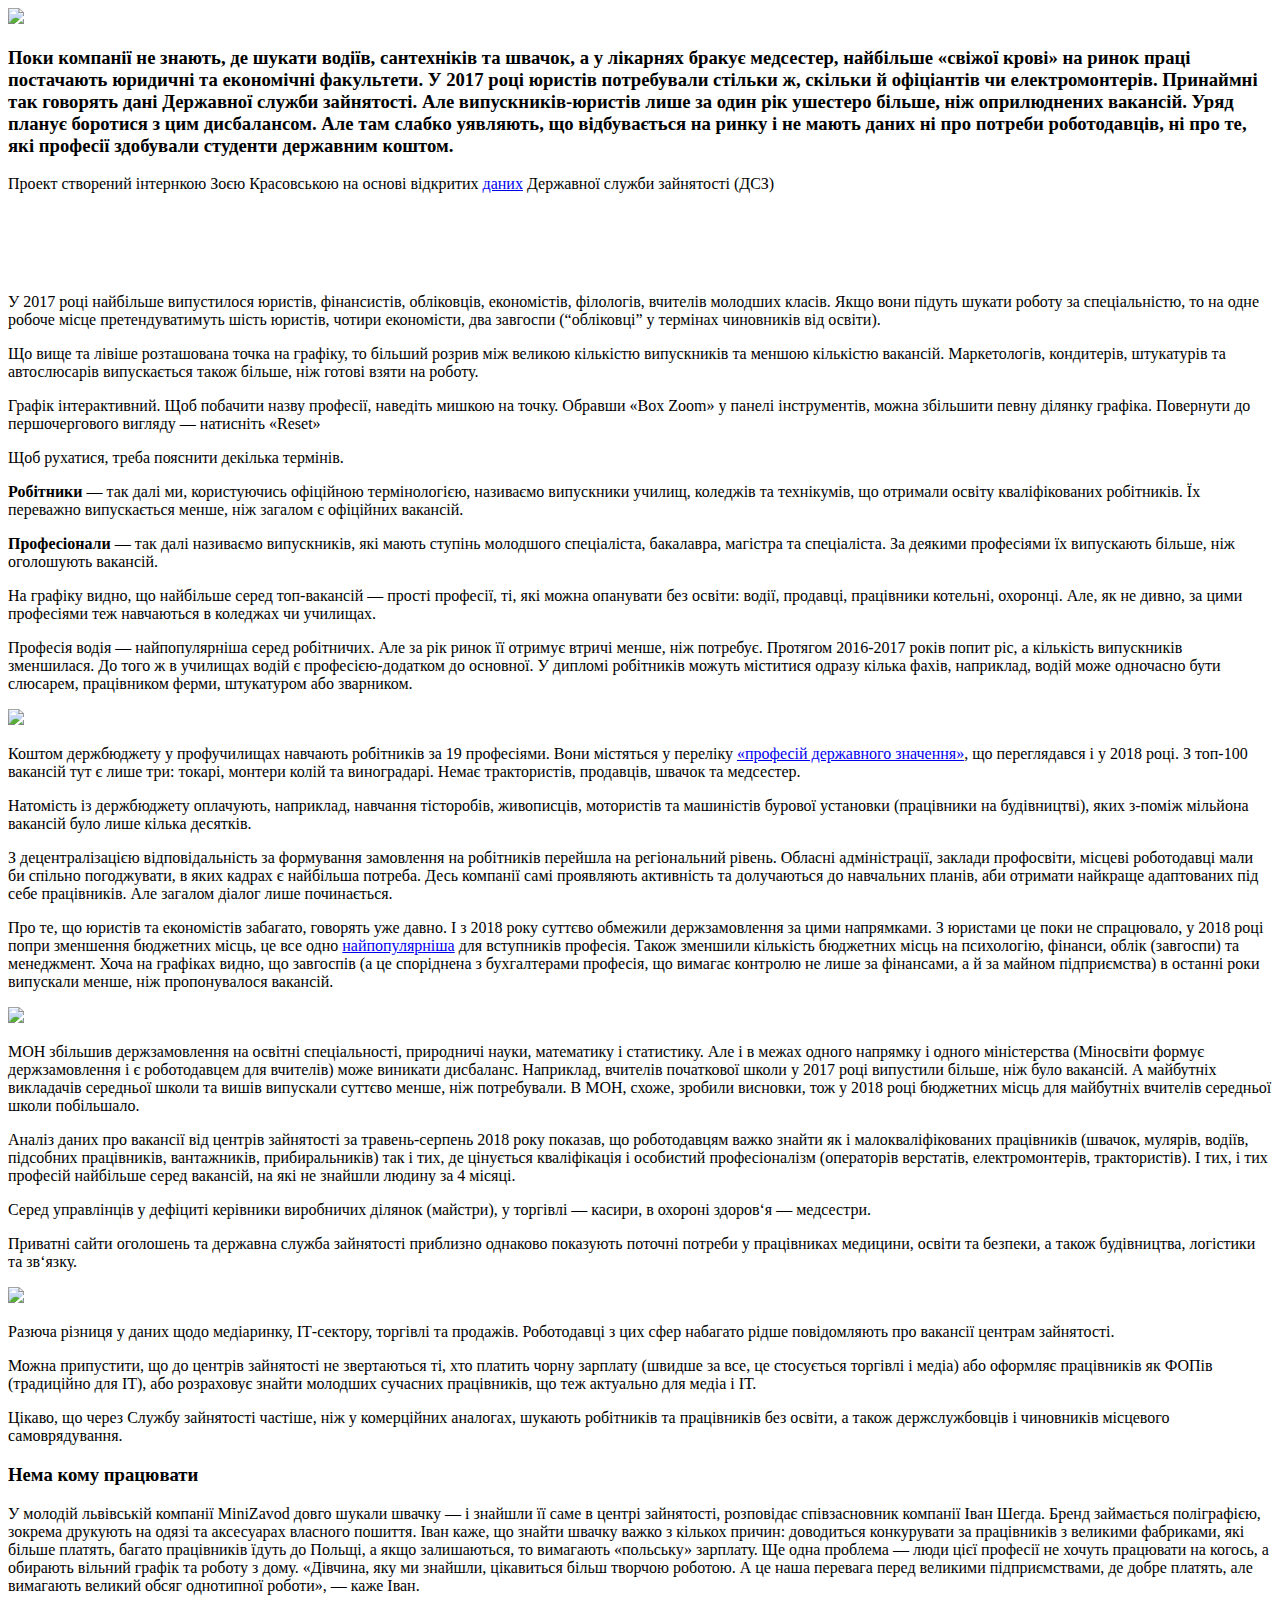
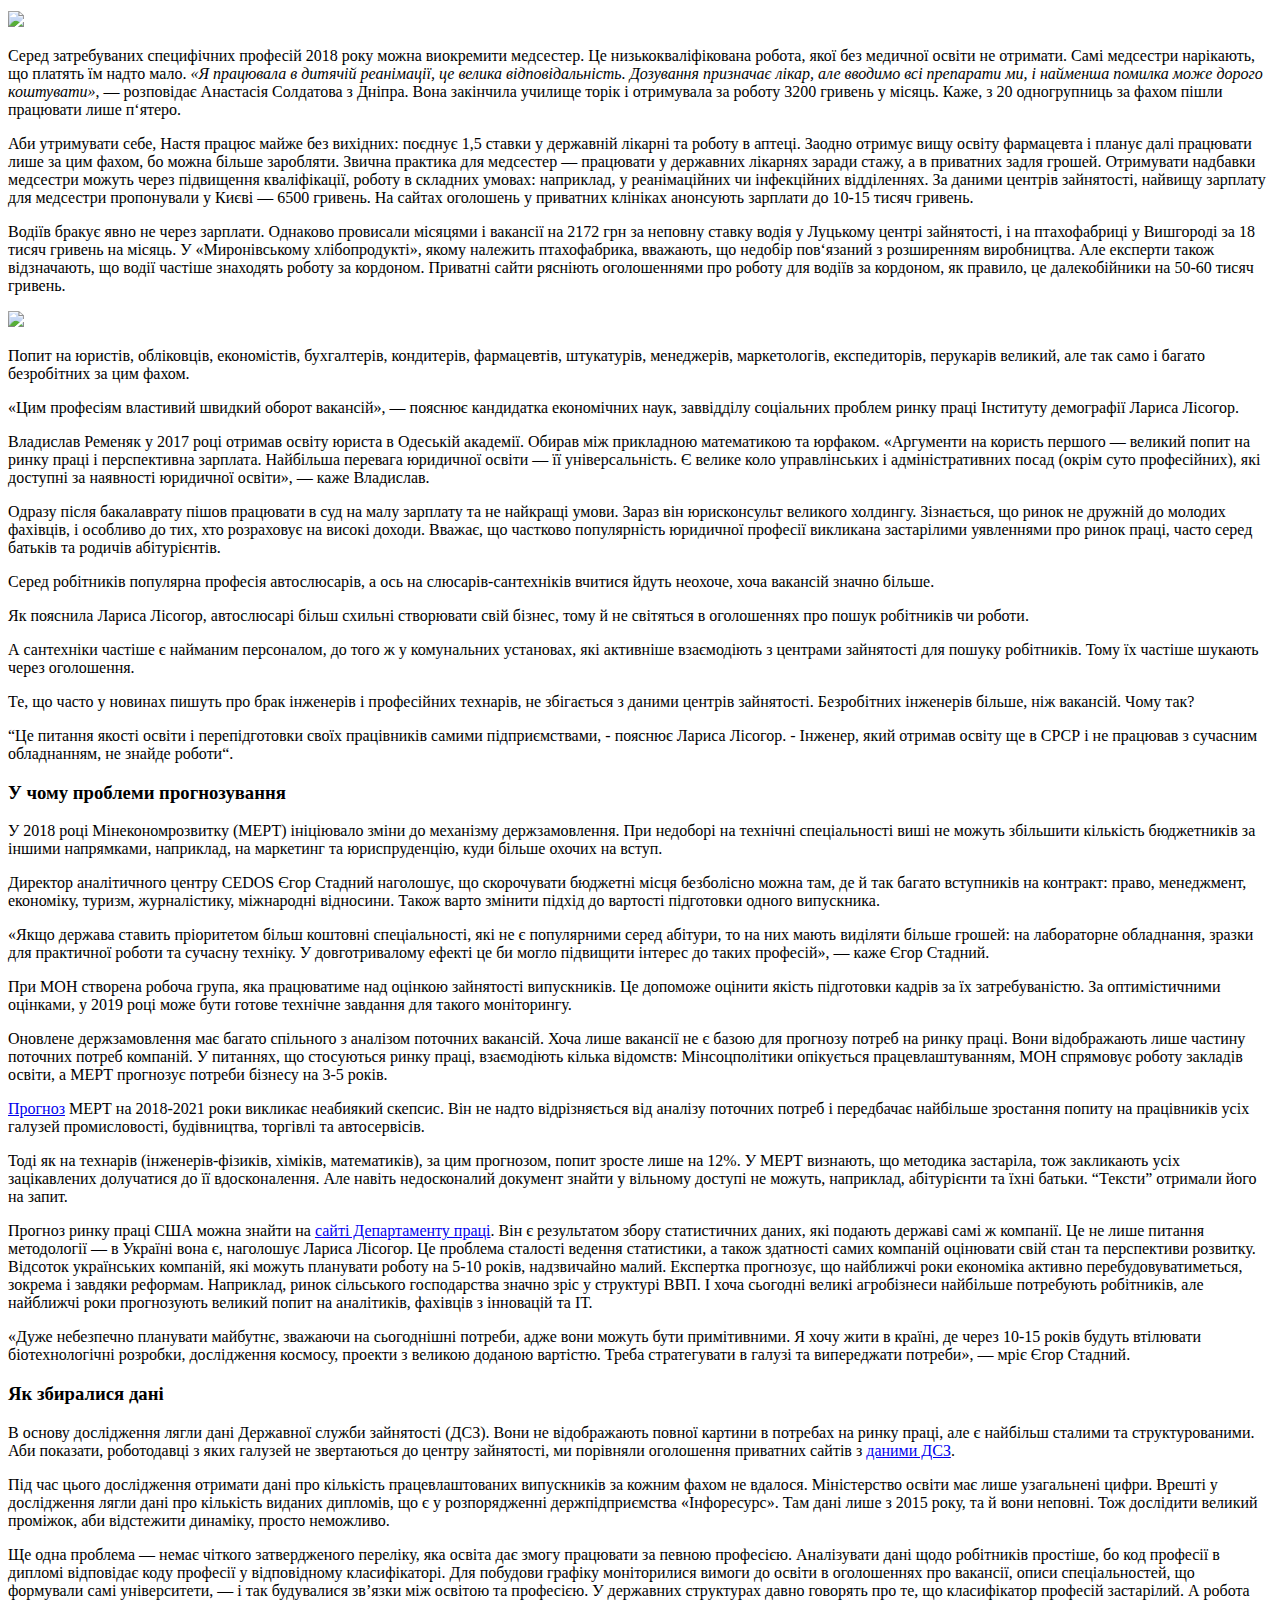
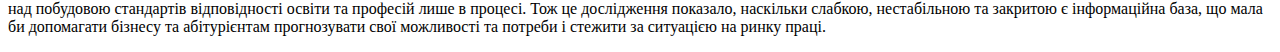
==== upd_labor_1024.htm @ 1f0caf52 "first commit" ====
<!DOCTYPE html>
<html lang="en">
    <head>
        <meta charset="utf-8">
        <title>Total top-vacancies</title>


<link rel="stylesheet" href="css/styles.css" type="text/css" />
<!--<link rel="stylesheet" href="https://cdn.pydata.org/bokeh/release/bokeh-0.12.5.min.css" type="text/css" />-->
<!--<link rel="stylesheet" href="https://cdn.pydata.org/bokeh/release/bokeh-widgets-0.12.5.min.css" type="text/css" />-->
        <!---->
<!--<script type="text/javascript" src="https://cdn.pydata.org/bokeh/release/bokeh-0.12.5.min.js"></script>-->
<!--<script type="text/javascript" src="https://cdn.pydata.org/bokeh/release/bokeh-widgets-0.12.5.min.js"></script>-->
<!--<script type="text/javascript">-->
    <!--Bokeh.set_log_level("info");-->
<!--</script>-->
        <style>

        </style>
    </head>
    <body>

    <img id="cover" src="img/cover.jpg">
    <div class="text-content">

    <h3>Поки компанії не знають, де шукати водіїв, сантехніків та швачок, а у лікарнях бракує медсестер, найбільше «свіжої крові» на ринок праці постачають юридичні та економічні факультети. У 2017 році юристів потребували стільки ж, скільки й офіціантів чи електромонтерів. Принаймні так говорять дані Державної служби зайнятості. Але випускників-юристів лише за один рік ушестеро більше, ніж оприлюднених вакансій. Уряд планує боротися з цим дисбалансом. Але там слабко уявляють, що відбувається на ринку і не мають даних ні про потреби роботодавців, ні про те, які професії здобували студенти державним коштом.</h3>

    <p style="margin-bottom:100px">Проект створений інтернкою Зоєю Красовською на основі відкритих <a href=“http://old.data.gov.ua/users/875“> даних</a> Державної служби зайнятості (ДСЗ)</p>

    <p>У 2017 році найбільше випустилося юристів, фінансистів, обліковців, економістів, філологів, вчителів молодших класів. Якщо вони підуть шукати роботу за спеціальністю, то на одне робоче місце претендуватимуть шість юристів, чотири економісти, два завгоспи (“обліковці” у термінах чиновників від освіти).</p>
    <p>Що вище та лівіше розташована точка на графіку, то більший розрив між великою кількістю випускників та меншою кількістю вакансій. Маркетологів, кондитерів, штукатурів та автослюсарів випускається також більше, ніж готові взяти на роботу.</p>

</div>
    <div class="bk-root">
            <div class="bk-plotdiv" id="2726f00e-922e-4971-b5a1-519e512e0a7d"></div>
        </div>
        
        <!--<script type="text/javascript">-->
            <!--(function() {-->
          <!--var fn = function() {-->
            <!--Bokeh.safely(function() {-->
              <!--var docs_json = {"6c4c0223-845e-4ca0-8950-ccfc5cbcd310":{"roots":{"references":[{"attributes":{"level":"glyph","plot":{"id":"29488960-ef9e-476f-8a47-142a9950f735","subtype":"Figure","type":"Plot"},"render_mode":"css","source":{"id":"c18c7472-2927-477e-8268-bcbbb18a3de6","type":"ColumnDataSource"},"text":{"field":"names"},"text_font_size":{"value":"12px"},"text_font_style":"bold","x":{"field":"weight"},"x_offset":{"value":4},"y":{"field":"height"},"y_offset":{"value":4}},"id":"c0e42bf9-5619-4910-a548-97eaaab97253","type":"LabelSet"},{"attributes":{"plot":null,"size":0},"id":"8c642187-f7eb-4a51-9ed6-7772ee059c5e","type":"VeeHead"},{"attributes":{"fill_alpha":{"value":0.1},"fill_color":{"value":"#1f77b4"},"line_alpha":{"value":0.1},"line_color":{"value":"#1f77b4"},"size":{"units":"screen","value":15},"x":{"field":"un"},"y":{"field":"edu"}},"id":"76b83f5e-70b1-4e63-aea0-77e2d57d20a3","type":"Circle"},{"attributes":{},"id":"b2695dfa-3203-428e-b0de-f496c1f341db","type":"BasicTickFormatter"},{"attributes":{"plot":null,"size":0},"id":"e19b3015-3a60-4718-9a92-1ea7de100b2c","type":"VeeHead"},{"attributes":{},"id":"ef11a79d-1983-44eb-9df3-751aead4a847","type":"BasicTickFormatter"},{"attributes":{"callback":null},"id":"008b22ce-2aa2-46bf-8397-db8670f99eaa","type":"DataRange1d"},{"attributes":{"end":{"id":"8c642187-f7eb-4a51-9ed6-7772ee059c5e","type":"VeeHead"},"line_color":{"value":"teal"},"line_width":{"value":0.5},"plot":{"id":"29488960-ef9e-476f-8a47-142a9950f735","subtype":"Figure","type":"Plot"},"source":null,"start":null,"x_end":{"value":9400},"x_start":{"value":8000},"y_end":{"value":31250},"y_start":{"value":26500}},"id":"98e42a21-14c4-4e6c-bc13-f4638d8def6d","type":"Arrow"},{"attributes":{"text":"<h2 style='text-align:center; color: #647070;'>\u0422\u041e\u041f-100 \u0412\u0410\u041a\u0410\u041d\u0421\u0406\u0419 2017 \u0420\u041e\u041a\u0423</h2><style>.bk-root .bk-widget-box{width: 100% !important;}</style>"},"id":"2e753b67-0e34-4e27-8c6a-a725bc8313c0","type":"Div"},{"attributes":{"level":"glyph","plot":{"id":"29488960-ef9e-476f-8a47-142a9950f735","subtype":"Figure","type":"Plot"},"render_mode":"css","source":{"id":"037a68c8-dced-473c-b786-50ed03a5d5ff","type":"ColumnDataSource"},"text":{"field":"names"},"text_color":{"value":"Teal"},"text_font_size":{"value":"10px"},"text_font_style":"italic","x":{"field":"weight"},"x_offset":{"value":4},"y":{"field":"height"},"y_offset":{"value":1}},"id":"2dda1236-091e-4717-934e-e255f1072152","type":"LabelSet"},{"attributes":{"level":"glyph","plot":{"id":"03e8db8b-92e6-4dcf-b195-ecf3cff632b2","subtype":"Figure","type":"Plot"},"render_mode":"css","source":{"id":"eda3c1c1-4d5e-4cd4-a959-02f125ace086","type":"ColumnDataSource"},"text":{"field":"names"},"text_font_size":{"value":"12px"},"text_font_style":"bold","x":{"field":"weight"},"x_offset":{"value":4},"y":{"field":"height"},"y_offset":{"value":4}},"id":"106a9637-aed9-40a6-b19f-a841e00eed54","type":"LabelSet"},{"attributes":{"callback":null},"id":"7a2ded0c-b92d-4a6f-993e-7a7880cac50b","type":"DataRange1d"},{"attributes":{"end":{"id":"e19b3015-3a60-4718-9a92-1ea7de100b2c","type":"VeeHead"},"line_color":{"value":"teal"},"line_width":{"value":0.5},"plot":{"id":"29488960-ef9e-476f-8a47-142a9950f735","subtype":"Figure","type":"Plot"},"source":null,"start":null,"x_end":{"value":9400},"x_start":{"value":8000},"y_end":{"value":31250},"y_start":{"value":36000}},"id":"8ca6b9c6-93e7-4df3-8eb5-349bc3827da0","type":"Arrow"},{"attributes":{"children":[{"id":"2b441ada-7e83-4138-accc-5a27b58659b3","type":"WidgetBox"},{"id":"71090c21-b3cb-4cd3-a817-c61344ec7739","type":"Column"}]},"id":"3612bd6f-c3c7-4f47-bddc-2b79322f056f","type":"Column"},{"attributes":{},"id":"a7ad7b0f-2202-4194-95e8-77084bd18432","type":"ToolEvents"},{"attributes":{"plot":{"id":"03e8db8b-92e6-4dcf-b195-ecf3cff632b2","subtype":"Figure","type":"Plot"},"text":"\u0414\u0430\u043d\u0456: \u0414\u0421\u0417, \u0414\u041f \"\u0406\u043d\u0444\u043e\u0440\u0435\u0441\u0443\u0440\u0441\"","text_color":{"value":"Grey"},"text_font_size":{"value":"14px"}},"id":"d00dc23d-a32a-46a1-b678-2e51fd911a75","type":"Title"},{"attributes":{"active_drag":"auto","active_scroll":"auto","active_tap":"auto","tools":[{"id":"37b671c8-a563-4b5c-a015-af0f8eefdd2b","type":"PanTool"},{"id":"c9595065-0dda-4595-9260-dfc5f582a948","type":"BoxZoomTool"},{"id":"4e1c7fec-93a5-4c57-902f-068e4584a127","type":"ResetTool"},{"id":"19f1c75c-e376-456a-a4b3-ce545d29343b","type":"HoverTool"}]},"id":"2dfb195a-69df-4886-9bf7-0bd726757865","type":"Toolbar"},{"attributes":{"children":[{"id":"0fc03b93-d3a1-496c-a2a5-336677d530f6","subtype":"Figure","type":"Plot"},{"id":"03e8db8b-92e6-4dcf-b195-ecf3cff632b2","subtype":"Figure","type":"Plot"}]},"id":"71090c21-b3cb-4cd3-a817-c61344ec7739","type":"Column"},{"attributes":{"axis_label":"\u0411\u0435\u0437\u0440\u043e\u0431\u0456\u0442\u043d\u0456, \u0442\u0438\u0441. \u043e\u0441\u0456\u0431","axis_line_color":{"value":null},"formatter":{"id":"ea13232e-8b06-400a-8504-a597d277751c","type":"BasicTickFormatter"},"plot":{"id":"4e64255e-b464-4896-a9ca-ce7a56c8e06e","subtype":"Figure","type":"Plot"},"ticker":{"id":"a92f021a-3947-4654-a8c0-e2152b0d37b2","type":"BasicTicker"}},"id":"ffa7737a-e442-4cd2-b44e-effb5a29603c","type":"LinearAxis"},{"attributes":{"plot":{"id":"abd68494-0d51-45b8-9977-e89aecdc150e","subtype":"Figure","type":"Plot"},"ticker":{"id":"66ac3759-a1f4-4b0a-9e67-dd4efeba08f8","type":"BasicTicker"}},"id":"712e27f6-047f-4690-821d-be165769fb74","type":"Grid"},{"attributes":{"callback":null,"column_names":["code","prof","un","vac","year","edu","level","index"],"data":{"code":{"__ndarray__":"AAAAAAA/vEAAAAAAAH6wQGZmZmZmpqBAAAAAAAADtEAAAAAAANO7QAAAAAAASrxAAAAAAAD/[base64]/QAAAAACARsBAAAAAAADiv0AAAAAAAD6pQAAAAAAANJNAAAAAAABWqEAAAAAAAAy0QAAAAAAA2btAAAAAAADSu0AAAAAAAFyTQAAAAAAAXrBAAAAAAADft0AAAAAAANu/QAAAAAAAELBAAAAAAAB/[base64]","dtype":"float64","shape":[66]},"edu":{"__ndarray__":"AAAAAIBFwUAAAAAAAJyhQAAAAAAAoGhAAAAAAABOpUAAAAAAAAAyQAAAAAAAADpAAAAAAABAgUAAAAAAAAA2QAAAAAAA/[base64]/QAAAAAAAGIFAAAAAAAC1uEAAAAAAALbhQAAAAAAAqtBA","dtype":"float64","shape":[66]},"index":[0,1,2,3,4,5,6,7,8,9,10,11,12,13,14,15,16,17,18,19,20,21,22,23,24,25,26,27,28,29,30,31,32,33,34,35,36,37,38,39,40,41,42,43,44,45,46,47,48,49,50,51,52,53,54,55,56,57,58,59,60,61,62,63,64,65],"level":["\u043f\u0440\u043e\u0444\u043e\u0441\u0432\u0456\u0442\u0430","\u043f\u0440\u043e\u0444\u043e\u0441\u0432\u0456\u0442\u0430","\u0432\u0438\u0449\u0430 \u043e\u0441\u0432\u0456\u0442\u0430","\u043f\u0440\u043e\u0444\u043e\u0441\u0432\u0456\u0442\u0430","\u043f\u0440\u043e\u0444\u043e\u0441\u0432\u0456\u0442\u0430","\u043f\u0440\u043e\u0444\u043e\u0441\u0432\u0456\u0442\u0430","\u043f\u0440\u043e\u0444\u043e\u0441\u0432\u0456\u0442\u0430","\u043f\u0440\u043e\u0444\u043e\u0441\u0432\u0456\u0442\u0430","\u0432\u0438\u0449\u0430 \u043e\u0441\u0432\u0456\u0442\u0430","\u043f\u0440\u043e\u0444\u043e\u0441\u0432\u0456\u0442\u0430","\u0432\u0438\u0449\u0430 \u043e\u0441\u0432\u0456\u0442\u0430","\u043f\u0440\u043e\u0444\u043e\u0441\u0432\u0456\u0442\u0430","\u0432\u0438\u0449\u0430 \u043e\u0441\u0432\u0456\u0442\u0430","\u043f\u0440\u043e\u0444\u043e\u0441\u0432\u0456\u0442\u0430","\u043f\u0440\u043e\u0444\u043e\u0441\u0432\u0456\u0442\u0430","\u043f\u0440\u043e\u0444\u043e\u0441\u0432\u0456\u0442\u0430","\u043f\u0440\u043e\u0444\u043e\u0441\u0432\u0456\u0442\u0430","\u043f\u0440\u043e\u0444\u043e\u0441\u0432\u0456\u0442\u0430","\u043f\u0440\u043e\u0444\u043e\u0441\u0432\u0456\u0442\u0430","\u043f\u0440\u043e\u0444\u043e\u0441\u0432\u0456\u0442\u0430","\u043f\u0440\u043e\u0444\u043e\u0441\u0432\u0456\u0442\u0430","\u043f\u0440\u043e\u0444\u043e\u0441\u0432\u0456\u0442\u0430","\u043f\u0440\u043e\u0444\u043e\u0441\u0432\u0456\u0442\u0430","\u043f\u0440\u043e\u0444\u043e\u0441\u0432\u0456\u0442\u0430","\u0432\u0438\u0449\u0430 \u043e\u0441\u0432\u0456\u0442\u0430","\u043f\u0440\u043e\u0444\u043e\u0441\u0432\u0456\u0442\u0430","\u043f\u0440\u043e\u0444\u043e\u0441\u0432\u0456\u0442\u0430","\u043f\u0440\u043e\u0444\u043e\u0441\u0432\u0456\u0442\u0430","\u043f\u0440\u043e\u0444\u043e\u0441\u0432\u0456\u0442\u0430","\u0432\u0438\u0449\u0430 \u043e\u0441\u0432\u0456\u0442\u0430","\u043f\u0440\u043e\u0444\u043e\u0441\u0432\u0456\u0442\u0430","\u043f\u0440\u043e\u0444\u043e\u0441\u0432\u0456\u0442\u0430","\u043f\u0440\u043e\u0444\u043e\u0441\u0432\u0456\u0442\u0430","\u043f\u0440\u043e\u0444\u043e\u0441\u0432\u0456\u0442\u0430","\u0432\u0438\u0449\u0430 \u043e\u0441\u0432\u0456\u0442\u0430","\u043f\u0440\u043e\u0444\u043e\u0441\u0432\u0456\u0442\u0430","\u043f\u0440\u043e\u0444\u043e\u0441\u0432\u0456\u0442\u0430","\u043f\u0440\u043e\u0444\u043e\u0441\u0432\u0456\u0442\u0430","\u043f\u0440\u043e\u0444\u043e\u0441\u0432\u0456\u0442\u0430","\u043f\u0440\u043e\u0444\u043e\u0441\u0432\u0456\u0442\u0430","\u043f\u0440\u043e\u0444\u043e\u0441\u0432\u0456\u0442\u0430","\u043f\u0440\u043e\u0444\u043e\u0441\u0432\u0456\u0442\u0430","\u043f\u0440\u043e\u0444\u043e\u0441\u0432\u0456\u0442\u0430","\u043f\u0440\u043e\u0444\u043e\u0441\u0432\u0456\u0442\u0430","\u043f\u0440\u043e\u0444\u043e\u0441\u0432\u0456\u0442\u0430","\u043f\u0440\u043e\u0444\u043e\u0441\u0432\u0456\u0442\u0430","\u043f\u0440\u043e\u0444\u043e\u0441\u0432\u0456\u0442\u0430","\u043f\u0440\u043e\u0444\u043e\u0441\u0432\u0456\u0442\u0430","\u043f\u0440\u043e\u0444\u043e\u0441\u0432\u0456\u0442\u0430","\u043f\u0440\u043e\u0444\u043e\u0441\u0432\u0456\u0442\u0430","\u043f\u0440\u043e\u0444\u043e\u0441\u0432\u0456\u0442\u0430","\u043f\u0440\u043e\u0444\u043e\u0441\u0432\u0456\u0442\u0430","\u043f\u0440\u043e\u0444\u043e\u0441\u0432\u0456\u0442\u0430","\u043f\u0440\u043e\u0444\u043e\u0441\u0432\u0456\u0442\u0430","\u043f\u0440\u043e\u0444\u043e\u0441\u0432\u0456\u0442\u0430","\u043f\u0440\u043e\u0444\u043e\u0441\u0432\u0456\u0442\u0430","\u043f\u0440\u043e\u0444\u043e\u0441\u0432\u0456\u0442\u0430","\u0432\u0438\u0449\u0430 \u043e\u0441\u0432\u0456\u0442\u0430","\u043f\u0440\u043e\u0444\u043e\u0441\u0432\u0456\u0442\u0430","\u043f\u0440\u043e\u0444\u043e\u0441\u0432\u0456\u0442\u0430","\u043f\u0440\u043e\u0444\u043e\u0441\u0432\u0456\u0442\u0430","\u0432\u0438\u0449\u0430 \u043e\u0441\u0432\u0456\u0442\u0430","\u043f\u0440\u043e\u0444\u043e\u0441\u0432\u0456\u0442\u0430","\u043f\u0440\u043e\u0444\u043e\u0441\u0432\u0456\u0442\u0430","\u0432\u0438\u0449\u0430 \u043e\u0441\u0432\u0456\u0442\u0430","\u0432\u0438\u0449\u0430 \u043e\u0441\u0432\u0456\u0442\u0430"],"prof":["\u0430\u0432\u0442\u043e\u0441\u043b\u044e\u0441\u0430\u0440","\u0430\u0434\u043c\u0456\u043d\u0456\u0441\u0442\u0440\u0430\u0442\u043e\u0440","\u0430\u0434\u043c\u0456\u043d\u0456\u0441\u0442\u0440\u0430\u0442\u043e\u0440 \u0441\u0438\u0441\u0442\u0435\u043c\u0438","\u0431\u0430\u0440\u043c\u0435\u043d","\u0431\u0435\u0442\u043e\u043d\u044f\u0440","\u0432'\u044f\u0437\u0430\u043b\u044c\u043d\u0438\u043a \u0441\u0445\u0435\u043c\u043d\u0438\u0445 \u0434\u0436\u0433\u0443\u0442\u0456\u0432","\u0432\u0435\u0440\u0441\u0442\u0430\u0442\u043d\u0438\u043a \u0443 \u0434\u0435\u0440\u0435\u0432\u043e\u043e\u0431\u0440\u043e\u0431\u0446\u0456","\u0432\u0438\u043d\u043e\u0433\u0440\u0430\u0434\u0430\u0440","\u0432\u0438\u0445\u043e\u0432\u0430\u0442\u0435\u043b\u044c \u0443 \u0434\u0438\u0442\u0441\u0430\u0434\u043a\u0443","\u0432\u043e\u0434\u0456\u0439","\u0432\u0447\u0438\u0442\u0435\u043b\u044c \u043f\u043e\u0447\u0430\u0442\u043a\u043e\u0432\u043e\u0457 \u0448\u043a\u043e\u043b\u0438","\u0434\u0456\u043b\u043e\u0432\u043e\u0434","\u0435\u043a\u043e\u043d\u043e\u043c\u0456\u0441\u0442","\u0435\u043a\u0441\u043f\u0435\u0434\u0438\u0442\u043e\u0440","\u0435\u043b\u0435\u043a\u0442\u0440\u0438\u043a \u0434\u0456\u043b\u044c\u043d\u0438\u0446\u0456","\u0435\u043b\u0435\u043a\u0442\u0440\u043e\u0433\u0430\u0437\u043e\u0437\u0432\u0430\u0440\u043d\u0438\u043a","\u0435\u043b\u0435\u043a\u0442\u0440\u043e\u043c\u043e\u043d\u0442\u0435\u0440","\u043a\u0430\u0441\u0438\u0440","\u043a\u0430\u0441\u0438\u0440 \u043c\u0430\u0433\u0430\u0437\u0438\u043d\u0443","\u043a\u043e\u043d\u0434\u0438\u0442\u0435\u0440","\u043a\u043e\u043d\u0442\u0440\u043e\u043b\u0435\u0440-\u043a\u0430\u0441\u0438\u0440","\u043a\u0443\u0445\u0430\u0440","\u043b\u0456\u0441\u043e\u0440\u0443\u0431","\u043c\u0430\u043b\u044f\u0440","\u043c\u0430\u0440\u043a\u0435\u0442\u043e\u043b\u043e\u0433","\u043c\u0430\u0448\u0438\u043d\u0456\u0441\u0442 \u0435\u043a\u0441\u043a\u0430\u0432\u0430\u0442\u043e\u0440\u0430","\u043c\u0430\u0448\u0438\u043d\u0456\u0441\u0442 \u043a\u0440\u0430\u043d\u0430","\u043c\u0430\u0448\u0438\u043d\u0456\u0441\u0442-\u043a\u043e\u0447\u0435\u0433\u0430\u0440 \u043a\u043e\u0442\u0435\u043b\u044c\u043d\u043e\u0457","\u043c\u0435\u0434\u0441\u0435\u0441\u0442\u0440\u0430","\u043c\u0435\u043d\u0435\u0434\u0436\u0435\u0440","\u043c\u0435\u0445\u0430\u043d\u0456\u043a","\u043c\u043e\u043b\u043e\u0434\u0448\u0430 \u043c\u0435\u0434\u0441\u0435\u0441\u0442\u0440\u0430","\u043c\u043e\u043d\u0442\u0435\u0440 \u043a\u043e\u043b\u0456\u0457","\u043c\u0443\u043b\u044f\u0440","\u043e\u0431\u043b\u0456\u043a\u043e\u0432\u0435\u0446\u044c","\u043e\u0431\u043b\u0456\u043a\u043e\u0432\u0435\u0446\u044c","\u043e\u0432\u043e\u0447\u0456\u0432\u043d\u0438\u043a","\u043e\u043f\u0435\u0440\u0430\u0442\u043e\u0440 \u0410\u0417\u0421","\u043e\u043f\u0435\u0440\u0430\u0442\u043e\u0440 \u043a\u043e\u043c\u043f'\u044e\u0442\u0435\u0440\u043d\u043e\u0433\u043e \u043d\u0430\u0431\u043e\u0440\u0443","\u043e\u043f\u0435\u0440\u0430\u0442\u043e\u0440 \u043f\u043e\u0448\u0442\u043e\u0432\u043e\u0433\u043e \u0437\u0432'\u044f\u0437\u043a\u0443","\u043e\u0444\u0456\u0446\u0456\u0430\u043d\u0442","\u043e\u0445\u043e\u0440\u043e\u043d\u043d\u0438\u043a","\u043f\u0435\u043a\u0430\u0440","\u043f\u0435\u0440\u0443\u043a\u0430\u0440","\u043f\u043e\u043a\u043e\u0457\u0432\u043a\u0430","\u043f\u043e\u043c\u0456\u0447\u043d\u0438\u043a \u0432\u0438\u0445\u043e\u0432\u0430\u0442\u0435\u043b\u044f","\u043f\u043e\u0448\u0442\u0430\u0440","\u043f\u0440\u0430\u0446\u0456\u0432\u043d\u0438\u043a\u0438 \u0442\u0432\u0430\u0440\u0438\u043d\u043d\u0438\u0446\u0442\u0432\u0430","\u043f\u0440\u043e\u0434\u0430\u0432\u0435\u0446\u044c","\u0440\u043e\u0431\u0456\u0442\u043d\u0438\u043a \u0441\u0456\u043b\u044c\u0433\u043e\u0441\u043f\u0432\u0438\u0440\u043e\u0431\u043d\u0438\u0446\u0442\u0432\u0430","\u0440\u043e\u0431\u0456\u0442\u043d\u0438\u043a \u0444\u0435\u0440\u043c\u0438","\u0440\u043e\u0431\u0456\u0442\u043d\u0438\u043a\u0438 \u043b\u0456\u0441\u043e\u0432\u0456","\u0440\u043e\u0431\u0456\u0442\u043d\u0438\u043a\u0438 \u043d\u0430 \u0431\u0443\u0434\u0456\u0432\u043d\u0438\u0446\u0442\u0432\u0456","\u0441\u0435\u043a\u0440\u0435\u0442\u0430\u0440","\u0441\u043b\u044e\u0441\u0430\u0440-\u0441\u0430\u043d\u0442\u0435\u0445\u043d\u0456\u043a","\u0441\u043b\u044e\u0441\u0430\u0440\u0456","\u0441\u043e\u0446\u0456\u0430\u043b\u044c\u043d\u0438\u0439 \u0440\u043e\u0431\u0456\u0442\u043d\u0438\u043a","\u0441\u043f\u0435\u0446\u0456\u0430\u043b\u0456\u0441\u0442 \u0434\u0435\u0440\u0436\u0441\u043b\u0443\u0436\u0431\u0438","\u0441\u0442\u043e\u043b\u044f\u0440","\u0442\u043e\u043a\u0430\u0440","\u0442\u0440\u0430\u043a\u0442\u043e\u0440\u0438\u0441\u0442","\u0444\u0430\u0440\u043c\u0430\u0446\u0435\u0432\u0442","\u0448\u0432\u0430\u0447\u043a\u0430","\u0448\u0442\u0443\u043a\u0430\u0442\u0443\u0440","\u044e\u0440\u0438\u0441\u0442","\u0456\u043d\u0436\u0435\u043d\u0435\u0440"],"un":[3267,6342,593,3893,1888,383,1747,3938,9590,50717,940,2518,10034,1965,1223,7993,3367,2510,5346,2006,2745,20881,1542,2739,1119,1044,3105,11037,8861,27907,1959,8214,1022,2276,33005,3868,2163,5129,5175,2094,3870,25057,3468,3966,1966,4007,6483,13300,75937,14857,7258,9130,5703,2995,2292,6194,3032,11117,2100,2269,60343,1672,5741,2033,8581,20269],"vac":[3636,6563,569,4191,2048,2197,3236,1780,14674,55265,693,1855,6208,2141,1894,11658,6998,1398,6734,2069,2870,18370,1657,3229,956,1721,4026,14156,12855,20349,1823,7693,1842,2373,25947,2520,1354,4419,2825,2710,5796,20604,4314,2435,1742,4021,3933,6204,72738,7608,2992,5381,4948,1506,4394,7971,3112,11551,2741,3862,40261,2457,11273,1709,5965,18246],"year":[2017,2017,2017,2017,2017,2017,2017,2017,2017,2017,2017,2017,2017,2017,2017,2017,2017,2017,2017,2017,2017,2017,2017,2017,2017,2017,2017,2017,2017,2017,2017,2017,2017,2017,2017,2017,2017,2017,2017,2017,2017,2017,2017,2017,2017,2017,2017,2017,2017,2017,2017,2017,2017,2017,2017,2017,2017,2017,2017,2017,2017,2017,2017,2017,2017,2017]}},"id":"93a7d058-b433-481c-99d4-385042c68b1c","type":"ColumnDataSource"},{"attributes":{"desired_num_ticks":8},"id":"a92f021a-3947-4654-a8c0-e2152b0d37b2","type":"BasicTicker"},{"attributes":{"plot":{"id":"4e64255e-b464-4896-a9ca-ce7a56c8e06e","subtype":"Figure","type":"Plot"},"ticker":{"id":"a92f021a-3947-4654-a8c0-e2152b0d37b2","type":"BasicTicker"}},"id":"34cc5718-62a6-4702-821a-49e48fc7383e","type":"Grid"},{"attributes":{"children":[{"id":"169c6c3b-6a9e-4d32-b0ea-728460926b89","type":"Div"}]},"id":"2b441ada-7e83-4138-accc-5a27b58659b3","type":"WidgetBox"},{"attributes":{"axis_label":"\u0412\u0438\u043f\u0443\u0441\u043a\u043d\u0438\u043a\u0438, \u0442\u0438\u0441. \u043e\u0441\u0456\u0431","axis_line_color":{"value":null},"formatter":{"id":"24cf97e4-8baa-4f00-8fa3-fb32b38b5458","type":"BasicTickFormatter"},"plot":{"id":"4e64255e-b464-4896-a9ca-ce7a56c8e06e","subtype":"Figure","type":"Plot"},"ticker":{"id":"95986034-2f92-490f-811d-dafa6cc9c61a","type":"BasicTicker"}},"id":"ad496b81-1d5f-4437-a1a6-6a72aa4f49b6","type":"LinearAxis"},{"attributes":{"desired_num_ticks":3},"id":"95986034-2f92-490f-811d-dafa6cc9c61a","type":"BasicTicker"},{"attributes":{"dimension":1,"grid_line_color":{"value":null},"plot":{"id":"4e64255e-b464-4896-a9ca-ce7a56c8e06e","subtype":"Figure","type":"Plot"},"ticker":{"id":"95986034-2f92-490f-811d-dafa6cc9c61a","type":"BasicTicker"}},"id":"83edc29d-6a66-483d-8807-23b5f24ab1de","type":"Grid"},{"attributes":{"data_source":{"id":"93a7d058-b433-481c-99d4-385042c68b1c","type":"ColumnDataSource"},"glyph":{"id":"1563f5f0-62ca-406d-9c9c-282e661cf333","type":"Circle"},"hover_glyph":{"id":"a1227f52-bdec-47fe-b8d5-96092be335ca","type":"Circle"},"muted_glyph":null,"nonselection_glyph":{"id":"76b83f5e-70b1-4e63-aea0-77e2d57d20a3","type":"Circle"},"selection_glyph":null},"id":"925fef10-4984-4f34-83ec-bad333745f43","type":"GlyphRenderer"},{"attributes":{"fill_color":{"value":"Wheat"},"line_color":{"value":"Wheat"},"size":{"units":"screen","value":15},"x":{"field":"un"},"y":{"field":"edu"}},"id":"a1227f52-bdec-47fe-b8d5-96092be335ca","type":"Circle"},{"attributes":{"plot":{"id":"4e64255e-b464-4896-a9ca-ce7a56c8e06e","subtype":"Figure","type":"Plot"}},"id":"37b671c8-a563-4b5c-a015-af0f8eefdd2b","type":"PanTool"},{"attributes":{"callback":null},"id":"1708ffcb-c278-4cf5-86b9-8e11562045ce","type":"DataRange1d"},{"attributes":{"overlay":{"id":"b40d007d-db8c-4f82-80a3-b90b1bce43dd","type":"BoxAnnotation"},"plot":{"id":"4e64255e-b464-4896-a9ca-ce7a56c8e06e","subtype":"Figure","type":"Plot"}},"id":"c9595065-0dda-4595-9260-dfc5f582a948","type":"BoxZoomTool"},{"attributes":{"plot":{"id":"4e64255e-b464-4896-a9ca-ce7a56c8e06e","subtype":"Figure","type":"Plot"}},"id":"4e1c7fec-93a5-4c57-902f-068e4584a127","type":"ResetTool"},{"attributes":{"callback":null,"plot":{"id":"4e64255e-b464-4896-a9ca-ce7a56c8e06e","subtype":"Figure","type":"Plot"},"tooltips":[["\u041f\u0440\u043e\u0444\u0435\u0441\u0456\u044f","@prof"],["\u0411\u0435\u0437\u0440\u043e\u0431\u0456\u0442\u043d\u0438\u0445","@un"],["\u0412\u0438\u043f\u0443\u0441\u043a\u043d\u0438\u043a\u0456\u0432","@edu"]]},"id":"19f1c75c-e376-456a-a4b3-ce545d29343b","type":"HoverTool"},{"attributes":{"bottom_units":"screen","fill_alpha":{"value":0.5},"fill_color":{"value":"lightgrey"},"left_units":"screen","level":"overlay","line_alpha":{"value":1.0},"line_color":{"value":"black"},"line_dash":[4,4],"line_width":{"value":2},"plot":null,"render_mode":"css","right_units":"screen","top_units":"screen"},"id":"b40d007d-db8c-4f82-80a3-b90b1bce43dd","type":"BoxAnnotation"},{"attributes":{"align":"center","plot":null,"text":"\u0412\u0438\u043f\u0443\u0441\u043a\u043d\u0438\u043a\u0438 \u0456 \u0440\u0456\u0432\u0435\u043d\u044c \u0431\u0435\u0437\u0440\u043e\u0431\u0456\u0442\u0442\u044f. \u0420\u043e\u0431\u0456\u0442\u043d\u0438\u043a\u0438, \u043c\u0435\u043d\u0435\u0434\u0436\u0435\u0440\u0438, \u043e\u0431\u043b\u0456\u043a\u043e\u0432\u0446\u0456 \u0442\u0430 \u0456\u043d\u0436\u0435\u043d\u0435\u0440\u0438 \u0447\u0430\u0441\u0442\u0456\u0448\u0435 \u043b\u0438\u0448\u0430\u044e\u0442\u044c\u0441\u044f \u0431\u0435\u0437 \u0440\u043e\u0431\u043e\u0442\u0438","text_color":{"value":"Grey"},"text_font_size":{"value":"15px"}},"id":"a82786c4-48d3-4aca-b0d8-76e1b213273d","type":"Title"},{"attributes":{"fill_color":{"value":"Wheat"},"line_color":{"value":"Wheat"},"size":{"units":"screen","value":15},"x":{"field":"vac"},"y":{"field":"edu"}},"id":"59dd05e5-4169-44dd-b7cf-6a438500ea30","type":"Circle"},{"attributes":{},"id":"ea13232e-8b06-400a-8504-a597d277751c","type":"BasicTickFormatter"},{"attributes":{},"id":"24cf97e4-8baa-4f00-8fa3-fb32b38b5458","type":"BasicTickFormatter"},{"attributes":{"children":[{"id":"16c13047-0624-46dd-88ff-5075f88fb158","type":"WidgetBox"},{"id":"4fa0b773-1fff-4e57-9fc2-e66ead5f7ebc","type":"Column"}]},"id":"7ce18463-0eba-45cf-9493-6c4b9a344e5f","type":"Column"},{"attributes":{"label":{"field":"level"},"renderers":[{"id":"4d8532fe-8074-4ced-9979-056b3277013e","type":"GlyphRenderer"}]},"id":"5b276ec5-1fb9-477f-8bc7-4a58263bdc00","type":"LegendItem"},{"attributes":{"items":[{"id":"5b276ec5-1fb9-477f-8bc7-4a58263bdc00","type":"LegendItem"}],"plot":{"id":"9ea8866a-15be-477e-9677-dae6b9d907bb","subtype":"Figure","type":"Plot"}},"id":"ad949704-2276-4405-898b-b910144c8358","type":"Legend"},{"attributes":{"text":"<h2 style='text-align:center; color: #647070;'>\u0422\u041e\u041f-100 \u0412\u0410\u041a\u0410\u041d\u0421\u0406\u0419 2017 \u0420\u041e\u041a\u0423</h2><style>.bk-root .bk-widget-box{width: 100% !important;}</style>"},"id":"fcd416c4-928c-4086-ba95-b325c0063e6c","type":"Div"},{"attributes":{"level":"glyph","plot":{"id":"4e64255e-b464-4896-a9ca-ce7a56c8e06e","subtype":"Figure","type":"Plot"},"render_mode":"css","source":{"id":"eda3c1c1-4d5e-4cd4-a959-02f125ace086","type":"ColumnDataSource"},"text":{"field":"names"},"text_font_size":{"value":"12px"},"text_font_style":"bold","x":{"field":"weight"},"x_offset":{"value":4},"y":{"field":"height"},"y_offset":{"value":4}},"id":"b172b853-0f52-4067-a041-2c291cfb3bc1","type":"LabelSet"},{"attributes":{"children":[{"id":"d033f6bf-5c14-41d2-8236-8b36aee7c782","type":"Div"}]},"id":"16c13047-0624-46dd-88ff-5075f88fb158","type":"WidgetBox"},{"attributes":{"callback":null},"id":"d6ec74f4-0380-4318-bc99-22eecf562668","type":"DataRange1d"},{"attributes":{"plot":{"id":"12dbc33e-01ee-44c0-9eda-5b8f060d810f","subtype":"Figure","type":"Plot"}},"id":"dab73e52-a6d8-4f17-a7bf-6fd3d1304402","type":"ResetTool"},{"attributes":{"plot":{"id":"4e64255e-b464-4896-a9ca-ce7a56c8e06e","subtype":"Figure","type":"Plot"},"text":"\u0414\u0430\u043d\u0456: \u0414\u0421\u0417, \u0414\u041f \"\u0406\u043d\u0444\u043e\u0440\u0435\u0441\u0443\u0440\u0441\"","text_color":{"value":"Grey"},"text_font_size":{"value":"14px"}},"id":"c1287278-bdb8-4397-851b-28561d77329c","type":"Title"},{"attributes":{"ticks":[569,37684,72738]},"id":"cce0f913-fb35-4111-b894-0d4cd3284de0","type":"FixedTicker"},{"attributes":{"children":[{"id":"29488960-ef9e-476f-8a47-142a9950f735","subtype":"Figure","type":"Plot"},{"id":"4e64255e-b464-4896-a9ca-ce7a56c8e06e","subtype":"Figure","type":"Plot"}]},"id":"4fa0b773-1fff-4e57-9fc2-e66ead5f7ebc","type":"Column"},{"attributes":{"below":[{"id":"d04e0df7-d2bb-433c-bcfa-0fd7bcebc11a","type":"LinearAxis"}],"left":[{"id":"5983cedd-5b9d-4c1c-82cf-9468adaa3e79","type":"LinearAxis"}],"plot_height":650,"plot_width":1024,"renderers":[{"id":"d04e0df7-d2bb-433c-bcfa-0fd7bcebc11a","type":"LinearAxis"},{"id":"e818ec54-1a4e-4796-a8b8-7886233cf040","type":"Grid"},{"id":"5983cedd-5b9d-4c1c-82cf-9468adaa3e79","type":"LinearAxis"},{"id":"b9b3229a-a651-4640-be0b-efd980b2f651","type":"Grid"},{"id":"92ff4623-17b5-48d7-8e53-75805a7c4cfb","type":"BoxAnnotation"},{"id":"8fb0660c-89a6-4160-8b7d-be66a7d2572d","type":"Legend"},{"id":"bcbea94c-7724-4720-84c0-c4c2deb9bef5","type":"GlyphRenderer"},{"id":"08783369-e089-47d8-91c4-7ec0944f0ca9","type":"Arrow"},{"id":"996855d8-33b2-46fe-a5c7-19a3ad1fe3c2","type":"Arrow"},{"id":"26b7796b-5118-4f41-abde-01e68c378181","type":"LabelSet"},{"id":"9e823f50-af0c-47bd-9929-eca749b7e3a1","type":"LabelSet"},{"id":"348fddd3-faeb-4b12-9f9d-335da5c3b7f9","type":"LabelSet"}],"title":{"id":"2a93b88a-57ee-4bee-98dd-a5d2d3f5d988","type":"Title"},"tool_events":{"id":"034dcc9b-9ae6-4cd1-90a3-097d9458a5de","type":"ToolEvents"},"toolbar":{"id":"aeab4cc6-b29d-4363-8d88-11fdb4bfa203","type":"Toolbar"},"x_range":{"id":"de05c050-00d1-4538-b95b-20c227e69499","type":"DataRange1d"},"y_range":{"id":"be1ba640-c2ad-4177-97f5-729aadbefb5b","type":"DataRange1d"}},"id":"a94487ad-9cf4-4d38-98ef-918cdb0361e4","subtype":"Figure","type":"Plot"},{"attributes":{"desired_num_ticks":8},"id":"049e0a43-3534-49fd-8d11-28380b76c5e1","type":"BasicTicker"},{"attributes":{"level":"glyph","plot":{"id":"19c6916a-6e91-4f2a-95dd-0367c36cd516","subtype":"Figure","type":"Plot"},"render_mode":"css","source":{"id":"eda3c1c1-4d5e-4cd4-a959-02f125ace086","type":"ColumnDataSource"},"text":{"field":"names"},"text_font_size":{"value":"12px"},"text_font_style":"bold","x":{"field":"weight"},"x_offset":{"value":4},"y":{"field":"height"},"y_offset":{"value":4}},"id":"a4ba06a5-c038-48a0-95b0-67a2a17b245e","type":"LabelSet"},{"attributes":{"axis_label":"\u0412\u0438\u043f\u0443\u0441\u043a\u043d\u0438\u043a\u0438, \u0442\u0438\u0441. \u043e\u0441\u0456\u0431","axis_line_color":{"value":null},"formatter":{"id":"b8459ebf-3415-4c3a-8d81-01222c620fea","type":"BasicTickFormatter"},"plot":{"id":"956bc563-90b1-41cf-a465-2e075cce9054","subtype":"Figure","type":"Plot"},"ticker":{"id":"2055ba58-8db5-4983-bd49-2dc765617839","type":"FixedTicker"}},"id":"a6a82d66-1707-4aeb-bd67-e606d0b4e306","type":"LinearAxis"},{"attributes":{"data_source":{"id":"93a7d058-b433-481c-99d4-385042c68b1c","type":"ColumnDataSource"},"glyph":{"id":"60652a8a-d54c-4773-bfce-082dc8e38c46","type":"Circle"},"hover_glyph":{"id":"c1069ad4-96f1-4ab9-9971-edd4e666eae2","type":"Circle"},"muted_glyph":null,"nonselection_glyph":{"id":"e3aa930a-d4dd-4722-adf4-8287cbee5853","type":"Circle"},"selection_glyph":null},"id":"bcbea94c-7724-4720-84c0-c4c2deb9bef5","type":"GlyphRenderer"},{"attributes":{},"id":"034dcc9b-9ae6-4cd1-90a3-097d9458a5de","type":"ToolEvents"},{"attributes":{"callback":null},"id":"de05c050-00d1-4538-b95b-20c227e69499","type":"DataRange1d"},{"attributes":{"active_drag":"auto","active_scroll":"auto","active_tap":"auto","tools":[{"id":"5b8b61a8-befb-4c94-bd87-e540303f4dd3","type":"PanTool"},{"id":"0355e75b-3df6-4437-a706-5a4fc11cfbf7","type":"BoxZoomTool"},{"id":"8dbe60cf-269c-40d0-833d-6c5b4e483a5e","type":"ResetTool"},{"id":"c3377485-98d0-41c3-bd78-de3d3abdb82b","type":"HoverTool"}]},"id":"aeab4cc6-b29d-4363-8d88-11fdb4bfa203","type":"Toolbar"},{"attributes":{"desired_num_ticks":8},"id":"42ac0f0d-5608-4ecf-a2e2-4d1d3e2f43d0","type":"BasicTicker"},{"attributes":{"fill_alpha":{"value":0.7},"fill_color":{"field":"level","transform":{"id":"8efb8d62-87fb-40aa-92ad-a6e4a2b16591","type":"CategoricalColorMapper"}},"line_alpha":{"value":0.7},"line_color":{"field":"level","transform":{"id":"8efb8d62-87fb-40aa-92ad-a6e4a2b16591","type":"CategoricalColorMapper"}},"size":{"units":"screen","value":15},"x":{"field":"vac"},"y":{"field":"edu"}},"id":"60652a8a-d54c-4773-bfce-082dc8e38c46","type":"Circle"},{"attributes":{"callback":null},"id":"be1ba640-c2ad-4177-97f5-729aadbefb5b","type":"DataRange1d"},{"attributes":{"plot":{"id":"a94487ad-9cf4-4d38-98ef-918cdb0361e4","subtype":"Figure","type":"Plot"},"ticker":{"id":"42ac0f0d-5608-4ecf-a2e2-4d1d3e2f43d0","type":"BasicTicker"}},"id":"e818ec54-1a4e-4796-a8b8-7886233cf040","type":"Grid"},{"attributes":{"axis_label":"\u0412\u0438\u043f\u0443\u0441\u043a\u043d\u0438\u043a\u0438","axis_line_color":{"value":null},"formatter":{"id":"99e0c21b-358a-4d5a-814e-8e0188195b02","type":"BasicTickFormatter"},"plot":{"id":"a94487ad-9cf4-4d38-98ef-918cdb0361e4","subtype":"Figure","type":"Plot"},"ticker":{"id":"7a04feaf-557f-4915-92ba-f61a9fd79cdf","type":"FixedTicker"}},"id":"5983cedd-5b9d-4c1c-82cf-9468adaa3e79","type":"LinearAxis"},{"attributes":{"desired_num_ticks":4},"id":"903f4849-dc58-43d2-9ca8-5601f92bc15e","type":"BasicTicker"},{"attributes":{"dimension":1,"grid_line_color":{"value":null},"plot":{"id":"a94487ad-9cf4-4d38-98ef-918cdb0361e4","subtype":"Figure","type":"Plot"},"ticker":{"id":"903f4849-dc58-43d2-9ca8-5601f92bc15e","type":"BasicTicker"}},"id":"b9b3229a-a651-4640-be0b-efd980b2f651","type":"Grid"},{"attributes":{"fill_alpha":{"value":0.1},"fill_color":{"value":"#1f77b4"},"line_alpha":{"value":0.1},"line_color":{"value":"#1f77b4"},"size":{"units":"screen","value":15},"x":{"field":"vac"},"y":{"field":"edu"}},"id":"e3aa930a-d4dd-4722-adf4-8287cbee5853","type":"Circle"},{"attributes":{"level":"glyph","plot":{"id":"a94487ad-9cf4-4d38-98ef-918cdb0361e4","subtype":"Figure","type":"Plot"},"render_mode":"css","source":{"id":"92ee3114-85f5-4721-aff5-38d43a86baf0","type":"ColumnDataSource"},"text":{"field":"names"},"text_font_size":{"value":"12px"},"x":{"field":"weight"},"x_offset":{"value":4},"y":{"field":"height"},"y_offset":{"value":4}},"id":"9e823f50-af0c-47bd-9929-eca749b7e3a1","type":"LabelSet"},{"attributes":{"fill_color":{"value":"Wheat"},"line_color":{"value":"Wheat"},"size":{"units":"screen","value":15},"x":{"field":"vac"},"y":{"field":"edu"}},"id":"c1069ad4-96f1-4ab9-9971-edd4e666eae2","type":"Circle"},{"attributes":{"plot":{"id":"a94487ad-9cf4-4d38-98ef-918cdb0361e4","subtype":"Figure","type":"Plot"}},"id":"5b8b61a8-befb-4c94-bd87-e540303f4dd3","type":"PanTool"},{"attributes":{"ticks":[18,18127,36272]},"id":"7a04feaf-557f-4915-92ba-f61a9fd79cdf","type":"FixedTicker"},{"attributes":{"overlay":{"id":"92ff4623-17b5-48d7-8e53-75805a7c4cfb","type":"BoxAnnotation"},"plot":{"id":"a94487ad-9cf4-4d38-98ef-918cdb0361e4","subtype":"Figure","type":"Plot"}},"id":"0355e75b-3df6-4437-a706-5a4fc11cfbf7","type":"BoxZoomTool"},{"attributes":{"plot":{"id":"a94487ad-9cf4-4d38-98ef-918cdb0361e4","subtype":"Figure","type":"Plot"}},"id":"8dbe60cf-269c-40d0-833d-6c5b4e483a5e","type":"ResetTool"},{"attributes":{"callback":null,"plot":{"id":"a94487ad-9cf4-4d38-98ef-918cdb0361e4","subtype":"Figure","type":"Plot"},"tooltips":[["\u041f\u0440\u043e\u0444\u0435\u0441\u0456\u044f","@prof"],["\u0412\u0430\u043a\u0430\u043d\u0441\u0456\u0439","@vac"],["\u0412\u0438\u043f\u0443\u0441\u043a\u043d\u0438\u043a\u0456\u0432","@edu"]]},"id":"c3377485-98d0-41c3-bd78-de3d3abdb82b","type":"HoverTool"},{"attributes":{"bottom_units":"screen","fill_alpha":{"value":0.5},"fill_color":{"value":"lightgrey"},"left_units":"screen","level":"overlay","line_alpha":{"value":1.0},"line_color":{"value":"black"},"line_dash":[4,4],"line_width":{"value":2},"plot":null,"render_mode":"css","right_units":"screen","top_units":"screen"},"id":"92ff4623-17b5-48d7-8e53-75805a7c4cfb","type":"BoxAnnotation"},{"attributes":{"align":"center","plot":null,"text":"\u0412\u0438\u043f\u0443\u0441\u043a\u043d\u0438\u043a\u0438 \u0456 \u0432\u0456\u043b\u044c\u043d\u0456 \u0432\u0430\u043a\u0430\u043d\u0441\u0456\u0457. \u041d\u0430\u0439\u0431\u0456\u043b\u044c\u0448 \u0437\u0430\u0442\u0440\u0435\u0431\u0443\u0432\u0430\u043d\u0456 \u043f\u0440\u043e\u0444\u0435\u0441\u0456\u0457 \u043d\u0435 \u0437\u0430\u0432\u0436\u0434\u0438 \u0432\u0438\u043c\u0430\u0433\u0430\u044e\u0442\u044c \u0441\u043f\u0435\u0446\u0456\u0430\u043b\u044c\u043d\u043e\u0457 \u043e\u0441\u0432\u0456\u0442\u0438","text_color":{"value":"Grey"},"text_font_size":{"value":"15px"}},"id":"2a93b88a-57ee-4bee-98dd-a5d2d3f5d988","type":"Title"},{"attributes":{},"id":"224a101f-de6f-4dbb-9153-e49ed3d50bd4","type":"BasicTickFormatter"},{"attributes":{},"id":"99e0c21b-358a-4d5a-814e-8e0188195b02","type":"BasicTickFormatter"},{"attributes":{"callback":null},"id":"986c9170-db99-454a-92c9-1ad8fa4d032d","type":"DataRange1d"},{"attributes":{"items":[{"id":"ce25c0da-84db-4ad4-bb2f-d5db741e5153","type":"LegendItem"}],"plot":{"id":"a94487ad-9cf4-4d38-98ef-918cdb0361e4","subtype":"Figure","type":"Plot"}},"id":"8fb0660c-89a6-4160-8b7d-be66a7d2572d","type":"Legend"},{"attributes":{"plot":{"id":"19c6916a-6e91-4f2a-95dd-0367c36cd516","subtype":"Figure","type":"Plot"},"text":"\u0414\u0430\u043d\u0456: \u0414\u0421\u0417, \u0414\u041f \"\u0406\u043d\u0444\u043e\u0440\u0435\u0441\u0443\u0440\u0441\"","text_color":{"value":"Grey"},"text_font_size":{"value":"14px"}},"id":"fc7d4180-5b26-480f-8353-c1532fc5b27b","type":"Title"},{"attributes":{"label":{"field":"level"},"renderers":[{"id":"bcbea94c-7724-4720-84c0-c4c2deb9bef5","type":"GlyphRenderer"}]},"id":"ce25c0da-84db-4ad4-bb2f-d5db741e5153","type":"LegendItem"},{"attributes":{"align":"center","plot":null,"text":"\u0412\u0438\u043f\u0443\u0441\u043a\u043d\u0438\u043a\u0438 \u0456 \u0432\u0456\u043b\u044c\u043d\u0456 \u0432\u0430\u043a\u0430\u043d\u0441\u0456\u0457. \u041d\u0430\u0439\u0431\u0456\u043b\u044c\u0448 \u0437\u0430\u0442\u0440\u0435\u0431\u0443\u0432\u0430\u043d\u0456 \u043f\u0440\u043e\u0444\u0435\u0441\u0456\u0457 \u043d\u0435 \u0437\u0430\u0432\u0436\u0434\u0438 \u0432\u0438\u043c\u0430\u0433\u0430\u044e\u0442\u044c \u0441\u043f\u0435\u0446\u0456\u0430\u043b\u044c\u043d\u043e\u0457 \u043e\u0441\u0432\u0456\u0442\u0438","text_color":{"value":"Grey"},"text_font_size":{"value":"15px"}},"id":"75bc0954-6a2e-405b-b4af-40440e035945","type":"Title"},{"attributes":{"plot":null,"size":0},"id":"8bca136a-9b5f-48c9-82d3-09fa5cc0fce3","type":"VeeHead"},{"attributes":{"plot":{"id":"956bc563-90b1-41cf-a465-2e075cce9054","subtype":"Figure","type":"Plot"},"ticker":{"id":"049e0a43-3534-49fd-8d11-28380b76c5e1","type":"BasicTicker"}},"id":"def31ff7-b736-44e1-8d4e-7381fd08d845","type":"Grid"},{"attributes":{"level":"glyph","plot":{"id":"a94487ad-9cf4-4d38-98ef-918cdb0361e4","subtype":"Figure","type":"Plot"},"render_mode":"css","source":{"id":"c18c7472-2927-477e-8268-bcbbb18a3de6","type":"ColumnDataSource"},"text":{"field":"names"},"text_font_size":{"value":"12px"},"text_font_style":"bold","x":{"field":"weight"},"x_offset":{"value":4},"y":{"field":"height"},"y_offset":{"value":4}},"id":"26b7796b-5118-4f41-abde-01e68c378181","type":"LabelSet"},{"attributes":{"end":{"id":"8bca136a-9b5f-48c9-82d3-09fa5cc0fce3","type":"VeeHead"},"line_color":{"value":"teal"},"line_width":{"value":0.5},"plot":{"id":"a94487ad-9cf4-4d38-98ef-918cdb0361e4","subtype":"Figure","type":"Plot"},"source":null,"start":null,"x_end":{"value":9400},"x_start":{"value":8000},"y_end":{"value":31250},"y_start":{"value":26500}},"id":"08783369-e089-47d8-91c4-7ec0944f0ca9","type":"Arrow"},{"attributes":{"plot":null,"size":0},"id":"6e6c16c3-128c-469f-b0f7-bf5a32e93db3","type":"VeeHead"},{"attributes":{"end":{"id":"6e6c16c3-128c-469f-b0f7-bf5a32e93db3","type":"VeeHead"},"line_color":{"value":"teal"},"line_width":{"value":0.5},"plot":{"id":"a94487ad-9cf4-4d38-98ef-918cdb0361e4","subtype":"Figure","type":"Plot"},"source":null,"start":null,"x_end":{"value":9400},"x_start":{"value":8000},"y_end":{"value":31250},"y_start":{"value":36000}},"id":"996855d8-33b2-46fe-a5c7-19a3ad1fe3c2","type":"Arrow"},{"attributes":{"axis_label":"\u0412\u0430\u043a\u0430\u043d\u0441\u0456\u0457, \u0442\u0438\u0441.","axis_line_color":{"value":null},"formatter":{"id":"79066eae-bc20-4fec-81f8-bcc783dcebd1","type":"BasicTickFormatter"},"plot":{"id":"956bc563-90b1-41cf-a465-2e075cce9054","subtype":"Figure","type":"Plot"},"ticker":{"id":"dc8e143c-5433-46e6-8ff4-084fdff4dd6c","type":"FixedTicker"}},"id":"ac8ae741-65b7-49ae-83db-729b40230af1","type":"LinearAxis"},{"attributes":{"level":"glyph","plot":{"id":"a94487ad-9cf4-4d38-98ef-918cdb0361e4","subtype":"Figure","type":"Plot"},"render_mode":"css","source":{"id":"037a68c8-dced-473c-b786-50ed03a5d5ff","type":"ColumnDataSource"},"text":{"field":"names"},"text_color":{"value":"Teal"},"text_font_size":{"value":"10px"},"text_font_style":"italic","x":{"field":"weight"},"x_offset":{"value":4},"y":{"field":"height"},"y_offset":{"value":1}},"id":"348fddd3-faeb-4b12-9f9d-335da5c3b7f9","type":"LabelSet"},{"attributes":{"callback":null,"column_names":["height","weight","names"],"data":{"height":[36272,24915,20614,18927,8289,8232],"names":["\u044e\u0440\u0438\u0441\u0442","\u0435\u043a\u043e\u043d\u043e\u043c\u0456\u0441\u0442","\u043c\u0435\u043d\u0435\u0434\u0436\u0435\u0440","\u0432\u043e\u0434\u0456\u0439","\u0442\u0440\u0430\u043a\u0442\u043e\u0440\u0438\u0441\u0442","\u043c\u0435\u0434\u0441\u0435\u0441\u0442\u0440\u0430"],"weight":[8581,10034,27907,50717,60343,8861]}},"id":"b3e2aa10-43c4-4165-97aa-de3ff69ed721","type":"ColumnDataSource"},{"attributes":{"axis_label":"0,018","axis_line_color":{"value":null},"formatter":{"id":"b19d864e-dc9c-4d7f-a450-2bf3c0661563","type":"BasicTickFormatter"},"plot":{"id":"abd68494-0d51-45b8-9977-e89aecdc150e","subtype":"Figure","type":"Plot"},"ticker":{"id":"706f1357-0f5d-465a-a8bd-72342be1466a","type":"FixedTicker"}},"id":"a207d322-c3e8-4c94-8325-50cb15e87324","type":"LinearAxis"},{"attributes":{"overlay":{"id":"ee68c0d3-55dd-4a9e-83bc-78292f2da277","type":"BoxAnnotation"},"plot":{"id":"abd68494-0d51-45b8-9977-e89aecdc150e","subtype":"Figure","type":"Plot"}},"id":"fb6bd601-ac27-449e-9b89-8e9eae8f5817","type":"BoxZoomTool"},{"attributes":{"callback":null,"column_names":["height","weight","names"],"data":{"height":[17064],"names":["\u0456\u043d\u0436\u0435\u043d\u0435\u0440"],"weight":[20269]}},"id":"eda3c1c1-4d5e-4cd4-a959-02f125ace086","type":"ColumnDataSource"},{"attributes":{"desired_num_ticks":4},"id":"604afe31-3148-431a-82a4-81f6f59ef8d6","type":"BasicTicker"},{"attributes":{"plot":{"id":"885a1880-0e30-4c35-b92c-159edfdb01d0","subtype":"Figure","type":"Plot"},"text":"\u0414\u0430\u043d\u0456: \u0414\u0421\u0417, \u0414\u041f \"\u0406\u043d\u0444\u043e\u0440\u0435\u0441\u0443\u0440\u0441\"","text_color":{"value":"Grey"},"text_font_size":{"value":"14px"}},"id":"59c9b4dc-9ad7-4aea-b377-ec92bd69d16d","type":"Title"},{"attributes":{"below":[{"id":"f2c79baf-9b0b-46d9-be28-d8cb4c5d097d","type":"LinearAxis"}],"left":[{"id":"19cdd8aa-340e-4adc-9470-42d2d70ca533","type":"LinearAxis"}],"plot_height":700,"plot_width":1024,"renderers":[{"id":"f2c79baf-9b0b-46d9-be28-d8cb4c5d097d","type":"LinearAxis"},{"id":"ea5d97b9-e280-462c-a4b9-1a4ba3356589","type":"Grid"},{"id":"19cdd8aa-340e-4adc-9470-42d2d70ca533","type":"LinearAxis"},{"id":"150396db-6dfd-4ab6-a5df-90353ea5b88f","type":"Grid"},{"id":"f49a1a38-e8dc-4956-8176-df9725b50d88","type":"BoxAnnotation"},{"id":"3bea65eb-3efe-483b-92d4-31238970d7ac","type":"Legend"},{"id":"37cccee7-b96b-4a65-8ca9-611d8a4795e9","type":"GlyphRenderer"},{"id":"3f50a292-0c8b-4d57-ae82-06b95e21c7d6","type":"Arrow"},{"id":"ece84023-0068-4a4c-8aab-5c1cacc944f6","type":"Arrow"},{"id":"c84236f8-0509-48a0-994c-79b2b9a6ad16","type":"LabelSet"},{"id":"4c7c5384-147a-4525-ac1f-d2332ae52da4","type":"LabelSet"},{"id":"2855a751-6766-4d51-8bc2-bf54f01ae6dc","type":"LabelSet"}],"title":{"id":"91ac92da-5b29-4f1a-9362-495f1fab40b9","type":"Title"},"tool_events":{"id":"87d00c20-a382-4d31-a8c1-af944ff9fefa","type":"ToolEvents"},"toolbar":{"id":"c19c6865-0175-4c18-a022-ab674ee7e308","type":"Toolbar"},"x_range":{"id":"9fcecd02-986f-407d-84c0-83c4a007f15e","type":"DataRange1d"},"y_range":{"id":"986c9170-db99-454a-92c9-1ad8fa4d032d","type":"DataRange1d"}},"id":"8bc02310-cf4b-49b1-8822-1059808a4b48","subtype":"Figure","type":"Plot"},{"attributes":{"ticks":[569,37684,72738]},"id":"a3f7a109-6f69-486a-a37c-e9da84ec8660","type":"FixedTicker"},{"attributes":{"data_source":{"id":"93a7d058-b433-481c-99d4-385042c68b1c","type":"ColumnDataSource"},"glyph":{"id":"04bb421e-775f-43f9-8fa2-14fd63789f3f","type":"Circle"},"hover_glyph":{"id":"2a386362-0054-4534-a970-fc1a647f2d8e","type":"Circle"},"muted_glyph":null,"nonselection_glyph":{"id":"6d2f2096-e10f-4fb8-a150-7355e69edf64","type":"Circle"},"selection_glyph":null},"id":"37cccee7-b96b-4a65-8ca9-611d8a4795e9","type":"GlyphRenderer"},{"attributes":{"callback":null,"column_names":["height","weight","names"],"data":{"height":[17064],"names":["\u0456\u043d\u0436\u0435\u043d\u0435\u0440"],"weight":[18246]}},"id":"c18c7472-2927-477e-8268-bcbbb18a3de6","type":"ColumnDataSource"},{"attributes":{},"id":"87d00c20-a382-4d31-a8c1-af944ff9fefa","type":"ToolEvents"},{"attributes":{"axis_label":"\u0412\u0430\u043a\u0430\u043d\u0441\u0456\u0457","axis_line_color":{"value":null},"formatter":{"id":"1714f12b-e31a-4ffc-9ca2-2cd9616aeef1","type":"BasicTickFormatter"},"plot":{"id":"8bc02310-cf4b-49b1-8822-1059808a4b48","subtype":"Figure","type":"Plot"},"ticker":{"id":"a3f7a109-6f69-486a-a37c-e9da84ec8660","type":"FixedTicker"}},"id":"f2c79baf-9b0b-46d9-be28-d8cb4c5d097d","type":"LinearAxis"},{"attributes":{"active_drag":"auto","active_scroll":"auto","active_tap":"auto","tools":[{"id":"bf06d32b-12e1-4280-9079-5d213e93b151","type":"PanTool"},{"id":"4c8a3ed2-6846-4391-b038-cc9a4ff9ef94","type":"BoxZoomTool"},{"id":"494ce336-b13f-4583-a8d5-05ad6e3e9412","type":"ResetTool"},{"id":"95893739-2067-4f32-8e83-c82dd1e333cb","type":"HoverTool"}]},"id":"c19c6865-0175-4c18-a022-ab674ee7e308","type":"Toolbar"},{"attributes":{"desired_num_ticks":4},"id":"13ca8895-1d21-4246-9bcc-326fa425d83a","type":"BasicTicker"},{"attributes":{"dimension":1,"grid_line_color":{"value":null},"plot":{"id":"8bc02310-cf4b-49b1-8822-1059808a4b48","subtype":"Figure","type":"Plot"},"ticker":{"id":"13ca8895-1d21-4246-9bcc-326fa425d83a","type":"BasicTicker"}},"id":"150396db-6dfd-4ab6-a5df-90353ea5b88f","type":"Grid"},{"attributes":{"fill_alpha":{"value":0.7},"fill_color":{"field":"level","transform":{"id":"8efb8d62-87fb-40aa-92ad-a6e4a2b16591","type":"CategoricalColorMapper"}},"line_alpha":{"value":0.7},"line_color":{"field":"level","transform":{"id":"8efb8d62-87fb-40aa-92ad-a6e4a2b16591","type":"CategoricalColorMapper"}},"size":{"units":"screen","value":15},"x":{"field":"vac"},"y":{"field":"edu"}},"id":"04bb421e-775f-43f9-8fa2-14fd63789f3f","type":"Circle"},{"attributes":{"desired_num_ticks":8},"id":"e9e76f9d-1e3f-4560-be8b-f020debd6b4d","type":"BasicTicker"},{"attributes":{"plot":{"id":"8bc02310-cf4b-49b1-8822-1059808a4b48","subtype":"Figure","type":"Plot"},"ticker":{"id":"e9e76f9d-1e3f-4560-be8b-f020debd6b4d","type":"BasicTicker"}},"id":"ea5d97b9-e280-462c-a4b9-1a4ba3356589","type":"Grid"},{"attributes":{"axis_label":"\u0412\u0438\u043f\u0443\u0441\u043a\u043d\u0438\u043a\u0438","axis_line_color":{"value":null},"formatter":{"id":"77f2ff5c-0ed5-460e-9189-d6eb82cf2e1c","type":"BasicTickFormatter"},"plot":{"id":"8bc02310-cf4b-49b1-8822-1059808a4b48","subtype":"Figure","type":"Plot"},"ticker":{"id":"d6f48185-3ce0-499a-b183-286045dd65c2","type":"FixedTicker"}},"id":"19cdd8aa-340e-4adc-9470-42d2d70ca533","type":"LinearAxis"},{"attributes":{"fill_alpha":{"value":0.1},"fill_color":{"value":"#1f77b4"},"line_alpha":{"value":0.1},"line_color":{"value":"#1f77b4"},"size":{"units":"screen","value":15},"x":{"field":"vac"},"y":{"field":"edu"}},"id":"6d2f2096-e10f-4fb8-a150-7355e69edf64","type":"Circle"},{"attributes":{"level":"glyph","plot":{"id":"8bc02310-cf4b-49b1-8822-1059808a4b48","subtype":"Figure","type":"Plot"},"render_mode":"css","source":{"id":"92ee3114-85f5-4721-aff5-38d43a86baf0","type":"ColumnDataSource"},"text":{"field":"names"},"text_font_size":{"value":"12px"},"x":{"field":"weight"},"x_offset":{"value":4},"y":{"field":"height"},"y_offset":{"value":4}},"id":"4c7c5384-147a-4525-ac1f-d2332ae52da4","type":"LabelSet"},{"attributes":{"fill_color":{"value":"Wheat"},"line_color":{"value":"Wheat"},"size":{"units":"screen","value":15},"x":{"field":"vac"},"y":{"field":"edu"}},"id":"2a386362-0054-4534-a970-fc1a647f2d8e","type":"Circle"},{"attributes":{"plot":{"id":"8bc02310-cf4b-49b1-8822-1059808a4b48","subtype":"Figure","type":"Plot"}},"id":"bf06d32b-12e1-4280-9079-5d213e93b151","type":"PanTool"},{"attributes":{"ticks":[18,18127,36272]},"id":"d6f48185-3ce0-499a-b183-286045dd65c2","type":"FixedTicker"},{"attributes":{"overlay":{"id":"f49a1a38-e8dc-4956-8176-df9725b50d88","type":"BoxAnnotation"},"plot":{"id":"8bc02310-cf4b-49b1-8822-1059808a4b48","subtype":"Figure","type":"Plot"}},"id":"4c8a3ed2-6846-4391-b038-cc9a4ff9ef94","type":"BoxZoomTool"},{"attributes":{"plot":{"id":"8bc02310-cf4b-49b1-8822-1059808a4b48","subtype":"Figure","type":"Plot"}},"id":"494ce336-b13f-4583-a8d5-05ad6e3e9412","type":"ResetTool"},{"attributes":{"callback":null,"plot":{"id":"8bc02310-cf4b-49b1-8822-1059808a4b48","subtype":"Figure","type":"Plot"},"tooltips":[["\u041f\u0440\u043e\u0444\u0435\u0441\u0456\u044f","@prof"],["\u0412\u0430\u043a\u0430\u043d\u0441\u0456\u0439","@vac"],["\u0412\u0438\u043f\u0443\u0441\u043a\u043d\u0438\u043a\u0456\u0432","@edu"]]},"id":"95893739-2067-4f32-8e83-c82dd1e333cb","type":"HoverTool"},{"attributes":{"bottom_units":"screen","fill_alpha":{"value":0.5},"fill_color":{"value":"lightgrey"},"left_units":"screen","level":"overlay","line_alpha":{"value":1.0},"line_color":{"value":"black"},"line_dash":[4,4],"line_width":{"value":2},"plot":null,"render_mode":"css","right_units":"screen","top_units":"screen"},"id":"f49a1a38-e8dc-4956-8176-df9725b50d88","type":"BoxAnnotation"},{"attributes":{"align":"center","plot":null,"text":"\u0412\u0438\u043f\u0443\u0441\u043a\u043d\u0438\u043a\u0438 \u0456 \u0432\u0456\u043b\u044c\u043d\u0456 \u0432\u0430\u043a\u0430\u043d\u0441\u0456\u0457. \u041d\u0430\u0439\u0431\u0456\u043b\u044c\u0448 \u0437\u0430\u0442\u0440\u0435\u0431\u0443\u0432\u0430\u043d\u0456 \u043f\u0440\u043e\u0444\u0435\u0441\u0456\u0457 \u043d\u0435 \u0437\u0430\u0432\u0436\u0434\u0438 \u0432\u0438\u043c\u0430\u0433\u0430\u044e\u0442\u044c \u0441\u043f\u0435\u0446\u0456\u0430\u043b\u044c\u043d\u043e\u0457 \u043e\u0441\u0432\u0456\u0442\u0438","text_color":{"value":"Grey"},"text_font_size":{"value":"15px"}},"id":"91ac92da-5b29-4f1a-9362-495f1fab40b9","type":"Title"},{"attributes":{},"id":"1714f12b-e31a-4ffc-9ca2-2cd9616aeef1","type":"BasicTickFormatter"},{"attributes":{},"id":"77f2ff5c-0ed5-460e-9189-d6eb82cf2e1c","type":"BasicTickFormatter"},{"attributes":{"level":"glyph","plot":{"id":"8bc02310-cf4b-49b1-8822-1059808a4b48","subtype":"Figure","type":"Plot"},"render_mode":"css","source":{"id":"c18c7472-2927-477e-8268-bcbbb18a3de6","type":"ColumnDataSource"},"text":{"field":"names"},"text_font_size":{"value":"12px"},"text_font_style":"bold","x":{"field":"weight"},"x_offset":{"value":4},"y":{"field":"height"},"y_offset":{"value":4}},"id":"c84236f8-0509-48a0-994c-79b2b9a6ad16","type":"LabelSet"},{"attributes":{"items":[{"id":"535b61f7-8df4-4abf-9951-6eccca2e653c","type":"LegendItem"}],"plot":{"id":"8bc02310-cf4b-49b1-8822-1059808a4b48","subtype":"Figure","type":"Plot"}},"id":"3bea65eb-3efe-483b-92d4-31238970d7ac","type":"Legend"},{"attributes":{"children":[{"id":"8bc02310-cf4b-49b1-8822-1059808a4b48","subtype":"Figure","type":"Plot"},{"id":"885a1880-0e30-4c35-b92c-159edfdb01d0","subtype":"Figure","type":"Plot"}]},"id":"0e6d6d96-661a-4211-9bf6-decbadd21aa1","type":"Column"},{"attributes":{"label":{"field":"level"},"renderers":[{"id":"37cccee7-b96b-4a65-8ca9-611d8a4795e9","type":"GlyphRenderer"}]},"id":"535b61f7-8df4-4abf-9951-6eccca2e653c","type":"LegendItem"},{"attributes":{"plot":null,"size":0},"id":"1574ab82-20cb-45b3-ab7d-b5afb8ded95c","type":"VeeHead"},{"attributes":{"text":"<h2 style='text-align:center; color: #647070;'>\u0422\u041e\u041f-100 \u0412\u0410\u041a\u0410\u041d\u0421\u0406\u0419 2017 \u0420\u041e\u041a\u0423</h2><style>.bk-root .bk-widget-box{width: 100% !important;}</style>"},"id":"96c1120a-b192-4c7f-9bcf-c97f56b14e75","type":"Div"},{"attributes":{"end":{"id":"1574ab82-20cb-45b3-ab7d-b5afb8ded95c","type":"VeeHead"},"line_color":{"value":"teal"},"line_width":{"value":0.5},"plot":{"id":"8bc02310-cf4b-49b1-8822-1059808a4b48","subtype":"Figure","type":"Plot"},"source":null,"start":null,"x_end":{"value":9400},"x_start":{"value":8000},"y_end":{"value":31250},"y_start":{"value":26500}},"id":"3f50a292-0c8b-4d57-ae82-06b95e21c7d6","type":"Arrow"},{"attributes":{"plot":null,"size":0},"id":"c8f409f6-67b7-42eb-adac-80947f325d6f","type":"VeeHead"},{"attributes":{"level":"glyph","plot":{"id":"8bc02310-cf4b-49b1-8822-1059808a4b48","subtype":"Figure","type":"Plot"},"render_mode":"css","source":{"id":"037a68c8-dced-473c-b786-50ed03a5d5ff","type":"ColumnDataSource"},"text":{"field":"names"},"text_color":{"value":"Teal"},"text_font_size":{"value":"10px"},"text_font_style":"italic","x":{"field":"weight"},"x_offset":{"value":4},"y":{"field":"height"},"y_offset":{"value":1}},"id":"2855a751-6766-4d51-8bc2-bf54f01ae6dc","type":"LabelSet"},{"attributes":{"below":[{"id":"a69f420b-5fd2-4b1e-8a62-09765e4099e7","type":"LinearAxis"},{"id":"59c9b4dc-9ad7-4aea-b377-ec92bd69d16d","type":"Title"}],"left":[{"id":"ccd2ed96-aa09-4e78-9114-2b98ea17c88f","type":"LinearAxis"}],"plot_height":700,"plot_width":1024,"renderers":[{"id":"a69f420b-5fd2-4b1e-8a62-09765e4099e7","type":"LinearAxis"},{"id":"376e2aaa-d4f0-4c34-bdd2-6158b83c4bb5","type":"Grid"},{"id":"ccd2ed96-aa09-4e78-9114-2b98ea17c88f","type":"LinearAxis"},{"id":"50afbc85-0563-403c-8150-ca2b44ea2409","type":"Grid"},{"id":"eee3ed69-3131-41eb-b453-5f71a28fe46e","type":"BoxAnnotation"},{"id":"dd09b1c5-e160-49aa-972e-8555dfcbe1b5","type":"GlyphRenderer"},{"id":"201c4914-dc8d-4ac4-a7ab-7da586bc1681","type":"LabelSet"},{"id":"a5ecc162-e35c-44cc-9096-4d6669f6b482","type":"LabelSet"},{"id":"59c9b4dc-9ad7-4aea-b377-ec92bd69d16d","type":"Title"}],"title":{"id":"f73899c9-9d59-4569-85d3-e834fb51cdbf","type":"Title"},"tool_events":{"id":"69ab225b-7e7f-40a5-809d-35b47d3c8823","type":"ToolEvents"},"toolbar":{"id":"d30d2c49-ba01-4bf8-a613-088fc3b73573","type":"Toolbar"},"x_range":{"id":"8bbd9f92-30fd-42cf-88a6-228562ab460f","type":"DataRange1d"},"y_range":{"id":"4641e7c6-bc90-4268-930c-01befd571396","type":"DataRange1d"}},"id":"885a1880-0e30-4c35-b92c-159edfdb01d0","subtype":"Figure","type":"Plot"},{"attributes":{"end":{"id":"c8f409f6-67b7-42eb-adac-80947f325d6f","type":"VeeHead"},"line_color":{"value":"teal"},"line_width":{"value":0.5},"plot":{"id":"8bc02310-cf4b-49b1-8822-1059808a4b48","subtype":"Figure","type":"Plot"},"source":null,"start":null,"x_end":{"value":9400},"x_start":{"value":8000},"y_end":{"value":31250},"y_start":{"value":36000}},"id":"ece84023-0068-4a4c-8aab-5c1cacc944f6","type":"Arrow"},{"attributes":{"ticks":[18,18127,36272]},"id":"1f83790a-3eac-4277-87cc-8e7e98b0ed26","type":"FixedTicker"},{"attributes":{"level":"glyph","plot":{"id":"885a1880-0e30-4c35-b92c-159edfdb01d0","subtype":"Figure","type":"Plot"},"render_mode":"css","source":{"id":"eda3c1c1-4d5e-4cd4-a959-02f125ace086","type":"ColumnDataSource"},"text":{"field":"names"},"text_font_size":{"value":"12px"},"text_font_style":"bold","x":{"field":"weight"},"x_offset":{"value":4},"y":{"field":"height"},"y_offset":{"value":4}},"id":"201c4914-dc8d-4ac4-a7ab-7da586bc1681","type":"LabelSet"},{"attributes":{"fill_alpha":{"value":0.7},"fill_color":{"field":"level","transform":{"id":"8efb8d62-87fb-40aa-92ad-a6e4a2b16591","type":"CategoricalColorMapper"}},"line_alpha":{"value":0.7},"line_color":{"field":"level","transform":{"id":"8efb8d62-87fb-40aa-92ad-a6e4a2b16591","type":"CategoricalColorMapper"}},"size":{"units":"screen","value":15},"x":{"field":"un"},"y":{"field":"edu"}},"id":"78737793-a564-440d-9b51-7b50cf8dbee8","type":"Circle"},{"attributes":{},"id":"69ab225b-7e7f-40a5-809d-35b47d3c8823","type":"ToolEvents"},{"attributes":{"active_drag":"auto","active_scroll":"auto","active_tap":"auto","tools":[{"id":"2b78a781-5410-4d95-9ac7-d093d9094d89","type":"PanTool"},{"id":"b9966178-0bc6-4a5b-8eb9-2ecd8ea0cc12","type":"BoxZoomTool"},{"id":"2c496625-63e1-4cc1-960f-5a7f3dc3d0bb","type":"ResetTool"},{"id":"672ef2d1-43c0-4a03-9ada-06357aa2361b","type":"HoverTool"}]},"id":"d30d2c49-ba01-4bf8-a613-088fc3b73573","type":"Toolbar"},{"attributes":{"fill_alpha":{"value":0.1},"fill_color":{"value":"#1f77b4"},"line_alpha":{"value":0.1},"line_color":{"value":"#1f77b4"},"size":{"units":"screen","value":15},"x":{"field":"un"},"y":{"field":"edu"}},"id":"77446e78-60db-4f2f-ad8a-0b2f98f0d17b","type":"Circle"},{"attributes":{"overlay":{"id":"a1ad6796-0994-47b6-a76f-c190a3ea0f61","type":"BoxAnnotation"},"plot":{"id":"7efb836a-e2b1-48cd-bb3c-d9f19f6e98e9","subtype":"Figure","type":"Plot"}},"id":"4aab73df-a270-4fe0-9773-f3cd3fcc3df8","type":"BoxZoomTool"},{"attributes":{"callback":null},"id":"8bbd9f92-30fd-42cf-88a6-228562ab460f","type":"DataRange1d"},{"attributes":{"children":[{"id":"96c1120a-b192-4c7f-9bcf-c97f56b14e75","type":"Div"}]},"id":"88ec987d-3579-414d-93d6-d2c3466f679a","type":"WidgetBox"},{"attributes":{"plot":{"id":"7efb836a-e2b1-48cd-bb3c-d9f19f6e98e9","subtype":"Figure","type":"Plot"}},"id":"8256c93f-bde8-4cbc-98dd-f2c335789fde","type":"ResetTool"},{"attributes":{"callback":null},"id":"4641e7c6-bc90-4268-930c-01befd571396","type":"DataRange1d"},{"attributes":{},"id":"ffa061a2-2439-40d3-a40e-ca11a8ec5a45","type":"ToolEvents"},{"attributes":{"callback":null,"plot":{"id":"7efb836a-e2b1-48cd-bb3c-d9f19f6e98e9","subtype":"Figure","type":"Plot"},"tooltips":[["\u041f\u0440\u043e\u0444\u0435\u0441\u0456\u044f","@prof"],["\u0411\u0435\u0437\u0440\u043e\u0431\u0456\u0442\u043d\u0438\u0445","@un"],["\u0412\u0438\u043f\u0443\u0441\u043a\u043d\u0438\u043a\u0456\u0432","@edu"]]},"id":"0f556ac8-137b-47be-b097-31d4b502795e","type":"HoverTool"},{"attributes":{"ticks":[383,37777,75937]},"id":"a61f2ee2-dcbc-4da1-8a83-afa395c2aa85","type":"FixedTicker"},{"attributes":{"axis_label":"\u0411\u0435\u0437\u0440\u043e\u0431\u0456\u0442\u043d\u0456","axis_line_color":{"value":null},"formatter":{"id":"dbdd4fed-153c-486b-b06f-1bbbf9b44e49","type":"BasicTickFormatter"},"plot":{"id":"885a1880-0e30-4c35-b92c-159edfdb01d0","subtype":"Figure","type":"Plot"},"ticker":{"id":"8881461a-2c05-4a86-afd5-4ba481848a52","type":"FixedTicker"}},"id":"a69f420b-5fd2-4b1e-8a62-09765e4099e7","type":"LinearAxis"},{"attributes":{"desired_num_ticks":8},"id":"09259003-c960-4f25-916a-2a1e3f910ba2","type":"BasicTicker"},{"attributes":{"callback":null},"id":"bd0735c3-a4a0-40ef-920f-05261670c47c","type":"DataRange1d"},{"attributes":{"fill_alpha":{"value":0.1},"fill_color":{"value":"#1f77b4"},"line_alpha":{"value":0.1},"line_color":{"value":"#1f77b4"},"size":{"units":"screen","value":15},"x":{"field":"un"},"y":{"field":"edu"}},"id":"baeccc66-f379-4d45-ae31-ea87b2ca8192","type":"Circle"},{"attributes":{"callback":null},"id":"09114230-8c8f-4efa-919e-d5013769a1cc","type":"DataRange1d"},{"attributes":{"bottom_units":"screen","fill_alpha":{"value":0.5},"fill_color":{"value":"lightgrey"},"left_units":"screen","level":"overlay","line_alpha":{"value":1.0},"line_color":{"value":"black"},"line_dash":[4,4],"line_width":{"value":2},"plot":null,"render_mode":"css","right_units":"screen","top_units":"screen"},"id":"a1ad6796-0994-47b6-a76f-c190a3ea0f61","type":"BoxAnnotation"},{"attributes":{},"id":"d64d0fc3-cd27-4e56-b2e6-76bcfea59e40","type":"ToolEvents"},{"attributes":{"plot":{"id":"885a1880-0e30-4c35-b92c-159edfdb01d0","subtype":"Figure","type":"Plot"},"ticker":{"id":"09259003-c960-4f25-916a-2a1e3f910ba2","type":"BasicTicker"}},"id":"376e2aaa-d4f0-4c34-bdd2-6158b83c4bb5","type":"Grid"},{"attributes":{},"id":"7b8f405a-2ebc-4a85-8ae3-0106be9165ff","type":"BasicTickFormatter"},{"attributes":{"axis_label":"\u0412\u0438\u043f\u0443\u0441\u043a\u043d\u0438\u043a\u0438","axis_line_color":{"value":null},"formatter":{"id":"d6c9082a-c1a0-4207-9f4a-36dbf91a16aa","type":"BasicTickFormatter"},"plot":{"id":"885a1880-0e30-4c35-b92c-159edfdb01d0","subtype":"Figure","type":"Plot"},"ticker":{"id":"1f83790a-3eac-4277-87cc-8e7e98b0ed26","type":"FixedTicker"}},"id":"ccd2ed96-aa09-4e78-9114-2b98ea17c88f","type":"LinearAxis"},{"attributes":{"active_drag":"auto","active_scroll":"auto","active_tap":"auto","tools":[{"id":"ba8e7c15-b8ea-47fe-8691-dc97ad75a717","type":"PanTool"},{"id":"0c46b6af-cbad-4bb8-8c79-dc2dcbd3149f","type":"BoxZoomTool"},{"id":"7030eadb-a9bd-451e-b02b-18d5b3aee7fc","type":"ResetTool"},{"id":"b9e8f2ec-1e46-4ffc-8eaa-f2f4e2688b26","type":"HoverTool"}]},"id":"44290607-ff4c-4292-8802-34bd600c288f","type":"Toolbar"},{"attributes":{"callback":null},"id":"65241a1b-af7f-44fb-ab52-cd62d2fe4d88","type":"DataRange1d"},{"attributes":{},"id":"207a828d-3fcf-4a74-8ef3-ca8ffc6477f8","type":"BasicTickFormatter"},{"attributes":{"desired_num_ticks":3},"id":"c7d18131-84e5-46b4-b20e-e6cfd7ba4086","type":"BasicTicker"},{"attributes":{"axis_label":"\u0411\u0435\u0437\u0440\u043e\u0431\u0456\u0442\u043d\u0456","axis_line_color":{"value":null},"formatter":{"id":"5789dbed-fc94-4cb6-bbfe-c53838c0b36d","type":"BasicTickFormatter"},"plot":{"id":"c598e7b8-c8c8-4899-80ee-6526a1ac6398","subtype":"Figure","type":"Plot"},"ticker":{"id":"bb40ee41-820f-4a1d-b539-5c2b92dea7e5","type":"FixedTicker"}},"id":"5264713e-58ff-4b33-a61f-eee2f7f3b981","type":"LinearAxis"},{"attributes":{"callback":null},"id":"9fcecd02-986f-407d-84c0-83c4a007f15e","type":"DataRange1d"},{"attributes":{"dimension":1,"grid_line_color":{"value":null},"plot":{"id":"885a1880-0e30-4c35-b92c-159edfdb01d0","subtype":"Figure","type":"Plot"},"ticker":{"id":"c7d18131-84e5-46b4-b20e-e6cfd7ba4086","type":"BasicTicker"}},"id":"50afbc85-0563-403c-8150-ca2b44ea2409","type":"Grid"},{"attributes":{"desired_num_ticks":8},"id":"939c18ff-3077-4751-bb86-482f8d7f0787","type":"BasicTicker"},{"attributes":{"data_source":{"id":"93a7d058-b433-481c-99d4-385042c68b1c","type":"ColumnDataSource"},"glyph":{"id":"78737793-a564-440d-9b51-7b50cf8dbee8","type":"Circle"},"hover_glyph":{"id":"160640b9-6132-41d8-9dcb-a9fc86c974a4","type":"Circle"},"muted_glyph":null,"nonselection_glyph":{"id":"77446e78-60db-4f2f-ad8a-0b2f98f0d17b","type":"Circle"},"selection_glyph":null},"id":"dd09b1c5-e160-49aa-972e-8555dfcbe1b5","type":"GlyphRenderer"},{"attributes":{"plot":{"id":"c598e7b8-c8c8-4899-80ee-6526a1ac6398","subtype":"Figure","type":"Plot"},"ticker":{"id":"939c18ff-3077-4751-bb86-482f8d7f0787","type":"BasicTicker"}},"id":"16015fcb-5bab-4fbe-96b4-0b3da5793145","type":"Grid"},{"attributes":{"factors":["\u0432\u0438\u0449\u0430 \u043e\u0441\u0432\u0456\u0442\u0430","\u043f\u0440\u043e\u0444\u043e\u0441\u0432\u0456\u0442\u0430"],"palette":["#008080","#FA8072"]},"id":"8efb8d62-87fb-40aa-92ad-a6e4a2b16591","type":"CategoricalColorMapper"},{"attributes":{"text":"<h2 style='text-align:center; color: #647070;'>\u0422\u041e\u041f-100 \u0412\u0410\u041a\u0410\u041d\u0421\u0406\u0419 2017 \u0420\u041e\u041a\u0423</h2><style>.bk-root .bk-widget-box{width: 100% !important;}</style>"},"id":"02c3c9f3-af36-4497-8d10-45fd70450c70","type":"Div"},{"attributes":{"axis_label":"\u0412\u0438\u043f\u0443\u0441\u043a\u043d\u0438\u043a\u0438","axis_line_color":{"value":null},"formatter":{"id":"299eb4de-35ad-4a1b-9902-e964241a479d","type":"BasicTickFormatter"},"plot":{"id":"c598e7b8-c8c8-4899-80ee-6526a1ac6398","subtype":"Figure","type":"Plot"},"ticker":{"id":"4e0db2f7-907f-4c97-9e86-f6715ed1fc36","type":"FixedTicker"}},"id":"cbf00174-7ddd-4153-b851-83c07338a5d5","type":"LinearAxis"},{"attributes":{"level":"glyph","plot":{"id":"7efb836a-e2b1-48cd-bb3c-d9f19f6e98e9","subtype":"Figure","type":"Plot"},"render_mode":"css","source":{"id":"eda3c1c1-4d5e-4cd4-a959-02f125ace086","type":"ColumnDataSource"},"text":{"field":"names"},"text_font_size":{"value":"12px"},"text_font_style":"bold","x":{"field":"weight"},"x_offset":{"value":4},"y":{"field":"height"},"y_offset":{"value":4}},"id":"40caef9a-dff4-4e44-a8a6-b31bf28e9281","type":"LabelSet"},{"attributes":{"fill_color":{"value":"Wheat"},"line_color":{"value":"Wheat"},"size":{"units":"screen","value":15},"x":{"field":"un"},"y":{"field":"edu"}},"id":"160640b9-6132-41d8-9dcb-a9fc86c974a4","type":"Circle"},{"attributes":{"desired_num_ticks":3},"id":"c1c4bed6-f350-4a97-b44e-0a9e0e27b2fe","type":"BasicTicker"},{"attributes":{"fill_alpha":{"value":0.1},"fill_color":{"value":"#1f77b4"},"line_alpha":{"value":0.1},"line_color":{"value":"#1f77b4"},"size":{"units":"screen","value":15},"x":{"field":"vac"},"y":{"field":"edu"}},"id":"e0252e3a-c8c5-444c-bad5-b7bb1da026bf","type":"Circle"},{"attributes":{"plot":{"id":"885a1880-0e30-4c35-b92c-159edfdb01d0","subtype":"Figure","type":"Plot"}},"id":"2b78a781-5410-4d95-9ac7-d093d9094d89","type":"PanTool"},{"attributes":{"dimension":1,"grid_line_color":{"value":null},"plot":{"id":"c598e7b8-c8c8-4899-80ee-6526a1ac6398","subtype":"Figure","type":"Plot"},"ticker":{"id":"c1c4bed6-f350-4a97-b44e-0a9e0e27b2fe","type":"BasicTicker"}},"id":"717be8d1-4321-44b8-837c-c7f4bea622fe","type":"Grid"},{"attributes":{},"id":"4c63861d-f4ed-4329-87ed-72f29cac0b03","type":"BasicTickFormatter"},{"attributes":{"children":[{"id":"0bd986bd-705f-4b57-84de-2a4878660204","type":"WidgetBox"},{"id":"12a46e3c-3a98-42f0-a345-a87ecafcdea7","type":"Column"}]},"id":"188ba928-c5c2-421d-8ac2-97804183695f","type":"Column"},{"attributes":{"data_source":{"id":"93a7d058-b433-481c-99d4-385042c68b1c","type":"ColumnDataSource"},"glyph":{"id":"25ceb3c0-d85b-4bbc-9b5d-520ba8618f55","type":"Circle"},"hover_glyph":{"id":"72f28e0a-06bd-43db-932b-fc07e591450f","type":"Circle"},"muted_glyph":null,"nonselection_glyph":{"id":"baeccc66-f379-4d45-ae31-ea87b2ca8192","type":"Circle"},"selection_glyph":null},"id":"fca82d47-4bd3-4afe-af29-074fcf54ff29","type":"GlyphRenderer"},{"attributes":{"plot":{"id":"7efb836a-e2b1-48cd-bb3c-d9f19f6e98e9","subtype":"Figure","type":"Plot"},"text":"\u0414\u0430\u043d\u0456: \u0414\u0421\u0417, \u0414\u041f \"\u0406\u043d\u0444\u043e\u0440\u0435\u0441\u0443\u0440\u0441\"","text_color":{"value":"Grey"},"text_font_size":{"value":"14px"}},"id":"920da0c5-f276-4df9-89b0-80c22d96530c","type":"Title"},{"attributes":{"active_drag":"auto","active_scroll":"auto","active_tap":"auto","tools":[{"id":"b82ee7aa-a23f-4529-aa18-b68a2c0f280a","type":"PanTool"},{"id":"bb4e2de1-cede-40f0-9f14-1638648a5710","type":"BoxZoomTool"},{"id":"80b3e4e7-7130-40e3-9270-675c42803cbb","type":"ResetTool"},{"id":"47fa2698-1ccf-4de8-90de-2f34fa30d783","type":"HoverTool"}]},"id":"bd5c0f0c-7f29-4fb0-b7e0-616cf92c076b","type":"Toolbar"},{"attributes":{"overlay":{"id":"eee3ed69-3131-41eb-b453-5f71a28fe46e","type":"BoxAnnotation"},"plot":{"id":"885a1880-0e30-4c35-b92c-159edfdb01d0","subtype":"Figure","type":"Plot"}},"id":"b9966178-0bc6-4a5b-8eb9-2ecd8ea0cc12","type":"BoxZoomTool"},{"attributes":{"fill_alpha":{"value":0.7},"fill_color":{"field":"level","transform":{"id":"8efb8d62-87fb-40aa-92ad-a6e4a2b16591","type":"CategoricalColorMapper"}},"line_alpha":{"value":0.7},"line_color":{"field":"level","transform":{"id":"8efb8d62-87fb-40aa-92ad-a6e4a2b16591","type":"CategoricalColorMapper"}},"size":{"units":"screen","value":15},"x":{"field":"un"},"y":{"field":"edu"}},"id":"25ceb3c0-d85b-4bbc-9b5d-520ba8618f55","type":"Circle"},{"attributes":{"children":[{"id":"9c6dfa7d-2341-4fc8-ba1f-012103d2dca5","subtype":"Figure","type":"Plot"},{"id":"7efb836a-e2b1-48cd-bb3c-d9f19f6e98e9","subtype":"Figure","type":"Plot"}]},"id":"12a46e3c-3a98-42f0-a345-a87ecafcdea7","type":"Column"},{"attributes":{"plot":{"id":"885a1880-0e30-4c35-b92c-159edfdb01d0","subtype":"Figure","type":"Plot"}},"id":"2c496625-63e1-4cc1-960f-5a7f3dc3d0bb","type":"ResetTool"},{"attributes":{"fill_color":{"value":"Wheat"},"line_color":{"value":"Wheat"},"size":{"units":"screen","value":15},"x":{"field":"un"},"y":{"field":"edu"}},"id":"72f28e0a-06bd-43db-932b-fc07e591450f","type":"Circle"},{"attributes":{"callback":null,"plot":{"id":"885a1880-0e30-4c35-b92c-159edfdb01d0","subtype":"Figure","type":"Plot"},"tooltips":[["\u041f\u0440\u043e\u0444\u0435\u0441\u0456\u044f","@prof"],["\u0411\u0435\u0437\u0440\u043e\u0431\u0456\u0442\u043d\u0438\u0445","@un"],["\u0412\u0438\u043f\u0443\u0441\u043a\u043d\u0438\u043a\u0456\u0432","@edu"]]},"id":"672ef2d1-43c0-4a03-9ada-06357aa2361b","type":"HoverTool"},{"attributes":{"plot":{"id":"c598e7b8-c8c8-4899-80ee-6526a1ac6398","subtype":"Figure","type":"Plot"}},"id":"ba8e7c15-b8ea-47fe-8691-dc97ad75a717","type":"PanTool"},{"attributes":{"desired_num_ticks":8},"id":"a154d961-4cf9-477e-83e6-5c03f595a072","type":"BasicTicker"},{"attributes":{"bottom_units":"screen","fill_alpha":{"value":0.5},"fill_color":{"value":"lightgrey"},"left_units":"screen","level":"overlay","line_alpha":{"value":1.0},"line_color":{"value":"black"},"line_dash":[4,4],"line_width":{"value":2},"plot":null,"render_mode":"css","right_units":"screen","top_units":"screen"},"id":"eee3ed69-3131-41eb-b453-5f71a28fe46e","type":"BoxAnnotation"},{"attributes":{"children":[{"id":"2e753b67-0e34-4e27-8c6a-a725bc8313c0","type":"Div"}]},"id":"0bd986bd-705f-4b57-84de-2a4878660204","type":"WidgetBox"},{"attributes":{"align":"center","plot":null,"text":"\u0412\u0438\u043f\u0443\u0441\u043a\u043d\u0438\u043a\u0438 \u0456 \u0440\u0456\u0432\u0435\u043d\u044c \u0431\u0435\u0437\u0440\u043e\u0431\u0456\u0442\u0442\u044f. \u0420\u043e\u0431\u0456\u0442\u043d\u0438\u043a\u0438, \u043c\u0435\u043d\u0435\u0434\u0436\u0435\u0440\u0438, \u043e\u0431\u043b\u0456\u043a\u043e\u0432\u0446\u0456 \u0442\u0430 \u0456\u043d\u0436\u0435\u043d\u0435\u0440\u0438 \u0447\u0430\u0441\u0442\u0456\u0448\u0435 \u043b\u0438\u0448\u0430\u044e\u0442\u044c\u0441\u044f \u0431\u0435\u0437 \u0440\u043e\u0431\u043e\u0442\u0438","text_color":{"value":"Grey"},"text_font_size":{"value":"15px"}},"id":"f73899c9-9d59-4569-85d3-e834fb51cdbf","type":"Title"},{"attributes":{"overlay":{"id":"bdd6b268-ecb7-4109-8e96-88fe18dcda92","type":"BoxAnnotation"},"plot":{"id":"c598e7b8-c8c8-4899-80ee-6526a1ac6398","subtype":"Figure","type":"Plot"}},"id":"0c46b6af-cbad-4bb8-8c79-dc2dcbd3149f","type":"BoxZoomTool"},{"attributes":{},"id":"dbdd4fed-153c-486b-b06f-1bbbf9b44e49","type":"BasicTickFormatter"},{"attributes":{"plot":{"id":"c598e7b8-c8c8-4899-80ee-6526a1ac6398","subtype":"Figure","type":"Plot"}},"id":"7030eadb-a9bd-451e-b02b-18d5b3aee7fc","type":"ResetTool"},{"attributes":{},"id":"d6c9082a-c1a0-4207-9f4a-36dbf91a16aa","type":"BasicTickFormatter"},{"attributes":{"callback":null,"plot":{"id":"c598e7b8-c8c8-4899-80ee-6526a1ac6398","subtype":"Figure","type":"Plot"},"tooltips":[["\u041f\u0440\u043e\u0444\u0435\u0441\u0456\u044f","@prof"],["\u0411\u0435\u0437\u0440\u043e\u0431\u0456\u0442\u043d\u0438\u0445","@un"],["\u0412\u0438\u043f\u0443\u0441\u043a\u043d\u0438\u043a\u0456\u0432","@edu"]]},"id":"b9e8f2ec-1e46-4ffc-8eaa-f2f4e2688b26","type":"HoverTool"},{"attributes":{"children":[{"id":"40af00db-8992-4d0a-80e4-502fff849cc5","type":"WidgetBox"},{"id":"0e6d6d96-661a-4211-9bf6-decbadd21aa1","type":"Column"}]},"id":"2bcbdc18-9c72-4734-8712-818f49e6a380","type":"Column"},{"attributes":{"bottom_units":"screen","fill_alpha":{"value":0.5},"fill_color":{"value":"lightgrey"},"left_units":"screen","level":"overlay","line_alpha":{"value":1.0},"line_color":{"value":"black"},"line_dash":[4,4],"line_width":{"value":2},"plot":null,"render_mode":"css","right_units":"screen","top_units":"screen"},"id":"bdd6b268-ecb7-4109-8e96-88fe18dcda92","type":"BoxAnnotation"},{"attributes":{"ticks":[383,37777,75937]},"id":"8881461a-2c05-4a86-afd5-4ba481848a52","type":"FixedTicker"},{"attributes":{"align":"center","plot":null,"text":"\u0412\u0438\u043f\u0443\u0441\u043a\u043d\u0438\u043a\u0438 \u0456 \u0440\u0456\u0432\u0435\u043d\u044c \u0431\u0435\u0437\u0440\u043e\u0431\u0456\u0442\u0442\u044f. \u0420\u043e\u0431\u0456\u0442\u043d\u0438\u043a\u0438, \u043c\u0435\u043d\u0435\u0434\u0436\u0435\u0440\u0438, \u043e\u0431\u043b\u0456\u043a\u043e\u0432\u0446\u0456 \u0442\u0430 \u0456\u043d\u0436\u0435\u043d\u0435\u0440\u0438 \u0447\u0430\u0441\u0442\u0456\u0448\u0435 \u043b\u0438\u0448\u0430\u044e\u0442\u044c\u0441\u044f \u0431\u0435\u0437 \u0440\u043e\u0431\u043e\u0442\u0438","text_color":{"value":"Grey"},"text_font_size":{"value":"15px"}},"id":"8454df10-177a-49b9-a6c8-6ca07cd53d59","type":"Title"},{"attributes":{"children":[{"id":"5ed5a760-91ba-4849-bf30-bc848bcb5769","type":"Div"}]},"id":"40af00db-8992-4d0a-80e4-502fff849cc5","type":"WidgetBox"},{"attributes":{},"id":"5789dbed-fc94-4cb6-bbfe-c53838c0b36d","type":"BasicTickFormatter"},{"attributes":{"level":"glyph","plot":{"id":"885a1880-0e30-4c35-b92c-159edfdb01d0","subtype":"Figure","type":"Plot"},"source":{"id":"b3e2aa10-43c4-4165-97aa-de3ff69ed721","type":"ColumnDataSource"},"text":{"field":"names"},"text_font_size":{"value":"12px"},"x":{"field":"weight"},"x_offset":{"value":4},"y":{"field":"height"},"y_offset":{"value":4}},"id":"a5ecc162-e35c-44cc-9096-4d6669f6b482","type":"LabelSet"},{"attributes":{},"id":"299eb4de-35ad-4a1b-9902-e964241a479d","type":"BasicTickFormatter"},{"attributes":{"ticks":[383,37777,75937]},"id":"bb40ee41-820f-4a1d-b539-5c2b92dea7e5","type":"FixedTicker"},{"attributes":{"text":"<h2 style='text-align:center; color: #647070;'>\u0422\u041e\u041f-100 \u0412\u0410\u041a\u0410\u041d\u0421\u0406\u0419 2017 \u0420\u041e\u041a\u0423</h2><style>.bk-root .bk-widget-box{width: 100% !important;}</style>"},"id":"7704da27-b3d9-4cb1-8503-1a1d3fe702cc","type":"Div"},{"attributes":{"level":"glyph","plot":{"id":"29488960-ef9e-476f-8a47-142a9950f735","subtype":"Figure","type":"Plot"},"render_mode":"css","source":{"id":"92ee3114-85f5-4721-aff5-38d43a86baf0","type":"ColumnDataSource"},"text":{"field":"names"},"text_font_size":{"value":"12px"},"x":{"field":"weight"},"x_offset":{"value":4},"y":{"field":"height"},"y_offset":{"value":4}},"id":"3e23d769-e3e0-4715-87a9-5a4d6b963b0f","type":"LabelSet"},{"attributes":{},"id":"f6336fbb-7174-406e-91ac-72b14ec47f8a","type":"BasicTickFormatter"},{"attributes":{"level":"glyph","plot":{"id":"c598e7b8-c8c8-4899-80ee-6526a1ac6398","subtype":"Figure","type":"Plot"},"source":{"id":"b3e2aa10-43c4-4165-97aa-de3ff69ed721","type":"ColumnDataSource"},"text":{"field":"names"},"text_font_size":{"value":"12px"},"x":{"field":"weight"},"x_offset":{"value":4},"y":{"field":"height"},"y_offset":{"value":4}},"id":"26ac9804-4ced-473c-ad31-38d1c58a1133","type":"LabelSet"},{"attributes":{"text":"<h2 style='text-align:center; color: #647070;'>\u0422\u041e\u041f-100 \u0412\u0410\u041a\u0410\u041d\u0421\u0406\u0419 2017 \u0420\u041e\u041a\u0423</h2><style>.bk-root .bk-widget-box{width: 100% !important;}</style>"},"id":"d033f6bf-5c14-41d2-8236-8b36aee7c782","type":"Div"},{"attributes":{"fill_alpha":{"value":0.7},"fill_color":{"field":"level","transform":{"id":"8efb8d62-87fb-40aa-92ad-a6e4a2b16591","type":"CategoricalColorMapper"}},"line_alpha":{"value":0.7},"line_color":{"field":"level","transform":{"id":"8efb8d62-87fb-40aa-92ad-a6e4a2b16591","type":"CategoricalColorMapper"}},"size":{"units":"screen","value":15},"x":{"field":"vac"},"y":{"field":"edu"}},"id":"3068570c-97e9-4e26-8301-fab0f17ce2a4","type":"Circle"},{"attributes":{"children":[{"id":"88ec987d-3579-414d-93d6-d2c3466f679a","type":"WidgetBox"},{"id":"8eea038f-6b64-4a35-9e11-bfd8aabe9420","type":"Column"}]},"id":"87ca9308-f095-49ed-ad2e-3977c83e0b37","type":"Column"},{"attributes":{"callback":null,"column_names":["height","weight","names"],"data":{"height":[36272,24915,19027,8289,8232,20614],"names":["\u044e\u0440\u0438\u0441\u0442","\u0435\u043a\u043e\u043d\u043e\u043c\u0456\u0441\u0442","\u0432\u043e\u0434\u0456\u0439","\u0442\u0440\u0430\u043a\u0442\u043e\u0440\u0438\u0441\u0442","\u043c\u0435\u0434\u0441\u0435\u0441\u0442\u0440\u0430","\u043c\u0435\u043d\u0435\u0434\u0436\u0435\u0440"],"weight":[5965,6208,54875,40261,12855,20349]}},"id":"92ee3114-85f5-4721-aff5-38d43a86baf0","type":"ColumnDataSource"},{"attributes":{"dimension":1,"grid_line_color":{"value":null},"plot":{"id":"29488960-ef9e-476f-8a47-142a9950f735","subtype":"Figure","type":"Plot"},"ticker":{"id":"c380a2a3-e50f-4ed7-86d1-71a56a7388ff","type":"BasicTicker"}},"id":"98651982-a7f6-4b74-8b61-0a2231a09faf","type":"Grid"},{"attributes":{"align":"center","plot":null,"text":"\u0412\u0438\u043f\u0443\u0441\u043a\u043d\u0438\u043a\u0438 \u0456 \u0432\u0456\u043b\u044c\u043d\u0456 \u0432\u0430\u043a\u0430\u043d\u0441\u0456\u0457. \u041d\u0430\u0439\u0431\u0456\u043b\u044c\u0448 \u0437\u0430\u0442\u0440\u0435\u0431\u0443\u0432\u0430\u043d\u0456 \u043f\u0440\u043e\u0444\u0435\u0441\u0456\u0457 \u043d\u0435 \u0437\u0430\u0432\u0436\u0434\u0438 \u0432\u0438\u043c\u0430\u0433\u0430\u044e\u0442\u044c \u0441\u043f\u0435\u0446\u0456\u0430\u043b\u044c\u043d\u043e\u0457 \u043e\u0441\u0432\u0456\u0442\u0438","text_color":{"value":"Grey"},"text_font_size":{"value":"15px"}},"id":"65b269af-3b73-438c-8a06-6a96cf996cab","type":"Title"},{"attributes":{"below":[{"id":"ac8ae741-65b7-49ae-83db-729b40230af1","type":"LinearAxis"}],"left":[{"id":"a6a82d66-1707-4aeb-bd67-e606d0b4e306","type":"LinearAxis"}],"plot_width":900,"renderers":[{"id":"ac8ae741-65b7-49ae-83db-729b40230af1","type":"LinearAxis"},{"id":"def31ff7-b736-44e1-8d4e-7381fd08d845","type":"Grid"},{"id":"a6a82d66-1707-4aeb-bd67-e606d0b4e306","type":"LinearAxis"},{"id":"378cd068-78ea-46b1-bc43-4defa5777c9e","type":"Grid"},{"id":"2d808ad9-b6ac-489a-8239-8342550aca74","type":"BoxAnnotation"},{"id":"ff96eb43-f11e-4890-b9ca-58cfc8074be0","type":"Legend"},{"id":"65424aa8-d5f3-4b3a-a8ca-840045c26d3e","type":"GlyphRenderer"},{"id":"d870cf42-fce7-4c39-a036-7aa711d0f03e","type":"Arrow"},{"id":"a3f4cd48-c7b7-4a3b-97a8-1394e1e31a39","type":"Arrow"},{"id":"49c96e83-862f-438e-aef3-68406dbe8af8","type":"LabelSet"},{"id":"2448c9dd-edec-492c-83c7-36a718dd7bb7","type":"LabelSet"},{"id":"803722cc-316f-4af5-a0f1-e254459bb3ba","type":"LabelSet"}],"title":{"id":"7d4a26fe-f676-499e-bbee-846a102c3116","type":"Title"},"tool_events":{"id":"d64d0fc3-cd27-4e56-b2e6-76bcfea59e40","type":"ToolEvents"},"toolbar":{"id":"bd5c0f0c-7f29-4fb0-b7e0-616cf92c076b","type":"Toolbar"},"x_range":{"id":"d6ec74f4-0380-4318-bc99-22eecf562668","type":"DataRange1d"},"y_range":{"id":"1708ffcb-c278-4cf5-86b9-8e11562045ce","type":"DataRange1d"}},"id":"956bc563-90b1-41cf-a465-2e075cce9054","subtype":"Figure","type":"Plot"},{"attributes":{"below":[{"id":"eb49e77d-91f3-4722-b5bd-bfe0ebf3b63b","type":"LinearAxis"}],"left":[{"id":"33db03ae-cc87-442f-ae9b-43e3bb64093b","type":"LinearAxis"}],"plot_width":900,"renderers":[{"id":"eb49e77d-91f3-4722-b5bd-bfe0ebf3b63b","type":"LinearAxis"},{"id":"09fdf87d-db56-4056-b16c-21419f95ae73","type":"Grid"},{"id":"33db03ae-cc87-442f-ae9b-43e3bb64093b","type":"LinearAxis"},{"id":"98651982-a7f6-4b74-8b61-0a2231a09faf","type":"Grid"},{"id":"0a964ef2-f038-4009-b390-5194c8e16e7f","type":"BoxAnnotation"},{"id":"59eb059f-647f-4d4c-b825-85cd5dc532a1","type":"Legend"},{"id":"cf23c28d-7ff6-4a0d-97d3-703fdc895fa8","type":"GlyphRenderer"},{"id":"98e42a21-14c4-4e6c-bc13-f4638d8def6d","type":"Arrow"},{"id":"8ca6b9c6-93e7-4df3-8eb5-349bc3827da0","type":"Arrow"},{"id":"c0e42bf9-5619-4910-a548-97eaaab97253","type":"LabelSet"},{"id":"3e23d769-e3e0-4715-87a9-5a4d6b963b0f","type":"LabelSet"},{"id":"2dda1236-091e-4717-934e-e255f1072152","type":"LabelSet"}],"title":{"id":"65b269af-3b73-438c-8a06-6a96cf996cab","type":"Title"},"tool_events":{"id":"2c0b99ce-cad8-47c4-9575-88089bb00f14","type":"ToolEvents"},"toolbar":{"id":"4ec8ffa2-b5e3-4fa2-ad55-19b044db29e0","type":"Toolbar"},"x_range":{"id":"9146e3df-e6de-4b7c-a2c7-61e8841002d1","type":"DataRange1d"},"y_range":{"id":"165ce212-37e2-407a-8d59-889f0592fc79","type":"DataRange1d"}},"id":"29488960-ef9e-476f-8a47-142a9950f735","subtype":"Figure","type":"Plot"},{"attributes":{"fill_alpha":{"value":0.7},"fill_color":{"field":"level","transform":{"id":"8efb8d62-87fb-40aa-92ad-a6e4a2b16591","type":"CategoricalColorMapper"}},"line_alpha":{"value":0.7},"line_color":{"field":"level","transform":{"id":"8efb8d62-87fb-40aa-92ad-a6e4a2b16591","type":"CategoricalColorMapper"}},"size":{"units":"screen","value":15},"x":{"field":"un"},"y":{"field":"edu"}},"id":"1563f5f0-62ca-406d-9c9c-282e661cf333","type":"Circle"},{"attributes":{},"id":"2c0b99ce-cad8-47c4-9575-88089bb00f14","type":"ToolEvents"},{"attributes":{"callback":null},"id":"9146e3df-e6de-4b7c-a2c7-61e8841002d1","type":"DataRange1d"},{"attributes":{"active_drag":"auto","active_scroll":"auto","active_tap":"auto","tools":[{"id":"3f945c88-e75c-4c92-9ce2-e410e79c47f6","type":"PanTool"},{"id":"7322ebb9-d36d-485c-8197-a2628c1df730","type":"BoxZoomTool"},{"id":"8c7c173e-7d27-403a-afcf-7756b795992a","type":"ResetTool"},{"id":"4bd27cf0-01f2-4f41-bad2-0ac7e5efcf30","type":"HoverTool"}]},"id":"4ec8ffa2-b5e3-4fa2-ad55-19b044db29e0","type":"Toolbar"},{"attributes":{"callback":null},"id":"165ce212-37e2-407a-8d59-889f0592fc79","type":"DataRange1d"},{"attributes":{"data_source":{"id":"93a7d058-b433-481c-99d4-385042c68b1c","type":"ColumnDataSource"},"glyph":{"id":"c912403a-154e-4c0d-8a87-e4e605d09343","type":"Circle"},"hover_glyph":{"id":"59dd05e5-4169-44dd-b7cf-6a438500ea30","type":"Circle"},"muted_glyph":null,"nonselection_glyph":{"id":"ad491d46-5247-459a-8f4e-7730a66214e2","type":"Circle"},"selection_glyph":null},"id":"cf23c28d-7ff6-4a0d-97d3-703fdc895fa8","type":"GlyphRenderer"},{"attributes":{"axis_label":"\u0412\u0430\u043a\u0430\u043d\u0441\u0456\u0457, \u0442\u0438\u0441.","axis_line_color":{"value":null},"formatter":{"id":"4c63861d-f4ed-4329-87ed-72f29cac0b03","type":"BasicTickFormatter"},"plot":{"id":"29488960-ef9e-476f-8a47-142a9950f735","subtype":"Figure","type":"Plot"},"ticker":{"id":"2cd24bfe-8bdd-4f5f-ad6c-cc528a5134b7","type":"BasicTicker"}},"id":"eb49e77d-91f3-4722-b5bd-bfe0ebf3b63b","type":"LinearAxis"},{"attributes":{"desired_num_ticks":8},"id":"2cd24bfe-8bdd-4f5f-ad6c-cc528a5134b7","type":"BasicTicker"},{"attributes":{"callback":null,"plot":{"id":"29488960-ef9e-476f-8a47-142a9950f735","subtype":"Figure","type":"Plot"},"tooltips":[["\u041f\u0440\u043e\u0444\u0435\u0441\u0456\u044f","@prof"],["\u0412\u0430\u043a\u0430\u043d\u0441\u0456\u0439","@vac"],["\u0412\u0438\u043f\u0443\u0441\u043a\u043d\u0438\u043a\u0456\u0432","@edu"]]},"id":"4bd27cf0-01f2-4f41-bad2-0ac7e5efcf30","type":"HoverTool"},{"attributes":{"plot":{"id":"29488960-ef9e-476f-8a47-142a9950f735","subtype":"Figure","type":"Plot"},"ticker":{"id":"2cd24bfe-8bdd-4f5f-ad6c-cc528a5134b7","type":"BasicTicker"}},"id":"09fdf87d-db56-4056-b16c-21419f95ae73","type":"Grid"},{"attributes":{"axis_label":"\u0412\u0438\u043f\u0443\u0441\u043a\u043d\u0438\u043a\u0438, \u0442\u0438\u0441. \u043e\u0441\u0456\u0431","axis_line_color":{"value":null},"formatter":{"id":"f6336fbb-7174-406e-91ac-72b14ec47f8a","type":"BasicTickFormatter"},"plot":{"id":"29488960-ef9e-476f-8a47-142a9950f735","subtype":"Figure","type":"Plot"},"ticker":{"id":"4e2468f3-b89d-49f7-949c-75788e8740e6","type":"FixedTicker"}},"id":"33db03ae-cc87-442f-ae9b-43e3bb64093b","type":"LinearAxis"},{"attributes":{"desired_num_ticks":3},"id":"c380a2a3-e50f-4ed7-86d1-71a56a7388ff","type":"BasicTicker"},{"attributes":{"plot":{"id":"29488960-ef9e-476f-8a47-142a9950f735","subtype":"Figure","type":"Plot"}},"id":"8c7c173e-7d27-403a-afcf-7756b795992a","type":"ResetTool"},{"attributes":{"ticks":[18,20540,41098]},"id":"4e2468f3-b89d-49f7-949c-75788e8740e6","type":"FixedTicker"},{"attributes":{"bottom_units":"screen","fill_alpha":{"value":0.5},"fill_color":{"value":"lightgrey"},"left_units":"screen","level":"overlay","line_alpha":{"value":1.0},"line_color":{"value":"black"},"line_dash":[4,4],"line_width":{"value":2},"plot":null,"render_mode":"css","right_units":"screen","top_units":"screen"},"id":"0a964ef2-f038-4009-b390-5194c8e16e7f","type":"BoxAnnotation"},{"attributes":{"below":[{"id":"ffa7737a-e442-4cd2-b44e-effb5a29603c","type":"LinearAxis"},{"id":"c1287278-bdb8-4397-851b-28561d77329c","type":"Title"}],"left":[{"id":"ad496b81-1d5f-4437-a1a6-6a72aa4f49b6","type":"LinearAxis"}],"plot_width":900,"renderers":[{"id":"ffa7737a-e442-4cd2-b44e-effb5a29603c","type":"LinearAxis"},{"id":"34cc5718-62a6-4702-821a-49e48fc7383e","type":"Grid"},{"id":"ad496b81-1d5f-4437-a1a6-6a72aa4f49b6","type":"LinearAxis"},{"id":"83edc29d-6a66-483d-8807-23b5f24ab1de","type":"Grid"},{"id":"b40d007d-db8c-4f82-80a3-b90b1bce43dd","type":"BoxAnnotation"},{"id":"925fef10-4984-4f34-83ec-bad333745f43","type":"GlyphRenderer"},{"id":"b172b853-0f52-4067-a041-2c291cfb3bc1","type":"LabelSet"},{"id":"28b6e1fc-abc9-42d4-84f3-79b28d0a4d66","type":"LabelSet"},{"id":"c1287278-bdb8-4397-851b-28561d77329c","type":"Title"}],"title":{"id":"a82786c4-48d3-4aca-b0d8-76e1b213273d","type":"Title"},"tool_events":{"id":"a7ad7b0f-2202-4194-95e8-77084bd18432","type":"ToolEvents"},"toolbar":{"id":"2dfb195a-69df-4886-9bf7-0bd726757865","type":"Toolbar"},"x_range":{"id":"008b22ce-2aa2-46bf-8397-db8670f99eaa","type":"DataRange1d"},"y_range":{"id":"7a2ded0c-b92d-4a6f-993e-7a7880cac50b","type":"DataRange1d"}},"id":"4e64255e-b464-4896-a9ca-ce7a56c8e06e","subtype":"Figure","type":"Plot"},{"attributes":{"items":[{"id":"64e1bd3e-c1c6-4ee4-b5ce-5b7e32b7e14a","type":"LegendItem"}],"plot":{"id":"29488960-ef9e-476f-8a47-142a9950f735","subtype":"Figure","type":"Plot"}},"id":"59eb059f-647f-4d4c-b825-85cd5dc532a1","type":"Legend"},{"attributes":{"level":"glyph","plot":{"id":"4e64255e-b464-4896-a9ca-ce7a56c8e06e","subtype":"Figure","type":"Plot"},"source":{"id":"b3e2aa10-43c4-4165-97aa-de3ff69ed721","type":"ColumnDataSource"},"text":{"field":"names"},"text_font_size":{"value":"12px"},"x":{"field":"weight"},"x_offset":{"value":4},"y":{"field":"height"},"y_offset":{"value":4}},"id":"28b6e1fc-abc9-42d4-84f3-79b28d0a4d66","type":"LabelSet"},{"attributes":{"label":{"field":"level"},"renderers":[{"id":"cf23c28d-7ff6-4a0d-97d3-703fdc895fa8","type":"GlyphRenderer"}]},"id":"64e1bd3e-c1c6-4ee4-b5ce-5b7e32b7e14a","type":"LegendItem"},{"attributes":{"plot":{"id":"956bc563-90b1-41cf-a465-2e075cce9054","subtype":"Figure","type":"Plot"}},"id":"b82ee7aa-a23f-4529-aa18-b68a2c0f280a","type":"PanTool"},{"attributes":{"below":[{"id":"8a5059a8-7cc8-4bb9-8d51-5b7cf8b6ef51","type":"LinearAxis"},{"id":"fc7d4180-5b26-480f-8353-c1532fc5b27b","type":"Title"}],"left":[{"id":"5701a281-0636-4360-a196-a9e25129ec42","type":"LinearAxis"}],"plot_height":650,"plot_width":1024,"renderers":[{"id":"8a5059a8-7cc8-4bb9-8d51-5b7cf8b6ef51","type":"LinearAxis"},{"id":"3c2b047c-5b0e-47d2-9a87-1babc38ed20c","type":"Grid"},{"id":"5701a281-0636-4360-a196-a9e25129ec42","type":"LinearAxis"},{"id":"3d97d8ef-9cf6-47b9-9759-6cd077a38e8d","type":"Grid"},{"id":"856bfda0-0e5c-4750-880b-e2793933a647","type":"BoxAnnotation"},{"id":"92e52a27-6b80-4fb1-9b1c-b61ee9d1b06f","type":"GlyphRenderer"},{"id":"a4ba06a5-c038-48a0-95b0-67a2a17b245e","type":"LabelSet"},{"id":"441f082d-6819-401b-b046-fcf46e8eb099","type":"LabelSet"},{"id":"fc7d4180-5b26-480f-8353-c1532fc5b27b","type":"Title"}],"title":{"id":"96d6536f-9de3-400c-851e-7d9f9e65f6ee","type":"Title"},"tool_events":{"id":"b5f7174a-be62-4d46-acb8-0a52666aec6c","type":"ToolEvents"},"toolbar":{"id":"13687ceb-e775-4f33-9e26-a4456ae06089","type":"Toolbar"},"x_range":{"id":"ef705cf4-55eb-4370-8aa5-49c33315f93e","type":"DataRange1d"},"y_range":{"id":"46fa5b43-d8e0-4e88-8ea3-c6a0cfa7059d","type":"DataRange1d"}},"id":"19c6916a-6e91-4f2a-95dd-0367c36cd516","subtype":"Figure","type":"Plot"},{"attributes":{"items":[{"id":"2642f18d-d26a-47f1-9ce6-30cf50e0c41e","type":"LegendItem"}],"plot":{"id":"956bc563-90b1-41cf-a465-2e075cce9054","subtype":"Figure","type":"Plot"}},"id":"ff96eb43-f11e-4890-b9ca-58cfc8074be0","type":"Legend"},{"attributes":{"children":[{"id":"7704da27-b3d9-4cb1-8503-1a1d3fe702cc","type":"Div"}]},"id":"0b8540e7-9426-46aa-acb4-fc88e06bf0ba","type":"WidgetBox"},{"attributes":{"plot":null,"size":0},"id":"5ae685b2-161c-42a4-97c0-610214d97491","type":"VeeHead"},{"attributes":{"data_source":{"id":"93a7d058-b433-481c-99d4-385042c68b1c","type":"ColumnDataSource"},"glyph":{"id":"3068570c-97e9-4e26-8301-fab0f17ce2a4","type":"Circle"},"hover_glyph":{"id":"075ff981-a7ac-4633-b91b-42500ccd5c51","type":"Circle"},"muted_glyph":null,"nonselection_glyph":{"id":"e0252e3a-c8c5-444c-bad5-b7bb1da026bf","type":"Circle"},"selection_glyph":null},"id":"65424aa8-d5f3-4b3a-a8ca-840045c26d3e","type":"GlyphRenderer"},{"attributes":{"end":{"id":"f16d012d-a10d-4b26-82cf-91f94710888b","type":"VeeHead"},"line_color":{"value":"teal"},"line_width":{"value":0.5},"plot":{"id":"436905bd-3237-4f61-ba4c-540fa19f35c4","subtype":"Figure","type":"Plot"},"source":null,"start":null,"x_end":{"value":9400},"x_start":{"value":8000},"y_end":{"value":31250},"y_start":{"value":26500}},"id":"3e4afe05-f90d-406c-a4b0-2686c27f7bae","type":"Arrow"},{"attributes":{"end":{"id":"3b52c1a1-9811-4d86-8cc6-4fe23fd97049","type":"VeeHead"},"line_color":{"value":"teal"},"line_width":{"value":0.5},"plot":{"id":"956bc563-90b1-41cf-a465-2e075cce9054","subtype":"Figure","type":"Plot"},"source":null,"start":null,"x_end":{"value":9400},"x_start":{"value":8000},"y_end":{"value":31250},"y_start":{"value":26500}},"id":"d870cf42-fce7-4c39-a036-7aa711d0f03e","type":"Arrow"},{"attributes":{"data_source":{"id":"93a7d058-b433-481c-99d4-385042c68b1c","type":"ColumnDataSource"},"glyph":{"id":"864962fa-41fb-48d1-bd1b-b54c9bc15fce","type":"Circle"},"hover_glyph":{"id":"3ace0722-2c45-4f2a-906e-0bdeb76d92a7","type":"Circle"},"muted_glyph":null,"nonselection_glyph":{"id":"15c90d08-f738-499a-af77-62a374829565","type":"Circle"},"selection_glyph":null},"id":"92e52a27-6b80-4fb1-9b1c-b61ee9d1b06f","type":"GlyphRenderer"},{"attributes":{"desired_num_ticks":4},"id":"7dec6ead-ad1b-41a0-8881-f9ec5593c01d","type":"BasicTicker"},{"attributes":{"children":[{"id":"0b8540e7-9426-46aa-acb4-fc88e06bf0ba","type":"WidgetBox"},{"id":"296a2340-3c0b-4414-97f8-b60062c4f72b","type":"Column"}]},"id":"24d04deb-0cb0-4b56-9237-d1e020cd8fd0","type":"Column"},{"attributes":{"children":[{"id":"956bc563-90b1-41cf-a465-2e075cce9054","subtype":"Figure","type":"Plot"},{"id":"e390181f-27d5-40ef-a317-e99b35de3646","subtype":"Figure","type":"Plot"}]},"id":"24486058-75f0-4aa1-afd3-1be55c8dafc7","type":"Column"},{"attributes":{},"id":"b5f7174a-be62-4d46-acb8-0a52666aec6c","type":"ToolEvents"},{"attributes":{"plot":null,"size":0},"id":"bba19c36-dfc9-4577-95d5-edcc88d011c7","type":"VeeHead"},{"attributes":{"children":[{"id":"a94487ad-9cf4-4d38-98ef-918cdb0361e4","subtype":"Figure","type":"Plot"},{"id":"19c6916a-6e91-4f2a-95dd-0367c36cd516","subtype":"Figure","type":"Plot"}]},"id":"296a2340-3c0b-4414-97f8-b60062c4f72b","type":"Column"},{"attributes":{"plot":{"id":"956bc563-90b1-41cf-a465-2e075cce9054","subtype":"Figure","type":"Plot"}},"id":"80b3e4e7-7130-40e3-9270-675c42803cbb","type":"ResetTool"},{"attributes":{"callback":null},"id":"ef705cf4-55eb-4370-8aa5-49c33315f93e","type":"DataRange1d"},{"attributes":{"fill_alpha":{"value":0.7},"fill_color":{"field":"level","transform":{"id":"8efb8d62-87fb-40aa-92ad-a6e4a2b16591","type":"CategoricalColorMapper"}},"line_alpha":{"value":0.7},"line_color":{"field":"level","transform":{"id":"8efb8d62-87fb-40aa-92ad-a6e4a2b16591","type":"CategoricalColorMapper"}},"size":{"units":"screen","value":15},"x":{"field":"un"},"y":{"field":"edu"}},"id":"864962fa-41fb-48d1-bd1b-b54c9bc15fce","type":"Circle"},{"attributes":{"plot":{"id":"28e22fb4-7f54-435e-a848-2fa249bd38de","subtype":"Figure","type":"Plot"}},"id":"14ea1c32-a0f8-459d-b81f-70c4d93e637c","type":"ResetTool"},{"attributes":{"plot":{"id":"e390181f-27d5-40ef-a317-e99b35de3646","subtype":"Figure","type":"Plot"},"ticker":{"id":"1204ea4f-cb94-4e16-b7d3-59aeb6514ff8","type":"BasicTicker"}},"id":"4db824ec-30dc-4bac-ae12-10af01e8ac30","type":"Grid"},{"attributes":{"active_drag":"auto","active_scroll":"auto","active_tap":"auto","tools":[{"id":"4ac29edc-a9d0-4ac6-a84a-b22928184748","type":"PanTool"},{"id":"86cf0a54-c367-4ad6-90c0-f8d555735f8d","type":"BoxZoomTool"},{"id":"84178daa-e601-4b6c-a29a-d361b5f6e6ea","type":"ResetTool"},{"id":"f6e3e250-cc81-452f-8634-8be93c7136ba","type":"HoverTool"}]},"id":"13687ceb-e775-4f33-9e26-a4456ae06089","type":"Toolbar"},{"attributes":{"end":{"id":"5ae685b2-161c-42a4-97c0-610214d97491","type":"VeeHead"},"line_color":{"value":"teal"},"line_width":{"value":0.5},"plot":{"id":"436905bd-3237-4f61-ba4c-540fa19f35c4","subtype":"Figure","type":"Plot"},"source":null,"start":null,"x_end":{"value":9400},"x_start":{"value":8000},"y_end":{"value":31250},"y_start":{"value":36000}},"id":"470760e3-4e46-4779-a43b-2d6c365866de","type":"Arrow"},{"attributes":{"ticks":[18,18127,36272]},"id":"2055ba58-8db5-4983-bd49-2dc765617839","type":"FixedTicker"},{"attributes":{"callback":null},"id":"46fa5b43-d8e0-4e88-8ea3-c6a0cfa7059d","type":"DataRange1d"},{"attributes":{"plot":null,"size":0},"id":"3b52c1a1-9811-4d86-8cc6-4fe23fd97049","type":"VeeHead"},{"attributes":{"axis_label":"\u0411\u0435\u0437\u0440\u043e\u0431\u0456\u0442\u043d\u0456","axis_line_color":{"value":null},"formatter":{"id":"c2e28706-d1a3-472b-837f-ba670182276c","type":"BasicTickFormatter"},"plot":{"id":"19c6916a-6e91-4f2a-95dd-0367c36cd516","subtype":"Figure","type":"Plot"},"ticker":{"id":"3b70307f-a479-4f65-8980-60f7b7805900","type":"FixedTicker"}},"id":"8a5059a8-7cc8-4bb9-8d51-5b7cf8b6ef51","type":"LinearAxis"},{"attributes":{"below":[{"id":"fb63e5d8-4cc2-4233-9b92-f68d480e8a5f","type":"LinearAxis"},{"id":"9e1e5954-2ba0-405d-b260-75b9553e8e02","type":"Title"}],"left":[{"id":"1ee01924-d003-46cf-ada1-87aafcc6e641","type":"LinearAxis"}],"plot_height":620,"plot_width":1024,"renderers":[{"id":"fb63e5d8-4cc2-4233-9b92-f68d480e8a5f","type":"LinearAxis"},{"id":"b47c405f-3686-4787-bb2b-8500574b6591","type":"Grid"},{"id":"1ee01924-d003-46cf-ada1-87aafcc6e641","type":"LinearAxis"},{"id":"715cd7ad-5dfc-4ba9-ae0d-7c9f8c788c02","type":"Grid"},{"id":"81433e7f-9602-4e3a-8bd2-8c1d59f159a8","type":"BoxAnnotation"},{"id":"58a496cc-1196-4944-a498-16e1718d1390","type":"GlyphRenderer"},{"id":"4aa50055-53fb-4149-b779-cdfdaf2ae906","type":"LabelSet"},{"id":"ce8f392f-4b93-4086-9939-b13fa5d0a748","type":"LabelSet"},{"id":"9e1e5954-2ba0-405d-b260-75b9553e8e02","type":"Title"}],"title":{"id":"da3729ec-8ebb-4f6e-a3c4-3e8fa18dc7d8","type":"Title"},"tool_events":{"id":"2c23b468-41b9-4453-ad0e-dd28ba225eb4","type":"ToolEvents"},"toolbar":{"id":"8f1f06da-73eb-40ae-b8f4-d24744b69ff3","type":"Toolbar"},"x_range":{"id":"22400d8c-2965-4de7-812f-338cea52cb4b","type":"DataRange1d"},"y_range":{"id":"09114230-8c8f-4efa-919e-d5013769a1cc","type":"DataRange1d"}},"id":"28e22fb4-7f54-435e-a848-2fa249bd38de","subtype":"Figure","type":"Plot"},{"attributes":{"overlay":{"id":"2d808ad9-b6ac-489a-8239-8342550aca74","type":"BoxAnnotation"},"plot":{"id":"956bc563-90b1-41cf-a465-2e075cce9054","subtype":"Figure","type":"Plot"}},"id":"bb4e2de1-cede-40f0-9f14-1638648a5710","type":"BoxZoomTool"},{"attributes":{"desired_num_ticks":8},"id":"6b5eb371-5590-4edf-9564-9bbc7a3f5796","type":"BasicTicker"},{"attributes":{"children":[{"id":"1e6f9c52-6d68-49d1-82cb-e1a44cd2e3b5","type":"WidgetBox"},{"id":"24486058-75f0-4aa1-afd3-1be55c8dafc7","type":"Column"}]},"id":"ff80ac7e-1531-40d9-873b-fbabc5e853d5","type":"Column"},{"attributes":{"plot":{"id":"19c6916a-6e91-4f2a-95dd-0367c36cd516","subtype":"Figure","type":"Plot"},"ticker":{"id":"6b5eb371-5590-4edf-9564-9bbc7a3f5796","type":"BasicTicker"}},"id":"3c2b047c-5b0e-47d2-9a87-1babc38ed20c","type":"Grid"},{"attributes":{"data_source":{"id":"93a7d058-b433-481c-99d4-385042c68b1c","type":"ColumnDataSource"},"glyph":{"id":"fb47b21c-76f0-43b8-b307-f4802a91d8bf","type":"Circle"},"hover_glyph":{"id":"64df57b8-0709-499c-8cab-b2543cfe75ab","type":"Circle"},"muted_glyph":null,"nonselection_glyph":{"id":"33b64ce2-68de-457d-95d9-ee4635049800","type":"Circle"},"selection_glyph":null},"id":"58a496cc-1196-4944-a498-16e1718d1390","type":"GlyphRenderer"},{"attributes":{"callback":null,"plot":{"id":"956bc563-90b1-41cf-a465-2e075cce9054","subtype":"Figure","type":"Plot"},"tooltips":[["\u041f\u0440\u043e\u0444\u0435\u0441\u0456\u044f","@prof"],["\u0412\u0430\u043a\u0430\u043d\u0441\u0456\u0439","@vac"],["\u0412\u0438\u043f\u0443\u0441\u043a\u043d\u0438\u043a\u0456\u0432","@edu"]]},"id":"47fa2698-1ccf-4de8-90de-2f34fa30d783","type":"HoverTool"},{"attributes":{"axis_label":"\u0412\u0438\u043f\u0443\u0441\u043a\u043d\u0438\u043a\u0438","axis_line_color":{"value":null},"formatter":{"id":"417dd698-4637-4318-9b08-a3764196cf49","type":"BasicTickFormatter"},"plot":{"id":"19c6916a-6e91-4f2a-95dd-0367c36cd516","subtype":"Figure","type":"Plot"},"ticker":{"id":"2e8b114d-6c17-4a67-87ae-2f76fc4b0cdc","type":"FixedTicker"}},"id":"5701a281-0636-4360-a196-a9e25129ec42","type":"LinearAxis"},{"attributes":{"plot":{"id":"e390181f-27d5-40ef-a317-e99b35de3646","subtype":"Figure","type":"Plot"},"text":"\u0414\u0430\u043d\u0456: \u0414\u0421\u0417, \u0414\u041f \"\u0406\u043d\u0444\u043e\u0440\u0435\u0441\u0443\u0440\u0441\"","text_color":{"value":"Grey"},"text_font_size":{"value":"14px"}},"id":"74fde3a7-d1ba-446a-bfeb-2d1d621e50ae","type":"Title"},{"attributes":{"desired_num_ticks":3},"id":"329c32fd-8ccf-4a18-a05e-3374a11470a3","type":"BasicTicker"},{"attributes":{"level":"glyph","plot":{"id":"436905bd-3237-4f61-ba4c-540fa19f35c4","subtype":"Figure","type":"Plot"},"render_mode":"css","source":{"id":"037a68c8-dced-473c-b786-50ed03a5d5ff","type":"ColumnDataSource"},"text":{"field":"names"},"text_color":{"value":"Teal"},"text_font_size":{"value":"10px"},"text_font_style":"italic","x":{"field":"weight"},"x_offset":{"value":4},"y":{"field":"height"},"y_offset":{"value":1}},"id":"34f0e03c-5422-4ee5-a542-b640f14223c1","type":"LabelSet"},{"attributes":{"fill_color":{"value":"Wheat"},"line_color":{"value":"Wheat"},"size":{"units":"screen","value":15},"x":{"field":"vac"},"y":{"field":"edu"}},"id":"075ff981-a7ac-4633-b91b-42500ccd5c51","type":"Circle"},{"attributes":{"dimension":1,"grid_line_color":{"value":null},"plot":{"id":"19c6916a-6e91-4f2a-95dd-0367c36cd516","subtype":"Figure","type":"Plot"},"ticker":{"id":"329c32fd-8ccf-4a18-a05e-3374a11470a3","type":"BasicTicker"}},"id":"3d97d8ef-9cf6-47b9-9759-6cd077a38e8d","type":"Grid"},{"attributes":{"bottom_units":"screen","fill_alpha":{"value":0.5},"fill_color":{"value":"lightgrey"},"left_units":"screen","level":"overlay","line_alpha":{"value":1.0},"line_color":{"value":"black"},"line_dash":[4,4],"line_width":{"value":2},"plot":null,"render_mode":"css","right_units":"screen","top_units":"screen"},"id":"2d808ad9-b6ac-489a-8239-8342550aca74","type":"BoxAnnotation"},{"attributes":{"fill_alpha":{"value":0.1},"fill_color":{"value":"#1f77b4"},"line_alpha":{"value":0.1},"line_color":{"value":"#1f77b4"},"size":{"units":"screen","value":15},"x":{"field":"un"},"y":{"field":"edu"}},"id":"15c90d08-f738-499a-af77-62a374829565","type":"Circle"},{"attributes":{"children":[{"id":"436905bd-3237-4f61-ba4c-540fa19f35c4","subtype":"Figure","type":"Plot"},{"id":"28e22fb4-7f54-435e-a848-2fa249bd38de","subtype":"Figure","type":"Plot"}]},"id":"0f65d8ec-5565-48a1-808b-70481d2fff55","type":"Column"},{"attributes":{"end":{"id":"bba19c36-dfc9-4577-95d5-edcc88d011c7","type":"VeeHead"},"line_color":{"value":"teal"},"line_width":{"value":0.5},"plot":{"id":"956bc563-90b1-41cf-a465-2e075cce9054","subtype":"Figure","type":"Plot"},"source":null,"start":null,"x_end":{"value":9400},"x_start":{"value":8000},"y_end":{"value":31250},"y_start":{"value":36000}},"id":"a3f4cd48-c7b7-4a3b-97a8-1394e1e31a39","type":"Arrow"},{"attributes":{"ticks":[18,18127,36272]},"id":"2e8b114d-6c17-4a67-87ae-2f76fc4b0cdc","type":"FixedTicker"},{"attributes":{"level":"glyph","plot":{"id":"956bc563-90b1-41cf-a465-2e075cce9054","subtype":"Figure","type":"Plot"},"render_mode":"css","source":{"id":"c18c7472-2927-477e-8268-bcbbb18a3de6","type":"ColumnDataSource"},"text":{"field":"names"},"text_font_size":{"value":"12px"},"text_font_style":"bold","x":{"field":"weight"},"x_offset":{"value":4},"y":{"field":"height"},"y_offset":{"value":4}},"id":"49c96e83-862f-438e-aef3-68406dbe8af8","type":"LabelSet"},{"attributes":{"fill_color":{"value":"Wheat"},"line_color":{"value":"Wheat"},"size":{"units":"screen","value":15},"x":{"field":"un"},"y":{"field":"edu"}},"id":"3ace0722-2c45-4f2a-906e-0bdeb76d92a7","type":"Circle"},{"attributes":{},"id":"2c23b468-41b9-4453-ad0e-dd28ba225eb4","type":"ToolEvents"},{"attributes":{"plot":null,"size":0},"id":"0d0258bf-72d0-4e23-82e6-5498a2a53038","type":"VeeHead"},{"attributes":{"align":"center","plot":null,"text":"\u0412\u0438\u043f\u0443\u0441\u043a\u043d\u0438\u043a\u0438 \u0456 \u0432\u0456\u043b\u044c\u043d\u0456 \u0432\u0430\u043a\u0430\u043d\u0441\u0456\u0457. \u041d\u0430\u0439\u0431\u0456\u043b\u044c\u0448 \u0437\u0430\u0442\u0440\u0435\u0431\u0443\u0432\u0430\u043d\u0456 \u043f\u0440\u043e\u0444\u0435\u0441\u0456\u0457 \u043d\u0435 \u0437\u0430\u0432\u0436\u0434\u0438 \u0432\u0438\u043c\u0430\u0433\u0430\u044e\u0442\u044c \u0441\u043f\u0435\u0446\u0456\u0430\u043b\u044c\u043d\u043e\u0457 \u043e\u0441\u0432\u0456\u0442\u0438","text_color":{"value":"Grey"},"text_font_size":{"value":"15px"}},"id":"7d4a26fe-f676-499e-bbee-846a102c3116","type":"Title"},{"attributes":{"plot":{"id":"19c6916a-6e91-4f2a-95dd-0367c36cd516","subtype":"Figure","type":"Plot"}},"id":"4ac29edc-a9d0-4ac6-a84a-b22928184748","type":"PanTool"},{"attributes":{"active_drag":"auto","active_scroll":"auto","active_tap":"auto","tools":[{"id":"f0fd486b-0fb6-488f-ade6-c056272e4b83","type":"PanTool"},{"id":"e233c6d0-929f-463f-aea2-1c7f3d8b7971","type":"BoxZoomTool"},{"id":"14ea1c32-a0f8-459d-b81f-70c4d93e637c","type":"ResetTool"},{"id":"c05203a4-b867-48cc-ae13-0fb9394b58ff","type":"HoverTool"}]},"id":"8f1f06da-73eb-40ae-b8f4-d24744b69ff3","type":"Toolbar"},{"attributes":{"below":[{"id":"0af1abc8-1146-4aee-8296-9680fbd3279d","type":"LinearAxis"}],"left":[{"id":"0a2f0764-a811-4e3c-85ac-732d7dbfbb9b","type":"LinearAxis"}],"plot_width":900,"renderers":[{"id":"0af1abc8-1146-4aee-8296-9680fbd3279d","type":"LinearAxis"},{"id":"4fb2dcba-d3f6-4dcc-9bcf-214199669ec6","type":"Grid"},{"id":"0a2f0764-a811-4e3c-85ac-732d7dbfbb9b","type":"LinearAxis"},{"id":"ba9dc380-f197-4124-ac8b-8bb545204e73","type":"Grid"},{"id":"42070342-e11d-4567-a579-a3d69da027af","type":"BoxAnnotation"},{"id":"e82042f3-8ccd-4b0b-b55c-633a8846fea6","type":"Legend"},{"id":"19c6b3bd-7f41-4fa7-a851-28979fbb7f9d","type":"GlyphRenderer"},{"id":"4399d6e8-b95a-453a-982f-c47eab419ed8","type":"Arrow"},{"id":"878d9e9c-a5f6-46b3-bf99-19f1818fcd48","type":"Arrow"},{"id":"313b13c4-e497-45dc-b060-2b212020a495","type":"LabelSet"},{"id":"2b88f112-acd4-43c2-937f-462d55acdc24","type":"LabelSet"},{"id":"68c292be-87ad-4589-9cdc-8cd89c2ad0ac","type":"LabelSet"}],"title":{"id":"2d53d23e-81af-4bdf-994e-eeb80d11fa4a","type":"Title"},"tool_events":{"id":"1f23be13-ba17-42de-9a56-7cabc32ab474","type":"ToolEvents"},"toolbar":{"id":"fa1af5c9-b8b5-4124-b4db-585d2656ccf8","type":"Toolbar"},"x_range":{"id":"8213298d-2cd3-4515-bfa1-1093ca73cf27","type":"DataRange1d"},"y_range":{"id":"1a56b535-e7ea-4feb-b8b7-d63ad5a1f4dd","type":"DataRange1d"}},"id":"9c6dfa7d-2341-4fc8-ba1f-012103d2dca5","subtype":"Figure","type":"Plot"},{"attributes":{"level":"glyph","plot":{"id":"956bc563-90b1-41cf-a465-2e075cce9054","subtype":"Figure","type":"Plot"},"render_mode":"css","source":{"id":"92ee3114-85f5-4721-aff5-38d43a86baf0","type":"ColumnDataSource"},"text":{"field":"names"},"text_font_size":{"value":"12px"},"x":{"field":"weight"},"x_offset":{"value":4},"y":{"field":"height"},"y_offset":{"value":4}},"id":"2448c9dd-edec-492c-83c7-36a718dd7bb7","type":"LabelSet"},{"attributes":{"callback":null},"id":"22400d8c-2965-4de7-812f-338cea52cb4b","type":"DataRange1d"},{"attributes":{"dimension":1,"grid_line_color":{"value":null},"plot":{"id":"956bc563-90b1-41cf-a465-2e075cce9054","subtype":"Figure","type":"Plot"},"ticker":{"id":"7dec6ead-ad1b-41a0-8881-f9ec5593c01d","type":"BasicTicker"}},"id":"378cd068-78ea-46b1-bc43-4defa5777c9e","type":"Grid"},{"attributes":{"overlay":{"id":"856bfda0-0e5c-4750-880b-e2793933a647","type":"BoxAnnotation"},"plot":{"id":"19c6916a-6e91-4f2a-95dd-0367c36cd516","subtype":"Figure","type":"Plot"}},"id":"86cf0a54-c367-4ad6-90c0-f8d555735f8d","type":"BoxZoomTool"},{"attributes":{"fill_alpha":{"value":0.7},"fill_color":{"field":"level","transform":{"id":"8efb8d62-87fb-40aa-92ad-a6e4a2b16591","type":"CategoricalColorMapper"}},"line_alpha":{"value":0.7},"line_color":{"field":"level","transform":{"id":"8efb8d62-87fb-40aa-92ad-a6e4a2b16591","type":"CategoricalColorMapper"}},"size":{"units":"screen","value":15},"x":{"field":"un"},"y":{"field":"edu"}},"id":"fb47b21c-76f0-43b8-b307-f4802a91d8bf","type":"Circle"},{"attributes":{"data_source":{"id":"93a7d058-b433-481c-99d4-385042c68b1c","type":"ColumnDataSource"},"glyph":{"id":"8d627f86-6687-457c-ad4f-b6b395192590","type":"Circle"},"hover_glyph":{"id":"7501a3ff-42d0-4319-a4ae-0f15dd1e8457","type":"Circle"},"muted_glyph":null,"nonselection_glyph":{"id":"17737dfb-465a-4db4-9e38-ac69b2f7a0b7","type":"Circle"},"selection_glyph":null},"id":"19c6b3bd-7f41-4fa7-a851-28979fbb7f9d","type":"GlyphRenderer"},{"attributes":{"ticks":[18,18127,36272]},"id":"9ef1fec7-8572-4d08-8370-06125f28bd41","type":"FixedTicker"},{"attributes":{"plot":{"id":"19c6916a-6e91-4f2a-95dd-0367c36cd516","subtype":"Figure","type":"Plot"}},"id":"84178daa-e601-4b6c-a29a-d361b5f6e6ea","type":"ResetTool"},{"attributes":{},"id":"1f23be13-ba17-42de-9a56-7cabc32ab474","type":"ToolEvents"},{"attributes":{"fill_color":{"value":"Wheat"},"line_color":{"value":"Wheat"},"size":{"units":"screen","value":15},"x":{"field":"un"},"y":{"field":"edu"}},"id":"88c3a55a-3904-4327-a820-f275ad7d7f64","type":"Circle"},{"attributes":{"callback":null,"plot":{"id":"19c6916a-6e91-4f2a-95dd-0367c36cd516","subtype":"Figure","type":"Plot"},"tooltips":[["\u041f\u0440\u043e\u0444\u0435\u0441\u0456\u044f","@prof"],["\u0411\u0435\u0437\u0440\u043e\u0431\u0456\u0442\u043d\u0438\u0445","@un"],["\u0412\u0438\u043f\u0443\u0441\u043a\u043d\u0438\u043a\u0456\u0432","@edu"]]},"id":"f6e3e250-cc81-452f-8634-8be93c7136ba","type":"HoverTool"},{"attributes":{"axis_label":"\u0412\u0438\u043f\u0443\u0441\u043a\u043d\u0438\u043a\u0438","axis_line_color":{"value":null},"formatter":{"id":"2f6597fe-20ed-49f1-8d5b-47d9c084dd14","type":"BasicTickFormatter"},"plot":{"id":"28e22fb4-7f54-435e-a848-2fa249bd38de","subtype":"Figure","type":"Plot"},"ticker":{"id":"729bb199-4d42-412a-9c95-fd8fc294babf","type":"FixedTicker"}},"id":"1ee01924-d003-46cf-ada1-87aafcc6e641","type":"LinearAxis"},{"attributes":{"callback":null},"id":"8213298d-2cd3-4515-bfa1-1093ca73cf27","type":"DataRange1d"},{"attributes":{},"id":"7f928d62-8b32-49da-b162-346d31acddfb","type":"ToolEvents"},{"attributes":{"bottom_units":"screen","fill_alpha":{"value":0.5},"fill_color":{"value":"lightgrey"},"left_units":"screen","level":"overlay","line_alpha":{"value":1.0},"line_color":{"value":"black"},"line_dash":[4,4],"line_width":{"value":2},"plot":null,"render_mode":"css","right_units":"screen","top_units":"screen"},"id":"856bfda0-0e5c-4750-880b-e2793933a647","type":"BoxAnnotation"},{"attributes":{"active_drag":"auto","active_scroll":"auto","active_tap":"auto","tools":[{"id":"1c2591ae-14b6-400f-8068-0b67f8510dbe","type":"PanTool"},{"id":"1d3711e0-7281-41a6-a3e8-ac3cb50ab02a","type":"BoxZoomTool"},{"id":"ce490e9b-b891-45a3-b677-00f0979d191e","type":"ResetTool"},{"id":"fb713dc9-d8af-46d0-9fe8-d8d0667be5f5","type":"HoverTool"}]},"id":"fa1af5c9-b8b5-4124-b4db-585d2656ccf8","type":"Toolbar"},{"attributes":{"label":{"field":"level"},"renderers":[{"id":"65424aa8-d5f3-4b3a-a8ca-840045c26d3e","type":"GlyphRenderer"}]},"id":"2642f18d-d26a-47f1-9ce6-30cf50e0c41e","type":"LegendItem"},{"attributes":{"align":"center","plot":null,"text":"\u0412\u0438\u043f\u0443\u0441\u043a\u043d\u0438\u043a\u0438 \u0456 \u0440\u0456\u0432\u0435\u043d\u044c \u0431\u0435\u0437\u0440\u043e\u0431\u0456\u0442\u0442\u044f. \u0420\u043e\u0431\u0456\u0442\u043d\u0438\u043a\u0438, \u043c\u0435\u043d\u0435\u0434\u0436\u0435\u0440\u0438, \u043e\u0431\u043b\u0456\u043a\u043e\u0432\u0446\u0456 \u0442\u0430 \u0456\u043d\u0436\u0435\u043d\u0435\u0440\u0438 \u0447\u0430\u0441\u0442\u0456\u0448\u0435 \u043b\u0438\u0448\u0430\u044e\u0442\u044c\u0441\u044f \u0431\u0435\u0437 \u0440\u043e\u0431\u043e\u0442\u0438","text_color":{"value":"Grey"},"text_font_size":{"value":"15px"}},"id":"96d6536f-9de3-400c-851e-7d9f9e65f6ee","type":"Title"},{"attributes":{"axis_label":"\u0411\u0435\u0437\u0440\u043e\u0431\u0456\u0442\u043d\u0456","axis_line_color":{"value":null},"formatter":{"id":"4e2ef9b7-6462-42f2-9f06-cd06a44a5abf","type":"BasicTickFormatter"},"plot":{"id":"28e22fb4-7f54-435e-a848-2fa249bd38de","subtype":"Figure","type":"Plot"},"ticker":{"id":"d2c7989c-c7fe-47c3-bc8b-6f2b8b14056f","type":"FixedTicker"}},"id":"fb63e5d8-4cc2-4233-9b92-f68d480e8a5f","type":"LinearAxis"},{"attributes":{"fill_alpha":{"value":0.7},"fill_color":{"field":"level","transform":{"id":"8efb8d62-87fb-40aa-92ad-a6e4a2b16591","type":"CategoricalColorMapper"}},"line_alpha":{"value":0.7},"line_color":{"field":"level","transform":{"id":"8efb8d62-87fb-40aa-92ad-a6e4a2b16591","type":"CategoricalColorMapper"}},"size":{"units":"screen","value":15},"x":{"field":"vac"},"y":{"field":"edu"}},"id":"8d627f86-6687-457c-ad4f-b6b395192590","type":"Circle"},{"attributes":{},"id":"b8459ebf-3415-4c3a-8d81-01222c620fea","type":"BasicTickFormatter"},{"attributes":{},"id":"c2e28706-d1a3-472b-837f-ba670182276c","type":"BasicTickFormatter"},{"attributes":{"callback":null},"id":"1a56b535-e7ea-4feb-b8b7-d63ad5a1f4dd","type":"DataRange1d"},{"attributes":{},"id":"79066eae-bc20-4fec-81f8-bcc783dcebd1","type":"BasicTickFormatter"},{"attributes":{},"id":"417dd698-4637-4318-9b08-a3764196cf49","type":"BasicTickFormatter"},{"attributes":{"plot":{"id":"28e22fb4-7f54-435e-a848-2fa249bd38de","subtype":"Figure","type":"Plot"},"ticker":{"id":"a154d961-4cf9-477e-83e6-5c03f595a072","type":"BasicTicker"}},"id":"b47c405f-3686-4787-bb2b-8500574b6591","type":"Grid"},{"attributes":{"axis_label":"\u0412\u0430\u043a\u0430\u043d\u0441\u0456\u0457, \u0442\u0438\u0441.","axis_line_color":{"value":null},"formatter":{"id":"1682db7d-a0ff-4f12-825b-a85aae687355","type":"BasicTickFormatter"},"plot":{"id":"9c6dfa7d-2341-4fc8-ba1f-012103d2dca5","subtype":"Figure","type":"Plot"},"ticker":{"id":"7597195b-6e9e-4ea1-a5b5-7a5f3828f6ff","type":"BasicTicker"}},"id":"0af1abc8-1146-4aee-8296-9680fbd3279d","type":"LinearAxis"},{"attributes":{"below":[{"id":"3b9120b0-da24-4c1c-bf7f-ab11ce66ec09","type":"LinearAxis"},{"id":"74fde3a7-d1ba-446a-bfeb-2d1d621e50ae","type":"Title"}],"left":[{"id":"e30eae57-504e-4409-b6e3-f01aeeed3cae","type":"LinearAxis"}],"plot_width":900,"renderers":[{"id":"3b9120b0-da24-4c1c-bf7f-ab11ce66ec09","type":"LinearAxis"},{"id":"4db824ec-30dc-4bac-ae12-10af01e8ac30","type":"Grid"},{"id":"e30eae57-504e-4409-b6e3-f01aeeed3cae","type":"LinearAxis"},{"id":"f837c4f9-965c-4515-b326-e5def30f2e1c","type":"Grid"},{"id":"c5d800ac-3334-46d6-9b9d-6d407deedd69","type":"BoxAnnotation"},{"id":"3c2539c2-c28d-4ec9-b29d-9c3d06d71caa","type":"GlyphRenderer"},{"id":"efbb8a2d-905d-4ea7-96e8-61f3513583af","type":"LabelSet"},{"id":"81e10ef5-9c79-4440-8215-19aba32dc0a8","type":"LabelSet"},{"id":"74fde3a7-d1ba-446a-bfeb-2d1d621e50ae","type":"Title"}],"title":{"id":"c01c7373-62ad-4abb-b827-92dcb4c30efe","type":"Title"},"tool_events":{"id":"7f928d62-8b32-49da-b162-346d31acddfb","type":"ToolEvents"},"toolbar":{"id":"f85d37f6-021b-41c5-b8c0-f5600d84ac6a","type":"Toolbar"},"x_range":{"id":"6f71a44a-a969-424a-8964-98edf82aee6b","type":"DataRange1d"},"y_range":{"id":"a07da392-1bbb-4dc2-9c21-a72d4808abfa","type":"DataRange1d"}},"id":"e390181f-27d5-40ef-a317-e99b35de3646","subtype":"Figure","type":"Plot"},{"attributes":{"desired_num_ticks":3},"id":"a1e950ea-b43c-4bf7-9416-d3e56e91153a","type":"BasicTicker"},{"attributes":{"desired_num_ticks":8},"id":"7597195b-6e9e-4ea1-a5b5-7a5f3828f6ff","type":"BasicTicker"},{"attributes":{"level":"glyph","plot":{"id":"956bc563-90b1-41cf-a465-2e075cce9054","subtype":"Figure","type":"Plot"},"render_mode":"css","source":{"id":"037a68c8-dced-473c-b786-50ed03a5d5ff","type":"ColumnDataSource"},"text":{"field":"names"},"text_color":{"value":"Teal"},"text_font_size":{"value":"10px"},"text_font_style":"italic","x":{"field":"weight"},"x_offset":{"value":4},"y":{"field":"height"},"y_offset":{"value":1}},"id":"803722cc-316f-4af5-a0f1-e254459bb3ba","type":"LabelSet"},{"attributes":{"ticks":[383,37777,75937]},"id":"3b70307f-a479-4f65-8980-60f7b7805900","type":"FixedTicker"},{"attributes":{"fill_color":{"value":"Wheat"},"line_color":{"value":"Wheat"},"size":{"units":"screen","value":15},"x":{"field":"un"},"y":{"field":"edu"}},"id":"64df57b8-0709-499c-8cab-b2543cfe75ab","type":"Circle"},{"attributes":{"plot":{"id":"9c6dfa7d-2341-4fc8-ba1f-012103d2dca5","subtype":"Figure","type":"Plot"},"ticker":{"id":"7597195b-6e9e-4ea1-a5b5-7a5f3828f6ff","type":"BasicTicker"}},"id":"4fb2dcba-d3f6-4dcc-9bcf-214199669ec6","type":"Grid"},{"attributes":{"callback":null},"id":"a07da392-1bbb-4dc2-9c21-a72d4808abfa","type":"DataRange1d"},{"attributes":{"dimension":1,"grid_line_color":{"value":null},"plot":{"id":"28e22fb4-7f54-435e-a848-2fa249bd38de","subtype":"Figure","type":"Plot"},"ticker":{"id":"a1e950ea-b43c-4bf7-9416-d3e56e91153a","type":"BasicTicker"}},"id":"715cd7ad-5dfc-4ba9-ae0d-7c9f8c788c02","type":"Grid"},{"attributes":{"axis_label":"\u0412\u0438\u043f\u0443\u0441\u043a\u043d\u0438\u043a\u0438, \u0442\u0438\u0441. \u043e\u0441\u0456\u0431","axis_line_color":{"value":null},"formatter":{"id":"c96d5546-d524-4498-9bb6-623c5a4bc56b","type":"BasicTickFormatter"},"plot":{"id":"9c6dfa7d-2341-4fc8-ba1f-012103d2dca5","subtype":"Figure","type":"Plot"},"ticker":{"id":"e838a7a2-56be-4d6f-aa59-bb3701ab2618","type":"FixedTicker"}},"id":"0a2f0764-a811-4e3c-85ac-732d7dbfbb9b","type":"LinearAxis"},{"attributes":{"text":"<h2 style='text-align:center; color: #647070;'>\u0422\u041e\u041f-100 \u0412\u0410\u041a\u0410\u041d\u0421\u0406\u0419 2017 \u0420\u041e\u041a\u0423</h2><style>.bk-root .bk-widget-box{width: 100% !important;}</style>"},"id":"bc30f7f0-9b70-4855-a632-7901e06ef09f","type":"Div"},{"attributes":{"level":"glyph","plot":{"id":"19c6916a-6e91-4f2a-95dd-0367c36cd516","subtype":"Figure","type":"Plot"},"source":{"id":"b3e2aa10-43c4-4165-97aa-de3ff69ed721","type":"ColumnDataSource"},"text":{"field":"names"},"text_font_size":{"value":"12px"},"x":{"field":"weight"},"x_offset":{"value":4},"y":{"field":"height"},"y_offset":{"value":4}},"id":"441f082d-6819-401b-b046-fcf46e8eb099","type":"LabelSet"},{"attributes":{"fill_alpha":{"value":0.1},"fill_color":{"value":"#1f77b4"},"line_alpha":{"value":0.1},"line_color":{"value":"#1f77b4"},"size":{"units":"screen","value":15},"x":{"field":"un"},"y":{"field":"edu"}},"id":"33b64ce2-68de-457d-95d9-ee4635049800","type":"Circle"},{"attributes":{"desired_num_ticks":4},"id":"6f3121dc-443a-4837-ad05-9c7fc1b641e9","type":"BasicTicker"},{"attributes":{"callback":null,"plot":{"id":"28e22fb4-7f54-435e-a848-2fa249bd38de","subtype":"Figure","type":"Plot"},"tooltips":[["\u041f\u0440\u043e\u0444\u0435\u0441\u0456\u044f","@prof"],["\u0411\u0435\u0437\u0440\u043e\u0431\u0456\u0442\u043d\u0438\u0445","@un"],["\u0412\u0438\u043f\u0443\u0441\u043a\u043d\u0438\u043a\u0456\u0432","@edu"]]},"id":"c05203a4-b867-48cc-ae13-0fb9394b58ff","type":"HoverTool"},{"attributes":{"ticks":[18,18127,36272]},"id":"729bb199-4d42-412a-9c95-fd8fc294babf","type":"FixedTicker"},{"attributes":{"fill_alpha":{"value":0.1},"fill_color":{"value":"#1f77b4"},"line_alpha":{"value":0.1},"line_color":{"value":"#1f77b4"},"size":{"units":"screen","value":15},"x":{"field":"vac"},"y":{"field":"edu"}},"id":"17737dfb-465a-4db4-9e38-ac69b2f7a0b7","type":"Circle"},{"attributes":{"level":"glyph","plot":{"id":"e390181f-27d5-40ef-a317-e99b35de3646","subtype":"Figure","type":"Plot"},"source":{"id":"b3e2aa10-43c4-4165-97aa-de3ff69ed721","type":"ColumnDataSource"},"text":{"field":"names"},"text_font_size":{"value":"12px"},"x":{"field":"weight"},"x_offset":{"value":4},"y":{"field":"height"},"y_offset":{"value":4}},"id":"81e10ef5-9c79-4440-8215-19aba32dc0a8","type":"LabelSet"},{"attributes":{"text":"<h2 style='text-align:center; color: #647070;'>\u0422\u041e\u041f-100 \u0412\u0410\u041a\u0410\u041d\u0421\u0406\u0419 2017 \u0420\u041e\u041a\u0423</h2><style>.bk-root .bk-widget-box{width: 100% !important;}</style>"},"id":"37d61322-633e-4ba2-a1cd-4435b2c5f31a","type":"Div"},{"attributes":{"plot":{"id":"28e22fb4-7f54-435e-a848-2fa249bd38de","subtype":"Figure","type":"Plot"}},"id":"f0fd486b-0fb6-488f-ade6-c056272e4b83","type":"PanTool"},{"attributes":{"level":"glyph","plot":{"id":"9c6dfa7d-2341-4fc8-ba1f-012103d2dca5","subtype":"Figure","type":"Plot"},"render_mode":"css","source":{"id":"c18c7472-2927-477e-8268-bcbbb18a3de6","type":"ColumnDataSource"},"text":{"field":"names"},"text_font_size":{"value":"12px"},"text_font_style":"bold","x":{"field":"weight"},"x_offset":{"value":4},"y":{"field":"height"},"y_offset":{"value":4}},"id":"313b13c4-e497-45dc-b060-2b212020a495","type":"LabelSet"},{"attributes":{"data_source":{"id":"93a7d058-b433-481c-99d4-385042c68b1c","type":"ColumnDataSource"},"glyph":{"id":"f6822555-09dd-4753-8a78-26145ba4e68c","type":"Circle"},"hover_glyph":{"id":"88c3a55a-3904-4327-a820-f275ad7d7f64","type":"Circle"},"muted_glyph":null,"nonselection_glyph":{"id":"7ad6348e-2c5d-4210-8ca8-ab1a74449fcd","type":"Circle"},"selection_glyph":null},"id":"3c2539c2-c28d-4ec9-b29d-9c3d06d71caa","type":"GlyphRenderer"},{"attributes":{"plot":{"id":"28e22fb4-7f54-435e-a848-2fa249bd38de","subtype":"Figure","type":"Plot"},"text":"\u0414\u0430\u043d\u0456: \u0414\u0435\u0440\u0436\u0441\u043b\u0443\u0436\u0431\u0430 \u0437\u0430\u0439\u043d\u044f\u0442\u043e\u0441\u0442\u0456, \u0414\u041f \"\u0406\u043d\u0444\u043e\u0440\u0435\u0441\u0443\u0440\u0441\"","text_color":{"value":"Grey"},"text_font_size":{"value":"14px"}},"id":"9e1e5954-2ba0-405d-b260-75b9553e8e02","type":"Title"},{"attributes":{"fill_color":{"value":"Wheat"},"line_color":{"value":"Wheat"},"size":{"units":"screen","value":15},"x":{"field":"vac"},"y":{"field":"edu"}},"id":"7501a3ff-42d0-4319-a4ae-0f15dd1e8457","type":"Circle"},{"attributes":{"axis_label":"\u0411\u0435\u0437\u0440\u043e\u0431\u0456\u0442\u043d\u0456, \u0442\u0438\u0441. \u043e\u0441\u0456\u0431","axis_line_color":{"value":null},"formatter":{"id":"85bde023-3d1c-4602-a5e2-b890defbe5da","type":"BasicTickFormatter"},"plot":{"id":"e390181f-27d5-40ef-a317-e99b35de3646","subtype":"Figure","type":"Plot"},"ticker":{"id":"a61f2ee2-dcbc-4da1-8a83-afa395c2aa85","type":"FixedTicker"}},"id":"3b9120b0-da24-4c1c-bf7f-ab11ce66ec09","type":"LinearAxis"},{"attributes":{"overlay":{"id":"81433e7f-9602-4e3a-8bd2-8c1d59f159a8","type":"BoxAnnotation"},"plot":{"id":"28e22fb4-7f54-435e-a848-2fa249bd38de","subtype":"Figure","type":"Plot"}},"id":"e233c6d0-929f-463f-aea2-1c7f3d8b7971","type":"BoxZoomTool"},{"attributes":{"plot":{"id":"9c6dfa7d-2341-4fc8-ba1f-012103d2dca5","subtype":"Figure","type":"Plot"}},"id":"1c2591ae-14b6-400f-8068-0b67f8510dbe","type":"PanTool"},{"attributes":{"desired_num_ticks":8},"id":"1204ea4f-cb94-4e16-b7d3-59aeb6514ff8","type":"BasicTicker"},{"attributes":{},"id":"2f6597fe-20ed-49f1-8d5b-47d9c084dd14","type":"BasicTickFormatter"},{"attributes":{"end":{"id":"63420c31-b185-435b-9a0c-b52335be4354","type":"VeeHead"},"line_color":{"value":"teal"},"line_width":{"value":0.5},"plot":{"id":"9c6dfa7d-2341-4fc8-ba1f-012103d2dca5","subtype":"Figure","type":"Plot"},"source":null,"start":null,"x_end":{"value":9400},"x_start":{"value":8000},"y_end":{"value":31250},"y_start":{"value":26500}},"id":"4399d6e8-b95a-453a-982f-c47eab419ed8","type":"Arrow"},{"attributes":{"children":[{"id":"19b70702-3fa1-4822-97cb-76853a62489a","type":"Div"}]},"id":"1e6f9c52-6d68-49d1-82cb-e1a44cd2e3b5","type":"WidgetBox"},{"attributes":{"bottom_units":"screen","fill_alpha":{"value":0.5},"fill_color":{"value":"lightgrey"},"left_units":"screen","level":"overlay","line_alpha":{"value":1.0},"line_color":{"value":"black"},"line_dash":[4,4],"line_width":{"value":2},"plot":null,"render_mode":"css","right_units":"screen","top_units":"screen"},"id":"81433e7f-9602-4e3a-8bd2-8c1d59f159a8","type":"BoxAnnotation"},{"attributes":{"bottom_units":"screen","fill_alpha":{"value":0.5},"fill_color":{"value":"lightgrey"},"left_units":"screen","level":"overlay","line_alpha":{"value":1.0},"line_color":{"value":"black"},"line_dash":[4,4],"line_width":{"value":2},"plot":null,"render_mode":"css","right_units":"screen","top_units":"screen"},"id":"42070342-e11d-4567-a579-a3d69da027af","type":"BoxAnnotation"},{"attributes":{"active_drag":"auto","active_scroll":"auto","active_tap":"auto","tools":[{"id":"c85d3072-20b5-4485-84d0-05d454d61b74","type":"PanTool"},{"id":"2a52043d-025c-450e-b662-4db63ccfbbde","type":"BoxZoomTool"},{"id":"07ecfc4d-78f0-4c0e-a5d6-73ed3ce74a7c","type":"ResetTool"},{"id":"e183d261-6506-4cad-b7f3-f822a709b4fa","type":"HoverTool"}]},"id":"f85d37f6-021b-41c5-b8c0-f5600d84ac6a","type":"Toolbar"},{"attributes":{"align":"center","plot":null,"text":"\u0412\u0438\u043f\u0443\u0441\u043a\u043d\u0438\u043a\u0438 \u0456 \u0440\u0456\u0432\u0435\u043d\u044c \u0431\u0435\u0437\u0440\u043e\u0431\u0456\u0442\u0442\u044f. \u0420\u043e\u0431\u0456\u0442\u043d\u0438\u043a\u0438, \u043c\u0435\u043d\u0435\u0434\u0436\u0435\u0440\u0438, \u043e\u0431\u043b\u0456\u043a\u043e\u0432\u0446\u0456 \u0442\u0430 \u0456\u043d\u0436\u0435\u043d\u0435\u0440\u0438 \u0447\u0430\u0441\u0442\u0456\u0448\u0435 \u043b\u0438\u0448\u0430\u044e\u0442\u044c\u0441\u044f \u0431\u0435\u0437 \u0440\u043e\u0431\u043e\u0442\u0438","text_color":{"value":"Grey"},"text_font_size":{"value":"15px"}},"id":"da3729ec-8ebb-4f6e-a3c4-3e8fa18dc7d8","type":"Title"},{"attributes":{"align":"center","plot":null,"text":"\u0412\u0438\u043f\u0443\u0441\u043a\u043d\u0438\u043a\u0438 \u0456 \u0432\u0456\u043b\u044c\u043d\u0456 \u0432\u0430\u043a\u0430\u043d\u0441\u0456\u0457. \u041d\u0430\u0439\u0431\u0456\u043b\u044c\u0448 \u0437\u0430\u0442\u0440\u0435\u0431\u0443\u0432\u0430\u043d\u0456 \u043f\u0440\u043e\u0444\u0435\u0441\u0456\u0457 \u043d\u0435 \u0437\u0430\u0432\u0436\u0434\u0438 \u0432\u0438\u043c\u0430\u0433\u0430\u044e\u0442\u044c \u0441\u043f\u0435\u0446\u0456\u0430\u043b\u044c\u043d\u043e\u0457 \u043e\u0441\u0432\u0456\u0442\u0438","text_color":{"value":"Grey"},"text_font_size":{"value":"15px"}},"id":"2d53d23e-81af-4bdf-994e-eeb80d11fa4a","type":"Title"},{"attributes":{"fill_alpha":{"value":0.7},"fill_color":{"field":"level","transform":{"id":"8efb8d62-87fb-40aa-92ad-a6e4a2b16591","type":"CategoricalColorMapper"}},"line_alpha":{"value":0.7},"line_color":{"field":"level","transform":{"id":"8efb8d62-87fb-40aa-92ad-a6e4a2b16591","type":"CategoricalColorMapper"}},"size":{"units":"screen","value":15},"x":{"field":"un"},"y":{"field":"edu"}},"id":"f6822555-09dd-4753-8a78-26145ba4e68c","type":"Circle"},{"attributes":{},"id":"4e2ef9b7-6462-42f2-9f06-cd06a44a5abf","type":"BasicTickFormatter"},{"attributes":{},"id":"1682db7d-a0ff-4f12-825b-a85aae687355","type":"BasicTickFormatter"},{"attributes":{"axis_label":"\u0412\u0438\u043f\u0443\u0441\u043a\u043d\u0438\u043a\u0438, \u0442\u0438\u0441. \u043e\u0441\u0456\u0431","axis_line_color":{"value":null},"formatter":{"id":"2ba2649d-2277-48c6-a3cc-3296a2d73660","type":"BasicTickFormatter"},"plot":{"id":"e390181f-27d5-40ef-a317-e99b35de3646","subtype":"Figure","type":"Plot"},"ticker":{"id":"9ef1fec7-8572-4d08-8370-06125f28bd41","type":"FixedTicker"}},"id":"e30eae57-504e-4409-b6e3-f01aeeed3cae","type":"LinearAxis"},{"attributes":{},"id":"c96d5546-d524-4498-9bb6-623c5a4bc56b","type":"BasicTickFormatter"},{"attributes":{"plot":{"id":"518810e2-f270-4ce0-b53e-0f92e8bf525f","subtype":"Figure","type":"Plot"},"text":"\u0414\u0430\u043d\u0456: \u0414\u0421\u0417, \u0414\u041f \"\u0406\u043d\u0444\u043e\u0440\u0435\u0441\u0443\u0440\u0441\"","text_color":{"value":"Grey"},"text_font_size":{"value":"14px"}},"id":"27b4db74-1775-49ef-a186-51d6f35553ec","type":"Title"},{"attributes":{"callback":null},"id":"6f71a44a-a969-424a-8964-98edf82aee6b","type":"DataRange1d"},{"attributes":{"items":[{"id":"247ab94c-a3c5-43f3-add6-8feb2c6776f3","type":"LegendItem"}],"plot":{"id":"9c6dfa7d-2341-4fc8-ba1f-012103d2dca5","subtype":"Figure","type":"Plot"}},"id":"e82042f3-8ccd-4b0b-b55c-633a8846fea6","type":"Legend"},{"attributes":{"fill_alpha":{"value":0.1},"fill_color":{"value":"#1f77b4"},"line_alpha":{"value":0.1},"line_color":{"value":"#1f77b4"},"size":{"units":"screen","value":15},"x":{"field":"un"},"y":{"field":"edu"}},"id":"7ad6348e-2c5d-4210-8ca8-ab1a74449fcd","type":"Circle"},{"attributes":{"plot":null,"size":0},"id":"63420c31-b185-435b-9a0c-b52335be4354","type":"VeeHead"},{"attributes":{"dimension":1,"grid_line_color":{"value":null},"plot":{"id":"e390181f-27d5-40ef-a317-e99b35de3646","subtype":"Figure","type":"Plot"},"ticker":{"id":"1305ba1d-d29e-41ef-9ef7-58a73a03bf7c","type":"BasicTicker"}},"id":"f837c4f9-965c-4515-b326-e5def30f2e1c","type":"Grid"},{"attributes":{"ticks":[383,37777,75937]},"id":"d2c7989c-c7fe-47c3-bc8b-6f2b8b14056f","type":"FixedTicker"},{"attributes":{"label":{"field":"level"},"renderers":[{"id":"19c6b3bd-7f41-4fa7-a851-28979fbb7f9d","type":"GlyphRenderer"}]},"id":"247ab94c-a3c5-43f3-add6-8feb2c6776f3","type":"LegendItem"},{"attributes":{"desired_num_ticks":3},"id":"1305ba1d-d29e-41ef-9ef7-58a73a03bf7c","type":"BasicTicker"},{"attributes":{"children":[{"id":"068e3523-1e96-408c-a461-3bc5f0659994","type":"WidgetBox"},{"id":"0f65d8ec-5565-48a1-808b-70481d2fff55","type":"Column"}]},"id":"b7b22c83-0524-45ea-a03a-29203a0b926e","type":"Column"},{"attributes":{"ticks":[18,18127,36272]},"id":"e838a7a2-56be-4d6f-aa59-bb3701ab2618","type":"FixedTicker"},{"attributes":{"level":"glyph","plot":{"id":"28e22fb4-7f54-435e-a848-2fa249bd38de","subtype":"Figure","type":"Plot"},"source":{"id":"b3e2aa10-43c4-4165-97aa-de3ff69ed721","type":"ColumnDataSource"},"text":{"field":"names"},"text_font_size":{"value":"12px"},"x":{"field":"weight"},"x_offset":{"value":4},"y":{"field":"height"},"y_offset":{"value":4}},"id":"ce8f392f-4b93-4086-9939-b13fa5d0a748","type":"LabelSet"},{"attributes":{"level":"glyph","plot":{"id":"9c6dfa7d-2341-4fc8-ba1f-012103d2dca5","subtype":"Figure","type":"Plot"},"render_mode":"css","source":{"id":"92ee3114-85f5-4721-aff5-38d43a86baf0","type":"ColumnDataSource"},"text":{"field":"names"},"text_font_size":{"value":"12px"},"x":{"field":"weight"},"x_offset":{"value":4},"y":{"field":"height"},"y_offset":{"value":4}},"id":"2b88f112-acd4-43c2-937f-462d55acdc24","type":"LabelSet"},{"attributes":{"overlay":{"id":"c5d800ac-3334-46d6-9b9d-6d407deedd69","type":"BoxAnnotation"},"plot":{"id":"e390181f-27d5-40ef-a317-e99b35de3646","subtype":"Figure","type":"Plot"}},"id":"2a52043d-025c-450e-b662-4db63ccfbbde","type":"BoxZoomTool"},{"attributes":{"below":[{"id":"86193ee3-ad8d-4966-bb86-a75428f81436","type":"LinearAxis"},{"id":"920da0c5-f276-4df9-89b0-80c22d96530c","type":"Title"}],"left":[{"id":"78efba24-c3e3-42db-99f9-9709c9843ab6","type":"LinearAxis"}],"plot_width":900,"renderers":[{"id":"86193ee3-ad8d-4966-bb86-a75428f81436","type":"LinearAxis"},{"id":"d3ab33fb-0cb0-45e9-b5e6-d954382c40df","type":"Grid"},{"id":"78efba24-c3e3-42db-99f9-9709c9843ab6","type":"LinearAxis"},{"id":"c3d2b288-0f92-4659-b8b6-dfb8ac5e58bd","type":"Grid"},{"id":"a1ad6796-0994-47b6-a76f-c190a3ea0f61","type":"BoxAnnotation"},{"id":"a476fb9f-6c42-4932-abfa-712451d146eb","type":"GlyphRenderer"},{"id":"40caef9a-dff4-4e44-a8a6-b31bf28e9281","type":"LabelSet"},{"id":"35d38938-5eab-4857-9d1c-6f450bd5796b","type":"LabelSet"},{"id":"920da0c5-f276-4df9-89b0-80c22d96530c","type":"Title"}],"title":{"id":"1dc44b31-0f9a-40b6-894e-d98b7b42d6f2","type":"Title"},"tool_events":{"id":"3b089ad4-a1b1-40da-80e1-17ef3425de9e","type":"ToolEvents"},"toolbar":{"id":"81de64e3-cd1a-4e96-9ffc-b1728087405f","type":"Toolbar"},"x_range":{"id":"dff7ff69-1f2f-4c62-82f2-a40ece3db511","type":"DataRange1d"},"y_range":{"id":"a163edb1-8b00-4b87-b5cf-45e5655426b8","type":"DataRange1d"}},"id":"7efb836a-e2b1-48cd-bb3c-d9f19f6e98e9","subtype":"Figure","type":"Plot"},{"attributes":{"plot":{"id":"e390181f-27d5-40ef-a317-e99b35de3646","subtype":"Figure","type":"Plot"}},"id":"c85d3072-20b5-4485-84d0-05d454d61b74","type":"PanTool"},{"attributes":{"level":"glyph","plot":{"id":"28e22fb4-7f54-435e-a848-2fa249bd38de","subtype":"Figure","type":"Plot"},"render_mode":"css","source":{"id":"eda3c1c1-4d5e-4cd4-a959-02f125ace086","type":"ColumnDataSource"},"text":{"field":"names"},"text_font_size":{"value":"12px"},"text_font_style":"bold","x":{"field":"weight"},"x_offset":{"value":4},"y":{"field":"height"},"y_offset":{"value":4}},"id":"4aa50055-53fb-4149-b779-cdfdaf2ae906","type":"LabelSet"},{"attributes":{"bottom_units":"screen","fill_alpha":{"value":0.5},"fill_color":{"value":"lightgrey"},"left_units":"screen","level":"overlay","line_alpha":{"value":1.0},"line_color":{"value":"black"},"line_dash":[4,4],"line_width":{"value":2},"plot":null,"render_mode":"css","right_units":"screen","top_units":"screen"},"id":"c5d800ac-3334-46d6-9b9d-6d407deedd69","type":"BoxAnnotation"},{"attributes":{"children":[{"id":"6abc8e79-f306-4e90-b91c-25a047507c64","type":"Div"}]},"id":"068e3523-1e96-408c-a461-3bc5f0659994","type":"WidgetBox"},{"attributes":{"level":"glyph","plot":{"id":"9c6dfa7d-2341-4fc8-ba1f-012103d2dca5","subtype":"Figure","type":"Plot"},"render_mode":"css","source":{"id":"037a68c8-dced-473c-b786-50ed03a5d5ff","type":"ColumnDataSource"},"text":{"field":"names"},"text_color":{"value":"Teal"},"text_font_size":{"value":"10px"},"text_font_style":"italic","x":{"field":"weight"},"x_offset":{"value":4},"y":{"field":"height"},"y_offset":{"value":1}},"id":"68c292be-87ad-4589-9cdc-8cd89c2ad0ac","type":"LabelSet"},{"attributes":{},"id":"2ba2649d-2277-48c6-a3cc-3296a2d73660","type":"BasicTickFormatter"},{"attributes":{"end":{"id":"0d0258bf-72d0-4e23-82e6-5498a2a53038","type":"VeeHead"},"line_color":{"value":"teal"},"line_width":{"value":0.5},"plot":{"id":"9c6dfa7d-2341-4fc8-ba1f-012103d2dca5","subtype":"Figure","type":"Plot"},"source":null,"start":null,"x_end":{"value":9400},"x_start":{"value":8000},"y_end":{"value":31250},"y_start":{"value":36000}},"id":"878d9e9c-a5f6-46b3-bf99-19f1818fcd48","type":"Arrow"},{"attributes":{"callback":null,"plot":{"id":"e390181f-27d5-40ef-a317-e99b35de3646","subtype":"Figure","type":"Plot"},"tooltips":[["\u041f\u0440\u043e\u0444\u0435\u0441\u0456\u044f","@prof"],["\u0411\u0435\u0437\u0440\u043e\u0431\u0456\u0442\u043d\u0438\u0445","@un"],["\u0412\u0438\u043f\u0443\u0441\u043a\u043d\u0438\u043a\u0456\u0432","@edu"]]},"id":"e183d261-6506-4cad-b7f3-f822a709b4fa","type":"HoverTool"},{"attributes":{"align":"center","plot":null,"text":"\u0412\u0438\u043f\u0443\u0441\u043a\u043d\u0438\u043a\u0438 \u0456 \u0440\u0456\u0432\u0435\u043d\u044c \u0431\u0435\u0437\u0440\u043e\u0431\u0456\u0442\u0442\u044f. \u0420\u043e\u0431\u0456\u0442\u043d\u0438\u043a\u0438, \u043c\u0435\u043d\u0435\u0434\u0436\u0435\u0440\u0438, \u043e\u0431\u043b\u0456\u043a\u043e\u0432\u0446\u0456 \u0442\u0430 \u0456\u043d\u0436\u0435\u043d\u0435\u0440\u0438 \u0447\u0430\u0441\u0442\u0456\u0448\u0435 \u043b\u0438\u0448\u0430\u044e\u0442\u044c\u0441\u044f \u0431\u0435\u0437 \u0440\u043e\u0431\u043e\u0442\u0438","text_color":{"value":"Grey"},"text_font_size":{"value":"15px"}},"id":"1dc44b31-0f9a-40b6-894e-d98b7b42d6f2","type":"Title"},{"attributes":{"plot":{"id":"e390181f-27d5-40ef-a317-e99b35de3646","subtype":"Figure","type":"Plot"}},"id":"07ecfc4d-78f0-4c0e-a5d6-73ed3ce74a7c","type":"ResetTool"},{"attributes":{"level":"glyph","plot":{"id":"e390181f-27d5-40ef-a317-e99b35de3646","subtype":"Figure","type":"Plot"},"render_mode":"css","source":{"id":"eda3c1c1-4d5e-4cd4-a959-02f125ace086","type":"ColumnDataSource"},"text":{"field":"names"},"text_font_size":{"value":"12px"},"text_font_style":"bold","x":{"field":"weight"},"x_offset":{"value":4},"y":{"field":"height"},"y_offset":{"value":4}},"id":"efbb8a2d-905d-4ea7-96e8-61f3513583af","type":"LabelSet"},{"attributes":{"ticks":[569,37684,72738]},"id":"dc8e143c-5433-46e6-8ff4-084fdff4dd6c","type":"FixedTicker"},{"attributes":{"fill_color":{"value":"Wheat"},"line_color":{"value":"Wheat"},"size":{"units":"screen","value":15},"x":{"field":"un"},"y":{"field":"edu"}},"id":"5c22ed25-351f-44fb-bace-d45cf20b718c","type":"Circle"},{"attributes":{"align":"center","plot":null,"text":"\u0412\u0438\u043f\u0443\u0441\u043a\u043d\u0438\u043a\u0438 \u0456 \u0440\u0456\u0432\u0435\u043d\u044c \u0431\u0435\u0437\u0440\u043e\u0431\u0456\u0442\u0442\u044f. \u0420\u043e\u0431\u0456\u0442\u043d\u0438\u043a\u0438, \u043c\u0435\u043d\u0435\u0434\u0436\u0435\u0440\u0438, \u043e\u0431\u043b\u0456\u043a\u043e\u0432\u0446\u0456 \u0442\u0430 \u0456\u043d\u0436\u0435\u043d\u0435\u0440\u0438 \u0447\u0430\u0441\u0442\u0456\u0448\u0435 \u043b\u0438\u0448\u0430\u044e\u0442\u044c\u0441\u044f \u0431\u0435\u0437 \u0440\u043e\u0431\u043e\u0442\u0438","text_color":{"value":"Grey"},"text_font_size":{"value":"15px"}},"id":"c01c7373-62ad-4abb-b827-92dcb4c30efe","type":"Title"},{"attributes":{"fill_alpha":{"value":0.7},"fill_color":{"field":"level","transform":{"id":"8efb8d62-87fb-40aa-92ad-a6e4a2b16591","type":"CategoricalColorMapper"}},"line_alpha":{"value":0.7},"line_color":{"field":"level","transform":{"id":"8efb8d62-87fb-40aa-92ad-a6e4a2b16591","type":"CategoricalColorMapper"}},"size":{"units":"screen","value":15},"x":{"field":"vac"},"y":{"field":"edu"}},"id":"2a9c0961-3861-4918-8b5f-ea16446a93ea","type":"Circle"},{"attributes":{},"id":"3b089ad4-a1b1-40da-80e1-17ef3425de9e","type":"ToolEvents"},{"attributes":{"below":[{"id":"cba638b6-5003-4aca-95dc-44b0965c8f65","type":"LinearAxis"}],"left":[{"id":"96ea4f89-3753-40f9-8a8c-fd5624a3ef2a","type":"LinearAxis"}],"plot_width":900,"renderers":[{"id":"cba638b6-5003-4aca-95dc-44b0965c8f65","type":"LinearAxis"},{"id":"291ae9ec-b6d5-4768-8c80-04abebea6444","type":"Grid"},{"id":"96ea4f89-3753-40f9-8a8c-fd5624a3ef2a","type":"LinearAxis"},{"id":"4a1793d3-ddf1-4062-91b9-c81712117629","type":"Grid"},{"id":"6a382a0d-ab36-440b-ab19-35015c08a31b","type":"BoxAnnotation"},{"id":"72cbcc48-d108-433f-8945-305df50555ab","type":"Legend"},{"id":"0944ac01-68f7-4777-b2c0-ec1e9bfef397","type":"GlyphRenderer"},{"id":"8e3025e2-5287-4d4e-9a9c-4ea80150fbcf","type":"Arrow"},{"id":"8013eac1-b3c3-450f-9677-2f0d449b62fc","type":"Arrow"},{"id":"3c4a492b-e6df-4018-a778-8b7fe8f02285","type":"LabelSet"},{"id":"ea465fa0-a407-4f8e-9b2a-731b6c3b8d92","type":"LabelSet"},{"id":"87671f7e-1cbc-43a8-8ad4-11795e7f11cb","type":"LabelSet"}],"title":{"id":"ff49d333-1ce4-4b97-8276-c71101aae4fc","type":"Title"},"tool_events":{"id":"b97a00c8-82b1-47d2-a433-92bf280da49e","type":"ToolEvents"},"toolbar":{"id":"0e66ebfb-0200-4b8c-8158-c2dc3513ba40","type":"Toolbar"},"x_range":{"id":"643329ee-955d-4a99-9294-97e1836ee8d3","type":"DataRange1d"},"y_range":{"id":"c4d49285-263e-4e94-81a6-c0ebc8baf548","type":"DataRange1d"}},"id":"5a86637c-bc9d-4fcd-9647-5e031d260023","subtype":"Figure","type":"Plot"},{"attributes":{"plot":null,"size":0},"id":"acbf0cea-b41c-4637-88aa-dcd2daf545bc","type":"VeeHead"},{"attributes":{"callback":null},"id":"dff7ff69-1f2f-4c62-82f2-a40ece3db511","type":"DataRange1d"},{"attributes":{"level":"glyph","plot":{"id":"5a86637c-bc9d-4fcd-9647-5e031d260023","subtype":"Figure","type":"Plot"},"render_mode":"css","source":{"id":"c18c7472-2927-477e-8268-bcbbb18a3de6","type":"ColumnDataSource"},"text":{"field":"names"},"text_font_size":{"value":"12px"},"text_font_style":"bold","x":{"field":"weight"},"x_offset":{"value":4},"y":{"field":"height"},"y_offset":{"value":4}},"id":"3c4a492b-e6df-4018-a778-8b7fe8f02285","type":"LabelSet"},{"attributes":{"fill_alpha":{"value":0.7},"fill_color":{"field":"level","transform":{"id":"8efb8d62-87fb-40aa-92ad-a6e4a2b16591","type":"CategoricalColorMapper"}},"line_alpha":{"value":0.7},"line_color":{"field":"level","transform":{"id":"8efb8d62-87fb-40aa-92ad-a6e4a2b16591","type":"CategoricalColorMapper"}},"size":{"units":"screen","value":15},"x":{"field":"un"},"y":{"field":"edu"}},"id":"be6bec1f-609b-4e61-bc9e-37455d11ce19","type":"Circle"},{"attributes":{},"id":"b97a00c8-82b1-47d2-a433-92bf280da49e","type":"ToolEvents"},{"attributes":{"active_drag":"auto","active_scroll":"auto","active_tap":"auto","tools":[{"id":"535621d4-5936-4aea-ad53-e8bfda3a9ea6","type":"PanTool"},{"id":"4aab73df-a270-4fe0-9773-f3cd3fcc3df8","type":"BoxZoomTool"},{"id":"8256c93f-bde8-4cbc-98dd-f2c335789fde","type":"ResetTool"},{"id":"0f556ac8-137b-47be-b097-31d4b502795e","type":"HoverTool"}]},"id":"81de64e3-cd1a-4e96-9ffc-b1728087405f","type":"Toolbar"},{"attributes":{"callback":null},"id":"643329ee-955d-4a99-9294-97e1836ee8d3","type":"DataRange1d"},{"attributes":{"callback":null},"id":"a163edb1-8b00-4b87-b5cf-45e5655426b8","type":"DataRange1d"},{"attributes":{"active_drag":"auto","active_scroll":"auto","active_tap":"auto","tools":[{"id":"1732936c-f0dd-4f49-a1f4-f8a5ebc1814d","type":"PanTool"},{"id":"d269a5da-57ab-4406-9f0a-ccc0249c4784","type":"BoxZoomTool"},{"id":"db1029d3-b7e6-459c-bfc2-56c640f2c86a","type":"ResetTool"},{"id":"b371aa27-9675-420d-9f88-8617ca5d7ead","type":"HoverTool"}]},"id":"0e66ebfb-0200-4b8c-8158-c2dc3513ba40","type":"Toolbar"},{"attributes":{"axis_label":"\u0411\u0435\u0437\u0440\u043e\u0431\u0456\u0442\u043d\u0456, \u0442\u0438\u0441. \u043e\u0441\u0456\u0431","axis_line_color":{"value":null},"formatter":{"id":"7b8f405a-2ebc-4a85-8ae3-0106be9165ff","type":"BasicTickFormatter"},"plot":{"id":"7efb836a-e2b1-48cd-bb3c-d9f19f6e98e9","subtype":"Figure","type":"Plot"},"ticker":{"id":"f43bd41b-6782-4871-a493-51e6da5de3e1","type":"BasicTicker"}},"id":"86193ee3-ad8d-4966-bb86-a75428f81436","type":"LinearAxis"},{"attributes":{"dimension":1,"grid_line_color":{"value":null},"plot":{"id":"5a86637c-bc9d-4fcd-9647-5e031d260023","subtype":"Figure","type":"Plot"},"ticker":{"id":"30a5c801-f771-4a8f-91b6-079d30e10d77","type":"BasicTicker"}},"id":"4a1793d3-ddf1-4062-91b9-c81712117629","type":"Grid"},{"attributes":{"desired_num_ticks":8},"id":"f43bd41b-6782-4871-a493-51e6da5de3e1","type":"BasicTicker"},{"attributes":{"callback":null},"id":"c4d49285-263e-4e94-81a6-c0ebc8baf548","type":"DataRange1d"},{"attributes":{"plot":{"id":"7efb836a-e2b1-48cd-bb3c-d9f19f6e98e9","subtype":"Figure","type":"Plot"},"ticker":{"id":"f43bd41b-6782-4871-a493-51e6da5de3e1","type":"BasicTicker"}},"id":"d3ab33fb-0cb0-45e9-b5e6-d954382c40df","type":"Grid"},{"attributes":{"axis_label":"\u0412\u0438\u043f\u0443\u0441\u043a\u043d\u0438\u043a\u0438, \u0442\u0438\u0441. \u043e\u0441\u0456\u0431","axis_line_color":{"value":null},"formatter":{"id":"207a828d-3fcf-4a74-8ef3-ca8ffc6477f8","type":"BasicTickFormatter"},"plot":{"id":"7efb836a-e2b1-48cd-bb3c-d9f19f6e98e9","subtype":"Figure","type":"Plot"},"ticker":{"id":"46faaac7-cd98-4866-8c9f-f853c13000e1","type":"BasicTicker"}},"id":"78efba24-c3e3-42db-99f9-9709c9843ab6","type":"LinearAxis"},{"attributes":{},"id":"85bde023-3d1c-4602-a5e2-b890defbe5da","type":"BasicTickFormatter"},{"attributes":{"plot":null,"size":0},"id":"7f2995f8-2900-45ab-b54a-c823f97ade27","type":"VeeHead"},{"attributes":{"desired_num_ticks":3},"id":"46faaac7-cd98-4866-8c9f-f853c13000e1","type":"BasicTicker"},{"attributes":{"axis_label":"\u0412\u0430\u043a\u0430\u043d\u0441\u0456\u0457, \u0442\u0438\u0441.","axis_line_color":{"value":null},"formatter":{"id":"e679929f-1bb1-491a-ad0b-f6ed50d716ef","type":"BasicTickFormatter"},"plot":{"id":"5a86637c-bc9d-4fcd-9647-5e031d260023","subtype":"Figure","type":"Plot"},"ticker":{"id":"3ae0e271-4434-4cc9-9ae4-72a4ef793358","type":"BasicTicker"}},"id":"cba638b6-5003-4aca-95dc-44b0965c8f65","type":"LinearAxis"},{"attributes":{"dimension":1,"grid_line_color":{"value":null},"plot":{"id":"7efb836a-e2b1-48cd-bb3c-d9f19f6e98e9","subtype":"Figure","type":"Plot"},"ticker":{"id":"46faaac7-cd98-4866-8c9f-f853c13000e1","type":"BasicTicker"}},"id":"c3d2b288-0f92-4659-b8b6-dfb8ac5e58bd","type":"Grid"},{"attributes":{"desired_num_ticks":8},"id":"3ae0e271-4434-4cc9-9ae4-72a4ef793358","type":"BasicTicker"},{"attributes":{"fill_alpha":{"value":0.1},"fill_color":{"value":"#1f77b4"},"line_alpha":{"value":0.1},"line_color":{"value":"#1f77b4"},"size":{"units":"screen","value":15},"x":{"field":"un"},"y":{"field":"edu"}},"id":"b4ccfb63-e4ed-4a51-9188-5658edb7899a","type":"Circle"},{"attributes":{"plot":{"id":"5a86637c-bc9d-4fcd-9647-5e031d260023","subtype":"Figure","type":"Plot"},"ticker":{"id":"3ae0e271-4434-4cc9-9ae4-72a4ef793358","type":"BasicTicker"}},"id":"291ae9ec-b6d5-4768-8c80-04abebea6444","type":"Grid"},{"attributes":{"level":"glyph","plot":{"id":"7efb836a-e2b1-48cd-bb3c-d9f19f6e98e9","subtype":"Figure","type":"Plot"},"source":{"id":"b3e2aa10-43c4-4165-97aa-de3ff69ed721","type":"ColumnDataSource"},"text":{"field":"names"},"text_font_size":{"value":"12px"},"x":{"field":"weight"},"x_offset":{"value":4},"y":{"field":"height"},"y_offset":{"value":4}},"id":"35d38938-5eab-4857-9d1c-6f450bd5796b","type":"LabelSet"},{"attributes":{"axis_label":"\u0412\u0438\u043f\u0443\u0441\u043a\u043d\u0438\u043a\u0438, \u0442\u0438\u0441. \u043e\u0441\u0456\u0431","axis_line_color":{"value":null},"formatter":{"id":"896952d2-8711-478e-bde0-2323dc1a6ee2","type":"BasicTickFormatter"},"plot":{"id":"5a86637c-bc9d-4fcd-9647-5e031d260023","subtype":"Figure","type":"Plot"},"ticker":{"id":"9c8ba165-7740-43bc-ac17-2b235d350b92","type":"FixedTicker"}},"id":"96ea4f89-3753-40f9-8a8c-fd5624a3ef2a","type":"LinearAxis"},{"attributes":{"data_source":{"id":"93a7d058-b433-481c-99d4-385042c68b1c","type":"ColumnDataSource"},"glyph":{"id":"be6bec1f-609b-4e61-bc9e-37455d11ce19","type":"Circle"},"hover_glyph":{"id":"5c22ed25-351f-44fb-bace-d45cf20b718c","type":"Circle"},"muted_glyph":null,"nonselection_glyph":{"id":"b4ccfb63-e4ed-4a51-9188-5658edb7899a","type":"Circle"},"selection_glyph":null},"id":"a476fb9f-6c42-4932-abfa-712451d146eb","type":"GlyphRenderer"},{"attributes":{"desired_num_ticks":4},"id":"30a5c801-f771-4a8f-91b6-079d30e10d77","type":"BasicTicker"},{"attributes":{"plot":{"id":"7efb836a-e2b1-48cd-bb3c-d9f19f6e98e9","subtype":"Figure","type":"Plot"}},"id":"535621d4-5936-4aea-ad53-e8bfda3a9ea6","type":"PanTool"},{"attributes":{"data_source":{"id":"93a7d058-b433-481c-99d4-385042c68b1c","type":"ColumnDataSource"},"glyph":{"id":"2a9c0961-3861-4918-8b5f-ea16446a93ea","type":"Circle"},"hover_glyph":{"id":"d8e21a8b-8dc3-4c01-a018-350afe984a2a","type":"Circle"},"muted_glyph":null,"nonselection_glyph":{"id":"fcbd2828-99cf-4857-8ddd-020804400ff8","type":"Circle"},"selection_glyph":null},"id":"0944ac01-68f7-4777-b2c0-ec1e9bfef397","type":"GlyphRenderer"},{"attributes":{"fill_alpha":{"value":0.1},"fill_color":{"value":"#1f77b4"},"line_alpha":{"value":0.1},"line_color":{"value":"#1f77b4"},"size":{"units":"screen","value":15},"x":{"field":"un"},"y":{"field":"edu"}},"id":"c8fcaff3-9d2f-459e-b871-7e2862730b86","type":"Circle"},{"attributes":{"plot":{"id":"2015b721-e7dc-4eb6-9789-d3fdb1134c96","subtype":"Figure","type":"Plot"}},"id":"14735b53-b1d0-47ae-a4d7-772ad27aed2b","type":"PanTool"},{"attributes":{"fill_alpha":{"value":0.1},"fill_color":{"value":"#1f77b4"},"line_alpha":{"value":0.1},"line_color":{"value":"#1f77b4"},"size":{"units":"screen","value":15},"x":{"field":"vac"},"y":{"field":"edu"}},"id":"fcbd2828-99cf-4857-8ddd-020804400ff8","type":"Circle"},{"attributes":{"callback":null},"id":"86e7bd1e-248a-42e7-b2fb-18fcfeca4405","type":"DataRange1d"},{"attributes":{"axis_label":"\u0411\u0435\u0437\u0440\u043e\u0431\u0456\u0442\u043d\u0456, \u0442\u0438\u0441. \u043e\u0441\u0456\u0431","axis_line_color":{"value":null},"formatter":{"id":"8222209d-4012-4f8f-bfc1-0fe4456323fd","type":"BasicTickFormatter"},"plot":{"id":"ff5e9b46-d3c3-4bc6-a425-eebebad8133c","subtype":"Figure","type":"Plot"},"ticker":{"id":"b108d3cd-1d74-44f7-bc8a-80a9cd096909","type":"BasicTicker"}},"id":"79c49ed3-72d8-4306-8717-88f8dd2212b8","type":"LinearAxis"},{"attributes":{"overlay":{"id":"01d5bbc3-142a-4428-aa19-284e4996df8f","type":"BoxAnnotation"},"plot":{"id":"2015b721-e7dc-4eb6-9789-d3fdb1134c96","subtype":"Figure","type":"Plot"}},"id":"7c15bce6-8c2e-4df5-b09c-bf8b7e73b41c","type":"BoxZoomTool"},{"attributes":{"fill_color":{"value":"Wheat"},"line_color":{"value":"Wheat"},"size":{"units":"screen","value":15},"x":{"field":"vac"},"y":{"field":"edu"}},"id":"d8e21a8b-8dc3-4c01-a018-350afe984a2a","type":"Circle"},{"attributes":{"desired_num_ticks":8},"id":"b108d3cd-1d74-44f7-bc8a-80a9cd096909","type":"BasicTicker"},{"attributes":{"plot":{"id":"2015b721-e7dc-4eb6-9789-d3fdb1134c96","subtype":"Figure","type":"Plot"}},"id":"a0c04b24-5788-4acc-a0fa-84f64d701a0d","type":"ResetTool"},{"attributes":{"plot":{"id":"5a86637c-bc9d-4fcd-9647-5e031d260023","subtype":"Figure","type":"Plot"}},"id":"1732936c-f0dd-4f49-a1f4-f8a5ebc1814d","type":"PanTool"},{"attributes":{"plot":{"id":"ff5e9b46-d3c3-4bc6-a425-eebebad8133c","subtype":"Figure","type":"Plot"},"ticker":{"id":"b108d3cd-1d74-44f7-bc8a-80a9cd096909","type":"BasicTicker"}},"id":"cbdac204-fad2-4b3c-b629-407e804a6e27","type":"Grid"},{"attributes":{"callback":null,"plot":{"id":"2015b721-e7dc-4eb6-9789-d3fdb1134c96","subtype":"Figure","type":"Plot"},"tooltips":[["\u041f\u0440\u043e\u0444\u0435\u0441\u0456\u044f","@prof"],["\u0411\u0435\u0437\u0440\u043e\u0431\u0456\u0442\u043d\u0438\u0445","@un"],["\u0412\u0438\u043f\u0443\u0441\u043a\u043d\u0438\u043a\u0456\u0432","@edu"]]},"id":"c015721d-bf50-4370-bc2a-7eee3760e53c","type":"HoverTool"},{"attributes":{"end":{"id":"7f2995f8-2900-45ab-b54a-c823f97ade27","type":"VeeHead"},"line_color":{"value":"teal"},"line_width":{"value":0.5},"plot":{"id":"5a86637c-bc9d-4fcd-9647-5e031d260023","subtype":"Figure","type":"Plot"},"source":null,"start":null,"x_end":{"value":9400},"x_start":{"value":8000},"y_end":{"value":31250},"y_start":{"value":26500}},"id":"8e3025e2-5287-4d4e-9a9c-4ea80150fbcf","type":"Arrow"},{"attributes":{"axis_label":"\u0412\u0438\u043f\u0443\u0441\u043a\u043d\u0438\u043a\u0438, \u0442\u0438\u0441. \u043e\u0441\u0456\u0431","axis_line_color":{"value":null},"formatter":{"id":"97e55127-59d2-470d-9aef-1ec2549b0832","type":"BasicTickFormatter"},"plot":{"id":"ff5e9b46-d3c3-4bc6-a425-eebebad8133c","subtype":"Figure","type":"Plot"},"ticker":{"id":"f5aff0b2-65cf-4891-a2e3-df0c506238cf","type":"FixedTicker"}},"id":"9e28036d-5815-4d65-8844-aae7f56c5dee","type":"LinearAxis"},{"attributes":{"overlay":{"id":"6a382a0d-ab36-440b-ab19-35015c08a31b","type":"BoxAnnotation"},"plot":{"id":"5a86637c-bc9d-4fcd-9647-5e031d260023","subtype":"Figure","type":"Plot"}},"id":"d269a5da-57ab-4406-9f0a-ccc0249c4784","type":"BoxZoomTool"},{"attributes":{"desired_num_ticks":3},"id":"b2189d82-89ce-4b47-92cf-8d9206db7bd9","type":"BasicTicker"},{"attributes":{"bottom_units":"screen","fill_alpha":{"value":0.5},"fill_color":{"value":"lightgrey"},"left_units":"screen","level":"overlay","line_alpha":{"value":1.0},"line_color":{"value":"black"},"line_dash":[4,4],"line_width":{"value":2},"plot":null,"render_mode":"css","right_units":"screen","top_units":"screen"},"id":"01d5bbc3-142a-4428-aa19-284e4996df8f","type":"BoxAnnotation"},{"attributes":{"plot":{"id":"29488960-ef9e-476f-8a47-142a9950f735","subtype":"Figure","type":"Plot"}},"id":"3f945c88-e75c-4c92-9ce2-e410e79c47f6","type":"PanTool"},{"attributes":{"plot":{"id":"5a86637c-bc9d-4fcd-9647-5e031d260023","subtype":"Figure","type":"Plot"}},"id":"db1029d3-b7e6-459c-bfc2-56c640f2c86a","type":"ResetTool"},{"attributes":{"dimension":1,"grid_line_color":{"value":null},"plot":{"id":"ff5e9b46-d3c3-4bc6-a425-eebebad8133c","subtype":"Figure","type":"Plot"},"ticker":{"id":"b2189d82-89ce-4b47-92cf-8d9206db7bd9","type":"BasicTicker"}},"id":"6cf93bd6-39ba-4a8b-bbcc-7bc7ee6b960c","type":"Grid"},{"attributes":{"data_source":{"id":"93a7d058-b433-481c-99d4-385042c68b1c","type":"ColumnDataSource"},"glyph":{"id":"d40feb93-b49b-4e63-8b44-11c62b30aa5c","type":"Circle"},"hover_glyph":{"id":"7ea1ad68-03ce-4fbd-99a0-424a98c557a0","type":"Circle"},"muted_glyph":null,"nonselection_glyph":{"id":"c8fcaff3-9d2f-459e-b871-7e2862730b86","type":"Circle"},"selection_glyph":null},"id":"84e06bd5-b801-4539-af7b-208c17be7740","type":"GlyphRenderer"},{"attributes":{"callback":null,"plot":{"id":"5a86637c-bc9d-4fcd-9647-5e031d260023","subtype":"Figure","type":"Plot"},"tooltips":[["\u041f\u0440\u043e\u0444\u0435\u0441\u0456\u044f","@prof"],["\u0412\u0430\u043a\u0430\u043d\u0441\u0456\u0439","@vac"],["\u0412\u0438\u043f\u0443\u0441\u043a\u043d\u0438\u043a\u0456\u0432","@edu"]]},"id":"b371aa27-9675-420d-9f88-8617ca5d7ead","type":"HoverTool"},{"attributes":{"children":[{"id":"3623e549-c671-4edd-8a73-eb713ed95697","type":"WidgetBox"},{"id":"e63d68c8-f85b-4fe2-a492-9510d2d3d467","type":"Column"}]},"id":"4b402cc2-c377-449c-9e70-d5478ce74056","type":"Column"},{"attributes":{"text":"<h2 style='text-align:center; color: #647070;'>\u0422\u041e\u041f-100 \u0412\u0410\u041a\u0410\u041d\u0421\u0406\u0419 2017 \u0420\u041e\u041a\u0423</h2><style>.bk-root .bk-widget-box{width: 100% !important;}</style>"},"id":"fa66b30b-4e85-459e-80c1-5d1bb8d62fe6","type":"Div"},{"attributes":{"fill_alpha":{"value":0.7},"fill_color":{"field":"level","transform":{"id":"8efb8d62-87fb-40aa-92ad-a6e4a2b16591","type":"CategoricalColorMapper"}},"line_alpha":{"value":0.7},"line_color":{"field":"level","transform":{"id":"8efb8d62-87fb-40aa-92ad-a6e4a2b16591","type":"CategoricalColorMapper"}},"size":{"units":"screen","value":15},"x":{"field":"vac"},"y":{"field":"edu"}},"id":"4d236f23-e727-4faa-a3e5-e0485dca4aff","type":"Circle"},{"attributes":{"bottom_units":"screen","fill_alpha":{"value":0.5},"fill_color":{"value":"lightgrey"},"left_units":"screen","level":"overlay","line_alpha":{"value":1.0},"line_color":{"value":"black"},"line_dash":[4,4],"line_width":{"value":2},"plot":null,"render_mode":"css","right_units":"screen","top_units":"screen"},"id":"6a382a0d-ab36-440b-ab19-35015c08a31b","type":"BoxAnnotation"},{"attributes":{"plot":{"id":"2015b721-e7dc-4eb6-9789-d3fdb1134c96","subtype":"Figure","type":"Plot"},"text":"\u0414\u0430\u043d\u0456: \u0414\u0421\u0417, \u0414\u041f \"\u0406\u043d\u0444\u043e\u0440\u0435\u0441\u0443\u0440\u0441\"","text_color":{"value":"Grey"},"text_font_size":{"value":"14px"}},"id":"8fae2cd8-a3fc-4d05-8d39-be706add2c27","type":"Title"},{"attributes":{"align":"center","plot":null,"text":"\u0412\u0438\u043f\u0443\u0441\u043a\u043d\u0438\u043a\u0438 \u0456 \u0432\u0456\u043b\u044c\u043d\u0456 \u0432\u0430\u043a\u0430\u043d\u0441\u0456\u0457. \u041d\u0430\u0439\u0431\u0456\u043b\u044c\u0448 \u0437\u0430\u0442\u0440\u0435\u0431\u0443\u0432\u0430\u043d\u0456 \u043f\u0440\u043e\u0444\u0435\u0441\u0456\u0457 \u043d\u0435 \u0437\u0430\u0432\u0436\u0434\u0438 \u0432\u0438\u043c\u0430\u0433\u0430\u044e\u0442\u044c \u0441\u043f\u0435\u0446\u0456\u0430\u043b\u044c\u043d\u043e\u0457 \u043e\u0441\u0432\u0456\u0442\u0438","text_color":{"value":"Grey"},"text_font_size":{"value":"15px"}},"id":"ff49d333-1ce4-4b97-8276-c71101aae4fc","type":"Title"},{"attributes":{"fill_color":{"value":"Wheat"},"line_color":{"value":"Wheat"},"size":{"units":"screen","value":15},"x":{"field":"un"},"y":{"field":"edu"}},"id":"7ea1ad68-03ce-4fbd-99a0-424a98c557a0","type":"Circle"},{"attributes":{"children":[{"id":"abd68494-0d51-45b8-9977-e89aecdc150e","subtype":"Figure","type":"Plot"},{"id":"2015b721-e7dc-4eb6-9789-d3fdb1134c96","subtype":"Figure","type":"Plot"}]},"id":"e63d68c8-f85b-4fe2-a492-9510d2d3d467","type":"Column"},{"attributes":{"fill_alpha":{"value":0.1},"fill_color":{"value":"#1f77b4"},"line_alpha":{"value":0.1},"line_color":{"value":"#1f77b4"},"size":{"units":"screen","value":15},"x":{"field":"vac"},"y":{"field":"edu"}},"id":"ad491d46-5247-459a-8f4e-7730a66214e2","type":"Circle"},{"attributes":{},"id":"e679929f-1bb1-491a-ad0b-f6ed50d716ef","type":"BasicTickFormatter"},{"attributes":{"plot":{"id":"ff5e9b46-d3c3-4bc6-a425-eebebad8133c","subtype":"Figure","type":"Plot"}},"id":"ead6fa8c-d11e-433e-bdf6-dd2d2afcc8c7","type":"PanTool"},{"attributes":{},"id":"896952d2-8711-478e-bde0-2323dc1a6ee2","type":"BasicTickFormatter"},{"attributes":{"overlay":{"id":"f85217d4-27af-402d-a626-bf29224215cc","type":"BoxAnnotation"},"plot":{"id":"2c106c16-8a34-4695-b7f4-6b862e0bcbd8","subtype":"Figure","type":"Plot"}},"id":"ae251b3a-ad78-4a60-8fac-00c222ae1570","type":"BoxZoomTool"},{"attributes":{"overlay":{"id":"523cbcf8-0297-4f84-857c-ada3ef60919d","type":"BoxAnnotation"},"plot":{"id":"ff5e9b46-d3c3-4bc6-a425-eebebad8133c","subtype":"Figure","type":"Plot"}},"id":"a604ea8e-d069-4ede-b27f-080b6d65cb3d","type":"BoxZoomTool"},{"attributes":{"children":[{"id":"bc30f7f0-9b70-4855-a632-7901e06ef09f","type":"Div"}]},"id":"3623e549-c671-4edd-8a73-eb713ed95697","type":"WidgetBox"},{"attributes":{"items":[{"id":"6fbde7b5-2236-4833-b21f-83af3fb20e4c","type":"LegendItem"}],"plot":{"id":"5a86637c-bc9d-4fcd-9647-5e031d260023","subtype":"Figure","type":"Plot"}},"id":"72cbcc48-d108-433f-8945-305df50555ab","type":"Legend"},{"attributes":{"plot":{"id":"ff5e9b46-d3c3-4bc6-a425-eebebad8133c","subtype":"Figure","type":"Plot"}},"id":"9a9a7887-f61c-4ac2-973f-7eb5eeb42095","type":"ResetTool"},{"attributes":{"level":"glyph","plot":{"id":"5a86637c-bc9d-4fcd-9647-5e031d260023","subtype":"Figure","type":"Plot"},"render_mode":"css","source":{"id":"037a68c8-dced-473c-b786-50ed03a5d5ff","type":"ColumnDataSource"},"text":{"field":"names"},"text_color":{"value":"Teal"},"text_font_size":{"value":"10px"},"text_font_style":"italic","x":{"field":"weight"},"x_offset":{"value":4},"y":{"field":"height"},"y_offset":{"value":1}},"id":"87671f7e-1cbc-43a8-8ad4-11795e7f11cb","type":"LabelSet"},{"attributes":{"callback":null,"plot":{"id":"ff5e9b46-d3c3-4bc6-a425-eebebad8133c","subtype":"Figure","type":"Plot"},"tooltips":[["\u041f\u0440\u043e\u0444\u0435\u0441\u0456\u044f","@prof"],["\u0411\u0435\u0437\u0440\u043e\u0431\u0456\u0442\u043d\u0438\u0445","@un"],["\u0412\u0438\u043f\u0443\u0441\u043a\u043d\u0438\u043a\u0456\u0432","@edu"]]},"id":"3ad7a3f1-c7ad-4851-9810-bf69a278d5c5","type":"HoverTool"},{"attributes":{"label":{"field":"level"},"renderers":[{"id":"0944ac01-68f7-4777-b2c0-ec1e9bfef397","type":"GlyphRenderer"}]},"id":"6fbde7b5-2236-4833-b21f-83af3fb20e4c","type":"LegendItem"},{"attributes":{"bottom_units":"screen","fill_alpha":{"value":0.5},"fill_color":{"value":"lightgrey"},"left_units":"screen","level":"overlay","line_alpha":{"value":1.0},"line_color":{"value":"black"},"line_dash":[4,4],"line_width":{"value":2},"plot":null,"render_mode":"css","right_units":"screen","top_units":"screen"},"id":"523cbcf8-0297-4f84-857c-ada3ef60919d","type":"BoxAnnotation"},{"attributes":{"below":[{"id":"e5439f62-a88b-495b-bb29-d30bfa12cb94","type":"LinearAxis"},{"id":"f351f7af-65ba-4bf8-9b84-7c1dc18b8198","type":"Title"}],"left":[{"id":"b9864966-8502-4394-bcbc-dfaa9d6dfbc8","type":"LinearAxis"}],"plot_width":900,"renderers":[{"id":"e5439f62-a88b-495b-bb29-d30bfa12cb94","type":"LinearAxis"},{"id":"d3e9cd59-b2c7-43ec-9267-11bae95bb427","type":"Grid"},{"id":"b9864966-8502-4394-bcbc-dfaa9d6dfbc8","type":"LinearAxis"},{"id":"56da17d9-ca85-41c3-8767-897cd0b96c11","type":"Grid"},{"id":"7e54b81d-0467-410e-8c99-f4971ca9265b","type":"BoxAnnotation"},{"id":"35836653-ec2b-41d1-8bea-aaa1521d0b73","type":"GlyphRenderer"},{"id":"02b8516b-a798-410a-a15b-d0bc5fcc6539","type":"LabelSet"},{"id":"33b8edfe-d381-46ab-9141-43b292c8f05d","type":"LabelSet"},{"id":"f351f7af-65ba-4bf8-9b84-7c1dc18b8198","type":"Title"}],"title":{"id":"6eb2e538-0f13-469d-a2da-070b99111f53","type":"Title"},"tool_events":{"id":"e5bc3da3-d61b-442e-9391-cd3c41f03e22","type":"ToolEvents"},"toolbar":{"id":"fc6ee9a1-4bf2-4cb6-b488-e2ed9753b225","type":"Toolbar"},"x_range":{"id":"8de23afe-73fb-410c-9913-60431f641611","type":"DataRange1d"},"y_range":{"id":"fbc1d3f5-76e7-41f4-937c-fee2909b3176","type":"DataRange1d"}},"id":"ce9c664a-0c43-4e09-a4bb-947af7cbca55","subtype":"Figure","type":"Plot"},{"attributes":{"align":"center","plot":null,"text":"\u0412\u0438\u043f\u0443\u0441\u043a\u043d\u0438\u043a\u0438 \u0456 \u0440\u0456\u0432\u0435\u043d\u044c \u0431\u0435\u0437\u0440\u043e\u0431\u0456\u0442\u0442\u044f. \u0420\u043e\u0431\u0456\u0442\u043d\u0438\u043a\u0438, \u043c\u0435\u043d\u0435\u0434\u0436\u0435\u0440\u0438, \u043e\u0431\u043b\u0456\u043a\u043e\u0432\u0446\u0456 \u0442\u0430 \u0456\u043d\u0436\u0435\u043d\u0435\u0440\u0438 \u0447\u0430\u0441\u0442\u0456\u0448\u0435 \u043b\u0438\u0448\u0430\u044e\u0442\u044c\u0441\u044f \u0431\u0435\u0437 \u0440\u043e\u0431\u043e\u0442\u0438","text_color":{"value":"Grey"},"text_font_size":{"value":"15px"}},"id":"928d7c21-6dea-4a3e-bbc5-201a3c637dfe","type":"Title"},{"attributes":{"children":[{"id":"fcd416c4-928c-4086-ba95-b325c0063e6c","type":"Div"}]},"id":"a7889615-6728-41e9-b62a-f144039dde0b","type":"WidgetBox"},{"attributes":{"below":[{"id":"42a56923-4b8a-4212-b2b1-afaa522e7aa1","type":"LinearAxis"}],"left":[{"id":"518383db-75a8-4ab3-b5aa-0d754fae030e","type":"LinearAxis"}],"plot_width":900,"renderers":[{"id":"42a56923-4b8a-4212-b2b1-afaa522e7aa1","type":"LinearAxis"},{"id":"46c43b0d-d365-4fc7-aa2b-0e6ec43b4628","type":"Grid"},{"id":"518383db-75a8-4ab3-b5aa-0d754fae030e","type":"LinearAxis"},{"id":"49548561-9ec4-41fa-841b-77fae5c2f531","type":"Grid"},{"id":"fc91dfb2-8a7c-47e1-950f-c8be0a3a23f0","type":"BoxAnnotation"},{"id":"67e9ef27-8279-4b4e-b09b-3c36fff91b72","type":"Legend"},{"id":"69d716d6-9b1b-4d3f-8ec0-57e1a050deca","type":"GlyphRenderer"},{"id":"bf175bad-76cd-423f-bc4f-01a596e3fe76","type":"Arrow"},{"id":"04935fcf-0bef-4746-a08e-ad2f0f2d6204","type":"Arrow"},{"id":"d7ff59dc-2203-4592-8510-b67efff29881","type":"LabelSet"},{"id":"90d238dc-f3e0-43ba-b4bc-e81483237a4a","type":"LabelSet"},{"id":"9134d63e-27f8-4b77-b7bc-6b173d3167ea","type":"LabelSet"}],"title":{"id":"7719b981-0b3c-4c99-8e27-1d918e8cf25e","type":"Title"},"tool_events":{"id":"5e2cb360-8293-49b0-9fb7-dceabdaa0375","type":"ToolEvents"},"toolbar":{"id":"46a82231-cb6c-44af-8b68-0eed2bbea80d","type":"Toolbar"},"x_range":{"id":"e76736cb-361a-4a8f-89e3-df9796112e1e","type":"DataRange1d"},"y_range":{"id":"b130cd2b-8132-44f4-8198-440a6e09e984","type":"DataRange1d"}},"id":"0fc03b93-d3a1-496c-a2a5-336677d530f6","subtype":"Figure","type":"Plot"},{"attributes":{},"id":"8222209d-4012-4f8f-bfc1-0fe4456323fd","type":"BasicTickFormatter"},{"attributes":{"end":{"id":"acbf0cea-b41c-4637-88aa-dcd2daf545bc","type":"VeeHead"},"line_color":{"value":"teal"},"line_width":{"value":0.5},"plot":{"id":"5a86637c-bc9d-4fcd-9647-5e031d260023","subtype":"Figure","type":"Plot"},"source":null,"start":null,"x_end":{"value":9400},"x_start":{"value":8000},"y_end":{"value":31250},"y_start":{"value":36000}},"id":"8013eac1-b3c3-450f-9677-2f0d449b62fc","type":"Arrow"},{"attributes":{"callback":null},"id":"687607af-a9b2-4a48-afc8-04c8f7a247d3","type":"DataRange1d"},{"attributes":{},"id":"97e55127-59d2-470d-9aef-1ec2549b0832","type":"BasicTickFormatter"},{"attributes":{"data_source":{"id":"93a7d058-b433-481c-99d4-385042c68b1c","type":"ColumnDataSource"},"glyph":{"id":"fa3a741d-8218-4606-b69d-100a85b7ec1a","type":"Circle"},"hover_glyph":{"id":"89d0020f-548a-4b3d-bab9-d2587e2a5c7c","type":"Circle"},"muted_glyph":null,"nonselection_glyph":{"id":"ea94f92b-33bd-40c6-b3da-236c010be5a9","type":"Circle"},"selection_glyph":null},"id":"69d716d6-9b1b-4d3f-8ec0-57e1a050deca","type":"GlyphRenderer"},{"attributes":{"callback":null},"id":"d8185bdc-f11c-46c4-9e77-73b488e625b8","type":"DataRange1d"},{"attributes":{"callback":null},"id":"50ed81a4-d2c2-4917-8cdd-1f156ed32e14","type":"DataRange1d"},{"attributes":{"data_source":{"id":"93a7d058-b433-481c-99d4-385042c68b1c","type":"ColumnDataSource"},"glyph":{"id":"52c5495b-64ad-4b4f-8ff7-b689778a213c","type":"Circle"},"hover_glyph":{"id":"2db920b3-aa19-42ad-b195-1a7f47335cea","type":"Circle"},"muted_glyph":null,"nonselection_glyph":{"id":"61efce49-fbb1-44a4-acff-d2834288e6cd","type":"Circle"},"selection_glyph":null},"id":"35836653-ec2b-41d1-8bea-aaa1521d0b73","type":"GlyphRenderer"},{"attributes":{},"id":"5e2cb360-8293-49b0-9fb7-dceabdaa0375","type":"ToolEvents"},{"attributes":{"level":"glyph","plot":{"id":"ff5e9b46-d3c3-4bc6-a425-eebebad8133c","subtype":"Figure","type":"Plot"},"source":{"id":"b3e2aa10-43c4-4165-97aa-de3ff69ed721","type":"ColumnDataSource"},"text":{"field":"names"},"text_font_size":{"value":"12px"},"x":{"field":"weight"},"x_offset":{"value":4},"y":{"field":"height"},"y_offset":{"value":4}},"id":"1a7bee8c-83c0-46b9-a865-d844aea8b55f","type":"LabelSet"},{"attributes":{},"id":"e5bc3da3-d61b-442e-9391-cd3c41f03e22","type":"ToolEvents"},{"attributes":{"fill_alpha":{"value":0.7},"fill_color":{"field":"level","transform":{"id":"8efb8d62-87fb-40aa-92ad-a6e4a2b16591","type":"CategoricalColorMapper"}},"line_alpha":{"value":0.7},"line_color":{"field":"level","transform":{"id":"8efb8d62-87fb-40aa-92ad-a6e4a2b16591","type":"CategoricalColorMapper"}},"size":{"units":"screen","value":15},"x":{"field":"vac"},"y":{"field":"edu"}},"id":"fa3a741d-8218-4606-b69d-100a85b7ec1a","type":"Circle"},{"attributes":{"level":"glyph","plot":{"id":"ff5e9b46-d3c3-4bc6-a425-eebebad8133c","subtype":"Figure","type":"Plot"},"render_mode":"css","source":{"id":"eda3c1c1-4d5e-4cd4-a959-02f125ace086","type":"ColumnDataSource"},"text":{"field":"names"},"text_font_size":{"value":"12px"},"text_font_style":"bold","x":{"field":"weight"},"x_offset":{"value":4},"y":{"field":"height"},"y_offset":{"value":4}},"id":"4917c57e-9db0-4f1c-a555-eb6935c383a5","type":"LabelSet"},{"attributes":{"active_drag":"auto","active_scroll":"auto","active_tap":"auto","tools":[{"id":"0cb358a0-2ffa-4447-bc41-d81ef44a694a","type":"PanTool"},{"id":"4cc35180-72f0-4bba-8dbf-0502be536402","type":"BoxZoomTool"},{"id":"e2f0c308-7db9-499a-982a-4a01b5f34ede","type":"ResetTool"},{"id":"e06df85e-3b30-4845-9229-8a056ab6ae64","type":"HoverTool"}]},"id":"46a82231-cb6c-44af-8b68-0eed2bbea80d","type":"Toolbar"},{"attributes":{"level":"glyph","plot":{"id":"2c106c16-8a34-4695-b7f4-6b862e0bcbd8","subtype":"Figure","type":"Plot"},"render_mode":"css","source":{"id":"c18c7472-2927-477e-8268-bcbbb18a3de6","type":"ColumnDataSource"},"text":{"field":"names"},"text_font_size":{"value":"12px"},"text_font_style":"bold","x":{"field":"weight"},"x_offset":{"value":4},"y":{"field":"height"},"y_offset":{"value":4}},"id":"43bd4275-41e6-4345-b5ef-ef9f86adbf2f","type":"LabelSet"},{"attributes":{"level":"glyph","plot":{"id":"518810e2-f270-4ce0-b53e-0f92e8bf525f","subtype":"Figure","type":"Plot"},"render_mode":"css","source":{"id":"eda3c1c1-4d5e-4cd4-a959-02f125ace086","type":"ColumnDataSource"},"text":{"field":"names"},"text_font_size":{"value":"12px"},"text_font_style":"bold","x":{"field":"weight"},"x_offset":{"value":4},"y":{"field":"height"},"y_offset":{"value":4}},"id":"c6bbae89-6eec-4c19-8c74-33b0b3b36371","type":"LabelSet"},{"attributes":{"callback":null},"id":"8de23afe-73fb-410c-9913-60431f641611","type":"DataRange1d"},{"attributes":{"plot":{"id":"0fc03b93-d3a1-496c-a2a5-336677d530f6","subtype":"Figure","type":"Plot"},"ticker":{"id":"bde68549-28d0-4503-b7ca-618f92262ec3","type":"BasicTicker"}},"id":"46c43b0d-d365-4fc7-aa2b-0e6ec43b4628","type":"Grid"},{"attributes":{"text":"<h2 style='text-align:center; color: #647070;'>\u0422\u041e\u041f-100 \u0412\u0410\u041a\u0410\u041d\u0421\u0406\u0419 2017 \u0420\u041e\u041a\u0423</h2><style>.bk-root .bk-widget-box{width: 100% !important;}</style>"},"id":"4a10b857-1f81-41b6-a25c-9b1d919ba933","type":"Div"},{"attributes":{"fill_alpha":{"value":0.7},"fill_color":{"field":"level","transform":{"id":"8efb8d62-87fb-40aa-92ad-a6e4a2b16591","type":"CategoricalColorMapper"}},"line_alpha":{"value":0.7},"line_color":{"field":"level","transform":{"id":"8efb8d62-87fb-40aa-92ad-a6e4a2b16591","type":"CategoricalColorMapper"}},"size":{"units":"screen","value":15},"x":{"field":"un"},"y":{"field":"edu"}},"id":"52c5495b-64ad-4b4f-8ff7-b689778a213c","type":"Circle"},{"attributes":{"axis_label":"\u0412\u0438\u043f\u0443\u0441\u043a\u043d\u0438\u043a\u0438, \u0442\u0438\u0441. \u043e\u0441\u0456\u0431","axis_line_color":{"value":null},"formatter":{"id":"4ac06971-8b90-4d8d-a14e-c12dc4907af1","type":"BasicTickFormatter"},"plot":{"id":"0fc03b93-d3a1-496c-a2a5-336677d530f6","subtype":"Figure","type":"Plot"},"ticker":{"id":"37897b7e-debe-4a7c-9c91-16469c9e0ec9","type":"FixedTicker"}},"id":"518383db-75a8-4ab3-b5aa-0d754fae030e","type":"LinearAxis"},{"attributes":{"children":[{"id":"02c3c9f3-af36-4497-8d10-45fd70450c70","type":"Div"}]},"id":"3e862b35-c365-409a-8065-a2c90e854313","type":"WidgetBox"},{"attributes":{"active_drag":"auto","active_scroll":"auto","active_tap":"auto","tools":[{"id":"b2364895-df5e-4130-bcd4-82eb1fba83e6","type":"PanTool"},{"id":"e5a570bb-cbab-4923-a872-4e502a140387","type":"BoxZoomTool"},{"id":"28c658e2-49b8-4afe-9dd3-1ba56ff61b85","type":"ResetTool"},{"id":"d75e3fee-71b6-49a5-823e-b47541ee19b5","type":"HoverTool"}]},"id":"fc6ee9a1-4bf2-4cb6-b488-e2ed9753b225","type":"Toolbar"},{"attributes":{"desired_num_ticks":4},"id":"3a4dd5db-fe9d-4f28-9ca1-4ea972fe96c6","type":"BasicTicker"},{"attributes":{"axis_label":"\u0412\u0430\u043a\u0430\u043d\u0441\u0456\u0457, \u0442\u0438\u0441.","axis_line_color":{"value":null},"formatter":{"id":"87a39a34-b718-4595-8947-039447ef308a","type":"BasicTickFormatter"},"plot":{"id":"2c106c16-8a34-4695-b7f4-6b862e0bcbd8","subtype":"Figure","type":"Plot"},"ticker":{"id":"8cc1209e-5c3b-471d-9011-a468432840d2","type":"FixedTicker"}},"id":"e7d56922-d3b6-4f6b-a8e0-4d6a28d36be7","type":"LinearAxis"},{"attributes":{"callback":null},"id":"fbc1d3f5-76e7-41f4-937c-fee2909b3176","type":"DataRange1d"},{"attributes":{"dimension":1,"grid_line_color":{"value":null},"plot":{"id":"0fc03b93-d3a1-496c-a2a5-336677d530f6","subtype":"Figure","type":"Plot"},"ticker":{"id":"3a4dd5db-fe9d-4f28-9ca1-4ea972fe96c6","type":"BasicTicker"}},"id":"49548561-9ec4-41fa-841b-77fae5c2f531","type":"Grid"},{"attributes":{"plot":{"id":"ff5e9b46-d3c3-4bc6-a425-eebebad8133c","subtype":"Figure","type":"Plot"},"text":"\u0414\u0430\u043d\u0456: \u0414\u0421\u0417, \u0414\u041f \"\u0406\u043d\u0444\u043e\u0440\u0435\u0441\u0443\u0440\u0441\"","text_color":{"value":"Grey"},"text_font_size":{"value":"14px"}},"id":"de7ee15d-9023-460f-b0cc-4aac1da6ad47","type":"Title"},{"attributes":{"fill_alpha":{"value":0.1},"fill_color":{"value":"#1f77b4"},"line_alpha":{"value":0.1},"line_color":{"value":"#1f77b4"},"size":{"units":"screen","value":15},"x":{"field":"vac"},"y":{"field":"edu"}},"id":"ea94f92b-33bd-40c6-b3da-236c010be5a9","type":"Circle"},{"attributes":{"axis_label":"\u0411\u0435\u0437\u0440\u043e\u0431\u0456\u0442\u043d\u0456, \u0442\u0438\u0441. \u043e\u0441\u0456\u0431","axis_line_color":{"value":null},"formatter":{"id":"7aefc7d6-390d-4ae9-8dbe-37d4388f3c03","type":"BasicTickFormatter"},"plot":{"id":"ce9c664a-0c43-4e09-a4bb-947af7cbca55","subtype":"Figure","type":"Plot"},"ticker":{"id":"b7f59b01-f2d7-426b-87e8-984ab454b229","type":"BasicTicker"}},"id":"e5439f62-a88b-495b-bb29-d30bfa12cb94","type":"LinearAxis"},{"attributes":{"children":[{"id":"615eafff-a0d7-46b9-87e2-8a42a3e9933a","subtype":"Figure","type":"Plot"},{"id":"ff5e9b46-d3c3-4bc6-a425-eebebad8133c","subtype":"Figure","type":"Plot"}]},"id":"6c9ed6e3-2394-4d6f-8d9b-2d0974e9f142","type":"Column"},{"attributes":{"desired_num_ticks":8},"id":"b7f59b01-f2d7-426b-87e8-984ab454b229","type":"BasicTicker"},{"attributes":{"level":"glyph","plot":{"id":"0fc03b93-d3a1-496c-a2a5-336677d530f6","subtype":"Figure","type":"Plot"},"render_mode":"css","source":{"id":"c18c7472-2927-477e-8268-bcbbb18a3de6","type":"ColumnDataSource"},"text":{"field":"names"},"text_font_size":{"value":"12px"},"text_font_style":"bold","x":{"field":"weight"},"x_offset":{"value":4},"y":{"field":"height"},"y_offset":{"value":4}},"id":"d7ff59dc-2203-4592-8510-b67efff29881","type":"LabelSet"},{"attributes":{"data_source":{"id":"93a7d058-b433-481c-99d4-385042c68b1c","type":"ColumnDataSource"},"glyph":{"id":"4d236f23-e727-4faa-a3e5-e0485dca4aff","type":"Circle"},"hover_glyph":{"id":"86cab204-d3f8-48b5-ad27-a26624ad0938","type":"Circle"},"muted_glyph":null,"nonselection_glyph":{"id":"34214cdf-97ec-4ea0-a0ed-020957b0eaf7","type":"Circle"},"selection_glyph":null},"id":"52b5cd8d-8757-4873-bd6d-88c056832ac2","type":"GlyphRenderer"},{"attributes":{"plot":{"id":"ce9c664a-0c43-4e09-a4bb-947af7cbca55","subtype":"Figure","type":"Plot"},"ticker":{"id":"b7f59b01-f2d7-426b-87e8-984ab454b229","type":"BasicTicker"}},"id":"d3e9cd59-b2c7-43ec-9267-11bae95bb427","type":"Grid"},{"attributes":{"fill_color":{"value":"Wheat"},"line_color":{"value":"Wheat"},"size":{"units":"screen","value":15},"x":{"field":"vac"},"y":{"field":"edu"}},"id":"89d0020f-548a-4b3d-bab9-d2587e2a5c7c","type":"Circle"},{"attributes":{"callback":null},"id":"eacecd73-df6a-40bf-87f8-7cbf15c893fa","type":"DataRange1d"},{"attributes":{},"id":"f88a4b4f-54f2-4b62-b368-3a5efb766e34","type":"ToolEvents"},{"attributes":{"axis_label":"\u0412\u0438\u043f\u0443\u0441\u043a\u043d\u0438\u043a\u0438, \u0442\u0438\u0441. \u043e\u0441\u0456\u0431","axis_line_color":{"value":null},"formatter":{"id":"221b0656-a055-4ed5-97a2-0461f629967c","type":"BasicTickFormatter"},"plot":{"id":"ce9c664a-0c43-4e09-a4bb-947af7cbca55","subtype":"Figure","type":"Plot"},"ticker":{"id":"ea0a1d75-ec9b-4058-bfad-d7285cb75ff9","type":"BasicTicker"}},"id":"b9864966-8502-4394-bcbc-dfaa9d6dfbc8","type":"LinearAxis"},{"attributes":{"plot":{"id":"0fc03b93-d3a1-496c-a2a5-336677d530f6","subtype":"Figure","type":"Plot"}},"id":"0cb358a0-2ffa-4447-bc41-d81ef44a694a","type":"PanTool"},{"attributes":{"desired_num_ticks":4},"id":"7acd9844-2daa-4aee-8ee3-aa0654fb6d34","type":"BasicTicker"},{"attributes":{"desired_num_ticks":3},"id":"ea0a1d75-ec9b-4058-bfad-d7285cb75ff9","type":"BasicTicker"},{"attributes":{"fill_alpha":{"value":0.7},"fill_color":{"field":"level","transform":{"id":"8efb8d62-87fb-40aa-92ad-a6e4a2b16591","type":"CategoricalColorMapper"}},"line_alpha":{"value":0.7},"line_color":{"field":"level","transform":{"id":"8efb8d62-87fb-40aa-92ad-a6e4a2b16591","type":"CategoricalColorMapper"}},"size":{"units":"screen","value":15},"x":{"field":"un"},"y":{"field":"edu"}},"id":"4007e1b7-0a8c-4df2-aac6-550bfc1fe84a","type":"Circle"},{"attributes":{"axis_label":"\u0412\u0438\u043f\u0443\u0441\u043a\u043d\u0438\u043a\u0438, \u0442\u0438\u0441. \u043e\u0441\u0456\u0431","axis_line_color":{"value":null},"formatter":{"id":"f5fe756a-aa0d-4039-8cc7-ad46985fb185","type":"BasicTickFormatter"},"plot":{"id":"2c106c16-8a34-4695-b7f4-6b862e0bcbd8","subtype":"Figure","type":"Plot"},"ticker":{"id":"600a68a3-72e7-4661-b5ea-680babe41d49","type":"FixedTicker"}},"id":"337791e2-51e1-4284-808c-3528799483a7","type":"LinearAxis"},{"attributes":{"dimension":1,"grid_line_color":{"value":null},"plot":{"id":"ce9c664a-0c43-4e09-a4bb-947af7cbca55","subtype":"Figure","type":"Plot"},"ticker":{"id":"ea0a1d75-ec9b-4058-bfad-d7285cb75ff9","type":"BasicTicker"}},"id":"56da17d9-ca85-41c3-8767-897cd0b96c11","type":"Grid"},{"attributes":{"overlay":{"id":"fc91dfb2-8a7c-47e1-950f-c8be0a3a23f0","type":"BoxAnnotation"},"plot":{"id":"0fc03b93-d3a1-496c-a2a5-336677d530f6","subtype":"Figure","type":"Plot"}},"id":"4cc35180-72f0-4bba-8dbf-0502be536402","type":"BoxZoomTool"},{"attributes":{"fill_alpha":{"value":0.1},"fill_color":{"value":"#1f77b4"},"line_alpha":{"value":0.1},"line_color":{"value":"#1f77b4"},"size":{"units":"screen","value":15},"x":{"field":"un"},"y":{"field":"edu"}},"id":"61efce49-fbb1-44a4-acff-d2834288e6cd","type":"Circle"},{"attributes":{"plot":{"id":"0fc03b93-d3a1-496c-a2a5-336677d530f6","subtype":"Figure","type":"Plot"}},"id":"e2f0c308-7db9-499a-982a-4a01b5f34ede","type":"ResetTool"},{"attributes":{"fill_alpha":{"value":0.1},"fill_color":{"value":"#1f77b4"},"line_alpha":{"value":0.1},"line_color":{"value":"#1f77b4"},"size":{"units":"screen","value":15},"x":{"field":"vac"},"y":{"field":"edu"}},"id":"34214cdf-97ec-4ea0-a0ed-020957b0eaf7","type":"Circle"},{"attributes":{"level":"glyph","plot":{"id":"ce9c664a-0c43-4e09-a4bb-947af7cbca55","subtype":"Figure","type":"Plot"},"source":{"id":"b3e2aa10-43c4-4165-97aa-de3ff69ed721","type":"ColumnDataSource"},"text":{"field":"names"},"text_font_size":{"value":"12px"},"x":{"field":"weight"},"x_offset":{"value":4},"y":{"field":"height"},"y_offset":{"value":4}},"id":"33b8edfe-d381-46ab-9141-43b292c8f05d","type":"LabelSet"},{"attributes":{"callback":null,"plot":{"id":"0fc03b93-d3a1-496c-a2a5-336677d530f6","subtype":"Figure","type":"Plot"},"tooltips":[["\u041f\u0440\u043e\u0444\u0435\u0441\u0456\u044f","@prof"],["\u0412\u0430\u043a\u0430\u043d\u0441\u0456\u0439","@vac"],["\u0412\u0438\u043f\u0443\u0441\u043a\u043d\u0438\u043a\u0456\u0432","@edu"]]},"id":"e06df85e-3b30-4845-9229-8a056ab6ae64","type":"HoverTool"},{"attributes":{"align":"center","plot":null,"text":"\u0412\u0438\u043f\u0443\u0441\u043a\u043d\u0438\u043a\u0438 \u0456 \u0432\u0456\u043b\u044c\u043d\u0456 \u0432\u0430\u043a\u0430\u043d\u0441\u0456\u0457. \u041d\u0430\u0439\u0431\u0456\u043b\u044c\u0448 \u0437\u0430\u0442\u0440\u0435\u0431\u0443\u0432\u0430\u043d\u0456 \u043f\u0440\u043e\u0444\u0435\u0441\u0456\u0457 \u043d\u0435 \u0437\u0430\u0432\u0436\u0434\u0438 \u0432\u0438\u043c\u0430\u0433\u0430\u044e\u0442\u044c \u0441\u043f\u0435\u0446\u0456\u0430\u043b\u044c\u043d\u043e\u0457 \u043e\u0441\u0432\u0456\u0442\u0438","text_color":{"value":"Grey"},"text_font_size":{"value":"15px"}},"id":"e69c166e-33b3-402c-a4d7-87a05b04e9ed","type":"Title"},{"attributes":{"fill_color":{"value":"Wheat"},"line_color":{"value":"Wheat"},"size":{"units":"screen","value":15},"x":{"field":"un"},"y":{"field":"edu"}},"id":"2db920b3-aa19-42ad-b195-1a7f47335cea","type":"Circle"},{"attributes":{"bottom_units":"screen","fill_alpha":{"value":0.5},"fill_color":{"value":"lightgrey"},"left_units":"screen","level":"overlay","line_alpha":{"value":1.0},"line_color":{"value":"black"},"line_dash":[4,4],"line_width":{"value":2},"plot":null,"render_mode":"css","right_units":"screen","top_units":"screen"},"id":"fc91dfb2-8a7c-47e1-950f-c8be0a3a23f0","type":"BoxAnnotation"},{"attributes":{"items":[{"id":"da388f0c-14e6-4156-9f54-9ba77d9c1d30","type":"LegendItem"}],"plot":{"id":"2c106c16-8a34-4695-b7f4-6b862e0bcbd8","subtype":"Figure","type":"Plot"}},"id":"c0e8715d-2303-4f49-b00e-f674e68cfd82","type":"Legend"},{"attributes":{"plot":{"id":"ce9c664a-0c43-4e09-a4bb-947af7cbca55","subtype":"Figure","type":"Plot"}},"id":"b2364895-df5e-4130-bcd4-82eb1fba83e6","type":"PanTool"},{"attributes":{"align":"center","plot":null,"text":"\u0412\u0438\u043f\u0443\u0441\u043a\u043d\u0438\u043a\u0438 \u0456 \u0432\u0456\u043b\u044c\u043d\u0456 \u0432\u0430\u043a\u0430\u043d\u0441\u0456\u0457. \u041d\u0430\u0439\u0431\u0456\u043b\u044c\u0448 \u0437\u0430\u0442\u0440\u0435\u0431\u0443\u0432\u0430\u043d\u0456 \u043f\u0440\u043e\u0444\u0435\u0441\u0456\u0457 \u043d\u0435 \u0437\u0430\u0432\u0436\u0434\u0438 \u0432\u0438\u043c\u0430\u0433\u0430\u044e\u0442\u044c \u0441\u043f\u0435\u0446\u0456\u0430\u043b\u044c\u043d\u043e\u0457 \u043e\u0441\u0432\u0456\u0442\u0438","text_color":{"value":"Grey"},"text_font_size":{"value":"15px"}},"id":"7719b981-0b3c-4c99-8e27-1d918e8cf25e","type":"Title"},{"attributes":{"level":"glyph","plot":{"id":"2c106c16-8a34-4695-b7f4-6b862e0bcbd8","subtype":"Figure","type":"Plot"},"render_mode":"css","source":{"id":"92ee3114-85f5-4721-aff5-38d43a86baf0","type":"ColumnDataSource"},"text":{"field":"names"},"text_font_size":{"value":"12px"},"x":{"field":"weight"},"x_offset":{"value":4},"y":{"field":"height"},"y_offset":{"value":4}},"id":"e7ad74ac-28fd-49e1-9b2f-8d9711ba9827","type":"LabelSet"},{"attributes":{},"id":"8dfbebb4-392a-4ef2-8699-6a3bf1da1d51","type":"BasicTickFormatter"},{"attributes":{},"id":"f5fe756a-aa0d-4039-8cc7-ad46985fb185","type":"BasicTickFormatter"},{"attributes":{"overlay":{"id":"7e54b81d-0467-410e-8c99-f4971ca9265b","type":"BoxAnnotation"},"plot":{"id":"ce9c664a-0c43-4e09-a4bb-947af7cbca55","subtype":"Figure","type":"Plot"}},"id":"e5a570bb-cbab-4923-a872-4e502a140387","type":"BoxZoomTool"},{"attributes":{},"id":"4ac06971-8b90-4d8d-a14e-c12dc4907af1","type":"BasicTickFormatter"},{"attributes":{"active_drag":"auto","active_scroll":"auto","active_tap":"auto","tools":[{"id":"59aa2bdf-0081-415b-b065-5ae6c56b679c","type":"PanTool"},{"id":"ae251b3a-ad78-4a60-8fac-00c222ae1570","type":"BoxZoomTool"},{"id":"82ec9e2c-fdd5-4c50-9d42-343fc45fd7ad","type":"ResetTool"},{"id":"39a02da6-c8d8-4b56-a4af-f02bb27a8087","type":"HoverTool"}]},"id":"cd4e0eb9-e248-4236-a7bf-103abd53eaae","type":"Toolbar"},{"attributes":{"plot":{"id":"ce9c664a-0c43-4e09-a4bb-947af7cbca55","subtype":"Figure","type":"Plot"}},"id":"28c658e2-49b8-4afe-9dd3-1ba56ff61b85","type":"ResetTool"},{"attributes":{"fill_color":{"value":"Wheat"},"line_color":{"value":"Wheat"},"size":{"units":"screen","value":15},"x":{"field":"un"},"y":{"field":"edu"}},"id":"b4634d9e-d383-452f-9bf7-f62e9cb9480d","type":"Circle"},{"attributes":{"end":{"id":"0e84633f-bcbb-44b2-9162-1b62788eb6dc","type":"VeeHead"},"line_color":{"value":"teal"},"line_width":{"value":0.5},"plot":{"id":"2c106c16-8a34-4695-b7f4-6b862e0bcbd8","subtype":"Figure","type":"Plot"},"source":null,"start":null,"x_end":{"value":9400},"x_start":{"value":8000},"y_end":{"value":31250},"y_start":{"value":36000}},"id":"f4012c54-9868-4f4a-a5d2-1076ae0c8741","type":"Arrow"},{"attributes":{"callback":null,"plot":{"id":"ce9c664a-0c43-4e09-a4bb-947af7cbca55","subtype":"Figure","type":"Plot"},"tooltips":[["\u041f\u0440\u043e\u0444\u0435\u0441\u0456\u044f","@prof"],["\u0411\u0435\u0437\u0440\u043e\u0431\u0456\u0442\u043d\u0438\u0445","@un"],["\u0412\u0438\u043f\u0443\u0441\u043a\u043d\u0438\u043a\u0456\u0432","@edu"]]},"id":"d75e3fee-71b6-49a5-823e-b47541ee19b5","type":"HoverTool"},{"attributes":{"items":[{"id":"ad41ad64-afa1-4c57-a985-4ca8da5ae395","type":"LegendItem"}],"plot":{"id":"0fc03b93-d3a1-496c-a2a5-336677d530f6","subtype":"Figure","type":"Plot"}},"id":"67e9ef27-8279-4b4e-b09b-3c36fff91b72","type":"Legend"},{"attributes":{"below":[{"id":"e7d56922-d3b6-4f6b-a8e0-4d6a28d36be7","type":"LinearAxis"}],"left":[{"id":"337791e2-51e1-4284-808c-3528799483a7","type":"LinearAxis"}],"plot_width":900,"renderers":[{"id":"e7d56922-d3b6-4f6b-a8e0-4d6a28d36be7","type":"LinearAxis"},{"id":"a20df6f6-a1c1-4e79-9afb-5da21706cf2e","type":"Grid"},{"id":"337791e2-51e1-4284-808c-3528799483a7","type":"LinearAxis"},{"id":"40166236-4eb7-43ad-826b-d59ea83875a0","type":"Grid"},{"id":"f85217d4-27af-402d-a626-bf29224215cc","type":"BoxAnnotation"},{"id":"c0e8715d-2303-4f49-b00e-f674e68cfd82","type":"Legend"},{"id":"52b5cd8d-8757-4873-bd6d-88c056832ac2","type":"GlyphRenderer"},{"id":"1eee8322-cc2c-41ea-b218-436fac1a4ac6","type":"Arrow"},{"id":"f4012c54-9868-4f4a-a5d2-1076ae0c8741","type":"Arrow"},{"id":"43bd4275-41e6-4345-b5ef-ef9f86adbf2f","type":"LabelSet"},{"id":"e7ad74ac-28fd-49e1-9b2f-8d9711ba9827","type":"LabelSet"},{"id":"accb3c94-7acb-4256-ae6f-e02e85744d37","type":"LabelSet"}],"title":{"id":"e69c166e-33b3-402c-a4d7-87a05b04e9ed","type":"Title"},"tool_events":{"id":"f88a4b4f-54f2-4b62-b368-3a5efb766e34","type":"ToolEvents"},"toolbar":{"id":"cd4e0eb9-e248-4236-a7bf-103abd53eaae","type":"Toolbar"},"x_range":{"id":"eaf104ec-2a00-4513-82f9-3d3771ceaa03","type":"DataRange1d"},"y_range":{"id":"50ed81a4-d2c2-4917-8cdd-1f156ed32e14","type":"DataRange1d"}},"id":"2c106c16-8a34-4695-b7f4-6b862e0bcbd8","subtype":"Figure","type":"Plot"},{"attributes":{"bottom_units":"screen","fill_alpha":{"value":0.5},"fill_color":{"value":"lightgrey"},"left_units":"screen","level":"overlay","line_alpha":{"value":1.0},"line_color":{"value":"black"},"line_dash":[4,4],"line_width":{"value":2},"plot":null,"render_mode":"css","right_units":"screen","top_units":"screen"},"id":"7e54b81d-0467-410e-8c99-f4971ca9265b","type":"BoxAnnotation"},{"attributes":{},"id":"a960575c-a5d7-4486-b96a-4d2bec12d91f","type":"ToolEvents"},{"attributes":{"bottom_units":"screen","fill_alpha":{"value":0.5},"fill_color":{"value":"lightgrey"},"left_units":"screen","level":"overlay","line_alpha":{"value":1.0},"line_color":{"value":"black"},"line_dash":[4,4],"line_width":{"value":2},"plot":null,"render_mode":"css","right_units":"screen","top_units":"screen"},"id":"f85217d4-27af-402d-a626-bf29224215cc","type":"BoxAnnotation"},{"attributes":{"align":"center","plot":null,"text":"\u0412\u0438\u043f\u0443\u0441\u043a\u043d\u0438\u043a\u0438 \u0456 \u0440\u0456\u0432\u0435\u043d\u044c \u0431\u0435\u0437\u0440\u043e\u0431\u0456\u0442\u0442\u044f. \u0420\u043e\u0431\u0456\u0442\u043d\u0438\u043a\u0438, \u043c\u0435\u043d\u0435\u0434\u0436\u0435\u0440\u0438, \u043e\u0431\u043b\u0456\u043a\u043e\u0432\u0446\u0456 \u0442\u0430 \u0456\u043d\u0436\u0435\u043d\u0435\u0440\u0438 \u0447\u0430\u0441\u0442\u0456\u0448\u0435 \u043b\u0438\u0448\u0430\u044e\u0442\u044c\u0441\u044f \u0431\u0435\u0437 \u0440\u043e\u0431\u043e\u0442\u0438","text_color":{"value":"Grey"},"text_font_size":{"value":"15px"}},"id":"6eb2e538-0f13-469d-a2da-070b99111f53","type":"Title"},{"attributes":{"label":{"field":"level"},"renderers":[{"id":"69d716d6-9b1b-4d3f-8ec0-57e1a050deca","type":"GlyphRenderer"}]},"id":"ad41ad64-afa1-4c57-a985-4ca8da5ae395","type":"LegendItem"},{"attributes":{"fill_alpha":{"value":0.7},"fill_color":{"field":"level","transform":{"id":"8efb8d62-87fb-40aa-92ad-a6e4a2b16591","type":"CategoricalColorMapper"}},"line_alpha":{"value":0.7},"line_color":{"field":"level","transform":{"id":"8efb8d62-87fb-40aa-92ad-a6e4a2b16591","type":"CategoricalColorMapper"}},"size":{"units":"screen","value":15},"x":{"field":"un"},"y":{"field":"edu"}},"id":"b5f626ac-18a8-4818-9c3e-e7c0bfca4886","type":"Circle"},{"attributes":{},"id":"7aefc7d6-390d-4ae9-8dbe-37d4388f3c03","type":"BasicTickFormatter"},{"attributes":{"ticks":[18,20540,41098,42000]},"id":"37897b7e-debe-4a7c-9c91-16469c9e0ec9","type":"FixedTicker"},{"attributes":{"plot":{"id":"2c106c16-8a34-4695-b7f4-6b862e0bcbd8","subtype":"Figure","type":"Plot"}},"id":"59aa2bdf-0081-415b-b065-5ae6c56b679c","type":"PanTool"},{"attributes":{},"id":"221b0656-a055-4ed5-97a2-0461f629967c","type":"BasicTickFormatter"},{"attributes":{"level":"glyph","plot":{"id":"0fc03b93-d3a1-496c-a2a5-336677d530f6","subtype":"Figure","type":"Plot"},"render_mode":"css","source":{"id":"92ee3114-85f5-4721-aff5-38d43a86baf0","type":"ColumnDataSource"},"text":{"field":"names"},"text_font_size":{"value":"12px"},"x":{"field":"weight"},"x_offset":{"value":4},"y":{"field":"height"},"y_offset":{"value":4}},"id":"90d238dc-f3e0-43ba-b4bc-e81483237a4a","type":"LabelSet"},{"attributes":{"callback":null},"id":"e76736cb-361a-4a8f-89e3-df9796112e1e","type":"DataRange1d"},{"attributes":{"children":[{"id":"a7889615-6728-41e9-b62a-f144039dde0b","type":"WidgetBox"},{"id":"ff26ad21-41ec-4318-a76b-6191cdc7fa93","type":"Column"}]},"id":"8e3d1e61-88bb-4f1c-9eae-865391149340","type":"Column"},{"attributes":{"plot":null,"size":0},"id":"a1583820-515b-43e1-b4b0-410a8b5b0542","type":"VeeHead"},{"attributes":{"children":[{"id":"2c106c16-8a34-4695-b7f4-6b862e0bcbd8","subtype":"Figure","type":"Plot"},{"id":"133bd146-3b57-45a2-986d-3228fde7494b","subtype":"Figure","type":"Plot"}]},"id":"10b2133d-fa22-444e-a02d-83181bb8c3ed","type":"Column"},{"attributes":{"level":"glyph","plot":{"id":"133bd146-3b57-45a2-986d-3228fde7494b","subtype":"Figure","type":"Plot"},"source":{"id":"b3e2aa10-43c4-4165-97aa-de3ff69ed721","type":"ColumnDataSource"},"text":{"field":"names"},"text_font_size":{"value":"12px"},"x":{"field":"weight"},"x_offset":{"value":4},"y":{"field":"height"},"y_offset":{"value":4}},"id":"f6ccc77e-3290-4bce-9057-c0b6bfdc2e3e","type":"LabelSet"},{"attributes":{"overlay":{"id":"0a964ef2-f038-4009-b390-5194c8e16e7f","type":"BoxAnnotation"},"plot":{"id":"29488960-ef9e-476f-8a47-142a9950f735","subtype":"Figure","type":"Plot"}},"id":"7322ebb9-d36d-485c-8197-a2628c1df730","type":"BoxZoomTool"},{"attributes":{"desired_num_ticks":8},"id":"16104851-1c2e-4343-9a00-a6801e46fe95","type":"BasicTicker"},{"attributes":{"text":"<h2 style='text-align:center; color: #647070;'>\u0422\u041e\u041f-100 \u0412\u0410\u041a\u0410\u041d\u0421\u0406\u0419 2017 \u0420\u041e\u041a\u0423</h2><style>.bk-root .bk-widget-box{width: 100% !important;}</style>"},"id":"169c6c3b-6a9e-4d32-b0ea-728460926b89","type":"Div"},{"attributes":{"end":{"id":"684dde11-9998-45f3-a8c1-6d6f33dbf420","type":"VeeHead"},"line_color":{"value":"teal"},"line_width":{"value":0.5},"plot":{"id":"2c106c16-8a34-4695-b7f4-6b862e0bcbd8","subtype":"Figure","type":"Plot"},"source":null,"start":null,"x_end":{"value":9400},"x_start":{"value":8000},"y_end":{"value":31250},"y_start":{"value":26500}},"id":"1eee8322-cc2c-41ea-b218-436fac1a4ac6","type":"Arrow"},{"attributes":{"callback":null},"id":"9a24ba4f-4bb6-4bef-937c-f06812b7ef76","type":"DataRange1d"},{"attributes":{"level":"glyph","plot":{"id":"ce9c664a-0c43-4e09-a4bb-947af7cbca55","subtype":"Figure","type":"Plot"},"render_mode":"css","source":{"id":"eda3c1c1-4d5e-4cd4-a959-02f125ace086","type":"ColumnDataSource"},"text":{"field":"names"},"text_font_size":{"value":"12px"},"text_font_style":"bold","x":{"field":"weight"},"x_offset":{"value":4},"y":{"field":"height"},"y_offset":{"value":4}},"id":"02b8516b-a798-410a-a15b-d0bc5fcc6539","type":"LabelSet"},{"attributes":{"plot":null,"size":0},"id":"5fee7f77-e425-4a79-9a80-3adeeb176bee","type":"VeeHead"},{"attributes":{"plot":null,"size":0},"id":"0e84633f-bcbb-44b2-9162-1b62788eb6dc","type":"VeeHead"},{"attributes":{"ticks":[18,20540,41098]},"id":"9c8ba165-7740-43bc-ac17-2b235d350b92","type":"FixedTicker"},{"attributes":{"end":{"id":"a1583820-515b-43e1-b4b0-410a8b5b0542","type":"VeeHead"},"line_color":{"value":"teal"},"line_width":{"value":0.5},"plot":{"id":"0fc03b93-d3a1-496c-a2a5-336677d530f6","subtype":"Figure","type":"Plot"},"source":null,"start":null,"x_end":{"value":9400},"x_start":{"value":8000},"y_end":{"value":31250},"y_start":{"value":26500}},"id":"bf175bad-76cd-423f-bc4f-01a596e3fe76","type":"Arrow"},{"attributes":{"overlay":{"id":"42070342-e11d-4567-a579-a3d69da027af","type":"BoxAnnotation"},"plot":{"id":"9c6dfa7d-2341-4fc8-ba1f-012103d2dca5","subtype":"Figure","type":"Plot"}},"id":"1d3711e0-7281-41a6-a3e8-ac3cb50ab02a","type":"BoxZoomTool"},{"attributes":{},"id":"87a39a34-b718-4595-8947-039447ef308a","type":"BasicTickFormatter"},{"attributes":{"plot":{"id":"ce9c664a-0c43-4e09-a4bb-947af7cbca55","subtype":"Figure","type":"Plot"},"text":"\u0414\u0430\u043d\u0456: \u0414\u0421\u0417, \u0414\u041f \"\u0406\u043d\u0444\u043e\u0440\u0435\u0441\u0443\u0440\u0441\"","text_color":{"value":"Grey"},"text_font_size":{"value":"14px"}},"id":"f351f7af-65ba-4bf8-9b84-7c1dc18b8198","type":"Title"},{"attributes":{"level":"glyph","plot":{"id":"0fc03b93-d3a1-496c-a2a5-336677d530f6","subtype":"Figure","type":"Plot"},"render_mode":"css","source":{"id":"037a68c8-dced-473c-b786-50ed03a5d5ff","type":"ColumnDataSource"},"text":{"field":"names"},"text_color":{"value":"Teal"},"text_font_size":{"value":"10px"},"text_font_style":"italic","x":{"field":"weight"},"x_offset":{"value":4},"y":{"field":"height"},"y_offset":{"value":1}},"id":"9134d63e-27f8-4b77-b7bc-6b173d3167ea","type":"LabelSet"},{"attributes":{"callback":null},"id":"d32b8986-3b67-4ee6-b7ba-5ece4fba4bbd","type":"DataRange1d"},{"attributes":{"children":[{"id":"5a86637c-bc9d-4fcd-9647-5e031d260023","subtype":"Figure","type":"Plot"},{"id":"ce9c664a-0c43-4e09-a4bb-947af7cbca55","subtype":"Figure","type":"Plot"}]},"id":"ff26ad21-41ec-4318-a76b-6191cdc7fa93","type":"Column"},{"attributes":{"below":[{"id":"3ae7a2c7-390b-4291-88f3-b671906087cf","type":"LinearAxis"},{"id":"d00dc23d-a32a-46a1-b678-2e51fd911a75","type":"Title"}],"left":[{"id":"c7220903-ccef-414b-a295-527be3553455","type":"LinearAxis"}],"plot_width":900,"renderers":[{"id":"3ae7a2c7-390b-4291-88f3-b671906087cf","type":"LinearAxis"},{"id":"8836a0d8-2f2f-4637-92b2-d77a58e95462","type":"Grid"},{"id":"c7220903-ccef-414b-a295-527be3553455","type":"LinearAxis"},{"id":"2182265d-9b2b-46d4-88f2-0eb619b368a8","type":"Grid"},{"id":"d6b60607-76d8-4931-b085-b79db022492e","type":"BoxAnnotation"},{"id":"4e852907-a438-4052-a0a8-da09fb92f8a6","type":"GlyphRenderer"},{"id":"106a9637-aed9-40a6-b19f-a841e00eed54","type":"LabelSet"},{"id":"4f5971b7-40f0-4dbb-a48b-a89707f1a521","type":"LabelSet"},{"id":"d00dc23d-a32a-46a1-b678-2e51fd911a75","type":"Title"}],"title":{"id":"d8fbf652-697f-4f7e-9475-f6016fe940ee","type":"Title"},"tool_events":{"id":"a960575c-a5d7-4486-b96a-4d2bec12d91f","type":"ToolEvents"},"toolbar":{"id":"0a3587e4-9865-41ca-bb04-d9e4162d1516","type":"Toolbar"},"x_range":{"id":"687607af-a9b2-4a48-afc8-04c8f7a247d3","type":"DataRange1d"},"y_range":{"id":"59f017d4-bfe7-4208-b918-adf210ad8640","type":"DataRange1d"}},"id":"03e8db8b-92e6-4dcf-b195-ecf3cff632b2","subtype":"Figure","type":"Plot"},{"attributes":{"fill_color":{"value":"Wheat"},"line_color":{"value":"Wheat"},"size":{"units":"screen","value":15},"x":{"field":"vac"},"y":{"field":"edu"}},"id":"86cab204-d3f8-48b5-ad27-a26624ad0938","type":"Circle"},{"attributes":{"end":{"id":"5fee7f77-e425-4a79-9a80-3adeeb176bee","type":"VeeHead"},"line_color":{"value":"teal"},"line_width":{"value":0.5},"plot":{"id":"0fc03b93-d3a1-496c-a2a5-336677d530f6","subtype":"Figure","type":"Plot"},"source":null,"start":null,"x_end":{"value":9400},"x_start":{"value":8000},"y_end":{"value":31250},"y_start":{"value":36000}},"id":"04935fcf-0bef-4746-a08e-ad2f0f2d6204","type":"Arrow"},{"attributes":{"plot":{"id":"133bd146-3b57-45a2-986d-3228fde7494b","subtype":"Figure","type":"Plot"},"text":"\u0414\u0430\u043d\u0456: \u0414\u0421\u0417, \u0414\u041f \"\u0406\u043d\u0444\u043e\u0440\u0435\u0441\u0443\u0440\u0441\"","text_color":{"value":"Grey"},"text_font_size":{"value":"14px"}},"id":"14055c1a-53fe-4d27-900b-1ee0ae3ce5c0","type":"Title"},{"attributes":{"align":"center","plot":null,"text":"\u0412\u0438\u043f\u0443\u0441\u043a\u043d\u0438\u043a\u0438 \u0456 \u0440\u0456\u0432\u0435\u043d\u044c \u0431\u0435\u0437\u0440\u043e\u0431\u0456\u0442\u0442\u044f. \u0420\u043e\u0431\u0456\u0442\u043d\u0438\u043a\u0438, \u043c\u0435\u043d\u0435\u0434\u0436\u0435\u0440\u0438, \u043e\u0431\u043b\u0456\u043a\u043e\u0432\u0446\u0456 \u0442\u0430 \u0456\u043d\u0436\u0435\u043d\u0435\u0440\u0438 \u0447\u0430\u0441\u0442\u0456\u0448\u0435 \u043b\u0438\u0448\u0430\u044e\u0442\u044c\u0441\u044f \u0431\u0435\u0437 \u0440\u043e\u0431\u043e\u0442\u0438","text_color":{"value":"Grey"},"text_font_size":{"value":"15px"}},"id":"d8fbf652-697f-4f7e-9475-f6016fe940ee","type":"Title"},{"attributes":{"dimension":1,"grid_line_color":{"value":null},"plot":{"id":"2c106c16-8a34-4695-b7f4-6b862e0bcbd8","subtype":"Figure","type":"Plot"},"ticker":{"id":"7acd9844-2daa-4aee-8ee3-aa0654fb6d34","type":"BasicTicker"}},"id":"40166236-4eb7-43ad-826b-d59ea83875a0","type":"Grid"},{"attributes":{"fill_alpha":{"value":0.7},"fill_color":{"field":"level","transform":{"id":"8efb8d62-87fb-40aa-92ad-a6e4a2b16591","type":"CategoricalColorMapper"}},"line_alpha":{"value":0.7},"line_color":{"field":"level","transform":{"id":"8efb8d62-87fb-40aa-92ad-a6e4a2b16591","type":"CategoricalColorMapper"}},"size":{"units":"screen","value":15},"x":{"field":"vac"},"y":{"field":"edu"}},"id":"c912403a-154e-4c0d-8a87-e4e605d09343","type":"Circle"},{"attributes":{"active_drag":"auto","active_scroll":"auto","active_tap":"auto","tools":[{"id":"8c741f2f-8ac8-4de3-8069-57dc4f9c9140","type":"PanTool"},{"id":"95e34531-015d-44b0-b538-6b334a6c6162","type":"BoxZoomTool"},{"id":"dbae3696-28cd-4ab0-8068-94a5d68ff467","type":"ResetTool"},{"id":"1204941f-3cb5-4ed4-b2ed-75d9b8f93ac0","type":"HoverTool"}]},"id":"0a3587e4-9865-41ca-bb04-d9e4162d1516","type":"Toolbar"},{"attributes":{"level":"glyph","plot":{"id":"5a86637c-bc9d-4fcd-9647-5e031d260023","subtype":"Figure","type":"Plot"},"render_mode":"css","source":{"id":"92ee3114-85f5-4721-aff5-38d43a86baf0","type":"ColumnDataSource"},"text":{"field":"names"},"text_font_size":{"value":"12px"},"x":{"field":"weight"},"x_offset":{"value":4},"y":{"field":"height"},"y_offset":{"value":4}},"id":"ea465fa0-a407-4f8e-9b2a-731b6c3b8d92","type":"LabelSet"},{"attributes":{"callback":null},"id":"59f017d4-bfe7-4208-b918-adf210ad8640","type":"DataRange1d"},{"attributes":{"axis_label":"\u0411\u0435\u0437\u0440\u043e\u0431\u0456\u0442\u043d\u0456, \u0442\u0438\u0441. \u043e\u0441\u0456\u0431","axis_line_color":{"value":null},"formatter":{"id":"b2695dfa-3203-428e-b0de-f496c1f341db","type":"BasicTickFormatter"},"plot":{"id":"03e8db8b-92e6-4dcf-b195-ecf3cff632b2","subtype":"Figure","type":"Plot"},"ticker":{"id":"db55019b-ba6f-47f2-b14f-1aed213e5bd9","type":"BasicTicker"}},"id":"3ae7a2c7-390b-4291-88f3-b671906087cf","type":"LinearAxis"},{"attributes":{"ticks":[569,37684,75937]},"id":"8cc1209e-5c3b-471d-9011-a468432840d2","type":"FixedTicker"},{"attributes":{"desired_num_ticks":8},"id":"db55019b-ba6f-47f2-b14f-1aed213e5bd9","type":"BasicTicker"},{"attributes":{"axis_label":"\u0411\u0435\u0437\u0440\u043e\u0431\u0456\u0442\u043d\u0456, \u0442\u0438\u0441. \u043e\u0441\u0456\u0431","axis_line_color":{"value":null},"formatter":{"id":"3844bfb4-6971-4c5e-ab0f-3636be72c4d9","type":"BasicTickFormatter"},"plot":{"id":"133bd146-3b57-45a2-986d-3228fde7494b","subtype":"Figure","type":"Plot"},"ticker":{"id":"16104851-1c2e-4343-9a00-a6801e46fe95","type":"BasicTicker"}},"id":"f02c591d-807d-4a80-a163-56862940a764","type":"LinearAxis"},{"attributes":{"plot":{"id":"03e8db8b-92e6-4dcf-b195-ecf3cff632b2","subtype":"Figure","type":"Plot"},"ticker":{"id":"db55019b-ba6f-47f2-b14f-1aed213e5bd9","type":"BasicTicker"}},"id":"8836a0d8-2f2f-4637-92b2-d77a58e95462","type":"Grid"},{"attributes":{"callback":null,"plot":{"id":"2c106c16-8a34-4695-b7f4-6b862e0bcbd8","subtype":"Figure","type":"Plot"},"tooltips":[["\u041f\u0440\u043e\u0444\u0435\u0441\u0456\u044f","@prof"],["\u0412\u0430\u043a\u0430\u043d\u0441\u0456\u0439","@vac"],["\u0412\u0438\u043f\u0443\u0441\u043a\u043d\u0438\u043a\u0456\u0432","@edu"]]},"id":"39a02da6-c8d8-4b56-a4af-f02bb27a8087","type":"HoverTool"},{"attributes":{"axis_label":"\u0412\u0438\u043f\u0443\u0441\u043a\u043d\u0438\u043a\u0438, \u0442\u0438\u0441. \u043e\u0441\u0456\u0431","axis_line_color":{"value":null},"formatter":{"id":"ef11a79d-1983-44eb-9df3-751aead4a847","type":"BasicTickFormatter"},"plot":{"id":"03e8db8b-92e6-4dcf-b195-ecf3cff632b2","subtype":"Figure","type":"Plot"},"ticker":{"id":"948946af-a9d6-4dc0-a7b5-4006d782117b","type":"BasicTicker"}},"id":"c7220903-ccef-414b-a295-527be3553455","type":"LinearAxis"},{"attributes":{"label":{"field":"level"},"renderers":[{"id":"52b5cd8d-8757-4873-bd6d-88c056832ac2","type":"GlyphRenderer"}]},"id":"da388f0c-14e6-4156-9f54-9ba77d9c1d30","type":"LegendItem"},{"attributes":{"desired_num_ticks":3},"id":"948946af-a9d6-4dc0-a7b5-4006d782117b","type":"BasicTicker"},{"attributes":{"plot":{"id":"2c106c16-8a34-4695-b7f4-6b862e0bcbd8","subtype":"Figure","type":"Plot"}},"id":"82ec9e2c-fdd5-4c50-9d42-343fc45fd7ad","type":"ResetTool"},{"attributes":{"dimension":1,"grid_line_color":{"value":null},"plot":{"id":"03e8db8b-92e6-4dcf-b195-ecf3cff632b2","subtype":"Figure","type":"Plot"},"ticker":{"id":"948946af-a9d6-4dc0-a7b5-4006d782117b","type":"BasicTicker"}},"id":"2182265d-9b2b-46d4-88f2-0eb619b368a8","type":"Grid"},{"attributes":{"callback":null},"id":"8d387c04-0bfc-42ef-a5d4-4b1cc42ab46f","type":"DataRange1d"},{"attributes":{"fill_alpha":{"value":0.1},"fill_color":{"value":"#1f77b4"},"line_alpha":{"value":0.1},"line_color":{"value":"#1f77b4"},"size":{"units":"screen","value":15},"x":{"field":"un"},"y":{"field":"edu"}},"id":"2964eef1-86d6-4924-8399-93f0fb1374f7","type":"Circle"},{"attributes":{"below":[{"id":"f02c591d-807d-4a80-a163-56862940a764","type":"LinearAxis"},{"id":"14055c1a-53fe-4d27-900b-1ee0ae3ce5c0","type":"Title"}],"left":[{"id":"349f7f40-e412-47c2-8354-ee61ca2314fa","type":"LinearAxis"}],"plot_width":900,"renderers":[{"id":"f02c591d-807d-4a80-a163-56862940a764","type":"LinearAxis"},{"id":"00bb0f0b-cf26-48b5-afdb-3484bf4245e1","type":"Grid"},{"id":"349f7f40-e412-47c2-8354-ee61ca2314fa","type":"LinearAxis"},{"id":"14bb3569-a1f5-4985-994e-b6eeebe768ed","type":"Grid"},{"id":"8f1cd007-30e4-46d0-8066-4fe067033bb1","type":"BoxAnnotation"},{"id":"e77282a7-3622-4297-ac12-9c5d10e142e0","type":"GlyphRenderer"},{"id":"301cea97-fc54-4580-9402-6126c00966ab","type":"LabelSet"},{"id":"f6ccc77e-3290-4bce-9057-c0b6bfdc2e3e","type":"LabelSet"},{"id":"14055c1a-53fe-4d27-900b-1ee0ae3ce5c0","type":"Title"}],"title":{"id":"0838dd10-fb8e-44bd-9fdc-be733628bf30","type":"Title"},"tool_events":{"id":"a49cda4c-f7b6-41c0-b537-8109f1cf92b7","type":"ToolEvents"},"toolbar":{"id":"ad22e9de-22be-40e3-b045-bd4ebedd36cd","type":"Toolbar"},"x_range":{"id":"d32b8986-3b67-4ee6-b7ba-5ece4fba4bbd","type":"DataRange1d"},"y_range":{"id":"8d387c04-0bfc-42ef-a5d4-4b1cc42ab46f","type":"DataRange1d"}},"id":"133bd146-3b57-45a2-986d-3228fde7494b","subtype":"Figure","type":"Plot"},{"attributes":{"level":"glyph","plot":{"id":"03e8db8b-92e6-4dcf-b195-ecf3cff632b2","subtype":"Figure","type":"Plot"},"source":{"id":"b3e2aa10-43c4-4165-97aa-de3ff69ed721","type":"ColumnDataSource"},"text":{"field":"names"},"text_font_size":{"value":"12px"},"x":{"field":"weight"},"x_offset":{"value":4},"y":{"field":"height"},"y_offset":{"value":4}},"id":"4f5971b7-40f0-4dbb-a48b-a89707f1a521","type":"LabelSet"},{"attributes":{"active_drag":"auto","active_scroll":"auto","active_tap":"auto","tools":[{"id":"914dfb1b-b19c-4e9c-9256-f5ec8c56fcb2","type":"PanTool"},{"id":"5d003b74-0e53-4d9b-b4b9-a9ab1a03b177","type":"BoxZoomTool"},{"id":"64b09b5a-74e1-4ef9-b9ad-f6a37f7e3b4e","type":"ResetTool"},{"id":"578da5db-0ac2-4919-bd8a-71135aac85fe","type":"HoverTool"}]},"id":"ad22e9de-22be-40e3-b045-bd4ebedd36cd","type":"Toolbar"},{"attributes":{"bottom_units":"screen","fill_alpha":{"value":0.5},"fill_color":{"value":"lightgrey"},"left_units":"screen","level":"overlay","line_alpha":{"value":1.0},"line_color":{"value":"black"},"line_dash":[4,4],"line_width":{"value":2},"plot":null,"render_mode":"css","right_units":"screen","top_units":"screen"},"id":"d6b60607-76d8-4931-b085-b79db022492e","type":"BoxAnnotation"},{"attributes":{"ticks":[18,18127,36272]},"id":"600a68a3-72e7-4661-b5ea-680babe41d49","type":"FixedTicker"},{"attributes":{"plot":{"id":"03e8db8b-92e6-4dcf-b195-ecf3cff632b2","subtype":"Figure","type":"Plot"}},"id":"8c741f2f-8ac8-4de3-8069-57dc4f9c9140","type":"PanTool"},{"attributes":{},"id":"a49cda4c-f7b6-41c0-b537-8109f1cf92b7","type":"ToolEvents"},{"attributes":{"data_source":{"id":"93a7d058-b433-481c-99d4-385042c68b1c","type":"ColumnDataSource"},"glyph":{"id":"4007e1b7-0a8c-4df2-aac6-550bfc1fe84a","type":"Circle"},"hover_glyph":{"id":"b4634d9e-d383-452f-9bf7-f62e9cb9480d","type":"Circle"},"muted_glyph":null,"nonselection_glyph":{"id":"2964eef1-86d6-4924-8399-93f0fb1374f7","type":"Circle"},"selection_glyph":null},"id":"4e852907-a438-4052-a0a8-da09fb92f8a6","type":"GlyphRenderer"},{"attributes":{"level":"glyph","plot":{"id":"2c106c16-8a34-4695-b7f4-6b862e0bcbd8","subtype":"Figure","type":"Plot"},"render_mode":"css","source":{"id":"037a68c8-dced-473c-b786-50ed03a5d5ff","type":"ColumnDataSource"},"text":{"field":"names"},"text_color":{"value":"Teal"},"text_font_size":{"value":"10px"},"text_font_style":"italic","x":{"field":"weight"},"x_offset":{"value":4},"y":{"field":"height"},"y_offset":{"value":1}},"id":"accb3c94-7acb-4256-ae6f-e02e85744d37","type":"LabelSet"},{"attributes":{"desired_num_ticks":8},"id":"3b36ed6e-8268-4922-9cb3-e2b6f00c39ff","type":"BasicTicker"},{"attributes":{"overlay":{"id":"d6b60607-76d8-4931-b085-b79db022492e","type":"BoxAnnotation"},"plot":{"id":"03e8db8b-92e6-4dcf-b195-ecf3cff632b2","subtype":"Figure","type":"Plot"}},"id":"95e34531-015d-44b0-b538-6b334a6c6162","type":"BoxZoomTool"},{"attributes":{"plot":null,"size":0},"id":"684dde11-9998-45f3-a8c1-6d6f33dbf420","type":"VeeHead"},{"attributes":{"callback":null,"column_names":["height","weight","names"],"data":{"height":[31000],"names":["\u043d\u0430\u0439\u0431\u0456\u043b\u044c\u0448\u0435 \u0432\u0438\u043f\u0443\u0441\u043a\u043d\u0438\u043a\u0456\u0432 \u0456 \u043d\u0435\u0431\u0430\u0433\u0430\u0442\u043e \u0432\u0430\u043a\u0430\u043d\u0441\u0456\u0439"],"weight":[10100]}},"id":"037a68c8-dced-473c-b786-50ed03a5d5ff","type":"ColumnDataSource"},{"attributes":{"plot":{"id":"03e8db8b-92e6-4dcf-b195-ecf3cff632b2","subtype":"Figure","type":"Plot"}},"id":"dbae3696-28cd-4ab0-8068-94a5d68ff467","type":"ResetTool"},{"attributes":{"level":"glyph","plot":{"id":"133bd146-3b57-45a2-986d-3228fde7494b","subtype":"Figure","type":"Plot"},"render_mode":"css","source":{"id":"eda3c1c1-4d5e-4cd4-a959-02f125ace086","type":"ColumnDataSource"},"text":{"field":"names"},"text_font_size":{"value":"12px"},"text_font_style":"bold","x":{"field":"weight"},"x_offset":{"value":4},"y":{"field":"height"},"y_offset":{"value":4}},"id":"301cea97-fc54-4580-9402-6126c00966ab","type":"LabelSet"},{"attributes":{"callback":null,"plot":{"id":"03e8db8b-92e6-4dcf-b195-ecf3cff632b2","subtype":"Figure","type":"Plot"},"tooltips":[["\u041f\u0440\u043e\u0444\u0435\u0441\u0456\u044f","@prof"],["\u0411\u0435\u0437\u0440\u043e\u0431\u0456\u0442\u043d\u0438\u0445","@un"],["\u0412\u0438\u043f\u0443\u0441\u043a\u043d\u0438\u043a\u0456\u0432","@edu"]]},"id":"1204941f-3cb5-4ed4-b2ed-75d9b8f93ac0","type":"HoverTool"},{"attributes":{"ticks":[18,18127,36272]},"id":"f719dca4-8146-4238-bc5d-9174f1d0cb5f","type":"FixedTicker"},{"attributes":{"end":{"id":"967b297a-4274-4ca0-9bb3-ccb7a3458138","type":"VeeHead"},"line_color":{"value":"teal"},"line_width":{"value":0.5},"plot":{"id":"77d1e8b4-531e-4221-b77d-6af8673a9c21","subtype":"Figure","type":"Plot"},"source":null,"start":null,"x_end":{"value":9400},"x_start":{"value":8000},"y_end":{"value":31250},"y_start":{"value":36000}},"id":"0321877f-186c-419d-a796-aa5e1878121c","type":"Arrow"},{"attributes":{},"id":"ba4de098-3516-4a92-8c31-6e6f98cf8b1a","type":"ToolEvents"},{"attributes":{},"id":"fcd649cf-f0bd-4445-9071-7b470104fcef","type":"BasicTickFormatter"},{"attributes":{"callback":null,"plot":{"id":"77d1e8b4-531e-4221-b77d-6af8673a9c21","subtype":"Figure","type":"Plot"},"tooltips":[["\u041f\u0440\u043e\u0444\u0435\u0441\u0456\u044f","@prof"],["\u0412\u0430\u043a\u0430\u043d\u0441\u0456\u0439","@vac"],["\u0412\u0438\u043f\u0443\u0441\u043a\u043d\u0438\u043a\u0456\u0432","@edu"]]},"id":"3ee6224b-530b-44f9-abd6-198939c90072","type":"HoverTool"},{"attributes":{"align":"center","plot":null,"text":"\u0412\u0438\u043f\u0443\u0441\u043a\u043d\u0438\u043a\u0438 \u0456 \u0432\u0456\u043b\u044c\u043d\u0456 \u0432\u0430\u043a\u0430\u043d\u0441\u0456\u0457. \u041d\u0430\u0439\u0431\u0456\u043b\u044c\u0448 \u0437\u0430\u0442\u0440\u0435\u0431\u0443\u0432\u0430\u043d\u0456 \u043f\u0440\u043e\u0444\u0435\u0441\u0456\u0457 \u043d\u0435 \u0437\u0430\u0432\u0436\u0434\u0438 \u0432\u0438\u043c\u0430\u0433\u0430\u044e\u0442\u044c \u0441\u043f\u0435\u0446\u0456\u0430\u043b\u044c\u043d\u043e\u0457 \u043e\u0441\u0432\u0456\u0442\u0438","text_color":{"value":"Grey"},"text_font_size":{"value":"15px"}},"id":"33941238-501a-4053-b014-058abd79971d","type":"Title"},{"attributes":{"overlay":{"id":"bd69e915-6558-492c-ab5d-9ad0533f3985","type":"BoxAnnotation"},"plot":{"id":"77d1e8b4-531e-4221-b77d-6af8673a9c21","subtype":"Figure","type":"Plot"}},"id":"f38d7dc7-af22-4618-ae06-3f11c0c74082","type":"BoxZoomTool"},{"attributes":{"plot":null,"size":0},"id":"967b297a-4274-4ca0-9bb3-ccb7a3458138","type":"VeeHead"},{"attributes":{"end":{"id":"8bf6f35c-4746-494f-a69d-491e298df2fb","type":"VeeHead"},"line_color":{"value":"teal"},"line_width":{"value":0.5},"plot":{"id":"77d1e8b4-531e-4221-b77d-6af8673a9c21","subtype":"Figure","type":"Plot"},"source":null,"start":null,"x_end":{"value":9400},"x_start":{"value":8000},"y_end":{"value":31250},"y_start":{"value":26500}},"id":"b703c15b-5864-4fa6-a31a-8a6e4484eeac","type":"Arrow"},{"attributes":{"callback":null},"id":"eaf104ec-2a00-4513-82f9-3d3771ceaa03","type":"DataRange1d"},{"attributes":{"active_drag":"auto","active_scroll":"auto","active_tap":"auto","tools":[{"id":"07f69272-c6b7-4f6e-baff-34f785427621","type":"PanTool"},{"id":"0ba7ff35-cfac-4fae-966c-48b53a088544","type":"BoxZoomTool"},{"id":"491f8eb0-18fd-45f1-900e-02f556630e9a","type":"ResetTool"},{"id":"388ecdc0-cedb-4a2e-8f93-970e100e9e9d","type":"HoverTool"}]},"id":"479bae4a-9e64-4fa4-b3b6-0eae8d4613cb","type":"Toolbar"},{"attributes":{"below":[{"id":"060216c0-9093-43ff-93f1-751926e5a6be","type":"LinearAxis"},{"id":"27b4db74-1775-49ef-a186-51d6f35553ec","type":"Title"}],"left":[{"id":"fb168fa0-962f-43ad-b137-ce8b030205b8","type":"LinearAxis"}],"plot_width":900,"renderers":[{"id":"060216c0-9093-43ff-93f1-751926e5a6be","type":"LinearAxis"},{"id":"98a17416-eec9-4327-a2d3-75e2fda7af7a","type":"Grid"},{"id":"fb168fa0-962f-43ad-b137-ce8b030205b8","type":"LinearAxis"},{"id":"8290aec8-d80d-4066-9653-c6160abaf37a","type":"Grid"},{"id":"a081b871-c5e5-48b4-a894-59212335ee46","type":"BoxAnnotation"},{"id":"7b1c478b-b6f7-40b5-9e5d-b8c94a4b4865","type":"GlyphRenderer"},{"id":"c6bbae89-6eec-4c19-8c74-33b0b3b36371","type":"LabelSet"},{"id":"1088b00f-10aa-478a-a8d9-fb5f29f4f8ff","type":"LabelSet"},{"id":"27b4db74-1775-49ef-a186-51d6f35553ec","type":"Title"}],"title":{"id":"4aace28c-7851-4fe3-99f5-9a6d9e5593ba","type":"Title"},"tool_events":{"id":"ba4de098-3516-4a92-8c31-6e6f98cf8b1a","type":"ToolEvents"},"toolbar":{"id":"479bae4a-9e64-4fa4-b3b6-0eae8d4613cb","type":"Toolbar"},"x_range":{"id":"c4cb1b1a-f5a2-4e16-bfd8-a7b89fbbfa77","type":"DataRange1d"},"y_range":{"id":"ef781c9e-2bf7-459d-b86e-46f8e794062d","type":"DataRange1d"}},"id":"518810e2-f270-4ce0-b53e-0f92e8bf525f","subtype":"Figure","type":"Plot"},{"attributes":{"level":"glyph","plot":{"id":"77d1e8b4-531e-4221-b77d-6af8673a9c21","subtype":"Figure","type":"Plot"},"render_mode":"css","source":{"id":"c18c7472-2927-477e-8268-bcbbb18a3de6","type":"ColumnDataSource"},"text":{"field":"names"},"text_font_size":{"value":"12px"},"text_font_style":"bold","x":{"field":"weight"},"x_offset":{"value":4},"y":{"field":"height"},"y_offset":{"value":4}},"id":"c659deee-d3d3-4c16-a09a-78167a2724f0","type":"LabelSet"},{"attributes":{"axis_label":"\u0412\u0438\u043f\u0443\u0441\u043a\u043d\u0438\u043a\u0438, \u0442\u0438\u0441. \u043e\u0441\u0456\u0431","axis_line_color":{"value":null},"formatter":{"id":"6a257ca1-44c0-44cb-95d1-c25a75901423","type":"BasicTickFormatter"},"plot":{"id":"518810e2-f270-4ce0-b53e-0f92e8bf525f","subtype":"Figure","type":"Plot"},"ticker":{"id":"6360264f-07cc-4775-935b-ad5188642d9a","type":"FixedTicker"}},"id":"fb168fa0-962f-43ad-b137-ce8b030205b8","type":"LinearAxis"},{"attributes":{"level":"glyph","plot":{"id":"12dbc33e-01ee-44c0-9eda-5b8f060d810f","subtype":"Figure","type":"Plot"},"render_mode":"css","source":{"id":"c18c7472-2927-477e-8268-bcbbb18a3de6","type":"ColumnDataSource"},"text":{"field":"names"},"text_font_size":{"value":"12px"},"text_font_style":"bold","x":{"field":"weight"},"x_offset":{"value":4},"y":{"field":"height"},"y_offset":{"value":4}},"id":"8528e8b5-d380-4dc0-8b50-cfaf63134471","type":"LabelSet"},{"attributes":{"plot":{"id":"77d1e8b4-531e-4221-b77d-6af8673a9c21","subtype":"Figure","type":"Plot"}},"id":"f29691f3-ccc1-4ab9-81f2-9bad34de5f2e","type":"ResetTool"},{"attributes":{"label":{"field":"level"},"renderers":[{"id":"8e37dfb2-38a4-47bc-a4fc-a9a028773bee","type":"GlyphRenderer"}]},"id":"3076a05c-4b58-4206-8ce2-23a59fbbb716","type":"LegendItem"},{"attributes":{"bottom_units":"screen","fill_alpha":{"value":0.5},"fill_color":{"value":"lightgrey"},"left_units":"screen","level":"overlay","line_alpha":{"value":1.0},"line_color":{"value":"black"},"line_dash":[4,4],"line_width":{"value":2},"plot":null,"render_mode":"css","right_units":"screen","top_units":"screen"},"id":"a081b871-c5e5-48b4-a894-59212335ee46","type":"BoxAnnotation"},{"attributes":{"axis_label":"\u0412\u0430\u043a\u0430\u043d\u0441\u0456\u0457","axis_line_color":{"value":null},"formatter":{"id":"224a101f-de6f-4dbb-9153-e49ed3d50bd4","type":"BasicTickFormatter"},"plot":{"id":"a94487ad-9cf4-4d38-98ef-918cdb0361e4","subtype":"Figure","type":"Plot"},"ticker":{"id":"cce0f913-fb35-4111-b894-0d4cd3284de0","type":"FixedTicker"}},"id":"d04e0df7-d2bb-433c-bcfa-0fd7bcebc11a","type":"LinearAxis"},{"attributes":{"fill_alpha":{"value":0.7},"fill_color":{"field":"level","transform":{"id":"8efb8d62-87fb-40aa-92ad-a6e4a2b16591","type":"CategoricalColorMapper"}},"line_alpha":{"value":0.7},"line_color":{"field":"level","transform":{"id":"8efb8d62-87fb-40aa-92ad-a6e4a2b16591","type":"CategoricalColorMapper"}},"size":{"units":"screen","value":15},"x":{"field":"un"},"y":{"field":"edu"}},"id":"adf0247e-0f0c-44be-a15b-2440193b0610","type":"Circle"},{"attributes":{"callback":null},"id":"c4cb1b1a-f5a2-4e16-bfd8-a7b89fbbfa77","type":"DataRange1d"},{"attributes":{"plot":null,"size":0},"id":"cff5c64e-d2cb-45e1-b7c7-e87f8db9c466","type":"VeeHead"},{"attributes":{"axis_label":"\u0411\u0435\u0437\u0440\u043e\u0431\u0456\u0442\u043d\u0456, \u0442\u0438\u0441. \u043e\u0441\u0456\u0431","axis_line_color":{"value":null},"formatter":{"id":"b1c1e626-42a2-428a-95c9-059df7134757","type":"BasicTickFormatter"},"plot":{"id":"518810e2-f270-4ce0-b53e-0f92e8bf525f","subtype":"Figure","type":"Plot"},"ticker":{"id":"5c1a76c5-0dd8-497e-9ad1-27f115ba5c6a","type":"BasicTicker"}},"id":"060216c0-9093-43ff-93f1-751926e5a6be","type":"LinearAxis"},{"attributes":{"callback":null,"plot":{"id":"518810e2-f270-4ce0-b53e-0f92e8bf525f","subtype":"Figure","type":"Plot"},"tooltips":[["\u041f\u0440\u043e\u0444\u0435\u0441\u0456\u044f","@prof"],["\u0411\u0435\u0437\u0440\u043e\u0431\u0456\u0442\u043d\u0438\u0445","@un"],["\u0412\u0438\u043f\u0443\u0441\u043a\u043d\u0438\u043a\u0456\u0432","@edu"]]},"id":"388ecdc0-cedb-4a2e-8f93-970e100e9e9d","type":"HoverTool"},{"attributes":{"level":"glyph","plot":{"id":"660c423c-59d9-46bc-8cdf-c3c31960bd52","subtype":"Figure","type":"Plot"},"render_mode":"css","source":{"id":"eda3c1c1-4d5e-4cd4-a959-02f125ace086","type":"ColumnDataSource"},"text":{"field":"names"},"text_font_size":{"value":"12px"},"text_font_style":"bold","x":{"field":"weight"},"x_offset":{"value":4},"y":{"field":"height"},"y_offset":{"value":4}},"id":"be3ba4ca-ef20-4613-a911-b7c2c9aaa871","type":"LabelSet"},{"attributes":{"fill_alpha":{"value":0.1},"fill_color":{"value":"#1f77b4"},"line_alpha":{"value":0.1},"line_color":{"value":"#1f77b4"},"size":{"units":"screen","value":15},"x":{"field":"un"},"y":{"field":"edu"}},"id":"de4e0e42-9e36-4f03-b6b5-34e23eb51a3f","type":"Circle"},{"attributes":{"text":"<h2 style='text-align:center; color: #647070;'>\u0422\u041e\u041f-100 \u0412\u0410\u041a\u0410\u041d\u0421\u0406\u0419 2017 \u0420\u041e\u041a\u0423</h2><style>.bk-root .bk-widget-box{width: 100% !important;}</style>"},"id":"19b70702-3fa1-4822-97cb-76853a62489a","type":"Div"},{"attributes":{"plot":{"id":"2c106c16-8a34-4695-b7f4-6b862e0bcbd8","subtype":"Figure","type":"Plot"},"ticker":{"id":"14b84324-f2bb-419a-a04e-e99f7e14e057","type":"BasicTicker"}},"id":"a20df6f6-a1c1-4e79-9afb-5da21706cf2e","type":"Grid"},{"attributes":{"plot":{"id":"518810e2-f270-4ce0-b53e-0f92e8bf525f","subtype":"Figure","type":"Plot"},"ticker":{"id":"5c1a76c5-0dd8-497e-9ad1-27f115ba5c6a","type":"BasicTicker"}},"id":"98a17416-eec9-4327-a2d3-75e2fda7af7a","type":"Grid"},{"attributes":{"callback":null},"id":"d353ccbc-4e8a-4b5b-a6cf-fa4ca3831809","type":"DataRange1d"},{"attributes":{"plot":null,"size":0},"id":"8bf6f35c-4746-494f-a69d-491e298df2fb","type":"VeeHead"},{"attributes":{"callback":null},"id":"ef781c9e-2bf7-459d-b86e-46f8e794062d","type":"DataRange1d"},{"attributes":{"desired_num_ticks":8},"id":"5c1a76c5-0dd8-497e-9ad1-27f115ba5c6a","type":"BasicTicker"},{"attributes":{"callback":null},"id":"a18661f4-f80f-4d1f-81ba-ae8cdec5c49a","type":"DataRange1d"},{"attributes":{"level":"glyph","plot":{"id":"77d1e8b4-531e-4221-b77d-6af8673a9c21","subtype":"Figure","type":"Plot"},"render_mode":"css","source":{"id":"037a68c8-dced-473c-b786-50ed03a5d5ff","type":"ColumnDataSource"},"text":{"field":"names"},"text_color":{"value":"Teal"},"text_font_size":{"value":"10px"},"text_font_style":"italic","x":{"field":"weight"},"x_offset":{"value":4},"y":{"field":"height"},"y_offset":{"value":1}},"id":"c885fe9c-8d23-4921-9d75-cb5b5898b084","type":"LabelSet"},{"attributes":{"children":[{"id":"77d1e8b4-531e-4221-b77d-6af8673a9c21","subtype":"Figure","type":"Plot"},{"id":"518810e2-f270-4ce0-b53e-0f92e8bf525f","subtype":"Figure","type":"Plot"}]},"id":"96fff8b8-e987-4e8a-a311-85f262895035","type":"Column"},{"attributes":{"label":{"field":"level"},"renderers":[{"id":"8efc4bb7-7839-438e-835a-20b47bf7a1fa","type":"GlyphRenderer"}]},"id":"17c92b6b-cbd1-4bb5-a271-364a7b1ebdf2","type":"LegendItem"},{"attributes":{"fill_color":{"value":"Wheat"},"line_color":{"value":"Wheat"},"size":{"units":"screen","value":15},"x":{"field":"un"},"y":{"field":"edu"}},"id":"c5191a46-851b-41ad-85ed-2361fff9b2dc","type":"Circle"},{"attributes":{"desired_num_ticks":3},"id":"e3510621-aa2f-4cdf-bbfb-d1d382180121","type":"BasicTicker"},{"attributes":{"plot":null,"size":0},"id":"a222f3ed-9336-49ca-885b-a5bd8fc692a2","type":"VeeHead"},{"attributes":{"align":"center","plot":null,"text":"\u0412\u0438\u043f\u0443\u0441\u043a\u043d\u0438\u043a\u0438 \u0456 \u0440\u0456\u0432\u0435\u043d\u044c \u0431\u0435\u0437\u0440\u043e\u0431\u0456\u0442\u0442\u044f. \u0420\u043e\u0431\u0456\u0442\u043d\u0438\u043a\u0438, \u043c\u0435\u043d\u0435\u0434\u0436\u0435\u0440\u0438, \u043e\u0431\u043b\u0456\u043a\u043e\u0432\u0446\u0456 \u0442\u0430 \u0456\u043d\u0436\u0435\u043d\u0435\u0440\u0438 \u0447\u0430\u0441\u0442\u0456\u0448\u0435 \u043b\u0438\u0448\u0430\u044e\u0442\u044c\u0441\u044f \u0431\u0435\u0437 \u0440\u043e\u0431\u043e\u0442\u0438","text_color":{"value":"Grey"},"text_font_size":{"value":"15px"}},"id":"4aace28c-7851-4fe3-99f5-9a6d9e5593ba","type":"Title"},{"attributes":{"below":[{"id":"38df68a7-27f6-4875-9da8-a5731d314418","type":"LinearAxis"}],"left":[{"id":"281abded-5791-45d6-bb30-a711d7060b67","type":"LinearAxis"}],"plot_width":900,"renderers":[{"id":"38df68a7-27f6-4875-9da8-a5731d314418","type":"LinearAxis"},{"id":"35e11f16-cd32-4062-93a4-c1731ae9fe7d","type":"Grid"},{"id":"281abded-5791-45d6-bb30-a711d7060b67","type":"LinearAxis"},{"id":"1f088840-42fb-494a-9cb1-c14ca52ba398","type":"Grid"},{"id":"3828cb92-7c03-4ce7-9f9f-d03c0d029780","type":"BoxAnnotation"},{"id":"10af5391-bbd1-4752-8156-bcef325d0583","type":"Legend"},{"id":"5fc9f072-1bbf-43df-8f93-93fdb4e29040","type":"GlyphRenderer"},{"id":"64836c7f-e795-43ce-9899-5313e0a4c44a","type":"Arrow"},{"id":"89818165-3508-4a10-8dca-384346ac7a03","type":"Arrow"},{"id":"dd7484fd-053b-4ee1-b3ab-25f9aad26871","type":"LabelSet"},{"id":"f3ecedca-7139-43d2-bc29-d88935665345","type":"LabelSet"},{"id":"362e693a-2ed8-49ee-95de-b1fdacaf60a9","type":"LabelSet"}],"title":{"id":"1ba83e95-e819-48dd-82fc-3e967737421e","type":"Title"},"tool_events":{"id":"4e0ce967-b623-43e7-b993-f6e1ee411561","type":"ToolEvents"},"toolbar":{"id":"5ced441b-c888-431e-a0af-844cabc3d7e2","type":"Toolbar"},"x_range":{"id":"eacecd73-df6a-40bf-87f8-7cbf15c893fa","type":"DataRange1d"},"y_range":{"id":"d8185bdc-f11c-46c4-9e77-73b488e625b8","type":"DataRange1d"}},"id":"615eafff-a0d7-46b9-87e2-8a42a3e9933a","subtype":"Figure","type":"Plot"},{"attributes":{"plot":{"id":"518810e2-f270-4ce0-b53e-0f92e8bf525f","subtype":"Figure","type":"Plot"}},"id":"07f69272-c6b7-4f6e-baff-34f785427621","type":"PanTool"},{"attributes":{"ticks":[18,18127,36272]},"id":"6360264f-07cc-4775-935b-ad5188642d9a","type":"FixedTicker"},{"attributes":{"data_source":{"id":"93a7d058-b433-481c-99d4-385042c68b1c","type":"ColumnDataSource"},"glyph":{"id":"adad1c07-bc1c-45eb-95fb-86201d111547","type":"Circle"},"hover_glyph":{"id":"7502aaf9-57d7-47ff-8082-b35a5aee4091","type":"Circle"},"muted_glyph":null,"nonselection_glyph":{"id":"5a734401-5d68-48d1-85f6-5665ae344519","type":"Circle"},"selection_glyph":null},"id":"5fc9f072-1bbf-43df-8f93-93fdb4e29040","type":"GlyphRenderer"},{"attributes":{},"id":"b1c1e626-42a2-428a-95c9-059df7134757","type":"BasicTickFormatter"},{"attributes":{"children":[{"id":"9ea8866a-15be-477e-9677-dae6b9d907bb","subtype":"Figure","type":"Plot"},{"id":"c598e7b8-c8c8-4899-80ee-6526a1ac6398","subtype":"Figure","type":"Plot"}]},"id":"8eea038f-6b64-4a35-9e11-bfd8aabe9420","type":"Column"},{"attributes":{},"id":"4e0ce967-b623-43e7-b993-f6e1ee411561","type":"ToolEvents"},{"attributes":{"dimension":1,"grid_line_color":{"value":null},"plot":{"id":"518810e2-f270-4ce0-b53e-0f92e8bf525f","subtype":"Figure","type":"Plot"},"ticker":{"id":"e3510621-aa2f-4cdf-bbfb-d1d382180121","type":"BasicTicker"}},"id":"8290aec8-d80d-4066-9653-c6160abaf37a","type":"Grid"},{"attributes":{"below":[{"id":"0f0f60f6-7eeb-46ed-8740-39bd04b09029","type":"LinearAxis"}],"left":[{"id":"d08493fa-67f9-4d94-ba81-3e1ccd1a767a","type":"LinearAxis"}],"plot_width":1024,"renderers":[{"id":"0f0f60f6-7eeb-46ed-8740-39bd04b09029","type":"LinearAxis"},{"id":"c8037933-3e78-4663-a63f-fbc8974ab356","type":"Grid"},{"id":"d08493fa-67f9-4d94-ba81-3e1ccd1a767a","type":"LinearAxis"},{"id":"b7fa2c46-d31a-4ebf-a9cc-3024bf602203","type":"Grid"},{"id":"80f3b845-e1e0-45ca-bb0d-90b21f721ef2","type":"BoxAnnotation"},{"id":"ad949704-2276-4405-898b-b910144c8358","type":"Legend"},{"id":"4d8532fe-8074-4ced-9979-056b3277013e","type":"GlyphRenderer"},{"id":"813d3eb8-5b6a-4bf8-aaaa-c6a921bb2508","type":"Arrow"},{"id":"64712444-cb5c-4bcb-a1b9-4c26ccdc3492","type":"Arrow"},{"id":"27110eed-d4fa-4e48-84c5-32faaf97f812","type":"LabelSet"},{"id":"49e542d1-df50-436a-a1f2-840711338113","type":"LabelSet"},{"id":"4642c4d9-d29d-4cbb-ba85-e2d9211e0d28","type":"LabelSet"}],"title":{"id":"8b483b2f-1a28-4205-9011-f73f66b9a183","type":"Title"},"tool_events":{"id":"64b14bf1-3756-48b4-bdc0-64e5fb1d90ad","type":"ToolEvents"},"toolbar":{"id":"364bd1c5-f3dc-47b9-b3bf-0e691d4187da","type":"Toolbar"},"x_range":{"id":"fc3cb0e7-8244-45a7-9289-65a0d710fe04","type":"DataRange1d"},"y_range":{"id":"47bfb7b7-90f0-4ea6-ae0e-294bdbed0406","type":"DataRange1d"}},"id":"9ea8866a-15be-477e-9677-dae6b9d907bb","subtype":"Figure","type":"Plot"},{"attributes":{"axis_label":"\u0412\u0430\u043a\u0430\u043d\u0441\u0456\u0457, \u0442\u0438\u0441.","axis_line_color":{"value":null},"formatter":{"id":"6ef4f23e-e4fd-4505-8186-7dabb4da9239","type":"BasicTickFormatter"},"plot":{"id":"615eafff-a0d7-46b9-87e2-8a42a3e9933a","subtype":"Figure","type":"Plot"},"ticker":{"id":"98737c19-1d6d-44c5-abf0-05d644b668fc","type":"BasicTicker"}},"id":"38df68a7-27f6-4875-9da8-a5731d314418","type":"LinearAxis"},{"attributes":{"below":[{"id":"b955d3d2-f1b3-463b-b976-f2c993973714","type":"LinearAxis"}],"left":[{"id":"7f1022d5-edfc-4392-bc0a-3c4461dcbefd","type":"LinearAxis"}],"plot_width":900,"renderers":[{"id":"b955d3d2-f1b3-463b-b976-f2c993973714","type":"LinearAxis"},{"id":"22f5e3c3-a231-4567-a036-1bf6ca01793d","type":"Grid"},{"id":"7f1022d5-edfc-4392-bc0a-3c4461dcbefd","type":"LinearAxis"},{"id":"f0112f13-172c-4e90-af73-f8c4569039d8","type":"Grid"},{"id":"bd69e915-6558-492c-ab5d-9ad0533f3985","type":"BoxAnnotation"},{"id":"9aa73543-1e94-43b9-99d8-c74944a65b98","type":"Legend"},{"id":"8efc4bb7-7839-438e-835a-20b47bf7a1fa","type":"GlyphRenderer"},{"id":"b703c15b-5864-4fa6-a31a-8a6e4484eeac","type":"Arrow"},{"id":"0321877f-186c-419d-a796-aa5e1878121c","type":"Arrow"},{"id":"c659deee-d3d3-4c16-a09a-78167a2724f0","type":"LabelSet"},{"id":"edd44c4f-1936-4d07-9978-77a0b524b4c4","type":"LabelSet"},{"id":"c885fe9c-8d23-4921-9d75-cb5b5898b084","type":"LabelSet"}],"title":{"id":"33941238-501a-4053-b014-058abd79971d","type":"Title"},"tool_events":{"id":"8ca265a4-e19a-4a71-93d0-db058ddacac6","type":"ToolEvents"},"toolbar":{"id":"6f699679-cf4a-4c32-8472-6dbe7a845703","type":"Toolbar"},"x_range":{"id":"587bad3f-36bc-476a-8757-1d8347f0a2b1","type":"DataRange1d"},"y_range":{"id":"907cb3f1-7196-4d3e-bd84-3a0516814f12","type":"DataRange1d"}},"id":"77d1e8b4-531e-4221-b77d-6af8673a9c21","subtype":"Figure","type":"Plot"},{"attributes":{"ticks":[18,18127,36272]},"id":"57030bae-ff1f-4f41-b4f1-2bd9a234a07b","type":"FixedTicker"},{"attributes":{"active_drag":"auto","active_scroll":"auto","active_tap":"auto","tools":[{"id":"338a2a88-4feb-4794-acf9-82df58ebe77f","type":"PanTool"},{"id":"c052cf5b-0084-4609-ac7e-9004ab641241","type":"BoxZoomTool"},{"id":"86665292-3f9c-4c51-abb3-453efcb78233","type":"ResetTool"},{"id":"6271ff4f-1aeb-427d-ba01-faa4f87f3a72","type":"HoverTool"}]},"id":"5ced441b-c888-431e-a0af-844cabc3d7e2","type":"Toolbar"},{"attributes":{"dimension":1,"grid_line_color":{"value":null},"plot":{"id":"77d1e8b4-531e-4221-b77d-6af8673a9c21","subtype":"Figure","type":"Plot"},"ticker":{"id":"d05d64fd-5f95-42c8-8283-1c6b515f3556","type":"BasicTicker"}},"id":"f0112f13-172c-4e90-af73-f8c4569039d8","type":"Grid"},{"attributes":{"data_source":{"id":"93a7d058-b433-481c-99d4-385042c68b1c","type":"ColumnDataSource"},"glyph":{"id":"628fece8-c0a1-41c3-b896-d1af34bc4cc5","type":"Circle"},"hover_glyph":{"id":"69c3524d-d45c-4623-acc4-91371d4c8a6e","type":"Circle"},"muted_glyph":null,"nonselection_glyph":{"id":"b7bd5e7d-710f-4000-a9eb-cd3de6ea2e26","type":"Circle"},"selection_glyph":null},"id":"4d8532fe-8074-4ced-9979-056b3277013e","type":"GlyphRenderer"},{"attributes":{"callback":null},"id":"c6c4c5d4-2019-4278-baca-1ff62153b516","type":"DataRange1d"},{"attributes":{"dimension":1,"grid_line_color":{"value":null},"plot":{"id":"615eafff-a0d7-46b9-87e2-8a42a3e9933a","subtype":"Figure","type":"Plot"},"ticker":{"id":"4c652e70-a790-476b-889b-df84933cfa96","type":"BasicTicker"}},"id":"1f088840-42fb-494a-9cb1-c14ca52ba398","type":"Grid"},{"attributes":{},"id":"972e084b-7ba3-42db-a8fe-e7dce740d912","type":"BasicTickFormatter"},{"attributes":{},"id":"64b14bf1-3756-48b4-bdc0-64e5fb1d90ad","type":"ToolEvents"},{"attributes":{"fill_alpha":{"value":0.1},"fill_color":{"value":"#1f77b4"},"line_alpha":{"value":0.1},"line_color":{"value":"#1f77b4"},"size":{"units":"screen","value":15},"x":{"field":"vac"},"y":{"field":"edu"}},"id":"5a734401-5d68-48d1-85f6-5665ae344519","type":"Circle"},{"attributes":{},"id":"21bf2e1d-b2c4-40ad-987c-2c3fdfe7cf51","type":"BasicTickFormatter"},{"attributes":{"callback":null},"id":"fc3cb0e7-8244-45a7-9289-65a0d710fe04","type":"DataRange1d"},{"attributes":{"fill_alpha":{"value":0.7},"fill_color":{"field":"level","transform":{"id":"8efb8d62-87fb-40aa-92ad-a6e4a2b16591","type":"CategoricalColorMapper"}},"line_alpha":{"value":0.7},"line_color":{"field":"level","transform":{"id":"8efb8d62-87fb-40aa-92ad-a6e4a2b16591","type":"CategoricalColorMapper"}},"size":{"units":"screen","value":15},"x":{"field":"vac"},"y":{"field":"edu"}},"id":"adad1c07-bc1c-45eb-95fb-86201d111547","type":"Circle"},{"attributes":{"bottom_units":"screen","fill_alpha":{"value":0.5},"fill_color":{"value":"lightgrey"},"left_units":"screen","level":"overlay","line_alpha":{"value":1.0},"line_color":{"value":"black"},"line_dash":[4,4],"line_width":{"value":2},"plot":null,"render_mode":"css","right_units":"screen","top_units":"screen"},"id":"bd69e915-6558-492c-ab5d-9ad0533f3985","type":"BoxAnnotation"},{"attributes":{"active_drag":"auto","active_scroll":"auto","active_tap":"auto","tools":[{"id":"c0aabd91-2fc3-4bae-9a46-10d5854ee1f9","type":"PanTool"},{"id":"985ae69f-d67c-45b4-b638-cfaefe50d157","type":"BoxZoomTool"},{"id":"907d1825-e773-4e9b-a2a8-730e5acc1fa9","type":"ResetTool"},{"id":"d9cfc7f0-9acb-4f31-8aaf-a08517d6a92d","type":"HoverTool"}]},"id":"364bd1c5-f3dc-47b9-b3bf-0e691d4187da","type":"Toolbar"},{"attributes":{"desired_num_ticks":8},"id":"98737c19-1d6d-44c5-abf0-05d644b668fc","type":"BasicTicker"},{"attributes":{"fill_color":{"value":"Wheat"},"line_color":{"value":"Wheat"},"size":{"units":"screen","value":15},"x":{"field":"vac"},"y":{"field":"edu"}},"id":"b1d60dd7-63be-4ef8-a637-c61003e669b2","type":"Circle"},{"attributes":{"fill_alpha":{"value":0.7},"fill_color":{"field":"level","transform":{"id":"8efb8d62-87fb-40aa-92ad-a6e4a2b16591","type":"CategoricalColorMapper"}},"line_alpha":{"value":0.7},"line_color":{"field":"level","transform":{"id":"8efb8d62-87fb-40aa-92ad-a6e4a2b16591","type":"CategoricalColorMapper"}},"size":{"units":"screen","value":15},"x":{"field":"vac"},"y":{"field":"edu"}},"id":"628fece8-c0a1-41c3-b896-d1af34bc4cc5","type":"Circle"},{"attributes":{"plot":{"id":"615eafff-a0d7-46b9-87e2-8a42a3e9933a","subtype":"Figure","type":"Plot"},"ticker":{"id":"98737c19-1d6d-44c5-abf0-05d644b668fc","type":"BasicTicker"}},"id":"35e11f16-cd32-4062-93a4-c1731ae9fe7d","type":"Grid"},{"attributes":{"plot":{"id":"77d1e8b4-531e-4221-b77d-6af8673a9c21","subtype":"Figure","type":"Plot"}},"id":"979acb91-588e-491e-a0fe-efbb301b74b1","type":"PanTool"},{"attributes":{"callback":null},"id":"47bfb7b7-90f0-4ea6-ae0e-294bdbed0406","type":"DataRange1d"},{"attributes":{"axis_label":"\u0412\u0438\u043f\u0443\u0441\u043a\u043d\u0438\u043a\u0438, \u0442\u0438\u0441. \u043e\u0441\u0456\u0431","axis_line_color":{"value":null},"formatter":{"id":"53fafc1c-5fbf-43ea-9d1d-67c73a74e2b2","type":"BasicTickFormatter"},"plot":{"id":"615eafff-a0d7-46b9-87e2-8a42a3e9933a","subtype":"Figure","type":"Plot"},"ticker":{"id":"1eb0b58e-570f-437f-b311-64da53c06af5","type":"FixedTicker"}},"id":"281abded-5791-45d6-bb30-a711d7060b67","type":"LinearAxis"},{"attributes":{"axis_label":"\u0412\u0430\u043a\u0430\u043d\u0441\u0456\u0457","axis_line_color":{"value":null},"formatter":{"id":"a3663b26-6cf1-4ea9-9e3f-e044cd636c61","type":"BasicTickFormatter"},"plot":{"id":"9ea8866a-15be-477e-9677-dae6b9d907bb","subtype":"Figure","type":"Plot"},"ticker":{"id":"53cf2fb2-35b7-4b01-958b-73d4d61a4b5f","type":"FixedTicker"}},"id":"0f0f60f6-7eeb-46ed-8740-39bd04b09029","type":"LinearAxis"},{"attributes":{"desired_num_ticks":4},"id":"4c652e70-a790-476b-889b-df84933cfa96","type":"BasicTicker"},{"attributes":{"items":[{"id":"17c92b6b-cbd1-4bb5-a271-364a7b1ebdf2","type":"LegendItem"}],"plot":{"id":"77d1e8b4-531e-4221-b77d-6af8673a9c21","subtype":"Figure","type":"Plot"}},"id":"9aa73543-1e94-43b9-99d8-c74944a65b98","type":"Legend"},{"attributes":{"desired_num_ticks":8},"id":"8e88efa0-118c-487b-abbe-30060e4f421b","type":"BasicTicker"},{"attributes":{"level":"glyph","plot":{"id":"615eafff-a0d7-46b9-87e2-8a42a3e9933a","subtype":"Figure","type":"Plot"},"render_mode":"css","source":{"id":"c18c7472-2927-477e-8268-bcbbb18a3de6","type":"ColumnDataSource"},"text":{"field":"names"},"text_font_size":{"value":"12px"},"text_font_style":"bold","x":{"field":"weight"},"x_offset":{"value":4},"y":{"field":"height"},"y_offset":{"value":4}},"id":"dd7484fd-053b-4ee1-b3ab-25f9aad26871","type":"LabelSet"},{"attributes":{"plot":{"id":"9ea8866a-15be-477e-9677-dae6b9d907bb","subtype":"Figure","type":"Plot"},"ticker":{"id":"8e88efa0-118c-487b-abbe-30060e4f421b","type":"BasicTicker"}},"id":"c8037933-3e78-4663-a63f-fbc8974ab356","type":"Grid"},{"attributes":{"fill_color":{"value":"Wheat"},"line_color":{"value":"Wheat"},"size":{"units":"screen","value":15},"x":{"field":"vac"},"y":{"field":"edu"}},"id":"7502aaf9-57d7-47ff-8082-b35a5aee4091","type":"Circle"},{"attributes":{"axis_label":"\u0412\u0438\u043f\u0443\u0441\u043a\u043d\u0438\u043a\u0438","axis_line_color":{"value":null},"formatter":{"id":"76d31807-436f-43f0-8eca-dae19cd11942","type":"BasicTickFormatter"},"plot":{"id":"9ea8866a-15be-477e-9677-dae6b9d907bb","subtype":"Figure","type":"Plot"},"ticker":{"id":"57030bae-ff1f-4f41-b4f1-2bd9a234a07b","type":"FixedTicker"}},"id":"d08493fa-67f9-4d94-ba81-3e1ccd1a767a","type":"LinearAxis"},{"attributes":{"plot":{"id":"615eafff-a0d7-46b9-87e2-8a42a3e9933a","subtype":"Figure","type":"Plot"}},"id":"338a2a88-4feb-4794-acf9-82df58ebe77f","type":"PanTool"},{"attributes":{"desired_num_ticks":4},"id":"1c37b23d-2089-4a20-9a6c-e02399d00eed","type":"BasicTicker"},{"attributes":{"overlay":{"id":"f5b4bedd-6d13-4368-94d5-9e70f26404dc","type":"BoxAnnotation"},"plot":{"id":"12dbc33e-01ee-44c0-9eda-5b8f060d810f","subtype":"Figure","type":"Plot"}},"id":"a92f531b-80b5-44e8-9fbd-7630dbc9985a","type":"BoxZoomTool"},{"attributes":{"end":{"id":"25603e9f-6eaf-443a-afb0-eaea83bb36d5","type":"VeeHead"},"line_color":{"value":"teal"},"line_width":{"value":0.5},"plot":{"id":"615eafff-a0d7-46b9-87e2-8a42a3e9933a","subtype":"Figure","type":"Plot"},"source":null,"start":null,"x_end":{"value":9400},"x_start":{"value":8000},"y_end":{"value":31250},"y_start":{"value":26500}},"id":"64836c7f-e795-43ce-9899-5313e0a4c44a","type":"Arrow"},{"attributes":{},"id":"8ca265a4-e19a-4a71-93d0-db058ddacac6","type":"ToolEvents"},{"attributes":{"dimension":1,"grid_line_color":{"value":null},"plot":{"id":"9ea8866a-15be-477e-9677-dae6b9d907bb","subtype":"Figure","type":"Plot"},"ticker":{"id":"1c37b23d-2089-4a20-9a6c-e02399d00eed","type":"BasicTicker"}},"id":"b7fa2c46-d31a-4ebf-a9cc-3024bf602203","type":"Grid"},{"attributes":{"overlay":{"id":"3828cb92-7c03-4ce7-9f9f-d03c0d029780","type":"BoxAnnotation"},"plot":{"id":"615eafff-a0d7-46b9-87e2-8a42a3e9933a","subtype":"Figure","type":"Plot"}},"id":"c052cf5b-0084-4609-ac7e-9004ab641241","type":"BoxZoomTool"},{"attributes":{"fill_alpha":{"value":0.1},"fill_color":{"value":"#1f77b4"},"line_alpha":{"value":0.1},"line_color":{"value":"#1f77b4"},"size":{"units":"screen","value":15},"x":{"field":"vac"},"y":{"field":"edu"}},"id":"b7bd5e7d-710f-4000-a9eb-cd3de6ea2e26","type":"Circle"},{"attributes":{"ticks":[18,18127,36272]},"id":"e2af5c11-fc49-4f88-915b-3e5101dc545d","type":"FixedTicker"},{"attributes":{"dimension":1,"grid_line_color":{"value":null},"plot":{"id":"12dbc33e-01ee-44c0-9eda-5b8f060d810f","subtype":"Figure","type":"Plot"},"ticker":{"id":"505a528a-2333-4736-a584-004c6a55c27f","type":"BasicTicker"}},"id":"c6e21b2d-797d-40ac-ad41-99c88478d7c4","type":"Grid"},{"attributes":{"plot":{"id":"615eafff-a0d7-46b9-87e2-8a42a3e9933a","subtype":"Figure","type":"Plot"}},"id":"86665292-3f9c-4c51-abb3-453efcb78233","type":"ResetTool"},{"attributes":{"axis_label":"\u0412\u0430\u043a\u0430\u043d\u0441\u0456\u0457, \u0442\u0438\u0441.","axis_line_color":{"value":null},"formatter":{"id":"972e084b-7ba3-42db-a8fe-e7dce740d912","type":"BasicTickFormatter"},"plot":{"id":"77d1e8b4-531e-4221-b77d-6af8673a9c21","subtype":"Figure","type":"Plot"},"ticker":{"id":"c5a275a4-1e0d-4786-834e-3c4eca419581","type":"FixedTicker"}},"id":"b955d3d2-f1b3-463b-b976-f2c993973714","type":"LinearAxis"},{"attributes":{"level":"glyph","plot":{"id":"9ea8866a-15be-477e-9677-dae6b9d907bb","subtype":"Figure","type":"Plot"},"render_mode":"css","source":{"id":"92ee3114-85f5-4721-aff5-38d43a86baf0","type":"ColumnDataSource"},"text":{"field":"names"},"text_font_size":{"value":"12px"},"x":{"field":"weight"},"x_offset":{"value":4},"y":{"field":"height"},"y_offset":{"value":4}},"id":"49e542d1-df50-436a-a1f2-840711338113","type":"LabelSet"},{"attributes":{"callback":null,"plot":{"id":"615eafff-a0d7-46b9-87e2-8a42a3e9933a","subtype":"Figure","type":"Plot"},"tooltips":[["\u041f\u0440\u043e\u0444\u0435\u0441\u0456\u044f","@prof"],["\u0412\u0430\u043a\u0430\u043d\u0441\u0456\u0439","@vac"],["\u0412\u0438\u043f\u0443\u0441\u043a\u043d\u0438\u043a\u0456\u0432","@edu"]]},"id":"6271ff4f-1aeb-427d-ba01-faa4f87f3a72","type":"HoverTool"},{"attributes":{"desired_num_ticks":8},"id":"89425c3d-9814-4295-a29d-78e4cf23353f","type":"BasicTicker"},{"attributes":{"fill_color":{"value":"Wheat"},"line_color":{"value":"Wheat"},"size":{"units":"screen","value":15},"x":{"field":"vac"},"y":{"field":"edu"}},"id":"69c3524d-d45c-4623-acc4-91371d4c8a6e","type":"Circle"},{"attributes":{"plot":{"id":"12dbc33e-01ee-44c0-9eda-5b8f060d810f","subtype":"Figure","type":"Plot"},"ticker":{"id":"3b36ed6e-8268-4922-9cb3-e2b6f00c39ff","type":"BasicTicker"}},"id":"9a4915a7-fca9-4343-ae95-baf58421329c","type":"Grid"},{"attributes":{"bottom_units":"screen","fill_alpha":{"value":0.5},"fill_color":{"value":"lightgrey"},"left_units":"screen","level":"overlay","line_alpha":{"value":1.0},"line_color":{"value":"black"},"line_dash":[4,4],"line_width":{"value":2},"plot":null,"render_mode":"css","right_units":"screen","top_units":"screen"},"id":"3828cb92-7c03-4ce7-9f9f-d03c0d029780","type":"BoxAnnotation"},{"attributes":{"plot":{"id":"77d1e8b4-531e-4221-b77d-6af8673a9c21","subtype":"Figure","type":"Plot"},"ticker":{"id":"89425c3d-9814-4295-a29d-78e4cf23353f","type":"BasicTicker"}},"id":"22f5e3c3-a231-4567-a036-1bf6ca01793d","type":"Grid"},{"attributes":{"plot":{"id":"9ea8866a-15be-477e-9677-dae6b9d907bb","subtype":"Figure","type":"Plot"}},"id":"c0aabd91-2fc3-4bae-9a46-10d5854ee1f9","type":"PanTool"},{"attributes":{"align":"center","plot":null,"text":"\u0412\u0438\u043f\u0443\u0441\u043a\u043d\u0438\u043a\u0438 \u0456 \u0432\u0456\u043b\u044c\u043d\u0456 \u0432\u0430\u043a\u0430\u043d\u0441\u0456\u0457. \u041d\u0430\u0439\u0431\u0456\u043b\u044c\u0448 \u0437\u0430\u0442\u0440\u0435\u0431\u0443\u0432\u0430\u043d\u0456 \u043f\u0440\u043e\u0444\u0435\u0441\u0456\u0457 \u043d\u0435 \u0437\u0430\u0432\u0436\u0434\u0438 \u0432\u0438\u043c\u0430\u0433\u0430\u044e\u0442\u044c \u0441\u043f\u0435\u0446\u0456\u0430\u043b\u044c\u043d\u043e\u0457 \u043e\u0441\u0432\u0456\u0442\u0438","text_color":{"value":"Grey"},"text_font_size":{"value":"15px"}},"id":"1ba83e95-e819-48dd-82fc-3e967737421e","type":"Title"},{"attributes":{"overlay":{"id":"a081b871-c5e5-48b4-a894-59212335ee46","type":"BoxAnnotation"},"plot":{"id":"518810e2-f270-4ce0-b53e-0f92e8bf525f","subtype":"Figure","type":"Plot"}},"id":"0ba7ff35-cfac-4fae-966c-48b53a088544","type":"BoxZoomTool"},{"attributes":{"level":"glyph","plot":{"id":"9ea8866a-15be-477e-9677-dae6b9d907bb","subtype":"Figure","type":"Plot"},"render_mode":"css","source":{"id":"c18c7472-2927-477e-8268-bcbbb18a3de6","type":"ColumnDataSource"},"text":{"field":"names"},"text_font_size":{"value":"12px"},"text_font_style":"bold","x":{"field":"weight"},"x_offset":{"value":4},"y":{"field":"height"},"y_offset":{"value":4}},"id":"27110eed-d4fa-4e48-84c5-32faaf97f812","type":"LabelSet"},{"attributes":{"below":[{"id":"13047b1e-34ba-4070-a2f2-1a4c3307e5f8","type":"LinearAxis"}],"left":[{"id":"c5ba69e1-c9af-4529-816f-8d2fe28c244f","type":"LinearAxis"}],"plot_height":620,"plot_width":1024,"renderers":[{"id":"13047b1e-34ba-4070-a2f2-1a4c3307e5f8","type":"LinearAxis"},{"id":"9a4915a7-fca9-4343-ae95-baf58421329c","type":"Grid"},{"id":"c5ba69e1-c9af-4529-816f-8d2fe28c244f","type":"LinearAxis"},{"id":"c6e21b2d-797d-40ac-ad41-99c88478d7c4","type":"Grid"},{"id":"f5b4bedd-6d13-4368-94d5-9e70f26404dc","type":"BoxAnnotation"},{"id":"08358d7d-38dc-4e50-a668-f87f8de2b61d","type":"Legend"},{"id":"8e37dfb2-38a4-47bc-a4fc-a9a028773bee","type":"GlyphRenderer"},{"id":"c000cbb4-fae5-45ed-ab36-128baeffd56b","type":"Arrow"},{"id":"95b452fd-ceae-465d-86cb-283978b85c96","type":"Arrow"},{"id":"8528e8b5-d380-4dc0-8b50-cfaf63134471","type":"LabelSet"},{"id":"319a9916-4a72-4117-bb1d-d28674f4dfa1","type":"LabelSet"},{"id":"36fd0292-89d0-47f0-a364-0bbe7ace2187","type":"LabelSet"}],"title":{"id":"75bc0954-6a2e-405b-b4af-40440e035945","type":"Title"},"tool_events":{"id":"095ea848-307c-414d-b273-3dd7462fe13a","type":"ToolEvents"},"toolbar":{"id":"6bbaabb1-5c83-4f96-a9cd-a08fdc4d2ead","type":"Toolbar"},"x_range":{"id":"9a24ba4f-4bb6-4bef-937c-f06812b7ef76","type":"DataRange1d"},"y_range":{"id":"64b13dbd-7a66-4c74-a155-ab4780001b8a","type":"DataRange1d"}},"id":"12dbc33e-01ee-44c0-9eda-5b8f060d810f","subtype":"Figure","type":"Plot"},{"attributes":{},"id":"6ef4f23e-e4fd-4505-8186-7dabb4da9239","type":"BasicTickFormatter"},{"attributes":{"desired_num_ticks":8},"id":"14b84324-f2bb-419a-a04e-e99f7e14e057","type":"BasicTicker"},{"attributes":{"data_source":{"id":"93a7d058-b433-481c-99d4-385042c68b1c","type":"ColumnDataSource"},"glyph":{"id":"adf0247e-0f0c-44be-a15b-2440193b0610","type":"Circle"},"hover_glyph":{"id":"c5191a46-851b-41ad-85ed-2361fff9b2dc","type":"Circle"},"muted_glyph":null,"nonselection_glyph":{"id":"de4e0e42-9e36-4f03-b6b5-34e23eb51a3f","type":"Circle"},"selection_glyph":null},"id":"7b1c478b-b6f7-40b5-9e5d-b8c94a4b4865","type":"GlyphRenderer"},{"attributes":{},"id":"53fafc1c-5fbf-43ea-9d1d-67c73a74e2b2","type":"BasicTickFormatter"},{"attributes":{"ticks":[383,37777,75937]},"id":"c5a275a4-1e0d-4786-834e-3c4eca419581","type":"FixedTicker"},{"attributes":{"overlay":{"id":"80f3b845-e1e0-45ca-bb0d-90b21f721ef2","type":"BoxAnnotation"},"plot":{"id":"9ea8866a-15be-477e-9677-dae6b9d907bb","subtype":"Figure","type":"Plot"}},"id":"985ae69f-d67c-45b4-b638-cfaefe50d157","type":"BoxZoomTool"},{"attributes":{"plot":{"id":"9ea8866a-15be-477e-9677-dae6b9d907bb","subtype":"Figure","type":"Plot"}},"id":"907d1825-e773-4e9b-a2a8-730e5acc1fa9","type":"ResetTool"},{"attributes":{"desired_num_ticks":4},"id":"d05d64fd-5f95-42c8-8283-1c6b515f3556","type":"BasicTicker"},{"attributes":{"callback":null,"plot":{"id":"9ea8866a-15be-477e-9677-dae6b9d907bb","subtype":"Figure","type":"Plot"},"tooltips":[["\u041f\u0440\u043e\u0444\u0435\u0441\u0456\u044f","@prof"],["\u0412\u0430\u043a\u0430\u043d\u0441\u0456\u0439","@vac"],["\u0412\u0438\u043f\u0443\u0441\u043a\u043d\u0438\u043a\u0456\u0432","@edu"]]},"id":"d9cfc7f0-9acb-4f31-8aaf-a08517d6a92d","type":"HoverTool"},{"attributes":{"data_source":{"id":"93a7d058-b433-481c-99d4-385042c68b1c","type":"ColumnDataSource"},"glyph":{"id":"4275e58e-53a3-4129-a821-4df7898911ab","type":"Circle"},"hover_glyph":{"id":"49e48204-631b-486c-8218-f4b0ffe13baf","type":"Circle"},"muted_glyph":null,"nonselection_glyph":{"id":"5a63eecd-34b9-4e4f-9c75-2ae6f548007a","type":"Circle"},"selection_glyph":null},"id":"8e37dfb2-38a4-47bc-a4fc-a9a028773bee","type":"GlyphRenderer"},{"attributes":{"items":[{"id":"a6170dd7-2fa1-4a34-8190-1cd5d6aea5d9","type":"LegendItem"}],"plot":{"id":"615eafff-a0d7-46b9-87e2-8a42a3e9933a","subtype":"Figure","type":"Plot"}},"id":"10af5391-bbd1-4752-8156-bcef325d0583","type":"Legend"},{"attributes":{"level":"glyph","plot":{"id":"77d1e8b4-531e-4221-b77d-6af8673a9c21","subtype":"Figure","type":"Plot"},"render_mode":"css","source":{"id":"92ee3114-85f5-4721-aff5-38d43a86baf0","type":"ColumnDataSource"},"text":{"field":"names"},"text_font_size":{"value":"12px"},"x":{"field":"weight"},"x_offset":{"value":4},"y":{"field":"height"},"y_offset":{"value":4}},"id":"edd44c4f-1936-4d07-9978-77a0b524b4c4","type":"LabelSet"},{"attributes":{"bottom_units":"screen","fill_alpha":{"value":0.5},"fill_color":{"value":"lightgrey"},"left_units":"screen","level":"overlay","line_alpha":{"value":1.0},"line_color":{"value":"black"},"line_dash":[4,4],"line_width":{"value":2},"plot":null,"render_mode":"css","right_units":"screen","top_units":"screen"},"id":"80f3b845-e1e0-45ca-bb0d-90b21f721ef2","type":"BoxAnnotation"},{"attributes":{"fill_alpha":{"value":0.7},"fill_color":{"field":"level","transform":{"id":"8efb8d62-87fb-40aa-92ad-a6e4a2b16591","type":"CategoricalColorMapper"}},"line_alpha":{"value":0.7},"line_color":{"field":"level","transform":{"id":"8efb8d62-87fb-40aa-92ad-a6e4a2b16591","type":"CategoricalColorMapper"}},"size":{"units":"screen","value":15},"x":{"field":"vac"},"y":{"field":"edu"}},"id":"4275e58e-53a3-4129-a821-4df7898911ab","type":"Circle"},{"attributes":{"children":[{"id":"3e862b35-c365-409a-8065-a2c90e854313","type":"WidgetBox"},{"id":"6c9ed6e3-2394-4d6f-8d9b-2d0974e9f142","type":"Column"}]},"id":"1763543e-a62b-4564-ae3e-1c25cbaca9b8","type":"Column"},{"attributes":{"axis_label":"\u0412\u0438\u043f\u0443\u0441\u043a\u043d\u0438\u043a\u0438, \u0442\u0438\u0441. \u043e\u0441\u0456\u0431","axis_line_color":{"value":null},"formatter":{"id":"21bf2e1d-b2c4-40ad-987c-2c3fdfe7cf51","type":"BasicTickFormatter"},"plot":{"id":"77d1e8b4-531e-4221-b77d-6af8673a9c21","subtype":"Figure","type":"Plot"},"ticker":{"id":"a7723e0a-bc95-4955-bbb7-06421337d206","type":"FixedTicker"}},"id":"7f1022d5-edfc-4392-bc0a-3c4461dcbefd","type":"LinearAxis"},{"attributes":{"align":"center","plot":null,"text":"\u0412\u0438\u043f\u0443\u0441\u043a\u043d\u0438\u043a\u0438 \u0456 \u0432\u0456\u043b\u044c\u043d\u0456 \u0432\u0430\u043a\u0430\u043d\u0441\u0456\u0457. \u041d\u0430\u0439\u0431\u0456\u043b\u044c\u0448 \u0437\u0430\u0442\u0440\u0435\u0431\u0443\u0432\u0430\u043d\u0456 \u043f\u0440\u043e\u0444\u0435\u0441\u0456\u0457 \u043d\u0435 \u0437\u0430\u0432\u0436\u0434\u0438 \u0432\u0438\u043c\u0430\u0433\u0430\u044e\u0442\u044c \u0441\u043f\u0435\u0446\u0456\u0430\u043b\u044c\u043d\u043e\u0457 \u043e\u0441\u0432\u0456\u0442\u0438","text_color":{"value":"Grey"},"text_font_size":{"value":"15px"}},"id":"8b483b2f-1a28-4205-9011-f73f66b9a183","type":"Title"},{"attributes":{"label":{"field":"level"},"renderers":[{"id":"5fc9f072-1bbf-43df-8f93-93fdb4e29040","type":"GlyphRenderer"}]},"id":"a6170dd7-2fa1-4a34-8190-1cd5d6aea5d9","type":"LegendItem"},{"attributes":{},"id":"a3663b26-6cf1-4ea9-9e3f-e044cd636c61","type":"BasicTickFormatter"},{"attributes":{"active_drag":"auto","active_scroll":"auto","active_tap":"auto","tools":[{"id":"0de668fc-ecc2-463a-9b37-0da2d27b6199","type":"PanTool"},{"id":"a92f531b-80b5-44e8-9fbd-7630dbc9985a","type":"BoxZoomTool"},{"id":"dab73e52-a6d8-4f17-a7bf-6fd3d1304402","type":"ResetTool"},{"id":"8dc713ad-aaaa-40c8-a39a-30141eb7d456","type":"HoverTool"}]},"id":"6bbaabb1-5c83-4f96-a9cd-a08fdc4d2ead","type":"Toolbar"},{"attributes":{"callback":null},"id":"64b13dbd-7a66-4c74-a155-ab4780001b8a","type":"DataRange1d"},{"attributes":{"ticks":[18,18127,36272]},"id":"1eb0b58e-570f-437f-b311-64da53c06af5","type":"FixedTicker"},{"attributes":{},"id":"76d31807-436f-43f0-8eca-dae19cd11942","type":"BasicTickFormatter"},{"attributes":{"axis_label":"\u0412\u0438\u043f\u0443\u0441\u043a\u043d\u0438\u043a\u0438","axis_line_color":{"value":null},"formatter":{"id":"afef9725-a842-4c36-afad-0179d102239f","type":"BasicTickFormatter"},"plot":{"id":"12dbc33e-01ee-44c0-9eda-5b8f060d810f","subtype":"Figure","type":"Plot"},"ticker":{"id":"e2af5c11-fc49-4f88-915b-3e5101dc545d","type":"FixedTicker"}},"id":"c5ba69e1-c9af-4529-816f-8d2fe28c244f","type":"LinearAxis"},{"attributes":{"level":"glyph","plot":{"id":"615eafff-a0d7-46b9-87e2-8a42a3e9933a","subtype":"Figure","type":"Plot"},"render_mode":"css","source":{"id":"92ee3114-85f5-4721-aff5-38d43a86baf0","type":"ColumnDataSource"},"text":{"field":"names"},"text_font_size":{"value":"12px"},"x":{"field":"weight"},"x_offset":{"value":4},"y":{"field":"height"},"y_offset":{"value":4}},"id":"f3ecedca-7139-43d2-bc29-d88935665345","type":"LabelSet"},{"attributes":{"level":"glyph","plot":{"id":"518810e2-f270-4ce0-b53e-0f92e8bf525f","subtype":"Figure","type":"Plot"},"source":{"id":"b3e2aa10-43c4-4165-97aa-de3ff69ed721","type":"ColumnDataSource"},"text":{"field":"names"},"text_font_size":{"value":"12px"},"x":{"field":"weight"},"x_offset":{"value":4},"y":{"field":"height"},"y_offset":{"value":4}},"id":"1088b00f-10aa-478a-a8d9-fb5f29f4f8ff","type":"LabelSet"},{"attributes":{"plot":null,"size":0},"id":"f3c34f4e-1aa6-4f20-b230-cc859f9fa9b1","type":"VeeHead"},{"attributes":{"level":"glyph","plot":{"id":"12dbc33e-01ee-44c0-9eda-5b8f060d810f","subtype":"Figure","type":"Plot"},"render_mode":"css","source":{"id":"92ee3114-85f5-4721-aff5-38d43a86baf0","type":"ColumnDataSource"},"text":{"field":"names"},"text_font_size":{"value":"12px"},"x":{"field":"weight"},"x_offset":{"value":4},"y":{"field":"height"},"y_offset":{"value":4}},"id":"319a9916-4a72-4117-bb1d-d28674f4dfa1","type":"LabelSet"},{"attributes":{"below":[{"id":"79c49ed3-72d8-4306-8717-88f8dd2212b8","type":"LinearAxis"},{"id":"de7ee15d-9023-460f-b0cc-4aac1da6ad47","type":"Title"}],"left":[{"id":"9e28036d-5815-4d65-8844-aae7f56c5dee","type":"LinearAxis"}],"plot_width":900,"renderers":[{"id":"79c49ed3-72d8-4306-8717-88f8dd2212b8","type":"LinearAxis"},{"id":"cbdac204-fad2-4b3c-b629-407e804a6e27","type":"Grid"},{"id":"9e28036d-5815-4d65-8844-aae7f56c5dee","type":"LinearAxis"},{"id":"6cf93bd6-39ba-4a8b-bbcc-7bc7ee6b960c","type":"Grid"},{"id":"523cbcf8-0297-4f84-857c-ada3ef60919d","type":"BoxAnnotation"},{"id":"84e06bd5-b801-4539-af7b-208c17be7740","type":"GlyphRenderer"},{"id":"4917c57e-9db0-4f1c-a555-eb6935c383a5","type":"LabelSet"},{"id":"1a7bee8c-83c0-46b9-a865-d844aea8b55f","type":"LabelSet"},{"id":"de7ee15d-9023-460f-b0cc-4aac1da6ad47","type":"Title"}],"title":{"id":"928d7c21-6dea-4a3e-bbc5-201a3c637dfe","type":"Title"},"tool_events":{"id":"845b1afa-1b38-4ae2-bc1e-25b390c8cb49","type":"ToolEvents"},"toolbar":{"id":"b76e0ce7-c253-43d5-a006-e0dcc2797a01","type":"Toolbar"},"x_range":{"id":"53e8b093-02e8-43c6-ab6c-2c04f16e807e","type":"DataRange1d"},"y_range":{"id":"86e7bd1e-248a-42e7-b2fb-18fcfeca4405","type":"DataRange1d"}},"id":"ff5e9b46-d3c3-4bc6-a425-eebebad8133c","subtype":"Figure","type":"Plot"},{"attributes":{"ticks":[18,18127,36272]},"id":"a7723e0a-bc95-4955-bbb7-06421337d206","type":"FixedTicker"},{"attributes":{"plot":{"id":"c598e7b8-c8c8-4899-80ee-6526a1ac6398","subtype":"Figure","type":"Plot"},"text":"\u0414\u0430\u043d\u0456: \u0414\u0421\u0417, \u0414\u041f \"\u0406\u043d\u0444\u043e\u0440\u0435\u0441\u0443\u0440\u0441\"","text_color":{"value":"Grey"},"text_font_size":{"value":"14px"}},"id":"358bbad3-37ea-4f5f-bf43-79ed326e2c6b","type":"Title"},{"attributes":{"plot":null,"size":0},"id":"25603e9f-6eaf-443a-afb0-eaea83bb36d5","type":"VeeHead"},{"attributes":{"plot":{"id":"518810e2-f270-4ce0-b53e-0f92e8bf525f","subtype":"Figure","type":"Plot"}},"id":"491f8eb0-18fd-45f1-900e-02f556630e9a","type":"ResetTool"},{"attributes":{"desired_num_ticks":4},"id":"505a528a-2333-4736-a584-004c6a55c27f","type":"BasicTicker"},{"attributes":{"fill_alpha":{"value":0.1},"fill_color":{"value":"#1f77b4"},"line_alpha":{"value":0.1},"line_color":{"value":"#1f77b4"},"size":{"units":"screen","value":15},"x":{"field":"vac"},"y":{"field":"edu"}},"id":"5a63eecd-34b9-4e4f-9c75-2ae6f548007a","type":"Circle"},{"attributes":{"level":"glyph","plot":{"id":"615eafff-a0d7-46b9-87e2-8a42a3e9933a","subtype":"Figure","type":"Plot"},"render_mode":"css","source":{"id":"037a68c8-dced-473c-b786-50ed03a5d5ff","type":"ColumnDataSource"},"text":{"field":"names"},"text_color":{"value":"Teal"},"text_font_size":{"value":"10px"},"text_font_style":"italic","x":{"field":"weight"},"x_offset":{"value":4},"y":{"field":"height"},"y_offset":{"value":1}},"id":"362e693a-2ed8-49ee-95de-b1fdacaf60a9","type":"LabelSet"},{"attributes":{"children":[{"id":"147fe9b8-0e75-44eb-97a4-fdd8dabb0e0b","type":"Div"}]},"id":"f7005125-46d8-4f96-bdb4-635354e97421","type":"WidgetBox"},{"attributes":{"ticks":[569,37684,72738]},"id":"53cf2fb2-35b7-4b01-958b-73d4d61a4b5f","type":"FixedTicker"},{"attributes":{"end":{"id":"a222f3ed-9336-49ca-885b-a5bd8fc692a2","type":"VeeHead"},"line_color":{"value":"teal"},"line_width":{"value":0.5},"plot":{"id":"615eafff-a0d7-46b9-87e2-8a42a3e9933a","subtype":"Figure","type":"Plot"},"source":null,"start":null,"x_end":{"value":9400},"x_start":{"value":8000},"y_end":{"value":31250},"y_start":{"value":36000}},"id":"89818165-3508-4a10-8dca-384346ac7a03","type":"Arrow"},{"attributes":{"fill_alpha":{"value":0.7},"fill_color":{"field":"level","transform":{"id":"8efb8d62-87fb-40aa-92ad-a6e4a2b16591","type":"CategoricalColorMapper"}},"line_alpha":{"value":0.7},"line_color":{"field":"level","transform":{"id":"8efb8d62-87fb-40aa-92ad-a6e4a2b16591","type":"CategoricalColorMapper"}},"size":{"units":"screen","value":15},"x":{"field":"vac"},"y":{"field":"edu"}},"id":"9c759a4a-ee0c-4154-95f1-7f58adfe11d3","type":"Circle"},{"attributes":{"plot":null,"size":0},"id":"6d81171c-6ef4-49eb-b765-694ef3beba5b","type":"VeeHead"},{"attributes":{"fill_color":{"value":"Wheat"},"line_color":{"value":"Wheat"},"size":{"units":"screen","value":15},"x":{"field":"vac"},"y":{"field":"edu"}},"id":"49e48204-631b-486c-8218-f4b0ffe13baf","type":"Circle"},{"attributes":{"fill_alpha":{"value":0.7},"fill_color":{"field":"level","transform":{"id":"8efb8d62-87fb-40aa-92ad-a6e4a2b16591","type":"CategoricalColorMapper"}},"line_alpha":{"value":0.7},"line_color":{"field":"level","transform":{"id":"8efb8d62-87fb-40aa-92ad-a6e4a2b16591","type":"CategoricalColorMapper"}},"size":{"units":"screen","value":15},"x":{"field":"un"},"y":{"field":"edu"}},"id":"d40feb93-b49b-4e63-8b44-11c62b30aa5c","type":"Circle"},{"attributes":{"fill_alpha":{"value":0.1},"fill_color":{"value":"#1f77b4"},"line_alpha":{"value":0.1},"line_color":{"value":"#1f77b4"},"size":{"units":"screen","value":15},"x":{"field":"vac"},"y":{"field":"edu"}},"id":"8b1c8fbb-ad96-449e-80cf-064061b07a1e","type":"Circle"},{"attributes":{"end":{"id":"f3c34f4e-1aa6-4f20-b230-cc859f9fa9b1","type":"VeeHead"},"line_color":{"value":"teal"},"line_width":{"value":0.5},"plot":{"id":"9ea8866a-15be-477e-9677-dae6b9d907bb","subtype":"Figure","type":"Plot"},"source":null,"start":null,"x_end":{"value":9400},"x_start":{"value":8000},"y_end":{"value":31250},"y_start":{"value":26500}},"id":"813d3eb8-5b6a-4bf8-aaaa-c6a921bb2508","type":"Arrow"},{"attributes":{"plot":{"id":"12dbc33e-01ee-44c0-9eda-5b8f060d810f","subtype":"Figure","type":"Plot"}},"id":"0de668fc-ecc2-463a-9b37-0da2d27b6199","type":"PanTool"},{"attributes":{"axis_label":"\u0412\u0430\u043a\u0430\u043d\u0441\u0456\u0457","axis_line_color":{"value":null},"formatter":{"id":"0533af42-d373-4b8d-9c2e-3db83bb25b8d","type":"BasicTickFormatter"},"plot":{"id":"12dbc33e-01ee-44c0-9eda-5b8f060d810f","subtype":"Figure","type":"Plot"},"ticker":{"id":"cd0dcded-c034-4173-a9bc-262686a68125","type":"FixedTicker"}},"id":"13047b1e-34ba-4070-a2f2-1a4c3307e5f8","type":"LinearAxis"},{"attributes":{"callback":null,"plot":{"id":"12dbc33e-01ee-44c0-9eda-5b8f060d810f","subtype":"Figure","type":"Plot"},"tooltips":[["\u041f\u0440\u043e\u0444\u0435\u0441\u0456\u044f","@prof"],["\u0412\u0430\u043a\u0430\u043d\u0441\u0456\u0439","@vac"],["\u0412\u0438\u043f\u0443\u0441\u043a\u043d\u0438\u043a\u0456\u0432","@edu"]]},"id":"8dc713ad-aaaa-40c8-a39a-30141eb7d456","type":"HoverTool"},{"attributes":{},"id":"afef9725-a842-4c36-afad-0179d102239f","type":"BasicTickFormatter"},{"attributes":{"ticks":[18,18127,36272]},"id":"f5aff0b2-65cf-4891-a2e3-df0c506238cf","type":"FixedTicker"},{"attributes":{},"id":"6a257ca1-44c0-44cb-95d1-c25a75901423","type":"BasicTickFormatter"},{"attributes":{"level":"glyph","plot":{"id":"9ea8866a-15be-477e-9677-dae6b9d907bb","subtype":"Figure","type":"Plot"},"render_mode":"css","source":{"id":"037a68c8-dced-473c-b786-50ed03a5d5ff","type":"ColumnDataSource"},"text":{"field":"names"},"text_color":{"value":"Teal"},"text_font_size":{"value":"10px"},"text_font_style":"italic","x":{"field":"weight"},"x_offset":{"value":4},"y":{"field":"height"},"y_offset":{"value":1}},"id":"4642c4d9-d29d-4cbb-ba85-e2d9211e0d28","type":"LabelSet"},{"attributes":{},"id":"845b1afa-1b38-4ae2-bc1e-25b390c8cb49","type":"ToolEvents"},{"attributes":{"data_source":{"id":"93a7d058-b433-481c-99d4-385042c68b1c","type":"ColumnDataSource"},"glyph":{"id":"9c759a4a-ee0c-4154-95f1-7f58adfe11d3","type":"Circle"},"hover_glyph":{"id":"b1d60dd7-63be-4ef8-a637-c61003e669b2","type":"Circle"},"muted_glyph":null,"nonselection_glyph":{"id":"8b1c8fbb-ad96-449e-80cf-064061b07a1e","type":"Circle"},"selection_glyph":null},"id":"8efc4bb7-7839-438e-835a-20b47bf7a1fa","type":"GlyphRenderer"},{"attributes":{"below":[{"id":"5264713e-58ff-4b33-a61f-eee2f7f3b981","type":"LinearAxis"},{"id":"358bbad3-37ea-4f5f-bf43-79ed326e2c6b","type":"Title"}],"left":[{"id":"cbf00174-7ddd-4153-b851-83c07338a5d5","type":"LinearAxis"}],"plot_width":1024,"renderers":[{"id":"5264713e-58ff-4b33-a61f-eee2f7f3b981","type":"LinearAxis"},{"id":"16015fcb-5bab-4fbe-96b4-0b3da5793145","type":"Grid"},{"id":"cbf00174-7ddd-4153-b851-83c07338a5d5","type":"LinearAxis"},{"id":"717be8d1-4321-44b8-837c-c7f4bea622fe","type":"Grid"},{"id":"bdd6b268-ecb7-4109-8e96-88fe18dcda92","type":"BoxAnnotation"},{"id":"fca82d47-4bd3-4afe-af29-074fcf54ff29","type":"GlyphRenderer"},{"id":"10f1019b-f608-4ebe-87a3-e992cccdc32b","type":"LabelSet"},{"id":"26ac9804-4ced-473c-ad31-38d1c58a1133","type":"LabelSet"},{"id":"358bbad3-37ea-4f5f-bf43-79ed326e2c6b","type":"Title"}],"title":{"id":"8454df10-177a-49b9-a6c8-6ca07cd53d59","type":"Title"},"tool_events":{"id":"ffa061a2-2439-40d3-a40e-ca11a8ec5a45","type":"ToolEvents"},"toolbar":{"id":"44290607-ff4c-4292-8802-34bd600c288f","type":"Toolbar"},"x_range":{"id":"bd0735c3-a4a0-40ef-920f-05261670c47c","type":"DataRange1d"},"y_range":{"id":"65241a1b-af7f-44fb-ab52-cd62d2fe4d88","type":"DataRange1d"}},"id":"c598e7b8-c8c8-4899-80ee-6526a1ac6398","subtype":"Figure","type":"Plot"},{"attributes":{"bottom_units":"screen","fill_alpha":{"value":0.5},"fill_color":{"value":"lightgrey"},"left_units":"screen","level":"overlay","line_alpha":{"value":1.0},"line_color":{"value":"black"},"line_dash":[4,4],"line_width":{"value":2},"plot":null,"render_mode":"css","right_units":"screen","top_units":"screen"},"id":"f5b4bedd-6d13-4368-94d5-9e70f26404dc","type":"BoxAnnotation"},{"attributes":{"dimension":1,"grid_line_color":{"value":null},"plot":{"id":"9c6dfa7d-2341-4fc8-ba1f-012103d2dca5","subtype":"Figure","type":"Plot"},"ticker":{"id":"6f3121dc-443a-4837-ad05-9c7fc1b641e9","type":"BasicTicker"}},"id":"ba9dc380-f197-4124-ac8b-8bb545204e73","type":"Grid"},{"attributes":{"active_drag":"auto","active_scroll":"auto","active_tap":"auto","tools":[{"id":"979acb91-588e-491e-a0fe-efbb301b74b1","type":"PanTool"},{"id":"f38d7dc7-af22-4618-ae06-3f11c0c74082","type":"BoxZoomTool"},{"id":"f29691f3-ccc1-4ab9-81f2-9bad34de5f2e","type":"ResetTool"},{"id":"3ee6224b-530b-44f9-abd6-198939c90072","type":"HoverTool"}]},"id":"6f699679-cf4a-4c32-8472-6dbe7a845703","type":"Toolbar"},{"attributes":{"end":{"id":"6d81171c-6ef4-49eb-b765-694ef3beba5b","type":"VeeHead"},"line_color":{"value":"teal"},"line_width":{"value":0.5},"plot":{"id":"9ea8866a-15be-477e-9677-dae6b9d907bb","subtype":"Figure","type":"Plot"},"source":null,"start":null,"x_end":{"value":9400},"x_start":{"value":8000},"y_end":{"value":31250},"y_start":{"value":36000}},"id":"64712444-cb5c-4bcb-a1b9-4c26ccdc3492","type":"Arrow"},{"attributes":{"callback":null},"id":"53e8b093-02e8-43c6-ab6c-2c04f16e807e","type":"DataRange1d"},{"attributes":{"children":[{"id":"f7005125-46d8-4f96-bdb4-635354e97421","type":"WidgetBox"},{"id":"96fff8b8-e987-4e8a-a311-85f262895035","type":"Column"}]},"id":"f8fadaf4-d709-4cd9-83ba-220f6ea7f7b4","type":"Column"},{"attributes":{"ticks":[18,18127,36272]},"id":"4e0db2f7-907f-4c97-9e86-f6715ed1fc36","type":"FixedTicker"},{"attributes":{},"id":"0533af42-d373-4b8d-9c2e-3db83bb25b8d","type":"BasicTickFormatter"},{"attributes":{"active_drag":"auto","active_scroll":"auto","active_tap":"auto","tools":[{"id":"ead6fa8c-d11e-433e-bdf6-dd2d2afcc8c7","type":"PanTool"},{"id":"a604ea8e-d069-4ede-b27f-080b6d65cb3d","type":"BoxZoomTool"},{"id":"9a9a7887-f61c-4ac2-973f-7eb5eeb42095","type":"ResetTool"},{"id":"3ad7a3f1-c7ad-4851-9810-bf69a278d5c5","type":"HoverTool"}]},"id":"b76e0ce7-c253-43d5-a006-e0dcc2797a01","type":"Toolbar"},{"attributes":{"level":"glyph","plot":{"id":"c598e7b8-c8c8-4899-80ee-6526a1ac6398","subtype":"Figure","type":"Plot"},"render_mode":"css","source":{"id":"eda3c1c1-4d5e-4cd4-a959-02f125ace086","type":"ColumnDataSource"},"text":{"field":"names"},"text_font_size":{"value":"12px"},"text_font_style":"bold","x":{"field":"weight"},"x_offset":{"value":4},"y":{"field":"height"},"y_offset":{"value":4}},"id":"10f1019b-f608-4ebe-87a3-e992cccdc32b","type":"LabelSet"},{"attributes":{"plot":null,"size":0},"id":"e7815de1-b83c-4062-8813-1a4e99f6ba6c","type":"VeeHead"},{"attributes":{"items":[{"id":"3076a05c-4b58-4206-8ce2-23a59fbbb716","type":"LegendItem"}],"plot":{"id":"12dbc33e-01ee-44c0-9eda-5b8f060d810f","subtype":"Figure","type":"Plot"}},"id":"08358d7d-38dc-4e50-a668-f87f8de2b61d","type":"Legend"},{"attributes":{"callback":null},"id":"22310572-b4f9-46b6-89d9-ef9b6a3abacb","type":"DataRange1d"},{"attributes":{},"id":"d445a4f1-e27b-4c84-b0eb-a45ba8141512","type":"BasicTickFormatter"},{"attributes":{},"id":"48eb8c72-381e-4fe6-86f0-b5445cf1bccd","type":"BasicTickFormatter"},{"attributes":{"end":{"id":"cff5c64e-d2cb-45e1-b7c7-e87f8db9c466","type":"VeeHead"},"line_color":{"value":"teal"},"line_width":{"value":0.5},"plot":{"id":"12dbc33e-01ee-44c0-9eda-5b8f060d810f","subtype":"Figure","type":"Plot"},"source":null,"start":null,"x_end":{"value":9400},"x_start":{"value":8000},"y_end":{"value":31250},"y_start":{"value":26500}},"id":"c000cbb4-fae5-45ed-ab36-128baeffd56b","type":"Arrow"},{"attributes":{"plot":{"id":"133bd146-3b57-45a2-986d-3228fde7494b","subtype":"Figure","type":"Plot"}},"id":"64b09b5a-74e1-4ef9-b9ad-f6a37f7e3b4e","type":"ResetTool"},{"attributes":{"below":[{"id":"d8377f48-9380-41ec-a393-cb0e96dea3e9","type":"LinearAxis"}],"left":[{"id":"169b3df6-0cf2-46b6-a049-2ec639eca68f","type":"LinearAxis"}],"plot_width":900,"renderers":[{"id":"d8377f48-9380-41ec-a393-cb0e96dea3e9","type":"LinearAxis"},{"id":"a49ba8dd-e289-4293-b785-404678e216f3","type":"Grid"},{"id":"169b3df6-0cf2-46b6-a049-2ec639eca68f","type":"LinearAxis"},{"id":"44bfe92f-0f70-4622-b17a-9fa05bc61857","type":"Grid"},{"id":"f16d65c4-d607-4571-9e6e-24789d24848a","type":"BoxAnnotation"},{"id":"560940d6-c6e2-4f08-a2bf-1946a3830cff","type":"Legend"},{"id":"0ed71ec0-af4c-493f-80e7-73591f8134f6","type":"GlyphRenderer"},{"id":"47aa1e86-6aec-4aae-8866-8b849c6eb04d","type":"Arrow"},{"id":"91e6f21d-c084-4bf1-af1b-29c9d8fe71e5","type":"Arrow"},{"id":"3c187643-d4aa-4bdf-8959-b955cdcee4d7","type":"LabelSet"},{"id":"8bea5bd3-d94f-485a-9be6-4d595c582e03","type":"LabelSet"},{"id":"1e2be203-383a-496a-af16-d8f6ad9da111","type":"LabelSet"}],"title":{"id":"0c34941c-837f-4b41-9fb0-cee8bc17c0db","type":"Title"},"tool_events":{"id":"ffab7779-b6c5-415f-bbcf-280c3bea3ea3","type":"ToolEvents"},"toolbar":{"id":"7696fa00-5deb-4599-89ad-911cdf147fa0","type":"Toolbar"},"x_range":{"id":"a18661f4-f80f-4d1f-81ba-ae8cdec5c49a","type":"DataRange1d"},"y_range":{"id":"d353ccbc-4e8a-4b5b-a6cf-fa4ca3831809","type":"DataRange1d"}},"id":"990b5bde-69e5-4d62-9809-798f1d265a77","subtype":"Figure","type":"Plot"},{"attributes":{"overlay":{"id":"8f1cd007-30e4-46d0-8066-4fe067033bb1","type":"BoxAnnotation"},"plot":{"id":"133bd146-3b57-45a2-986d-3228fde7494b","subtype":"Figure","type":"Plot"}},"id":"5d003b74-0e53-4d9b-b4b9-a9ab1a03b177","type":"BoxZoomTool"},{"attributes":{"plot":{"id":"65a3a9ac-ba66-4fad-976a-89587cca3ec1","subtype":"Figure","type":"Plot"},"text":"\u0414\u0430\u043d\u0456: \u0414\u0421\u0417, \u0414\u041f \"\u0406\u043d\u0444\u043e\u0440\u0435\u0441\u0443\u0440\u0441\"","text_color":{"value":"Grey"},"text_font_size":{"value":"14px"}},"id":"a58ffbf0-cbae-4e58-9f13-e0f46e1b79fa","type":"Title"},{"attributes":{"level":"glyph","plot":{"id":"12dbc33e-01ee-44c0-9eda-5b8f060d810f","subtype":"Figure","type":"Plot"},"render_mode":"css","source":{"id":"037a68c8-dced-473c-b786-50ed03a5d5ff","type":"ColumnDataSource"},"text":{"field":"names"},"text_color":{"value":"Teal"},"text_font_size":{"value":"10px"},"text_font_style":"italic","x":{"field":"weight"},"x_offset":{"value":4},"y":{"field":"height"},"y_offset":{"value":1}},"id":"36fd0292-89d0-47f0-a364-0bbe7ace2187","type":"LabelSet"},{"attributes":{"text":"<h2 style='text-align:center; color: #647070;'>\u0422\u041e\u041f-100 \u0412\u0410\u041a\u0410\u041d\u0421\u0406\u0419 2017 \u0420\u041e\u041a\u0423</h2><style>.bk-root .bk-widget-box{width: 100% !important;}</style>"},"id":"147fe9b8-0e75-44eb-97a4-fdd8dabb0e0b","type":"Div"},{"attributes":{"data_source":{"id":"93a7d058-b433-481c-99d4-385042c68b1c","type":"ColumnDataSource"},"glyph":{"id":"22e319ce-9bb4-49ed-8ebc-4a738c9d817d","type":"Circle"},"hover_glyph":{"id":"4095e95d-c602-419d-be09-a3dbd0ff7cd5","type":"Circle"},"muted_glyph":null,"nonselection_glyph":{"id":"2b11650f-f357-451b-ae53-d21c83ddcaf8","type":"Circle"},"selection_glyph":null},"id":"0ed71ec0-af4c-493f-80e7-73591f8134f6","type":"GlyphRenderer"},{"attributes":{"below":[{"id":"5881caa2-d2be-4c1e-a933-44e39d4762fc","type":"LinearAxis"},{"id":"95c07415-548b-477d-8be5-b1aed3144fa5","type":"Title"}],"left":[{"id":"a3567343-8102-48a0-9573-c5f0f44a1a0b","type":"LinearAxis"}],"plot_height":620,"plot_width":1024,"renderers":[{"id":"5881caa2-d2be-4c1e-a933-44e39d4762fc","type":"LinearAxis"},{"id":"7a2d949e-42ac-4957-ade5-881b1f11dfc8","type":"Grid"},{"id":"a3567343-8102-48a0-9573-c5f0f44a1a0b","type":"LinearAxis"},{"id":"7a4eb530-96e9-4150-bef6-aa43fb637f37","type":"Grid"},{"id":"2121af39-d2bb-4cb5-b6fe-65fbda6e993b","type":"BoxAnnotation"},{"id":"385afcfa-26eb-4655-9068-25e75fa97786","type":"GlyphRenderer"},{"id":"be3ba4ca-ef20-4613-a911-b7c2c9aaa871","type":"LabelSet"},{"id":"aafc4389-c275-4ed0-a6a0-523236fa15ba","type":"LabelSet"},{"id":"95c07415-548b-477d-8be5-b1aed3144fa5","type":"Title"}],"title":{"id":"efd7cc63-2d52-4799-82bd-7ae65c55b9ca","type":"Title"},"tool_events":{"id":"771dccba-5657-4dd1-ad79-f9427cded430","type":"ToolEvents"},"toolbar":{"id":"3287f9b8-2ba7-4492-a090-d53ff936f8ec","type":"Toolbar"},"x_range":{"id":"aeef66ff-f955-4e17-bcb2-cdaf60e976f5","type":"DataRange1d"},"y_range":{"id":"9e7a8522-9cdb-459c-96b2-9bf743b31541","type":"DataRange1d"}},"id":"660c423c-59d9-46bc-8cdf-c3c31960bd52","subtype":"Figure","type":"Plot"},{"attributes":{"plot":{"id":"133bd146-3b57-45a2-986d-3228fde7494b","subtype":"Figure","type":"Plot"}},"id":"914dfb1b-b19c-4e9c-9256-f5ec8c56fcb2","type":"PanTool"},{"attributes":{},"id":"ffab7779-b6c5-415f-bbcf-280c3bea3ea3","type":"ToolEvents"},{"attributes":{"end":{"id":"e7815de1-b83c-4062-8813-1a4e99f6ba6c","type":"VeeHead"},"line_color":{"value":"teal"},"line_width":{"value":0.5},"plot":{"id":"12dbc33e-01ee-44c0-9eda-5b8f060d810f","subtype":"Figure","type":"Plot"},"source":null,"start":null,"x_end":{"value":9400},"x_start":{"value":8000},"y_end":{"value":31250},"y_start":{"value":36000}},"id":"95b452fd-ceae-465d-86cb-283978b85c96","type":"Arrow"},{"attributes":{"fill_color":{"value":"Wheat"},"line_color":{"value":"Wheat"},"size":{"units":"screen","value":15},"x":{"field":"un"},"y":{"field":"edu"}},"id":"4d47531d-f365-45b7-961d-ae4b3c27d8dc","type":"Circle"},{"attributes":{"axis_label":"\u0412\u0430\u043a\u0430\u043d\u0441\u0456\u0457, \u0442\u0438\u0441.","axis_line_color":{"value":null},"formatter":{"id":"4faffa8d-f143-4e8a-8077-648d4ae95dd9","type":"BasicTickFormatter"},"plot":{"id":"990b5bde-69e5-4d62-9809-798f1d265a77","subtype":"Figure","type":"Plot"},"ticker":{"id":"334a63ac-2d54-4889-8685-05a0d8a9545d","type":"FixedTicker"}},"id":"d8377f48-9380-41ec-a393-cb0e96dea3e9","type":"LinearAxis"},{"attributes":{"data_source":{"id":"93a7d058-b433-481c-99d4-385042c68b1c","type":"ColumnDataSource"},"glyph":{"id":"6fc0e2a4-c259-479b-8b69-86eafec6eec8","type":"Circle"},"hover_glyph":{"id":"5070f4a2-a7d6-4320-ac01-aac6d9ffd860","type":"Circle"},"muted_glyph":null,"nonselection_glyph":{"id":"28c39a5d-c7d6-4a3e-94a1-675b775dc1aa","type":"Circle"},"selection_glyph":null},"id":"385afcfa-26eb-4655-9068-25e75fa97786","type":"GlyphRenderer"},{"attributes":{"active_drag":"auto","active_scroll":"auto","active_tap":"auto","tools":[{"id":"5785b49a-f725-4579-97f8-783280aac6f8","type":"PanTool"},{"id":"b06a245f-c60e-42dc-8d4f-fc89df69834a","type":"BoxZoomTool"},{"id":"fb03daff-b503-4a52-940c-4be36f103a02","type":"ResetTool"},{"id":"fe0aac28-b078-4454-841f-f498fd270b9d","type":"HoverTool"}]},"id":"7696fa00-5deb-4599-89ad-911cdf147fa0","type":"Toolbar"},{"attributes":{"below":[{"id":"17c70a76-a21f-4ce4-9355-edc20043cfd8","type":"LinearAxis"}],"left":[{"id":"edb19f6f-e686-45b7-ba77-e31df5358a30","type":"LinearAxis"}],"plot_height":620,"plot_width":1024,"renderers":[{"id":"17c70a76-a21f-4ce4-9355-edc20043cfd8","type":"LinearAxis"},{"id":"8a2c7f0d-b228-44cf-9bc5-1faf038253f2","type":"Grid"},{"id":"edb19f6f-e686-45b7-ba77-e31df5358a30","type":"LinearAxis"},{"id":"f65f31aa-df6a-41a9-b7a0-b9842594d819","type":"Grid"},{"id":"6b914286-1345-4d1a-b1a4-a285986a3e31","type":"BoxAnnotation"},{"id":"340f70ec-cdcb-458e-b9e1-da379f4f38f0","type":"Legend"},{"id":"e951004e-cc63-4582-a5c3-8399d446880e","type":"GlyphRenderer"},{"id":"3e4afe05-f90d-406c-a4b0-2686c27f7bae","type":"Arrow"},{"id":"470760e3-4e46-4779-a43b-2d6c365866de","type":"Arrow"},{"id":"5b6625a1-b691-4d52-b497-0e7994e015c7","type":"LabelSet"},{"id":"c11b8e3e-b0a1-4438-8954-17aa5b3b18e5","type":"LabelSet"},{"id":"34f0e03c-5422-4ee5-a542-b640f14223c1","type":"LabelSet"}],"title":{"id":"1a145a7e-f928-4267-98ea-701f29203650","type":"Title"},"tool_events":{"id":"06c5d154-acbe-4e28-b66f-483729513a4a","type":"ToolEvents"},"toolbar":{"id":"457e8781-fb1c-4579-bac9-75593373d6a3","type":"Toolbar"},"x_range":{"id":"22310572-b4f9-46b6-89d9-ef9b6a3abacb","type":"DataRange1d"},"y_range":{"id":"c6c4c5d4-2019-4278-baca-1ff62153b516","type":"DataRange1d"}},"id":"436905bd-3237-4f61-ba4c-540fa19f35c4","subtype":"Figure","type":"Plot"},{"attributes":{"children":[{"id":"25fcc5b1-224d-4a9a-a4b9-6bfb70188da4","type":"WidgetBox"},{"id":"10b2133d-fa22-444e-a02d-83181bb8c3ed","type":"Column"}]},"id":"41b7ef03-f71b-4a67-ade5-4010952bd52f","type":"Column"},{"attributes":{"fill_alpha":{"value":0.7},"fill_color":{"field":"level","transform":{"id":"8efb8d62-87fb-40aa-92ad-a6e4a2b16591","type":"CategoricalColorMapper"}},"line_alpha":{"value":0.7},"line_color":{"field":"level","transform":{"id":"8efb8d62-87fb-40aa-92ad-a6e4a2b16591","type":"CategoricalColorMapper"}},"size":{"units":"screen","value":15},"x":{"field":"vac"},"y":{"field":"edu"}},"id":"22e319ce-9bb4-49ed-8ebc-4a738c9d817d","type":"Circle"},{"attributes":{},"id":"3844bfb4-6971-4c5e-ab0f-3636be72c4d9","type":"BasicTickFormatter"},{"attributes":{"desired_num_ticks":8},"id":"3832eb68-0e02-40a2-82e4-4b36271ec44a","type":"BasicTicker"},{"attributes":{},"id":"771dccba-5657-4dd1-ad79-f9427cded430","type":"ToolEvents"},{"attributes":{"align":"center","plot":null,"text":"\u0412\u0438\u043f\u0443\u0441\u043a\u043d\u0438\u043a\u0438 \u0456 \u0440\u0456\u0432\u0435\u043d\u044c \u0431\u0435\u0437\u0440\u043e\u0431\u0456\u0442\u0442\u044f. \u0420\u043e\u0431\u0456\u0442\u043d\u0438\u043a\u0438, \u043c\u0435\u043d\u0435\u0434\u0436\u0435\u0440\u0438, \u043e\u0431\u043b\u0456\u043a\u043e\u0432\u0446\u0456 \u0442\u0430 \u0456\u043d\u0436\u0435\u043d\u0435\u0440\u0438 \u0447\u0430\u0441\u0442\u0456\u0448\u0435 \u043b\u0438\u0448\u0430\u044e\u0442\u044c\u0441\u044f \u0431\u0435\u0437 \u0440\u043e\u0431\u043e\u0442\u0438","text_color":{"value":"Grey"},"text_font_size":{"value":"15px"}},"id":"0838dd10-fb8e-44bd-9fdc-be733628bf30","type":"Title"},{"attributes":{"plot":{"id":"990b5bde-69e5-4d62-9809-798f1d265a77","subtype":"Figure","type":"Plot"},"ticker":{"id":"3832eb68-0e02-40a2-82e4-4b36271ec44a","type":"BasicTicker"}},"id":"a49ba8dd-e289-4293-b785-404678e216f3","type":"Grid"},{"attributes":{"plot":{"id":"660c423c-59d9-46bc-8cdf-c3c31960bd52","subtype":"Figure","type":"Plot"},"text":"\u0414\u0430\u043d\u0456: \u0414\u0421\u0417, \u0414\u041f \"\u0406\u043d\u0444\u043e\u0440\u0435\u0441\u0443\u0440\u0441\"","text_color":{"value":"Grey"},"text_font_size":{"value":"14px"}},"id":"95c07415-548b-477d-8be5-b1aed3144fa5","type":"Title"},{"attributes":{"bottom_units":"screen","fill_alpha":{"value":0.5},"fill_color":{"value":"lightgrey"},"left_units":"screen","level":"overlay","line_alpha":{"value":1.0},"line_color":{"value":"black"},"line_dash":[4,4],"line_width":{"value":2},"plot":null,"render_mode":"css","right_units":"screen","top_units":"screen"},"id":"8f1cd007-30e4-46d0-8066-4fe067033bb1","type":"BoxAnnotation"},{"attributes":{"axis_label":"\u0412\u0438\u043f\u0443\u0441\u043a\u043d\u0438\u043a\u0438, \u0442\u0438\u0441. \u043e\u0441\u0456\u0431","axis_line_color":{"value":null},"formatter":{"id":"4c797603-9294-4dd0-b95e-b0461309b1f7","type":"BasicTickFormatter"},"plot":{"id":"990b5bde-69e5-4d62-9809-798f1d265a77","subtype":"Figure","type":"Plot"},"ticker":{"id":"10ddcb11-a6cf-450c-8dee-554d742b7ac0","type":"FixedTicker"}},"id":"169b3df6-0cf2-46b6-a049-2ec639eca68f","type":"LinearAxis"},{"attributes":{"callback":null},"id":"aeef66ff-f955-4e17-bcb2-cdaf60e976f5","type":"DataRange1d"},{"attributes":{"callback":null,"plot":{"id":"133bd146-3b57-45a2-986d-3228fde7494b","subtype":"Figure","type":"Plot"},"tooltips":[["\u041f\u0440\u043e\u0444\u0435\u0441\u0456\u044f","@prof"],["\u0411\u0435\u0437\u0440\u043e\u0431\u0456\u0442\u043d\u0438\u0445","@un"],["\u0412\u0438\u043f\u0443\u0441\u043a\u043d\u0438\u043a\u0456\u0432","@edu"]]},"id":"578da5db-0ac2-4919-bd8a-71135aac85fe","type":"HoverTool"},{"attributes":{"desired_num_ticks":4},"id":"ff90aaed-9865-489a-8935-51e676933bdc","type":"BasicTicker"},{"attributes":{"fill_alpha":{"value":0.7},"fill_color":{"field":"level","transform":{"id":"8efb8d62-87fb-40aa-92ad-a6e4a2b16591","type":"CategoricalColorMapper"}},"line_alpha":{"value":0.7},"line_color":{"field":"level","transform":{"id":"8efb8d62-87fb-40aa-92ad-a6e4a2b16591","type":"CategoricalColorMapper"}},"size":{"units":"screen","value":15},"x":{"field":"un"},"y":{"field":"edu"}},"id":"6fc0e2a4-c259-479b-8b69-86eafec6eec8","type":"Circle"},{"attributes":{"dimension":1,"grid_line_color":{"value":null},"plot":{"id":"990b5bde-69e5-4d62-9809-798f1d265a77","subtype":"Figure","type":"Plot"},"ticker":{"id":"ff90aaed-9865-489a-8935-51e676933bdc","type":"BasicTicker"}},"id":"44bfe92f-0f70-4622-b17a-9fa05bc61857","type":"Grid"},{"attributes":{"active_drag":"auto","active_scroll":"auto","active_tap":"auto","tools":[{"id":"bf46e0fd-f3f3-41dd-94fc-d3dacc903237","type":"PanTool"},{"id":"67b67397-1f5d-4783-a78d-1e42f9b97faa","type":"BoxZoomTool"},{"id":"bfd877c9-9fd9-418d-a805-63203c200262","type":"ResetTool"},{"id":"bc133d87-70bb-4354-b24b-095912d027ae","type":"HoverTool"}]},"id":"3287f9b8-2ba7-4492-a090-d53ff936f8ec","type":"Toolbar"},{"attributes":{"children":[{"id":"4a10b857-1f81-41b6-a25c-9b1d919ba933","type":"Div"}]},"id":"25fcc5b1-224d-4a9a-a4b9-6bfb70188da4","type":"WidgetBox"},{"attributes":{"fill_alpha":{"value":0.1},"fill_color":{"value":"#1f77b4"},"line_alpha":{"value":0.1},"line_color":{"value":"#1f77b4"},"size":{"units":"screen","value":15},"x":{"field":"vac"},"y":{"field":"edu"}},"id":"2b11650f-f357-451b-ae53-d21c83ddcaf8","type":"Circle"},{"attributes":{"callback":null},"id":"9e7a8522-9cdb-459c-96b2-9bf743b31541","type":"DataRange1d"},{"attributes":{"level":"glyph","plot":{"id":"990b5bde-69e5-4d62-9809-798f1d265a77","subtype":"Figure","type":"Plot"},"render_mode":"css","source":{"id":"92ee3114-85f5-4721-aff5-38d43a86baf0","type":"ColumnDataSource"},"text":{"field":"names"},"text_font_size":{"value":"12px"},"x":{"field":"weight"},"x_offset":{"value":4},"y":{"field":"height"},"y_offset":{"value":4}},"id":"8bea5bd3-d94f-485a-9be6-4d595c582e03","type":"LabelSet"},{"attributes":{"axis_label":"\u0411\u0435\u0437\u0440\u043e\u0431\u0456\u0442\u043d\u0456","axis_line_color":{"value":null},"formatter":{"id":"47a751dd-7145-4869-959d-84477ef99570","type":"BasicTickFormatter"},"plot":{"id":"660c423c-59d9-46bc-8cdf-c3c31960bd52","subtype":"Figure","type":"Plot"},"ticker":{"id":"60e048c7-6981-4065-bb08-ffd4085e433c","type":"FixedTicker"}},"id":"5881caa2-d2be-4c1e-a933-44e39d4762fc","type":"LinearAxis"},{"attributes":{"ticks":[383,37777,75937]},"id":"9943cbac-1a1c-45e7-a173-ccd02be37cae","type":"FixedTicker"},{"attributes":{"fill_color":{"value":"Wheat"},"line_color":{"value":"Wheat"},"size":{"units":"screen","value":15},"x":{"field":"vac"},"y":{"field":"edu"}},"id":"4095e95d-c602-419d-be09-a3dbd0ff7cd5","type":"Circle"},{"attributes":{"desired_num_ticks":8},"id":"5e35147d-1c44-4d97-825c-4293a9206373","type":"BasicTicker"},{"attributes":{"below":[{"id":"bddab445-c102-4b4f-8c9a-3bde23489d70","type":"LinearAxis"}],"left":[{"id":"a207d322-c3e8-4c94-8325-50cb15e87324","type":"LinearAxis"}],"plot_width":900,"renderers":[{"id":"bddab445-c102-4b4f-8c9a-3bde23489d70","type":"LinearAxis"},{"id":"712e27f6-047f-4690-821d-be165769fb74","type":"Grid"},{"id":"a207d322-c3e8-4c94-8325-50cb15e87324","type":"LinearAxis"},{"id":"8cdd4d05-145a-4339-8d72-aceb8b5f7cac","type":"Grid"},{"id":"ee68c0d3-55dd-4a9e-83bc-78292f2da277","type":"BoxAnnotation"},{"id":"4d4a693b-6862-409a-ba9c-5f91bc87458c","type":"Legend"},{"id":"a1031fd6-6527-4fb5-9580-65b6dcdb7e8b","type":"GlyphRenderer"},{"id":"8b7efdbf-b696-48e3-9e2f-ef53fccc07b7","type":"Arrow"},{"id":"9fec9f7a-c669-4c0a-b962-be7f77e8d48d","type":"Arrow"},{"id":"d5fc8351-c1c1-41cb-b69b-7dc8d902040f","type":"LabelSet"},{"id":"a8b6a2ed-ef70-4e1d-b4b3-8d7df579f848","type":"LabelSet"},{"id":"ef1d6951-d62f-4071-b4f4-2f6fe71f4cb5","type":"LabelSet"}],"title":{"id":"2f7661ec-0cf3-4ee6-b22b-b17822e5bca1","type":"Title"},"tool_events":{"id":"bbaaf616-4e60-42db-9c80-3d6091d3916a","type":"ToolEvents"},"toolbar":{"id":"014fe6dd-8891-4f0e-9523-b722dd598662","type":"Toolbar"},"x_range":{"id":"3313642f-f4ac-4a66-8e05-b40d415e8f7e","type":"DataRange1d"},"y_range":{"id":"2b6d16b5-3b40-4896-88e2-49f89f1ef01f","type":"DataRange1d"}},"id":"abd68494-0d51-45b8-9977-e89aecdc150e","subtype":"Figure","type":"Plot"},{"attributes":{"plot":{"id":"990b5bde-69e5-4d62-9809-798f1d265a77","subtype":"Figure","type":"Plot"}},"id":"5785b49a-f725-4579-97f8-783280aac6f8","type":"PanTool"},{"attributes":{"plot":{"id":"660c423c-59d9-46bc-8cdf-c3c31960bd52","subtype":"Figure","type":"Plot"},"ticker":{"id":"5e35147d-1c44-4d97-825c-4293a9206373","type":"BasicTicker"}},"id":"7a2d949e-42ac-4957-ade5-881b1f11dfc8","type":"Grid"},{"attributes":{"items":[{"id":"ba59bcf0-b1ea-45d7-898e-0695c18e11c2","type":"LegendItem"}],"plot":{"id":"990b5bde-69e5-4d62-9809-798f1d265a77","subtype":"Figure","type":"Plot"}},"id":"560940d6-c6e2-4f08-a2bf-1946a3830cff","type":"Legend"},{"attributes":{"axis_label":"\u0412\u0438\u043f\u0443\u0441\u043a\u043d\u0438\u043a\u0438","axis_line_color":{"value":null},"formatter":{"id":"715cc913-747f-4ced-921a-5f5ea997acfa","type":"BasicTickFormatter"},"plot":{"id":"660c423c-59d9-46bc-8cdf-c3c31960bd52","subtype":"Figure","type":"Plot"},"ticker":{"id":"0afb4bf2-114e-43bb-87a9-116d2122fbf0","type":"FixedTicker"}},"id":"a3567343-8102-48a0-9573-c5f0f44a1a0b","type":"LinearAxis"},{"attributes":{"callback":null},"id":"587bad3f-36bc-476a-8757-1d8347f0a2b1","type":"DataRange1d"},{"attributes":{"data_source":{"id":"93a7d058-b433-481c-99d4-385042c68b1c","type":"ColumnDataSource"},"glyph":{"id":"26bf1f1f-5415-4525-96a2-02cec849b760","type":"Circle"},"hover_glyph":{"id":"b660af15-ff9c-4e18-a5eb-56b35c218f33","type":"Circle"},"muted_glyph":null,"nonselection_glyph":{"id":"e1eb17bd-6c66-497c-a501-ef388de1e84e","type":"Circle"},"selection_glyph":null},"id":"a1031fd6-6527-4fb5-9580-65b6dcdb7e8b","type":"GlyphRenderer"},{"attributes":{"overlay":{"id":"f16d65c4-d607-4571-9e6e-24789d24848a","type":"BoxAnnotation"},"plot":{"id":"990b5bde-69e5-4d62-9809-798f1d265a77","subtype":"Figure","type":"Plot"}},"id":"b06a245f-c60e-42dc-8d4f-fc89df69834a","type":"BoxZoomTool"},{"attributes":{},"id":"bbaaf616-4e60-42db-9c80-3d6091d3916a","type":"ToolEvents"},{"attributes":{"plot":{"id":"990b5bde-69e5-4d62-9809-798f1d265a77","subtype":"Figure","type":"Plot"}},"id":"fb03daff-b503-4a52-940c-4be36f103a02","type":"ResetTool"},{"attributes":{"desired_num_ticks":3},"id":"ccca115a-cbde-4133-a907-f16b51ff3381","type":"BasicTicker"},{"attributes":{"dimension":1,"grid_line_color":{"value":null},"plot":{"id":"660c423c-59d9-46bc-8cdf-c3c31960bd52","subtype":"Figure","type":"Plot"},"ticker":{"id":"ccca115a-cbde-4133-a907-f16b51ff3381","type":"BasicTicker"}},"id":"7a4eb530-96e9-4150-bef6-aa43fb637f37","type":"Grid"},{"attributes":{"callback":null},"id":"3313642f-f4ac-4a66-8e05-b40d415e8f7e","type":"DataRange1d"},{"attributes":{"callback":null,"plot":{"id":"990b5bde-69e5-4d62-9809-798f1d265a77","subtype":"Figure","type":"Plot"},"tooltips":[["\u041f\u0440\u043e\u0444\u0435\u0441\u0456\u044f","@prof"],["\u0412\u0430\u043a\u0430\u043d\u0441\u0456\u0439","@vac"],["\u0412\u0438\u043f\u0443\u0441\u043a\u043d\u0438\u043a\u0456\u0432","@edu"]]},"id":"fe0aac28-b078-4454-841f-f498fd270b9d","type":"HoverTool"},{"attributes":{"fill_alpha":{"value":0.1},"fill_color":{"value":"#1f77b4"},"line_alpha":{"value":0.1},"line_color":{"value":"#1f77b4"},"size":{"units":"screen","value":15},"x":{"field":"un"},"y":{"field":"edu"}},"id":"28c39a5d-c7d6-4a3e-94a1-675b775dc1aa","type":"Circle"},{"attributes":{"active_drag":"auto","active_scroll":"auto","active_tap":"auto","tools":[{"id":"c1ef3bfb-7ca1-427e-a7dc-d5865585eb62","type":"PanTool"},{"id":"fb6bd601-ac27-449e-9b89-8e9eae8f5817","type":"BoxZoomTool"},{"id":"cf42e3c2-a480-4d84-b2c5-5c7030f0d6da","type":"ResetTool"},{"id":"6c3dd4b1-93e5-44da-9ce7-fc940e551bc4","type":"HoverTool"}]},"id":"014fe6dd-8891-4f0e-9523-b722dd598662","type":"Toolbar"},{"attributes":{"bottom_units":"screen","fill_alpha":{"value":0.5},"fill_color":{"value":"lightgrey"},"left_units":"screen","level":"overlay","line_alpha":{"value":1.0},"line_color":{"value":"black"},"line_dash":[4,4],"line_width":{"value":2},"plot":null,"render_mode":"css","right_units":"screen","top_units":"screen"},"id":"f16d65c4-d607-4571-9e6e-24789d24848a","type":"BoxAnnotation"},{"attributes":{"ticks":[18,18127,36272]},"id":"0afb4bf2-114e-43bb-87a9-116d2122fbf0","type":"FixedTicker"},{"attributes":{"dimension":1,"grid_line_color":{"value":null},"plot":{"id":"abd68494-0d51-45b8-9977-e89aecdc150e","subtype":"Figure","type":"Plot"},"ticker":{"id":"604afe31-3148-431a-82a4-81f6f59ef8d6","type":"BasicTicker"}},"id":"8cdd4d05-145a-4339-8d72-aceb8b5f7cac","type":"Grid"},{"attributes":{"align":"center","plot":null,"text":"\u0412\u0438\u043f\u0443\u0441\u043a\u043d\u0438\u043a\u0438 \u0456 \u0432\u0456\u043b\u044c\u043d\u0456 \u0432\u0430\u043a\u0430\u043d\u0441\u0456\u0457. \u041d\u0430\u0439\u0431\u0456\u043b\u044c\u0448 \u0437\u0430\u0442\u0440\u0435\u0431\u0443\u0432\u0430\u043d\u0456 \u043f\u0440\u043e\u0444\u0435\u0441\u0456\u0457 \u043d\u0435 \u0437\u0430\u0432\u0436\u0434\u0438 \u0432\u0438\u043c\u0430\u0433\u0430\u044e\u0442\u044c \u0441\u043f\u0435\u0446\u0456\u0430\u043b\u044c\u043d\u043e\u0457 \u043e\u0441\u0432\u0456\u0442\u0438","text_color":{"value":"Grey"},"text_font_size":{"value":"15px"}},"id":"0c34941c-837f-4b41-9fb0-cee8bc17c0db","type":"Title"},{"attributes":{"fill_color":{"value":"Wheat"},"line_color":{"value":"Wheat"},"size":{"units":"screen","value":15},"x":{"field":"un"},"y":{"field":"edu"}},"id":"5070f4a2-a7d6-4320-ac01-aac6d9ffd860","type":"Circle"},{"attributes":{"callback":null},"id":"2b6d16b5-3b40-4896-88e2-49f89f1ef01f","type":"DataRange1d"},{"attributes":{},"id":"4faffa8d-f143-4e8a-8077-648d4ae95dd9","type":"BasicTickFormatter"},{"attributes":{"plot":{"id":"660c423c-59d9-46bc-8cdf-c3c31960bd52","subtype":"Figure","type":"Plot"}},"id":"bf46e0fd-f3f3-41dd-94fc-d3dacc903237","type":"PanTool"},{"attributes":{"axis_label":"\u0412\u0430\u043a\u0430\u043d\u0441\u0456\u0457, \u0442\u0438\u0441.","axis_line_color":{"value":null},"formatter":{"id":"6279e683-550d-470c-a21e-b3c214c6ebfc","type":"BasicTickFormatter"},"plot":{"id":"abd68494-0d51-45b8-9977-e89aecdc150e","subtype":"Figure","type":"Plot"},"ticker":{"id":"e9681289-33de-4a8c-9f49-a20dbadd9aaa","type":"FixedTicker"}},"id":"bddab445-c102-4b4f-8c9a-3bde23489d70","type":"LinearAxis"},{"attributes":{},"id":"4c797603-9294-4dd0-b95e-b0461309b1f7","type":"BasicTickFormatter"},{"attributes":{"children":[{"id":"12dbc33e-01ee-44c0-9eda-5b8f060d810f","subtype":"Figure","type":"Plot"},{"id":"660c423c-59d9-46bc-8cdf-c3c31960bd52","subtype":"Figure","type":"Plot"}]},"id":"701c583c-4902-496e-b87e-8c44489655c0","type":"Column"},{"attributes":{"desired_num_ticks":8},"id":"66ac3759-a1f4-4b0a-9e67-dd4efeba08f8","type":"BasicTicker"},{"attributes":{"label":{"field":"level"},"renderers":[{"id":"0ed71ec0-af4c-493f-80e7-73591f8134f6","type":"GlyphRenderer"}]},"id":"ba59bcf0-b1ea-45d7-898e-0695c18e11c2","type":"LegendItem"},{"attributes":{"overlay":{"id":"2121af39-d2bb-4cb5-b6fe-65fbda6e993b","type":"BoxAnnotation"},"plot":{"id":"660c423c-59d9-46bc-8cdf-c3c31960bd52","subtype":"Figure","type":"Plot"}},"id":"67b67397-1f5d-4783-a78d-1e42f9b97faa","type":"BoxZoomTool"},{"attributes":{"fill_alpha":{"value":0.7},"fill_color":{"field":"level","transform":{"id":"8efb8d62-87fb-40aa-92ad-a6e4a2b16591","type":"CategoricalColorMapper"}},"line_alpha":{"value":0.7},"line_color":{"field":"level","transform":{"id":"8efb8d62-87fb-40aa-92ad-a6e4a2b16591","type":"CategoricalColorMapper"}},"size":{"units":"screen","value":15},"x":{"field":"vac"},"y":{"field":"edu"}},"id":"26bf1f1f-5415-4525-96a2-02cec849b760","type":"Circle"},{"attributes":{"children":[{"id":"990b5bde-69e5-4d62-9809-798f1d265a77","subtype":"Figure","type":"Plot"},{"id":"65a3a9ac-ba66-4fad-976a-89587cca3ec1","subtype":"Figure","type":"Plot"}]},"id":"d8afedf0-8959-4bb7-bf2f-23630d288747","type":"Column"},{"attributes":{"plot":{"id":"660c423c-59d9-46bc-8cdf-c3c31960bd52","subtype":"Figure","type":"Plot"}},"id":"bfd877c9-9fd9-418d-a805-63203c200262","type":"ResetTool"},{"attributes":{"fill_alpha":{"value":0.1},"fill_color":{"value":"#1f77b4"},"line_alpha":{"value":0.1},"line_color":{"value":"#1f77b4"},"size":{"units":"screen","value":15},"x":{"field":"vac"},"y":{"field":"edu"}},"id":"e1eb17bd-6c66-497c-a501-ef388de1e84e","type":"Circle"},{"attributes":{"ticks":[569,37684,72738]},"id":"334a63ac-2d54-4889-8685-05a0d8a9545d","type":"FixedTicker"},{"attributes":{"callback":null,"plot":{"id":"660c423c-59d9-46bc-8cdf-c3c31960bd52","subtype":"Figure","type":"Plot"},"tooltips":[["\u041f\u0440\u043e\u0444\u0435\u0441\u0456\u044f","@prof"],["\u0411\u0435\u0437\u0440\u043e\u0431\u0456\u0442\u043d\u0438\u0445","@un"],["\u0412\u0438\u043f\u0443\u0441\u043a\u043d\u0438\u043a\u0456\u0432","@edu"]]},"id":"bc133d87-70bb-4354-b24b-095912d027ae","type":"HoverTool"},{"attributes":{"ticks":[569,37684,72738]},"id":"e9681289-33de-4a8c-9f49-a20dbadd9aaa","type":"FixedTicker"},{"attributes":{"ticks":[18,18127,36272]},"id":"10ddcb11-a6cf-450c-8dee-554d742b7ac0","type":"FixedTicker"},{"attributes":{"bottom_units":"screen","fill_alpha":{"value":0.5},"fill_color":{"value":"lightgrey"},"left_units":"screen","level":"overlay","line_alpha":{"value":1.0},"line_color":{"value":"black"},"line_dash":[4,4],"line_width":{"value":2},"plot":null,"render_mode":"css","right_units":"screen","top_units":"screen"},"id":"2121af39-d2bb-4cb5-b6fe-65fbda6e993b","type":"BoxAnnotation"},{"attributes":{"fill_color":{"value":"Wheat"},"line_color":{"value":"Wheat"},"size":{"units":"screen","value":15},"x":{"field":"vac"},"y":{"field":"edu"}},"id":"b660af15-ff9c-4e18-a5eb-56b35c218f33","type":"Circle"},{"attributes":{"children":[{"id":"695e2e86-eb41-4fb3-926b-a8e304595e0f","type":"WidgetBox"},{"id":"d8afedf0-8959-4bb7-bf2f-23630d288747","type":"Column"}]},"id":"a5d76751-1dbd-43f8-8d23-639f55e41e1a","type":"Column"},{"attributes":{"align":"center","plot":null,"text":"\u0412\u0438\u043f\u0443\u0441\u043a\u043d\u0438\u043a\u0438 \u0456 \u0440\u0456\u0432\u0435\u043d\u044c \u0431\u0435\u0437\u0440\u043e\u0431\u0456\u0442\u0442\u044f. \u0420\u043e\u0431\u0456\u0442\u043d\u0438\u043a\u0438, \u043c\u0435\u043d\u0435\u0434\u0436\u0435\u0440\u0438, \u043e\u0431\u043b\u0456\u043a\u043e\u0432\u0446\u0456 \u0442\u0430 \u0456\u043d\u0436\u0435\u043d\u0435\u0440\u0438 \u0447\u0430\u0441\u0442\u0456\u0448\u0435 \u043b\u0438\u0448\u0430\u044e\u0442\u044c\u0441\u044f \u0431\u0435\u0437 \u0440\u043e\u0431\u043e\u0442\u0438","text_color":{"value":"Grey"},"text_font_size":{"value":"15px"}},"id":"efd7cc63-2d52-4799-82bd-7ae65c55b9ca","type":"Title"},{"attributes":{"plot":{"id":"abd68494-0d51-45b8-9977-e89aecdc150e","subtype":"Figure","type":"Plot"}},"id":"c1ef3bfb-7ca1-427e-a7dc-d5865585eb62","type":"PanTool"},{"attributes":{"level":"glyph","plot":{"id":"990b5bde-69e5-4d62-9809-798f1d265a77","subtype":"Figure","type":"Plot"},"render_mode":"css","source":{"id":"c18c7472-2927-477e-8268-bcbbb18a3de6","type":"ColumnDataSource"},"text":{"field":"names"},"text_font_size":{"value":"12px"},"text_font_style":"bold","x":{"field":"weight"},"x_offset":{"value":4},"y":{"field":"height"},"y_offset":{"value":4}},"id":"3c187643-d4aa-4bdf-8959-b955cdcee4d7","type":"LabelSet"},{"attributes":{},"id":"47a751dd-7145-4869-959d-84477ef99570","type":"BasicTickFormatter"},{"attributes":{"level":"glyph","plot":{"id":"2015b721-e7dc-4eb6-9789-d3fdb1134c96","subtype":"Figure","type":"Plot"},"source":{"id":"b3e2aa10-43c4-4165-97aa-de3ff69ed721","type":"ColumnDataSource"},"text":{"field":"names"},"text_font_size":{"value":"12px"},"x":{"field":"weight"},"x_offset":{"value":4},"y":{"field":"height"},"y_offset":{"value":4}},"id":"07e205a6-2ef9-4b5c-85f7-7b67a194b03a","type":"LabelSet"},{"attributes":{"plot":null,"size":0},"id":"3e8b6954-08a3-4580-a0e0-4b00034d5113","type":"VeeHead"},{"attributes":{},"id":"715cc913-747f-4ced-921a-5f5ea997acfa","type":"BasicTickFormatter"},{"attributes":{"plot":{"id":"abd68494-0d51-45b8-9977-e89aecdc150e","subtype":"Figure","type":"Plot"}},"id":"cf42e3c2-a480-4d84-b2c5-5c7030f0d6da","type":"ResetTool"},{"attributes":{"plot":null,"size":0},"id":"fec37337-c82f-4cec-9af4-e7835542756f","type":"VeeHead"},{"attributes":{"text":"<h2 style='text-align:center; color: #647070;'>\u0422\u041e\u041f-100 \u0412\u0410\u041a\u0410\u041d\u0421\u0406\u0419 2017 \u0420\u041e\u041a\u0423</h2><style>.bk-root .bk-widget-box{width: 100% !important;}</style>"},"id":"6abc8e79-f306-4e90-b91c-25a047507c64","type":"Div"},{"attributes":{"callback":null,"plot":{"id":"abd68494-0d51-45b8-9977-e89aecdc150e","subtype":"Figure","type":"Plot"},"tooltips":[["\u041f\u0440\u043e\u0444\u0435\u0441\u0456\u044f","@prof"],["\u0412\u0430\u043a\u0430\u043d\u0441\u0456\u0439","@vac"],["\u0412\u0438\u043f\u0443\u0441\u043a\u043d\u0438\u043a\u0456\u0432","@edu"]]},"id":"6c3dd4b1-93e5-44da-9ce7-fc940e551bc4","type":"HoverTool"},{"attributes":{"end":{"id":"3e8b6954-08a3-4580-a0e0-4b00034d5113","type":"VeeHead"},"line_color":{"value":"teal"},"line_width":{"value":0.5},"plot":{"id":"990b5bde-69e5-4d62-9809-798f1d265a77","subtype":"Figure","type":"Plot"},"source":null,"start":null,"x_end":{"value":9400},"x_start":{"value":8000},"y_end":{"value":31250},"y_start":{"value":26500}},"id":"47aa1e86-6aec-4aae-8866-8b849c6eb04d","type":"Arrow"},{"attributes":{"ticks":[383,37777,75937]},"id":"60e048c7-6981-4065-bb08-ffd4085e433c","type":"FixedTicker"},{"attributes":{"callback":null},"id":"907cb3f1-7196-4d3e-bd84-3a0516814f12","type":"DataRange1d"},{"attributes":{"bottom_units":"screen","fill_alpha":{"value":0.5},"fill_color":{"value":"lightgrey"},"left_units":"screen","level":"overlay","line_alpha":{"value":1.0},"line_color":{"value":"black"},"line_dash":[4,4],"line_width":{"value":2},"plot":null,"render_mode":"css","right_units":"screen","top_units":"screen"},"id":"ee68c0d3-55dd-4a9e-83bc-78292f2da277","type":"BoxAnnotation"},{"attributes":{"text":"<h2 style='text-align:center; color: #647070;'>\u0422\u041e\u041f-100 \u0412\u0410\u041a\u0410\u041d\u0421\u0406\u0419 2017 \u0420\u041e\u041a\u0423</h2><style>.bk-root .bk-widget-box{width: 100% !important;}</style>"},"id":"5ed5a760-91ba-4849-bf30-bc848bcb5769","type":"Div"},{"attributes":{"align":"center","plot":null,"text":"\u0412\u0438\u043f\u0443\u0441\u043a\u043d\u0438\u043a\u0438 \u0456 \u0432\u0456\u043b\u044c\u043d\u0456 \u0432\u0430\u043a\u0430\u043d\u0441\u0456\u0457. \u041d\u0430\u0439\u0431\u0456\u043b\u044c\u0448 \u0437\u0430\u0442\u0440\u0435\u0431\u0443\u0432\u0430\u043d\u0456 \u043f\u0440\u043e\u0444\u0435\u0441\u0456\u0457 \u043d\u0435 \u0437\u0430\u0432\u0436\u0434\u0438 \u0432\u0438\u043c\u0430\u0433\u0430\u044e\u0442\u044c \u0441\u043f\u0435\u0446\u0456\u0430\u043b\u044c\u043d\u043e\u0457 \u043e\u0441\u0432\u0456\u0442\u0438","text_color":{"value":"Grey"},"text_font_size":{"value":"15px"}},"id":"2f7661ec-0cf3-4ee6-b22b-b17822e5bca1","type":"Title"},{"attributes":{"level":"glyph","plot":{"id":"990b5bde-69e5-4d62-9809-798f1d265a77","subtype":"Figure","type":"Plot"},"render_mode":"css","source":{"id":"037a68c8-dced-473c-b786-50ed03a5d5ff","type":"ColumnDataSource"},"text":{"field":"names"},"text_color":{"value":"Teal"},"text_font_size":{"value":"10px"},"text_font_style":"italic","x":{"field":"weight"},"x_offset":{"value":4},"y":{"field":"height"},"y_offset":{"value":1}},"id":"1e2be203-383a-496a-af16-d8f6ad9da111","type":"LabelSet"},{"attributes":{"level":"glyph","plot":{"id":"660c423c-59d9-46bc-8cdf-c3c31960bd52","subtype":"Figure","type":"Plot"},"source":{"id":"b3e2aa10-43c4-4165-97aa-de3ff69ed721","type":"ColumnDataSource"},"text":{"field":"names"},"text_font_size":{"value":"12px"},"x":{"field":"weight"},"x_offset":{"value":4},"y":{"field":"height"},"y_offset":{"value":4}},"id":"aafc4389-c275-4ed0-a6a0-523236fa15ba","type":"LabelSet"},{"attributes":{"children":[{"id":"0b724c6b-11fe-455a-9fb8-cc4a7e161ee5","type":"WidgetBox"},{"id":"701c583c-4902-496e-b87e-8c44489655c0","type":"Column"}]},"id":"f50d19e7-9454-4209-9530-972ccd222a5f","type":"Column"},{"attributes":{},"id":"6279e683-550d-470c-a21e-b3c214c6ebfc","type":"BasicTickFormatter"},{"attributes":{"below":[{"id":"a9c4d63d-9281-4ec4-bb5b-61e4dce1884f","type":"LinearAxis"},{"id":"a58ffbf0-cbae-4e58-9f13-e0f46e1b79fa","type":"Title"}],"left":[{"id":"1f114be2-92c7-4582-a298-97268df72b17","type":"LinearAxis"}],"plot_width":900,"renderers":[{"id":"a9c4d63d-9281-4ec4-bb5b-61e4dce1884f","type":"LinearAxis"},{"id":"f3eb448e-fb32-44f8-bf2a-9b86d300685f","type":"Grid"},{"id":"1f114be2-92c7-4582-a298-97268df72b17","type":"LinearAxis"},{"id":"2c6bf820-b7db-4abf-ab58-622d5823530e","type":"Grid"},{"id":"4c0f2ffa-e4b0-42b7-bbf3-79a07ac1eb9e","type":"BoxAnnotation"},{"id":"10698781-a882-4789-bb72-29a8087d8b09","type":"GlyphRenderer"},{"id":"9b5c016c-bc23-40dd-995a-0d3507e5130c","type":"LabelSet"},{"id":"1c304904-aeb4-4ce8-81d4-b0e9f70a9b40","type":"LabelSet"},{"id":"a58ffbf0-cbae-4e58-9f13-e0f46e1b79fa","type":"Title"}],"title":{"id":"316dbe70-a410-426f-8896-5bcd68de3137","type":"Title"},"tool_events":{"id":"abbbe08a-4fc0-418d-a41e-fbf925c05cf9","type":"ToolEvents"},"toolbar":{"id":"4b66a723-c9b3-4dad-9283-02ea8899a663","type":"Toolbar"},"x_range":{"id":"793ec546-78e8-43c9-bc5d-02550087c962","type":"DataRange1d"},"y_range":{"id":"39531ed5-1581-4bd3-be3b-ed5f05c5da8b","type":"DataRange1d"}},"id":"65a3a9ac-ba66-4fad-976a-89587cca3ec1","subtype":"Figure","type":"Plot"},{"attributes":{"level":"glyph","plot":{"id":"436905bd-3237-4f61-ba4c-540fa19f35c4","subtype":"Figure","type":"Plot"},"render_mode":"css","source":{"id":"92ee3114-85f5-4721-aff5-38d43a86baf0","type":"ColumnDataSource"},"text":{"field":"names"},"text_font_size":{"value":"12px"},"x":{"field":"weight"},"x_offset":{"value":4},"y":{"field":"height"},"y_offset":{"value":4}},"id":"c11b8e3e-b0a1-4438-8954-17aa5b3b18e5","type":"LabelSet"},{"attributes":{},"id":"b19d864e-dc9c-4d7f-a450-2bf3c0661563","type":"BasicTickFormatter"},{"attributes":{"end":{"id":"fec37337-c82f-4cec-9af4-e7835542756f","type":"VeeHead"},"line_color":{"value":"teal"},"line_width":{"value":0.5},"plot":{"id":"990b5bde-69e5-4d62-9809-798f1d265a77","subtype":"Figure","type":"Plot"},"source":null,"start":null,"x_end":{"value":9400},"x_start":{"value":8000},"y_end":{"value":31250},"y_start":{"value":36000}},"id":"91e6f21d-c084-4bf1-af1b-29c9d8fe71e5","type":"Arrow"},{"attributes":{"dimension":1,"grid_line_color":{"value":null},"plot":{"id":"436905bd-3237-4f61-ba4c-540fa19f35c4","subtype":"Figure","type":"Plot"},"ticker":{"id":"e1d6962b-68e2-4563-97ad-5787f909ace3","type":"BasicTicker"}},"id":"f65f31aa-df6a-41a9-b7a0-b9842594d819","type":"Grid"},{"attributes":{},"id":"7bde3583-d517-409d-8bda-8e0473f95c26","type":"BasicTickFormatter"},{"attributes":{"data_source":{"id":"93a7d058-b433-481c-99d4-385042c68b1c","type":"ColumnDataSource"},"glyph":{"id":"a8a29cd3-3f19-49b0-9150-2814631b6f8e","type":"Circle"},"hover_glyph":{"id":"60dd66d8-bda5-42ba-ae7b-eb1e0f6e9f99","type":"Circle"},"muted_glyph":null,"nonselection_glyph":{"id":"d43f4146-32f8-42b1-ba27-d12fa4d432de","type":"Circle"},"selection_glyph":null},"id":"10698781-a882-4789-bb72-29a8087d8b09","type":"GlyphRenderer"},{"attributes":{"children":[{"id":"37d61322-633e-4ba2-a1cd-4435b2c5f31a","type":"Div"}]},"id":"0b724c6b-11fe-455a-9fb8-cc4a7e161ee5","type":"WidgetBox"},{"attributes":{"items":[{"id":"edab15c2-7ea7-4e15-a628-a8cb1720c918","type":"LegendItem"}],"plot":{"id":"abd68494-0d51-45b8-9977-e89aecdc150e","subtype":"Figure","type":"Plot"}},"id":"4d4a693b-6862-409a-ba9c-5f91bc87458c","type":"Legend"},{"attributes":{"level":"glyph","plot":{"id":"65a3a9ac-ba66-4fad-976a-89587cca3ec1","subtype":"Figure","type":"Plot"},"render_mode":"css","source":{"id":"eda3c1c1-4d5e-4cd4-a959-02f125ace086","type":"ColumnDataSource"},"text":{"field":"names"},"text_font_size":{"value":"12px"},"text_font_style":"bold","x":{"field":"weight"},"x_offset":{"value":4},"y":{"field":"height"},"y_offset":{"value":4}},"id":"9b5c016c-bc23-40dd-995a-0d3507e5130c","type":"LabelSet"},{"attributes":{"desired_num_ticks":8},"id":"b0055499-c3e7-48c5-9204-965593c3c799","type":"BasicTicker"},{"attributes":{"level":"glyph","plot":{"id":"2015b721-e7dc-4eb6-9789-d3fdb1134c96","subtype":"Figure","type":"Plot"},"render_mode":"css","source":{"id":"eda3c1c1-4d5e-4cd4-a959-02f125ace086","type":"ColumnDataSource"},"text":{"field":"names"},"text_font_size":{"value":"12px"},"text_font_style":"bold","x":{"field":"weight"},"x_offset":{"value":4},"y":{"field":"height"},"y_offset":{"value":4}},"id":"d7bfb00e-c631-4429-9a81-8af8d33f75dc","type":"LabelSet"},{"attributes":{"ticks":[18,18127,36272]},"id":"2a95b737-d7ce-4ce7-b0bb-610bf5640e79","type":"FixedTicker"},{"attributes":{"label":{"field":"level"},"renderers":[{"id":"a1031fd6-6527-4fb5-9580-65b6dcdb7e8b","type":"GlyphRenderer"}]},"id":"edab15c2-7ea7-4e15-a628-a8cb1720c918","type":"LegendItem"},{"attributes":{},"id":"abbbe08a-4fc0-418d-a41e-fbf925c05cf9","type":"ToolEvents"},{"attributes":{},"id":"06c5d154-acbe-4e28-b66f-483729513a4a","type":"ToolEvents"},{"attributes":{"ticks":[18,18127,36272]},"id":"706f1357-0f5d-465a-a8bd-72342be1466a","type":"FixedTicker"},{"attributes":{"level":"glyph","plot":{"id":"abd68494-0d51-45b8-9977-e89aecdc150e","subtype":"Figure","type":"Plot"},"render_mode":"css","source":{"id":"92ee3114-85f5-4721-aff5-38d43a86baf0","type":"ColumnDataSource"},"text":{"field":"names"},"text_font_size":{"value":"12px"},"x":{"field":"weight"},"x_offset":{"value":4},"y":{"field":"height"},"y_offset":{"value":4}},"id":"a8b6a2ed-ef70-4e1d-b4b3-8d7df579f848","type":"LabelSet"},{"attributes":{"callback":null},"id":"793ec546-78e8-43c9-bc5d-02550087c962","type":"DataRange1d"},{"attributes":{"data_source":{"id":"93a7d058-b433-481c-99d4-385042c68b1c","type":"ColumnDataSource"},"glyph":{"id":"b8dca671-a713-4616-9545-5de325c0d86b","type":"Circle"},"hover_glyph":{"id":"ef9301d9-65fa-4bb2-9933-1c4be9a7d3ec","type":"Circle"},"muted_glyph":null,"nonselection_glyph":{"id":"8ea8c200-79db-4b66-8086-b17eea6802a5","type":"Circle"},"selection_glyph":null},"id":"e951004e-cc63-4582-a5c3-8399d446880e","type":"GlyphRenderer"},{"attributes":{},"id":"fe616109-197f-4f26-a907-49e9138837c0","type":"BasicTickFormatter"},{"attributes":{"fill_alpha":{"value":0.7},"fill_color":{"field":"level","transform":{"id":"8efb8d62-87fb-40aa-92ad-a6e4a2b16591","type":"CategoricalColorMapper"}},"line_alpha":{"value":0.7},"line_color":{"field":"level","transform":{"id":"8efb8d62-87fb-40aa-92ad-a6e4a2b16591","type":"CategoricalColorMapper"}},"size":{"units":"screen","value":15},"x":{"field":"un"},"y":{"field":"edu"}},"id":"a8a29cd3-3f19-49b0-9150-2814631b6f8e","type":"Circle"},{"attributes":{"plot":{"id":"436905bd-3237-4f61-ba4c-540fa19f35c4","subtype":"Figure","type":"Plot"}},"id":"f54988bd-ec92-46b9-afc4-9245c30e168d","type":"ResetTool"},{"attributes":{"level":"glyph","plot":{"id":"abd68494-0d51-45b8-9977-e89aecdc150e","subtype":"Figure","type":"Plot"},"render_mode":"css","source":{"id":"c18c7472-2927-477e-8268-bcbbb18a3de6","type":"ColumnDataSource"},"text":{"field":"names"},"text_font_size":{"value":"12px"},"text_font_style":"bold","x":{"field":"weight"},"x_offset":{"value":4},"y":{"field":"height"},"y_offset":{"value":4}},"id":"d5fc8351-c1c1-41cb-b69b-7dc8d902040f","type":"LabelSet"},{"attributes":{"active_drag":"auto","active_scroll":"auto","active_tap":"auto","tools":[{"id":"508197d0-bcf5-4bbd-a728-4eb5451ff484","type":"PanTool"},{"id":"dfad625c-f366-4190-b11b-2ac1b0058627","type":"BoxZoomTool"},{"id":"339b9278-7539-47db-a85b-d7ca30cfd0b8","type":"ResetTool"},{"id":"b152b565-22d9-4eed-aa2a-7dcbf4ff21ad","type":"HoverTool"}]},"id":"4b66a723-c9b3-4dad-9283-02ea8899a663","type":"Toolbar"},{"attributes":{"plot":null,"size":0},"id":"b941dc66-4747-4e81-b738-04a3f5a47ada","type":"VeeHead"},{"attributes":{"callback":null},"id":"39531ed5-1581-4bd3-be3b-ed5f05c5da8b","type":"DataRange1d"},{"attributes":{"fill_alpha":{"value":0.1},"fill_color":{"value":"#1f77b4"},"line_alpha":{"value":0.1},"line_color":{"value":"#1f77b4"},"size":{"units":"screen","value":15},"x":{"field":"vac"},"y":{"field":"edu"}},"id":"8ea8c200-79db-4b66-8086-b17eea6802a5","type":"Circle"},{"attributes":{"plot":null,"size":0},"id":"ca8407fb-c5ea-4c8d-9a6f-9331db1b1f74","type":"VeeHead"},{"attributes":{"axis_label":"\u0411\u0435\u0437\u0440\u043e\u0431\u0456\u0442\u043d\u0456, \u0442\u0438\u0441. \u043e\u0441\u0456\u0431","axis_line_color":{"value":null},"formatter":{"id":"492288a6-0944-4c9a-92a1-e178a34f8a7e","type":"BasicTickFormatter"},"plot":{"id":"65a3a9ac-ba66-4fad-976a-89587cca3ec1","subtype":"Figure","type":"Plot"},"ticker":{"id":"c0c2fe21-a082-4554-89f8-92cbd9c25726","type":"FixedTicker"}},"id":"a9c4d63d-9281-4ec4-bb5b-61e4dce1884f","type":"LinearAxis"},{"attributes":{"axis_label":"\u0412\u0438\u043f\u0443\u0441\u043a\u043d\u0438\u043a\u0438","axis_line_color":{"value":null},"formatter":{"id":"fcd649cf-f0bd-4445-9071-7b470104fcef","type":"BasicTickFormatter"},"plot":{"id":"436905bd-3237-4f61-ba4c-540fa19f35c4","subtype":"Figure","type":"Plot"},"ticker":{"id":"2a95b737-d7ce-4ce7-b0bb-610bf5640e79","type":"FixedTicker"}},"id":"edb19f6f-e686-45b7-ba77-e31df5358a30","type":"LinearAxis"},{"attributes":{"end":{"id":"b941dc66-4747-4e81-b738-04a3f5a47ada","type":"VeeHead"},"line_color":{"value":"teal"},"line_width":{"value":0.5},"plot":{"id":"abd68494-0d51-45b8-9977-e89aecdc150e","subtype":"Figure","type":"Plot"},"source":null,"start":null,"x_end":{"value":9400},"x_start":{"value":8000},"y_end":{"value":31250},"y_start":{"value":26500}},"id":"8b7efdbf-b696-48e3-9e2f-ef53fccc07b7","type":"Arrow"},{"attributes":{"desired_num_ticks":8},"id":"fb5454bd-df7a-4258-841c-ba2ba78420cc","type":"BasicTicker"},{"attributes":{"fill_color":{"value":"Wheat"},"line_color":{"value":"Wheat"},"size":{"units":"screen","value":15},"x":{"field":"un"},"y":{"field":"edu"}},"id":"ccb7b7a1-520b-41f4-9132-dae1e9c396ce","type":"Circle"},{"attributes":{"plot":{"id":"65a3a9ac-ba66-4fad-976a-89587cca3ec1","subtype":"Figure","type":"Plot"},"ticker":{"id":"fb5454bd-df7a-4258-841c-ba2ba78420cc","type":"BasicTicker"}},"id":"f3eb448e-fb32-44f8-bf2a-9b86d300685f","type":"Grid"},{"attributes":{"level":"glyph","plot":{"id":"abd68494-0d51-45b8-9977-e89aecdc150e","subtype":"Figure","type":"Plot"},"render_mode":"css","source":{"id":"037a68c8-dced-473c-b786-50ed03a5d5ff","type":"ColumnDataSource"},"text":{"field":"names"},"text_color":{"value":"Teal"},"text_font_size":{"value":"10px"},"text_font_style":"italic","x":{"field":"weight"},"x_offset":{"value":4},"y":{"field":"height"},"y_offset":{"value":1}},"id":"ef1d6951-d62f-4071-b4f4-2f6fe71f4cb5","type":"LabelSet"},{"attributes":{"axis_label":"\u0412\u0438\u043f\u0443\u0441\u043a\u043d\u0438\u043a\u0438, \u0442\u0438\u0441. \u043e\u0441\u0456\u0431","axis_line_color":{"value":null},"formatter":{"id":"5e6d58d9-e2c0-4238-a521-5c9a801dd580","type":"BasicTickFormatter"},"plot":{"id":"65a3a9ac-ba66-4fad-976a-89587cca3ec1","subtype":"Figure","type":"Plot"},"ticker":{"id":"da188675-ff73-481b-a349-5e1b9489222d","type":"FixedTicker"}},"id":"1f114be2-92c7-4582-a298-97268df72b17","type":"LinearAxis"},{"attributes":{"below":[{"id":"57499fcb-0f56-4a36-8596-9f05a0554844","type":"LinearAxis"},{"id":"8fae2cd8-a3fc-4d05-8d39-be706add2c27","type":"Title"}],"left":[{"id":"a03d0646-23ff-4adc-8296-fb022d6323cb","type":"LinearAxis"}],"plot_width":900,"renderers":[{"id":"57499fcb-0f56-4a36-8596-9f05a0554844","type":"LinearAxis"},{"id":"9e44a411-4c65-4cef-9cdb-ea507587a6e6","type":"Grid"},{"id":"a03d0646-23ff-4adc-8296-fb022d6323cb","type":"LinearAxis"},{"id":"a00e7f77-5c14-424e-a847-56d115bf78ec","type":"Grid"},{"id":"01d5bbc3-142a-4428-aa19-284e4996df8f","type":"BoxAnnotation"},{"id":"9e3f69e3-0ee8-4eaa-8d44-3de4ca597a90","type":"GlyphRenderer"},{"id":"d7bfb00e-c631-4429-9a81-8af8d33f75dc","type":"LabelSet"},{"id":"07e205a6-2ef9-4b5c-85f7-7b67a194b03a","type":"LabelSet"},{"id":"8fae2cd8-a3fc-4d05-8d39-be706add2c27","type":"Title"}],"title":{"id":"55588323-3133-4da3-befa-e293a2e033f4","type":"Title"},"tool_events":{"id":"d4ff7285-754f-461c-9027-de6062440e58","type":"ToolEvents"},"toolbar":{"id":"a1fed276-e93c-4b6b-8fa3-f13aba03afee","type":"Toolbar"},"x_range":{"id":"896e0eb7-c224-4eb4-847a-1990b953eb25","type":"DataRange1d"},"y_range":{"id":"debe72eb-b80e-448c-b4fb-6f20859c708c","type":"DataRange1d"}},"id":"2015b721-e7dc-4eb6-9789-d3fdb1134c96","subtype":"Figure","type":"Plot"},{"attributes":{"desired_num_ticks":3},"id":"af66a971-7657-46fb-921b-26b882db5103","type":"BasicTicker"},{"attributes":{"overlay":{"id":"6b914286-1345-4d1a-b1a4-a285986a3e31","type":"BoxAnnotation"},"plot":{"id":"436905bd-3237-4f61-ba4c-540fa19f35c4","subtype":"Figure","type":"Plot"}},"id":"902f214c-7706-413d-a705-8941539a2ae7","type":"BoxZoomTool"},{"attributes":{"end":{"id":"ca8407fb-c5ea-4c8d-9a6f-9331db1b1f74","type":"VeeHead"},"line_color":{"value":"teal"},"line_width":{"value":0.5},"plot":{"id":"abd68494-0d51-45b8-9977-e89aecdc150e","subtype":"Figure","type":"Plot"},"source":null,"start":null,"x_end":{"value":9400},"x_start":{"value":8000},"y_end":{"value":31250},"y_start":{"value":36000}},"id":"9fec9f7a-c669-4c0a-b962-be7f77e8d48d","type":"Arrow"},{"attributes":{"dimension":1,"grid_line_color":{"value":null},"plot":{"id":"65a3a9ac-ba66-4fad-976a-89587cca3ec1","subtype":"Figure","type":"Plot"},"ticker":{"id":"af66a971-7657-46fb-921b-26b882db5103","type":"BasicTicker"}},"id":"2c6bf820-b7db-4abf-ab58-622d5823530e","type":"Grid"},{"attributes":{"data_source":{"id":"93a7d058-b433-481c-99d4-385042c68b1c","type":"ColumnDataSource"},"glyph":{"id":"261038e5-0f04-4760-9322-b294dd8ec7e5","type":"Circle"},"hover_glyph":{"id":"ccb7b7a1-520b-41f4-9132-dae1e9c396ce","type":"Circle"},"muted_glyph":null,"nonselection_glyph":{"id":"95a57424-f6af-4b47-8b5d-15a6ce89e0c1","type":"Circle"},"selection_glyph":null},"id":"9e3f69e3-0ee8-4eaa-8d44-3de4ca597a90","type":"GlyphRenderer"},{"attributes":{"fill_alpha":{"value":0.1},"fill_color":{"value":"#1f77b4"},"line_alpha":{"value":0.1},"line_color":{"value":"#1f77b4"},"size":{"units":"screen","value":15},"x":{"field":"un"},"y":{"field":"edu"}},"id":"d43f4146-32f8-42b1-ba27-d12fa4d432de","type":"Circle"},{"attributes":{"fill_alpha":{"value":0.7},"fill_color":{"field":"level","transform":{"id":"8efb8d62-87fb-40aa-92ad-a6e4a2b16591","type":"CategoricalColorMapper"}},"line_alpha":{"value":0.7},"line_color":{"field":"level","transform":{"id":"8efb8d62-87fb-40aa-92ad-a6e4a2b16591","type":"CategoricalColorMapper"}},"size":{"units":"screen","value":15},"x":{"field":"vac"},"y":{"field":"edu"}},"id":"b8dca671-a713-4616-9545-5de325c0d86b","type":"Circle"},{"attributes":{"ticks":[18,18127,36272]},"id":"da188675-ff73-481b-a349-5e1b9489222d","type":"FixedTicker"},{"attributes":{"desired_num_ticks":4},"id":"e1d6962b-68e2-4563-97ad-5787f909ace3","type":"BasicTicker"},{"attributes":{"data_source":{"id":"93a7d058-b433-481c-99d4-385042c68b1c","type":"ColumnDataSource"},"glyph":{"id":"b5f626ac-18a8-4818-9c3e-e7c0bfca4886","type":"Circle"},"hover_glyph":{"id":"4d47531d-f365-45b7-961d-ae4b3c27d8dc","type":"Circle"},"muted_glyph":null,"nonselection_glyph":{"id":"7a1e01e3-67d2-415f-8722-140eda4578f6","type":"Circle"},"selection_glyph":null},"id":"e77282a7-3622-4297-ac12-9c5d10e142e0","type":"GlyphRenderer"},{"attributes":{"fill_color":{"value":"Wheat"},"line_color":{"value":"Wheat"},"size":{"units":"screen","value":15},"x":{"field":"un"},"y":{"field":"edu"}},"id":"60dd66d8-bda5-42ba-ae7b-eb1e0f6e9f99","type":"Circle"},{"attributes":{"active_drag":"auto","active_scroll":"auto","active_tap":"auto","tools":[{"id":"3e251e24-6eb4-4507-996f-27603a7903ee","type":"PanTool"},{"id":"902f214c-7706-413d-a705-8941539a2ae7","type":"BoxZoomTool"},{"id":"f54988bd-ec92-46b9-afc4-9245c30e168d","type":"ResetTool"},{"id":"b2e76d3e-16d0-4dd8-996b-78355ca3fba9","type":"HoverTool"}]},"id":"457e8781-fb1c-4579-bac9-75593373d6a3","type":"Toolbar"},{"attributes":{"callback":null,"plot":{"id":"9c6dfa7d-2341-4fc8-ba1f-012103d2dca5","subtype":"Figure","type":"Plot"},"tooltips":[["\u041f\u0440\u043e\u0444\u0435\u0441\u0456\u044f","@prof"],["\u0412\u0430\u043a\u0430\u043d\u0441\u0456\u0439","@vac"],["\u0412\u0438\u043f\u0443\u0441\u043a\u043d\u0438\u043a\u0456\u0432","@edu"]]},"id":"fb713dc9-d8af-46d0-9fe8-d8d0667be5f5","type":"HoverTool"},{"attributes":{"plot":{"id":"133bd146-3b57-45a2-986d-3228fde7494b","subtype":"Figure","type":"Plot"},"ticker":{"id":"16104851-1c2e-4343-9a00-a6801e46fe95","type":"BasicTicker"}},"id":"00bb0f0b-cf26-48b5-afdb-3484bf4245e1","type":"Grid"},{"attributes":{},"id":"d4ff7285-754f-461c-9027-de6062440e58","type":"ToolEvents"},{"attributes":{"plot":{"id":"65a3a9ac-ba66-4fad-976a-89587cca3ec1","subtype":"Figure","type":"Plot"}},"id":"508197d0-bcf5-4bbd-a728-4eb5451ff484","type":"PanTool"},{"attributes":{"label":{"field":"level"},"renderers":[{"id":"e951004e-cc63-4582-a5c3-8399d446880e","type":"GlyphRenderer"}]},"id":"6918cf05-2667-4260-aa78-16af8b06b99c","type":"LegendItem"},{"attributes":{"align":"center","plot":null,"text":"\u0412\u0438\u043f\u0443\u0441\u043a\u043d\u0438\u043a\u0438 \u0456 \u0432\u0456\u043b\u044c\u043d\u0456 \u0432\u0430\u043a\u0430\u043d\u0441\u0456\u0457. \u041d\u0430\u0439\u0431\u0456\u043b\u044c\u0448 \u0437\u0430\u0442\u0440\u0435\u0431\u0443\u0432\u0430\u043d\u0456 \u043f\u0440\u043e\u0444\u0435\u0441\u0456\u0457 \u043d\u0435 \u0437\u0430\u0432\u0436\u0434\u0438 \u0432\u0438\u043c\u0430\u0433\u0430\u044e\u0442\u044c \u0441\u043f\u0435\u0446\u0456\u0430\u043b\u044c\u043d\u043e\u0457 \u043e\u0441\u0432\u0456\u0442\u0438","text_color":{"value":"Grey"},"text_font_size":{"value":"15px"}},"id":"1a145a7e-f928-4267-98ea-701f29203650","type":"Title"},{"attributes":{"desired_num_ticks":3},"id":"e3a85803-977a-4ffc-8898-82f212050c1a","type":"BasicTicker"},{"attributes":{"callback":null},"id":"896e0eb7-c224-4eb4-847a-1990b953eb25","type":"DataRange1d"},{"attributes":{"overlay":{"id":"4c0f2ffa-e4b0-42b7-bbf3-79a07ac1eb9e","type":"BoxAnnotation"},"plot":{"id":"65a3a9ac-ba66-4fad-976a-89587cca3ec1","subtype":"Figure","type":"Plot"}},"id":"dfad625c-f366-4190-b11b-2ac1b0058627","type":"BoxZoomTool"},{"attributes":{"axis_label":"\u0412\u0438\u043f\u0443\u0441\u043a\u043d\u0438\u043a\u0438, \u0442\u0438\u0441. \u043e\u0441\u0456\u0431","axis_line_color":{"value":null},"formatter":{"id":"48eb8c72-381e-4fe6-86f0-b5445cf1bccd","type":"BasicTickFormatter"},"plot":{"id":"133bd146-3b57-45a2-986d-3228fde7494b","subtype":"Figure","type":"Plot"},"ticker":{"id":"f719dca4-8146-4238-bc5d-9174f1d0cb5f","type":"FixedTicker"}},"id":"349f7f40-e412-47c2-8354-ee61ca2314fa","type":"LinearAxis"},{"attributes":{"fill_alpha":{"value":0.7},"fill_color":{"field":"level","transform":{"id":"8efb8d62-87fb-40aa-92ad-a6e4a2b16591","type":"CategoricalColorMapper"}},"line_alpha":{"value":0.7},"line_color":{"field":"level","transform":{"id":"8efb8d62-87fb-40aa-92ad-a6e4a2b16591","type":"CategoricalColorMapper"}},"size":{"units":"screen","value":15},"x":{"field":"un"},"y":{"field":"edu"}},"id":"261038e5-0f04-4760-9322-b294dd8ec7e5","type":"Circle"},{"attributes":{"plot":{"id":"65a3a9ac-ba66-4fad-976a-89587cca3ec1","subtype":"Figure","type":"Plot"}},"id":"339b9278-7539-47db-a85b-d7ca30cfd0b8","type":"ResetTool"},{"attributes":{"plot":{"id":"436905bd-3237-4f61-ba4c-540fa19f35c4","subtype":"Figure","type":"Plot"},"ticker":{"id":"b0055499-c3e7-48c5-9204-965593c3c799","type":"BasicTicker"}},"id":"8a2c7f0d-b228-44cf-9bc5-1faf038253f2","type":"Grid"},{"attributes":{"dimension":1,"grid_line_color":{"value":null},"plot":{"id":"133bd146-3b57-45a2-986d-3228fde7494b","subtype":"Figure","type":"Plot"},"ticker":{"id":"e3a85803-977a-4ffc-8898-82f212050c1a","type":"BasicTicker"}},"id":"14bb3569-a1f5-4985-994e-b6eeebe768ed","type":"Grid"},{"attributes":{"active_drag":"auto","active_scroll":"auto","active_tap":"auto","tools":[{"id":"14735b53-b1d0-47ae-a4d7-772ad27aed2b","type":"PanTool"},{"id":"7c15bce6-8c2e-4df5-b09c-bf8b7e73b41c","type":"BoxZoomTool"},{"id":"a0c04b24-5788-4acc-a0fa-84f64d701a0d","type":"ResetTool"},{"id":"c015721d-bf50-4370-bc2a-7eee3760e53c","type":"HoverTool"}]},"id":"a1fed276-e93c-4b6b-8fa3-f13aba03afee","type":"Toolbar"},{"attributes":{"callback":null,"plot":{"id":"65a3a9ac-ba66-4fad-976a-89587cca3ec1","subtype":"Figure","type":"Plot"},"tooltips":[["\u041f\u0440\u043e\u0444\u0435\u0441\u0456\u044f","@prof"],["\u0411\u0435\u0437\u0440\u043e\u0431\u0456\u0442\u043d\u0438\u0445","@un"],["\u0412\u0438\u043f\u0443\u0441\u043a\u043d\u0438\u043a\u0456\u0432","@edu"]]},"id":"b152b565-22d9-4eed-aa2a-7dcbf4ff21ad","type":"HoverTool"},{"attributes":{"callback":null},"id":"debe72eb-b80e-448c-b4fb-6f20859c708c","type":"DataRange1d"},{"attributes":{"bottom_units":"screen","fill_alpha":{"value":0.5},"fill_color":{"value":"lightgrey"},"left_units":"screen","level":"overlay","line_alpha":{"value":1.0},"line_color":{"value":"black"},"line_dash":[4,4],"line_width":{"value":2},"plot":null,"render_mode":"css","right_units":"screen","top_units":"screen"},"id":"4c0f2ffa-e4b0-42b7-bbf3-79a07ac1eb9e","type":"BoxAnnotation"},{"attributes":{"ticks":[569,37684,72738]},"id":"637f7a4e-4591-4ecc-8057-e5808bc7266f","type":"FixedTicker"},{"attributes":{"plot":null,"size":0},"id":"f16d012d-a10d-4b26-82cf-91f94710888b","type":"VeeHead"},{"attributes":{"desired_num_ticks":8},"id":"bde68549-28d0-4503-b7ca-618f92262ec3","type":"BasicTicker"},{"attributes":{"fill_alpha":{"value":0.1},"fill_color":{"value":"#1f77b4"},"line_alpha":{"value":0.1},"line_color":{"value":"#1f77b4"},"size":{"units":"screen","value":15},"x":{"field":"un"},"y":{"field":"edu"}},"id":"7a1e01e3-67d2-415f-8722-140eda4578f6","type":"Circle"},{"attributes":{"axis_label":"\u0411\u0435\u0437\u0440\u043e\u0431\u0456\u0442\u043d\u0456, \u0442\u0438\u0441. \u043e\u0441\u0456\u0431","axis_line_color":{"value":null},"formatter":{"id":"fe616109-197f-4f26-a907-49e9138837c0","type":"BasicTickFormatter"},"plot":{"id":"2015b721-e7dc-4eb6-9789-d3fdb1134c96","subtype":"Figure","type":"Plot"},"ticker":{"id":"9943cbac-1a1c-45e7-a173-ccd02be37cae","type":"FixedTicker"}},"id":"57499fcb-0f56-4a36-8596-9f05a0554844","type":"LinearAxis"},{"attributes":{"desired_num_ticks":8},"id":"e2ea9d85-a7fd-4577-9b81-6a08091922ef","type":"BasicTicker"},{"attributes":{"align":"center","plot":null,"text":"\u0412\u0438\u043f\u0443\u0441\u043a\u043d\u0438\u043a\u0438 \u0456 \u0440\u0456\u0432\u0435\u043d\u044c \u0431\u0435\u0437\u0440\u043e\u0431\u0456\u0442\u0442\u044f. \u0420\u043e\u0431\u0456\u0442\u043d\u0438\u043a\u0438, \u043c\u0435\u043d\u0435\u0434\u0436\u0435\u0440\u0438, \u043e\u0431\u043b\u0456\u043a\u043e\u0432\u0446\u0456 \u0442\u0430 \u0456\u043d\u0436\u0435\u043d\u0435\u0440\u0438 \u0447\u0430\u0441\u0442\u0456\u0448\u0435 \u043b\u0438\u0448\u0430\u044e\u0442\u044c\u0441\u044f \u0431\u0435\u0437 \u0440\u043e\u0431\u043e\u0442\u0438","text_color":{"value":"Grey"},"text_font_size":{"value":"15px"}},"id":"316dbe70-a410-426f-8896-5bcd68de3137","type":"Title"},{"attributes":{},"id":"492288a6-0944-4c9a-92a1-e178a34f8a7e","type":"BasicTickFormatter"},{"attributes":{"level":"glyph","plot":{"id":"436905bd-3237-4f61-ba4c-540fa19f35c4","subtype":"Figure","type":"Plot"},"render_mode":"css","source":{"id":"c18c7472-2927-477e-8268-bcbbb18a3de6","type":"ColumnDataSource"},"text":{"field":"names"},"text_font_size":{"value":"12px"},"text_font_style":"bold","x":{"field":"weight"},"x_offset":{"value":4},"y":{"field":"height"},"y_offset":{"value":4}},"id":"5b6625a1-b691-4d52-b497-0e7994e015c7","type":"LabelSet"},{"attributes":{"plot":{"id":"2015b721-e7dc-4eb6-9789-d3fdb1134c96","subtype":"Figure","type":"Plot"},"ticker":{"id":"e2ea9d85-a7fd-4577-9b81-6a08091922ef","type":"BasicTicker"}},"id":"9e44a411-4c65-4cef-9cdb-ea507587a6e6","type":"Grid"},{"attributes":{},"id":"5e6d58d9-e2c0-4238-a521-5c9a801dd580","type":"BasicTickFormatter"},{"attributes":{"bottom_units":"screen","fill_alpha":{"value":0.5},"fill_color":{"value":"lightgrey"},"left_units":"screen","level":"overlay","line_alpha":{"value":1.0},"line_color":{"value":"black"},"line_dash":[4,4],"line_width":{"value":2},"plot":null,"render_mode":"css","right_units":"screen","top_units":"screen"},"id":"6b914286-1345-4d1a-b1a4-a285986a3e31","type":"BoxAnnotation"},{"attributes":{"callback":null},"id":"b130cd2b-8132-44f4-8198-440a6e09e984","type":"DataRange1d"},{"attributes":{"axis_label":"\u0412\u0438\u043f\u0443\u0441\u043a\u043d\u0438\u043a\u0438, \u0442\u0438\u0441. \u043e\u0441\u0456\u0431","axis_line_color":{"value":null},"formatter":{"id":"7bde3583-d517-409d-8bda-8e0473f95c26","type":"BasicTickFormatter"},"plot":{"id":"2015b721-e7dc-4eb6-9789-d3fdb1134c96","subtype":"Figure","type":"Plot"},"ticker":{"id":"c3acae8e-4edd-4d7b-9375-24745790ca19","type":"FixedTicker"}},"id":"a03d0646-23ff-4adc-8296-fb022d6323cb","type":"LinearAxis"},{"attributes":{"plot":{"id":"436905bd-3237-4f61-ba4c-540fa19f35c4","subtype":"Figure","type":"Plot"}},"id":"3e251e24-6eb4-4507-996f-27603a7903ee","type":"PanTool"},{"attributes":{"axis_label":"\u0412\u0430\u043a\u0430\u043d\u0441\u0456\u0457","axis_line_color":{"value":null},"formatter":{"id":"d445a4f1-e27b-4c84-b0eb-a45ba8141512","type":"BasicTickFormatter"},"plot":{"id":"436905bd-3237-4f61-ba4c-540fa19f35c4","subtype":"Figure","type":"Plot"},"ticker":{"id":"637f7a4e-4591-4ecc-8057-e5808bc7266f","type":"FixedTicker"}},"id":"17c70a76-a21f-4ce4-9355-edc20043cfd8","type":"LinearAxis"},{"attributes":{"desired_num_ticks":3},"id":"26a0a3f7-f1d7-4f41-b709-16bb3d20349a","type":"BasicTicker"},{"attributes":{"ticks":[383,37777,75937]},"id":"c0c2fe21-a082-4554-89f8-92cbd9c25726","type":"FixedTicker"},{"attributes":{"dimension":1,"grid_line_color":{"value":null},"plot":{"id":"2015b721-e7dc-4eb6-9789-d3fdb1134c96","subtype":"Figure","type":"Plot"},"ticker":{"id":"26a0a3f7-f1d7-4f41-b709-16bb3d20349a","type":"BasicTicker"}},"id":"a00e7f77-5c14-424e-a847-56d115bf78ec","type":"Grid"},{"attributes":{"children":[{"id":"fa66b30b-4e85-459e-80c1-5d1bb8d62fe6","type":"Div"}]},"id":"695e2e86-eb41-4fb3-926b-a8e304595e0f","type":"WidgetBox"},{"attributes":{"fill_alpha":{"value":0.1},"fill_color":{"value":"#1f77b4"},"line_alpha":{"value":0.1},"line_color":{"value":"#1f77b4"},"size":{"units":"screen","value":15},"x":{"field":"un"},"y":{"field":"edu"}},"id":"95a57424-f6af-4b47-8b5d-15a6ce89e0c1","type":"Circle"},{"attributes":{"level":"glyph","plot":{"id":"65a3a9ac-ba66-4fad-976a-89587cca3ec1","subtype":"Figure","type":"Plot"},"source":{"id":"b3e2aa10-43c4-4165-97aa-de3ff69ed721","type":"ColumnDataSource"},"text":{"field":"names"},"text_font_size":{"value":"12px"},"x":{"field":"weight"},"x_offset":{"value":4},"y":{"field":"height"},"y_offset":{"value":4}},"id":"1c304904-aeb4-4ce8-81d4-b0e9f70a9b40","type":"LabelSet"},{"attributes":{"callback":null,"plot":{"id":"436905bd-3237-4f61-ba4c-540fa19f35c4","subtype":"Figure","type":"Plot"},"tooltips":[["\u041f\u0440\u043e\u0444\u0435\u0441\u0456\u044f","@prof"],["\u0412\u0430\u043a\u0430\u043d\u0441\u0456\u0439","@vac"],["\u0412\u0438\u043f\u0443\u0441\u043a\u043d\u0438\u043a\u0456\u0432","@edu"]]},"id":"b2e76d3e-16d0-4dd8-996b-78355ca3fba9","type":"HoverTool"},{"attributes":{"plot":{"id":"9c6dfa7d-2341-4fc8-ba1f-012103d2dca5","subtype":"Figure","type":"Plot"}},"id":"ce490e9b-b891-45a3-b677-00f0979d191e","type":"ResetTool"},{"attributes":{"ticks":[18,18127,36272]},"id":"c3acae8e-4edd-4d7b-9375-24745790ca19","type":"FixedTicker"},{"attributes":{"items":[{"id":"6918cf05-2667-4260-aa78-16af8b06b99c","type":"LegendItem"}],"plot":{"id":"436905bd-3237-4f61-ba4c-540fa19f35c4","subtype":"Figure","type":"Plot"}},"id":"340f70ec-cdcb-458e-b9e1-da379f4f38f0","type":"Legend"},{"attributes":{"axis_label":"\u0412\u0430\u043a\u0430\u043d\u0441\u0456\u0457, \u0442\u0438\u0441.","axis_line_color":{"value":null},"formatter":{"id":"8dfbebb4-392a-4ef2-8699-6a3bf1da1d51","type":"BasicTickFormatter"},"plot":{"id":"0fc03b93-d3a1-496c-a2a5-336677d530f6","subtype":"Figure","type":"Plot"},"ticker":{"id":"bde68549-28d0-4503-b7ca-618f92262ec3","type":"BasicTicker"}},"id":"42a56923-4b8a-4212-b2b1-afaa522e7aa1","type":"LinearAxis"},{"attributes":{"align":"center","plot":null,"text":"\u0412\u0438\u043f\u0443\u0441\u043a\u043d\u0438\u043a\u0438 \u0456 \u0440\u0456\u0432\u0435\u043d\u044c \u0431\u0435\u0437\u0440\u043e\u0431\u0456\u0442\u0442\u044f. \u0420\u043e\u0431\u0456\u0442\u043d\u0438\u043a\u0438, \u043c\u0435\u043d\u0435\u0434\u0436\u0435\u0440\u0438, \u043e\u0431\u043b\u0456\u043a\u043e\u0432\u0446\u0456 \u0442\u0430 \u0456\u043d\u0436\u0435\u043d\u0435\u0440\u0438 \u0447\u0430\u0441\u0442\u0456\u0448\u0435 \u043b\u0438\u0448\u0430\u044e\u0442\u044c\u0441\u044f \u0431\u0435\u0437 \u0440\u043e\u0431\u043e\u0442\u0438","text_color":{"value":"Grey"},"text_font_size":{"value":"15px"}},"id":"55588323-3133-4da3-befa-e293a2e033f4","type":"Title"},{"attributes":{"fill_color":{"value":"Wheat"},"line_color":{"value":"Wheat"},"size":{"units":"screen","value":15},"x":{"field":"vac"},"y":{"field":"edu"}},"id":"ef9301d9-65fa-4bb2-9933-1c4be9a7d3ec","type":"Circle"},{"attributes":{"ticks":[569,37684,72738]},"id":"cd0dcded-c034-4173-a9bc-262686a68125","type":"FixedTicker"},{"attributes":{},"id":"095ea848-307c-414d-b273-3dd7462fe13a","type":"ToolEvents"}],"root_ids":["7ce18463-0eba-45cf-9493-6c4b9a344e5f","8e3d1e61-88bb-4f1c-9eae-865391149340","3612bd6f-c3c7-4f47-bddc-2b79322f056f","188ba928-c5c2-421d-8ac2-97804183695f","1763543e-a62b-4564-ae3e-1c25cbaca9b8","41b7ef03-f71b-4a67-ade5-4010952bd52f","f8fadaf4-d709-4cd9-83ba-220f6ea7f7b4","ff80ac7e-1531-40d9-873b-fbabc5e853d5","4b402cc2-c377-449c-9e70-d5478ce74056","a5d76751-1dbd-43f8-8d23-639f55e41e1a","2bcbdc18-9c72-4734-8712-818f49e6a380","87ca9308-f095-49ed-ad2e-3977c83e0b37","24d04deb-0cb0-4b56-9237-d1e020cd8fd0","f50d19e7-9454-4209-9530-972ccd222a5f","b7b22c83-0524-45ea-a03a-29203a0b926e"]},"title":"Bokeh Application","version":"0.12.5"}};-->
              <!--var render_items = [{"docid":"6c4c0223-845e-4ca0-8950-ccfc5cbcd310","elementid":"2726f00e-922e-4971-b5a1-519e512e0a7d","modelid":"b7b22c83-0524-45ea-a03a-29203a0b926e"}];-->
              <!---->
              <!--Bokeh.embed.embed_items(docs_json, render_items);-->
            <!--});-->
          <!--};-->
          <!--if (document.readyState != "loading") fn();-->
          <!--else document.addEventListener("DOMContentLoaded", fn);-->
        <!--})();-->

        <!--</script>-->

    <div class="text-content">


    <p>Графік інтерактивний. Щоб побачити назву професії, наведіть мишкою на точку. Обравши «Box Zoom» у панелі інструментів, можна збільшити певну ділянку графіка. Повернути до першочергового вигляду — натисніть «Reset»</p>
    <p>Щоб рухатися, треба пояснити декілька термінів.</p>
    <p><b>Робітники</b> — так далі ми, користуючись офіційною термінологією, називаємо випускники училищ, коледжів та технікумів, що отримали освіту кваліфікованих робітників. Їх переважно випускається менше, ніж загалом є офіційних вакансій.</p>
    <p><b>Професіонали</b> — так далі називаємо випускників, які мають ступінь молодшого спеціаліста, бакалавра, магістра та спеціаліста. За деякими професіями їх випускають більше, ніж оголошують вакансій.</p>
    <p>На графіку видно, що найбільше серед топ-вакансій — прості професії, ті, які можна опанувати без освіти: водії, продавці, працівники котельні, охоронці. Але, як не дивно, за цими професіями теж навчаються в коледжах чи училищах.</p>
    <p>Професія водія — найпопулярніша серед робітничих. Але за рік ринок її отримує втричі менше, ніж потребує. Протягом 2016-2017 років попит ріс, а кількість випускників зменшилася. До того ж в училищах водій є професією-додатком до основної. У дипломі робітників можуть міститися одразу кілька фахів, наприклад, водій може одночасно бути слюсарем, працівником ферми, штукатуром або зварником.<p>
        </p>

        </div>

        <img class="big"  src="img/image1.jpg"/>

        <div class="text-content">
    <p>Коштом держбюджету у профучилищах навчають робітників за 19 професіями. Вони містяться у переліку <a href=“https://mon.gov.ua/ua/osvita/profesijno-tehnichna-osvita/vstupna-kampaniya/profesiyi-derzhavnogo-znachennya”>«професій державного значення»</a>, що переглядався і у 2018 році. З топ-100 вакансій тут є лише три: токарі, монтери колій та виноградарі. Немає трактористів, продавців, швачок та медсестер.</p>
    <p>Натомість із держбюджету оплачують, наприклад, навчання тісторобів, живописців, мотористів та машиністів бурової установки (працівники на будівництві), яких з-поміж мільйона вакансій було лише кілька десятків.</p>
    <p>З децентралізацією відповідальність за формування замовлення на робітників перейшла на регіональний рівень. Обласні адміністрації, заклади профосвіти, місцеві роботодавці мали би спільно погоджувати, в яких кадрах є найбільша потреба. Десь компанії самі проявляють активність та долучаються до навчальних планів, аби отримати найкраще адаптованих під себе працівників. Але загалом діалог лише починається.</p>
    <p>Про те, що юристів та економістів забагато, говорять уже давно. І з 2018 року суттєво обмежили держзамовлення за цими напрямками. З юристами це поки не спрацювало, у 2018 році попри зменшення бюджетних місць, це все одно <a href=“http://texty.org.ua/pg/article/editorial/read/88233/Aby_pidvyshhyty_jakist_vyshhoji_osvity_potribno_nabyraty?a_offset=“>найпопулярніша</a> для вступників професія. Також зменшили кількість бюджетних місць на психологію, фінанси, облік (завгоспи) та менеджмент. Хоча на графіках видно, що завгоспів (а це споріднена з бухгалтерами професія, що вимагає контролю не лише за фінансами, а й за майном підприємства) в останні роки випускали менше, ніж пропонувалося вакансій.</p>
</div>
    <img class="big"  src="img/image2.jpg"/>

        <div class="text-content">
    <p>МОН збільшив держзамовлення на освітні спеціальності, природничі науки, математику і статистику. Але і в межах одного напрямку і одного міністерства (Міносвіти формує держзамовлення і є роботодавцем для вчителів) може виникати дисбаланс. Наприклад, вчителів початкової школи у 2017 році випустили більше, ніж було вакансій. А майбутніх викладачів середньої школи та вишів випускали суттєво менше, ніж потребували. В МОН, схоже, зробили висновки, тож у 2018 році бюджетних місць для майбутніх вчителів середньої школи побільшало.</p>
    <p>Аналіз даних про вакансії від центрів зайнятості за травень-серпень 2018 року показав, що роботодавцям важко знайти як і малокваліфікованих працівників (швачок, мулярів, водіїв, підсобних працівників, вантажників, прибиральників) так і тих, де цінується кваліфікація і особистий професіоналізм (операторів верстатів, електромонтерів, трактористів). І тих, і тих професій найбільше серед вакансій, на які не знайшли людину за 4 місяці.</p>
    <p>Серед управлінців у дефіциті керівники виробничих ділянок (майстри), у торгівлі — касири, в охороні здоров‘я — медсестри.</p>
    <p>Приватні сайти оголошень та державна служба зайнятості приблизно однаково показують поточні потреби у працівниках медицини, освіти та безпеки, а також будівництва, логістики та зв‘язку.</p>
</div>

        <img class="small" src="img/image4.jpg"/>

    <div class="text-content">
        <p>Разюча різниця у даних щодо медіаринку, ІТ-сектору, торгівлі та продажів. Роботодавці з цих сфер набагато рідше повідомляють про вакансії центрам зайнятості.</p>
    <p>Можна припустити, що до центрів зайнятості не звертаються ті, хто платить чорну зарплату (швидше за все, це стосується торгівлі і медіа) або оформляє працівників як ФОПів (традиційно для ІТ), або розраховує знайти молодших сучасних працівників, що теж актуально для медіа і ІТ.</p>
    <p>Цікаво, що через Службу зайнятості частіше, ніж у комерційних аналогах, шукають робітників та працівників без освіти, а також держслужбовців і чиновників місцевого самоврядування.</p>

    <h3>Нема кому працювати</h3>
    <p>У молодій львівській компанії MiniZavod довго шукали швачку — і знайшли її саме в центрі зайнятості, розповідає співзасновник компанії Іван Шегда. Бренд займається поліграфією, зокрема друкують на одязі та аксесуарах власного пошиття. Іван каже, що знайти швачку важко з кількох причин: доводиться конкурувати за працівників з великими фабриками, які більше платять, багато працівників їдуть до Польщі, а якщо залишаються, то вимагають «польську» зарплату. Ще одна проблема — люди цієї професії не хочуть працювати на когось, а обирають вільний графік та роботу з дому. «Дівчина, яку ми знайшли, цікавиться більш творчою роботою. А це наша перевага перед великими підприємствами, де добре платять, але вимагають великий обсяг однотипної роботи», — каже Іван.</p>

</div>
        <img class="big" src="img/image3.jpg"/>

    <div class="text-content">
    <p>Серед затребуваних специфічних професій 2018 року можна виокремити медсестер. Це низькокваліфікована робота, якої без медичної освіти не отримати. Самі медсестри нарікають, що платять їм надто мало. <i>«Я працювала в дитячій реанімації, це велика відповідальність. Дозування призначає лікар, але вводимо всі препарати ми, і найменша помилка може дорого коштувати»</i>, — розповідає Анастасія Солдатова з Дніпра. Вона закінчила училище торік і отримувала за роботу 3200 гривень у місяць. Каже, з 20 одногрупниць за фахом пішли працювати лише п‘ятеро.</p>
    <p>Аби утримувати себе, Настя працює майже без вихідних: поєднує 1,5 ставки у державній лікарні та роботу в аптеці. Заодно отримує вищу освіту фармацевта і планує далі працювати лише за цим фахом, бо можна більше заробляти. Звична практика для медсестер — працювати у державних лікарнях заради стажу, а в приватних задля грошей. Отримувати надбавки медсестри можуть через підвищення кваліфікації, роботу в складних умовах: наприклад, у реанімаційних чи інфекційних відділеннях. За даними центрів зайнятості, найвищу зарплату для медсестри пропонували у Києві — 6500 гривень. На сайтах оголошень у приватних клініках анонсують зарплати до 10-15 тисяч гривень.</p>
    <p>Водіїв бракує явно не через зарплати. Однаково провисали місяцями і вакансії на 2172 грн за неповну ставку водія у Луцькому центрі зайнятості, і на птахофабриці у Вишгороді за 18 тисяч гривень на місяць. У «Миронівському хлібопродукті», якому належить птахофабрика, вважають, що недобір пов‘язаний з розширенням виробництва. Але експерти також відзначають, що водії частіше знаходять роботу за кордоном. Приватні сайти рясніють оголошеннями про роботу для водіїв за кордоном, як правило, це далекобійники на 50-60 тисяч гривень.</p>
</div>
        <img class="small" src="img/image5.png"/>
    <div class="text-content">
    <p>Попит на юристів, обліковців, економістів, бухгалтерів, кондитерів, фармацевтів, штукатурів, менеджерів, маркетологів, експедиторів, перукарів великий, але так само і багато безробітних за цим фахом.</p>
    <p>«Цим професіям властивий швидкий оборот вакансій», — пояснює кандидатка економічних наук, заввідділу соціальних проблем ринку праці Інституту демографії Лариса Лісогор.</p>
    <p>Владислав Ременяк у 2017 році отримав освіту юриста в Одеській академії. Обирав між прикладною математикою та юрфаком. «Аргументи на користь першого — великий попит на ринку праці і перспективна зарплата. Найбільша перевага юридичної освіти — її універсальність. Є велике коло управлінських і адміністративних посад (окрім суто професійних), які доступні за наявності юридичної освіти», — каже Владислав.</p>
    <p>Одразу після бакалаврату пішов працювати в суд на малу зарплату та не найкращі умови. Зараз він юрисконсульт великого холдингу. Зізнається, що ринок не дружній до молодих фахівців, і особливо до тих, хто розраховує на високі доходи. Вважає, що частково популярність юридичної професії викликана застарілими уявленнями про ринок праці, часто серед батьків та родичів абітурієнтів.
    <p>Серед робітників популярна професія автослюсарів, а ось на слюсарів-сантехніків вчитися йдуть неохоче, хоча вакансій значно більше.</p>
    <p>Як пояснила Лариса Лісогор, автослюсарі більш схильні створювати свій бізнес, тому й не світяться в оголошеннях про пошук робітників чи роботи.</p>
    <p>А сантехніки частіше є найманим персоналом, до того ж у комунальних установах, які активніше взаємодіють з центрами зайнятості для пошуку робітників. Тому їх частіше шукають через оголошення.
    <p>Те, що часто у новинах пишуть про брак інженерів і професійних технарів, не збігається з даними центрів зайнятості. Безробітних інженерів більше, ніж вакансій. Чому так?</p>
    <p>“Це питання якості освіти і перепідготовки своїх працівників самими підприємствами, - пояснює Лариса Лісогор. - Інженер, який отримав освіту ще в СРСР і не працював з сучасним обладнанням, не знайде роботи“.</p>
    <h3>У чому проблеми прогнозування</h3>
    <p>У 2018 році Мінекономрозвитку (МЕРТ) ініціювало зміни до механізму держзамовлення. При недоборі на технічні спеціальності виші не можуть збільшити кількість бюджетників за іншими напрямками, наприклад, на маркетинг та юриспруденцію, куди більше охочих на вступ.</p>
    <p>Директор аналітичного центру CEDOS Єгор Стадний наголошує, що скорочувати бюджетні місця безболісно можна там, де й так багато вступників на контракт: право, менеджмент, економіку, туризм, журналістику, міжнародні відносини. Також варто змінити підхід до вартості підготовки одного випускника.</p>
    <p>«Якщо держава ставить пріоритетом більш коштовні спеціальності, які не є популярними серед абітури, то на них мають виділяти більше грошей: на лабораторне обладнання, зразки для практичної роботи та сучасну техніку. У довготривалому ефекті це би могло підвищити інтерес до таких професій», — каже Єгор Стадний.</p>
    <p>При МОН створена робоча група, яка працюватиме над оцінкою зайнятості випускників. Це допоможе оцінити якість підготовки кадрів за їх затребуваністю. За оптимістичними оцінками, у 2019 році може бути готове технічне завдання для такого моніторингу.</p>
    <p>Оновлене держзамовлення має багато спільного з аналізом поточних вакансій. Хоча лише вакансії не є базою для прогнозу потреб на ринку праці. Вони відображають лише частину поточних потреб компаній. У питаннях, що стосуються ринку праці, взаємодіють кілька відомств: Мінсоцполітики опікується працевлаштуванням, МОН спрямовує роботу закладів освіти, а МЕРТ прогнозує потреби бізнесу на 3-5 років.</p>
    <p><a href=“https://app.luminpdf.com/viewer/C5Hq54vwYKJn87xAj/share?sk=f08ba4c4-5089-4099-80a0-99c6353c0a56”>Прогноз</a> МЕРТ на 2018-2021 роки викликає неабиякий скепсис. Він не надто відрізняється від аналізу поточних потреб і передбачає найбільше зростання попиту на працівників усіх галузей промисловості, будівництва, торгівлі та автосервісів.</p>
    <p>Тоді як на технарів (інженерів-фізиків, хіміків, математиків), за цим прогнозом, попит зросте лише на 12%. У МЕРТ визнають, що методика застаріла, тож закликають усіх зацікавлених долучатися до її вдосконалення. Але навіть недосконалий документ знайти у вільному доступі не можуть, наприклад, абітурієнти та їхні батьки. “Тексти” отримали його на запит.</p>
    <p>Прогноз ринку праці США можна знайти на <a href=“https://www.bls.gov/emp/“>сайті Департаменту праці</a>. Він є результатом збору статистичних даних, які подають державі самі ж компанії. Це не лише питання методології — в Україні вона є, наголошує Лариса Лісогор. Це проблема сталості ведення статистики, а також здатності самих компаній оцінювати свій стан та перспективи розвитку. Відсоток українських компаній, які можуть планувати роботу на 5-10 років, надзвичайно малий. Експертка прогнозує, що найближчі роки економіка активно перебудовуватиметься, зокрема і завдяки реформам. Наприклад, ринок сільського господарства значно зріс у структурі ВВП. І хоча сьогодні великі агробізнеси найбільше потребують робітників, але найближчі роки прогнозують великий попит на аналітиків, фахівців з інновацій та ІТ.</p>
    <p>«Дуже небезпечно планувати майбутнє, зважаючи на сьогоднішні потреби, адже вони можуть бути примітивними. Я хочу жити в країні, де через 10-15 років будуть втілювати біотехнологічні розробки, дослідження космосу, проекти з великою доданою вартістю. Треба стратегувати в галузі та випереджати потреби», — мріє Єгор Стадний.</p>
    <h3>Як збиралися дані</h3>
    <p>В основу дослідження лягли дані Державної служби зайнятості (ДСЗ). Вони не відображають повної картини в потребах на ринку праці, але є найбільш сталими та структурованими. Аби показати, роботодавці з яких галузей не звертаються до центру зайнятості, ми порівняли оголошення приватних сайтів з <a href=“http://old.data.gov.ua/users/875”>даними ДСЗ</a>.</p>
    <p>Під час цього дослідження отримати дані про кількість працевлаштованих випускників за кожним фахом не вдалося. Міністерство освіти має лише узагальнені цифри. Врешті у дослідження лягли дані про кількість виданих дипломів, що є у розпорядженні держпідприємства «Інфоресурс». Там дані лише з 2015 року, та й вони неповні. Тож дослідити великий проміжок, аби відстежити динаміку, просто неможливо.</p>
    <p>Ще одна проблема — немає чіткого затвердженого переліку, яка освіта дає змогу працювати за певною професією. Аналізувати дані щодо робітників простіше, бо код професії в дипломі відповідає коду професії у відповідному класифікаторі. Для побудови графіку моніторилися вимоги до освіти в оголошеннях про вакансії, описи спеціальностей, що формували самі університети, — і так будувалися зв’язки між освітою та професією. У державних структурах давно говорять про те, що класифікатор професій застарілий. А робота над побудовою стандартів відповідності освіти та професій лише в процесі. Тож це дослідження показало, наскільки слабкою, нестабільною та закритою є інформаційна база, що мала би допомагати бізнесу та абітурієнтам прогнозувати свої можливості та потреби і стежити за ситуацією на ринку праці.</p>
</div>
    </body>
</html>
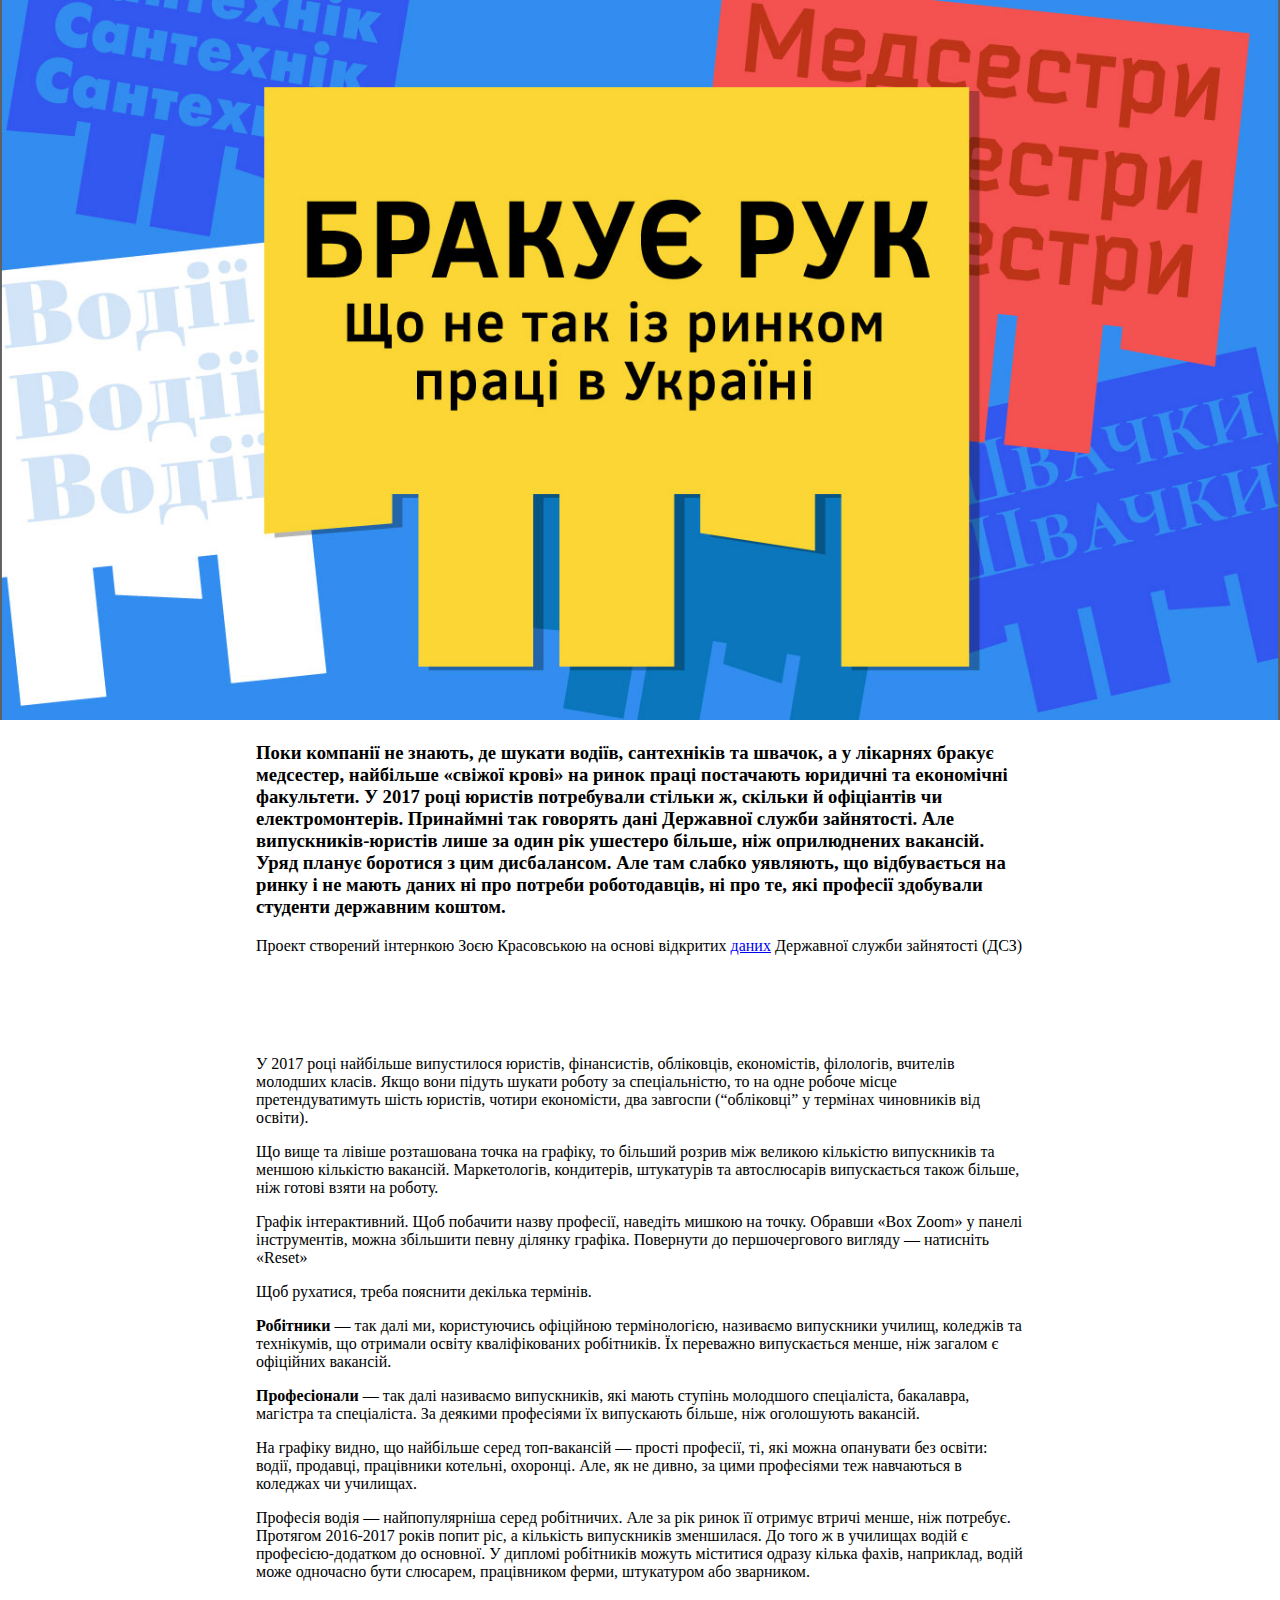
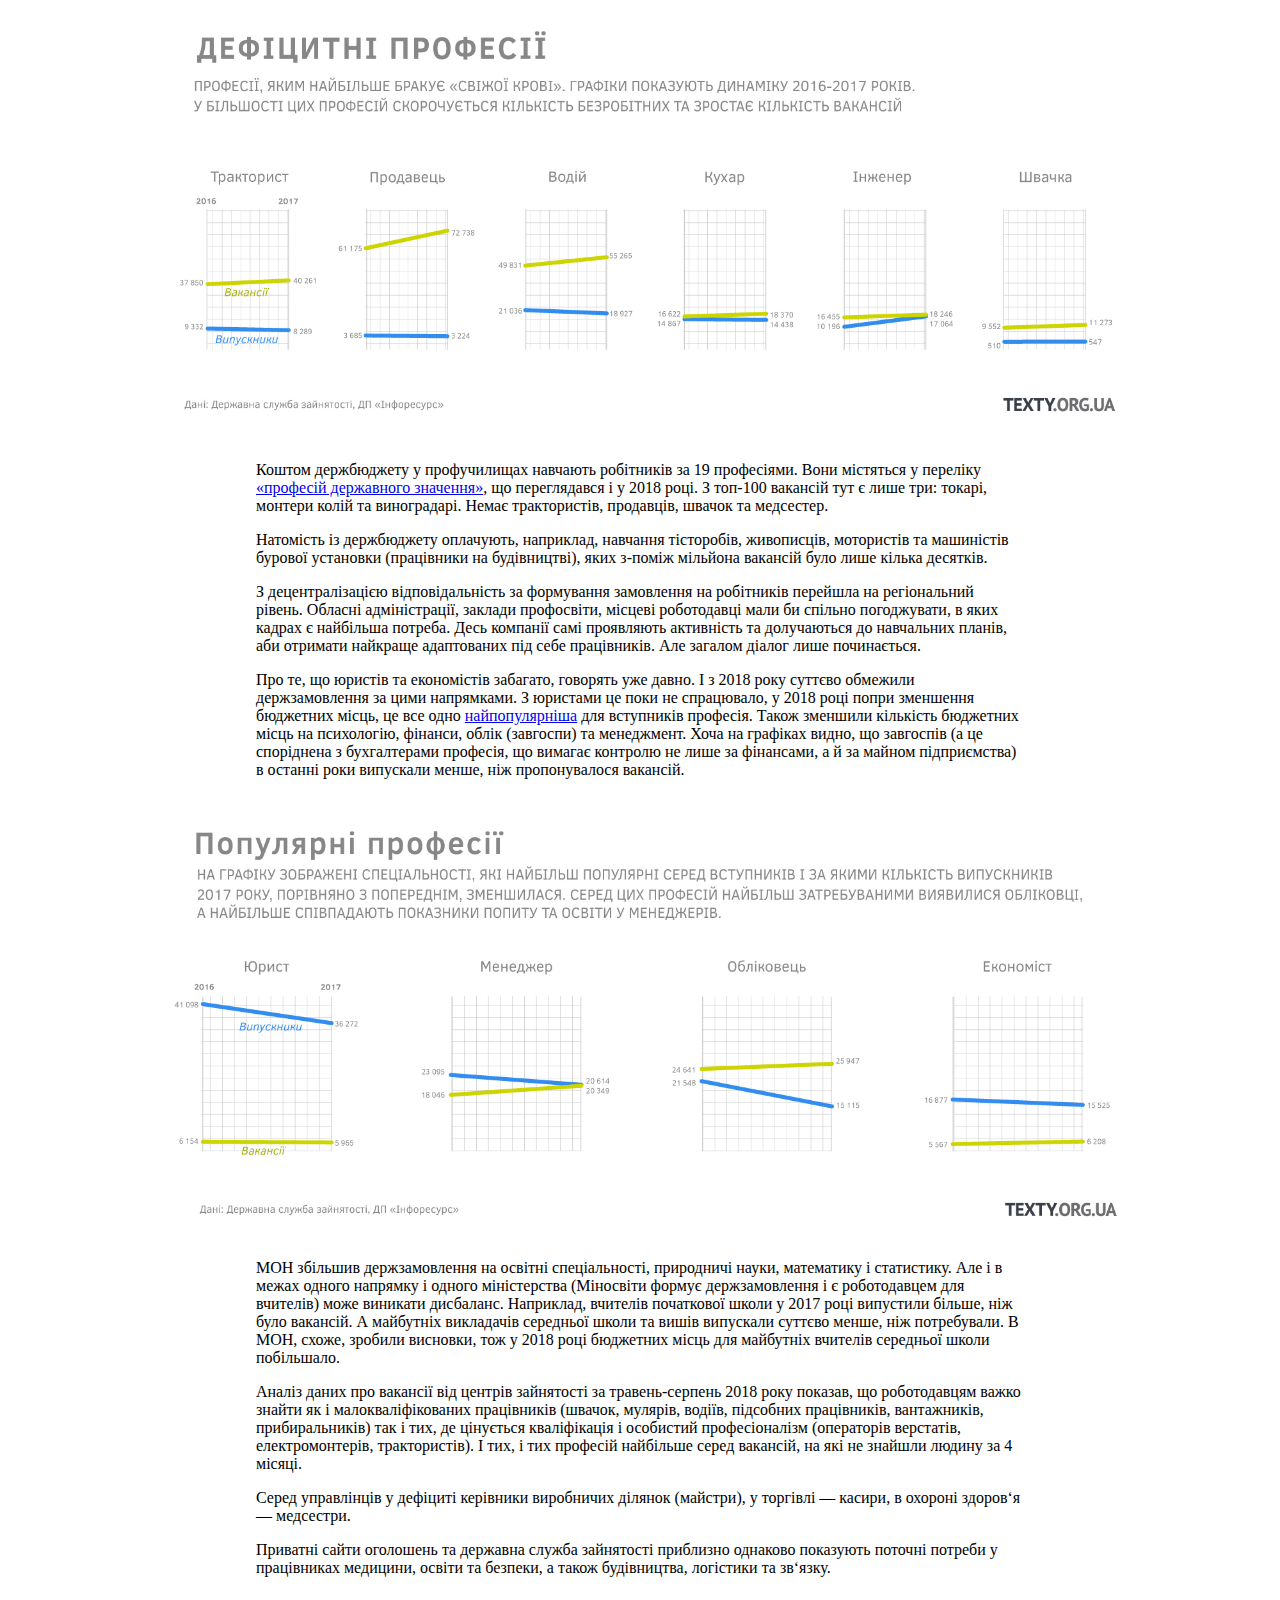
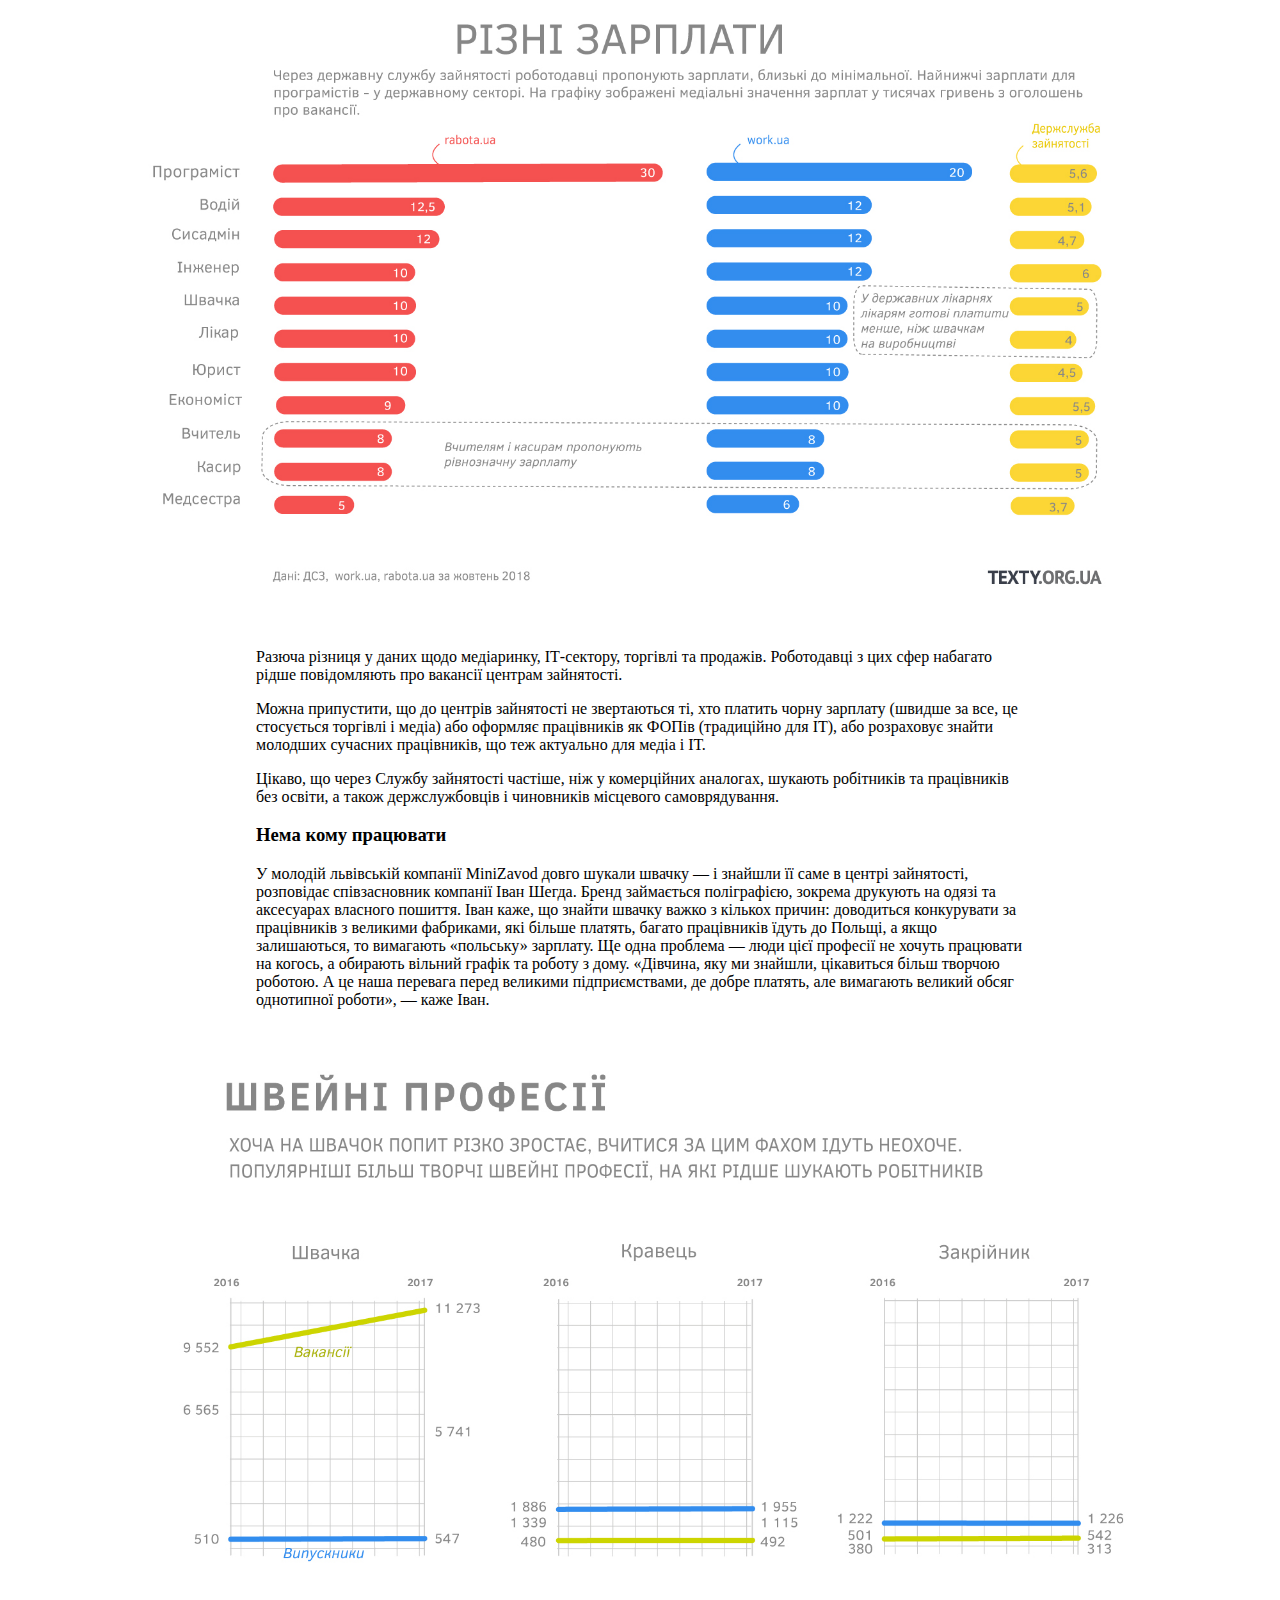
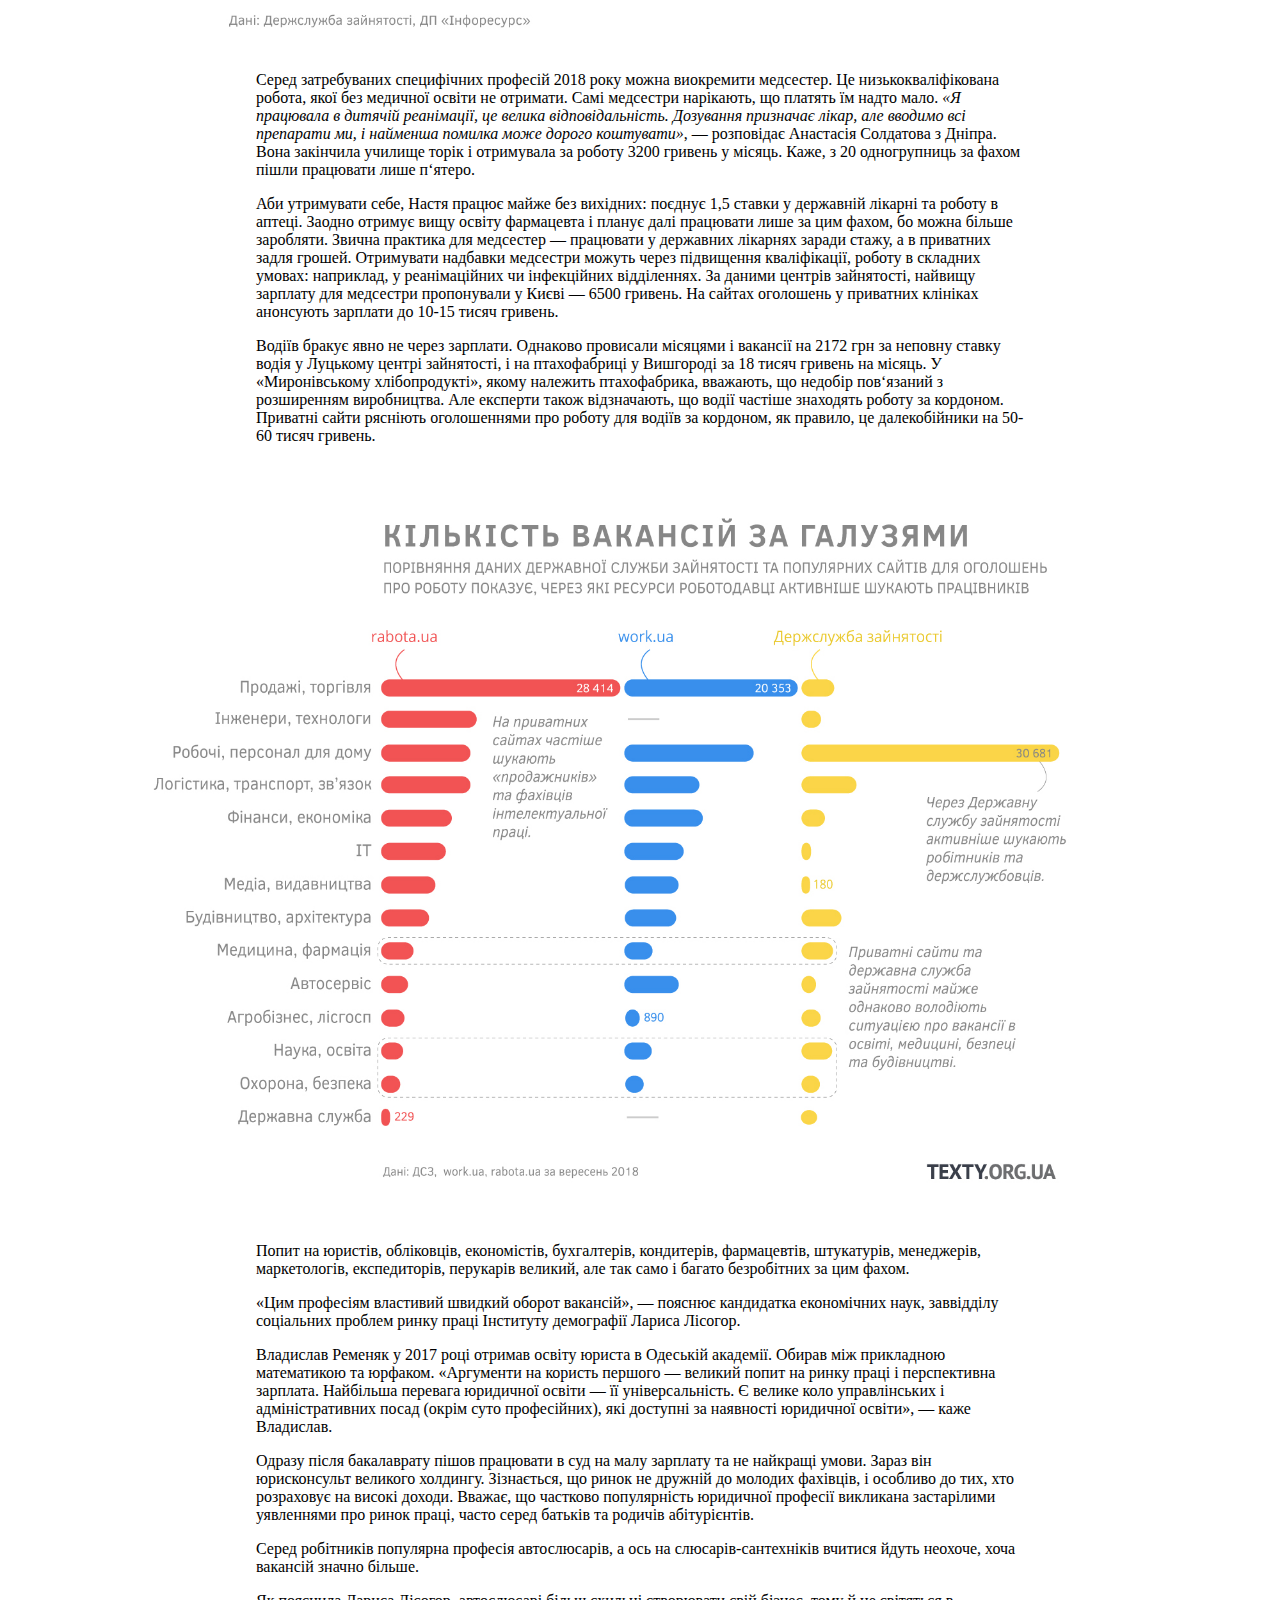
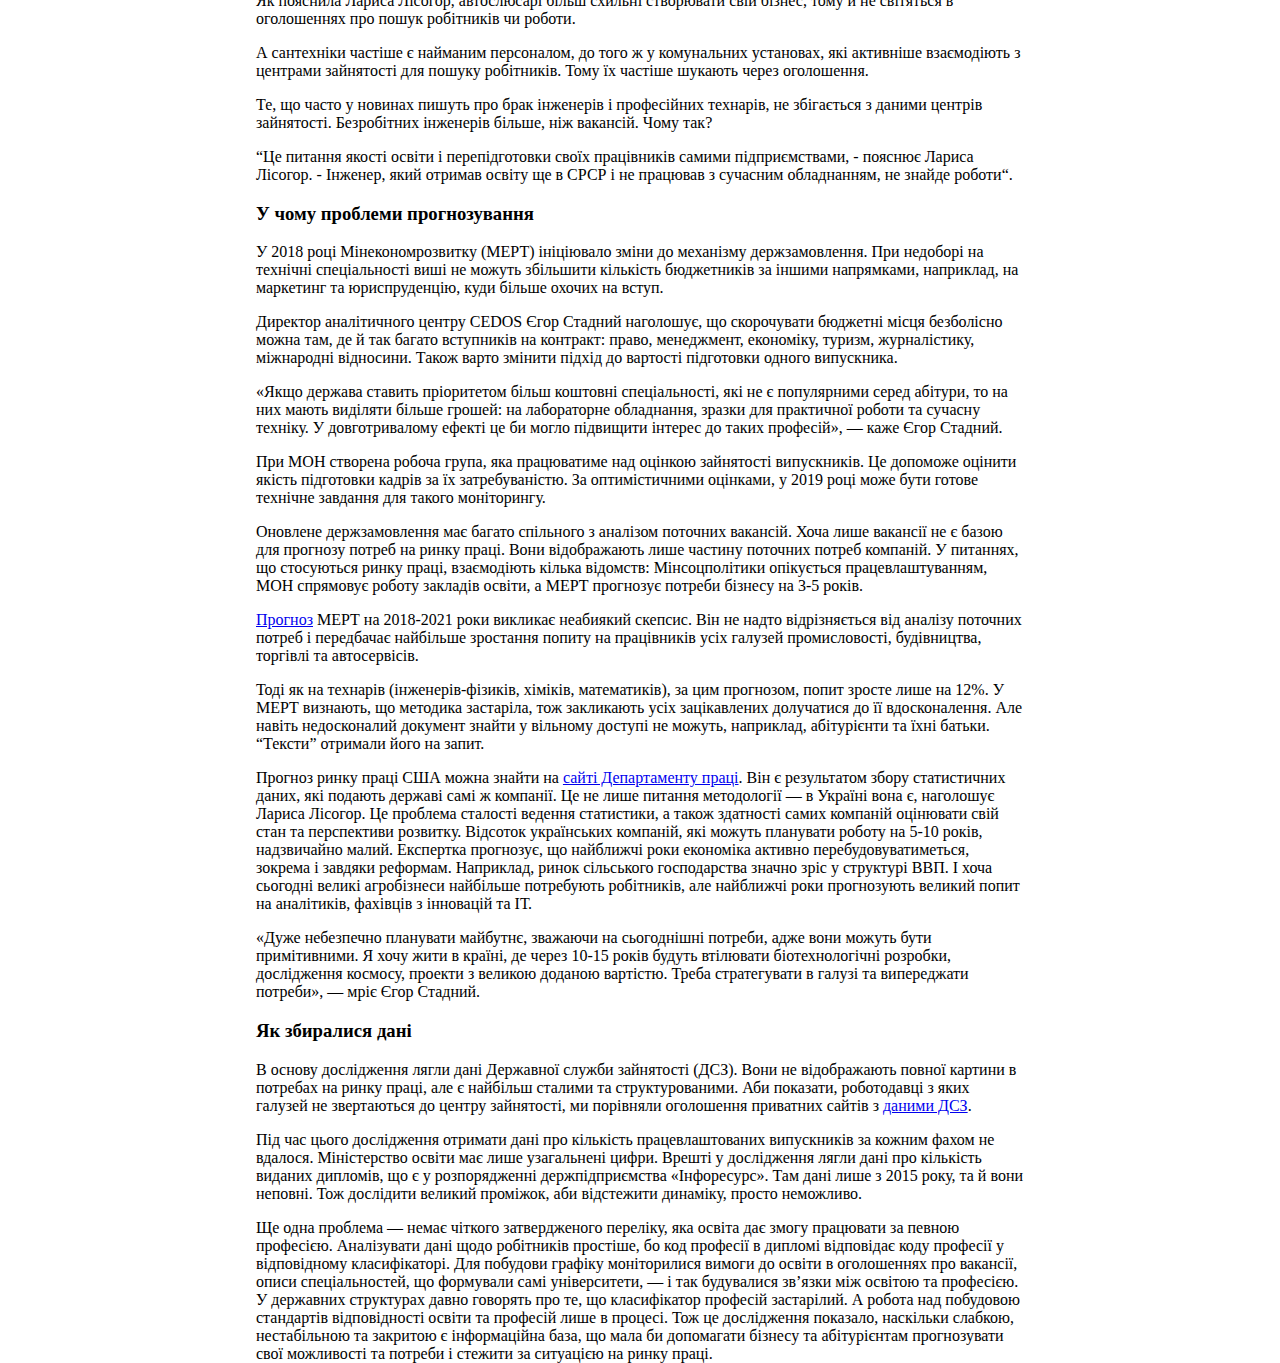
==== commit bbc2f37b: "init" ====
--- a/upd_labor_1024.htm
+++ b/upd_labor_1024.htm
@@ -7,14 +7,14 @@
 
 
 <link rel="stylesheet" href="css/styles.css" type="text/css" />
-<!--<link rel="stylesheet" href="https://cdn.pydata.org/bokeh/release/bokeh-0.12.5.min.css" type="text/css" />-->
-<!--<link rel="stylesheet" href="https://cdn.pydata.org/bokeh/release/bokeh-widgets-0.12.5.min.css" type="text/css" />-->
-        <!---->
-<!--<script type="text/javascript" src="https://cdn.pydata.org/bokeh/release/bokeh-0.12.5.min.js"></script>-->
-<!--<script type="text/javascript" src="https://cdn.pydata.org/bokeh/release/bokeh-widgets-0.12.5.min.js"></script>-->
-<!--<script type="text/javascript">-->
-    <!--Bokeh.set_log_level("info");-->
-<!--</script>-->
+<link rel="stylesheet" href="https://cdn.pydata.org/bokeh/release/bokeh-0.12.5.min.css" type="text/css" />
+<link rel="stylesheet" href="https://cdn.pydata.org/bokeh/release/bokeh-widgets-0.12.5.min.css" type="text/css" />
+
+<script type="text/javascript" src="https://cdn.pydata.org/bokeh/release/bokeh-0.12.5.min.js"></script>
+<script type="text/javascript" src="https://cdn.pydata.org/bokeh/release/bokeh-widgets-0.12.5.min.js"></script>
+<script type="text/javascript">
+    Bokeh.set_log_level("info");
+</script>
         <style>
 
         </style>
@@ -36,21 +36,21 @@
             <div class="bk-plotdiv" id="2726f00e-922e-4971-b5a1-519e512e0a7d"></div>
         </div>
         
-        <!--<script type="text/javascript">-->
-            <!--(function() {-->
-          <!--var fn = function() {-->
-            <!--Bokeh.safely(function() {-->
-              <!--var docs_json = {"6c4c0223-845e-4ca0-8950-ccfc5cbcd310":{"roots":{"references":[{"attributes":{"level":"glyph","plot":{"id":"29488960-ef9e-476f-8a47-142a9950f735","subtype":"Figure","type":"Plot"},"render_mode":"css","source":{"id":"c18c7472-2927-477e-8268-bcbbb18a3de6","type":"ColumnDataSource"},"text":{"field":"names"},"text_font_size":{"value":"12px"},"text_font_style":"bold","x":{"field":"weight"},"x_offset":{"value":4},"y":{"field":"height"},"y_offset":{"value":4}},"id":"c0e42bf9-5619-4910-a548-97eaaab97253","type":"LabelSet"},{"attributes":{"plot":null,"size":0},"id":"8c642187-f7eb-4a51-9ed6-7772ee059c5e","type":"VeeHead"},{"attributes":{"fill_alpha":{"value":0.1},"fill_color":{"value":"#1f77b4"},"line_alpha":{"value":0.1},"line_color":{"value":"#1f77b4"},"size":{"units":"screen","value":15},"x":{"field":"un"},"y":{"field":"edu"}},"id":"76b83f5e-70b1-4e63-aea0-77e2d57d20a3","type":"Circle"},{"attributes":{},"id":"b2695dfa-3203-428e-b0de-f496c1f341db","type":"BasicTickFormatter"},{"attributes":{"plot":null,"size":0},"id":"e19b3015-3a60-4718-9a92-1ea7de100b2c","type":"VeeHead"},{"attributes":{},"id":"ef11a79d-1983-44eb-9df3-751aead4a847","type":"BasicTickFormatter"},{"attributes":{"callback":null},"id":"008b22ce-2aa2-46bf-8397-db8670f99eaa","type":"DataRange1d"},{"attributes":{"end":{"id":"8c642187-f7eb-4a51-9ed6-7772ee059c5e","type":"VeeHead"},"line_color":{"value":"teal"},"line_width":{"value":0.5},"plot":{"id":"29488960-ef9e-476f-8a47-142a9950f735","subtype":"Figure","type":"Plot"},"source":null,"start":null,"x_end":{"value":9400},"x_start":{"value":8000},"y_end":{"value":31250},"y_start":{"value":26500}},"id":"98e42a21-14c4-4e6c-bc13-f4638d8def6d","type":"Arrow"},{"attributes":{"text":"<h2 style='text-align:center; color: #647070;'>\u0422\u041e\u041f-100 \u0412\u0410\u041a\u0410\u041d\u0421\u0406\u0419 2017 \u0420\u041e\u041a\u0423</h2><style>.bk-root .bk-widget-box{width: 100% !important;}</style>"},"id":"2e753b67-0e34-4e27-8c6a-a725bc8313c0","type":"Div"},{"attributes":{"level":"glyph","plot":{"id":"29488960-ef9e-476f-8a47-142a9950f735","subtype":"Figure","type":"Plot"},"render_mode":"css","source":{"id":"037a68c8-dced-473c-b786-50ed03a5d5ff","type":"ColumnDataSource"},"text":{"field":"names"},"text_color":{"value":"Teal"},"text_font_size":{"value":"10px"},"text_font_style":"italic","x":{"field":"weight"},"x_offset":{"value":4},"y":{"field":"height"},"y_offset":{"value":1}},"id":"2dda1236-091e-4717-934e-e255f1072152","type":"LabelSet"},{"attributes":{"level":"glyph","plot":{"id":"03e8db8b-92e6-4dcf-b195-ecf3cff632b2","subtype":"Figure","type":"Plot"},"render_mode":"css","source":{"id":"eda3c1c1-4d5e-4cd4-a959-02f125ace086","type":"ColumnDataSource"},"text":{"field":"names"},"text_font_size":{"value":"12px"},"text_font_style":"bold","x":{"field":"weight"},"x_offset":{"value":4},"y":{"field":"height"},"y_offset":{"value":4}},"id":"106a9637-aed9-40a6-b19f-a841e00eed54","type":"LabelSet"},{"attributes":{"callback":null},"id":"7a2ded0c-b92d-4a6f-993e-7a7880cac50b","type":"DataRange1d"},{"attributes":{"end":{"id":"e19b3015-3a60-4718-9a92-1ea7de100b2c","type":"VeeHead"},"line_color":{"value":"teal"},"line_width":{"value":0.5},"plot":{"id":"29488960-ef9e-476f-8a47-142a9950f735","subtype":"Figure","type":"Plot"},"source":null,"start":null,"x_end":{"value":9400},"x_start":{"value":8000},"y_end":{"value":31250},"y_start":{"value":36000}},"id":"8ca6b9c6-93e7-4df3-8eb5-349bc3827da0","type":"Arrow"},{"attributes":{"children":[{"id":"2b441ada-7e83-4138-accc-5a27b58659b3","type":"WidgetBox"},{"id":"71090c21-b3cb-4cd3-a817-c61344ec7739","type":"Column"}]},"id":"3612bd6f-c3c7-4f47-bddc-2b79322f056f","type":"Column"},{"attributes":{},"id":"a7ad7b0f-2202-4194-95e8-77084bd18432","type":"ToolEvents"},{"attributes":{"plot":{"id":"03e8db8b-92e6-4dcf-b195-ecf3cff632b2","subtype":"Figure","type":"Plot"},"text":"\u0414\u0430\u043d\u0456: \u0414\u0421\u0417, \u0414\u041f \"\u0406\u043d\u0444\u043e\u0440\u0435\u0441\u0443\u0440\u0441\"","text_color":{"value":"Grey"},"text_font_size":{"value":"14px"}},"id":"d00dc23d-a32a-46a1-b678-2e51fd911a75","type":"Title"},{"attributes":{"active_drag":"auto","active_scroll":"auto","active_tap":"auto","tools":[{"id":"37b671c8-a563-4b5c-a015-af0f8eefdd2b","type":"PanTool"},{"id":"c9595065-0dda-4595-9260-dfc5f582a948","type":"BoxZoomTool"},{"id":"4e1c7fec-93a5-4c57-902f-068e4584a127","type":"ResetTool"},{"id":"19f1c75c-e376-456a-a4b3-ce545d29343b","type":"HoverTool"}]},"id":"2dfb195a-69df-4886-9bf7-0bd726757865","type":"Toolbar"},{"attributes":{"children":[{"id":"0fc03b93-d3a1-496c-a2a5-336677d530f6","subtype":"Figure","type":"Plot"},{"id":"03e8db8b-92e6-4dcf-b195-ecf3cff632b2","subtype":"Figure","type":"Plot"}]},"id":"71090c21-b3cb-4cd3-a817-c61344ec7739","type":"Column"},{"attributes":{"axis_label":"\u0411\u0435\u0437\u0440\u043e\u0431\u0456\u0442\u043d\u0456, \u0442\u0438\u0441. \u043e\u0441\u0456\u0431","axis_line_color":{"value":null},"formatter":{"id":"ea13232e-8b06-400a-8504-a597d277751c","type":"BasicTickFormatter"},"plot":{"id":"4e64255e-b464-4896-a9ca-ce7a56c8e06e","subtype":"Figure","type":"Plot"},"ticker":{"id":"a92f021a-3947-4654-a8c0-e2152b0d37b2","type":"BasicTicker"}},"id":"ffa7737a-e442-4cd2-b44e-effb5a29603c","type":"LinearAxis"},{"attributes":{"plot":{"id":"abd68494-0d51-45b8-9977-e89aecdc150e","subtype":"Figure","type":"Plot"},"ticker":{"id":"66ac3759-a1f4-4b0a-9e67-dd4efeba08f8","type":"BasicTicker"}},"id":"712e27f6-047f-4690-821d-be165769fb74","type":"Grid"},{"attributes":{"callback":null,"column_names":["code","prof","un","vac","year","edu","level","index"],"data":{"code":{"__ndarray__":"AAAAAAA/vEAAAAAAAH6wQGZmZmZmpqBAAAAAAAADtEAAAAAAANO7QAAAAAAASrxAAAAAAAD/[base64]/QAAAAACARsBAAAAAAADiv0AAAAAAAD6pQAAAAAAANJNAAAAAAABWqEAAAAAAAAy0QAAAAAAA2btAAAAAAADSu0AAAAAAAFyTQAAAAAAAXrBAAAAAAADft0AAAAAAANu/QAAAAAAAELBAAAAAAAB/[base64]","dtype":"float64","shape":[66]},"edu":{"__ndarray__":"AAAAAIBFwUAAAAAAAJyhQAAAAAAAoGhAAAAAAABOpUAAAAAAAAAyQAAAAAAAADpAAAAAAABAgUAAAAAAAAA2QAAAAAAA/[base64]/QAAAAAAAGIFAAAAAAAC1uEAAAAAAALbhQAAAAAAAqtBA","dtype":"float64","shape":[66]},"index":[0,1,2,3,4,5,6,7,8,9,10,11,12,13,14,15,16,17,18,19,20,21,22,23,24,25,26,27,28,29,30,31,32,33,34,35,36,37,38,39,40,41,42,43,44,45,46,47,48,49,50,51,52,53,54,55,56,57,58,59,60,61,62,63,64,65],"level":["\u043f\u0440\u043e\u0444\u043e\u0441\u0432\u0456\u0442\u0430","\u043f\u0440\u043e\u0444\u043e\u0441\u0432\u0456\u0442\u0430","\u0432\u0438\u0449\u0430 \u043e\u0441\u0432\u0456\u0442\u0430","\u043f\u0440\u043e\u0444\u043e\u0441\u0432\u0456\u0442\u0430","\u043f\u0440\u043e\u0444\u043e\u0441\u0432\u0456\u0442\u0430","\u043f\u0440\u043e\u0444\u043e\u0441\u0432\u0456\u0442\u0430","\u043f\u0440\u043e\u0444\u043e\u0441\u0432\u0456\u0442\u0430","\u043f\u0440\u043e\u0444\u043e\u0441\u0432\u0456\u0442\u0430","\u0432\u0438\u0449\u0430 \u043e\u0441\u0432\u0456\u0442\u0430","\u043f\u0440\u043e\u0444\u043e\u0441\u0432\u0456\u0442\u0430","\u0432\u0438\u0449\u0430 \u043e\u0441\u0432\u0456\u0442\u0430","\u043f\u0440\u043e\u0444\u043e\u0441\u0432\u0456\u0442\u0430","\u0432\u0438\u0449\u0430 \u043e\u0441\u0432\u0456\u0442\u0430","\u043f\u0440\u043e\u0444\u043e\u0441\u0432\u0456\u0442\u0430","\u043f\u0440\u043e\u0444\u043e\u0441\u0432\u0456\u0442\u0430","\u043f\u0440\u043e\u0444\u043e\u0441\u0432\u0456\u0442\u0430","\u043f\u0440\u043e\u0444\u043e\u0441\u0432\u0456\u0442\u0430","\u043f\u0440\u043e\u0444\u043e\u0441\u0432\u0456\u0442\u0430","\u043f\u0440\u043e\u0444\u043e\u0441\u0432\u0456\u0442\u0430","\u043f\u0440\u043e\u0444\u043e\u0441\u0432\u0456\u0442\u0430","\u043f\u0440\u043e\u0444\u043e\u0441\u0432\u0456\u0442\u0430","\u043f\u0440\u043e\u0444\u043e\u0441\u0432\u0456\u0442\u0430","\u043f\u0440\u043e\u0444\u043e\u0441\u0432\u0456\u0442\u0430","\u043f\u0440\u043e\u0444\u043e\u0441\u0432\u0456\u0442\u0430","\u0432\u0438\u0449\u0430 \u043e\u0441\u0432\u0456\u0442\u0430","\u043f\u0440\u043e\u0444\u043e\u0441\u0432\u0456\u0442\u0430","\u043f\u0440\u043e\u0444\u043e\u0441\u0432\u0456\u0442\u0430","\u043f\u0440\u043e\u0444\u043e\u0441\u0432\u0456\u0442\u0430","\u043f\u0440\u043e\u0444\u043e\u0441\u0432\u0456\u0442\u0430","\u0432\u0438\u0449\u0430 \u043e\u0441\u0432\u0456\u0442\u0430","\u043f\u0440\u043e\u0444\u043e\u0441\u0432\u0456\u0442\u0430","\u043f\u0440\u043e\u0444\u043e\u0441\u0432\u0456\u0442\u0430","\u043f\u0440\u043e\u0444\u043e\u0441\u0432\u0456\u0442\u0430","\u043f\u0440\u043e\u0444\u043e\u0441\u0432\u0456\u0442\u0430","\u0432\u0438\u0449\u0430 \u043e\u0441\u0432\u0456\u0442\u0430","\u043f\u0440\u043e\u0444\u043e\u0441\u0432\u0456\u0442\u0430","\u043f\u0440\u043e\u0444\u043e\u0441\u0432\u0456\u0442\u0430","\u043f\u0440\u043e\u0444\u043e\u0441\u0432\u0456\u0442\u0430","\u043f\u0440\u043e\u0444\u043e\u0441\u0432\u0456\u0442\u0430","\u043f\u0440\u043e\u0444\u043e\u0441\u0432\u0456\u0442\u0430","\u043f\u0440\u043e\u0444\u043e\u0441\u0432\u0456\u0442\u0430","\u043f\u0440\u043e\u0444\u043e\u0441\u0432\u0456\u0442\u0430","\u043f\u0440\u043e\u0444\u043e\u0441\u0432\u0456\u0442\u0430","\u043f\u0440\u043e\u0444\u043e\u0441\u0432\u0456\u0442\u0430","\u043f\u0440\u043e\u0444\u043e\u0441\u0432\u0456\u0442\u0430","\u043f\u0440\u043e\u0444\u043e\u0441\u0432\u0456\u0442\u0430","\u043f\u0440\u043e\u0444\u043e\u0441\u0432\u0456\u0442\u0430","\u043f\u0440\u043e\u0444\u043e\u0441\u0432\u0456\u0442\u0430","\u043f\u0440\u043e\u0444\u043e\u0441\u0432\u0456\u0442\u0430","\u043f\u0440\u043e\u0444\u043e\u0441\u0432\u0456\u0442\u0430","\u043f\u0440\u043e\u0444\u043e\u0441\u0432\u0456\u0442\u0430","\u043f\u0440\u043e\u0444\u043e\u0441\u0432\u0456\u0442\u0430","\u043f\u0440\u043e\u0444\u043e\u0441\u0432\u0456\u0442\u0430","\u043f\u0440\u043e\u0444\u043e\u0441\u0432\u0456\u0442\u0430","\u043f\u0440\u043e\u0444\u043e\u0441\u0432\u0456\u0442\u0430","\u043f\u0440\u043e\u0444\u043e\u0441\u0432\u0456\u0442\u0430","\u043f\u0440\u043e\u0444\u043e\u0441\u0432\u0456\u0442\u0430","\u0432\u0438\u0449\u0430 \u043e\u0441\u0432\u0456\u0442\u0430","\u043f\u0440\u043e\u0444\u043e\u0441\u0432\u0456\u0442\u0430","\u043f\u0440\u043e\u0444\u043e\u0441\u0432\u0456\u0442\u0430","\u043f\u0440\u043e\u0444\u043e\u0441\u0432\u0456\u0442\u0430","\u0432\u0438\u0449\u0430 \u043e\u0441\u0432\u0456\u0442\u0430","\u043f\u0440\u043e\u0444\u043e\u0441\u0432\u0456\u0442\u0430","\u043f\u0440\u043e\u0444\u043e\u0441\u0432\u0456\u0442\u0430","\u0432\u0438\u0449\u0430 \u043e\u0441\u0432\u0456\u0442\u0430","\u0432\u0438\u0449\u0430 \u043e\u0441\u0432\u0456\u0442\u0430"],"prof":["\u0430\u0432\u0442\u043e\u0441\u043b\u044e\u0441\u0430\u0440","\u0430\u0434\u043c\u0456\u043d\u0456\u0441\u0442\u0440\u0430\u0442\u043e\u0440","\u0430\u0434\u043c\u0456\u043d\u0456\u0441\u0442\u0440\u0430\u0442\u043e\u0440 \u0441\u0438\u0441\u0442\u0435\u043c\u0438","\u0431\u0430\u0440\u043c\u0435\u043d","\u0431\u0435\u0442\u043e\u043d\u044f\u0440","\u0432'\u044f\u0437\u0430\u043b\u044c\u043d\u0438\u043a \u0441\u0445\u0435\u043c\u043d\u0438\u0445 \u0434\u0436\u0433\u0443\u0442\u0456\u0432","\u0432\u0435\u0440\u0441\u0442\u0430\u0442\u043d\u0438\u043a \u0443 \u0434\u0435\u0440\u0435\u0432\u043e\u043e\u0431\u0440\u043e\u0431\u0446\u0456","\u0432\u0438\u043d\u043e\u0433\u0440\u0430\u0434\u0430\u0440","\u0432\u0438\u0445\u043e\u0432\u0430\u0442\u0435\u043b\u044c \u0443 \u0434\u0438\u0442\u0441\u0430\u0434\u043a\u0443","\u0432\u043e\u0434\u0456\u0439","\u0432\u0447\u0438\u0442\u0435\u043b\u044c \u043f\u043e\u0447\u0430\u0442\u043a\u043e\u0432\u043e\u0457 \u0448\u043a\u043e\u043b\u0438","\u0434\u0456\u043b\u043e\u0432\u043e\u0434","\u0435\u043a\u043e\u043d\u043e\u043c\u0456\u0441\u0442","\u0435\u043a\u0441\u043f\u0435\u0434\u0438\u0442\u043e\u0440","\u0435\u043b\u0435\u043a\u0442\u0440\u0438\u043a \u0434\u0456\u043b\u044c\u043d\u0438\u0446\u0456","\u0435\u043b\u0435\u043a\u0442\u0440\u043e\u0433\u0430\u0437\u043e\u0437\u0432\u0430\u0440\u043d\u0438\u043a","\u0435\u043b\u0435\u043a\u0442\u0440\u043e\u043c\u043e\u043d\u0442\u0435\u0440","\u043a\u0430\u0441\u0438\u0440","\u043a\u0430\u0441\u0438\u0440 \u043c\u0430\u0433\u0430\u0437\u0438\u043d\u0443","\u043a\u043e\u043d\u0434\u0438\u0442\u0435\u0440","\u043a\u043e\u043d\u0442\u0440\u043e\u043b\u0435\u0440-\u043a\u0430\u0441\u0438\u0440","\u043a\u0443\u0445\u0430\u0440","\u043b\u0456\u0441\u043e\u0440\u0443\u0431","\u043c\u0430\u043b\u044f\u0440","\u043c\u0430\u0440\u043a\u0435\u0442\u043e\u043b\u043e\u0433","\u043c\u0430\u0448\u0438\u043d\u0456\u0441\u0442 \u0435\u043a\u0441\u043a\u0430\u0432\u0430\u0442\u043e\u0440\u0430","\u043c\u0430\u0448\u0438\u043d\u0456\u0441\u0442 \u043a\u0440\u0430\u043d\u0430","\u043c\u0430\u0448\u0438\u043d\u0456\u0441\u0442-\u043a\u043e\u0447\u0435\u0433\u0430\u0440 \u043a\u043e\u0442\u0435\u043b\u044c\u043d\u043e\u0457","\u043c\u0435\u0434\u0441\u0435\u0441\u0442\u0440\u0430","\u043c\u0435\u043d\u0435\u0434\u0436\u0435\u0440","\u043c\u0435\u0445\u0430\u043d\u0456\u043a","\u043c\u043e\u043b\u043e\u0434\u0448\u0430 \u043c\u0435\u0434\u0441\u0435\u0441\u0442\u0440\u0430","\u043c\u043e\u043d\u0442\u0435\u0440 \u043a\u043e\u043b\u0456\u0457","\u043c\u0443\u043b\u044f\u0440","\u043e\u0431\u043b\u0456\u043a\u043e\u0432\u0435\u0446\u044c","\u043e\u0431\u043b\u0456\u043a\u043e\u0432\u0435\u0446\u044c","\u043e\u0432\u043e\u0447\u0456\u0432\u043d\u0438\u043a","\u043e\u043f\u0435\u0440\u0430\u0442\u043e\u0440 \u0410\u0417\u0421","\u043e\u043f\u0435\u0440\u0430\u0442\u043e\u0440 \u043a\u043e\u043c\u043f'\u044e\u0442\u0435\u0440\u043d\u043e\u0433\u043e \u043d\u0430\u0431\u043e\u0440\u0443","\u043e\u043f\u0435\u0440\u0430\u0442\u043e\u0440 \u043f\u043e\u0448\u0442\u043e\u0432\u043e\u0433\u043e \u0437\u0432'\u044f\u0437\u043a\u0443","\u043e\u0444\u0456\u0446\u0456\u0430\u043d\u0442","\u043e\u0445\u043e\u0440\u043e\u043d\u043d\u0438\u043a","\u043f\u0435\u043a\u0430\u0440","\u043f\u0435\u0440\u0443\u043a\u0430\u0440","\u043f\u043e\u043a\u043e\u0457\u0432\u043a\u0430","\u043f\u043e\u043c\u0456\u0447\u043d\u0438\u043a \u0432\u0438\u0445\u043e\u0432\u0430\u0442\u0435\u043b\u044f","\u043f\u043e\u0448\u0442\u0430\u0440","\u043f\u0440\u0430\u0446\u0456\u0432\u043d\u0438\u043a\u0438 \u0442\u0432\u0430\u0440\u0438\u043d\u043d\u0438\u0446\u0442\u0432\u0430","\u043f\u0440\u043e\u0434\u0430\u0432\u0435\u0446\u044c","\u0440\u043e\u0431\u0456\u0442\u043d\u0438\u043a \u0441\u0456\u043b\u044c\u0433\u043e\u0441\u043f\u0432\u0438\u0440\u043e\u0431\u043d\u0438\u0446\u0442\u0432\u0430","\u0440\u043e\u0431\u0456\u0442\u043d\u0438\u043a \u0444\u0435\u0440\u043c\u0438","\u0440\u043e\u0431\u0456\u0442\u043d\u0438\u043a\u0438 \u043b\u0456\u0441\u043e\u0432\u0456","\u0440\u043e\u0431\u0456\u0442\u043d\u0438\u043a\u0438 \u043d\u0430 \u0431\u0443\u0434\u0456\u0432\u043d\u0438\u0446\u0442\u0432\u0456","\u0441\u0435\u043a\u0440\u0435\u0442\u0430\u0440","\u0441\u043b\u044e\u0441\u0430\u0440-\u0441\u0430\u043d\u0442\u0435\u0445\u043d\u0456\u043a","\u0441\u043b\u044e\u0441\u0430\u0440\u0456","\u0441\u043e\u0446\u0456\u0430\u043b\u044c\u043d\u0438\u0439 \u0440\u043e\u0431\u0456\u0442\u043d\u0438\u043a","\u0441\u043f\u0435\u0446\u0456\u0430\u043b\u0456\u0441\u0442 \u0434\u0435\u0440\u0436\u0441\u043b\u0443\u0436\u0431\u0438","\u0441\u0442\u043e\u043b\u044f\u0440","\u0442\u043e\u043a\u0430\u0440","\u0442\u0440\u0430\u043a\u0442\u043e\u0440\u0438\u0441\u0442","\u0444\u0430\u0440\u043c\u0430\u0446\u0435\u0432\u0442","\u0448\u0432\u0430\u0447\u043a\u0430","\u0448\u0442\u0443\u043a\u0430\u0442\u0443\u0440","\u044e\u0440\u0438\u0441\u0442","\u0456\u043d\u0436\u0435\u043d\u0435\u0440"],"un":[3267,6342,593,3893,1888,383,1747,3938,9590,50717,940,2518,10034,1965,1223,7993,3367,2510,5346,2006,2745,20881,1542,2739,1119,1044,3105,11037,8861,27907,1959,8214,1022,2276,33005,3868,2163,5129,5175,2094,3870,25057,3468,3966,1966,4007,6483,13300,75937,14857,7258,9130,5703,2995,2292,6194,3032,11117,2100,2269,60343,1672,5741,2033,8581,20269],"vac":[3636,6563,569,4191,2048,2197,3236,1780,14674,55265,693,1855,6208,2141,1894,11658,6998,1398,6734,2069,2870,18370,1657,3229,956,1721,4026,14156,12855,20349,1823,7693,1842,2373,25947,2520,1354,4419,2825,2710,5796,20604,4314,2435,1742,4021,3933,6204,72738,7608,2992,5381,4948,1506,4394,7971,3112,11551,2741,3862,40261,2457,11273,1709,5965,18246],"year":[2017,2017,2017,2017,2017,2017,2017,2017,2017,2017,2017,2017,2017,2017,2017,2017,2017,2017,2017,2017,2017,2017,2017,2017,2017,2017,2017,2017,2017,2017,2017,2017,2017,2017,2017,2017,2017,2017,2017,2017,2017,2017,2017,2017,2017,2017,2017,2017,2017,2017,2017,2017,2017,2017,2017,2017,2017,2017,2017,2017,2017,2017,2017,2017,2017,2017]}},"id":"93a7d058-b433-481c-99d4-385042c68b1c","type":"ColumnDataSource"},{"attributes":{"desired_num_ticks":8},"id":"a92f021a-3947-4654-a8c0-e2152b0d37b2","type":"BasicTicker"},{"attributes":{"plot":{"id":"4e64255e-b464-4896-a9ca-ce7a56c8e06e","subtype":"Figure","type":"Plot"},"ticker":{"id":"a92f021a-3947-4654-a8c0-e2152b0d37b2","type":"BasicTicker"}},"id":"34cc5718-62a6-4702-821a-49e48fc7383e","type":"Grid"},{"attributes":{"children":[{"id":"169c6c3b-6a9e-4d32-b0ea-728460926b89","type":"Div"}]},"id":"2b441ada-7e83-4138-accc-5a27b58659b3","type":"WidgetBox"},{"attributes":{"axis_label":"\u0412\u0438\u043f\u0443\u0441\u043a\u043d\u0438\u043a\u0438, \u0442\u0438\u0441. \u043e\u0441\u0456\u0431","axis_line_color":{"value":null},"formatter":{"id":"24cf97e4-8baa-4f00-8fa3-fb32b38b5458","type":"BasicTickFormatter"},"plot":{"id":"4e64255e-b464-4896-a9ca-ce7a56c8e06e","subtype":"Figure","type":"Plot"},"ticker":{"id":"95986034-2f92-490f-811d-dafa6cc9c61a","type":"BasicTicker"}},"id":"ad496b81-1d5f-4437-a1a6-6a72aa4f49b6","type":"LinearAxis"},{"attributes":{"desired_num_ticks":3},"id":"95986034-2f92-490f-811d-dafa6cc9c61a","type":"BasicTicker"},{"attributes":{"dimension":1,"grid_line_color":{"value":null},"plot":{"id":"4e64255e-b464-4896-a9ca-ce7a56c8e06e","subtype":"Figure","type":"Plot"},"ticker":{"id":"95986034-2f92-490f-811d-dafa6cc9c61a","type":"BasicTicker"}},"id":"83edc29d-6a66-483d-8807-23b5f24ab1de","type":"Grid"},{"attributes":{"data_source":{"id":"93a7d058-b433-481c-99d4-385042c68b1c","type":"ColumnDataSource"},"glyph":{"id":"1563f5f0-62ca-406d-9c9c-282e661cf333","type":"Circle"},"hover_glyph":{"id":"a1227f52-bdec-47fe-b8d5-96092be335ca","type":"Circle"},"muted_glyph":null,"nonselection_glyph":{"id":"76b83f5e-70b1-4e63-aea0-77e2d57d20a3","type":"Circle"},"selection_glyph":null},"id":"925fef10-4984-4f34-83ec-bad333745f43","type":"GlyphRenderer"},{"attributes":{"fill_color":{"value":"Wheat"},"line_color":{"value":"Wheat"},"size":{"units":"screen","value":15},"x":{"field":"un"},"y":{"field":"edu"}},"id":"a1227f52-bdec-47fe-b8d5-96092be335ca","type":"Circle"},{"attributes":{"plot":{"id":"4e64255e-b464-4896-a9ca-ce7a56c8e06e","subtype":"Figure","type":"Plot"}},"id":"37b671c8-a563-4b5c-a015-af0f8eefdd2b","type":"PanTool"},{"attributes":{"callback":null},"id":"1708ffcb-c278-4cf5-86b9-8e11562045ce","type":"DataRange1d"},{"attributes":{"overlay":{"id":"b40d007d-db8c-4f82-80a3-b90b1bce43dd","type":"BoxAnnotation"},"plot":{"id":"4e64255e-b464-4896-a9ca-ce7a56c8e06e","subtype":"Figure","type":"Plot"}},"id":"c9595065-0dda-4595-9260-dfc5f582a948","type":"BoxZoomTool"},{"attributes":{"plot":{"id":"4e64255e-b464-4896-a9ca-ce7a56c8e06e","subtype":"Figure","type":"Plot"}},"id":"4e1c7fec-93a5-4c57-902f-068e4584a127","type":"ResetTool"},{"attributes":{"callback":null,"plot":{"id":"4e64255e-b464-4896-a9ca-ce7a56c8e06e","subtype":"Figure","type":"Plot"},"tooltips":[["\u041f\u0440\u043e\u0444\u0435\u0441\u0456\u044f","@prof"],["\u0411\u0435\u0437\u0440\u043e\u0431\u0456\u0442\u043d\u0438\u0445","@un"],["\u0412\u0438\u043f\u0443\u0441\u043a\u043d\u0438\u043a\u0456\u0432","@edu"]]},"id":"19f1c75c-e376-456a-a4b3-ce545d29343b","type":"HoverTool"},{"attributes":{"bottom_units":"screen","fill_alpha":{"value":0.5},"fill_color":{"value":"lightgrey"},"left_units":"screen","level":"overlay","line_alpha":{"value":1.0},"line_color":{"value":"black"},"line_dash":[4,4],"line_width":{"value":2},"plot":null,"render_mode":"css","right_units":"screen","top_units":"screen"},"id":"b40d007d-db8c-4f82-80a3-b90b1bce43dd","type":"BoxAnnotation"},{"attributes":{"align":"center","plot":null,"text":"\u0412\u0438\u043f\u0443\u0441\u043a\u043d\u0438\u043a\u0438 \u0456 \u0440\u0456\u0432\u0435\u043d\u044c \u0431\u0435\u0437\u0440\u043e\u0431\u0456\u0442\u0442\u044f. \u0420\u043e\u0431\u0456\u0442\u043d\u0438\u043a\u0438, \u043c\u0435\u043d\u0435\u0434\u0436\u0435\u0440\u0438, \u043e\u0431\u043b\u0456\u043a\u043e\u0432\u0446\u0456 \u0442\u0430 \u0456\u043d\u0436\u0435\u043d\u0435\u0440\u0438 \u0447\u0430\u0441\u0442\u0456\u0448\u0435 \u043b\u0438\u0448\u0430\u044e\u0442\u044c\u0441\u044f \u0431\u0435\u0437 \u0440\u043e\u0431\u043e\u0442\u0438","text_color":{"value":"Grey"},"text_font_size":{"value":"15px"}},"id":"a82786c4-48d3-4aca-b0d8-76e1b213273d","type":"Title"},{"attributes":{"fill_color":{"value":"Wheat"},"line_color":{"value":"Wheat"},"size":{"units":"screen","value":15},"x":{"field":"vac"},"y":{"field":"edu"}},"id":"59dd05e5-4169-44dd-b7cf-6a438500ea30","type":"Circle"},{"attributes":{},"id":"ea13232e-8b06-400a-8504-a597d277751c","type":"BasicTickFormatter"},{"attributes":{},"id":"24cf97e4-8baa-4f00-8fa3-fb32b38b5458","type":"BasicTickFormatter"},{"attributes":{"children":[{"id":"16c13047-0624-46dd-88ff-5075f88fb158","type":"WidgetBox"},{"id":"4fa0b773-1fff-4e57-9fc2-e66ead5f7ebc","type":"Column"}]},"id":"7ce18463-0eba-45cf-9493-6c4b9a344e5f","type":"Column"},{"attributes":{"label":{"field":"level"},"renderers":[{"id":"4d8532fe-8074-4ced-9979-056b3277013e","type":"GlyphRenderer"}]},"id":"5b276ec5-1fb9-477f-8bc7-4a58263bdc00","type":"LegendItem"},{"attributes":{"items":[{"id":"5b276ec5-1fb9-477f-8bc7-4a58263bdc00","type":"LegendItem"}],"plot":{"id":"9ea8866a-15be-477e-9677-dae6b9d907bb","subtype":"Figure","type":"Plot"}},"id":"ad949704-2276-4405-898b-b910144c8358","type":"Legend"},{"attributes":{"text":"<h2 style='text-align:center; color: #647070;'>\u0422\u041e\u041f-100 \u0412\u0410\u041a\u0410\u041d\u0421\u0406\u0419 2017 \u0420\u041e\u041a\u0423</h2><style>.bk-root .bk-widget-box{width: 100% !important;}</style>"},"id":"fcd416c4-928c-4086-ba95-b325c0063e6c","type":"Div"},{"attributes":{"level":"glyph","plot":{"id":"4e64255e-b464-4896-a9ca-ce7a56c8e06e","subtype":"Figure","type":"Plot"},"render_mode":"css","source":{"id":"eda3c1c1-4d5e-4cd4-a959-02f125ace086","type":"ColumnDataSource"},"text":{"field":"names"},"text_font_size":{"value":"12px"},"text_font_style":"bold","x":{"field":"weight"},"x_offset":{"value":4},"y":{"field":"height"},"y_offset":{"value":4}},"id":"b172b853-0f52-4067-a041-2c291cfb3bc1","type":"LabelSet"},{"attributes":{"children":[{"id":"d033f6bf-5c14-41d2-8236-8b36aee7c782","type":"Div"}]},"id":"16c13047-0624-46dd-88ff-5075f88fb158","type":"WidgetBox"},{"attributes":{"callback":null},"id":"d6ec74f4-0380-4318-bc99-22eecf562668","type":"DataRange1d"},{"attributes":{"plot":{"id":"12dbc33e-01ee-44c0-9eda-5b8f060d810f","subtype":"Figure","type":"Plot"}},"id":"dab73e52-a6d8-4f17-a7bf-6fd3d1304402","type":"ResetTool"},{"attributes":{"plot":{"id":"4e64255e-b464-4896-a9ca-ce7a56c8e06e","subtype":"Figure","type":"Plot"},"text":"\u0414\u0430\u043d\u0456: \u0414\u0421\u0417, \u0414\u041f \"\u0406\u043d\u0444\u043e\u0440\u0435\u0441\u0443\u0440\u0441\"","text_color":{"value":"Grey"},"text_font_size":{"value":"14px"}},"id":"c1287278-bdb8-4397-851b-28561d77329c","type":"Title"},{"attributes":{"ticks":[569,37684,72738]},"id":"cce0f913-fb35-4111-b894-0d4cd3284de0","type":"FixedTicker"},{"attributes":{"children":[{"id":"29488960-ef9e-476f-8a47-142a9950f735","subtype":"Figure","type":"Plot"},{"id":"4e64255e-b464-4896-a9ca-ce7a56c8e06e","subtype":"Figure","type":"Plot"}]},"id":"4fa0b773-1fff-4e57-9fc2-e66ead5f7ebc","type":"Column"},{"attributes":{"below":[{"id":"d04e0df7-d2bb-433c-bcfa-0fd7bcebc11a","type":"LinearAxis"}],"left":[{"id":"5983cedd-5b9d-4c1c-82cf-9468adaa3e79","type":"LinearAxis"}],"plot_height":650,"plot_width":1024,"renderers":[{"id":"d04e0df7-d2bb-433c-bcfa-0fd7bcebc11a","type":"LinearAxis"},{"id":"e818ec54-1a4e-4796-a8b8-7886233cf040","type":"Grid"},{"id":"5983cedd-5b9d-4c1c-82cf-9468adaa3e79","type":"LinearAxis"},{"id":"b9b3229a-a651-4640-be0b-efd980b2f651","type":"Grid"},{"id":"92ff4623-17b5-48d7-8e53-75805a7c4cfb","type":"BoxAnnotation"},{"id":"8fb0660c-89a6-4160-8b7d-be66a7d2572d","type":"Legend"},{"id":"bcbea94c-7724-4720-84c0-c4c2deb9bef5","type":"GlyphRenderer"},{"id":"08783369-e089-47d8-91c4-7ec0944f0ca9","type":"Arrow"},{"id":"996855d8-33b2-46fe-a5c7-19a3ad1fe3c2","type":"Arrow"},{"id":"26b7796b-5118-4f41-abde-01e68c378181","type":"LabelSet"},{"id":"9e823f50-af0c-47bd-9929-eca749b7e3a1","type":"LabelSet"},{"id":"348fddd3-faeb-4b12-9f9d-335da5c3b7f9","type":"LabelSet"}],"title":{"id":"2a93b88a-57ee-4bee-98dd-a5d2d3f5d988","type":"Title"},"tool_events":{"id":"034dcc9b-9ae6-4cd1-90a3-097d9458a5de","type":"ToolEvents"},"toolbar":{"id":"aeab4cc6-b29d-4363-8d88-11fdb4bfa203","type":"Toolbar"},"x_range":{"id":"de05c050-00d1-4538-b95b-20c227e69499","type":"DataRange1d"},"y_range":{"id":"be1ba640-c2ad-4177-97f5-729aadbefb5b","type":"DataRange1d"}},"id":"a94487ad-9cf4-4d38-98ef-918cdb0361e4","subtype":"Figure","type":"Plot"},{"attributes":{"desired_num_ticks":8},"id":"049e0a43-3534-49fd-8d11-28380b76c5e1","type":"BasicTicker"},{"attributes":{"level":"glyph","plot":{"id":"19c6916a-6e91-4f2a-95dd-0367c36cd516","subtype":"Figure","type":"Plot"},"render_mode":"css","source":{"id":"eda3c1c1-4d5e-4cd4-a959-02f125ace086","type":"ColumnDataSource"},"text":{"field":"names"},"text_font_size":{"value":"12px"},"text_font_style":"bold","x":{"field":"weight"},"x_offset":{"value":4},"y":{"field":"height"},"y_offset":{"value":4}},"id":"a4ba06a5-c038-48a0-95b0-67a2a17b245e","type":"LabelSet"},{"attributes":{"axis_label":"\u0412\u0438\u043f\u0443\u0441\u043a\u043d\u0438\u043a\u0438, \u0442\u0438\u0441. \u043e\u0441\u0456\u0431","axis_line_color":{"value":null},"formatter":{"id":"b8459ebf-3415-4c3a-8d81-01222c620fea","type":"BasicTickFormatter"},"plot":{"id":"956bc563-90b1-41cf-a465-2e075cce9054","subtype":"Figure","type":"Plot"},"ticker":{"id":"2055ba58-8db5-4983-bd49-2dc765617839","type":"FixedTicker"}},"id":"a6a82d66-1707-4aeb-bd67-e606d0b4e306","type":"LinearAxis"},{"attributes":{"data_source":{"id":"93a7d058-b433-481c-99d4-385042c68b1c","type":"ColumnDataSource"},"glyph":{"id":"60652a8a-d54c-4773-bfce-082dc8e38c46","type":"Circle"},"hover_glyph":{"id":"c1069ad4-96f1-4ab9-9971-edd4e666eae2","type":"Circle"},"muted_glyph":null,"nonselection_glyph":{"id":"e3aa930a-d4dd-4722-adf4-8287cbee5853","type":"Circle"},"selection_glyph":null},"id":"bcbea94c-7724-4720-84c0-c4c2deb9bef5","type":"GlyphRenderer"},{"attributes":{},"id":"034dcc9b-9ae6-4cd1-90a3-097d9458a5de","type":"ToolEvents"},{"attributes":{"callback":null},"id":"de05c050-00d1-4538-b95b-20c227e69499","type":"DataRange1d"},{"attributes":{"active_drag":"auto","active_scroll":"auto","active_tap":"auto","tools":[{"id":"5b8b61a8-befb-4c94-bd87-e540303f4dd3","type":"PanTool"},{"id":"0355e75b-3df6-4437-a706-5a4fc11cfbf7","type":"BoxZoomTool"},{"id":"8dbe60cf-269c-40d0-833d-6c5b4e483a5e","type":"ResetTool"},{"id":"c3377485-98d0-41c3-bd78-de3d3abdb82b","type":"HoverTool"}]},"id":"aeab4cc6-b29d-4363-8d88-11fdb4bfa203","type":"Toolbar"},{"attributes":{"desired_num_ticks":8},"id":"42ac0f0d-5608-4ecf-a2e2-4d1d3e2f43d0","type":"BasicTicker"},{"attributes":{"fill_alpha":{"value":0.7},"fill_color":{"field":"level","transform":{"id":"8efb8d62-87fb-40aa-92ad-a6e4a2b16591","type":"CategoricalColorMapper"}},"line_alpha":{"value":0.7},"line_color":{"field":"level","transform":{"id":"8efb8d62-87fb-40aa-92ad-a6e4a2b16591","type":"CategoricalColorMapper"}},"size":{"units":"screen","value":15},"x":{"field":"vac"},"y":{"field":"edu"}},"id":"60652a8a-d54c-4773-bfce-082dc8e38c46","type":"Circle"},{"attributes":{"callback":null},"id":"be1ba640-c2ad-4177-97f5-729aadbefb5b","type":"DataRange1d"},{"attributes":{"plot":{"id":"a94487ad-9cf4-4d38-98ef-918cdb0361e4","subtype":"Figure","type":"Plot"},"ticker":{"id":"42ac0f0d-5608-4ecf-a2e2-4d1d3e2f43d0","type":"BasicTicker"}},"id":"e818ec54-1a4e-4796-a8b8-7886233cf040","type":"Grid"},{"attributes":{"axis_label":"\u0412\u0438\u043f\u0443\u0441\u043a\u043d\u0438\u043a\u0438","axis_line_color":{"value":null},"formatter":{"id":"99e0c21b-358a-4d5a-814e-8e0188195b02","type":"BasicTickFormatter"},"plot":{"id":"a94487ad-9cf4-4d38-98ef-918cdb0361e4","subtype":"Figure","type":"Plot"},"ticker":{"id":"7a04feaf-557f-4915-92ba-f61a9fd79cdf","type":"FixedTicker"}},"id":"5983cedd-5b9d-4c1c-82cf-9468adaa3e79","type":"LinearAxis"},{"attributes":{"desired_num_ticks":4},"id":"903f4849-dc58-43d2-9ca8-5601f92bc15e","type":"BasicTicker"},{"attributes":{"dimension":1,"grid_line_color":{"value":null},"plot":{"id":"a94487ad-9cf4-4d38-98ef-918cdb0361e4","subtype":"Figure","type":"Plot"},"ticker":{"id":"903f4849-dc58-43d2-9ca8-5601f92bc15e","type":"BasicTicker"}},"id":"b9b3229a-a651-4640-be0b-efd980b2f651","type":"Grid"},{"attributes":{"fill_alpha":{"value":0.1},"fill_color":{"value":"#1f77b4"},"line_alpha":{"value":0.1},"line_color":{"value":"#1f77b4"},"size":{"units":"screen","value":15},"x":{"field":"vac"},"y":{"field":"edu"}},"id":"e3aa930a-d4dd-4722-adf4-8287cbee5853","type":"Circle"},{"attributes":{"level":"glyph","plot":{"id":"a94487ad-9cf4-4d38-98ef-918cdb0361e4","subtype":"Figure","type":"Plot"},"render_mode":"css","source":{"id":"92ee3114-85f5-4721-aff5-38d43a86baf0","type":"ColumnDataSource"},"text":{"field":"names"},"text_font_size":{"value":"12px"},"x":{"field":"weight"},"x_offset":{"value":4},"y":{"field":"height"},"y_offset":{"value":4}},"id":"9e823f50-af0c-47bd-9929-eca749b7e3a1","type":"LabelSet"},{"attributes":{"fill_color":{"value":"Wheat"},"line_color":{"value":"Wheat"},"size":{"units":"screen","value":15},"x":{"field":"vac"},"y":{"field":"edu"}},"id":"c1069ad4-96f1-4ab9-9971-edd4e666eae2","type":"Circle"},{"attributes":{"plot":{"id":"a94487ad-9cf4-4d38-98ef-918cdb0361e4","subtype":"Figure","type":"Plot"}},"id":"5b8b61a8-befb-4c94-bd87-e540303f4dd3","type":"PanTool"},{"attributes":{"ticks":[18,18127,36272]},"id":"7a04feaf-557f-4915-92ba-f61a9fd79cdf","type":"FixedTicker"},{"attributes":{"overlay":{"id":"92ff4623-17b5-48d7-8e53-75805a7c4cfb","type":"BoxAnnotation"},"plot":{"id":"a94487ad-9cf4-4d38-98ef-918cdb0361e4","subtype":"Figure","type":"Plot"}},"id":"0355e75b-3df6-4437-a706-5a4fc11cfbf7","type":"BoxZoomTool"},{"attributes":{"plot":{"id":"a94487ad-9cf4-4d38-98ef-918cdb0361e4","subtype":"Figure","type":"Plot"}},"id":"8dbe60cf-269c-40d0-833d-6c5b4e483a5e","type":"ResetTool"},{"attributes":{"callback":null,"plot":{"id":"a94487ad-9cf4-4d38-98ef-918cdb0361e4","subtype":"Figure","type":"Plot"},"tooltips":[["\u041f\u0440\u043e\u0444\u0435\u0441\u0456\u044f","@prof"],["\u0412\u0430\u043a\u0430\u043d\u0441\u0456\u0439","@vac"],["\u0412\u0438\u043f\u0443\u0441\u043a\u043d\u0438\u043a\u0456\u0432","@edu"]]},"id":"c3377485-98d0-41c3-bd78-de3d3abdb82b","type":"HoverTool"},{"attributes":{"bottom_units":"screen","fill_alpha":{"value":0.5},"fill_color":{"value":"lightgrey"},"left_units":"screen","level":"overlay","line_alpha":{"value":1.0},"line_color":{"value":"black"},"line_dash":[4,4],"line_width":{"value":2},"plot":null,"render_mode":"css","right_units":"screen","top_units":"screen"},"id":"92ff4623-17b5-48d7-8e53-75805a7c4cfb","type":"BoxAnnotation"},{"attributes":{"align":"center","plot":null,"text":"\u0412\u0438\u043f\u0443\u0441\u043a\u043d\u0438\u043a\u0438 \u0456 \u0432\u0456\u043b\u044c\u043d\u0456 \u0432\u0430\u043a\u0430\u043d\u0441\u0456\u0457. \u041d\u0430\u0439\u0431\u0456\u043b\u044c\u0448 \u0437\u0430\u0442\u0440\u0435\u0431\u0443\u0432\u0430\u043d\u0456 \u043f\u0440\u043e\u0444\u0435\u0441\u0456\u0457 \u043d\u0435 \u0437\u0430\u0432\u0436\u0434\u0438 \u0432\u0438\u043c\u0430\u0433\u0430\u044e\u0442\u044c \u0441\u043f\u0435\u0446\u0456\u0430\u043b\u044c\u043d\u043e\u0457 \u043e\u0441\u0432\u0456\u0442\u0438","text_color":{"value":"Grey"},"text_font_size":{"value":"15px"}},"id":"2a93b88a-57ee-4bee-98dd-a5d2d3f5d988","type":"Title"},{"attributes":{},"id":"224a101f-de6f-4dbb-9153-e49ed3d50bd4","type":"BasicTickFormatter"},{"attributes":{},"id":"99e0c21b-358a-4d5a-814e-8e0188195b02","type":"BasicTickFormatter"},{"attributes":{"callback":null},"id":"986c9170-db99-454a-92c9-1ad8fa4d032d","type":"DataRange1d"},{"attributes":{"items":[{"id":"ce25c0da-84db-4ad4-bb2f-d5db741e5153","type":"LegendItem"}],"plot":{"id":"a94487ad-9cf4-4d38-98ef-918cdb0361e4","subtype":"Figure","type":"Plot"}},"id":"8fb0660c-89a6-4160-8b7d-be66a7d2572d","type":"Legend"},{"attributes":{"plot":{"id":"19c6916a-6e91-4f2a-95dd-0367c36cd516","subtype":"Figure","type":"Plot"},"text":"\u0414\u0430\u043d\u0456: \u0414\u0421\u0417, \u0414\u041f \"\u0406\u043d\u0444\u043e\u0440\u0435\u0441\u0443\u0440\u0441\"","text_color":{"value":"Grey"},"text_font_size":{"value":"14px"}},"id":"fc7d4180-5b26-480f-8353-c1532fc5b27b","type":"Title"},{"attributes":{"label":{"field":"level"},"renderers":[{"id":"bcbea94c-7724-4720-84c0-c4c2deb9bef5","type":"GlyphRenderer"}]},"id":"ce25c0da-84db-4ad4-bb2f-d5db741e5153","type":"LegendItem"},{"attributes":{"align":"center","plot":null,"text":"\u0412\u0438\u043f\u0443\u0441\u043a\u043d\u0438\u043a\u0438 \u0456 \u0432\u0456\u043b\u044c\u043d\u0456 \u0432\u0430\u043a\u0430\u043d\u0441\u0456\u0457. \u041d\u0430\u0439\u0431\u0456\u043b\u044c\u0448 \u0437\u0430\u0442\u0440\u0435\u0431\u0443\u0432\u0430\u043d\u0456 \u043f\u0440\u043e\u0444\u0435\u0441\u0456\u0457 \u043d\u0435 \u0437\u0430\u0432\u0436\u0434\u0438 \u0432\u0438\u043c\u0430\u0433\u0430\u044e\u0442\u044c \u0441\u043f\u0435\u0446\u0456\u0430\u043b\u044c\u043d\u043e\u0457 \u043e\u0441\u0432\u0456\u0442\u0438","text_color":{"value":"Grey"},"text_font_size":{"value":"15px"}},"id":"75bc0954-6a2e-405b-b4af-40440e035945","type":"Title"},{"attributes":{"plot":null,"size":0},"id":"8bca136a-9b5f-48c9-82d3-09fa5cc0fce3","type":"VeeHead"},{"attributes":{"plot":{"id":"956bc563-90b1-41cf-a465-2e075cce9054","subtype":"Figure","type":"Plot"},"ticker":{"id":"049e0a43-3534-49fd-8d11-28380b76c5e1","type":"BasicTicker"}},"id":"def31ff7-b736-44e1-8d4e-7381fd08d845","type":"Grid"},{"attributes":{"level":"glyph","plot":{"id":"a94487ad-9cf4-4d38-98ef-918cdb0361e4","subtype":"Figure","type":"Plot"},"render_mode":"css","source":{"id":"c18c7472-2927-477e-8268-bcbbb18a3de6","type":"ColumnDataSource"},"text":{"field":"names"},"text_font_size":{"value":"12px"},"text_font_style":"bold","x":{"field":"weight"},"x_offset":{"value":4},"y":{"field":"height"},"y_offset":{"value":4}},"id":"26b7796b-5118-4f41-abde-01e68c378181","type":"LabelSet"},{"attributes":{"end":{"id":"8bca136a-9b5f-48c9-82d3-09fa5cc0fce3","type":"VeeHead"},"line_color":{"value":"teal"},"line_width":{"value":0.5},"plot":{"id":"a94487ad-9cf4-4d38-98ef-918cdb0361e4","subtype":"Figure","type":"Plot"},"source":null,"start":null,"x_end":{"value":9400},"x_start":{"value":8000},"y_end":{"value":31250},"y_start":{"value":26500}},"id":"08783369-e089-47d8-91c4-7ec0944f0ca9","type":"Arrow"},{"attributes":{"plot":null,"size":0},"id":"6e6c16c3-128c-469f-b0f7-bf5a32e93db3","type":"VeeHead"},{"attributes":{"end":{"id":"6e6c16c3-128c-469f-b0f7-bf5a32e93db3","type":"VeeHead"},"line_color":{"value":"teal"},"line_width":{"value":0.5},"plot":{"id":"a94487ad-9cf4-4d38-98ef-918cdb0361e4","subtype":"Figure","type":"Plot"},"source":null,"start":null,"x_end":{"value":9400},"x_start":{"value":8000},"y_end":{"value":31250},"y_start":{"value":36000}},"id":"996855d8-33b2-46fe-a5c7-19a3ad1fe3c2","type":"Arrow"},{"attributes":{"axis_label":"\u0412\u0430\u043a\u0430\u043d\u0441\u0456\u0457, \u0442\u0438\u0441.","axis_line_color":{"value":null},"formatter":{"id":"79066eae-bc20-4fec-81f8-bcc783dcebd1","type":"BasicTickFormatter"},"plot":{"id":"956bc563-90b1-41cf-a465-2e075cce9054","subtype":"Figure","type":"Plot"},"ticker":{"id":"dc8e143c-5433-46e6-8ff4-084fdff4dd6c","type":"FixedTicker"}},"id":"ac8ae741-65b7-49ae-83db-729b40230af1","type":"LinearAxis"},{"attributes":{"level":"glyph","plot":{"id":"a94487ad-9cf4-4d38-98ef-918cdb0361e4","subtype":"Figure","type":"Plot"},"render_mode":"css","source":{"id":"037a68c8-dced-473c-b786-50ed03a5d5ff","type":"ColumnDataSource"},"text":{"field":"names"},"text_color":{"value":"Teal"},"text_font_size":{"value":"10px"},"text_font_style":"italic","x":{"field":"weight"},"x_offset":{"value":4},"y":{"field":"height"},"y_offset":{"value":1}},"id":"348fddd3-faeb-4b12-9f9d-335da5c3b7f9","type":"LabelSet"},{"attributes":{"callback":null,"column_names":["height","weight","names"],"data":{"height":[36272,24915,20614,18927,8289,8232],"names":["\u044e\u0440\u0438\u0441\u0442","\u0435\u043a\u043e\u043d\u043e\u043c\u0456\u0441\u0442","\u043c\u0435\u043d\u0435\u0434\u0436\u0435\u0440","\u0432\u043e\u0434\u0456\u0439","\u0442\u0440\u0430\u043a\u0442\u043e\u0440\u0438\u0441\u0442","\u043c\u0435\u0434\u0441\u0435\u0441\u0442\u0440\u0430"],"weight":[8581,10034,27907,50717,60343,8861]}},"id":"b3e2aa10-43c4-4165-97aa-de3ff69ed721","type":"ColumnDataSource"},{"attributes":{"axis_label":"0,018","axis_line_color":{"value":null},"formatter":{"id":"b19d864e-dc9c-4d7f-a450-2bf3c0661563","type":"BasicTickFormatter"},"plot":{"id":"abd68494-0d51-45b8-9977-e89aecdc150e","subtype":"Figure","type":"Plot"},"ticker":{"id":"706f1357-0f5d-465a-a8bd-72342be1466a","type":"FixedTicker"}},"id":"a207d322-c3e8-4c94-8325-50cb15e87324","type":"LinearAxis"},{"attributes":{"overlay":{"id":"ee68c0d3-55dd-4a9e-83bc-78292f2da277","type":"BoxAnnotation"},"plot":{"id":"abd68494-0d51-45b8-9977-e89aecdc150e","subtype":"Figure","type":"Plot"}},"id":"fb6bd601-ac27-449e-9b89-8e9eae8f5817","type":"BoxZoomTool"},{"attributes":{"callback":null,"column_names":["height","weight","names"],"data":{"height":[17064],"names":["\u0456\u043d\u0436\u0435\u043d\u0435\u0440"],"weight":[20269]}},"id":"eda3c1c1-4d5e-4cd4-a959-02f125ace086","type":"ColumnDataSource"},{"attributes":{"desired_num_ticks":4},"id":"604afe31-3148-431a-82a4-81f6f59ef8d6","type":"BasicTicker"},{"attributes":{"plot":{"id":"885a1880-0e30-4c35-b92c-159edfdb01d0","subtype":"Figure","type":"Plot"},"text":"\u0414\u0430\u043d\u0456: \u0414\u0421\u0417, \u0414\u041f \"\u0406\u043d\u0444\u043e\u0440\u0435\u0441\u0443\u0440\u0441\"","text_color":{"value":"Grey"},"text_font_size":{"value":"14px"}},"id":"59c9b4dc-9ad7-4aea-b377-ec92bd69d16d","type":"Title"},{"attributes":{"below":[{"id":"f2c79baf-9b0b-46d9-be28-d8cb4c5d097d","type":"LinearAxis"}],"left":[{"id":"19cdd8aa-340e-4adc-9470-42d2d70ca533","type":"LinearAxis"}],"plot_height":700,"plot_width":1024,"renderers":[{"id":"f2c79baf-9b0b-46d9-be28-d8cb4c5d097d","type":"LinearAxis"},{"id":"ea5d97b9-e280-462c-a4b9-1a4ba3356589","type":"Grid"},{"id":"19cdd8aa-340e-4adc-9470-42d2d70ca533","type":"LinearAxis"},{"id":"150396db-6dfd-4ab6-a5df-90353ea5b88f","type":"Grid"},{"id":"f49a1a38-e8dc-4956-8176-df9725b50d88","type":"BoxAnnotation"},{"id":"3bea65eb-3efe-483b-92d4-31238970d7ac","type":"Legend"},{"id":"37cccee7-b96b-4a65-8ca9-611d8a4795e9","type":"GlyphRenderer"},{"id":"3f50a292-0c8b-4d57-ae82-06b95e21c7d6","type":"Arrow"},{"id":"ece84023-0068-4a4c-8aab-5c1cacc944f6","type":"Arrow"},{"id":"c84236f8-0509-48a0-994c-79b2b9a6ad16","type":"LabelSet"},{"id":"4c7c5384-147a-4525-ac1f-d2332ae52da4","type":"LabelSet"},{"id":"2855a751-6766-4d51-8bc2-bf54f01ae6dc","type":"LabelSet"}],"title":{"id":"91ac92da-5b29-4f1a-9362-495f1fab40b9","type":"Title"},"tool_events":{"id":"87d00c20-a382-4d31-a8c1-af944ff9fefa","type":"ToolEvents"},"toolbar":{"id":"c19c6865-0175-4c18-a022-ab674ee7e308","type":"Toolbar"},"x_range":{"id":"9fcecd02-986f-407d-84c0-83c4a007f15e","type":"DataRange1d"},"y_range":{"id":"986c9170-db99-454a-92c9-1ad8fa4d032d","type":"DataRange1d"}},"id":"8bc02310-cf4b-49b1-8822-1059808a4b48","subtype":"Figure","type":"Plot"},{"attributes":{"ticks":[569,37684,72738]},"id":"a3f7a109-6f69-486a-a37c-e9da84ec8660","type":"FixedTicker"},{"attributes":{"data_source":{"id":"93a7d058-b433-481c-99d4-385042c68b1c","type":"ColumnDataSource"},"glyph":{"id":"04bb421e-775f-43f9-8fa2-14fd63789f3f","type":"Circle"},"hover_glyph":{"id":"2a386362-0054-4534-a970-fc1a647f2d8e","type":"Circle"},"muted_glyph":null,"nonselection_glyph":{"id":"6d2f2096-e10f-4fb8-a150-7355e69edf64","type":"Circle"},"selection_glyph":null},"id":"37cccee7-b96b-4a65-8ca9-611d8a4795e9","type":"GlyphRenderer"},{"attributes":{"callback":null,"column_names":["height","weight","names"],"data":{"height":[17064],"names":["\u0456\u043d\u0436\u0435\u043d\u0435\u0440"],"weight":[18246]}},"id":"c18c7472-2927-477e-8268-bcbbb18a3de6","type":"ColumnDataSource"},{"attributes":{},"id":"87d00c20-a382-4d31-a8c1-af944ff9fefa","type":"ToolEvents"},{"attributes":{"axis_label":"\u0412\u0430\u043a\u0430\u043d\u0441\u0456\u0457","axis_line_color":{"value":null},"formatter":{"id":"1714f12b-e31a-4ffc-9ca2-2cd9616aeef1","type":"BasicTickFormatter"},"plot":{"id":"8bc02310-cf4b-49b1-8822-1059808a4b48","subtype":"Figure","type":"Plot"},"ticker":{"id":"a3f7a109-6f69-486a-a37c-e9da84ec8660","type":"FixedTicker"}},"id":"f2c79baf-9b0b-46d9-be28-d8cb4c5d097d","type":"LinearAxis"},{"attributes":{"active_drag":"auto","active_scroll":"auto","active_tap":"auto","tools":[{"id":"bf06d32b-12e1-4280-9079-5d213e93b151","type":"PanTool"},{"id":"4c8a3ed2-6846-4391-b038-cc9a4ff9ef94","type":"BoxZoomTool"},{"id":"494ce336-b13f-4583-a8d5-05ad6e3e9412","type":"ResetTool"},{"id":"95893739-2067-4f32-8e83-c82dd1e333cb","type":"HoverTool"}]},"id":"c19c6865-0175-4c18-a022-ab674ee7e308","type":"Toolbar"},{"attributes":{"desired_num_ticks":4},"id":"13ca8895-1d21-4246-9bcc-326fa425d83a","type":"BasicTicker"},{"attributes":{"dimension":1,"grid_line_color":{"value":null},"plot":{"id":"8bc02310-cf4b-49b1-8822-1059808a4b48","subtype":"Figure","type":"Plot"},"ticker":{"id":"13ca8895-1d21-4246-9bcc-326fa425d83a","type":"BasicTicker"}},"id":"150396db-6dfd-4ab6-a5df-90353ea5b88f","type":"Grid"},{"attributes":{"fill_alpha":{"value":0.7},"fill_color":{"field":"level","transform":{"id":"8efb8d62-87fb-40aa-92ad-a6e4a2b16591","type":"CategoricalColorMapper"}},"line_alpha":{"value":0.7},"line_color":{"field":"level","transform":{"id":"8efb8d62-87fb-40aa-92ad-a6e4a2b16591","type":"CategoricalColorMapper"}},"size":{"units":"screen","value":15},"x":{"field":"vac"},"y":{"field":"edu"}},"id":"04bb421e-775f-43f9-8fa2-14fd63789f3f","type":"Circle"},{"attributes":{"desired_num_ticks":8},"id":"e9e76f9d-1e3f-4560-be8b-f020debd6b4d","type":"BasicTicker"},{"attributes":{"plot":{"id":"8bc02310-cf4b-49b1-8822-1059808a4b48","subtype":"Figure","type":"Plot"},"ticker":{"id":"e9e76f9d-1e3f-4560-be8b-f020debd6b4d","type":"BasicTicker"}},"id":"ea5d97b9-e280-462c-a4b9-1a4ba3356589","type":"Grid"},{"attributes":{"axis_label":"\u0412\u0438\u043f\u0443\u0441\u043a\u043d\u0438\u043a\u0438","axis_line_color":{"value":null},"formatter":{"id":"77f2ff5c-0ed5-460e-9189-d6eb82cf2e1c","type":"BasicTickFormatter"},"plot":{"id":"8bc02310-cf4b-49b1-8822-1059808a4b48","subtype":"Figure","type":"Plot"},"ticker":{"id":"d6f48185-3ce0-499a-b183-286045dd65c2","type":"FixedTicker"}},"id":"19cdd8aa-340e-4adc-9470-42d2d70ca533","type":"LinearAxis"},{"attributes":{"fill_alpha":{"value":0.1},"fill_color":{"value":"#1f77b4"},"line_alpha":{"value":0.1},"line_color":{"value":"#1f77b4"},"size":{"units":"screen","value":15},"x":{"field":"vac"},"y":{"field":"edu"}},"id":"6d2f2096-e10f-4fb8-a150-7355e69edf64","type":"Circle"},{"attributes":{"level":"glyph","plot":{"id":"8bc02310-cf4b-49b1-8822-1059808a4b48","subtype":"Figure","type":"Plot"},"render_mode":"css","source":{"id":"92ee3114-85f5-4721-aff5-38d43a86baf0","type":"ColumnDataSource"},"text":{"field":"names"},"text_font_size":{"value":"12px"},"x":{"field":"weight"},"x_offset":{"value":4},"y":{"field":"height"},"y_offset":{"value":4}},"id":"4c7c5384-147a-4525-ac1f-d2332ae52da4","type":"LabelSet"},{"attributes":{"fill_color":{"value":"Wheat"},"line_color":{"value":"Wheat"},"size":{"units":"screen","value":15},"x":{"field":"vac"},"y":{"field":"edu"}},"id":"2a386362-0054-4534-a970-fc1a647f2d8e","type":"Circle"},{"attributes":{"plot":{"id":"8bc02310-cf4b-49b1-8822-1059808a4b48","subtype":"Figure","type":"Plot"}},"id":"bf06d32b-12e1-4280-9079-5d213e93b151","type":"PanTool"},{"attributes":{"ticks":[18,18127,36272]},"id":"d6f48185-3ce0-499a-b183-286045dd65c2","type":"FixedTicker"},{"attributes":{"overlay":{"id":"f49a1a38-e8dc-4956-8176-df9725b50d88","type":"BoxAnnotation"},"plot":{"id":"8bc02310-cf4b-49b1-8822-1059808a4b48","subtype":"Figure","type":"Plot"}},"id":"4c8a3ed2-6846-4391-b038-cc9a4ff9ef94","type":"BoxZoomTool"},{"attributes":{"plot":{"id":"8bc02310-cf4b-49b1-8822-1059808a4b48","subtype":"Figure","type":"Plot"}},"id":"494ce336-b13f-4583-a8d5-05ad6e3e9412","type":"ResetTool"},{"attributes":{"callback":null,"plot":{"id":"8bc02310-cf4b-49b1-8822-1059808a4b48","subtype":"Figure","type":"Plot"},"tooltips":[["\u041f\u0440\u043e\u0444\u0435\u0441\u0456\u044f","@prof"],["\u0412\u0430\u043a\u0430\u043d\u0441\u0456\u0439","@vac"],["\u0412\u0438\u043f\u0443\u0441\u043a\u043d\u0438\u043a\u0456\u0432","@edu"]]},"id":"95893739-2067-4f32-8e83-c82dd1e333cb","type":"HoverTool"},{"attributes":{"bottom_units":"screen","fill_alpha":{"value":0.5},"fill_color":{"value":"lightgrey"},"left_units":"screen","level":"overlay","line_alpha":{"value":1.0},"line_color":{"value":"black"},"line_dash":[4,4],"line_width":{"value":2},"plot":null,"render_mode":"css","right_units":"screen","top_units":"screen"},"id":"f49a1a38-e8dc-4956-8176-df9725b50d88","type":"BoxAnnotation"},{"attributes":{"align":"center","plot":null,"text":"\u0412\u0438\u043f\u0443\u0441\u043a\u043d\u0438\u043a\u0438 \u0456 \u0432\u0456\u043b\u044c\u043d\u0456 \u0432\u0430\u043a\u0430\u043d\u0441\u0456\u0457. \u041d\u0430\u0439\u0431\u0456\u043b\u044c\u0448 \u0437\u0430\u0442\u0440\u0435\u0431\u0443\u0432\u0430\u043d\u0456 \u043f\u0440\u043e\u0444\u0435\u0441\u0456\u0457 \u043d\u0435 \u0437\u0430\u0432\u0436\u0434\u0438 \u0432\u0438\u043c\u0430\u0433\u0430\u044e\u0442\u044c \u0441\u043f\u0435\u0446\u0456\u0430\u043b\u044c\u043d\u043e\u0457 \u043e\u0441\u0432\u0456\u0442\u0438","text_color":{"value":"Grey"},"text_font_size":{"value":"15px"}},"id":"91ac92da-5b29-4f1a-9362-495f1fab40b9","type":"Title"},{"attributes":{},"id":"1714f12b-e31a-4ffc-9ca2-2cd9616aeef1","type":"BasicTickFormatter"},{"attributes":{},"id":"77f2ff5c-0ed5-460e-9189-d6eb82cf2e1c","type":"BasicTickFormatter"},{"attributes":{"level":"glyph","plot":{"id":"8bc02310-cf4b-49b1-8822-1059808a4b48","subtype":"Figure","type":"Plot"},"render_mode":"css","source":{"id":"c18c7472-2927-477e-8268-bcbbb18a3de6","type":"ColumnDataSource"},"text":{"field":"names"},"text_font_size":{"value":"12px"},"text_font_style":"bold","x":{"field":"weight"},"x_offset":{"value":4},"y":{"field":"height"},"y_offset":{"value":4}},"id":"c84236f8-0509-48a0-994c-79b2b9a6ad16","type":"LabelSet"},{"attributes":{"items":[{"id":"535b61f7-8df4-4abf-9951-6eccca2e653c","type":"LegendItem"}],"plot":{"id":"8bc02310-cf4b-49b1-8822-1059808a4b48","subtype":"Figure","type":"Plot"}},"id":"3bea65eb-3efe-483b-92d4-31238970d7ac","type":"Legend"},{"attributes":{"children":[{"id":"8bc02310-cf4b-49b1-8822-1059808a4b48","subtype":"Figure","type":"Plot"},{"id":"885a1880-0e30-4c35-b92c-159edfdb01d0","subtype":"Figure","type":"Plot"}]},"id":"0e6d6d96-661a-4211-9bf6-decbadd21aa1","type":"Column"},{"attributes":{"label":{"field":"level"},"renderers":[{"id":"37cccee7-b96b-4a65-8ca9-611d8a4795e9","type":"GlyphRenderer"}]},"id":"535b61f7-8df4-4abf-9951-6eccca2e653c","type":"LegendItem"},{"attributes":{"plot":null,"size":0},"id":"1574ab82-20cb-45b3-ab7d-b5afb8ded95c","type":"VeeHead"},{"attributes":{"text":"<h2 style='text-align:center; color: #647070;'>\u0422\u041e\u041f-100 \u0412\u0410\u041a\u0410\u041d\u0421\u0406\u0419 2017 \u0420\u041e\u041a\u0423</h2><style>.bk-root .bk-widget-box{width: 100% !important;}</style>"},"id":"96c1120a-b192-4c7f-9bcf-c97f56b14e75","type":"Div"},{"attributes":{"end":{"id":"1574ab82-20cb-45b3-ab7d-b5afb8ded95c","type":"VeeHead"},"line_color":{"value":"teal"},"line_width":{"value":0.5},"plot":{"id":"8bc02310-cf4b-49b1-8822-1059808a4b48","subtype":"Figure","type":"Plot"},"source":null,"start":null,"x_end":{"value":9400},"x_start":{"value":8000},"y_end":{"value":31250},"y_start":{"value":26500}},"id":"3f50a292-0c8b-4d57-ae82-06b95e21c7d6","type":"Arrow"},{"attributes":{"plot":null,"size":0},"id":"c8f409f6-67b7-42eb-adac-80947f325d6f","type":"VeeHead"},{"attributes":{"level":"glyph","plot":{"id":"8bc02310-cf4b-49b1-8822-1059808a4b48","subtype":"Figure","type":"Plot"},"render_mode":"css","source":{"id":"037a68c8-dced-473c-b786-50ed03a5d5ff","type":"ColumnDataSource"},"text":{"field":"names"},"text_color":{"value":"Teal"},"text_font_size":{"value":"10px"},"text_font_style":"italic","x":{"field":"weight"},"x_offset":{"value":4},"y":{"field":"height"},"y_offset":{"value":1}},"id":"2855a751-6766-4d51-8bc2-bf54f01ae6dc","type":"LabelSet"},{"attributes":{"below":[{"id":"a69f420b-5fd2-4b1e-8a62-09765e4099e7","type":"LinearAxis"},{"id":"59c9b4dc-9ad7-4aea-b377-ec92bd69d16d","type":"Title"}],"left":[{"id":"ccd2ed96-aa09-4e78-9114-2b98ea17c88f","type":"LinearAxis"}],"plot_height":700,"plot_width":1024,"renderers":[{"id":"a69f420b-5fd2-4b1e-8a62-09765e4099e7","type":"LinearAxis"},{"id":"376e2aaa-d4f0-4c34-bdd2-6158b83c4bb5","type":"Grid"},{"id":"ccd2ed96-aa09-4e78-9114-2b98ea17c88f","type":"LinearAxis"},{"id":"50afbc85-0563-403c-8150-ca2b44ea2409","type":"Grid"},{"id":"eee3ed69-3131-41eb-b453-5f71a28fe46e","type":"BoxAnnotation"},{"id":"dd09b1c5-e160-49aa-972e-8555dfcbe1b5","type":"GlyphRenderer"},{"id":"201c4914-dc8d-4ac4-a7ab-7da586bc1681","type":"LabelSet"},{"id":"a5ecc162-e35c-44cc-9096-4d6669f6b482","type":"LabelSet"},{"id":"59c9b4dc-9ad7-4aea-b377-ec92bd69d16d","type":"Title"}],"title":{"id":"f73899c9-9d59-4569-85d3-e834fb51cdbf","type":"Title"},"tool_events":{"id":"69ab225b-7e7f-40a5-809d-35b47d3c8823","type":"ToolEvents"},"toolbar":{"id":"d30d2c49-ba01-4bf8-a613-088fc3b73573","type":"Toolbar"},"x_range":{"id":"8bbd9f92-30fd-42cf-88a6-228562ab460f","type":"DataRange1d"},"y_range":{"id":"4641e7c6-bc90-4268-930c-01befd571396","type":"DataRange1d"}},"id":"885a1880-0e30-4c35-b92c-159edfdb01d0","subtype":"Figure","type":"Plot"},{"attributes":{"end":{"id":"c8f409f6-67b7-42eb-adac-80947f325d6f","type":"VeeHead"},"line_color":{"value":"teal"},"line_width":{"value":0.5},"plot":{"id":"8bc02310-cf4b-49b1-8822-1059808a4b48","subtype":"Figure","type":"Plot"},"source":null,"start":null,"x_end":{"value":9400},"x_start":{"value":8000},"y_end":{"value":31250},"y_start":{"value":36000}},"id":"ece84023-0068-4a4c-8aab-5c1cacc944f6","type":"Arrow"},{"attributes":{"ticks":[18,18127,36272]},"id":"1f83790a-3eac-4277-87cc-8e7e98b0ed26","type":"FixedTicker"},{"attributes":{"level":"glyph","plot":{"id":"885a1880-0e30-4c35-b92c-159edfdb01d0","subtype":"Figure","type":"Plot"},"render_mode":"css","source":{"id":"eda3c1c1-4d5e-4cd4-a959-02f125ace086","type":"ColumnDataSource"},"text":{"field":"names"},"text_font_size":{"value":"12px"},"text_font_style":"bold","x":{"field":"weight"},"x_offset":{"value":4},"y":{"field":"height"},"y_offset":{"value":4}},"id":"201c4914-dc8d-4ac4-a7ab-7da586bc1681","type":"LabelSet"},{"attributes":{"fill_alpha":{"value":0.7},"fill_color":{"field":"level","transform":{"id":"8efb8d62-87fb-40aa-92ad-a6e4a2b16591","type":"CategoricalColorMapper"}},"line_alpha":{"value":0.7},"line_color":{"field":"level","transform":{"id":"8efb8d62-87fb-40aa-92ad-a6e4a2b16591","type":"CategoricalColorMapper"}},"size":{"units":"screen","value":15},"x":{"field":"un"},"y":{"field":"edu"}},"id":"78737793-a564-440d-9b51-7b50cf8dbee8","type":"Circle"},{"attributes":{},"id":"69ab225b-7e7f-40a5-809d-35b47d3c8823","type":"ToolEvents"},{"attributes":{"active_drag":"auto","active_scroll":"auto","active_tap":"auto","tools":[{"id":"2b78a781-5410-4d95-9ac7-d093d9094d89","type":"PanTool"},{"id":"b9966178-0bc6-4a5b-8eb9-2ecd8ea0cc12","type":"BoxZoomTool"},{"id":"2c496625-63e1-4cc1-960f-5a7f3dc3d0bb","type":"ResetTool"},{"id":"672ef2d1-43c0-4a03-9ada-06357aa2361b","type":"HoverTool"}]},"id":"d30d2c49-ba01-4bf8-a613-088fc3b73573","type":"Toolbar"},{"attributes":{"fill_alpha":{"value":0.1},"fill_color":{"value":"#1f77b4"},"line_alpha":{"value":0.1},"line_color":{"value":"#1f77b4"},"size":{"units":"screen","value":15},"x":{"field":"un"},"y":{"field":"edu"}},"id":"77446e78-60db-4f2f-ad8a-0b2f98f0d17b","type":"Circle"},{"attributes":{"overlay":{"id":"a1ad6796-0994-47b6-a76f-c190a3ea0f61","type":"BoxAnnotation"},"plot":{"id":"7efb836a-e2b1-48cd-bb3c-d9f19f6e98e9","subtype":"Figure","type":"Plot"}},"id":"4aab73df-a270-4fe0-9773-f3cd3fcc3df8","type":"BoxZoomTool"},{"attributes":{"callback":null},"id":"8bbd9f92-30fd-42cf-88a6-228562ab460f","type":"DataRange1d"},{"attributes":{"children":[{"id":"96c1120a-b192-4c7f-9bcf-c97f56b14e75","type":"Div"}]},"id":"88ec987d-3579-414d-93d6-d2c3466f679a","type":"WidgetBox"},{"attributes":{"plot":{"id":"7efb836a-e2b1-48cd-bb3c-d9f19f6e98e9","subtype":"Figure","type":"Plot"}},"id":"8256c93f-bde8-4cbc-98dd-f2c335789fde","type":"ResetTool"},{"attributes":{"callback":null},"id":"4641e7c6-bc90-4268-930c-01befd571396","type":"DataRange1d"},{"attributes":{},"id":"ffa061a2-2439-40d3-a40e-ca11a8ec5a45","type":"ToolEvents"},{"attributes":{"callback":null,"plot":{"id":"7efb836a-e2b1-48cd-bb3c-d9f19f6e98e9","subtype":"Figure","type":"Plot"},"tooltips":[["\u041f\u0440\u043e\u0444\u0435\u0441\u0456\u044f","@prof"],["\u0411\u0435\u0437\u0440\u043e\u0431\u0456\u0442\u043d\u0438\u0445","@un"],["\u0412\u0438\u043f\u0443\u0441\u043a\u043d\u0438\u043a\u0456\u0432","@edu"]]},"id":"0f556ac8-137b-47be-b097-31d4b502795e","type":"HoverTool"},{"attributes":{"ticks":[383,37777,75937]},"id":"a61f2ee2-dcbc-4da1-8a83-afa395c2aa85","type":"FixedTicker"},{"attributes":{"axis_label":"\u0411\u0435\u0437\u0440\u043e\u0431\u0456\u0442\u043d\u0456","axis_line_color":{"value":null},"formatter":{"id":"dbdd4fed-153c-486b-b06f-1bbbf9b44e49","type":"BasicTickFormatter"},"plot":{"id":"885a1880-0e30-4c35-b92c-159edfdb01d0","subtype":"Figure","type":"Plot"},"ticker":{"id":"8881461a-2c05-4a86-afd5-4ba481848a52","type":"FixedTicker"}},"id":"a69f420b-5fd2-4b1e-8a62-09765e4099e7","type":"LinearAxis"},{"attributes":{"desired_num_ticks":8},"id":"09259003-c960-4f25-916a-2a1e3f910ba2","type":"BasicTicker"},{"attributes":{"callback":null},"id":"bd0735c3-a4a0-40ef-920f-05261670c47c","type":"DataRange1d"},{"attributes":{"fill_alpha":{"value":0.1},"fill_color":{"value":"#1f77b4"},"line_alpha":{"value":0.1},"line_color":{"value":"#1f77b4"},"size":{"units":"screen","value":15},"x":{"field":"un"},"y":{"field":"edu"}},"id":"baeccc66-f379-4d45-ae31-ea87b2ca8192","type":"Circle"},{"attributes":{"callback":null},"id":"09114230-8c8f-4efa-919e-d5013769a1cc","type":"DataRange1d"},{"attributes":{"bottom_units":"screen","fill_alpha":{"value":0.5},"fill_color":{"value":"lightgrey"},"left_units":"screen","level":"overlay","line_alpha":{"value":1.0},"line_color":{"value":"black"},"line_dash":[4,4],"line_width":{"value":2},"plot":null,"render_mode":"css","right_units":"screen","top_units":"screen"},"id":"a1ad6796-0994-47b6-a76f-c190a3ea0f61","type":"BoxAnnotation"},{"attributes":{},"id":"d64d0fc3-cd27-4e56-b2e6-76bcfea59e40","type":"ToolEvents"},{"attributes":{"plot":{"id":"885a1880-0e30-4c35-b92c-159edfdb01d0","subtype":"Figure","type":"Plot"},"ticker":{"id":"09259003-c960-4f25-916a-2a1e3f910ba2","type":"BasicTicker"}},"id":"376e2aaa-d4f0-4c34-bdd2-6158b83c4bb5","type":"Grid"},{"attributes":{},"id":"7b8f405a-2ebc-4a85-8ae3-0106be9165ff","type":"BasicTickFormatter"},{"attributes":{"axis_label":"\u0412\u0438\u043f\u0443\u0441\u043a\u043d\u0438\u043a\u0438","axis_line_color":{"value":null},"formatter":{"id":"d6c9082a-c1a0-4207-9f4a-36dbf91a16aa","type":"BasicTickFormatter"},"plot":{"id":"885a1880-0e30-4c35-b92c-159edfdb01d0","subtype":"Figure","type":"Plot"},"ticker":{"id":"1f83790a-3eac-4277-87cc-8e7e98b0ed26","type":"FixedTicker"}},"id":"ccd2ed96-aa09-4e78-9114-2b98ea17c88f","type":"LinearAxis"},{"attributes":{"active_drag":"auto","active_scroll":"auto","active_tap":"auto","tools":[{"id":"ba8e7c15-b8ea-47fe-8691-dc97ad75a717","type":"PanTool"},{"id":"0c46b6af-cbad-4bb8-8c79-dc2dcbd3149f","type":"BoxZoomTool"},{"id":"7030eadb-a9bd-451e-b02b-18d5b3aee7fc","type":"ResetTool"},{"id":"b9e8f2ec-1e46-4ffc-8eaa-f2f4e2688b26","type":"HoverTool"}]},"id":"44290607-ff4c-4292-8802-34bd600c288f","type":"Toolbar"},{"attributes":{"callback":null},"id":"65241a1b-af7f-44fb-ab52-cd62d2fe4d88","type":"DataRange1d"},{"attributes":{},"id":"207a828d-3fcf-4a74-8ef3-ca8ffc6477f8","type":"BasicTickFormatter"},{"attributes":{"desired_num_ticks":3},"id":"c7d18131-84e5-46b4-b20e-e6cfd7ba4086","type":"BasicTicker"},{"attributes":{"axis_label":"\u0411\u0435\u0437\u0440\u043e\u0431\u0456\u0442\u043d\u0456","axis_line_color":{"value":null},"formatter":{"id":"5789dbed-fc94-4cb6-bbfe-c53838c0b36d","type":"BasicTickFormatter"},"plot":{"id":"c598e7b8-c8c8-4899-80ee-6526a1ac6398","subtype":"Figure","type":"Plot"},"ticker":{"id":"bb40ee41-820f-4a1d-b539-5c2b92dea7e5","type":"FixedTicker"}},"id":"5264713e-58ff-4b33-a61f-eee2f7f3b981","type":"LinearAxis"},{"attributes":{"callback":null},"id":"9fcecd02-986f-407d-84c0-83c4a007f15e","type":"DataRange1d"},{"attributes":{"dimension":1,"grid_line_color":{"value":null},"plot":{"id":"885a1880-0e30-4c35-b92c-159edfdb01d0","subtype":"Figure","type":"Plot"},"ticker":{"id":"c7d18131-84e5-46b4-b20e-e6cfd7ba4086","type":"BasicTicker"}},"id":"50afbc85-0563-403c-8150-ca2b44ea2409","type":"Grid"},{"attributes":{"desired_num_ticks":8},"id":"939c18ff-3077-4751-bb86-482f8d7f0787","type":"BasicTicker"},{"attributes":{"data_source":{"id":"93a7d058-b433-481c-99d4-385042c68b1c","type":"ColumnDataSource"},"glyph":{"id":"78737793-a564-440d-9b51-7b50cf8dbee8","type":"Circle"},"hover_glyph":{"id":"160640b9-6132-41d8-9dcb-a9fc86c974a4","type":"Circle"},"muted_glyph":null,"nonselection_glyph":{"id":"77446e78-60db-4f2f-ad8a-0b2f98f0d17b","type":"Circle"},"selection_glyph":null},"id":"dd09b1c5-e160-49aa-972e-8555dfcbe1b5","type":"GlyphRenderer"},{"attributes":{"plot":{"id":"c598e7b8-c8c8-4899-80ee-6526a1ac6398","subtype":"Figure","type":"Plot"},"ticker":{"id":"939c18ff-3077-4751-bb86-482f8d7f0787","type":"BasicTicker"}},"id":"16015fcb-5bab-4fbe-96b4-0b3da5793145","type":"Grid"},{"attributes":{"factors":["\u0432\u0438\u0449\u0430 \u043e\u0441\u0432\u0456\u0442\u0430","\u043f\u0440\u043e\u0444\u043e\u0441\u0432\u0456\u0442\u0430"],"palette":["#008080","#FA8072"]},"id":"8efb8d62-87fb-40aa-92ad-a6e4a2b16591","type":"CategoricalColorMapper"},{"attributes":{"text":"<h2 style='text-align:center; color: #647070;'>\u0422\u041e\u041f-100 \u0412\u0410\u041a\u0410\u041d\u0421\u0406\u0419 2017 \u0420\u041e\u041a\u0423</h2><style>.bk-root .bk-widget-box{width: 100% !important;}</style>"},"id":"02c3c9f3-af36-4497-8d10-45fd70450c70","type":"Div"},{"attributes":{"axis_label":"\u0412\u0438\u043f\u0443\u0441\u043a\u043d\u0438\u043a\u0438","axis_line_color":{"value":null},"formatter":{"id":"299eb4de-35ad-4a1b-9902-e964241a479d","type":"BasicTickFormatter"},"plot":{"id":"c598e7b8-c8c8-4899-80ee-6526a1ac6398","subtype":"Figure","type":"Plot"},"ticker":{"id":"4e0db2f7-907f-4c97-9e86-f6715ed1fc36","type":"FixedTicker"}},"id":"cbf00174-7ddd-4153-b851-83c07338a5d5","type":"LinearAxis"},{"attributes":{"level":"glyph","plot":{"id":"7efb836a-e2b1-48cd-bb3c-d9f19f6e98e9","subtype":"Figure","type":"Plot"},"render_mode":"css","source":{"id":"eda3c1c1-4d5e-4cd4-a959-02f125ace086","type":"ColumnDataSource"},"text":{"field":"names"},"text_font_size":{"value":"12px"},"text_font_style":"bold","x":{"field":"weight"},"x_offset":{"value":4},"y":{"field":"height"},"y_offset":{"value":4}},"id":"40caef9a-dff4-4e44-a8a6-b31bf28e9281","type":"LabelSet"},{"attributes":{"fill_color":{"value":"Wheat"},"line_color":{"value":"Wheat"},"size":{"units":"screen","value":15},"x":{"field":"un"},"y":{"field":"edu"}},"id":"160640b9-6132-41d8-9dcb-a9fc86c974a4","type":"Circle"},{"attributes":{"desired_num_ticks":3},"id":"c1c4bed6-f350-4a97-b44e-0a9e0e27b2fe","type":"BasicTicker"},{"attributes":{"fill_alpha":{"value":0.1},"fill_color":{"value":"#1f77b4"},"line_alpha":{"value":0.1},"line_color":{"value":"#1f77b4"},"size":{"units":"screen","value":15},"x":{"field":"vac"},"y":{"field":"edu"}},"id":"e0252e3a-c8c5-444c-bad5-b7bb1da026bf","type":"Circle"},{"attributes":{"plot":{"id":"885a1880-0e30-4c35-b92c-159edfdb01d0","subtype":"Figure","type":"Plot"}},"id":"2b78a781-5410-4d95-9ac7-d093d9094d89","type":"PanTool"},{"attributes":{"dimension":1,"grid_line_color":{"value":null},"plot":{"id":"c598e7b8-c8c8-4899-80ee-6526a1ac6398","subtype":"Figure","type":"Plot"},"ticker":{"id":"c1c4bed6-f350-4a97-b44e-0a9e0e27b2fe","type":"BasicTicker"}},"id":"717be8d1-4321-44b8-837c-c7f4bea622fe","type":"Grid"},{"attributes":{},"id":"4c63861d-f4ed-4329-87ed-72f29cac0b03","type":"BasicTickFormatter"},{"attributes":{"children":[{"id":"0bd986bd-705f-4b57-84de-2a4878660204","type":"WidgetBox"},{"id":"12a46e3c-3a98-42f0-a345-a87ecafcdea7","type":"Column"}]},"id":"188ba928-c5c2-421d-8ac2-97804183695f","type":"Column"},{"attributes":{"data_source":{"id":"93a7d058-b433-481c-99d4-385042c68b1c","type":"ColumnDataSource"},"glyph":{"id":"25ceb3c0-d85b-4bbc-9b5d-520ba8618f55","type":"Circle"},"hover_glyph":{"id":"72f28e0a-06bd-43db-932b-fc07e591450f","type":"Circle"},"muted_glyph":null,"nonselection_glyph":{"id":"baeccc66-f379-4d45-ae31-ea87b2ca8192","type":"Circle"},"selection_glyph":null},"id":"fca82d47-4bd3-4afe-af29-074fcf54ff29","type":"GlyphRenderer"},{"attributes":{"plot":{"id":"7efb836a-e2b1-48cd-bb3c-d9f19f6e98e9","subtype":"Figure","type":"Plot"},"text":"\u0414\u0430\u043d\u0456: \u0414\u0421\u0417, \u0414\u041f \"\u0406\u043d\u0444\u043e\u0440\u0435\u0441\u0443\u0440\u0441\"","text_color":{"value":"Grey"},"text_font_size":{"value":"14px"}},"id":"920da0c5-f276-4df9-89b0-80c22d96530c","type":"Title"},{"attributes":{"active_drag":"auto","active_scroll":"auto","active_tap":"auto","tools":[{"id":"b82ee7aa-a23f-4529-aa18-b68a2c0f280a","type":"PanTool"},{"id":"bb4e2de1-cede-40f0-9f14-1638648a5710","type":"BoxZoomTool"},{"id":"80b3e4e7-7130-40e3-9270-675c42803cbb","type":"ResetTool"},{"id":"47fa2698-1ccf-4de8-90de-2f34fa30d783","type":"HoverTool"}]},"id":"bd5c0f0c-7f29-4fb0-b7e0-616cf92c076b","type":"Toolbar"},{"attributes":{"overlay":{"id":"eee3ed69-3131-41eb-b453-5f71a28fe46e","type":"BoxAnnotation"},"plot":{"id":"885a1880-0e30-4c35-b92c-159edfdb01d0","subtype":"Figure","type":"Plot"}},"id":"b9966178-0bc6-4a5b-8eb9-2ecd8ea0cc12","type":"BoxZoomTool"},{"attributes":{"fill_alpha":{"value":0.7},"fill_color":{"field":"level","transform":{"id":"8efb8d62-87fb-40aa-92ad-a6e4a2b16591","type":"CategoricalColorMapper"}},"line_alpha":{"value":0.7},"line_color":{"field":"level","transform":{"id":"8efb8d62-87fb-40aa-92ad-a6e4a2b16591","type":"CategoricalColorMapper"}},"size":{"units":"screen","value":15},"x":{"field":"un"},"y":{"field":"edu"}},"id":"25ceb3c0-d85b-4bbc-9b5d-520ba8618f55","type":"Circle"},{"attributes":{"children":[{"id":"9c6dfa7d-2341-4fc8-ba1f-012103d2dca5","subtype":"Figure","type":"Plot"},{"id":"7efb836a-e2b1-48cd-bb3c-d9f19f6e98e9","subtype":"Figure","type":"Plot"}]},"id":"12a46e3c-3a98-42f0-a345-a87ecafcdea7","type":"Column"},{"attributes":{"plot":{"id":"885a1880-0e30-4c35-b92c-159edfdb01d0","subtype":"Figure","type":"Plot"}},"id":"2c496625-63e1-4cc1-960f-5a7f3dc3d0bb","type":"ResetTool"},{"attributes":{"fill_color":{"value":"Wheat"},"line_color":{"value":"Wheat"},"size":{"units":"screen","value":15},"x":{"field":"un"},"y":{"field":"edu"}},"id":"72f28e0a-06bd-43db-932b-fc07e591450f","type":"Circle"},{"attributes":{"callback":null,"plot":{"id":"885a1880-0e30-4c35-b92c-159edfdb01d0","subtype":"Figure","type":"Plot"},"tooltips":[["\u041f\u0440\u043e\u0444\u0435\u0441\u0456\u044f","@prof"],["\u0411\u0435\u0437\u0440\u043e\u0431\u0456\u0442\u043d\u0438\u0445","@un"],["\u0412\u0438\u043f\u0443\u0441\u043a\u043d\u0438\u043a\u0456\u0432","@edu"]]},"id":"672ef2d1-43c0-4a03-9ada-06357aa2361b","type":"HoverTool"},{"attributes":{"plot":{"id":"c598e7b8-c8c8-4899-80ee-6526a1ac6398","subtype":"Figure","type":"Plot"}},"id":"ba8e7c15-b8ea-47fe-8691-dc97ad75a717","type":"PanTool"},{"attributes":{"desired_num_ticks":8},"id":"a154d961-4cf9-477e-83e6-5c03f595a072","type":"BasicTicker"},{"attributes":{"bottom_units":"screen","fill_alpha":{"value":0.5},"fill_color":{"value":"lightgrey"},"left_units":"screen","level":"overlay","line_alpha":{"value":1.0},"line_color":{"value":"black"},"line_dash":[4,4],"line_width":{"value":2},"plot":null,"render_mode":"css","right_units":"screen","top_units":"screen"},"id":"eee3ed69-3131-41eb-b453-5f71a28fe46e","type":"BoxAnnotation"},{"attributes":{"children":[{"id":"2e753b67-0e34-4e27-8c6a-a725bc8313c0","type":"Div"}]},"id":"0bd986bd-705f-4b57-84de-2a4878660204","type":"WidgetBox"},{"attributes":{"align":"center","plot":null,"text":"\u0412\u0438\u043f\u0443\u0441\u043a\u043d\u0438\u043a\u0438 \u0456 \u0440\u0456\u0432\u0435\u043d\u044c \u0431\u0435\u0437\u0440\u043e\u0431\u0456\u0442\u0442\u044f. \u0420\u043e\u0431\u0456\u0442\u043d\u0438\u043a\u0438, \u043c\u0435\u043d\u0435\u0434\u0436\u0435\u0440\u0438, \u043e\u0431\u043b\u0456\u043a\u043e\u0432\u0446\u0456 \u0442\u0430 \u0456\u043d\u0436\u0435\u043d\u0435\u0440\u0438 \u0447\u0430\u0441\u0442\u0456\u0448\u0435 \u043b\u0438\u0448\u0430\u044e\u0442\u044c\u0441\u044f \u0431\u0435\u0437 \u0440\u043e\u0431\u043e\u0442\u0438","text_color":{"value":"Grey"},"text_font_size":{"value":"15px"}},"id":"f73899c9-9d59-4569-85d3-e834fb51cdbf","type":"Title"},{"attributes":{"overlay":{"id":"bdd6b268-ecb7-4109-8e96-88fe18dcda92","type":"BoxAnnotation"},"plot":{"id":"c598e7b8-c8c8-4899-80ee-6526a1ac6398","subtype":"Figure","type":"Plot"}},"id":"0c46b6af-cbad-4bb8-8c79-dc2dcbd3149f","type":"BoxZoomTool"},{"attributes":{},"id":"dbdd4fed-153c-486b-b06f-1bbbf9b44e49","type":"BasicTickFormatter"},{"attributes":{"plot":{"id":"c598e7b8-c8c8-4899-80ee-6526a1ac6398","subtype":"Figure","type":"Plot"}},"id":"7030eadb-a9bd-451e-b02b-18d5b3aee7fc","type":"ResetTool"},{"attributes":{},"id":"d6c9082a-c1a0-4207-9f4a-36dbf91a16aa","type":"BasicTickFormatter"},{"attributes":{"callback":null,"plot":{"id":"c598e7b8-c8c8-4899-80ee-6526a1ac6398","subtype":"Figure","type":"Plot"},"tooltips":[["\u041f\u0440\u043e\u0444\u0435\u0441\u0456\u044f","@prof"],["\u0411\u0435\u0437\u0440\u043e\u0431\u0456\u0442\u043d\u0438\u0445","@un"],["\u0412\u0438\u043f\u0443\u0441\u043a\u043d\u0438\u043a\u0456\u0432","@edu"]]},"id":"b9e8f2ec-1e46-4ffc-8eaa-f2f4e2688b26","type":"HoverTool"},{"attributes":{"children":[{"id":"40af00db-8992-4d0a-80e4-502fff849cc5","type":"WidgetBox"},{"id":"0e6d6d96-661a-4211-9bf6-decbadd21aa1","type":"Column"}]},"id":"2bcbdc18-9c72-4734-8712-818f49e6a380","type":"Column"},{"attributes":{"bottom_units":"screen","fill_alpha":{"value":0.5},"fill_color":{"value":"lightgrey"},"left_units":"screen","level":"overlay","line_alpha":{"value":1.0},"line_color":{"value":"black"},"line_dash":[4,4],"line_width":{"value":2},"plot":null,"render_mode":"css","right_units":"screen","top_units":"screen"},"id":"bdd6b268-ecb7-4109-8e96-88fe18dcda92","type":"BoxAnnotation"},{"attributes":{"ticks":[383,37777,75937]},"id":"8881461a-2c05-4a86-afd5-4ba481848a52","type":"FixedTicker"},{"attributes":{"align":"center","plot":null,"text":"\u0412\u0438\u043f\u0443\u0441\u043a\u043d\u0438\u043a\u0438 \u0456 \u0440\u0456\u0432\u0435\u043d\u044c \u0431\u0435\u0437\u0440\u043e\u0431\u0456\u0442\u0442\u044f. \u0420\u043e\u0431\u0456\u0442\u043d\u0438\u043a\u0438, \u043c\u0435\u043d\u0435\u0434\u0436\u0435\u0440\u0438, \u043e\u0431\u043b\u0456\u043a\u043e\u0432\u0446\u0456 \u0442\u0430 \u0456\u043d\u0436\u0435\u043d\u0435\u0440\u0438 \u0447\u0430\u0441\u0442\u0456\u0448\u0435 \u043b\u0438\u0448\u0430\u044e\u0442\u044c\u0441\u044f \u0431\u0435\u0437 \u0440\u043e\u0431\u043e\u0442\u0438","text_color":{"value":"Grey"},"text_font_size":{"value":"15px"}},"id":"8454df10-177a-49b9-a6c8-6ca07cd53d59","type":"Title"},{"attributes":{"children":[{"id":"5ed5a760-91ba-4849-bf30-bc848bcb5769","type":"Div"}]},"id":"40af00db-8992-4d0a-80e4-502fff849cc5","type":"WidgetBox"},{"attributes":{},"id":"5789dbed-fc94-4cb6-bbfe-c53838c0b36d","type":"BasicTickFormatter"},{"attributes":{"level":"glyph","plot":{"id":"885a1880-0e30-4c35-b92c-159edfdb01d0","subtype":"Figure","type":"Plot"},"source":{"id":"b3e2aa10-43c4-4165-97aa-de3ff69ed721","type":"ColumnDataSource"},"text":{"field":"names"},"text_font_size":{"value":"12px"},"x":{"field":"weight"},"x_offset":{"value":4},"y":{"field":"height"},"y_offset":{"value":4}},"id":"a5ecc162-e35c-44cc-9096-4d6669f6b482","type":"LabelSet"},{"attributes":{},"id":"299eb4de-35ad-4a1b-9902-e964241a479d","type":"BasicTickFormatter"},{"attributes":{"ticks":[383,37777,75937]},"id":"bb40ee41-820f-4a1d-b539-5c2b92dea7e5","type":"FixedTicker"},{"attributes":{"text":"<h2 style='text-align:center; color: #647070;'>\u0422\u041e\u041f-100 \u0412\u0410\u041a\u0410\u041d\u0421\u0406\u0419 2017 \u0420\u041e\u041a\u0423</h2><style>.bk-root .bk-widget-box{width: 100% !important;}</style>"},"id":"7704da27-b3d9-4cb1-8503-1a1d3fe702cc","type":"Div"},{"attributes":{"level":"glyph","plot":{"id":"29488960-ef9e-476f-8a47-142a9950f735","subtype":"Figure","type":"Plot"},"render_mode":"css","source":{"id":"92ee3114-85f5-4721-aff5-38d43a86baf0","type":"ColumnDataSource"},"text":{"field":"names"},"text_font_size":{"value":"12px"},"x":{"field":"weight"},"x_offset":{"value":4},"y":{"field":"height"},"y_offset":{"value":4}},"id":"3e23d769-e3e0-4715-87a9-5a4d6b963b0f","type":"LabelSet"},{"attributes":{},"id":"f6336fbb-7174-406e-91ac-72b14ec47f8a","type":"BasicTickFormatter"},{"attributes":{"level":"glyph","plot":{"id":"c598e7b8-c8c8-4899-80ee-6526a1ac6398","subtype":"Figure","type":"Plot"},"source":{"id":"b3e2aa10-43c4-4165-97aa-de3ff69ed721","type":"ColumnDataSource"},"text":{"field":"names"},"text_font_size":{"value":"12px"},"x":{"field":"weight"},"x_offset":{"value":4},"y":{"field":"height"},"y_offset":{"value":4}},"id":"26ac9804-4ced-473c-ad31-38d1c58a1133","type":"LabelSet"},{"attributes":{"text":"<h2 style='text-align:center; color: #647070;'>\u0422\u041e\u041f-100 \u0412\u0410\u041a\u0410\u041d\u0421\u0406\u0419 2017 \u0420\u041e\u041a\u0423</h2><style>.bk-root .bk-widget-box{width: 100% !important;}</style>"},"id":"d033f6bf-5c14-41d2-8236-8b36aee7c782","type":"Div"},{"attributes":{"fill_alpha":{"value":0.7},"fill_color":{"field":"level","transform":{"id":"8efb8d62-87fb-40aa-92ad-a6e4a2b16591","type":"CategoricalColorMapper"}},"line_alpha":{"value":0.7},"line_color":{"field":"level","transform":{"id":"8efb8d62-87fb-40aa-92ad-a6e4a2b16591","type":"CategoricalColorMapper"}},"size":{"units":"screen","value":15},"x":{"field":"vac"},"y":{"field":"edu"}},"id":"3068570c-97e9-4e26-8301-fab0f17ce2a4","type":"Circle"},{"attributes":{"children":[{"id":"88ec987d-3579-414d-93d6-d2c3466f679a","type":"WidgetBox"},{"id":"8eea038f-6b64-4a35-9e11-bfd8aabe9420","type":"Column"}]},"id":"87ca9308-f095-49ed-ad2e-3977c83e0b37","type":"Column"},{"attributes":{"callback":null,"column_names":["height","weight","names"],"data":{"height":[36272,24915,19027,8289,8232,20614],"names":["\u044e\u0440\u0438\u0441\u0442","\u0435\u043a\u043e\u043d\u043e\u043c\u0456\u0441\u0442","\u0432\u043e\u0434\u0456\u0439","\u0442\u0440\u0430\u043a\u0442\u043e\u0440\u0438\u0441\u0442","\u043c\u0435\u0434\u0441\u0435\u0441\u0442\u0440\u0430","\u043c\u0435\u043d\u0435\u0434\u0436\u0435\u0440"],"weight":[5965,6208,54875,40261,12855,20349]}},"id":"92ee3114-85f5-4721-aff5-38d43a86baf0","type":"ColumnDataSource"},{"attributes":{"dimension":1,"grid_line_color":{"value":null},"plot":{"id":"29488960-ef9e-476f-8a47-142a9950f735","subtype":"Figure","type":"Plot"},"ticker":{"id":"c380a2a3-e50f-4ed7-86d1-71a56a7388ff","type":"BasicTicker"}},"id":"98651982-a7f6-4b74-8b61-0a2231a09faf","type":"Grid"},{"attributes":{"align":"center","plot":null,"text":"\u0412\u0438\u043f\u0443\u0441\u043a\u043d\u0438\u043a\u0438 \u0456 \u0432\u0456\u043b\u044c\u043d\u0456 \u0432\u0430\u043a\u0430\u043d\u0441\u0456\u0457. \u041d\u0430\u0439\u0431\u0456\u043b\u044c\u0448 \u0437\u0430\u0442\u0440\u0435\u0431\u0443\u0432\u0430\u043d\u0456 \u043f\u0440\u043e\u0444\u0435\u0441\u0456\u0457 \u043d\u0435 \u0437\u0430\u0432\u0436\u0434\u0438 \u0432\u0438\u043c\u0430\u0433\u0430\u044e\u0442\u044c \u0441\u043f\u0435\u0446\u0456\u0430\u043b\u044c\u043d\u043e\u0457 \u043e\u0441\u0432\u0456\u0442\u0438","text_color":{"value":"Grey"},"text_font_size":{"value":"15px"}},"id":"65b269af-3b73-438c-8a06-6a96cf996cab","type":"Title"},{"attributes":{"below":[{"id":"ac8ae741-65b7-49ae-83db-729b40230af1","type":"LinearAxis"}],"left":[{"id":"a6a82d66-1707-4aeb-bd67-e606d0b4e306","type":"LinearAxis"}],"plot_width":900,"renderers":[{"id":"ac8ae741-65b7-49ae-83db-729b40230af1","type":"LinearAxis"},{"id":"def31ff7-b736-44e1-8d4e-7381fd08d845","type":"Grid"},{"id":"a6a82d66-1707-4aeb-bd67-e606d0b4e306","type":"LinearAxis"},{"id":"378cd068-78ea-46b1-bc43-4defa5777c9e","type":"Grid"},{"id":"2d808ad9-b6ac-489a-8239-8342550aca74","type":"BoxAnnotation"},{"id":"ff96eb43-f11e-4890-b9ca-58cfc8074be0","type":"Legend"},{"id":"65424aa8-d5f3-4b3a-a8ca-840045c26d3e","type":"GlyphRenderer"},{"id":"d870cf42-fce7-4c39-a036-7aa711d0f03e","type":"Arrow"},{"id":"a3f4cd48-c7b7-4a3b-97a8-1394e1e31a39","type":"Arrow"},{"id":"49c96e83-862f-438e-aef3-68406dbe8af8","type":"LabelSet"},{"id":"2448c9dd-edec-492c-83c7-36a718dd7bb7","type":"LabelSet"},{"id":"803722cc-316f-4af5-a0f1-e254459bb3ba","type":"LabelSet"}],"title":{"id":"7d4a26fe-f676-499e-bbee-846a102c3116","type":"Title"},"tool_events":{"id":"d64d0fc3-cd27-4e56-b2e6-76bcfea59e40","type":"ToolEvents"},"toolbar":{"id":"bd5c0f0c-7f29-4fb0-b7e0-616cf92c076b","type":"Toolbar"},"x_range":{"id":"d6ec74f4-0380-4318-bc99-22eecf562668","type":"DataRange1d"},"y_range":{"id":"1708ffcb-c278-4cf5-86b9-8e11562045ce","type":"DataRange1d"}},"id":"956bc563-90b1-41cf-a465-2e075cce9054","subtype":"Figure","type":"Plot"},{"attributes":{"below":[{"id":"eb49e77d-91f3-4722-b5bd-bfe0ebf3b63b","type":"LinearAxis"}],"left":[{"id":"33db03ae-cc87-442f-ae9b-43e3bb64093b","type":"LinearAxis"}],"plot_width":900,"renderers":[{"id":"eb49e77d-91f3-4722-b5bd-bfe0ebf3b63b","type":"LinearAxis"},{"id":"09fdf87d-db56-4056-b16c-21419f95ae73","type":"Grid"},{"id":"33db03ae-cc87-442f-ae9b-43e3bb64093b","type":"LinearAxis"},{"id":"98651982-a7f6-4b74-8b61-0a2231a09faf","type":"Grid"},{"id":"0a964ef2-f038-4009-b390-5194c8e16e7f","type":"BoxAnnotation"},{"id":"59eb059f-647f-4d4c-b825-85cd5dc532a1","type":"Legend"},{"id":"cf23c28d-7ff6-4a0d-97d3-703fdc895fa8","type":"GlyphRenderer"},{"id":"98e42a21-14c4-4e6c-bc13-f4638d8def6d","type":"Arrow"},{"id":"8ca6b9c6-93e7-4df3-8eb5-349bc3827da0","type":"Arrow"},{"id":"c0e42bf9-5619-4910-a548-97eaaab97253","type":"LabelSet"},{"id":"3e23d769-e3e0-4715-87a9-5a4d6b963b0f","type":"LabelSet"},{"id":"2dda1236-091e-4717-934e-e255f1072152","type":"LabelSet"}],"title":{"id":"65b269af-3b73-438c-8a06-6a96cf996cab","type":"Title"},"tool_events":{"id":"2c0b99ce-cad8-47c4-9575-88089bb00f14","type":"ToolEvents"},"toolbar":{"id":"4ec8ffa2-b5e3-4fa2-ad55-19b044db29e0","type":"Toolbar"},"x_range":{"id":"9146e3df-e6de-4b7c-a2c7-61e8841002d1","type":"DataRange1d"},"y_range":{"id":"165ce212-37e2-407a-8d59-889f0592fc79","type":"DataRange1d"}},"id":"29488960-ef9e-476f-8a47-142a9950f735","subtype":"Figure","type":"Plot"},{"attributes":{"fill_alpha":{"value":0.7},"fill_color":{"field":"level","transform":{"id":"8efb8d62-87fb-40aa-92ad-a6e4a2b16591","type":"CategoricalColorMapper"}},"line_alpha":{"value":0.7},"line_color":{"field":"level","transform":{"id":"8efb8d62-87fb-40aa-92ad-a6e4a2b16591","type":"CategoricalColorMapper"}},"size":{"units":"screen","value":15},"x":{"field":"un"},"y":{"field":"edu"}},"id":"1563f5f0-62ca-406d-9c9c-282e661cf333","type":"Circle"},{"attributes":{},"id":"2c0b99ce-cad8-47c4-9575-88089bb00f14","type":"ToolEvents"},{"attributes":{"callback":null},"id":"9146e3df-e6de-4b7c-a2c7-61e8841002d1","type":"DataRange1d"},{"attributes":{"active_drag":"auto","active_scroll":"auto","active_tap":"auto","tools":[{"id":"3f945c88-e75c-4c92-9ce2-e410e79c47f6","type":"PanTool"},{"id":"7322ebb9-d36d-485c-8197-a2628c1df730","type":"BoxZoomTool"},{"id":"8c7c173e-7d27-403a-afcf-7756b795992a","type":"ResetTool"},{"id":"4bd27cf0-01f2-4f41-bad2-0ac7e5efcf30","type":"HoverTool"}]},"id":"4ec8ffa2-b5e3-4fa2-ad55-19b044db29e0","type":"Toolbar"},{"attributes":{"callback":null},"id":"165ce212-37e2-407a-8d59-889f0592fc79","type":"DataRange1d"},{"attributes":{"data_source":{"id":"93a7d058-b433-481c-99d4-385042c68b1c","type":"ColumnDataSource"},"glyph":{"id":"c912403a-154e-4c0d-8a87-e4e605d09343","type":"Circle"},"hover_glyph":{"id":"59dd05e5-4169-44dd-b7cf-6a438500ea30","type":"Circle"},"muted_glyph":null,"nonselection_glyph":{"id":"ad491d46-5247-459a-8f4e-7730a66214e2","type":"Circle"},"selection_glyph":null},"id":"cf23c28d-7ff6-4a0d-97d3-703fdc895fa8","type":"GlyphRenderer"},{"attributes":{"axis_label":"\u0412\u0430\u043a\u0430\u043d\u0441\u0456\u0457, \u0442\u0438\u0441.","axis_line_color":{"value":null},"formatter":{"id":"4c63861d-f4ed-4329-87ed-72f29cac0b03","type":"BasicTickFormatter"},"plot":{"id":"29488960-ef9e-476f-8a47-142a9950f735","subtype":"Figure","type":"Plot"},"ticker":{"id":"2cd24bfe-8bdd-4f5f-ad6c-cc528a5134b7","type":"BasicTicker"}},"id":"eb49e77d-91f3-4722-b5bd-bfe0ebf3b63b","type":"LinearAxis"},{"attributes":{"desired_num_ticks":8},"id":"2cd24bfe-8bdd-4f5f-ad6c-cc528a5134b7","type":"BasicTicker"},{"attributes":{"callback":null,"plot":{"id":"29488960-ef9e-476f-8a47-142a9950f735","subtype":"Figure","type":"Plot"},"tooltips":[["\u041f\u0440\u043e\u0444\u0435\u0441\u0456\u044f","@prof"],["\u0412\u0430\u043a\u0430\u043d\u0441\u0456\u0439","@vac"],["\u0412\u0438\u043f\u0443\u0441\u043a\u043d\u0438\u043a\u0456\u0432","@edu"]]},"id":"4bd27cf0-01f2-4f41-bad2-0ac7e5efcf30","type":"HoverTool"},{"attributes":{"plot":{"id":"29488960-ef9e-476f-8a47-142a9950f735","subtype":"Figure","type":"Plot"},"ticker":{"id":"2cd24bfe-8bdd-4f5f-ad6c-cc528a5134b7","type":"BasicTicker"}},"id":"09fdf87d-db56-4056-b16c-21419f95ae73","type":"Grid"},{"attributes":{"axis_label":"\u0412\u0438\u043f\u0443\u0441\u043a\u043d\u0438\u043a\u0438, \u0442\u0438\u0441. \u043e\u0441\u0456\u0431","axis_line_color":{"value":null},"formatter":{"id":"f6336fbb-7174-406e-91ac-72b14ec47f8a","type":"BasicTickFormatter"},"plot":{"id":"29488960-ef9e-476f-8a47-142a9950f735","subtype":"Figure","type":"Plot"},"ticker":{"id":"4e2468f3-b89d-49f7-949c-75788e8740e6","type":"FixedTicker"}},"id":"33db03ae-cc87-442f-ae9b-43e3bb64093b","type":"LinearAxis"},{"attributes":{"desired_num_ticks":3},"id":"c380a2a3-e50f-4ed7-86d1-71a56a7388ff","type":"BasicTicker"},{"attributes":{"plot":{"id":"29488960-ef9e-476f-8a47-142a9950f735","subtype":"Figure","type":"Plot"}},"id":"8c7c173e-7d27-403a-afcf-7756b795992a","type":"ResetTool"},{"attributes":{"ticks":[18,20540,41098]},"id":"4e2468f3-b89d-49f7-949c-75788e8740e6","type":"FixedTicker"},{"attributes":{"bottom_units":"screen","fill_alpha":{"value":0.5},"fill_color":{"value":"lightgrey"},"left_units":"screen","level":"overlay","line_alpha":{"value":1.0},"line_color":{"value":"black"},"line_dash":[4,4],"line_width":{"value":2},"plot":null,"render_mode":"css","right_units":"screen","top_units":"screen"},"id":"0a964ef2-f038-4009-b390-5194c8e16e7f","type":"BoxAnnotation"},{"attributes":{"below":[{"id":"ffa7737a-e442-4cd2-b44e-effb5a29603c","type":"LinearAxis"},{"id":"c1287278-bdb8-4397-851b-28561d77329c","type":"Title"}],"left":[{"id":"ad496b81-1d5f-4437-a1a6-6a72aa4f49b6","type":"LinearAxis"}],"plot_width":900,"renderers":[{"id":"ffa7737a-e442-4cd2-b44e-effb5a29603c","type":"LinearAxis"},{"id":"34cc5718-62a6-4702-821a-49e48fc7383e","type":"Grid"},{"id":"ad496b81-1d5f-4437-a1a6-6a72aa4f49b6","type":"LinearAxis"},{"id":"83edc29d-6a66-483d-8807-23b5f24ab1de","type":"Grid"},{"id":"b40d007d-db8c-4f82-80a3-b90b1bce43dd","type":"BoxAnnotation"},{"id":"925fef10-4984-4f34-83ec-bad333745f43","type":"GlyphRenderer"},{"id":"b172b853-0f52-4067-a041-2c291cfb3bc1","type":"LabelSet"},{"id":"28b6e1fc-abc9-42d4-84f3-79b28d0a4d66","type":"LabelSet"},{"id":"c1287278-bdb8-4397-851b-28561d77329c","type":"Title"}],"title":{"id":"a82786c4-48d3-4aca-b0d8-76e1b213273d","type":"Title"},"tool_events":{"id":"a7ad7b0f-2202-4194-95e8-77084bd18432","type":"ToolEvents"},"toolbar":{"id":"2dfb195a-69df-4886-9bf7-0bd726757865","type":"Toolbar"},"x_range":{"id":"008b22ce-2aa2-46bf-8397-db8670f99eaa","type":"DataRange1d"},"y_range":{"id":"7a2ded0c-b92d-4a6f-993e-7a7880cac50b","type":"DataRange1d"}},"id":"4e64255e-b464-4896-a9ca-ce7a56c8e06e","subtype":"Figure","type":"Plot"},{"attributes":{"items":[{"id":"64e1bd3e-c1c6-4ee4-b5ce-5b7e32b7e14a","type":"LegendItem"}],"plot":{"id":"29488960-ef9e-476f-8a47-142a9950f735","subtype":"Figure","type":"Plot"}},"id":"59eb059f-647f-4d4c-b825-85cd5dc532a1","type":"Legend"},{"attributes":{"level":"glyph","plot":{"id":"4e64255e-b464-4896-a9ca-ce7a56c8e06e","subtype":"Figure","type":"Plot"},"source":{"id":"b3e2aa10-43c4-4165-97aa-de3ff69ed721","type":"ColumnDataSource"},"text":{"field":"names"},"text_font_size":{"value":"12px"},"x":{"field":"weight"},"x_offset":{"value":4},"y":{"field":"height"},"y_offset":{"value":4}},"id":"28b6e1fc-abc9-42d4-84f3-79b28d0a4d66","type":"LabelSet"},{"attributes":{"label":{"field":"level"},"renderers":[{"id":"cf23c28d-7ff6-4a0d-97d3-703fdc895fa8","type":"GlyphRenderer"}]},"id":"64e1bd3e-c1c6-4ee4-b5ce-5b7e32b7e14a","type":"LegendItem"},{"attributes":{"plot":{"id":"956bc563-90b1-41cf-a465-2e075cce9054","subtype":"Figure","type":"Plot"}},"id":"b82ee7aa-a23f-4529-aa18-b68a2c0f280a","type":"PanTool"},{"attributes":{"below":[{"id":"8a5059a8-7cc8-4bb9-8d51-5b7cf8b6ef51","type":"LinearAxis"},{"id":"fc7d4180-5b26-480f-8353-c1532fc5b27b","type":"Title"}],"left":[{"id":"5701a281-0636-4360-a196-a9e25129ec42","type":"LinearAxis"}],"plot_height":650,"plot_width":1024,"renderers":[{"id":"8a5059a8-7cc8-4bb9-8d51-5b7cf8b6ef51","type":"LinearAxis"},{"id":"3c2b047c-5b0e-47d2-9a87-1babc38ed20c","type":"Grid"},{"id":"5701a281-0636-4360-a196-a9e25129ec42","type":"LinearAxis"},{"id":"3d97d8ef-9cf6-47b9-9759-6cd077a38e8d","type":"Grid"},{"id":"856bfda0-0e5c-4750-880b-e2793933a647","type":"BoxAnnotation"},{"id":"92e52a27-6b80-4fb1-9b1c-b61ee9d1b06f","type":"GlyphRenderer"},{"id":"a4ba06a5-c038-48a0-95b0-67a2a17b245e","type":"LabelSet"},{"id":"441f082d-6819-401b-b046-fcf46e8eb099","type":"LabelSet"},{"id":"fc7d4180-5b26-480f-8353-c1532fc5b27b","type":"Title"}],"title":{"id":"96d6536f-9de3-400c-851e-7d9f9e65f6ee","type":"Title"},"tool_events":{"id":"b5f7174a-be62-4d46-acb8-0a52666aec6c","type":"ToolEvents"},"toolbar":{"id":"13687ceb-e775-4f33-9e26-a4456ae06089","type":"Toolbar"},"x_range":{"id":"ef705cf4-55eb-4370-8aa5-49c33315f93e","type":"DataRange1d"},"y_range":{"id":"46fa5b43-d8e0-4e88-8ea3-c6a0cfa7059d","type":"DataRange1d"}},"id":"19c6916a-6e91-4f2a-95dd-0367c36cd516","subtype":"Figure","type":"Plot"},{"attributes":{"items":[{"id":"2642f18d-d26a-47f1-9ce6-30cf50e0c41e","type":"LegendItem"}],"plot":{"id":"956bc563-90b1-41cf-a465-2e075cce9054","subtype":"Figure","type":"Plot"}},"id":"ff96eb43-f11e-4890-b9ca-58cfc8074be0","type":"Legend"},{"attributes":{"children":[{"id":"7704da27-b3d9-4cb1-8503-1a1d3fe702cc","type":"Div"}]},"id":"0b8540e7-9426-46aa-acb4-fc88e06bf0ba","type":"WidgetBox"},{"attributes":{"plot":null,"size":0},"id":"5ae685b2-161c-42a4-97c0-610214d97491","type":"VeeHead"},{"attributes":{"data_source":{"id":"93a7d058-b433-481c-99d4-385042c68b1c","type":"ColumnDataSource"},"glyph":{"id":"3068570c-97e9-4e26-8301-fab0f17ce2a4","type":"Circle"},"hover_glyph":{"id":"075ff981-a7ac-4633-b91b-42500ccd5c51","type":"Circle"},"muted_glyph":null,"nonselection_glyph":{"id":"e0252e3a-c8c5-444c-bad5-b7bb1da026bf","type":"Circle"},"selection_glyph":null},"id":"65424aa8-d5f3-4b3a-a8ca-840045c26d3e","type":"GlyphRenderer"},{"attributes":{"end":{"id":"f16d012d-a10d-4b26-82cf-91f94710888b","type":"VeeHead"},"line_color":{"value":"teal"},"line_width":{"value":0.5},"plot":{"id":"436905bd-3237-4f61-ba4c-540fa19f35c4","subtype":"Figure","type":"Plot"},"source":null,"start":null,"x_end":{"value":9400},"x_start":{"value":8000},"y_end":{"value":31250},"y_start":{"value":26500}},"id":"3e4afe05-f90d-406c-a4b0-2686c27f7bae","type":"Arrow"},{"attributes":{"end":{"id":"3b52c1a1-9811-4d86-8cc6-4fe23fd97049","type":"VeeHead"},"line_color":{"value":"teal"},"line_width":{"value":0.5},"plot":{"id":"956bc563-90b1-41cf-a465-2e075cce9054","subtype":"Figure","type":"Plot"},"source":null,"start":null,"x_end":{"value":9400},"x_start":{"value":8000},"y_end":{"value":31250},"y_start":{"value":26500}},"id":"d870cf42-fce7-4c39-a036-7aa711d0f03e","type":"Arrow"},{"attributes":{"data_source":{"id":"93a7d058-b433-481c-99d4-385042c68b1c","type":"ColumnDataSource"},"glyph":{"id":"864962fa-41fb-48d1-bd1b-b54c9bc15fce","type":"Circle"},"hover_glyph":{"id":"3ace0722-2c45-4f2a-906e-0bdeb76d92a7","type":"Circle"},"muted_glyph":null,"nonselection_glyph":{"id":"15c90d08-f738-499a-af77-62a374829565","type":"Circle"},"selection_glyph":null},"id":"92e52a27-6b80-4fb1-9b1c-b61ee9d1b06f","type":"GlyphRenderer"},{"attributes":{"desired_num_ticks":4},"id":"7dec6ead-ad1b-41a0-8881-f9ec5593c01d","type":"BasicTicker"},{"attributes":{"children":[{"id":"0b8540e7-9426-46aa-acb4-fc88e06bf0ba","type":"WidgetBox"},{"id":"296a2340-3c0b-4414-97f8-b60062c4f72b","type":"Column"}]},"id":"24d04deb-0cb0-4b56-9237-d1e020cd8fd0","type":"Column"},{"attributes":{"children":[{"id":"956bc563-90b1-41cf-a465-2e075cce9054","subtype":"Figure","type":"Plot"},{"id":"e390181f-27d5-40ef-a317-e99b35de3646","subtype":"Figure","type":"Plot"}]},"id":"24486058-75f0-4aa1-afd3-1be55c8dafc7","type":"Column"},{"attributes":{},"id":"b5f7174a-be62-4d46-acb8-0a52666aec6c","type":"ToolEvents"},{"attributes":{"plot":null,"size":0},"id":"bba19c36-dfc9-4577-95d5-edcc88d011c7","type":"VeeHead"},{"attributes":{"children":[{"id":"a94487ad-9cf4-4d38-98ef-918cdb0361e4","subtype":"Figure","type":"Plot"},{"id":"19c6916a-6e91-4f2a-95dd-0367c36cd516","subtype":"Figure","type":"Plot"}]},"id":"296a2340-3c0b-4414-97f8-b60062c4f72b","type":"Column"},{"attributes":{"plot":{"id":"956bc563-90b1-41cf-a465-2e075cce9054","subtype":"Figure","type":"Plot"}},"id":"80b3e4e7-7130-40e3-9270-675c42803cbb","type":"ResetTool"},{"attributes":{"callback":null},"id":"ef705cf4-55eb-4370-8aa5-49c33315f93e","type":"DataRange1d"},{"attributes":{"fill_alpha":{"value":0.7},"fill_color":{"field":"level","transform":{"id":"8efb8d62-87fb-40aa-92ad-a6e4a2b16591","type":"CategoricalColorMapper"}},"line_alpha":{"value":0.7},"line_color":{"field":"level","transform":{"id":"8efb8d62-87fb-40aa-92ad-a6e4a2b16591","type":"CategoricalColorMapper"}},"size":{"units":"screen","value":15},"x":{"field":"un"},"y":{"field":"edu"}},"id":"864962fa-41fb-48d1-bd1b-b54c9bc15fce","type":"Circle"},{"attributes":{"plot":{"id":"28e22fb4-7f54-435e-a848-2fa249bd38de","subtype":"Figure","type":"Plot"}},"id":"14ea1c32-a0f8-459d-b81f-70c4d93e637c","type":"ResetTool"},{"attributes":{"plot":{"id":"e390181f-27d5-40ef-a317-e99b35de3646","subtype":"Figure","type":"Plot"},"ticker":{"id":"1204ea4f-cb94-4e16-b7d3-59aeb6514ff8","type":"BasicTicker"}},"id":"4db824ec-30dc-4bac-ae12-10af01e8ac30","type":"Grid"},{"attributes":{"active_drag":"auto","active_scroll":"auto","active_tap":"auto","tools":[{"id":"4ac29edc-a9d0-4ac6-a84a-b22928184748","type":"PanTool"},{"id":"86cf0a54-c367-4ad6-90c0-f8d555735f8d","type":"BoxZoomTool"},{"id":"84178daa-e601-4b6c-a29a-d361b5f6e6ea","type":"ResetTool"},{"id":"f6e3e250-cc81-452f-8634-8be93c7136ba","type":"HoverTool"}]},"id":"13687ceb-e775-4f33-9e26-a4456ae06089","type":"Toolbar"},{"attributes":{"end":{"id":"5ae685b2-161c-42a4-97c0-610214d97491","type":"VeeHead"},"line_color":{"value":"teal"},"line_width":{"value":0.5},"plot":{"id":"436905bd-3237-4f61-ba4c-540fa19f35c4","subtype":"Figure","type":"Plot"},"source":null,"start":null,"x_end":{"value":9400},"x_start":{"value":8000},"y_end":{"value":31250},"y_start":{"value":36000}},"id":"470760e3-4e46-4779-a43b-2d6c365866de","type":"Arrow"},{"attributes":{"ticks":[18,18127,36272]},"id":"2055ba58-8db5-4983-bd49-2dc765617839","type":"FixedTicker"},{"attributes":{"callback":null},"id":"46fa5b43-d8e0-4e88-8ea3-c6a0cfa7059d","type":"DataRange1d"},{"attributes":{"plot":null,"size":0},"id":"3b52c1a1-9811-4d86-8cc6-4fe23fd97049","type":"VeeHead"},{"attributes":{"axis_label":"\u0411\u0435\u0437\u0440\u043e\u0431\u0456\u0442\u043d\u0456","axis_line_color":{"value":null},"formatter":{"id":"c2e28706-d1a3-472b-837f-ba670182276c","type":"BasicTickFormatter"},"plot":{"id":"19c6916a-6e91-4f2a-95dd-0367c36cd516","subtype":"Figure","type":"Plot"},"ticker":{"id":"3b70307f-a479-4f65-8980-60f7b7805900","type":"FixedTicker"}},"id":"8a5059a8-7cc8-4bb9-8d51-5b7cf8b6ef51","type":"LinearAxis"},{"attributes":{"below":[{"id":"fb63e5d8-4cc2-4233-9b92-f68d480e8a5f","type":"LinearAxis"},{"id":"9e1e5954-2ba0-405d-b260-75b9553e8e02","type":"Title"}],"left":[{"id":"1ee01924-d003-46cf-ada1-87aafcc6e641","type":"LinearAxis"}],"plot_height":620,"plot_width":1024,"renderers":[{"id":"fb63e5d8-4cc2-4233-9b92-f68d480e8a5f","type":"LinearAxis"},{"id":"b47c405f-3686-4787-bb2b-8500574b6591","type":"Grid"},{"id":"1ee01924-d003-46cf-ada1-87aafcc6e641","type":"LinearAxis"},{"id":"715cd7ad-5dfc-4ba9-ae0d-7c9f8c788c02","type":"Grid"},{"id":"81433e7f-9602-4e3a-8bd2-8c1d59f159a8","type":"BoxAnnotation"},{"id":"58a496cc-1196-4944-a498-16e1718d1390","type":"GlyphRenderer"},{"id":"4aa50055-53fb-4149-b779-cdfdaf2ae906","type":"LabelSet"},{"id":"ce8f392f-4b93-4086-9939-b13fa5d0a748","type":"LabelSet"},{"id":"9e1e5954-2ba0-405d-b260-75b9553e8e02","type":"Title"}],"title":{"id":"da3729ec-8ebb-4f6e-a3c4-3e8fa18dc7d8","type":"Title"},"tool_events":{"id":"2c23b468-41b9-4453-ad0e-dd28ba225eb4","type":"ToolEvents"},"toolbar":{"id":"8f1f06da-73eb-40ae-b8f4-d24744b69ff3","type":"Toolbar"},"x_range":{"id":"22400d8c-2965-4de7-812f-338cea52cb4b","type":"DataRange1d"},"y_range":{"id":"09114230-8c8f-4efa-919e-d5013769a1cc","type":"DataRange1d"}},"id":"28e22fb4-7f54-435e-a848-2fa249bd38de","subtype":"Figure","type":"Plot"},{"attributes":{"overlay":{"id":"2d808ad9-b6ac-489a-8239-8342550aca74","type":"BoxAnnotation"},"plot":{"id":"956bc563-90b1-41cf-a465-2e075cce9054","subtype":"Figure","type":"Plot"}},"id":"bb4e2de1-cede-40f0-9f14-1638648a5710","type":"BoxZoomTool"},{"attributes":{"desired_num_ticks":8},"id":"6b5eb371-5590-4edf-9564-9bbc7a3f5796","type":"BasicTicker"},{"attributes":{"children":[{"id":"1e6f9c52-6d68-49d1-82cb-e1a44cd2e3b5","type":"WidgetBox"},{"id":"24486058-75f0-4aa1-afd3-1be55c8dafc7","type":"Column"}]},"id":"ff80ac7e-1531-40d9-873b-fbabc5e853d5","type":"Column"},{"attributes":{"plot":{"id":"19c6916a-6e91-4f2a-95dd-0367c36cd516","subtype":"Figure","type":"Plot"},"ticker":{"id":"6b5eb371-5590-4edf-9564-9bbc7a3f5796","type":"BasicTicker"}},"id":"3c2b047c-5b0e-47d2-9a87-1babc38ed20c","type":"Grid"},{"attributes":{"data_source":{"id":"93a7d058-b433-481c-99d4-385042c68b1c","type":"ColumnDataSource"},"glyph":{"id":"fb47b21c-76f0-43b8-b307-f4802a91d8bf","type":"Circle"},"hover_glyph":{"id":"64df57b8-0709-499c-8cab-b2543cfe75ab","type":"Circle"},"muted_glyph":null,"nonselection_glyph":{"id":"33b64ce2-68de-457d-95d9-ee4635049800","type":"Circle"},"selection_glyph":null},"id":"58a496cc-1196-4944-a498-16e1718d1390","type":"GlyphRenderer"},{"attributes":{"callback":null,"plot":{"id":"956bc563-90b1-41cf-a465-2e075cce9054","subtype":"Figure","type":"Plot"},"tooltips":[["\u041f\u0440\u043e\u0444\u0435\u0441\u0456\u044f","@prof"],["\u0412\u0430\u043a\u0430\u043d\u0441\u0456\u0439","@vac"],["\u0412\u0438\u043f\u0443\u0441\u043a\u043d\u0438\u043a\u0456\u0432","@edu"]]},"id":"47fa2698-1ccf-4de8-90de-2f34fa30d783","type":"HoverTool"},{"attributes":{"axis_label":"\u0412\u0438\u043f\u0443\u0441\u043a\u043d\u0438\u043a\u0438","axis_line_color":{"value":null},"formatter":{"id":"417dd698-4637-4318-9b08-a3764196cf49","type":"BasicTickFormatter"},"plot":{"id":"19c6916a-6e91-4f2a-95dd-0367c36cd516","subtype":"Figure","type":"Plot"},"ticker":{"id":"2e8b114d-6c17-4a67-87ae-2f76fc4b0cdc","type":"FixedTicker"}},"id":"5701a281-0636-4360-a196-a9e25129ec42","type":"LinearAxis"},{"attributes":{"plot":{"id":"e390181f-27d5-40ef-a317-e99b35de3646","subtype":"Figure","type":"Plot"},"text":"\u0414\u0430\u043d\u0456: \u0414\u0421\u0417, \u0414\u041f \"\u0406\u043d\u0444\u043e\u0440\u0435\u0441\u0443\u0440\u0441\"","text_color":{"value":"Grey"},"text_font_size":{"value":"14px"}},"id":"74fde3a7-d1ba-446a-bfeb-2d1d621e50ae","type":"Title"},{"attributes":{"desired_num_ticks":3},"id":"329c32fd-8ccf-4a18-a05e-3374a11470a3","type":"BasicTicker"},{"attributes":{"level":"glyph","plot":{"id":"436905bd-3237-4f61-ba4c-540fa19f35c4","subtype":"Figure","type":"Plot"},"render_mode":"css","source":{"id":"037a68c8-dced-473c-b786-50ed03a5d5ff","type":"ColumnDataSource"},"text":{"field":"names"},"text_color":{"value":"Teal"},"text_font_size":{"value":"10px"},"text_font_style":"italic","x":{"field":"weight"},"x_offset":{"value":4},"y":{"field":"height"},"y_offset":{"value":1}},"id":"34f0e03c-5422-4ee5-a542-b640f14223c1","type":"LabelSet"},{"attributes":{"fill_color":{"value":"Wheat"},"line_color":{"value":"Wheat"},"size":{"units":"screen","value":15},"x":{"field":"vac"},"y":{"field":"edu"}},"id":"075ff981-a7ac-4633-b91b-42500ccd5c51","type":"Circle"},{"attributes":{"dimension":1,"grid_line_color":{"value":null},"plot":{"id":"19c6916a-6e91-4f2a-95dd-0367c36cd516","subtype":"Figure","type":"Plot"},"ticker":{"id":"329c32fd-8ccf-4a18-a05e-3374a11470a3","type":"BasicTicker"}},"id":"3d97d8ef-9cf6-47b9-9759-6cd077a38e8d","type":"Grid"},{"attributes":{"bottom_units":"screen","fill_alpha":{"value":0.5},"fill_color":{"value":"lightgrey"},"left_units":"screen","level":"overlay","line_alpha":{"value":1.0},"line_color":{"value":"black"},"line_dash":[4,4],"line_width":{"value":2},"plot":null,"render_mode":"css","right_units":"screen","top_units":"screen"},"id":"2d808ad9-b6ac-489a-8239-8342550aca74","type":"BoxAnnotation"},{"attributes":{"fill_alpha":{"value":0.1},"fill_color":{"value":"#1f77b4"},"line_alpha":{"value":0.1},"line_color":{"value":"#1f77b4"},"size":{"units":"screen","value":15},"x":{"field":"un"},"y":{"field":"edu"}},"id":"15c90d08-f738-499a-af77-62a374829565","type":"Circle"},{"attributes":{"children":[{"id":"436905bd-3237-4f61-ba4c-540fa19f35c4","subtype":"Figure","type":"Plot"},{"id":"28e22fb4-7f54-435e-a848-2fa249bd38de","subtype":"Figure","type":"Plot"}]},"id":"0f65d8ec-5565-48a1-808b-70481d2fff55","type":"Column"},{"attributes":{"end":{"id":"bba19c36-dfc9-4577-95d5-edcc88d011c7","type":"VeeHead"},"line_color":{"value":"teal"},"line_width":{"value":0.5},"plot":{"id":"956bc563-90b1-41cf-a465-2e075cce9054","subtype":"Figure","type":"Plot"},"source":null,"start":null,"x_end":{"value":9400},"x_start":{"value":8000},"y_end":{"value":31250},"y_start":{"value":36000}},"id":"a3f4cd48-c7b7-4a3b-97a8-1394e1e31a39","type":"Arrow"},{"attributes":{"ticks":[18,18127,36272]},"id":"2e8b114d-6c17-4a67-87ae-2f76fc4b0cdc","type":"FixedTicker"},{"attributes":{"level":"glyph","plot":{"id":"956bc563-90b1-41cf-a465-2e075cce9054","subtype":"Figure","type":"Plot"},"render_mode":"css","source":{"id":"c18c7472-2927-477e-8268-bcbbb18a3de6","type":"ColumnDataSource"},"text":{"field":"names"},"text_font_size":{"value":"12px"},"text_font_style":"bold","x":{"field":"weight"},"x_offset":{"value":4},"y":{"field":"height"},"y_offset":{"value":4}},"id":"49c96e83-862f-438e-aef3-68406dbe8af8","type":"LabelSet"},{"attributes":{"fill_color":{"value":"Wheat"},"line_color":{"value":"Wheat"},"size":{"units":"screen","value":15},"x":{"field":"un"},"y":{"field":"edu"}},"id":"3ace0722-2c45-4f2a-906e-0bdeb76d92a7","type":"Circle"},{"attributes":{},"id":"2c23b468-41b9-4453-ad0e-dd28ba225eb4","type":"ToolEvents"},{"attributes":{"plot":null,"size":0},"id":"0d0258bf-72d0-4e23-82e6-5498a2a53038","type":"VeeHead"},{"attributes":{"align":"center","plot":null,"text":"\u0412\u0438\u043f\u0443\u0441\u043a\u043d\u0438\u043a\u0438 \u0456 \u0432\u0456\u043b\u044c\u043d\u0456 \u0432\u0430\u043a\u0430\u043d\u0441\u0456\u0457. \u041d\u0430\u0439\u0431\u0456\u043b\u044c\u0448 \u0437\u0430\u0442\u0440\u0435\u0431\u0443\u0432\u0430\u043d\u0456 \u043f\u0440\u043e\u0444\u0435\u0441\u0456\u0457 \u043d\u0435 \u0437\u0430\u0432\u0436\u0434\u0438 \u0432\u0438\u043c\u0430\u0433\u0430\u044e\u0442\u044c \u0441\u043f\u0435\u0446\u0456\u0430\u043b\u044c\u043d\u043e\u0457 \u043e\u0441\u0432\u0456\u0442\u0438","text_color":{"value":"Grey"},"text_font_size":{"value":"15px"}},"id":"7d4a26fe-f676-499e-bbee-846a102c3116","type":"Title"},{"attributes":{"plot":{"id":"19c6916a-6e91-4f2a-95dd-0367c36cd516","subtype":"Figure","type":"Plot"}},"id":"4ac29edc-a9d0-4ac6-a84a-b22928184748","type":"PanTool"},{"attributes":{"active_drag":"auto","active_scroll":"auto","active_tap":"auto","tools":[{"id":"f0fd486b-0fb6-488f-ade6-c056272e4b83","type":"PanTool"},{"id":"e233c6d0-929f-463f-aea2-1c7f3d8b7971","type":"BoxZoomTool"},{"id":"14ea1c32-a0f8-459d-b81f-70c4d93e637c","type":"ResetTool"},{"id":"c05203a4-b867-48cc-ae13-0fb9394b58ff","type":"HoverTool"}]},"id":"8f1f06da-73eb-40ae-b8f4-d24744b69ff3","type":"Toolbar"},{"attributes":{"below":[{"id":"0af1abc8-1146-4aee-8296-9680fbd3279d","type":"LinearAxis"}],"left":[{"id":"0a2f0764-a811-4e3c-85ac-732d7dbfbb9b","type":"LinearAxis"}],"plot_width":900,"renderers":[{"id":"0af1abc8-1146-4aee-8296-9680fbd3279d","type":"LinearAxis"},{"id":"4fb2dcba-d3f6-4dcc-9bcf-214199669ec6","type":"Grid"},{"id":"0a2f0764-a811-4e3c-85ac-732d7dbfbb9b","type":"LinearAxis"},{"id":"ba9dc380-f197-4124-ac8b-8bb545204e73","type":"Grid"},{"id":"42070342-e11d-4567-a579-a3d69da027af","type":"BoxAnnotation"},{"id":"e82042f3-8ccd-4b0b-b55c-633a8846fea6","type":"Legend"},{"id":"19c6b3bd-7f41-4fa7-a851-28979fbb7f9d","type":"GlyphRenderer"},{"id":"4399d6e8-b95a-453a-982f-c47eab419ed8","type":"Arrow"},{"id":"878d9e9c-a5f6-46b3-bf99-19f1818fcd48","type":"Arrow"},{"id":"313b13c4-e497-45dc-b060-2b212020a495","type":"LabelSet"},{"id":"2b88f112-acd4-43c2-937f-462d55acdc24","type":"LabelSet"},{"id":"68c292be-87ad-4589-9cdc-8cd89c2ad0ac","type":"LabelSet"}],"title":{"id":"2d53d23e-81af-4bdf-994e-eeb80d11fa4a","type":"Title"},"tool_events":{"id":"1f23be13-ba17-42de-9a56-7cabc32ab474","type":"ToolEvents"},"toolbar":{"id":"fa1af5c9-b8b5-4124-b4db-585d2656ccf8","type":"Toolbar"},"x_range":{"id":"8213298d-2cd3-4515-bfa1-1093ca73cf27","type":"DataRange1d"},"y_range":{"id":"1a56b535-e7ea-4feb-b8b7-d63ad5a1f4dd","type":"DataRange1d"}},"id":"9c6dfa7d-2341-4fc8-ba1f-012103d2dca5","subtype":"Figure","type":"Plot"},{"attributes":{"level":"glyph","plot":{"id":"956bc563-90b1-41cf-a465-2e075cce9054","subtype":"Figure","type":"Plot"},"render_mode":"css","source":{"id":"92ee3114-85f5-4721-aff5-38d43a86baf0","type":"ColumnDataSource"},"text":{"field":"names"},"text_font_size":{"value":"12px"},"x":{"field":"weight"},"x_offset":{"value":4},"y":{"field":"height"},"y_offset":{"value":4}},"id":"2448c9dd-edec-492c-83c7-36a718dd7bb7","type":"LabelSet"},{"attributes":{"callback":null},"id":"22400d8c-2965-4de7-812f-338cea52cb4b","type":"DataRange1d"},{"attributes":{"dimension":1,"grid_line_color":{"value":null},"plot":{"id":"956bc563-90b1-41cf-a465-2e075cce9054","subtype":"Figure","type":"Plot"},"ticker":{"id":"7dec6ead-ad1b-41a0-8881-f9ec5593c01d","type":"BasicTicker"}},"id":"378cd068-78ea-46b1-bc43-4defa5777c9e","type":"Grid"},{"attributes":{"overlay":{"id":"856bfda0-0e5c-4750-880b-e2793933a647","type":"BoxAnnotation"},"plot":{"id":"19c6916a-6e91-4f2a-95dd-0367c36cd516","subtype":"Figure","type":"Plot"}},"id":"86cf0a54-c367-4ad6-90c0-f8d555735f8d","type":"BoxZoomTool"},{"attributes":{"fill_alpha":{"value":0.7},"fill_color":{"field":"level","transform":{"id":"8efb8d62-87fb-40aa-92ad-a6e4a2b16591","type":"CategoricalColorMapper"}},"line_alpha":{"value":0.7},"line_color":{"field":"level","transform":{"id":"8efb8d62-87fb-40aa-92ad-a6e4a2b16591","type":"CategoricalColorMapper"}},"size":{"units":"screen","value":15},"x":{"field":"un"},"y":{"field":"edu"}},"id":"fb47b21c-76f0-43b8-b307-f4802a91d8bf","type":"Circle"},{"attributes":{"data_source":{"id":"93a7d058-b433-481c-99d4-385042c68b1c","type":"ColumnDataSource"},"glyph":{"id":"8d627f86-6687-457c-ad4f-b6b395192590","type":"Circle"},"hover_glyph":{"id":"7501a3ff-42d0-4319-a4ae-0f15dd1e8457","type":"Circle"},"muted_glyph":null,"nonselection_glyph":{"id":"17737dfb-465a-4db4-9e38-ac69b2f7a0b7","type":"Circle"},"selection_glyph":null},"id":"19c6b3bd-7f41-4fa7-a851-28979fbb7f9d","type":"GlyphRenderer"},{"attributes":{"ticks":[18,18127,36272]},"id":"9ef1fec7-8572-4d08-8370-06125f28bd41","type":"FixedTicker"},{"attributes":{"plot":{"id":"19c6916a-6e91-4f2a-95dd-0367c36cd516","subtype":"Figure","type":"Plot"}},"id":"84178daa-e601-4b6c-a29a-d361b5f6e6ea","type":"ResetTool"},{"attributes":{},"id":"1f23be13-ba17-42de-9a56-7cabc32ab474","type":"ToolEvents"},{"attributes":{"fill_color":{"value":"Wheat"},"line_color":{"value":"Wheat"},"size":{"units":"screen","value":15},"x":{"field":"un"},"y":{"field":"edu"}},"id":"88c3a55a-3904-4327-a820-f275ad7d7f64","type":"Circle"},{"attributes":{"callback":null,"plot":{"id":"19c6916a-6e91-4f2a-95dd-0367c36cd516","subtype":"Figure","type":"Plot"},"tooltips":[["\u041f\u0440\u043e\u0444\u0435\u0441\u0456\u044f","@prof"],["\u0411\u0435\u0437\u0440\u043e\u0431\u0456\u0442\u043d\u0438\u0445","@un"],["\u0412\u0438\u043f\u0443\u0441\u043a\u043d\u0438\u043a\u0456\u0432","@edu"]]},"id":"f6e3e250-cc81-452f-8634-8be93c7136ba","type":"HoverTool"},{"attributes":{"axis_label":"\u0412\u0438\u043f\u0443\u0441\u043a\u043d\u0438\u043a\u0438","axis_line_color":{"value":null},"formatter":{"id":"2f6597fe-20ed-49f1-8d5b-47d9c084dd14","type":"BasicTickFormatter"},"plot":{"id":"28e22fb4-7f54-435e-a848-2fa249bd38de","subtype":"Figure","type":"Plot"},"ticker":{"id":"729bb199-4d42-412a-9c95-fd8fc294babf","type":"FixedTicker"}},"id":"1ee01924-d003-46cf-ada1-87aafcc6e641","type":"LinearAxis"},{"attributes":{"callback":null},"id":"8213298d-2cd3-4515-bfa1-1093ca73cf27","type":"DataRange1d"},{"attributes":{},"id":"7f928d62-8b32-49da-b162-346d31acddfb","type":"ToolEvents"},{"attributes":{"bottom_units":"screen","fill_alpha":{"value":0.5},"fill_color":{"value":"lightgrey"},"left_units":"screen","level":"overlay","line_alpha":{"value":1.0},"line_color":{"value":"black"},"line_dash":[4,4],"line_width":{"value":2},"plot":null,"render_mode":"css","right_units":"screen","top_units":"screen"},"id":"856bfda0-0e5c-4750-880b-e2793933a647","type":"BoxAnnotation"},{"attributes":{"active_drag":"auto","active_scroll":"auto","active_tap":"auto","tools":[{"id":"1c2591ae-14b6-400f-8068-0b67f8510dbe","type":"PanTool"},{"id":"1d3711e0-7281-41a6-a3e8-ac3cb50ab02a","type":"BoxZoomTool"},{"id":"ce490e9b-b891-45a3-b677-00f0979d191e","type":"ResetTool"},{"id":"fb713dc9-d8af-46d0-9fe8-d8d0667be5f5","type":"HoverTool"}]},"id":"fa1af5c9-b8b5-4124-b4db-585d2656ccf8","type":"Toolbar"},{"attributes":{"label":{"field":"level"},"renderers":[{"id":"65424aa8-d5f3-4b3a-a8ca-840045c26d3e","type":"GlyphRenderer"}]},"id":"2642f18d-d26a-47f1-9ce6-30cf50e0c41e","type":"LegendItem"},{"attributes":{"align":"center","plot":null,"text":"\u0412\u0438\u043f\u0443\u0441\u043a\u043d\u0438\u043a\u0438 \u0456 \u0440\u0456\u0432\u0435\u043d\u044c \u0431\u0435\u0437\u0440\u043e\u0431\u0456\u0442\u0442\u044f. \u0420\u043e\u0431\u0456\u0442\u043d\u0438\u043a\u0438, \u043c\u0435\u043d\u0435\u0434\u0436\u0435\u0440\u0438, \u043e\u0431\u043b\u0456\u043a\u043e\u0432\u0446\u0456 \u0442\u0430 \u0456\u043d\u0436\u0435\u043d\u0435\u0440\u0438 \u0447\u0430\u0441\u0442\u0456\u0448\u0435 \u043b\u0438\u0448\u0430\u044e\u0442\u044c\u0441\u044f \u0431\u0435\u0437 \u0440\u043e\u0431\u043e\u0442\u0438","text_color":{"value":"Grey"},"text_font_size":{"value":"15px"}},"id":"96d6536f-9de3-400c-851e-7d9f9e65f6ee","type":"Title"},{"attributes":{"axis_label":"\u0411\u0435\u0437\u0440\u043e\u0431\u0456\u0442\u043d\u0456","axis_line_color":{"value":null},"formatter":{"id":"4e2ef9b7-6462-42f2-9f06-cd06a44a5abf","type":"BasicTickFormatter"},"plot":{"id":"28e22fb4-7f54-435e-a848-2fa249bd38de","subtype":"Figure","type":"Plot"},"ticker":{"id":"d2c7989c-c7fe-47c3-bc8b-6f2b8b14056f","type":"FixedTicker"}},"id":"fb63e5d8-4cc2-4233-9b92-f68d480e8a5f","type":"LinearAxis"},{"attributes":{"fill_alpha":{"value":0.7},"fill_color":{"field":"level","transform":{"id":"8efb8d62-87fb-40aa-92ad-a6e4a2b16591","type":"CategoricalColorMapper"}},"line_alpha":{"value":0.7},"line_color":{"field":"level","transform":{"id":"8efb8d62-87fb-40aa-92ad-a6e4a2b16591","type":"CategoricalColorMapper"}},"size":{"units":"screen","value":15},"x":{"field":"vac"},"y":{"field":"edu"}},"id":"8d627f86-6687-457c-ad4f-b6b395192590","type":"Circle"},{"attributes":{},"id":"b8459ebf-3415-4c3a-8d81-01222c620fea","type":"BasicTickFormatter"},{"attributes":{},"id":"c2e28706-d1a3-472b-837f-ba670182276c","type":"BasicTickFormatter"},{"attributes":{"callback":null},"id":"1a56b535-e7ea-4feb-b8b7-d63ad5a1f4dd","type":"DataRange1d"},{"attributes":{},"id":"79066eae-bc20-4fec-81f8-bcc783dcebd1","type":"BasicTickFormatter"},{"attributes":{},"id":"417dd698-4637-4318-9b08-a3764196cf49","type":"BasicTickFormatter"},{"attributes":{"plot":{"id":"28e22fb4-7f54-435e-a848-2fa249bd38de","subtype":"Figure","type":"Plot"},"ticker":{"id":"a154d961-4cf9-477e-83e6-5c03f595a072","type":"BasicTicker"}},"id":"b47c405f-3686-4787-bb2b-8500574b6591","type":"Grid"},{"attributes":{"axis_label":"\u0412\u0430\u043a\u0430\u043d\u0441\u0456\u0457, \u0442\u0438\u0441.","axis_line_color":{"value":null},"formatter":{"id":"1682db7d-a0ff-4f12-825b-a85aae687355","type":"BasicTickFormatter"},"plot":{"id":"9c6dfa7d-2341-4fc8-ba1f-012103d2dca5","subtype":"Figure","type":"Plot"},"ticker":{"id":"7597195b-6e9e-4ea1-a5b5-7a5f3828f6ff","type":"BasicTicker"}},"id":"0af1abc8-1146-4aee-8296-9680fbd3279d","type":"LinearAxis"},{"attributes":{"below":[{"id":"3b9120b0-da24-4c1c-bf7f-ab11ce66ec09","type":"LinearAxis"},{"id":"74fde3a7-d1ba-446a-bfeb-2d1d621e50ae","type":"Title"}],"left":[{"id":"e30eae57-504e-4409-b6e3-f01aeeed3cae","type":"LinearAxis"}],"plot_width":900,"renderers":[{"id":"3b9120b0-da24-4c1c-bf7f-ab11ce66ec09","type":"LinearAxis"},{"id":"4db824ec-30dc-4bac-ae12-10af01e8ac30","type":"Grid"},{"id":"e30eae57-504e-4409-b6e3-f01aeeed3cae","type":"LinearAxis"},{"id":"f837c4f9-965c-4515-b326-e5def30f2e1c","type":"Grid"},{"id":"c5d800ac-3334-46d6-9b9d-6d407deedd69","type":"BoxAnnotation"},{"id":"3c2539c2-c28d-4ec9-b29d-9c3d06d71caa","type":"GlyphRenderer"},{"id":"efbb8a2d-905d-4ea7-96e8-61f3513583af","type":"LabelSet"},{"id":"81e10ef5-9c79-4440-8215-19aba32dc0a8","type":"LabelSet"},{"id":"74fde3a7-d1ba-446a-bfeb-2d1d621e50ae","type":"Title"}],"title":{"id":"c01c7373-62ad-4abb-b827-92dcb4c30efe","type":"Title"},"tool_events":{"id":"7f928d62-8b32-49da-b162-346d31acddfb","type":"ToolEvents"},"toolbar":{"id":"f85d37f6-021b-41c5-b8c0-f5600d84ac6a","type":"Toolbar"},"x_range":{"id":"6f71a44a-a969-424a-8964-98edf82aee6b","type":"DataRange1d"},"y_range":{"id":"a07da392-1bbb-4dc2-9c21-a72d4808abfa","type":"DataRange1d"}},"id":"e390181f-27d5-40ef-a317-e99b35de3646","subtype":"Figure","type":"Plot"},{"attributes":{"desired_num_ticks":3},"id":"a1e950ea-b43c-4bf7-9416-d3e56e91153a","type":"BasicTicker"},{"attributes":{"desired_num_ticks":8},"id":"7597195b-6e9e-4ea1-a5b5-7a5f3828f6ff","type":"BasicTicker"},{"attributes":{"level":"glyph","plot":{"id":"956bc563-90b1-41cf-a465-2e075cce9054","subtype":"Figure","type":"Plot"},"render_mode":"css","source":{"id":"037a68c8-dced-473c-b786-50ed03a5d5ff","type":"ColumnDataSource"},"text":{"field":"names"},"text_color":{"value":"Teal"},"text_font_size":{"value":"10px"},"text_font_style":"italic","x":{"field":"weight"},"x_offset":{"value":4},"y":{"field":"height"},"y_offset":{"value":1}},"id":"803722cc-316f-4af5-a0f1-e254459bb3ba","type":"LabelSet"},{"attributes":{"ticks":[383,37777,75937]},"id":"3b70307f-a479-4f65-8980-60f7b7805900","type":"FixedTicker"},{"attributes":{"fill_color":{"value":"Wheat"},"line_color":{"value":"Wheat"},"size":{"units":"screen","value":15},"x":{"field":"un"},"y":{"field":"edu"}},"id":"64df57b8-0709-499c-8cab-b2543cfe75ab","type":"Circle"},{"attributes":{"plot":{"id":"9c6dfa7d-2341-4fc8-ba1f-012103d2dca5","subtype":"Figure","type":"Plot"},"ticker":{"id":"7597195b-6e9e-4ea1-a5b5-7a5f3828f6ff","type":"BasicTicker"}},"id":"4fb2dcba-d3f6-4dcc-9bcf-214199669ec6","type":"Grid"},{"attributes":{"callback":null},"id":"a07da392-1bbb-4dc2-9c21-a72d4808abfa","type":"DataRange1d"},{"attributes":{"dimension":1,"grid_line_color":{"value":null},"plot":{"id":"28e22fb4-7f54-435e-a848-2fa249bd38de","subtype":"Figure","type":"Plot"},"ticker":{"id":"a1e950ea-b43c-4bf7-9416-d3e56e91153a","type":"BasicTicker"}},"id":"715cd7ad-5dfc-4ba9-ae0d-7c9f8c788c02","type":"Grid"},{"attributes":{"axis_label":"\u0412\u0438\u043f\u0443\u0441\u043a\u043d\u0438\u043a\u0438, \u0442\u0438\u0441. \u043e\u0441\u0456\u0431","axis_line_color":{"value":null},"formatter":{"id":"c96d5546-d524-4498-9bb6-623c5a4bc56b","type":"BasicTickFormatter"},"plot":{"id":"9c6dfa7d-2341-4fc8-ba1f-012103d2dca5","subtype":"Figure","type":"Plot"},"ticker":{"id":"e838a7a2-56be-4d6f-aa59-bb3701ab2618","type":"FixedTicker"}},"id":"0a2f0764-a811-4e3c-85ac-732d7dbfbb9b","type":"LinearAxis"},{"attributes":{"text":"<h2 style='text-align:center; color: #647070;'>\u0422\u041e\u041f-100 \u0412\u0410\u041a\u0410\u041d\u0421\u0406\u0419 2017 \u0420\u041e\u041a\u0423</h2><style>.bk-root .bk-widget-box{width: 100% !important;}</style>"},"id":"bc30f7f0-9b70-4855-a632-7901e06ef09f","type":"Div"},{"attributes":{"level":"glyph","plot":{"id":"19c6916a-6e91-4f2a-95dd-0367c36cd516","subtype":"Figure","type":"Plot"},"source":{"id":"b3e2aa10-43c4-4165-97aa-de3ff69ed721","type":"ColumnDataSource"},"text":{"field":"names"},"text_font_size":{"value":"12px"},"x":{"field":"weight"},"x_offset":{"value":4},"y":{"field":"height"},"y_offset":{"value":4}},"id":"441f082d-6819-401b-b046-fcf46e8eb099","type":"LabelSet"},{"attributes":{"fill_alpha":{"value":0.1},"fill_color":{"value":"#1f77b4"},"line_alpha":{"value":0.1},"line_color":{"value":"#1f77b4"},"size":{"units":"screen","value":15},"x":{"field":"un"},"y":{"field":"edu"}},"id":"33b64ce2-68de-457d-95d9-ee4635049800","type":"Circle"},{"attributes":{"desired_num_ticks":4},"id":"6f3121dc-443a-4837-ad05-9c7fc1b641e9","type":"BasicTicker"},{"attributes":{"callback":null,"plot":{"id":"28e22fb4-7f54-435e-a848-2fa249bd38de","subtype":"Figure","type":"Plot"},"tooltips":[["\u041f\u0440\u043e\u0444\u0435\u0441\u0456\u044f","@prof"],["\u0411\u0435\u0437\u0440\u043e\u0431\u0456\u0442\u043d\u0438\u0445","@un"],["\u0412\u0438\u043f\u0443\u0441\u043a\u043d\u0438\u043a\u0456\u0432","@edu"]]},"id":"c05203a4-b867-48cc-ae13-0fb9394b58ff","type":"HoverTool"},{"attributes":{"ticks":[18,18127,36272]},"id":"729bb199-4d42-412a-9c95-fd8fc294babf","type":"FixedTicker"},{"attributes":{"fill_alpha":{"value":0.1},"fill_color":{"value":"#1f77b4"},"line_alpha":{"value":0.1},"line_color":{"value":"#1f77b4"},"size":{"units":"screen","value":15},"x":{"field":"vac"},"y":{"field":"edu"}},"id":"17737dfb-465a-4db4-9e38-ac69b2f7a0b7","type":"Circle"},{"attributes":{"level":"glyph","plot":{"id":"e390181f-27d5-40ef-a317-e99b35de3646","subtype":"Figure","type":"Plot"},"source":{"id":"b3e2aa10-43c4-4165-97aa-de3ff69ed721","type":"ColumnDataSource"},"text":{"field":"names"},"text_font_size":{"value":"12px"},"x":{"field":"weight"},"x_offset":{"value":4},"y":{"field":"height"},"y_offset":{"value":4}},"id":"81e10ef5-9c79-4440-8215-19aba32dc0a8","type":"LabelSet"},{"attributes":{"text":"<h2 style='text-align:center; color: #647070;'>\u0422\u041e\u041f-100 \u0412\u0410\u041a\u0410\u041d\u0421\u0406\u0419 2017 \u0420\u041e\u041a\u0423</h2><style>.bk-root .bk-widget-box{width: 100% !important;}</style>"},"id":"37d61322-633e-4ba2-a1cd-4435b2c5f31a","type":"Div"},{"attributes":{"plot":{"id":"28e22fb4-7f54-435e-a848-2fa249bd38de","subtype":"Figure","type":"Plot"}},"id":"f0fd486b-0fb6-488f-ade6-c056272e4b83","type":"PanTool"},{"attributes":{"level":"glyph","plot":{"id":"9c6dfa7d-2341-4fc8-ba1f-012103d2dca5","subtype":"Figure","type":"Plot"},"render_mode":"css","source":{"id":"c18c7472-2927-477e-8268-bcbbb18a3de6","type":"ColumnDataSource"},"text":{"field":"names"},"text_font_size":{"value":"12px"},"text_font_style":"bold","x":{"field":"weight"},"x_offset":{"value":4},"y":{"field":"height"},"y_offset":{"value":4}},"id":"313b13c4-e497-45dc-b060-2b212020a495","type":"LabelSet"},{"attributes":{"data_source":{"id":"93a7d058-b433-481c-99d4-385042c68b1c","type":"ColumnDataSource"},"glyph":{"id":"f6822555-09dd-4753-8a78-26145ba4e68c","type":"Circle"},"hover_glyph":{"id":"88c3a55a-3904-4327-a820-f275ad7d7f64","type":"Circle"},"muted_glyph":null,"nonselection_glyph":{"id":"7ad6348e-2c5d-4210-8ca8-ab1a74449fcd","type":"Circle"},"selection_glyph":null},"id":"3c2539c2-c28d-4ec9-b29d-9c3d06d71caa","type":"GlyphRenderer"},{"attributes":{"plot":{"id":"28e22fb4-7f54-435e-a848-2fa249bd38de","subtype":"Figure","type":"Plot"},"text":"\u0414\u0430\u043d\u0456: \u0414\u0435\u0440\u0436\u0441\u043b\u0443\u0436\u0431\u0430 \u0437\u0430\u0439\u043d\u044f\u0442\u043e\u0441\u0442\u0456, \u0414\u041f \"\u0406\u043d\u0444\u043e\u0440\u0435\u0441\u0443\u0440\u0441\"","text_color":{"value":"Grey"},"text_font_size":{"value":"14px"}},"id":"9e1e5954-2ba0-405d-b260-75b9553e8e02","type":"Title"},{"attributes":{"fill_color":{"value":"Wheat"},"line_color":{"value":"Wheat"},"size":{"units":"screen","value":15},"x":{"field":"vac"},"y":{"field":"edu"}},"id":"7501a3ff-42d0-4319-a4ae-0f15dd1e8457","type":"Circle"},{"attributes":{"axis_label":"\u0411\u0435\u0437\u0440\u043e\u0431\u0456\u0442\u043d\u0456, \u0442\u0438\u0441. \u043e\u0441\u0456\u0431","axis_line_color":{"value":null},"formatter":{"id":"85bde023-3d1c-4602-a5e2-b890defbe5da","type":"BasicTickFormatter"},"plot":{"id":"e390181f-27d5-40ef-a317-e99b35de3646","subtype":"Figure","type":"Plot"},"ticker":{"id":"a61f2ee2-dcbc-4da1-8a83-afa395c2aa85","type":"FixedTicker"}},"id":"3b9120b0-da24-4c1c-bf7f-ab11ce66ec09","type":"LinearAxis"},{"attributes":{"overlay":{"id":"81433e7f-9602-4e3a-8bd2-8c1d59f159a8","type":"BoxAnnotation"},"plot":{"id":"28e22fb4-7f54-435e-a848-2fa249bd38de","subtype":"Figure","type":"Plot"}},"id":"e233c6d0-929f-463f-aea2-1c7f3d8b7971","type":"BoxZoomTool"},{"attributes":{"plot":{"id":"9c6dfa7d-2341-4fc8-ba1f-012103d2dca5","subtype":"Figure","type":"Plot"}},"id":"1c2591ae-14b6-400f-8068-0b67f8510dbe","type":"PanTool"},{"attributes":{"desired_num_ticks":8},"id":"1204ea4f-cb94-4e16-b7d3-59aeb6514ff8","type":"BasicTicker"},{"attributes":{},"id":"2f6597fe-20ed-49f1-8d5b-47d9c084dd14","type":"BasicTickFormatter"},{"attributes":{"end":{"id":"63420c31-b185-435b-9a0c-b52335be4354","type":"VeeHead"},"line_color":{"value":"teal"},"line_width":{"value":0.5},"plot":{"id":"9c6dfa7d-2341-4fc8-ba1f-012103d2dca5","subtype":"Figure","type":"Plot"},"source":null,"start":null,"x_end":{"value":9400},"x_start":{"value":8000},"y_end":{"value":31250},"y_start":{"value":26500}},"id":"4399d6e8-b95a-453a-982f-c47eab419ed8","type":"Arrow"},{"attributes":{"children":[{"id":"19b70702-3fa1-4822-97cb-76853a62489a","type":"Div"}]},"id":"1e6f9c52-6d68-49d1-82cb-e1a44cd2e3b5","type":"WidgetBox"},{"attributes":{"bottom_units":"screen","fill_alpha":{"value":0.5},"fill_color":{"value":"lightgrey"},"left_units":"screen","level":"overlay","line_alpha":{"value":1.0},"line_color":{"value":"black"},"line_dash":[4,4],"line_width":{"value":2},"plot":null,"render_mode":"css","right_units":"screen","top_units":"screen"},"id":"81433e7f-9602-4e3a-8bd2-8c1d59f159a8","type":"BoxAnnotation"},{"attributes":{"bottom_units":"screen","fill_alpha":{"value":0.5},"fill_color":{"value":"lightgrey"},"left_units":"screen","level":"overlay","line_alpha":{"value":1.0},"line_color":{"value":"black"},"line_dash":[4,4],"line_width":{"value":2},"plot":null,"render_mode":"css","right_units":"screen","top_units":"screen"},"id":"42070342-e11d-4567-a579-a3d69da027af","type":"BoxAnnotation"},{"attributes":{"active_drag":"auto","active_scroll":"auto","active_tap":"auto","tools":[{"id":"c85d3072-20b5-4485-84d0-05d454d61b74","type":"PanTool"},{"id":"2a52043d-025c-450e-b662-4db63ccfbbde","type":"BoxZoomTool"},{"id":"07ecfc4d-78f0-4c0e-a5d6-73ed3ce74a7c","type":"ResetTool"},{"id":"e183d261-6506-4cad-b7f3-f822a709b4fa","type":"HoverTool"}]},"id":"f85d37f6-021b-41c5-b8c0-f5600d84ac6a","type":"Toolbar"},{"attributes":{"align":"center","plot":null,"text":"\u0412\u0438\u043f\u0443\u0441\u043a\u043d\u0438\u043a\u0438 \u0456 \u0440\u0456\u0432\u0435\u043d\u044c \u0431\u0435\u0437\u0440\u043e\u0431\u0456\u0442\u0442\u044f. \u0420\u043e\u0431\u0456\u0442\u043d\u0438\u043a\u0438, \u043c\u0435\u043d\u0435\u0434\u0436\u0435\u0440\u0438, \u043e\u0431\u043b\u0456\u043a\u043e\u0432\u0446\u0456 \u0442\u0430 \u0456\u043d\u0436\u0435\u043d\u0435\u0440\u0438 \u0447\u0430\u0441\u0442\u0456\u0448\u0435 \u043b\u0438\u0448\u0430\u044e\u0442\u044c\u0441\u044f \u0431\u0435\u0437 \u0440\u043e\u0431\u043e\u0442\u0438","text_color":{"value":"Grey"},"text_font_size":{"value":"15px"}},"id":"da3729ec-8ebb-4f6e-a3c4-3e8fa18dc7d8","type":"Title"},{"attributes":{"align":"center","plot":null,"text":"\u0412\u0438\u043f\u0443\u0441\u043a\u043d\u0438\u043a\u0438 \u0456 \u0432\u0456\u043b\u044c\u043d\u0456 \u0432\u0430\u043a\u0430\u043d\u0441\u0456\u0457. \u041d\u0430\u0439\u0431\u0456\u043b\u044c\u0448 \u0437\u0430\u0442\u0440\u0435\u0431\u0443\u0432\u0430\u043d\u0456 \u043f\u0440\u043e\u0444\u0435\u0441\u0456\u0457 \u043d\u0435 \u0437\u0430\u0432\u0436\u0434\u0438 \u0432\u0438\u043c\u0430\u0433\u0430\u044e\u0442\u044c \u0441\u043f\u0435\u0446\u0456\u0430\u043b\u044c\u043d\u043e\u0457 \u043e\u0441\u0432\u0456\u0442\u0438","text_color":{"value":"Grey"},"text_font_size":{"value":"15px"}},"id":"2d53d23e-81af-4bdf-994e-eeb80d11fa4a","type":"Title"},{"attributes":{"fill_alpha":{"value":0.7},"fill_color":{"field":"level","transform":{"id":"8efb8d62-87fb-40aa-92ad-a6e4a2b16591","type":"CategoricalColorMapper"}},"line_alpha":{"value":0.7},"line_color":{"field":"level","transform":{"id":"8efb8d62-87fb-40aa-92ad-a6e4a2b16591","type":"CategoricalColorMapper"}},"size":{"units":"screen","value":15},"x":{"field":"un"},"y":{"field":"edu"}},"id":"f6822555-09dd-4753-8a78-26145ba4e68c","type":"Circle"},{"attributes":{},"id":"4e2ef9b7-6462-42f2-9f06-cd06a44a5abf","type":"BasicTickFormatter"},{"attributes":{},"id":"1682db7d-a0ff-4f12-825b-a85aae687355","type":"BasicTickFormatter"},{"attributes":{"axis_label":"\u0412\u0438\u043f\u0443\u0441\u043a\u043d\u0438\u043a\u0438, \u0442\u0438\u0441. \u043e\u0441\u0456\u0431","axis_line_color":{"value":null},"formatter":{"id":"2ba2649d-2277-48c6-a3cc-3296a2d73660","type":"BasicTickFormatter"},"plot":{"id":"e390181f-27d5-40ef-a317-e99b35de3646","subtype":"Figure","type":"Plot"},"ticker":{"id":"9ef1fec7-8572-4d08-8370-06125f28bd41","type":"FixedTicker"}},"id":"e30eae57-504e-4409-b6e3-f01aeeed3cae","type":"LinearAxis"},{"attributes":{},"id":"c96d5546-d524-4498-9bb6-623c5a4bc56b","type":"BasicTickFormatter"},{"attributes":{"plot":{"id":"518810e2-f270-4ce0-b53e-0f92e8bf525f","subtype":"Figure","type":"Plot"},"text":"\u0414\u0430\u043d\u0456: \u0414\u0421\u0417, \u0414\u041f \"\u0406\u043d\u0444\u043e\u0440\u0435\u0441\u0443\u0440\u0441\"","text_color":{"value":"Grey"},"text_font_size":{"value":"14px"}},"id":"27b4db74-1775-49ef-a186-51d6f35553ec","type":"Title"},{"attributes":{"callback":null},"id":"6f71a44a-a969-424a-8964-98edf82aee6b","type":"DataRange1d"},{"attributes":{"items":[{"id":"247ab94c-a3c5-43f3-add6-8feb2c6776f3","type":"LegendItem"}],"plot":{"id":"9c6dfa7d-2341-4fc8-ba1f-012103d2dca5","subtype":"Figure","type":"Plot"}},"id":"e82042f3-8ccd-4b0b-b55c-633a8846fea6","type":"Legend"},{"attributes":{"fill_alpha":{"value":0.1},"fill_color":{"value":"#1f77b4"},"line_alpha":{"value":0.1},"line_color":{"value":"#1f77b4"},"size":{"units":"screen","value":15},"x":{"field":"un"},"y":{"field":"edu"}},"id":"7ad6348e-2c5d-4210-8ca8-ab1a74449fcd","type":"Circle"},{"attributes":{"plot":null,"size":0},"id":"63420c31-b185-435b-9a0c-b52335be4354","type":"VeeHead"},{"attributes":{"dimension":1,"grid_line_color":{"value":null},"plot":{"id":"e390181f-27d5-40ef-a317-e99b35de3646","subtype":"Figure","type":"Plot"},"ticker":{"id":"1305ba1d-d29e-41ef-9ef7-58a73a03bf7c","type":"BasicTicker"}},"id":"f837c4f9-965c-4515-b326-e5def30f2e1c","type":"Grid"},{"attributes":{"ticks":[383,37777,75937]},"id":"d2c7989c-c7fe-47c3-bc8b-6f2b8b14056f","type":"FixedTicker"},{"attributes":{"label":{"field":"level"},"renderers":[{"id":"19c6b3bd-7f41-4fa7-a851-28979fbb7f9d","type":"GlyphRenderer"}]},"id":"247ab94c-a3c5-43f3-add6-8feb2c6776f3","type":"LegendItem"},{"attributes":{"desired_num_ticks":3},"id":"1305ba1d-d29e-41ef-9ef7-58a73a03bf7c","type":"BasicTicker"},{"attributes":{"children":[{"id":"068e3523-1e96-408c-a461-3bc5f0659994","type":"WidgetBox"},{"id":"0f65d8ec-5565-48a1-808b-70481d2fff55","type":"Column"}]},"id":"b7b22c83-0524-45ea-a03a-29203a0b926e","type":"Column"},{"attributes":{"ticks":[18,18127,36272]},"id":"e838a7a2-56be-4d6f-aa59-bb3701ab2618","type":"FixedTicker"},{"attributes":{"level":"glyph","plot":{"id":"28e22fb4-7f54-435e-a848-2fa249bd38de","subtype":"Figure","type":"Plot"},"source":{"id":"b3e2aa10-43c4-4165-97aa-de3ff69ed721","type":"ColumnDataSource"},"text":{"field":"names"},"text_font_size":{"value":"12px"},"x":{"field":"weight"},"x_offset":{"value":4},"y":{"field":"height"},"y_offset":{"value":4}},"id":"ce8f392f-4b93-4086-9939-b13fa5d0a748","type":"LabelSet"},{"attributes":{"level":"glyph","plot":{"id":"9c6dfa7d-2341-4fc8-ba1f-012103d2dca5","subtype":"Figure","type":"Plot"},"render_mode":"css","source":{"id":"92ee3114-85f5-4721-aff5-38d43a86baf0","type":"ColumnDataSource"},"text":{"field":"names"},"text_font_size":{"value":"12px"},"x":{"field":"weight"},"x_offset":{"value":4},"y":{"field":"height"},"y_offset":{"value":4}},"id":"2b88f112-acd4-43c2-937f-462d55acdc24","type":"LabelSet"},{"attributes":{"overlay":{"id":"c5d800ac-3334-46d6-9b9d-6d407deedd69","type":"BoxAnnotation"},"plot":{"id":"e390181f-27d5-40ef-a317-e99b35de3646","subtype":"Figure","type":"Plot"}},"id":"2a52043d-025c-450e-b662-4db63ccfbbde","type":"BoxZoomTool"},{"attributes":{"below":[{"id":"86193ee3-ad8d-4966-bb86-a75428f81436","type":"LinearAxis"},{"id":"920da0c5-f276-4df9-89b0-80c22d96530c","type":"Title"}],"left":[{"id":"78efba24-c3e3-42db-99f9-9709c9843ab6","type":"LinearAxis"}],"plot_width":900,"renderers":[{"id":"86193ee3-ad8d-4966-bb86-a75428f81436","type":"LinearAxis"},{"id":"d3ab33fb-0cb0-45e9-b5e6-d954382c40df","type":"Grid"},{"id":"78efba24-c3e3-42db-99f9-9709c9843ab6","type":"LinearAxis"},{"id":"c3d2b288-0f92-4659-b8b6-dfb8ac5e58bd","type":"Grid"},{"id":"a1ad6796-0994-47b6-a76f-c190a3ea0f61","type":"BoxAnnotation"},{"id":"a476fb9f-6c42-4932-abfa-712451d146eb","type":"GlyphRenderer"},{"id":"40caef9a-dff4-4e44-a8a6-b31bf28e9281","type":"LabelSet"},{"id":"35d38938-5eab-4857-9d1c-6f450bd5796b","type":"LabelSet"},{"id":"920da0c5-f276-4df9-89b0-80c22d96530c","type":"Title"}],"title":{"id":"1dc44b31-0f9a-40b6-894e-d98b7b42d6f2","type":"Title"},"tool_events":{"id":"3b089ad4-a1b1-40da-80e1-17ef3425de9e","type":"ToolEvents"},"toolbar":{"id":"81de64e3-cd1a-4e96-9ffc-b1728087405f","type":"Toolbar"},"x_range":{"id":"dff7ff69-1f2f-4c62-82f2-a40ece3db511","type":"DataRange1d"},"y_range":{"id":"a163edb1-8b00-4b87-b5cf-45e5655426b8","type":"DataRange1d"}},"id":"7efb836a-e2b1-48cd-bb3c-d9f19f6e98e9","subtype":"Figure","type":"Plot"},{"attributes":{"plot":{"id":"e390181f-27d5-40ef-a317-e99b35de3646","subtype":"Figure","type":"Plot"}},"id":"c85d3072-20b5-4485-84d0-05d454d61b74","type":"PanTool"},{"attributes":{"level":"glyph","plot":{"id":"28e22fb4-7f54-435e-a848-2fa249bd38de","subtype":"Figure","type":"Plot"},"render_mode":"css","source":{"id":"eda3c1c1-4d5e-4cd4-a959-02f125ace086","type":"ColumnDataSource"},"text":{"field":"names"},"text_font_size":{"value":"12px"},"text_font_style":"bold","x":{"field":"weight"},"x_offset":{"value":4},"y":{"field":"height"},"y_offset":{"value":4}},"id":"4aa50055-53fb-4149-b779-cdfdaf2ae906","type":"LabelSet"},{"attributes":{"bottom_units":"screen","fill_alpha":{"value":0.5},"fill_color":{"value":"lightgrey"},"left_units":"screen","level":"overlay","line_alpha":{"value":1.0},"line_color":{"value":"black"},"line_dash":[4,4],"line_width":{"value":2},"plot":null,"render_mode":"css","right_units":"screen","top_units":"screen"},"id":"c5d800ac-3334-46d6-9b9d-6d407deedd69","type":"BoxAnnotation"},{"attributes":{"children":[{"id":"6abc8e79-f306-4e90-b91c-25a047507c64","type":"Div"}]},"id":"068e3523-1e96-408c-a461-3bc5f0659994","type":"WidgetBox"},{"attributes":{"level":"glyph","plot":{"id":"9c6dfa7d-2341-4fc8-ba1f-012103d2dca5","subtype":"Figure","type":"Plot"},"render_mode":"css","source":{"id":"037a68c8-dced-473c-b786-50ed03a5d5ff","type":"ColumnDataSource"},"text":{"field":"names"},"text_color":{"value":"Teal"},"text_font_size":{"value":"10px"},"text_font_style":"italic","x":{"field":"weight"},"x_offset":{"value":4},"y":{"field":"height"},"y_offset":{"value":1}},"id":"68c292be-87ad-4589-9cdc-8cd89c2ad0ac","type":"LabelSet"},{"attributes":{},"id":"2ba2649d-2277-48c6-a3cc-3296a2d73660","type":"BasicTickFormatter"},{"attributes":{"end":{"id":"0d0258bf-72d0-4e23-82e6-5498a2a53038","type":"VeeHead"},"line_color":{"value":"teal"},"line_width":{"value":0.5},"plot":{"id":"9c6dfa7d-2341-4fc8-ba1f-012103d2dca5","subtype":"Figure","type":"Plot"},"source":null,"start":null,"x_end":{"value":9400},"x_start":{"value":8000},"y_end":{"value":31250},"y_start":{"value":36000}},"id":"878d9e9c-a5f6-46b3-bf99-19f1818fcd48","type":"Arrow"},{"attributes":{"callback":null,"plot":{"id":"e390181f-27d5-40ef-a317-e99b35de3646","subtype":"Figure","type":"Plot"},"tooltips":[["\u041f\u0440\u043e\u0444\u0435\u0441\u0456\u044f","@prof"],["\u0411\u0435\u0437\u0440\u043e\u0431\u0456\u0442\u043d\u0438\u0445","@un"],["\u0412\u0438\u043f\u0443\u0441\u043a\u043d\u0438\u043a\u0456\u0432","@edu"]]},"id":"e183d261-6506-4cad-b7f3-f822a709b4fa","type":"HoverTool"},{"attributes":{"align":"center","plot":null,"text":"\u0412\u0438\u043f\u0443\u0441\u043a\u043d\u0438\u043a\u0438 \u0456 \u0440\u0456\u0432\u0435\u043d\u044c \u0431\u0435\u0437\u0440\u043e\u0431\u0456\u0442\u0442\u044f. \u0420\u043e\u0431\u0456\u0442\u043d\u0438\u043a\u0438, \u043c\u0435\u043d\u0435\u0434\u0436\u0435\u0440\u0438, \u043e\u0431\u043b\u0456\u043a\u043e\u0432\u0446\u0456 \u0442\u0430 \u0456\u043d\u0436\u0435\u043d\u0435\u0440\u0438 \u0447\u0430\u0441\u0442\u0456\u0448\u0435 \u043b\u0438\u0448\u0430\u044e\u0442\u044c\u0441\u044f \u0431\u0435\u0437 \u0440\u043e\u0431\u043e\u0442\u0438","text_color":{"value":"Grey"},"text_font_size":{"value":"15px"}},"id":"1dc44b31-0f9a-40b6-894e-d98b7b42d6f2","type":"Title"},{"attributes":{"plot":{"id":"e390181f-27d5-40ef-a317-e99b35de3646","subtype":"Figure","type":"Plot"}},"id":"07ecfc4d-78f0-4c0e-a5d6-73ed3ce74a7c","type":"ResetTool"},{"attributes":{"level":"glyph","plot":{"id":"e390181f-27d5-40ef-a317-e99b35de3646","subtype":"Figure","type":"Plot"},"render_mode":"css","source":{"id":"eda3c1c1-4d5e-4cd4-a959-02f125ace086","type":"ColumnDataSource"},"text":{"field":"names"},"text_font_size":{"value":"12px"},"text_font_style":"bold","x":{"field":"weight"},"x_offset":{"value":4},"y":{"field":"height"},"y_offset":{"value":4}},"id":"efbb8a2d-905d-4ea7-96e8-61f3513583af","type":"LabelSet"},{"attributes":{"ticks":[569,37684,72738]},"id":"dc8e143c-5433-46e6-8ff4-084fdff4dd6c","type":"FixedTicker"},{"attributes":{"fill_color":{"value":"Wheat"},"line_color":{"value":"Wheat"},"size":{"units":"screen","value":15},"x":{"field":"un"},"y":{"field":"edu"}},"id":"5c22ed25-351f-44fb-bace-d45cf20b718c","type":"Circle"},{"attributes":{"align":"center","plot":null,"text":"\u0412\u0438\u043f\u0443\u0441\u043a\u043d\u0438\u043a\u0438 \u0456 \u0440\u0456\u0432\u0435\u043d\u044c \u0431\u0435\u0437\u0440\u043e\u0431\u0456\u0442\u0442\u044f. \u0420\u043e\u0431\u0456\u0442\u043d\u0438\u043a\u0438, \u043c\u0435\u043d\u0435\u0434\u0436\u0435\u0440\u0438, \u043e\u0431\u043b\u0456\u043a\u043e\u0432\u0446\u0456 \u0442\u0430 \u0456\u043d\u0436\u0435\u043d\u0435\u0440\u0438 \u0447\u0430\u0441\u0442\u0456\u0448\u0435 \u043b\u0438\u0448\u0430\u044e\u0442\u044c\u0441\u044f \u0431\u0435\u0437 \u0440\u043e\u0431\u043e\u0442\u0438","text_color":{"value":"Grey"},"text_font_size":{"value":"15px"}},"id":"c01c7373-62ad-4abb-b827-92dcb4c30efe","type":"Title"},{"attributes":{"fill_alpha":{"value":0.7},"fill_color":{"field":"level","transform":{"id":"8efb8d62-87fb-40aa-92ad-a6e4a2b16591","type":"CategoricalColorMapper"}},"line_alpha":{"value":0.7},"line_color":{"field":"level","transform":{"id":"8efb8d62-87fb-40aa-92ad-a6e4a2b16591","type":"CategoricalColorMapper"}},"size":{"units":"screen","value":15},"x":{"field":"vac"},"y":{"field":"edu"}},"id":"2a9c0961-3861-4918-8b5f-ea16446a93ea","type":"Circle"},{"attributes":{},"id":"3b089ad4-a1b1-40da-80e1-17ef3425de9e","type":"ToolEvents"},{"attributes":{"below":[{"id":"cba638b6-5003-4aca-95dc-44b0965c8f65","type":"LinearAxis"}],"left":[{"id":"96ea4f89-3753-40f9-8a8c-fd5624a3ef2a","type":"LinearAxis"}],"plot_width":900,"renderers":[{"id":"cba638b6-5003-4aca-95dc-44b0965c8f65","type":"LinearAxis"},{"id":"291ae9ec-b6d5-4768-8c80-04abebea6444","type":"Grid"},{"id":"96ea4f89-3753-40f9-8a8c-fd5624a3ef2a","type":"LinearAxis"},{"id":"4a1793d3-ddf1-4062-91b9-c81712117629","type":"Grid"},{"id":"6a382a0d-ab36-440b-ab19-35015c08a31b","type":"BoxAnnotation"},{"id":"72cbcc48-d108-433f-8945-305df50555ab","type":"Legend"},{"id":"0944ac01-68f7-4777-b2c0-ec1e9bfef397","type":"GlyphRenderer"},{"id":"8e3025e2-5287-4d4e-9a9c-4ea80150fbcf","type":"Arrow"},{"id":"8013eac1-b3c3-450f-9677-2f0d449b62fc","type":"Arrow"},{"id":"3c4a492b-e6df-4018-a778-8b7fe8f02285","type":"LabelSet"},{"id":"ea465fa0-a407-4f8e-9b2a-731b6c3b8d92","type":"LabelSet"},{"id":"87671f7e-1cbc-43a8-8ad4-11795e7f11cb","type":"LabelSet"}],"title":{"id":"ff49d333-1ce4-4b97-8276-c71101aae4fc","type":"Title"},"tool_events":{"id":"b97a00c8-82b1-47d2-a433-92bf280da49e","type":"ToolEvents"},"toolbar":{"id":"0e66ebfb-0200-4b8c-8158-c2dc3513ba40","type":"Toolbar"},"x_range":{"id":"643329ee-955d-4a99-9294-97e1836ee8d3","type":"DataRange1d"},"y_range":{"id":"c4d49285-263e-4e94-81a6-c0ebc8baf548","type":"DataRange1d"}},"id":"5a86637c-bc9d-4fcd-9647-5e031d260023","subtype":"Figure","type":"Plot"},{"attributes":{"plot":null,"size":0},"id":"acbf0cea-b41c-4637-88aa-dcd2daf545bc","type":"VeeHead"},{"attributes":{"callback":null},"id":"dff7ff69-1f2f-4c62-82f2-a40ece3db511","type":"DataRange1d"},{"attributes":{"level":"glyph","plot":{"id":"5a86637c-bc9d-4fcd-9647-5e031d260023","subtype":"Figure","type":"Plot"},"render_mode":"css","source":{"id":"c18c7472-2927-477e-8268-bcbbb18a3de6","type":"ColumnDataSource"},"text":{"field":"names"},"text_font_size":{"value":"12px"},"text_font_style":"bold","x":{"field":"weight"},"x_offset":{"value":4},"y":{"field":"height"},"y_offset":{"value":4}},"id":"3c4a492b-e6df-4018-a778-8b7fe8f02285","type":"LabelSet"},{"attributes":{"fill_alpha":{"value":0.7},"fill_color":{"field":"level","transform":{"id":"8efb8d62-87fb-40aa-92ad-a6e4a2b16591","type":"CategoricalColorMapper"}},"line_alpha":{"value":0.7},"line_color":{"field":"level","transform":{"id":"8efb8d62-87fb-40aa-92ad-a6e4a2b16591","type":"CategoricalColorMapper"}},"size":{"units":"screen","value":15},"x":{"field":"un"},"y":{"field":"edu"}},"id":"be6bec1f-609b-4e61-bc9e-37455d11ce19","type":"Circle"},{"attributes":{},"id":"b97a00c8-82b1-47d2-a433-92bf280da49e","type":"ToolEvents"},{"attributes":{"active_drag":"auto","active_scroll":"auto","active_tap":"auto","tools":[{"id":"535621d4-5936-4aea-ad53-e8bfda3a9ea6","type":"PanTool"},{"id":"4aab73df-a270-4fe0-9773-f3cd3fcc3df8","type":"BoxZoomTool"},{"id":"8256c93f-bde8-4cbc-98dd-f2c335789fde","type":"ResetTool"},{"id":"0f556ac8-137b-47be-b097-31d4b502795e","type":"HoverTool"}]},"id":"81de64e3-cd1a-4e96-9ffc-b1728087405f","type":"Toolbar"},{"attributes":{"callback":null},"id":"643329ee-955d-4a99-9294-97e1836ee8d3","type":"DataRange1d"},{"attributes":{"callback":null},"id":"a163edb1-8b00-4b87-b5cf-45e5655426b8","type":"DataRange1d"},{"attributes":{"active_drag":"auto","active_scroll":"auto","active_tap":"auto","tools":[{"id":"1732936c-f0dd-4f49-a1f4-f8a5ebc1814d","type":"PanTool"},{"id":"d269a5da-57ab-4406-9f0a-ccc0249c4784","type":"BoxZoomTool"},{"id":"db1029d3-b7e6-459c-bfc2-56c640f2c86a","type":"ResetTool"},{"id":"b371aa27-9675-420d-9f88-8617ca5d7ead","type":"HoverTool"}]},"id":"0e66ebfb-0200-4b8c-8158-c2dc3513ba40","type":"Toolbar"},{"attributes":{"axis_label":"\u0411\u0435\u0437\u0440\u043e\u0431\u0456\u0442\u043d\u0456, \u0442\u0438\u0441. \u043e\u0441\u0456\u0431","axis_line_color":{"value":null},"formatter":{"id":"7b8f405a-2ebc-4a85-8ae3-0106be9165ff","type":"BasicTickFormatter"},"plot":{"id":"7efb836a-e2b1-48cd-bb3c-d9f19f6e98e9","subtype":"Figure","type":"Plot"},"ticker":{"id":"f43bd41b-6782-4871-a493-51e6da5de3e1","type":"BasicTicker"}},"id":"86193ee3-ad8d-4966-bb86-a75428f81436","type":"LinearAxis"},{"attributes":{"dimension":1,"grid_line_color":{"value":null},"plot":{"id":"5a86637c-bc9d-4fcd-9647-5e031d260023","subtype":"Figure","type":"Plot"},"ticker":{"id":"30a5c801-f771-4a8f-91b6-079d30e10d77","type":"BasicTicker"}},"id":"4a1793d3-ddf1-4062-91b9-c81712117629","type":"Grid"},{"attributes":{"desired_num_ticks":8},"id":"f43bd41b-6782-4871-a493-51e6da5de3e1","type":"BasicTicker"},{"attributes":{"callback":null},"id":"c4d49285-263e-4e94-81a6-c0ebc8baf548","type":"DataRange1d"},{"attributes":{"plot":{"id":"7efb836a-e2b1-48cd-bb3c-d9f19f6e98e9","subtype":"Figure","type":"Plot"},"ticker":{"id":"f43bd41b-6782-4871-a493-51e6da5de3e1","type":"BasicTicker"}},"id":"d3ab33fb-0cb0-45e9-b5e6-d954382c40df","type":"Grid"},{"attributes":{"axis_label":"\u0412\u0438\u043f\u0443\u0441\u043a\u043d\u0438\u043a\u0438, \u0442\u0438\u0441. \u043e\u0441\u0456\u0431","axis_line_color":{"value":null},"formatter":{"id":"207a828d-3fcf-4a74-8ef3-ca8ffc6477f8","type":"BasicTickFormatter"},"plot":{"id":"7efb836a-e2b1-48cd-bb3c-d9f19f6e98e9","subtype":"Figure","type":"Plot"},"ticker":{"id":"46faaac7-cd98-4866-8c9f-f853c13000e1","type":"BasicTicker"}},"id":"78efba24-c3e3-42db-99f9-9709c9843ab6","type":"LinearAxis"},{"attributes":{},"id":"85bde023-3d1c-4602-a5e2-b890defbe5da","type":"BasicTickFormatter"},{"attributes":{"plot":null,"size":0},"id":"7f2995f8-2900-45ab-b54a-c823f97ade27","type":"VeeHead"},{"attributes":{"desired_num_ticks":3},"id":"46faaac7-cd98-4866-8c9f-f853c13000e1","type":"BasicTicker"},{"attributes":{"axis_label":"\u0412\u0430\u043a\u0430\u043d\u0441\u0456\u0457, \u0442\u0438\u0441.","axis_line_color":{"value":null},"formatter":{"id":"e679929f-1bb1-491a-ad0b-f6ed50d716ef","type":"BasicTickFormatter"},"plot":{"id":"5a86637c-bc9d-4fcd-9647-5e031d260023","subtype":"Figure","type":"Plot"},"ticker":{"id":"3ae0e271-4434-4cc9-9ae4-72a4ef793358","type":"BasicTicker"}},"id":"cba638b6-5003-4aca-95dc-44b0965c8f65","type":"LinearAxis"},{"attributes":{"dimension":1,"grid_line_color":{"value":null},"plot":{"id":"7efb836a-e2b1-48cd-bb3c-d9f19f6e98e9","subtype":"Figure","type":"Plot"},"ticker":{"id":"46faaac7-cd98-4866-8c9f-f853c13000e1","type":"BasicTicker"}},"id":"c3d2b288-0f92-4659-b8b6-dfb8ac5e58bd","type":"Grid"},{"attributes":{"desired_num_ticks":8},"id":"3ae0e271-4434-4cc9-9ae4-72a4ef793358","type":"BasicTicker"},{"attributes":{"fill_alpha":{"value":0.1},"fill_color":{"value":"#1f77b4"},"line_alpha":{"value":0.1},"line_color":{"value":"#1f77b4"},"size":{"units":"screen","value":15},"x":{"field":"un"},"y":{"field":"edu"}},"id":"b4ccfb63-e4ed-4a51-9188-5658edb7899a","type":"Circle"},{"attributes":{"plot":{"id":"5a86637c-bc9d-4fcd-9647-5e031d260023","subtype":"Figure","type":"Plot"},"ticker":{"id":"3ae0e271-4434-4cc9-9ae4-72a4ef793358","type":"BasicTicker"}},"id":"291ae9ec-b6d5-4768-8c80-04abebea6444","type":"Grid"},{"attributes":{"level":"glyph","plot":{"id":"7efb836a-e2b1-48cd-bb3c-d9f19f6e98e9","subtype":"Figure","type":"Plot"},"source":{"id":"b3e2aa10-43c4-4165-97aa-de3ff69ed721","type":"ColumnDataSource"},"text":{"field":"names"},"text_font_size":{"value":"12px"},"x":{"field":"weight"},"x_offset":{"value":4},"y":{"field":"height"},"y_offset":{"value":4}},"id":"35d38938-5eab-4857-9d1c-6f450bd5796b","type":"LabelSet"},{"attributes":{"axis_label":"\u0412\u0438\u043f\u0443\u0441\u043a\u043d\u0438\u043a\u0438, \u0442\u0438\u0441. \u043e\u0441\u0456\u0431","axis_line_color":{"value":null},"formatter":{"id":"896952d2-8711-478e-bde0-2323dc1a6ee2","type":"BasicTickFormatter"},"plot":{"id":"5a86637c-bc9d-4fcd-9647-5e031d260023","subtype":"Figure","type":"Plot"},"ticker":{"id":"9c8ba165-7740-43bc-ac17-2b235d350b92","type":"FixedTicker"}},"id":"96ea4f89-3753-40f9-8a8c-fd5624a3ef2a","type":"LinearAxis"},{"attributes":{"data_source":{"id":"93a7d058-b433-481c-99d4-385042c68b1c","type":"ColumnDataSource"},"glyph":{"id":"be6bec1f-609b-4e61-bc9e-37455d11ce19","type":"Circle"},"hover_glyph":{"id":"5c22ed25-351f-44fb-bace-d45cf20b718c","type":"Circle"},"muted_glyph":null,"nonselection_glyph":{"id":"b4ccfb63-e4ed-4a51-9188-5658edb7899a","type":"Circle"},"selection_glyph":null},"id":"a476fb9f-6c42-4932-abfa-712451d146eb","type":"GlyphRenderer"},{"attributes":{"desired_num_ticks":4},"id":"30a5c801-f771-4a8f-91b6-079d30e10d77","type":"BasicTicker"},{"attributes":{"plot":{"id":"7efb836a-e2b1-48cd-bb3c-d9f19f6e98e9","subtype":"Figure","type":"Plot"}},"id":"535621d4-5936-4aea-ad53-e8bfda3a9ea6","type":"PanTool"},{"attributes":{"data_source":{"id":"93a7d058-b433-481c-99d4-385042c68b1c","type":"ColumnDataSource"},"glyph":{"id":"2a9c0961-3861-4918-8b5f-ea16446a93ea","type":"Circle"},"hover_glyph":{"id":"d8e21a8b-8dc3-4c01-a018-350afe984a2a","type":"Circle"},"muted_glyph":null,"nonselection_glyph":{"id":"fcbd2828-99cf-4857-8ddd-020804400ff8","type":"Circle"},"selection_glyph":null},"id":"0944ac01-68f7-4777-b2c0-ec1e9bfef397","type":"GlyphRenderer"},{"attributes":{"fill_alpha":{"value":0.1},"fill_color":{"value":"#1f77b4"},"line_alpha":{"value":0.1},"line_color":{"value":"#1f77b4"},"size":{"units":"screen","value":15},"x":{"field":"un"},"y":{"field":"edu"}},"id":"c8fcaff3-9d2f-459e-b871-7e2862730b86","type":"Circle"},{"attributes":{"plot":{"id":"2015b721-e7dc-4eb6-9789-d3fdb1134c96","subtype":"Figure","type":"Plot"}},"id":"14735b53-b1d0-47ae-a4d7-772ad27aed2b","type":"PanTool"},{"attributes":{"fill_alpha":{"value":0.1},"fill_color":{"value":"#1f77b4"},"line_alpha":{"value":0.1},"line_color":{"value":"#1f77b4"},"size":{"units":"screen","value":15},"x":{"field":"vac"},"y":{"field":"edu"}},"id":"fcbd2828-99cf-4857-8ddd-020804400ff8","type":"Circle"},{"attributes":{"callback":null},"id":"86e7bd1e-248a-42e7-b2fb-18fcfeca4405","type":"DataRange1d"},{"attributes":{"axis_label":"\u0411\u0435\u0437\u0440\u043e\u0431\u0456\u0442\u043d\u0456, \u0442\u0438\u0441. \u043e\u0441\u0456\u0431","axis_line_color":{"value":null},"formatter":{"id":"8222209d-4012-4f8f-bfc1-0fe4456323fd","type":"BasicTickFormatter"},"plot":{"id":"ff5e9b46-d3c3-4bc6-a425-eebebad8133c","subtype":"Figure","type":"Plot"},"ticker":{"id":"b108d3cd-1d74-44f7-bc8a-80a9cd096909","type":"BasicTicker"}},"id":"79c49ed3-72d8-4306-8717-88f8dd2212b8","type":"LinearAxis"},{"attributes":{"overlay":{"id":"01d5bbc3-142a-4428-aa19-284e4996df8f","type":"BoxAnnotation"},"plot":{"id":"2015b721-e7dc-4eb6-9789-d3fdb1134c96","subtype":"Figure","type":"Plot"}},"id":"7c15bce6-8c2e-4df5-b09c-bf8b7e73b41c","type":"BoxZoomTool"},{"attributes":{"fill_color":{"value":"Wheat"},"line_color":{"value":"Wheat"},"size":{"units":"screen","value":15},"x":{"field":"vac"},"y":{"field":"edu"}},"id":"d8e21a8b-8dc3-4c01-a018-350afe984a2a","type":"Circle"},{"attributes":{"desired_num_ticks":8},"id":"b108d3cd-1d74-44f7-bc8a-80a9cd096909","type":"BasicTicker"},{"attributes":{"plot":{"id":"2015b721-e7dc-4eb6-9789-d3fdb1134c96","subtype":"Figure","type":"Plot"}},"id":"a0c04b24-5788-4acc-a0fa-84f64d701a0d","type":"ResetTool"},{"attributes":{"plot":{"id":"5a86637c-bc9d-4fcd-9647-5e031d260023","subtype":"Figure","type":"Plot"}},"id":"1732936c-f0dd-4f49-a1f4-f8a5ebc1814d","type":"PanTool"},{"attributes":{"plot":{"id":"ff5e9b46-d3c3-4bc6-a425-eebebad8133c","subtype":"Figure","type":"Plot"},"ticker":{"id":"b108d3cd-1d74-44f7-bc8a-80a9cd096909","type":"BasicTicker"}},"id":"cbdac204-fad2-4b3c-b629-407e804a6e27","type":"Grid"},{"attributes":{"callback":null,"plot":{"id":"2015b721-e7dc-4eb6-9789-d3fdb1134c96","subtype":"Figure","type":"Plot"},"tooltips":[["\u041f\u0440\u043e\u0444\u0435\u0441\u0456\u044f","@prof"],["\u0411\u0435\u0437\u0440\u043e\u0431\u0456\u0442\u043d\u0438\u0445","@un"],["\u0412\u0438\u043f\u0443\u0441\u043a\u043d\u0438\u043a\u0456\u0432","@edu"]]},"id":"c015721d-bf50-4370-bc2a-7eee3760e53c","type":"HoverTool"},{"attributes":{"end":{"id":"7f2995f8-2900-45ab-b54a-c823f97ade27","type":"VeeHead"},"line_color":{"value":"teal"},"line_width":{"value":0.5},"plot":{"id":"5a86637c-bc9d-4fcd-9647-5e031d260023","subtype":"Figure","type":"Plot"},"source":null,"start":null,"x_end":{"value":9400},"x_start":{"value":8000},"y_end":{"value":31250},"y_start":{"value":26500}},"id":"8e3025e2-5287-4d4e-9a9c-4ea80150fbcf","type":"Arrow"},{"attributes":{"axis_label":"\u0412\u0438\u043f\u0443\u0441\u043a\u043d\u0438\u043a\u0438, \u0442\u0438\u0441. \u043e\u0441\u0456\u0431","axis_line_color":{"value":null},"formatter":{"id":"97e55127-59d2-470d-9aef-1ec2549b0832","type":"BasicTickFormatter"},"plot":{"id":"ff5e9b46-d3c3-4bc6-a425-eebebad8133c","subtype":"Figure","type":"Plot"},"ticker":{"id":"f5aff0b2-65cf-4891-a2e3-df0c506238cf","type":"FixedTicker"}},"id":"9e28036d-5815-4d65-8844-aae7f56c5dee","type":"LinearAxis"},{"attributes":{"overlay":{"id":"6a382a0d-ab36-440b-ab19-35015c08a31b","type":"BoxAnnotation"},"plot":{"id":"5a86637c-bc9d-4fcd-9647-5e031d260023","subtype":"Figure","type":"Plot"}},"id":"d269a5da-57ab-4406-9f0a-ccc0249c4784","type":"BoxZoomTool"},{"attributes":{"desired_num_ticks":3},"id":"b2189d82-89ce-4b47-92cf-8d9206db7bd9","type":"BasicTicker"},{"attributes":{"bottom_units":"screen","fill_alpha":{"value":0.5},"fill_color":{"value":"lightgrey"},"left_units":"screen","level":"overlay","line_alpha":{"value":1.0},"line_color":{"value":"black"},"line_dash":[4,4],"line_width":{"value":2},"plot":null,"render_mode":"css","right_units":"screen","top_units":"screen"},"id":"01d5bbc3-142a-4428-aa19-284e4996df8f","type":"BoxAnnotation"},{"attributes":{"plot":{"id":"29488960-ef9e-476f-8a47-142a9950f735","subtype":"Figure","type":"Plot"}},"id":"3f945c88-e75c-4c92-9ce2-e410e79c47f6","type":"PanTool"},{"attributes":{"plot":{"id":"5a86637c-bc9d-4fcd-9647-5e031d260023","subtype":"Figure","type":"Plot"}},"id":"db1029d3-b7e6-459c-bfc2-56c640f2c86a","type":"ResetTool"},{"attributes":{"dimension":1,"grid_line_color":{"value":null},"plot":{"id":"ff5e9b46-d3c3-4bc6-a425-eebebad8133c","subtype":"Figure","type":"Plot"},"ticker":{"id":"b2189d82-89ce-4b47-92cf-8d9206db7bd9","type":"BasicTicker"}},"id":"6cf93bd6-39ba-4a8b-bbcc-7bc7ee6b960c","type":"Grid"},{"attributes":{"data_source":{"id":"93a7d058-b433-481c-99d4-385042c68b1c","type":"ColumnDataSource"},"glyph":{"id":"d40feb93-b49b-4e63-8b44-11c62b30aa5c","type":"Circle"},"hover_glyph":{"id":"7ea1ad68-03ce-4fbd-99a0-424a98c557a0","type":"Circle"},"muted_glyph":null,"nonselection_glyph":{"id":"c8fcaff3-9d2f-459e-b871-7e2862730b86","type":"Circle"},"selection_glyph":null},"id":"84e06bd5-b801-4539-af7b-208c17be7740","type":"GlyphRenderer"},{"attributes":{"callback":null,"plot":{"id":"5a86637c-bc9d-4fcd-9647-5e031d260023","subtype":"Figure","type":"Plot"},"tooltips":[["\u041f\u0440\u043e\u0444\u0435\u0441\u0456\u044f","@prof"],["\u0412\u0430\u043a\u0430\u043d\u0441\u0456\u0439","@vac"],["\u0412\u0438\u043f\u0443\u0441\u043a\u043d\u0438\u043a\u0456\u0432","@edu"]]},"id":"b371aa27-9675-420d-9f88-8617ca5d7ead","type":"HoverTool"},{"attributes":{"children":[{"id":"3623e549-c671-4edd-8a73-eb713ed95697","type":"WidgetBox"},{"id":"e63d68c8-f85b-4fe2-a492-9510d2d3d467","type":"Column"}]},"id":"4b402cc2-c377-449c-9e70-d5478ce74056","type":"Column"},{"attributes":{"text":"<h2 style='text-align:center; color: #647070;'>\u0422\u041e\u041f-100 \u0412\u0410\u041a\u0410\u041d\u0421\u0406\u0419 2017 \u0420\u041e\u041a\u0423</h2><style>.bk-root .bk-widget-box{width: 100% !important;}</style>"},"id":"fa66b30b-4e85-459e-80c1-5d1bb8d62fe6","type":"Div"},{"attributes":{"fill_alpha":{"value":0.7},"fill_color":{"field":"level","transform":{"id":"8efb8d62-87fb-40aa-92ad-a6e4a2b16591","type":"CategoricalColorMapper"}},"line_alpha":{"value":0.7},"line_color":{"field":"level","transform":{"id":"8efb8d62-87fb-40aa-92ad-a6e4a2b16591","type":"CategoricalColorMapper"}},"size":{"units":"screen","value":15},"x":{"field":"vac"},"y":{"field":"edu"}},"id":"4d236f23-e727-4faa-a3e5-e0485dca4aff","type":"Circle"},{"attributes":{"bottom_units":"screen","fill_alpha":{"value":0.5},"fill_color":{"value":"lightgrey"},"left_units":"screen","level":"overlay","line_alpha":{"value":1.0},"line_color":{"value":"black"},"line_dash":[4,4],"line_width":{"value":2},"plot":null,"render_mode":"css","right_units":"screen","top_units":"screen"},"id":"6a382a0d-ab36-440b-ab19-35015c08a31b","type":"BoxAnnotation"},{"attributes":{"plot":{"id":"2015b721-e7dc-4eb6-9789-d3fdb1134c96","subtype":"Figure","type":"Plot"},"text":"\u0414\u0430\u043d\u0456: \u0414\u0421\u0417, \u0414\u041f \"\u0406\u043d\u0444\u043e\u0440\u0435\u0441\u0443\u0440\u0441\"","text_color":{"value":"Grey"},"text_font_size":{"value":"14px"}},"id":"8fae2cd8-a3fc-4d05-8d39-be706add2c27","type":"Title"},{"attributes":{"align":"center","plot":null,"text":"\u0412\u0438\u043f\u0443\u0441\u043a\u043d\u0438\u043a\u0438 \u0456 \u0432\u0456\u043b\u044c\u043d\u0456 \u0432\u0430\u043a\u0430\u043d\u0441\u0456\u0457. \u041d\u0430\u0439\u0431\u0456\u043b\u044c\u0448 \u0437\u0430\u0442\u0440\u0435\u0431\u0443\u0432\u0430\u043d\u0456 \u043f\u0440\u043e\u0444\u0435\u0441\u0456\u0457 \u043d\u0435 \u0437\u0430\u0432\u0436\u0434\u0438 \u0432\u0438\u043c\u0430\u0433\u0430\u044e\u0442\u044c \u0441\u043f\u0435\u0446\u0456\u0430\u043b\u044c\u043d\u043e\u0457 \u043e\u0441\u0432\u0456\u0442\u0438","text_color":{"value":"Grey"},"text_font_size":{"value":"15px"}},"id":"ff49d333-1ce4-4b97-8276-c71101aae4fc","type":"Title"},{"attributes":{"fill_color":{"value":"Wheat"},"line_color":{"value":"Wheat"},"size":{"units":"screen","value":15},"x":{"field":"un"},"y":{"field":"edu"}},"id":"7ea1ad68-03ce-4fbd-99a0-424a98c557a0","type":"Circle"},{"attributes":{"children":[{"id":"abd68494-0d51-45b8-9977-e89aecdc150e","subtype":"Figure","type":"Plot"},{"id":"2015b721-e7dc-4eb6-9789-d3fdb1134c96","subtype":"Figure","type":"Plot"}]},"id":"e63d68c8-f85b-4fe2-a492-9510d2d3d467","type":"Column"},{"attributes":{"fill_alpha":{"value":0.1},"fill_color":{"value":"#1f77b4"},"line_alpha":{"value":0.1},"line_color":{"value":"#1f77b4"},"size":{"units":"screen","value":15},"x":{"field":"vac"},"y":{"field":"edu"}},"id":"ad491d46-5247-459a-8f4e-7730a66214e2","type":"Circle"},{"attributes":{},"id":"e679929f-1bb1-491a-ad0b-f6ed50d716ef","type":"BasicTickFormatter"},{"attributes":{"plot":{"id":"ff5e9b46-d3c3-4bc6-a425-eebebad8133c","subtype":"Figure","type":"Plot"}},"id":"ead6fa8c-d11e-433e-bdf6-dd2d2afcc8c7","type":"PanTool"},{"attributes":{},"id":"896952d2-8711-478e-bde0-2323dc1a6ee2","type":"BasicTickFormatter"},{"attributes":{"overlay":{"id":"f85217d4-27af-402d-a626-bf29224215cc","type":"BoxAnnotation"},"plot":{"id":"2c106c16-8a34-4695-b7f4-6b862e0bcbd8","subtype":"Figure","type":"Plot"}},"id":"ae251b3a-ad78-4a60-8fac-00c222ae1570","type":"BoxZoomTool"},{"attributes":{"overlay":{"id":"523cbcf8-0297-4f84-857c-ada3ef60919d","type":"BoxAnnotation"},"plot":{"id":"ff5e9b46-d3c3-4bc6-a425-eebebad8133c","subtype":"Figure","type":"Plot"}},"id":"a604ea8e-d069-4ede-b27f-080b6d65cb3d","type":"BoxZoomTool"},{"attributes":{"children":[{"id":"bc30f7f0-9b70-4855-a632-7901e06ef09f","type":"Div"}]},"id":"3623e549-c671-4edd-8a73-eb713ed95697","type":"WidgetBox"},{"attributes":{"items":[{"id":"6fbde7b5-2236-4833-b21f-83af3fb20e4c","type":"LegendItem"}],"plot":{"id":"5a86637c-bc9d-4fcd-9647-5e031d260023","subtype":"Figure","type":"Plot"}},"id":"72cbcc48-d108-433f-8945-305df50555ab","type":"Legend"},{"attributes":{"plot":{"id":"ff5e9b46-d3c3-4bc6-a425-eebebad8133c","subtype":"Figure","type":"Plot"}},"id":"9a9a7887-f61c-4ac2-973f-7eb5eeb42095","type":"ResetTool"},{"attributes":{"level":"glyph","plot":{"id":"5a86637c-bc9d-4fcd-9647-5e031d260023","subtype":"Figure","type":"Plot"},"render_mode":"css","source":{"id":"037a68c8-dced-473c-b786-50ed03a5d5ff","type":"ColumnDataSource"},"text":{"field":"names"},"text_color":{"value":"Teal"},"text_font_size":{"value":"10px"},"text_font_style":"italic","x":{"field":"weight"},"x_offset":{"value":4},"y":{"field":"height"},"y_offset":{"value":1}},"id":"87671f7e-1cbc-43a8-8ad4-11795e7f11cb","type":"LabelSet"},{"attributes":{"callback":null,"plot":{"id":"ff5e9b46-d3c3-4bc6-a425-eebebad8133c","subtype":"Figure","type":"Plot"},"tooltips":[["\u041f\u0440\u043e\u0444\u0435\u0441\u0456\u044f","@prof"],["\u0411\u0435\u0437\u0440\u043e\u0431\u0456\u0442\u043d\u0438\u0445","@un"],["\u0412\u0438\u043f\u0443\u0441\u043a\u043d\u0438\u043a\u0456\u0432","@edu"]]},"id":"3ad7a3f1-c7ad-4851-9810-bf69a278d5c5","type":"HoverTool"},{"attributes":{"label":{"field":"level"},"renderers":[{"id":"0944ac01-68f7-4777-b2c0-ec1e9bfef397","type":"GlyphRenderer"}]},"id":"6fbde7b5-2236-4833-b21f-83af3fb20e4c","type":"LegendItem"},{"attributes":{"bottom_units":"screen","fill_alpha":{"value":0.5},"fill_color":{"value":"lightgrey"},"left_units":"screen","level":"overlay","line_alpha":{"value":1.0},"line_color":{"value":"black"},"line_dash":[4,4],"line_width":{"value":2},"plot":null,"render_mode":"css","right_units":"screen","top_units":"screen"},"id":"523cbcf8-0297-4f84-857c-ada3ef60919d","type":"BoxAnnotation"},{"attributes":{"below":[{"id":"e5439f62-a88b-495b-bb29-d30bfa12cb94","type":"LinearAxis"},{"id":"f351f7af-65ba-4bf8-9b84-7c1dc18b8198","type":"Title"}],"left":[{"id":"b9864966-8502-4394-bcbc-dfaa9d6dfbc8","type":"LinearAxis"}],"plot_width":900,"renderers":[{"id":"e5439f62-a88b-495b-bb29-d30bfa12cb94","type":"LinearAxis"},{"id":"d3e9cd59-b2c7-43ec-9267-11bae95bb427","type":"Grid"},{"id":"b9864966-8502-4394-bcbc-dfaa9d6dfbc8","type":"LinearAxis"},{"id":"56da17d9-ca85-41c3-8767-897cd0b96c11","type":"Grid"},{"id":"7e54b81d-0467-410e-8c99-f4971ca9265b","type":"BoxAnnotation"},{"id":"35836653-ec2b-41d1-8bea-aaa1521d0b73","type":"GlyphRenderer"},{"id":"02b8516b-a798-410a-a15b-d0bc5fcc6539","type":"LabelSet"},{"id":"33b8edfe-d381-46ab-9141-43b292c8f05d","type":"LabelSet"},{"id":"f351f7af-65ba-4bf8-9b84-7c1dc18b8198","type":"Title"}],"title":{"id":"6eb2e538-0f13-469d-a2da-070b99111f53","type":"Title"},"tool_events":{"id":"e5bc3da3-d61b-442e-9391-cd3c41f03e22","type":"ToolEvents"},"toolbar":{"id":"fc6ee9a1-4bf2-4cb6-b488-e2ed9753b225","type":"Toolbar"},"x_range":{"id":"8de23afe-73fb-410c-9913-60431f641611","type":"DataRange1d"},"y_range":{"id":"fbc1d3f5-76e7-41f4-937c-fee2909b3176","type":"DataRange1d"}},"id":"ce9c664a-0c43-4e09-a4bb-947af7cbca55","subtype":"Figure","type":"Plot"},{"attributes":{"align":"center","plot":null,"text":"\u0412\u0438\u043f\u0443\u0441\u043a\u043d\u0438\u043a\u0438 \u0456 \u0440\u0456\u0432\u0435\u043d\u044c \u0431\u0435\u0437\u0440\u043e\u0431\u0456\u0442\u0442\u044f. \u0420\u043e\u0431\u0456\u0442\u043d\u0438\u043a\u0438, \u043c\u0435\u043d\u0435\u0434\u0436\u0435\u0440\u0438, \u043e\u0431\u043b\u0456\u043a\u043e\u0432\u0446\u0456 \u0442\u0430 \u0456\u043d\u0436\u0435\u043d\u0435\u0440\u0438 \u0447\u0430\u0441\u0442\u0456\u0448\u0435 \u043b\u0438\u0448\u0430\u044e\u0442\u044c\u0441\u044f \u0431\u0435\u0437 \u0440\u043e\u0431\u043e\u0442\u0438","text_color":{"value":"Grey"},"text_font_size":{"value":"15px"}},"id":"928d7c21-6dea-4a3e-bbc5-201a3c637dfe","type":"Title"},{"attributes":{"children":[{"id":"fcd416c4-928c-4086-ba95-b325c0063e6c","type":"Div"}]},"id":"a7889615-6728-41e9-b62a-f144039dde0b","type":"WidgetBox"},{"attributes":{"below":[{"id":"42a56923-4b8a-4212-b2b1-afaa522e7aa1","type":"LinearAxis"}],"left":[{"id":"518383db-75a8-4ab3-b5aa-0d754fae030e","type":"LinearAxis"}],"plot_width":900,"renderers":[{"id":"42a56923-4b8a-4212-b2b1-afaa522e7aa1","type":"LinearAxis"},{"id":"46c43b0d-d365-4fc7-aa2b-0e6ec43b4628","type":"Grid"},{"id":"518383db-75a8-4ab3-b5aa-0d754fae030e","type":"LinearAxis"},{"id":"49548561-9ec4-41fa-841b-77fae5c2f531","type":"Grid"},{"id":"fc91dfb2-8a7c-47e1-950f-c8be0a3a23f0","type":"BoxAnnotation"},{"id":"67e9ef27-8279-4b4e-b09b-3c36fff91b72","type":"Legend"},{"id":"69d716d6-9b1b-4d3f-8ec0-57e1a050deca","type":"GlyphRenderer"},{"id":"bf175bad-76cd-423f-bc4f-01a596e3fe76","type":"Arrow"},{"id":"04935fcf-0bef-4746-a08e-ad2f0f2d6204","type":"Arrow"},{"id":"d7ff59dc-2203-4592-8510-b67efff29881","type":"LabelSet"},{"id":"90d238dc-f3e0-43ba-b4bc-e81483237a4a","type":"LabelSet"},{"id":"9134d63e-27f8-4b77-b7bc-6b173d3167ea","type":"LabelSet"}],"title":{"id":"7719b981-0b3c-4c99-8e27-1d918e8cf25e","type":"Title"},"tool_events":{"id":"5e2cb360-8293-49b0-9fb7-dceabdaa0375","type":"ToolEvents"},"toolbar":{"id":"46a82231-cb6c-44af-8b68-0eed2bbea80d","type":"Toolbar"},"x_range":{"id":"e76736cb-361a-4a8f-89e3-df9796112e1e","type":"DataRange1d"},"y_range":{"id":"b130cd2b-8132-44f4-8198-440a6e09e984","type":"DataRange1d"}},"id":"0fc03b93-d3a1-496c-a2a5-336677d530f6","subtype":"Figure","type":"Plot"},{"attributes":{},"id":"8222209d-4012-4f8f-bfc1-0fe4456323fd","type":"BasicTickFormatter"},{"attributes":{"end":{"id":"acbf0cea-b41c-4637-88aa-dcd2daf545bc","type":"VeeHead"},"line_color":{"value":"teal"},"line_width":{"value":0.5},"plot":{"id":"5a86637c-bc9d-4fcd-9647-5e031d260023","subtype":"Figure","type":"Plot"},"source":null,"start":null,"x_end":{"value":9400},"x_start":{"value":8000},"y_end":{"value":31250},"y_start":{"value":36000}},"id":"8013eac1-b3c3-450f-9677-2f0d449b62fc","type":"Arrow"},{"attributes":{"callback":null},"id":"687607af-a9b2-4a48-afc8-04c8f7a247d3","type":"DataRange1d"},{"attributes":{},"id":"97e55127-59d2-470d-9aef-1ec2549b0832","type":"BasicTickFormatter"},{"attributes":{"data_source":{"id":"93a7d058-b433-481c-99d4-385042c68b1c","type":"ColumnDataSource"},"glyph":{"id":"fa3a741d-8218-4606-b69d-100a85b7ec1a","type":"Circle"},"hover_glyph":{"id":"89d0020f-548a-4b3d-bab9-d2587e2a5c7c","type":"Circle"},"muted_glyph":null,"nonselection_glyph":{"id":"ea94f92b-33bd-40c6-b3da-236c010be5a9","type":"Circle"},"selection_glyph":null},"id":"69d716d6-9b1b-4d3f-8ec0-57e1a050deca","type":"GlyphRenderer"},{"attributes":{"callback":null},"id":"d8185bdc-f11c-46c4-9e77-73b488e625b8","type":"DataRange1d"},{"attributes":{"callback":null},"id":"50ed81a4-d2c2-4917-8cdd-1f156ed32e14","type":"DataRange1d"},{"attributes":{"data_source":{"id":"93a7d058-b433-481c-99d4-385042c68b1c","type":"ColumnDataSource"},"glyph":{"id":"52c5495b-64ad-4b4f-8ff7-b689778a213c","type":"Circle"},"hover_glyph":{"id":"2db920b3-aa19-42ad-b195-1a7f47335cea","type":"Circle"},"muted_glyph":null,"nonselection_glyph":{"id":"61efce49-fbb1-44a4-acff-d2834288e6cd","type":"Circle"},"selection_glyph":null},"id":"35836653-ec2b-41d1-8bea-aaa1521d0b73","type":"GlyphRenderer"},{"attributes":{},"id":"5e2cb360-8293-49b0-9fb7-dceabdaa0375","type":"ToolEvents"},{"attributes":{"level":"glyph","plot":{"id":"ff5e9b46-d3c3-4bc6-a425-eebebad8133c","subtype":"Figure","type":"Plot"},"source":{"id":"b3e2aa10-43c4-4165-97aa-de3ff69ed721","type":"ColumnDataSource"},"text":{"field":"names"},"text_font_size":{"value":"12px"},"x":{"field":"weight"},"x_offset":{"value":4},"y":{"field":"height"},"y_offset":{"value":4}},"id":"1a7bee8c-83c0-46b9-a865-d844aea8b55f","type":"LabelSet"},{"attributes":{},"id":"e5bc3da3-d61b-442e-9391-cd3c41f03e22","type":"ToolEvents"},{"attributes":{"fill_alpha":{"value":0.7},"fill_color":{"field":"level","transform":{"id":"8efb8d62-87fb-40aa-92ad-a6e4a2b16591","type":"CategoricalColorMapper"}},"line_alpha":{"value":0.7},"line_color":{"field":"level","transform":{"id":"8efb8d62-87fb-40aa-92ad-a6e4a2b16591","type":"CategoricalColorMapper"}},"size":{"units":"screen","value":15},"x":{"field":"vac"},"y":{"field":"edu"}},"id":"fa3a741d-8218-4606-b69d-100a85b7ec1a","type":"Circle"},{"attributes":{"level":"glyph","plot":{"id":"ff5e9b46-d3c3-4bc6-a425-eebebad8133c","subtype":"Figure","type":"Plot"},"render_mode":"css","source":{"id":"eda3c1c1-4d5e-4cd4-a959-02f125ace086","type":"ColumnDataSource"},"text":{"field":"names"},"text_font_size":{"value":"12px"},"text_font_style":"bold","x":{"field":"weight"},"x_offset":{"value":4},"y":{"field":"height"},"y_offset":{"value":4}},"id":"4917c57e-9db0-4f1c-a555-eb6935c383a5","type":"LabelSet"},{"attributes":{"active_drag":"auto","active_scroll":"auto","active_tap":"auto","tools":[{"id":"0cb358a0-2ffa-4447-bc41-d81ef44a694a","type":"PanTool"},{"id":"4cc35180-72f0-4bba-8dbf-0502be536402","type":"BoxZoomTool"},{"id":"e2f0c308-7db9-499a-982a-4a01b5f34ede","type":"ResetTool"},{"id":"e06df85e-3b30-4845-9229-8a056ab6ae64","type":"HoverTool"}]},"id":"46a82231-cb6c-44af-8b68-0eed2bbea80d","type":"Toolbar"},{"attributes":{"level":"glyph","plot":{"id":"2c106c16-8a34-4695-b7f4-6b862e0bcbd8","subtype":"Figure","type":"Plot"},"render_mode":"css","source":{"id":"c18c7472-2927-477e-8268-bcbbb18a3de6","type":"ColumnDataSource"},"text":{"field":"names"},"text_font_size":{"value":"12px"},"text_font_style":"bold","x":{"field":"weight"},"x_offset":{"value":4},"y":{"field":"height"},"y_offset":{"value":4}},"id":"43bd4275-41e6-4345-b5ef-ef9f86adbf2f","type":"LabelSet"},{"attributes":{"level":"glyph","plot":{"id":"518810e2-f270-4ce0-b53e-0f92e8bf525f","subtype":"Figure","type":"Plot"},"render_mode":"css","source":{"id":"eda3c1c1-4d5e-4cd4-a959-02f125ace086","type":"ColumnDataSource"},"text":{"field":"names"},"text_font_size":{"value":"12px"},"text_font_style":"bold","x":{"field":"weight"},"x_offset":{"value":4},"y":{"field":"height"},"y_offset":{"value":4}},"id":"c6bbae89-6eec-4c19-8c74-33b0b3b36371","type":"LabelSet"},{"attributes":{"callback":null},"id":"8de23afe-73fb-410c-9913-60431f641611","type":"DataRange1d"},{"attributes":{"plot":{"id":"0fc03b93-d3a1-496c-a2a5-336677d530f6","subtype":"Figure","type":"Plot"},"ticker":{"id":"bde68549-28d0-4503-b7ca-618f92262ec3","type":"BasicTicker"}},"id":"46c43b0d-d365-4fc7-aa2b-0e6ec43b4628","type":"Grid"},{"attributes":{"text":"<h2 style='text-align:center; color: #647070;'>\u0422\u041e\u041f-100 \u0412\u0410\u041a\u0410\u041d\u0421\u0406\u0419 2017 \u0420\u041e\u041a\u0423</h2><style>.bk-root .bk-widget-box{width: 100% !important;}</style>"},"id":"4a10b857-1f81-41b6-a25c-9b1d919ba933","type":"Div"},{"attributes":{"fill_alpha":{"value":0.7},"fill_color":{"field":"level","transform":{"id":"8efb8d62-87fb-40aa-92ad-a6e4a2b16591","type":"CategoricalColorMapper"}},"line_alpha":{"value":0.7},"line_color":{"field":"level","transform":{"id":"8efb8d62-87fb-40aa-92ad-a6e4a2b16591","type":"CategoricalColorMapper"}},"size":{"units":"screen","value":15},"x":{"field":"un"},"y":{"field":"edu"}},"id":"52c5495b-64ad-4b4f-8ff7-b689778a213c","type":"Circle"},{"attributes":{"axis_label":"\u0412\u0438\u043f\u0443\u0441\u043a\u043d\u0438\u043a\u0438, \u0442\u0438\u0441. \u043e\u0441\u0456\u0431","axis_line_color":{"value":null},"formatter":{"id":"4ac06971-8b90-4d8d-a14e-c12dc4907af1","type":"BasicTickFormatter"},"plot":{"id":"0fc03b93-d3a1-496c-a2a5-336677d530f6","subtype":"Figure","type":"Plot"},"ticker":{"id":"37897b7e-debe-4a7c-9c91-16469c9e0ec9","type":"FixedTicker"}},"id":"518383db-75a8-4ab3-b5aa-0d754fae030e","type":"LinearAxis"},{"attributes":{"children":[{"id":"02c3c9f3-af36-4497-8d10-45fd70450c70","type":"Div"}]},"id":"3e862b35-c365-409a-8065-a2c90e854313","type":"WidgetBox"},{"attributes":{"active_drag":"auto","active_scroll":"auto","active_tap":"auto","tools":[{"id":"b2364895-df5e-4130-bcd4-82eb1fba83e6","type":"PanTool"},{"id":"e5a570bb-cbab-4923-a872-4e502a140387","type":"BoxZoomTool"},{"id":"28c658e2-49b8-4afe-9dd3-1ba56ff61b85","type":"ResetTool"},{"id":"d75e3fee-71b6-49a5-823e-b47541ee19b5","type":"HoverTool"}]},"id":"fc6ee9a1-4bf2-4cb6-b488-e2ed9753b225","type":"Toolbar"},{"attributes":{"desired_num_ticks":4},"id":"3a4dd5db-fe9d-4f28-9ca1-4ea972fe96c6","type":"BasicTicker"},{"attributes":{"axis_label":"\u0412\u0430\u043a\u0430\u043d\u0441\u0456\u0457, \u0442\u0438\u0441.","axis_line_color":{"value":null},"formatter":{"id":"87a39a34-b718-4595-8947-039447ef308a","type":"BasicTickFormatter"},"plot":{"id":"2c106c16-8a34-4695-b7f4-6b862e0bcbd8","subtype":"Figure","type":"Plot"},"ticker":{"id":"8cc1209e-5c3b-471d-9011-a468432840d2","type":"FixedTicker"}},"id":"e7d56922-d3b6-4f6b-a8e0-4d6a28d36be7","type":"LinearAxis"},{"attributes":{"callback":null},"id":"fbc1d3f5-76e7-41f4-937c-fee2909b3176","type":"DataRange1d"},{"attributes":{"dimension":1,"grid_line_color":{"value":null},"plot":{"id":"0fc03b93-d3a1-496c-a2a5-336677d530f6","subtype":"Figure","type":"Plot"},"ticker":{"id":"3a4dd5db-fe9d-4f28-9ca1-4ea972fe96c6","type":"BasicTicker"}},"id":"49548561-9ec4-41fa-841b-77fae5c2f531","type":"Grid"},{"attributes":{"plot":{"id":"ff5e9b46-d3c3-4bc6-a425-eebebad8133c","subtype":"Figure","type":"Plot"},"text":"\u0414\u0430\u043d\u0456: \u0414\u0421\u0417, \u0414\u041f \"\u0406\u043d\u0444\u043e\u0440\u0435\u0441\u0443\u0440\u0441\"","text_color":{"value":"Grey"},"text_font_size":{"value":"14px"}},"id":"de7ee15d-9023-460f-b0cc-4aac1da6ad47","type":"Title"},{"attributes":{"fill_alpha":{"value":0.1},"fill_color":{"value":"#1f77b4"},"line_alpha":{"value":0.1},"line_color":{"value":"#1f77b4"},"size":{"units":"screen","value":15},"x":{"field":"vac"},"y":{"field":"edu"}},"id":"ea94f92b-33bd-40c6-b3da-236c010be5a9","type":"Circle"},{"attributes":{"axis_label":"\u0411\u0435\u0437\u0440\u043e\u0431\u0456\u0442\u043d\u0456, \u0442\u0438\u0441. \u043e\u0441\u0456\u0431","axis_line_color":{"value":null},"formatter":{"id":"7aefc7d6-390d-4ae9-8dbe-37d4388f3c03","type":"BasicTickFormatter"},"plot":{"id":"ce9c664a-0c43-4e09-a4bb-947af7cbca55","subtype":"Figure","type":"Plot"},"ticker":{"id":"b7f59b01-f2d7-426b-87e8-984ab454b229","type":"BasicTicker"}},"id":"e5439f62-a88b-495b-bb29-d30bfa12cb94","type":"LinearAxis"},{"attributes":{"children":[{"id":"615eafff-a0d7-46b9-87e2-8a42a3e9933a","subtype":"Figure","type":"Plot"},{"id":"ff5e9b46-d3c3-4bc6-a425-eebebad8133c","subtype":"Figure","type":"Plot"}]},"id":"6c9ed6e3-2394-4d6f-8d9b-2d0974e9f142","type":"Column"},{"attributes":{"desired_num_ticks":8},"id":"b7f59b01-f2d7-426b-87e8-984ab454b229","type":"BasicTicker"},{"attributes":{"level":"glyph","plot":{"id":"0fc03b93-d3a1-496c-a2a5-336677d530f6","subtype":"Figure","type":"Plot"},"render_mode":"css","source":{"id":"c18c7472-2927-477e-8268-bcbbb18a3de6","type":"ColumnDataSource"},"text":{"field":"names"},"text_font_size":{"value":"12px"},"text_font_style":"bold","x":{"field":"weight"},"x_offset":{"value":4},"y":{"field":"height"},"y_offset":{"value":4}},"id":"d7ff59dc-2203-4592-8510-b67efff29881","type":"LabelSet"},{"attributes":{"data_source":{"id":"93a7d058-b433-481c-99d4-385042c68b1c","type":"ColumnDataSource"},"glyph":{"id":"4d236f23-e727-4faa-a3e5-e0485dca4aff","type":"Circle"},"hover_glyph":{"id":"86cab204-d3f8-48b5-ad27-a26624ad0938","type":"Circle"},"muted_glyph":null,"nonselection_glyph":{"id":"34214cdf-97ec-4ea0-a0ed-020957b0eaf7","type":"Circle"},"selection_glyph":null},"id":"52b5cd8d-8757-4873-bd6d-88c056832ac2","type":"GlyphRenderer"},{"attributes":{"plot":{"id":"ce9c664a-0c43-4e09-a4bb-947af7cbca55","subtype":"Figure","type":"Plot"},"ticker":{"id":"b7f59b01-f2d7-426b-87e8-984ab454b229","type":"BasicTicker"}},"id":"d3e9cd59-b2c7-43ec-9267-11bae95bb427","type":"Grid"},{"attributes":{"fill_color":{"value":"Wheat"},"line_color":{"value":"Wheat"},"size":{"units":"screen","value":15},"x":{"field":"vac"},"y":{"field":"edu"}},"id":"89d0020f-548a-4b3d-bab9-d2587e2a5c7c","type":"Circle"},{"attributes":{"callback":null},"id":"eacecd73-df6a-40bf-87f8-7cbf15c893fa","type":"DataRange1d"},{"attributes":{},"id":"f88a4b4f-54f2-4b62-b368-3a5efb766e34","type":"ToolEvents"},{"attributes":{"axis_label":"\u0412\u0438\u043f\u0443\u0441\u043a\u043d\u0438\u043a\u0438, \u0442\u0438\u0441. \u043e\u0441\u0456\u0431","axis_line_color":{"value":null},"formatter":{"id":"221b0656-a055-4ed5-97a2-0461f629967c","type":"BasicTickFormatter"},"plot":{"id":"ce9c664a-0c43-4e09-a4bb-947af7cbca55","subtype":"Figure","type":"Plot"},"ticker":{"id":"ea0a1d75-ec9b-4058-bfad-d7285cb75ff9","type":"BasicTicker"}},"id":"b9864966-8502-4394-bcbc-dfaa9d6dfbc8","type":"LinearAxis"},{"attributes":{"plot":{"id":"0fc03b93-d3a1-496c-a2a5-336677d530f6","subtype":"Figure","type":"Plot"}},"id":"0cb358a0-2ffa-4447-bc41-d81ef44a694a","type":"PanTool"},{"attributes":{"desired_num_ticks":4},"id":"7acd9844-2daa-4aee-8ee3-aa0654fb6d34","type":"BasicTicker"},{"attributes":{"desired_num_ticks":3},"id":"ea0a1d75-ec9b-4058-bfad-d7285cb75ff9","type":"BasicTicker"},{"attributes":{"fill_alpha":{"value":0.7},"fill_color":{"field":"level","transform":{"id":"8efb8d62-87fb-40aa-92ad-a6e4a2b16591","type":"CategoricalColorMapper"}},"line_alpha":{"value":0.7},"line_color":{"field":"level","transform":{"id":"8efb8d62-87fb-40aa-92ad-a6e4a2b16591","type":"CategoricalColorMapper"}},"size":{"units":"screen","value":15},"x":{"field":"un"},"y":{"field":"edu"}},"id":"4007e1b7-0a8c-4df2-aac6-550bfc1fe84a","type":"Circle"},{"attributes":{"axis_label":"\u0412\u0438\u043f\u0443\u0441\u043a\u043d\u0438\u043a\u0438, \u0442\u0438\u0441. \u043e\u0441\u0456\u0431","axis_line_color":{"value":null},"formatter":{"id":"f5fe756a-aa0d-4039-8cc7-ad46985fb185","type":"BasicTickFormatter"},"plot":{"id":"2c106c16-8a34-4695-b7f4-6b862e0bcbd8","subtype":"Figure","type":"Plot"},"ticker":{"id":"600a68a3-72e7-4661-b5ea-680babe41d49","type":"FixedTicker"}},"id":"337791e2-51e1-4284-808c-3528799483a7","type":"LinearAxis"},{"attributes":{"dimension":1,"grid_line_color":{"value":null},"plot":{"id":"ce9c664a-0c43-4e09-a4bb-947af7cbca55","subtype":"Figure","type":"Plot"},"ticker":{"id":"ea0a1d75-ec9b-4058-bfad-d7285cb75ff9","type":"BasicTicker"}},"id":"56da17d9-ca85-41c3-8767-897cd0b96c11","type":"Grid"},{"attributes":{"overlay":{"id":"fc91dfb2-8a7c-47e1-950f-c8be0a3a23f0","type":"BoxAnnotation"},"plot":{"id":"0fc03b93-d3a1-496c-a2a5-336677d530f6","subtype":"Figure","type":"Plot"}},"id":"4cc35180-72f0-4bba-8dbf-0502be536402","type":"BoxZoomTool"},{"attributes":{"fill_alpha":{"value":0.1},"fill_color":{"value":"#1f77b4"},"line_alpha":{"value":0.1},"line_color":{"value":"#1f77b4"},"size":{"units":"screen","value":15},"x":{"field":"un"},"y":{"field":"edu"}},"id":"61efce49-fbb1-44a4-acff-d2834288e6cd","type":"Circle"},{"attributes":{"plot":{"id":"0fc03b93-d3a1-496c-a2a5-336677d530f6","subtype":"Figure","type":"Plot"}},"id":"e2f0c308-7db9-499a-982a-4a01b5f34ede","type":"ResetTool"},{"attributes":{"fill_alpha":{"value":0.1},"fill_color":{"value":"#1f77b4"},"line_alpha":{"value":0.1},"line_color":{"value":"#1f77b4"},"size":{"units":"screen","value":15},"x":{"field":"vac"},"y":{"field":"edu"}},"id":"34214cdf-97ec-4ea0-a0ed-020957b0eaf7","type":"Circle"},{"attributes":{"level":"glyph","plot":{"id":"ce9c664a-0c43-4e09-a4bb-947af7cbca55","subtype":"Figure","type":"Plot"},"source":{"id":"b3e2aa10-43c4-4165-97aa-de3ff69ed721","type":"ColumnDataSource"},"text":{"field":"names"},"text_font_size":{"value":"12px"},"x":{"field":"weight"},"x_offset":{"value":4},"y":{"field":"height"},"y_offset":{"value":4}},"id":"33b8edfe-d381-46ab-9141-43b292c8f05d","type":"LabelSet"},{"attributes":{"callback":null,"plot":{"id":"0fc03b93-d3a1-496c-a2a5-336677d530f6","subtype":"Figure","type":"Plot"},"tooltips":[["\u041f\u0440\u043e\u0444\u0435\u0441\u0456\u044f","@prof"],["\u0412\u0430\u043a\u0430\u043d\u0441\u0456\u0439","@vac"],["\u0412\u0438\u043f\u0443\u0441\u043a\u043d\u0438\u043a\u0456\u0432","@edu"]]},"id":"e06df85e-3b30-4845-9229-8a056ab6ae64","type":"HoverTool"},{"attributes":{"align":"center","plot":null,"text":"\u0412\u0438\u043f\u0443\u0441\u043a\u043d\u0438\u043a\u0438 \u0456 \u0432\u0456\u043b\u044c\u043d\u0456 \u0432\u0430\u043a\u0430\u043d\u0441\u0456\u0457. \u041d\u0430\u0439\u0431\u0456\u043b\u044c\u0448 \u0437\u0430\u0442\u0440\u0435\u0431\u0443\u0432\u0430\u043d\u0456 \u043f\u0440\u043e\u0444\u0435\u0441\u0456\u0457 \u043d\u0435 \u0437\u0430\u0432\u0436\u0434\u0438 \u0432\u0438\u043c\u0430\u0433\u0430\u044e\u0442\u044c \u0441\u043f\u0435\u0446\u0456\u0430\u043b\u044c\u043d\u043e\u0457 \u043e\u0441\u0432\u0456\u0442\u0438","text_color":{"value":"Grey"},"text_font_size":{"value":"15px"}},"id":"e69c166e-33b3-402c-a4d7-87a05b04e9ed","type":"Title"},{"attributes":{"fill_color":{"value":"Wheat"},"line_color":{"value":"Wheat"},"size":{"units":"screen","value":15},"x":{"field":"un"},"y":{"field":"edu"}},"id":"2db920b3-aa19-42ad-b195-1a7f47335cea","type":"Circle"},{"attributes":{"bottom_units":"screen","fill_alpha":{"value":0.5},"fill_color":{"value":"lightgrey"},"left_units":"screen","level":"overlay","line_alpha":{"value":1.0},"line_color":{"value":"black"},"line_dash":[4,4],"line_width":{"value":2},"plot":null,"render_mode":"css","right_units":"screen","top_units":"screen"},"id":"fc91dfb2-8a7c-47e1-950f-c8be0a3a23f0","type":"BoxAnnotation"},{"attributes":{"items":[{"id":"da388f0c-14e6-4156-9f54-9ba77d9c1d30","type":"LegendItem"}],"plot":{"id":"2c106c16-8a34-4695-b7f4-6b862e0bcbd8","subtype":"Figure","type":"Plot"}},"id":"c0e8715d-2303-4f49-b00e-f674e68cfd82","type":"Legend"},{"attributes":{"plot":{"id":"ce9c664a-0c43-4e09-a4bb-947af7cbca55","subtype":"Figure","type":"Plot"}},"id":"b2364895-df5e-4130-bcd4-82eb1fba83e6","type":"PanTool"},{"attributes":{"align":"center","plot":null,"text":"\u0412\u0438\u043f\u0443\u0441\u043a\u043d\u0438\u043a\u0438 \u0456 \u0432\u0456\u043b\u044c\u043d\u0456 \u0432\u0430\u043a\u0430\u043d\u0441\u0456\u0457. \u041d\u0430\u0439\u0431\u0456\u043b\u044c\u0448 \u0437\u0430\u0442\u0440\u0435\u0431\u0443\u0432\u0430\u043d\u0456 \u043f\u0440\u043e\u0444\u0435\u0441\u0456\u0457 \u043d\u0435 \u0437\u0430\u0432\u0436\u0434\u0438 \u0432\u0438\u043c\u0430\u0433\u0430\u044e\u0442\u044c \u0441\u043f\u0435\u0446\u0456\u0430\u043b\u044c\u043d\u043e\u0457 \u043e\u0441\u0432\u0456\u0442\u0438","text_color":{"value":"Grey"},"text_font_size":{"value":"15px"}},"id":"7719b981-0b3c-4c99-8e27-1d918e8cf25e","type":"Title"},{"attributes":{"level":"glyph","plot":{"id":"2c106c16-8a34-4695-b7f4-6b862e0bcbd8","subtype":"Figure","type":"Plot"},"render_mode":"css","source":{"id":"92ee3114-85f5-4721-aff5-38d43a86baf0","type":"ColumnDataSource"},"text":{"field":"names"},"text_font_size":{"value":"12px"},"x":{"field":"weight"},"x_offset":{"value":4},"y":{"field":"height"},"y_offset":{"value":4}},"id":"e7ad74ac-28fd-49e1-9b2f-8d9711ba9827","type":"LabelSet"},{"attributes":{},"id":"8dfbebb4-392a-4ef2-8699-6a3bf1da1d51","type":"BasicTickFormatter"},{"attributes":{},"id":"f5fe756a-aa0d-4039-8cc7-ad46985fb185","type":"BasicTickFormatter"},{"attributes":{"overlay":{"id":"7e54b81d-0467-410e-8c99-f4971ca9265b","type":"BoxAnnotation"},"plot":{"id":"ce9c664a-0c43-4e09-a4bb-947af7cbca55","subtype":"Figure","type":"Plot"}},"id":"e5a570bb-cbab-4923-a872-4e502a140387","type":"BoxZoomTool"},{"attributes":{},"id":"4ac06971-8b90-4d8d-a14e-c12dc4907af1","type":"BasicTickFormatter"},{"attributes":{"active_drag":"auto","active_scroll":"auto","active_tap":"auto","tools":[{"id":"59aa2bdf-0081-415b-b065-5ae6c56b679c","type":"PanTool"},{"id":"ae251b3a-ad78-4a60-8fac-00c222ae1570","type":"BoxZoomTool"},{"id":"82ec9e2c-fdd5-4c50-9d42-343fc45fd7ad","type":"ResetTool"},{"id":"39a02da6-c8d8-4b56-a4af-f02bb27a8087","type":"HoverTool"}]},"id":"cd4e0eb9-e248-4236-a7bf-103abd53eaae","type":"Toolbar"},{"attributes":{"plot":{"id":"ce9c664a-0c43-4e09-a4bb-947af7cbca55","subtype":"Figure","type":"Plot"}},"id":"28c658e2-49b8-4afe-9dd3-1ba56ff61b85","type":"ResetTool"},{"attributes":{"fill_color":{"value":"Wheat"},"line_color":{"value":"Wheat"},"size":{"units":"screen","value":15},"x":{"field":"un"},"y":{"field":"edu"}},"id":"b4634d9e-d383-452f-9bf7-f62e9cb9480d","type":"Circle"},{"attributes":{"end":{"id":"0e84633f-bcbb-44b2-9162-1b62788eb6dc","type":"VeeHead"},"line_color":{"value":"teal"},"line_width":{"value":0.5},"plot":{"id":"2c106c16-8a34-4695-b7f4-6b862e0bcbd8","subtype":"Figure","type":"Plot"},"source":null,"start":null,"x_end":{"value":9400},"x_start":{"value":8000},"y_end":{"value":31250},"y_start":{"value":36000}},"id":"f4012c54-9868-4f4a-a5d2-1076ae0c8741","type":"Arrow"},{"attributes":{"callback":null,"plot":{"id":"ce9c664a-0c43-4e09-a4bb-947af7cbca55","subtype":"Figure","type":"Plot"},"tooltips":[["\u041f\u0440\u043e\u0444\u0435\u0441\u0456\u044f","@prof"],["\u0411\u0435\u0437\u0440\u043e\u0431\u0456\u0442\u043d\u0438\u0445","@un"],["\u0412\u0438\u043f\u0443\u0441\u043a\u043d\u0438\u043a\u0456\u0432","@edu"]]},"id":"d75e3fee-71b6-49a5-823e-b47541ee19b5","type":"HoverTool"},{"attributes":{"items":[{"id":"ad41ad64-afa1-4c57-a985-4ca8da5ae395","type":"LegendItem"}],"plot":{"id":"0fc03b93-d3a1-496c-a2a5-336677d530f6","subtype":"Figure","type":"Plot"}},"id":"67e9ef27-8279-4b4e-b09b-3c36fff91b72","type":"Legend"},{"attributes":{"below":[{"id":"e7d56922-d3b6-4f6b-a8e0-4d6a28d36be7","type":"LinearAxis"}],"left":[{"id":"337791e2-51e1-4284-808c-3528799483a7","type":"LinearAxis"}],"plot_width":900,"renderers":[{"id":"e7d56922-d3b6-4f6b-a8e0-4d6a28d36be7","type":"LinearAxis"},{"id":"a20df6f6-a1c1-4e79-9afb-5da21706cf2e","type":"Grid"},{"id":"337791e2-51e1-4284-808c-3528799483a7","type":"LinearAxis"},{"id":"40166236-4eb7-43ad-826b-d59ea83875a0","type":"Grid"},{"id":"f85217d4-27af-402d-a626-bf29224215cc","type":"BoxAnnotation"},{"id":"c0e8715d-2303-4f49-b00e-f674e68cfd82","type":"Legend"},{"id":"52b5cd8d-8757-4873-bd6d-88c056832ac2","type":"GlyphRenderer"},{"id":"1eee8322-cc2c-41ea-b218-436fac1a4ac6","type":"Arrow"},{"id":"f4012c54-9868-4f4a-a5d2-1076ae0c8741","type":"Arrow"},{"id":"43bd4275-41e6-4345-b5ef-ef9f86adbf2f","type":"LabelSet"},{"id":"e7ad74ac-28fd-49e1-9b2f-8d9711ba9827","type":"LabelSet"},{"id":"accb3c94-7acb-4256-ae6f-e02e85744d37","type":"LabelSet"}],"title":{"id":"e69c166e-33b3-402c-a4d7-87a05b04e9ed","type":"Title"},"tool_events":{"id":"f88a4b4f-54f2-4b62-b368-3a5efb766e34","type":"ToolEvents"},"toolbar":{"id":"cd4e0eb9-e248-4236-a7bf-103abd53eaae","type":"Toolbar"},"x_range":{"id":"eaf104ec-2a00-4513-82f9-3d3771ceaa03","type":"DataRange1d"},"y_range":{"id":"50ed81a4-d2c2-4917-8cdd-1f156ed32e14","type":"DataRange1d"}},"id":"2c106c16-8a34-4695-b7f4-6b862e0bcbd8","subtype":"Figure","type":"Plot"},{"attributes":{"bottom_units":"screen","fill_alpha":{"value":0.5},"fill_color":{"value":"lightgrey"},"left_units":"screen","level":"overlay","line_alpha":{"value":1.0},"line_color":{"value":"black"},"line_dash":[4,4],"line_width":{"value":2},"plot":null,"render_mode":"css","right_units":"screen","top_units":"screen"},"id":"7e54b81d-0467-410e-8c99-f4971ca9265b","type":"BoxAnnotation"},{"attributes":{},"id":"a960575c-a5d7-4486-b96a-4d2bec12d91f","type":"ToolEvents"},{"attributes":{"bottom_units":"screen","fill_alpha":{"value":0.5},"fill_color":{"value":"lightgrey"},"left_units":"screen","level":"overlay","line_alpha":{"value":1.0},"line_color":{"value":"black"},"line_dash":[4,4],"line_width":{"value":2},"plot":null,"render_mode":"css","right_units":"screen","top_units":"screen"},"id":"f85217d4-27af-402d-a626-bf29224215cc","type":"BoxAnnotation"},{"attributes":{"align":"center","plot":null,"text":"\u0412\u0438\u043f\u0443\u0441\u043a\u043d\u0438\u043a\u0438 \u0456 \u0440\u0456\u0432\u0435\u043d\u044c \u0431\u0435\u0437\u0440\u043e\u0431\u0456\u0442\u0442\u044f. \u0420\u043e\u0431\u0456\u0442\u043d\u0438\u043a\u0438, \u043c\u0435\u043d\u0435\u0434\u0436\u0435\u0440\u0438, \u043e\u0431\u043b\u0456\u043a\u043e\u0432\u0446\u0456 \u0442\u0430 \u0456\u043d\u0436\u0435\u043d\u0435\u0440\u0438 \u0447\u0430\u0441\u0442\u0456\u0448\u0435 \u043b\u0438\u0448\u0430\u044e\u0442\u044c\u0441\u044f \u0431\u0435\u0437 \u0440\u043e\u0431\u043e\u0442\u0438","text_color":{"value":"Grey"},"text_font_size":{"value":"15px"}},"id":"6eb2e538-0f13-469d-a2da-070b99111f53","type":"Title"},{"attributes":{"label":{"field":"level"},"renderers":[{"id":"69d716d6-9b1b-4d3f-8ec0-57e1a050deca","type":"GlyphRenderer"}]},"id":"ad41ad64-afa1-4c57-a985-4ca8da5ae395","type":"LegendItem"},{"attributes":{"fill_alpha":{"value":0.7},"fill_color":{"field":"level","transform":{"id":"8efb8d62-87fb-40aa-92ad-a6e4a2b16591","type":"CategoricalColorMapper"}},"line_alpha":{"value":0.7},"line_color":{"field":"level","transform":{"id":"8efb8d62-87fb-40aa-92ad-a6e4a2b16591","type":"CategoricalColorMapper"}},"size":{"units":"screen","value":15},"x":{"field":"un"},"y":{"field":"edu"}},"id":"b5f626ac-18a8-4818-9c3e-e7c0bfca4886","type":"Circle"},{"attributes":{},"id":"7aefc7d6-390d-4ae9-8dbe-37d4388f3c03","type":"BasicTickFormatter"},{"attributes":{"ticks":[18,20540,41098,42000]},"id":"37897b7e-debe-4a7c-9c91-16469c9e0ec9","type":"FixedTicker"},{"attributes":{"plot":{"id":"2c106c16-8a34-4695-b7f4-6b862e0bcbd8","subtype":"Figure","type":"Plot"}},"id":"59aa2bdf-0081-415b-b065-5ae6c56b679c","type":"PanTool"},{"attributes":{},"id":"221b0656-a055-4ed5-97a2-0461f629967c","type":"BasicTickFormatter"},{"attributes":{"level":"glyph","plot":{"id":"0fc03b93-d3a1-496c-a2a5-336677d530f6","subtype":"Figure","type":"Plot"},"render_mode":"css","source":{"id":"92ee3114-85f5-4721-aff5-38d43a86baf0","type":"ColumnDataSource"},"text":{"field":"names"},"text_font_size":{"value":"12px"},"x":{"field":"weight"},"x_offset":{"value":4},"y":{"field":"height"},"y_offset":{"value":4}},"id":"90d238dc-f3e0-43ba-b4bc-e81483237a4a","type":"LabelSet"},{"attributes":{"callback":null},"id":"e76736cb-361a-4a8f-89e3-df9796112e1e","type":"DataRange1d"},{"attributes":{"children":[{"id":"a7889615-6728-41e9-b62a-f144039dde0b","type":"WidgetBox"},{"id":"ff26ad21-41ec-4318-a76b-6191cdc7fa93","type":"Column"}]},"id":"8e3d1e61-88bb-4f1c-9eae-865391149340","type":"Column"},{"attributes":{"plot":null,"size":0},"id":"a1583820-515b-43e1-b4b0-410a8b5b0542","type":"VeeHead"},{"attributes":{"children":[{"id":"2c106c16-8a34-4695-b7f4-6b862e0bcbd8","subtype":"Figure","type":"Plot"},{"id":"133bd146-3b57-45a2-986d-3228fde7494b","subtype":"Figure","type":"Plot"}]},"id":"10b2133d-fa22-444e-a02d-83181bb8c3ed","type":"Column"},{"attributes":{"level":"glyph","plot":{"id":"133bd146-3b57-45a2-986d-3228fde7494b","subtype":"Figure","type":"Plot"},"source":{"id":"b3e2aa10-43c4-4165-97aa-de3ff69ed721","type":"ColumnDataSource"},"text":{"field":"names"},"text_font_size":{"value":"12px"},"x":{"field":"weight"},"x_offset":{"value":4},"y":{"field":"height"},"y_offset":{"value":4}},"id":"f6ccc77e-3290-4bce-9057-c0b6bfdc2e3e","type":"LabelSet"},{"attributes":{"overlay":{"id":"0a964ef2-f038-4009-b390-5194c8e16e7f","type":"BoxAnnotation"},"plot":{"id":"29488960-ef9e-476f-8a47-142a9950f735","subtype":"Figure","type":"Plot"}},"id":"7322ebb9-d36d-485c-8197-a2628c1df730","type":"BoxZoomTool"},{"attributes":{"desired_num_ticks":8},"id":"16104851-1c2e-4343-9a00-a6801e46fe95","type":"BasicTicker"},{"attributes":{"text":"<h2 style='text-align:center; color: #647070;'>\u0422\u041e\u041f-100 \u0412\u0410\u041a\u0410\u041d\u0421\u0406\u0419 2017 \u0420\u041e\u041a\u0423</h2><style>.bk-root .bk-widget-box{width: 100% !important;}</style>"},"id":"169c6c3b-6a9e-4d32-b0ea-728460926b89","type":"Div"},{"attributes":{"end":{"id":"684dde11-9998-45f3-a8c1-6d6f33dbf420","type":"VeeHead"},"line_color":{"value":"teal"},"line_width":{"value":0.5},"plot":{"id":"2c106c16-8a34-4695-b7f4-6b862e0bcbd8","subtype":"Figure","type":"Plot"},"source":null,"start":null,"x_end":{"value":9400},"x_start":{"value":8000},"y_end":{"value":31250},"y_start":{"value":26500}},"id":"1eee8322-cc2c-41ea-b218-436fac1a4ac6","type":"Arrow"},{"attributes":{"callback":null},"id":"9a24ba4f-4bb6-4bef-937c-f06812b7ef76","type":"DataRange1d"},{"attributes":{"level":"glyph","plot":{"id":"ce9c664a-0c43-4e09-a4bb-947af7cbca55","subtype":"Figure","type":"Plot"},"render_mode":"css","source":{"id":"eda3c1c1-4d5e-4cd4-a959-02f125ace086","type":"ColumnDataSource"},"text":{"field":"names"},"text_font_size":{"value":"12px"},"text_font_style":"bold","x":{"field":"weight"},"x_offset":{"value":4},"y":{"field":"height"},"y_offset":{"value":4}},"id":"02b8516b-a798-410a-a15b-d0bc5fcc6539","type":"LabelSet"},{"attributes":{"plot":null,"size":0},"id":"5fee7f77-e425-4a79-9a80-3adeeb176bee","type":"VeeHead"},{"attributes":{"plot":null,"size":0},"id":"0e84633f-bcbb-44b2-9162-1b62788eb6dc","type":"VeeHead"},{"attributes":{"ticks":[18,20540,41098]},"id":"9c8ba165-7740-43bc-ac17-2b235d350b92","type":"FixedTicker"},{"attributes":{"end":{"id":"a1583820-515b-43e1-b4b0-410a8b5b0542","type":"VeeHead"},"line_color":{"value":"teal"},"line_width":{"value":0.5},"plot":{"id":"0fc03b93-d3a1-496c-a2a5-336677d530f6","subtype":"Figure","type":"Plot"},"source":null,"start":null,"x_end":{"value":9400},"x_start":{"value":8000},"y_end":{"value":31250},"y_start":{"value":26500}},"id":"bf175bad-76cd-423f-bc4f-01a596e3fe76","type":"Arrow"},{"attributes":{"overlay":{"id":"42070342-e11d-4567-a579-a3d69da027af","type":"BoxAnnotation"},"plot":{"id":"9c6dfa7d-2341-4fc8-ba1f-012103d2dca5","subtype":"Figure","type":"Plot"}},"id":"1d3711e0-7281-41a6-a3e8-ac3cb50ab02a","type":"BoxZoomTool"},{"attributes":{},"id":"87a39a34-b718-4595-8947-039447ef308a","type":"BasicTickFormatter"},{"attributes":{"plot":{"id":"ce9c664a-0c43-4e09-a4bb-947af7cbca55","subtype":"Figure","type":"Plot"},"text":"\u0414\u0430\u043d\u0456: \u0414\u0421\u0417, \u0414\u041f \"\u0406\u043d\u0444\u043e\u0440\u0435\u0441\u0443\u0440\u0441\"","text_color":{"value":"Grey"},"text_font_size":{"value":"14px"}},"id":"f351f7af-65ba-4bf8-9b84-7c1dc18b8198","type":"Title"},{"attributes":{"level":"glyph","plot":{"id":"0fc03b93-d3a1-496c-a2a5-336677d530f6","subtype":"Figure","type":"Plot"},"render_mode":"css","source":{"id":"037a68c8-dced-473c-b786-50ed03a5d5ff","type":"ColumnDataSource"},"text":{"field":"names"},"text_color":{"value":"Teal"},"text_font_size":{"value":"10px"},"text_font_style":"italic","x":{"field":"weight"},"x_offset":{"value":4},"y":{"field":"height"},"y_offset":{"value":1}},"id":"9134d63e-27f8-4b77-b7bc-6b173d3167ea","type":"LabelSet"},{"attributes":{"callback":null},"id":"d32b8986-3b67-4ee6-b7ba-5ece4fba4bbd","type":"DataRange1d"},{"attributes":{"children":[{"id":"5a86637c-bc9d-4fcd-9647-5e031d260023","subtype":"Figure","type":"Plot"},{"id":"ce9c664a-0c43-4e09-a4bb-947af7cbca55","subtype":"Figure","type":"Plot"}]},"id":"ff26ad21-41ec-4318-a76b-6191cdc7fa93","type":"Column"},{"attributes":{"below":[{"id":"3ae7a2c7-390b-4291-88f3-b671906087cf","type":"LinearAxis"},{"id":"d00dc23d-a32a-46a1-b678-2e51fd911a75","type":"Title"}],"left":[{"id":"c7220903-ccef-414b-a295-527be3553455","type":"LinearAxis"}],"plot_width":900,"renderers":[{"id":"3ae7a2c7-390b-4291-88f3-b671906087cf","type":"LinearAxis"},{"id":"8836a0d8-2f2f-4637-92b2-d77a58e95462","type":"Grid"},{"id":"c7220903-ccef-414b-a295-527be3553455","type":"LinearAxis"},{"id":"2182265d-9b2b-46d4-88f2-0eb619b368a8","type":"Grid"},{"id":"d6b60607-76d8-4931-b085-b79db022492e","type":"BoxAnnotation"},{"id":"4e852907-a438-4052-a0a8-da09fb92f8a6","type":"GlyphRenderer"},{"id":"106a9637-aed9-40a6-b19f-a841e00eed54","type":"LabelSet"},{"id":"4f5971b7-40f0-4dbb-a48b-a89707f1a521","type":"LabelSet"},{"id":"d00dc23d-a32a-46a1-b678-2e51fd911a75","type":"Title"}],"title":{"id":"d8fbf652-697f-4f7e-9475-f6016fe940ee","type":"Title"},"tool_events":{"id":"a960575c-a5d7-4486-b96a-4d2bec12d91f","type":"ToolEvents"},"toolbar":{"id":"0a3587e4-9865-41ca-bb04-d9e4162d1516","type":"Toolbar"},"x_range":{"id":"687607af-a9b2-4a48-afc8-04c8f7a247d3","type":"DataRange1d"},"y_range":{"id":"59f017d4-bfe7-4208-b918-adf210ad8640","type":"DataRange1d"}},"id":"03e8db8b-92e6-4dcf-b195-ecf3cff632b2","subtype":"Figure","type":"Plot"},{"attributes":{"fill_color":{"value":"Wheat"},"line_color":{"value":"Wheat"},"size":{"units":"screen","value":15},"x":{"field":"vac"},"y":{"field":"edu"}},"id":"86cab204-d3f8-48b5-ad27-a26624ad0938","type":"Circle"},{"attributes":{"end":{"id":"5fee7f77-e425-4a79-9a80-3adeeb176bee","type":"VeeHead"},"line_color":{"value":"teal"},"line_width":{"value":0.5},"plot":{"id":"0fc03b93-d3a1-496c-a2a5-336677d530f6","subtype":"Figure","type":"Plot"},"source":null,"start":null,"x_end":{"value":9400},"x_start":{"value":8000},"y_end":{"value":31250},"y_start":{"value":36000}},"id":"04935fcf-0bef-4746-a08e-ad2f0f2d6204","type":"Arrow"},{"attributes":{"plot":{"id":"133bd146-3b57-45a2-986d-3228fde7494b","subtype":"Figure","type":"Plot"},"text":"\u0414\u0430\u043d\u0456: \u0414\u0421\u0417, \u0414\u041f \"\u0406\u043d\u0444\u043e\u0440\u0435\u0441\u0443\u0440\u0441\"","text_color":{"value":"Grey"},"text_font_size":{"value":"14px"}},"id":"14055c1a-53fe-4d27-900b-1ee0ae3ce5c0","type":"Title"},{"attributes":{"align":"center","plot":null,"text":"\u0412\u0438\u043f\u0443\u0441\u043a\u043d\u0438\u043a\u0438 \u0456 \u0440\u0456\u0432\u0435\u043d\u044c \u0431\u0435\u0437\u0440\u043e\u0431\u0456\u0442\u0442\u044f. \u0420\u043e\u0431\u0456\u0442\u043d\u0438\u043a\u0438, \u043c\u0435\u043d\u0435\u0434\u0436\u0435\u0440\u0438, \u043e\u0431\u043b\u0456\u043a\u043e\u0432\u0446\u0456 \u0442\u0430 \u0456\u043d\u0436\u0435\u043d\u0435\u0440\u0438 \u0447\u0430\u0441\u0442\u0456\u0448\u0435 \u043b\u0438\u0448\u0430\u044e\u0442\u044c\u0441\u044f \u0431\u0435\u0437 \u0440\u043e\u0431\u043e\u0442\u0438","text_color":{"value":"Grey"},"text_font_size":{"value":"15px"}},"id":"d8fbf652-697f-4f7e-9475-f6016fe940ee","type":"Title"},{"attributes":{"dimension":1,"grid_line_color":{"value":null},"plot":{"id":"2c106c16-8a34-4695-b7f4-6b862e0bcbd8","subtype":"Figure","type":"Plot"},"ticker":{"id":"7acd9844-2daa-4aee-8ee3-aa0654fb6d34","type":"BasicTicker"}},"id":"40166236-4eb7-43ad-826b-d59ea83875a0","type":"Grid"},{"attributes":{"fill_alpha":{"value":0.7},"fill_color":{"field":"level","transform":{"id":"8efb8d62-87fb-40aa-92ad-a6e4a2b16591","type":"CategoricalColorMapper"}},"line_alpha":{"value":0.7},"line_color":{"field":"level","transform":{"id":"8efb8d62-87fb-40aa-92ad-a6e4a2b16591","type":"CategoricalColorMapper"}},"size":{"units":"screen","value":15},"x":{"field":"vac"},"y":{"field":"edu"}},"id":"c912403a-154e-4c0d-8a87-e4e605d09343","type":"Circle"},{"attributes":{"active_drag":"auto","active_scroll":"auto","active_tap":"auto","tools":[{"id":"8c741f2f-8ac8-4de3-8069-57dc4f9c9140","type":"PanTool"},{"id":"95e34531-015d-44b0-b538-6b334a6c6162","type":"BoxZoomTool"},{"id":"dbae3696-28cd-4ab0-8068-94a5d68ff467","type":"ResetTool"},{"id":"1204941f-3cb5-4ed4-b2ed-75d9b8f93ac0","type":"HoverTool"}]},"id":"0a3587e4-9865-41ca-bb04-d9e4162d1516","type":"Toolbar"},{"attributes":{"level":"glyph","plot":{"id":"5a86637c-bc9d-4fcd-9647-5e031d260023","subtype":"Figure","type":"Plot"},"render_mode":"css","source":{"id":"92ee3114-85f5-4721-aff5-38d43a86baf0","type":"ColumnDataSource"},"text":{"field":"names"},"text_font_size":{"value":"12px"},"x":{"field":"weight"},"x_offset":{"value":4},"y":{"field":"height"},"y_offset":{"value":4}},"id":"ea465fa0-a407-4f8e-9b2a-731b6c3b8d92","type":"LabelSet"},{"attributes":{"callback":null},"id":"59f017d4-bfe7-4208-b918-adf210ad8640","type":"DataRange1d"},{"attributes":{"axis_label":"\u0411\u0435\u0437\u0440\u043e\u0431\u0456\u0442\u043d\u0456, \u0442\u0438\u0441. \u043e\u0441\u0456\u0431","axis_line_color":{"value":null},"formatter":{"id":"b2695dfa-3203-428e-b0de-f496c1f341db","type":"BasicTickFormatter"},"plot":{"id":"03e8db8b-92e6-4dcf-b195-ecf3cff632b2","subtype":"Figure","type":"Plot"},"ticker":{"id":"db55019b-ba6f-47f2-b14f-1aed213e5bd9","type":"BasicTicker"}},"id":"3ae7a2c7-390b-4291-88f3-b671906087cf","type":"LinearAxis"},{"attributes":{"ticks":[569,37684,75937]},"id":"8cc1209e-5c3b-471d-9011-a468432840d2","type":"FixedTicker"},{"attributes":{"desired_num_ticks":8},"id":"db55019b-ba6f-47f2-b14f-1aed213e5bd9","type":"BasicTicker"},{"attributes":{"axis_label":"\u0411\u0435\u0437\u0440\u043e\u0431\u0456\u0442\u043d\u0456, \u0442\u0438\u0441. \u043e\u0441\u0456\u0431","axis_line_color":{"value":null},"formatter":{"id":"3844bfb4-6971-4c5e-ab0f-3636be72c4d9","type":"BasicTickFormatter"},"plot":{"id":"133bd146-3b57-45a2-986d-3228fde7494b","subtype":"Figure","type":"Plot"},"ticker":{"id":"16104851-1c2e-4343-9a00-a6801e46fe95","type":"BasicTicker"}},"id":"f02c591d-807d-4a80-a163-56862940a764","type":"LinearAxis"},{"attributes":{"plot":{"id":"03e8db8b-92e6-4dcf-b195-ecf3cff632b2","subtype":"Figure","type":"Plot"},"ticker":{"id":"db55019b-ba6f-47f2-b14f-1aed213e5bd9","type":"BasicTicker"}},"id":"8836a0d8-2f2f-4637-92b2-d77a58e95462","type":"Grid"},{"attributes":{"callback":null,"plot":{"id":"2c106c16-8a34-4695-b7f4-6b862e0bcbd8","subtype":"Figure","type":"Plot"},"tooltips":[["\u041f\u0440\u043e\u0444\u0435\u0441\u0456\u044f","@prof"],["\u0412\u0430\u043a\u0430\u043d\u0441\u0456\u0439","@vac"],["\u0412\u0438\u043f\u0443\u0441\u043a\u043d\u0438\u043a\u0456\u0432","@edu"]]},"id":"39a02da6-c8d8-4b56-a4af-f02bb27a8087","type":"HoverTool"},{"attributes":{"axis_label":"\u0412\u0438\u043f\u0443\u0441\u043a\u043d\u0438\u043a\u0438, \u0442\u0438\u0441. \u043e\u0441\u0456\u0431","axis_line_color":{"value":null},"formatter":{"id":"ef11a79d-1983-44eb-9df3-751aead4a847","type":"BasicTickFormatter"},"plot":{"id":"03e8db8b-92e6-4dcf-b195-ecf3cff632b2","subtype":"Figure","type":"Plot"},"ticker":{"id":"948946af-a9d6-4dc0-a7b5-4006d782117b","type":"BasicTicker"}},"id":"c7220903-ccef-414b-a295-527be3553455","type":"LinearAxis"},{"attributes":{"label":{"field":"level"},"renderers":[{"id":"52b5cd8d-8757-4873-bd6d-88c056832ac2","type":"GlyphRenderer"}]},"id":"da388f0c-14e6-4156-9f54-9ba77d9c1d30","type":"LegendItem"},{"attributes":{"desired_num_ticks":3},"id":"948946af-a9d6-4dc0-a7b5-4006d782117b","type":"BasicTicker"},{"attributes":{"plot":{"id":"2c106c16-8a34-4695-b7f4-6b862e0bcbd8","subtype":"Figure","type":"Plot"}},"id":"82ec9e2c-fdd5-4c50-9d42-343fc45fd7ad","type":"ResetTool"},{"attributes":{"dimension":1,"grid_line_color":{"value":null},"plot":{"id":"03e8db8b-92e6-4dcf-b195-ecf3cff632b2","subtype":"Figure","type":"Plot"},"ticker":{"id":"948946af-a9d6-4dc0-a7b5-4006d782117b","type":"BasicTicker"}},"id":"2182265d-9b2b-46d4-88f2-0eb619b368a8","type":"Grid"},{"attributes":{"callback":null},"id":"8d387c04-0bfc-42ef-a5d4-4b1cc42ab46f","type":"DataRange1d"},{"attributes":{"fill_alpha":{"value":0.1},"fill_color":{"value":"#1f77b4"},"line_alpha":{"value":0.1},"line_color":{"value":"#1f77b4"},"size":{"units":"screen","value":15},"x":{"field":"un"},"y":{"field":"edu"}},"id":"2964eef1-86d6-4924-8399-93f0fb1374f7","type":"Circle"},{"attributes":{"below":[{"id":"f02c591d-807d-4a80-a163-56862940a764","type":"LinearAxis"},{"id":"14055c1a-53fe-4d27-900b-1ee0ae3ce5c0","type":"Title"}],"left":[{"id":"349f7f40-e412-47c2-8354-ee61ca2314fa","type":"LinearAxis"}],"plot_width":900,"renderers":[{"id":"f02c591d-807d-4a80-a163-56862940a764","type":"LinearAxis"},{"id":"00bb0f0b-cf26-48b5-afdb-3484bf4245e1","type":"Grid"},{"id":"349f7f40-e412-47c2-8354-ee61ca2314fa","type":"LinearAxis"},{"id":"14bb3569-a1f5-4985-994e-b6eeebe768ed","type":"Grid"},{"id":"8f1cd007-30e4-46d0-8066-4fe067033bb1","type":"BoxAnnotation"},{"id":"e77282a7-3622-4297-ac12-9c5d10e142e0","type":"GlyphRenderer"},{"id":"301cea97-fc54-4580-9402-6126c00966ab","type":"LabelSet"},{"id":"f6ccc77e-3290-4bce-9057-c0b6bfdc2e3e","type":"LabelSet"},{"id":"14055c1a-53fe-4d27-900b-1ee0ae3ce5c0","type":"Title"}],"title":{"id":"0838dd10-fb8e-44bd-9fdc-be733628bf30","type":"Title"},"tool_events":{"id":"a49cda4c-f7b6-41c0-b537-8109f1cf92b7","type":"ToolEvents"},"toolbar":{"id":"ad22e9de-22be-40e3-b045-bd4ebedd36cd","type":"Toolbar"},"x_range":{"id":"d32b8986-3b67-4ee6-b7ba-5ece4fba4bbd","type":"DataRange1d"},"y_range":{"id":"8d387c04-0bfc-42ef-a5d4-4b1cc42ab46f","type":"DataRange1d"}},"id":"133bd146-3b57-45a2-986d-3228fde7494b","subtype":"Figure","type":"Plot"},{"attributes":{"level":"glyph","plot":{"id":"03e8db8b-92e6-4dcf-b195-ecf3cff632b2","subtype":"Figure","type":"Plot"},"source":{"id":"b3e2aa10-43c4-4165-97aa-de3ff69ed721","type":"ColumnDataSource"},"text":{"field":"names"},"text_font_size":{"value":"12px"},"x":{"field":"weight"},"x_offset":{"value":4},"y":{"field":"height"},"y_offset":{"value":4}},"id":"4f5971b7-40f0-4dbb-a48b-a89707f1a521","type":"LabelSet"},{"attributes":{"active_drag":"auto","active_scroll":"auto","active_tap":"auto","tools":[{"id":"914dfb1b-b19c-4e9c-9256-f5ec8c56fcb2","type":"PanTool"},{"id":"5d003b74-0e53-4d9b-b4b9-a9ab1a03b177","type":"BoxZoomTool"},{"id":"64b09b5a-74e1-4ef9-b9ad-f6a37f7e3b4e","type":"ResetTool"},{"id":"578da5db-0ac2-4919-bd8a-71135aac85fe","type":"HoverTool"}]},"id":"ad22e9de-22be-40e3-b045-bd4ebedd36cd","type":"Toolbar"},{"attributes":{"bottom_units":"screen","fill_alpha":{"value":0.5},"fill_color":{"value":"lightgrey"},"left_units":"screen","level":"overlay","line_alpha":{"value":1.0},"line_color":{"value":"black"},"line_dash":[4,4],"line_width":{"value":2},"plot":null,"render_mode":"css","right_units":"screen","top_units":"screen"},"id":"d6b60607-76d8-4931-b085-b79db022492e","type":"BoxAnnotation"},{"attributes":{"ticks":[18,18127,36272]},"id":"600a68a3-72e7-4661-b5ea-680babe41d49","type":"FixedTicker"},{"attributes":{"plot":{"id":"03e8db8b-92e6-4dcf-b195-ecf3cff632b2","subtype":"Figure","type":"Plot"}},"id":"8c741f2f-8ac8-4de3-8069-57dc4f9c9140","type":"PanTool"},{"attributes":{},"id":"a49cda4c-f7b6-41c0-b537-8109f1cf92b7","type":"ToolEvents"},{"attributes":{"data_source":{"id":"93a7d058-b433-481c-99d4-385042c68b1c","type":"ColumnDataSource"},"glyph":{"id":"4007e1b7-0a8c-4df2-aac6-550bfc1fe84a","type":"Circle"},"hover_glyph":{"id":"b4634d9e-d383-452f-9bf7-f62e9cb9480d","type":"Circle"},"muted_glyph":null,"nonselection_glyph":{"id":"2964eef1-86d6-4924-8399-93f0fb1374f7","type":"Circle"},"selection_glyph":null},"id":"4e852907-a438-4052-a0a8-da09fb92f8a6","type":"GlyphRenderer"},{"attributes":{"level":"glyph","plot":{"id":"2c106c16-8a34-4695-b7f4-6b862e0bcbd8","subtype":"Figure","type":"Plot"},"render_mode":"css","source":{"id":"037a68c8-dced-473c-b786-50ed03a5d5ff","type":"ColumnDataSource"},"text":{"field":"names"},"text_color":{"value":"Teal"},"text_font_size":{"value":"10px"},"text_font_style":"italic","x":{"field":"weight"},"x_offset":{"value":4},"y":{"field":"height"},"y_offset":{"value":1}},"id":"accb3c94-7acb-4256-ae6f-e02e85744d37","type":"LabelSet"},{"attributes":{"desired_num_ticks":8},"id":"3b36ed6e-8268-4922-9cb3-e2b6f00c39ff","type":"BasicTicker"},{"attributes":{"overlay":{"id":"d6b60607-76d8-4931-b085-b79db022492e","type":"BoxAnnotation"},"plot":{"id":"03e8db8b-92e6-4dcf-b195-ecf3cff632b2","subtype":"Figure","type":"Plot"}},"id":"95e34531-015d-44b0-b538-6b334a6c6162","type":"BoxZoomTool"},{"attributes":{"plot":null,"size":0},"id":"684dde11-9998-45f3-a8c1-6d6f33dbf420","type":"VeeHead"},{"attributes":{"callback":null,"column_names":["height","weight","names"],"data":{"height":[31000],"names":["\u043d\u0430\u0439\u0431\u0456\u043b\u044c\u0448\u0435 \u0432\u0438\u043f\u0443\u0441\u043a\u043d\u0438\u043a\u0456\u0432 \u0456 \u043d\u0435\u0431\u0430\u0433\u0430\u0442\u043e \u0432\u0430\u043a\u0430\u043d\u0441\u0456\u0439"],"weight":[10100]}},"id":"037a68c8-dced-473c-b786-50ed03a5d5ff","type":"ColumnDataSource"},{"attributes":{"plot":{"id":"03e8db8b-92e6-4dcf-b195-ecf3cff632b2","subtype":"Figure","type":"Plot"}},"id":"dbae3696-28cd-4ab0-8068-94a5d68ff467","type":"ResetTool"},{"attributes":{"level":"glyph","plot":{"id":"133bd146-3b57-45a2-986d-3228fde7494b","subtype":"Figure","type":"Plot"},"render_mode":"css","source":{"id":"eda3c1c1-4d5e-4cd4-a959-02f125ace086","type":"ColumnDataSource"},"text":{"field":"names"},"text_font_size":{"value":"12px"},"text_font_style":"bold","x":{"field":"weight"},"x_offset":{"value":4},"y":{"field":"height"},"y_offset":{"value":4}},"id":"301cea97-fc54-4580-9402-6126c00966ab","type":"LabelSet"},{"attributes":{"callback":null,"plot":{"id":"03e8db8b-92e6-4dcf-b195-ecf3cff632b2","subtype":"Figure","type":"Plot"},"tooltips":[["\u041f\u0440\u043e\u0444\u0435\u0441\u0456\u044f","@prof"],["\u0411\u0435\u0437\u0440\u043e\u0431\u0456\u0442\u043d\u0438\u0445","@un"],["\u0412\u0438\u043f\u0443\u0441\u043a\u043d\u0438\u043a\u0456\u0432","@edu"]]},"id":"1204941f-3cb5-4ed4-b2ed-75d9b8f93ac0","type":"HoverTool"},{"attributes":{"ticks":[18,18127,36272]},"id":"f719dca4-8146-4238-bc5d-9174f1d0cb5f","type":"FixedTicker"},{"attributes":{"end":{"id":"967b297a-4274-4ca0-9bb3-ccb7a3458138","type":"VeeHead"},"line_color":{"value":"teal"},"line_width":{"value":0.5},"plot":{"id":"77d1e8b4-531e-4221-b77d-6af8673a9c21","subtype":"Figure","type":"Plot"},"source":null,"start":null,"x_end":{"value":9400},"x_start":{"value":8000},"y_end":{"value":31250},"y_start":{"value":36000}},"id":"0321877f-186c-419d-a796-aa5e1878121c","type":"Arrow"},{"attributes":{},"id":"ba4de098-3516-4a92-8c31-6e6f98cf8b1a","type":"ToolEvents"},{"attributes":{},"id":"fcd649cf-f0bd-4445-9071-7b470104fcef","type":"BasicTickFormatter"},{"attributes":{"callback":null,"plot":{"id":"77d1e8b4-531e-4221-b77d-6af8673a9c21","subtype":"Figure","type":"Plot"},"tooltips":[["\u041f\u0440\u043e\u0444\u0435\u0441\u0456\u044f","@prof"],["\u0412\u0430\u043a\u0430\u043d\u0441\u0456\u0439","@vac"],["\u0412\u0438\u043f\u0443\u0441\u043a\u043d\u0438\u043a\u0456\u0432","@edu"]]},"id":"3ee6224b-530b-44f9-abd6-198939c90072","type":"HoverTool"},{"attributes":{"align":"center","plot":null,"text":"\u0412\u0438\u043f\u0443\u0441\u043a\u043d\u0438\u043a\u0438 \u0456 \u0432\u0456\u043b\u044c\u043d\u0456 \u0432\u0430\u043a\u0430\u043d\u0441\u0456\u0457. \u041d\u0430\u0439\u0431\u0456\u043b\u044c\u0448 \u0437\u0430\u0442\u0440\u0435\u0431\u0443\u0432\u0430\u043d\u0456 \u043f\u0440\u043e\u0444\u0435\u0441\u0456\u0457 \u043d\u0435 \u0437\u0430\u0432\u0436\u0434\u0438 \u0432\u0438\u043c\u0430\u0433\u0430\u044e\u0442\u044c \u0441\u043f\u0435\u0446\u0456\u0430\u043b\u044c\u043d\u043e\u0457 \u043e\u0441\u0432\u0456\u0442\u0438","text_color":{"value":"Grey"},"text_font_size":{"value":"15px"}},"id":"33941238-501a-4053-b014-058abd79971d","type":"Title"},{"attributes":{"overlay":{"id":"bd69e915-6558-492c-ab5d-9ad0533f3985","type":"BoxAnnotation"},"plot":{"id":"77d1e8b4-531e-4221-b77d-6af8673a9c21","subtype":"Figure","type":"Plot"}},"id":"f38d7dc7-af22-4618-ae06-3f11c0c74082","type":"BoxZoomTool"},{"attributes":{"plot":null,"size":0},"id":"967b297a-4274-4ca0-9bb3-ccb7a3458138","type":"VeeHead"},{"attributes":{"end":{"id":"8bf6f35c-4746-494f-a69d-491e298df2fb","type":"VeeHead"},"line_color":{"value":"teal"},"line_width":{"value":0.5},"plot":{"id":"77d1e8b4-531e-4221-b77d-6af8673a9c21","subtype":"Figure","type":"Plot"},"source":null,"start":null,"x_end":{"value":9400},"x_start":{"value":8000},"y_end":{"value":31250},"y_start":{"value":26500}},"id":"b703c15b-5864-4fa6-a31a-8a6e4484eeac","type":"Arrow"},{"attributes":{"callback":null},"id":"eaf104ec-2a00-4513-82f9-3d3771ceaa03","type":"DataRange1d"},{"attributes":{"active_drag":"auto","active_scroll":"auto","active_tap":"auto","tools":[{"id":"07f69272-c6b7-4f6e-baff-34f785427621","type":"PanTool"},{"id":"0ba7ff35-cfac-4fae-966c-48b53a088544","type":"BoxZoomTool"},{"id":"491f8eb0-18fd-45f1-900e-02f556630e9a","type":"ResetTool"},{"id":"388ecdc0-cedb-4a2e-8f93-970e100e9e9d","type":"HoverTool"}]},"id":"479bae4a-9e64-4fa4-b3b6-0eae8d4613cb","type":"Toolbar"},{"attributes":{"below":[{"id":"060216c0-9093-43ff-93f1-751926e5a6be","type":"LinearAxis"},{"id":"27b4db74-1775-49ef-a186-51d6f35553ec","type":"Title"}],"left":[{"id":"fb168fa0-962f-43ad-b137-ce8b030205b8","type":"LinearAxis"}],"plot_width":900,"renderers":[{"id":"060216c0-9093-43ff-93f1-751926e5a6be","type":"LinearAxis"},{"id":"98a17416-eec9-4327-a2d3-75e2fda7af7a","type":"Grid"},{"id":"fb168fa0-962f-43ad-b137-ce8b030205b8","type":"LinearAxis"},{"id":"8290aec8-d80d-4066-9653-c6160abaf37a","type":"Grid"},{"id":"a081b871-c5e5-48b4-a894-59212335ee46","type":"BoxAnnotation"},{"id":"7b1c478b-b6f7-40b5-9e5d-b8c94a4b4865","type":"GlyphRenderer"},{"id":"c6bbae89-6eec-4c19-8c74-33b0b3b36371","type":"LabelSet"},{"id":"1088b00f-10aa-478a-a8d9-fb5f29f4f8ff","type":"LabelSet"},{"id":"27b4db74-1775-49ef-a186-51d6f35553ec","type":"Title"}],"title":{"id":"4aace28c-7851-4fe3-99f5-9a6d9e5593ba","type":"Title"},"tool_events":{"id":"ba4de098-3516-4a92-8c31-6e6f98cf8b1a","type":"ToolEvents"},"toolbar":{"id":"479bae4a-9e64-4fa4-b3b6-0eae8d4613cb","type":"Toolbar"},"x_range":{"id":"c4cb1b1a-f5a2-4e16-bfd8-a7b89fbbfa77","type":"DataRange1d"},"y_range":{"id":"ef781c9e-2bf7-459d-b86e-46f8e794062d","type":"DataRange1d"}},"id":"518810e2-f270-4ce0-b53e-0f92e8bf525f","subtype":"Figure","type":"Plot"},{"attributes":{"level":"glyph","plot":{"id":"77d1e8b4-531e-4221-b77d-6af8673a9c21","subtype":"Figure","type":"Plot"},"render_mode":"css","source":{"id":"c18c7472-2927-477e-8268-bcbbb18a3de6","type":"ColumnDataSource"},"text":{"field":"names"},"text_font_size":{"value":"12px"},"text_font_style":"bold","x":{"field":"weight"},"x_offset":{"value":4},"y":{"field":"height"},"y_offset":{"value":4}},"id":"c659deee-d3d3-4c16-a09a-78167a2724f0","type":"LabelSet"},{"attributes":{"axis_label":"\u0412\u0438\u043f\u0443\u0441\u043a\u043d\u0438\u043a\u0438, \u0442\u0438\u0441. \u043e\u0441\u0456\u0431","axis_line_color":{"value":null},"formatter":{"id":"6a257ca1-44c0-44cb-95d1-c25a75901423","type":"BasicTickFormatter"},"plot":{"id":"518810e2-f270-4ce0-b53e-0f92e8bf525f","subtype":"Figure","type":"Plot"},"ticker":{"id":"6360264f-07cc-4775-935b-ad5188642d9a","type":"FixedTicker"}},"id":"fb168fa0-962f-43ad-b137-ce8b030205b8","type":"LinearAxis"},{"attributes":{"level":"glyph","plot":{"id":"12dbc33e-01ee-44c0-9eda-5b8f060d810f","subtype":"Figure","type":"Plot"},"render_mode":"css","source":{"id":"c18c7472-2927-477e-8268-bcbbb18a3de6","type":"ColumnDataSource"},"text":{"field":"names"},"text_font_size":{"value":"12px"},"text_font_style":"bold","x":{"field":"weight"},"x_offset":{"value":4},"y":{"field":"height"},"y_offset":{"value":4}},"id":"8528e8b5-d380-4dc0-8b50-cfaf63134471","type":"LabelSet"},{"attributes":{"plot":{"id":"77d1e8b4-531e-4221-b77d-6af8673a9c21","subtype":"Figure","type":"Plot"}},"id":"f29691f3-ccc1-4ab9-81f2-9bad34de5f2e","type":"ResetTool"},{"attributes":{"label":{"field":"level"},"renderers":[{"id":"8e37dfb2-38a4-47bc-a4fc-a9a028773bee","type":"GlyphRenderer"}]},"id":"3076a05c-4b58-4206-8ce2-23a59fbbb716","type":"LegendItem"},{"attributes":{"bottom_units":"screen","fill_alpha":{"value":0.5},"fill_color":{"value":"lightgrey"},"left_units":"screen","level":"overlay","line_alpha":{"value":1.0},"line_color":{"value":"black"},"line_dash":[4,4],"line_width":{"value":2},"plot":null,"render_mode":"css","right_units":"screen","top_units":"screen"},"id":"a081b871-c5e5-48b4-a894-59212335ee46","type":"BoxAnnotation"},{"attributes":{"axis_label":"\u0412\u0430\u043a\u0430\u043d\u0441\u0456\u0457","axis_line_color":{"value":null},"formatter":{"id":"224a101f-de6f-4dbb-9153-e49ed3d50bd4","type":"BasicTickFormatter"},"plot":{"id":"a94487ad-9cf4-4d38-98ef-918cdb0361e4","subtype":"Figure","type":"Plot"},"ticker":{"id":"cce0f913-fb35-4111-b894-0d4cd3284de0","type":"FixedTicker"}},"id":"d04e0df7-d2bb-433c-bcfa-0fd7bcebc11a","type":"LinearAxis"},{"attributes":{"fill_alpha":{"value":0.7},"fill_color":{"field":"level","transform":{"id":"8efb8d62-87fb-40aa-92ad-a6e4a2b16591","type":"CategoricalColorMapper"}},"line_alpha":{"value":0.7},"line_color":{"field":"level","transform":{"id":"8efb8d62-87fb-40aa-92ad-a6e4a2b16591","type":"CategoricalColorMapper"}},"size":{"units":"screen","value":15},"x":{"field":"un"},"y":{"field":"edu"}},"id":"adf0247e-0f0c-44be-a15b-2440193b0610","type":"Circle"},{"attributes":{"callback":null},"id":"c4cb1b1a-f5a2-4e16-bfd8-a7b89fbbfa77","type":"DataRange1d"},{"attributes":{"plot":null,"size":0},"id":"cff5c64e-d2cb-45e1-b7c7-e87f8db9c466","type":"VeeHead"},{"attributes":{"axis_label":"\u0411\u0435\u0437\u0440\u043e\u0431\u0456\u0442\u043d\u0456, \u0442\u0438\u0441. \u043e\u0441\u0456\u0431","axis_line_color":{"value":null},"formatter":{"id":"b1c1e626-42a2-428a-95c9-059df7134757","type":"BasicTickFormatter"},"plot":{"id":"518810e2-f270-4ce0-b53e-0f92e8bf525f","subtype":"Figure","type":"Plot"},"ticker":{"id":"5c1a76c5-0dd8-497e-9ad1-27f115ba5c6a","type":"BasicTicker"}},"id":"060216c0-9093-43ff-93f1-751926e5a6be","type":"LinearAxis"},{"attributes":{"callback":null,"plot":{"id":"518810e2-f270-4ce0-b53e-0f92e8bf525f","subtype":"Figure","type":"Plot"},"tooltips":[["\u041f\u0440\u043e\u0444\u0435\u0441\u0456\u044f","@prof"],["\u0411\u0435\u0437\u0440\u043e\u0431\u0456\u0442\u043d\u0438\u0445","@un"],["\u0412\u0438\u043f\u0443\u0441\u043a\u043d\u0438\u043a\u0456\u0432","@edu"]]},"id":"388ecdc0-cedb-4a2e-8f93-970e100e9e9d","type":"HoverTool"},{"attributes":{"level":"glyph","plot":{"id":"660c423c-59d9-46bc-8cdf-c3c31960bd52","subtype":"Figure","type":"Plot"},"render_mode":"css","source":{"id":"eda3c1c1-4d5e-4cd4-a959-02f125ace086","type":"ColumnDataSource"},"text":{"field":"names"},"text_font_size":{"value":"12px"},"text_font_style":"bold","x":{"field":"weight"},"x_offset":{"value":4},"y":{"field":"height"},"y_offset":{"value":4}},"id":"be3ba4ca-ef20-4613-a911-b7c2c9aaa871","type":"LabelSet"},{"attributes":{"fill_alpha":{"value":0.1},"fill_color":{"value":"#1f77b4"},"line_alpha":{"value":0.1},"line_color":{"value":"#1f77b4"},"size":{"units":"screen","value":15},"x":{"field":"un"},"y":{"field":"edu"}},"id":"de4e0e42-9e36-4f03-b6b5-34e23eb51a3f","type":"Circle"},{"attributes":{"text":"<h2 style='text-align:center; color: #647070;'>\u0422\u041e\u041f-100 \u0412\u0410\u041a\u0410\u041d\u0421\u0406\u0419 2017 \u0420\u041e\u041a\u0423</h2><style>.bk-root .bk-widget-box{width: 100% !important;}</style>"},"id":"19b70702-3fa1-4822-97cb-76853a62489a","type":"Div"},{"attributes":{"plot":{"id":"2c106c16-8a34-4695-b7f4-6b862e0bcbd8","subtype":"Figure","type":"Plot"},"ticker":{"id":"14b84324-f2bb-419a-a04e-e99f7e14e057","type":"BasicTicker"}},"id":"a20df6f6-a1c1-4e79-9afb-5da21706cf2e","type":"Grid"},{"attributes":{"plot":{"id":"518810e2-f270-4ce0-b53e-0f92e8bf525f","subtype":"Figure","type":"Plot"},"ticker":{"id":"5c1a76c5-0dd8-497e-9ad1-27f115ba5c6a","type":"BasicTicker"}},"id":"98a17416-eec9-4327-a2d3-75e2fda7af7a","type":"Grid"},{"attributes":{"callback":null},"id":"d353ccbc-4e8a-4b5b-a6cf-fa4ca3831809","type":"DataRange1d"},{"attributes":{"plot":null,"size":0},"id":"8bf6f35c-4746-494f-a69d-491e298df2fb","type":"VeeHead"},{"attributes":{"callback":null},"id":"ef781c9e-2bf7-459d-b86e-46f8e794062d","type":"DataRange1d"},{"attributes":{"desired_num_ticks":8},"id":"5c1a76c5-0dd8-497e-9ad1-27f115ba5c6a","type":"BasicTicker"},{"attributes":{"callback":null},"id":"a18661f4-f80f-4d1f-81ba-ae8cdec5c49a","type":"DataRange1d"},{"attributes":{"level":"glyph","plot":{"id":"77d1e8b4-531e-4221-b77d-6af8673a9c21","subtype":"Figure","type":"Plot"},"render_mode":"css","source":{"id":"037a68c8-dced-473c-b786-50ed03a5d5ff","type":"ColumnDataSource"},"text":{"field":"names"},"text_color":{"value":"Teal"},"text_font_size":{"value":"10px"},"text_font_style":"italic","x":{"field":"weight"},"x_offset":{"value":4},"y":{"field":"height"},"y_offset":{"value":1}},"id":"c885fe9c-8d23-4921-9d75-cb5b5898b084","type":"LabelSet"},{"attributes":{"children":[{"id":"77d1e8b4-531e-4221-b77d-6af8673a9c21","subtype":"Figure","type":"Plot"},{"id":"518810e2-f270-4ce0-b53e-0f92e8bf525f","subtype":"Figure","type":"Plot"}]},"id":"96fff8b8-e987-4e8a-a311-85f262895035","type":"Column"},{"attributes":{"label":{"field":"level"},"renderers":[{"id":"8efc4bb7-7839-438e-835a-20b47bf7a1fa","type":"GlyphRenderer"}]},"id":"17c92b6b-cbd1-4bb5-a271-364a7b1ebdf2","type":"LegendItem"},{"attributes":{"fill_color":{"value":"Wheat"},"line_color":{"value":"Wheat"},"size":{"units":"screen","value":15},"x":{"field":"un"},"y":{"field":"edu"}},"id":"c5191a46-851b-41ad-85ed-2361fff9b2dc","type":"Circle"},{"attributes":{"desired_num_ticks":3},"id":"e3510621-aa2f-4cdf-bbfb-d1d382180121","type":"BasicTicker"},{"attributes":{"plot":null,"size":0},"id":"a222f3ed-9336-49ca-885b-a5bd8fc692a2","type":"VeeHead"},{"attributes":{"align":"center","plot":null,"text":"\u0412\u0438\u043f\u0443\u0441\u043a\u043d\u0438\u043a\u0438 \u0456 \u0440\u0456\u0432\u0435\u043d\u044c \u0431\u0435\u0437\u0440\u043e\u0431\u0456\u0442\u0442\u044f. \u0420\u043e\u0431\u0456\u0442\u043d\u0438\u043a\u0438, \u043c\u0435\u043d\u0435\u0434\u0436\u0435\u0440\u0438, \u043e\u0431\u043b\u0456\u043a\u043e\u0432\u0446\u0456 \u0442\u0430 \u0456\u043d\u0436\u0435\u043d\u0435\u0440\u0438 \u0447\u0430\u0441\u0442\u0456\u0448\u0435 \u043b\u0438\u0448\u0430\u044e\u0442\u044c\u0441\u044f \u0431\u0435\u0437 \u0440\u043e\u0431\u043e\u0442\u0438","text_color":{"value":"Grey"},"text_font_size":{"value":"15px"}},"id":"4aace28c-7851-4fe3-99f5-9a6d9e5593ba","type":"Title"},{"attributes":{"below":[{"id":"38df68a7-27f6-4875-9da8-a5731d314418","type":"LinearAxis"}],"left":[{"id":"281abded-5791-45d6-bb30-a711d7060b67","type":"LinearAxis"}],"plot_width":900,"renderers":[{"id":"38df68a7-27f6-4875-9da8-a5731d314418","type":"LinearAxis"},{"id":"35e11f16-cd32-4062-93a4-c1731ae9fe7d","type":"Grid"},{"id":"281abded-5791-45d6-bb30-a711d7060b67","type":"LinearAxis"},{"id":"1f088840-42fb-494a-9cb1-c14ca52ba398","type":"Grid"},{"id":"3828cb92-7c03-4ce7-9f9f-d03c0d029780","type":"BoxAnnotation"},{"id":"10af5391-bbd1-4752-8156-bcef325d0583","type":"Legend"},{"id":"5fc9f072-1bbf-43df-8f93-93fdb4e29040","type":"GlyphRenderer"},{"id":"64836c7f-e795-43ce-9899-5313e0a4c44a","type":"Arrow"},{"id":"89818165-3508-4a10-8dca-384346ac7a03","type":"Arrow"},{"id":"dd7484fd-053b-4ee1-b3ab-25f9aad26871","type":"LabelSet"},{"id":"f3ecedca-7139-43d2-bc29-d88935665345","type":"LabelSet"},{"id":"362e693a-2ed8-49ee-95de-b1fdacaf60a9","type":"LabelSet"}],"title":{"id":"1ba83e95-e819-48dd-82fc-3e967737421e","type":"Title"},"tool_events":{"id":"4e0ce967-b623-43e7-b993-f6e1ee411561","type":"ToolEvents"},"toolbar":{"id":"5ced441b-c888-431e-a0af-844cabc3d7e2","type":"Toolbar"},"x_range":{"id":"eacecd73-df6a-40bf-87f8-7cbf15c893fa","type":"DataRange1d"},"y_range":{"id":"d8185bdc-f11c-46c4-9e77-73b488e625b8","type":"DataRange1d"}},"id":"615eafff-a0d7-46b9-87e2-8a42a3e9933a","subtype":"Figure","type":"Plot"},{"attributes":{"plot":{"id":"518810e2-f270-4ce0-b53e-0f92e8bf525f","subtype":"Figure","type":"Plot"}},"id":"07f69272-c6b7-4f6e-baff-34f785427621","type":"PanTool"},{"attributes":{"ticks":[18,18127,36272]},"id":"6360264f-07cc-4775-935b-ad5188642d9a","type":"FixedTicker"},{"attributes":{"data_source":{"id":"93a7d058-b433-481c-99d4-385042c68b1c","type":"ColumnDataSource"},"glyph":{"id":"adad1c07-bc1c-45eb-95fb-86201d111547","type":"Circle"},"hover_glyph":{"id":"7502aaf9-57d7-47ff-8082-b35a5aee4091","type":"Circle"},"muted_glyph":null,"nonselection_glyph":{"id":"5a734401-5d68-48d1-85f6-5665ae344519","type":"Circle"},"selection_glyph":null},"id":"5fc9f072-1bbf-43df-8f93-93fdb4e29040","type":"GlyphRenderer"},{"attributes":{},"id":"b1c1e626-42a2-428a-95c9-059df7134757","type":"BasicTickFormatter"},{"attributes":{"children":[{"id":"9ea8866a-15be-477e-9677-dae6b9d907bb","subtype":"Figure","type":"Plot"},{"id":"c598e7b8-c8c8-4899-80ee-6526a1ac6398","subtype":"Figure","type":"Plot"}]},"id":"8eea038f-6b64-4a35-9e11-bfd8aabe9420","type":"Column"},{"attributes":{},"id":"4e0ce967-b623-43e7-b993-f6e1ee411561","type":"ToolEvents"},{"attributes":{"dimension":1,"grid_line_color":{"value":null},"plot":{"id":"518810e2-f270-4ce0-b53e-0f92e8bf525f","subtype":"Figure","type":"Plot"},"ticker":{"id":"e3510621-aa2f-4cdf-bbfb-d1d382180121","type":"BasicTicker"}},"id":"8290aec8-d80d-4066-9653-c6160abaf37a","type":"Grid"},{"attributes":{"below":[{"id":"0f0f60f6-7eeb-46ed-8740-39bd04b09029","type":"LinearAxis"}],"left":[{"id":"d08493fa-67f9-4d94-ba81-3e1ccd1a767a","type":"LinearAxis"}],"plot_width":1024,"renderers":[{"id":"0f0f60f6-7eeb-46ed-8740-39bd04b09029","type":"LinearAxis"},{"id":"c8037933-3e78-4663-a63f-fbc8974ab356","type":"Grid"},{"id":"d08493fa-67f9-4d94-ba81-3e1ccd1a767a","type":"LinearAxis"},{"id":"b7fa2c46-d31a-4ebf-a9cc-3024bf602203","type":"Grid"},{"id":"80f3b845-e1e0-45ca-bb0d-90b21f721ef2","type":"BoxAnnotation"},{"id":"ad949704-2276-4405-898b-b910144c8358","type":"Legend"},{"id":"4d8532fe-8074-4ced-9979-056b3277013e","type":"GlyphRenderer"},{"id":"813d3eb8-5b6a-4bf8-aaaa-c6a921bb2508","type":"Arrow"},{"id":"64712444-cb5c-4bcb-a1b9-4c26ccdc3492","type":"Arrow"},{"id":"27110eed-d4fa-4e48-84c5-32faaf97f812","type":"LabelSet"},{"id":"49e542d1-df50-436a-a1f2-840711338113","type":"LabelSet"},{"id":"4642c4d9-d29d-4cbb-ba85-e2d9211e0d28","type":"LabelSet"}],"title":{"id":"8b483b2f-1a28-4205-9011-f73f66b9a183","type":"Title"},"tool_events":{"id":"64b14bf1-3756-48b4-bdc0-64e5fb1d90ad","type":"ToolEvents"},"toolbar":{"id":"364bd1c5-f3dc-47b9-b3bf-0e691d4187da","type":"Toolbar"},"x_range":{"id":"fc3cb0e7-8244-45a7-9289-65a0d710fe04","type":"DataRange1d"},"y_range":{"id":"47bfb7b7-90f0-4ea6-ae0e-294bdbed0406","type":"DataRange1d"}},"id":"9ea8866a-15be-477e-9677-dae6b9d907bb","subtype":"Figure","type":"Plot"},{"attributes":{"axis_label":"\u0412\u0430\u043a\u0430\u043d\u0441\u0456\u0457, \u0442\u0438\u0441.","axis_line_color":{"value":null},"formatter":{"id":"6ef4f23e-e4fd-4505-8186-7dabb4da9239","type":"BasicTickFormatter"},"plot":{"id":"615eafff-a0d7-46b9-87e2-8a42a3e9933a","subtype":"Figure","type":"Plot"},"ticker":{"id":"98737c19-1d6d-44c5-abf0-05d644b668fc","type":"BasicTicker"}},"id":"38df68a7-27f6-4875-9da8-a5731d314418","type":"LinearAxis"},{"attributes":{"below":[{"id":"b955d3d2-f1b3-463b-b976-f2c993973714","type":"LinearAxis"}],"left":[{"id":"7f1022d5-edfc-4392-bc0a-3c4461dcbefd","type":"LinearAxis"}],"plot_width":900,"renderers":[{"id":"b955d3d2-f1b3-463b-b976-f2c993973714","type":"LinearAxis"},{"id":"22f5e3c3-a231-4567-a036-1bf6ca01793d","type":"Grid"},{"id":"7f1022d5-edfc-4392-bc0a-3c4461dcbefd","type":"LinearAxis"},{"id":"f0112f13-172c-4e90-af73-f8c4569039d8","type":"Grid"},{"id":"bd69e915-6558-492c-ab5d-9ad0533f3985","type":"BoxAnnotation"},{"id":"9aa73543-1e94-43b9-99d8-c74944a65b98","type":"Legend"},{"id":"8efc4bb7-7839-438e-835a-20b47bf7a1fa","type":"GlyphRenderer"},{"id":"b703c15b-5864-4fa6-a31a-8a6e4484eeac","type":"Arrow"},{"id":"0321877f-186c-419d-a796-aa5e1878121c","type":"Arrow"},{"id":"c659deee-d3d3-4c16-a09a-78167a2724f0","type":"LabelSet"},{"id":"edd44c4f-1936-4d07-9978-77a0b524b4c4","type":"LabelSet"},{"id":"c885fe9c-8d23-4921-9d75-cb5b5898b084","type":"LabelSet"}],"title":{"id":"33941238-501a-4053-b014-058abd79971d","type":"Title"},"tool_events":{"id":"8ca265a4-e19a-4a71-93d0-db058ddacac6","type":"ToolEvents"},"toolbar":{"id":"6f699679-cf4a-4c32-8472-6dbe7a845703","type":"Toolbar"},"x_range":{"id":"587bad3f-36bc-476a-8757-1d8347f0a2b1","type":"DataRange1d"},"y_range":{"id":"907cb3f1-7196-4d3e-bd84-3a0516814f12","type":"DataRange1d"}},"id":"77d1e8b4-531e-4221-b77d-6af8673a9c21","subtype":"Figure","type":"Plot"},{"attributes":{"ticks":[18,18127,36272]},"id":"57030bae-ff1f-4f41-b4f1-2bd9a234a07b","type":"FixedTicker"},{"attributes":{"active_drag":"auto","active_scroll":"auto","active_tap":"auto","tools":[{"id":"338a2a88-4feb-4794-acf9-82df58ebe77f","type":"PanTool"},{"id":"c052cf5b-0084-4609-ac7e-9004ab641241","type":"BoxZoomTool"},{"id":"86665292-3f9c-4c51-abb3-453efcb78233","type":"ResetTool"},{"id":"6271ff4f-1aeb-427d-ba01-faa4f87f3a72","type":"HoverTool"}]},"id":"5ced441b-c888-431e-a0af-844cabc3d7e2","type":"Toolbar"},{"attributes":{"dimension":1,"grid_line_color":{"value":null},"plot":{"id":"77d1e8b4-531e-4221-b77d-6af8673a9c21","subtype":"Figure","type":"Plot"},"ticker":{"id":"d05d64fd-5f95-42c8-8283-1c6b515f3556","type":"BasicTicker"}},"id":"f0112f13-172c-4e90-af73-f8c4569039d8","type":"Grid"},{"attributes":{"data_source":{"id":"93a7d058-b433-481c-99d4-385042c68b1c","type":"ColumnDataSource"},"glyph":{"id":"628fece8-c0a1-41c3-b896-d1af34bc4cc5","type":"Circle"},"hover_glyph":{"id":"69c3524d-d45c-4623-acc4-91371d4c8a6e","type":"Circle"},"muted_glyph":null,"nonselection_glyph":{"id":"b7bd5e7d-710f-4000-a9eb-cd3de6ea2e26","type":"Circle"},"selection_glyph":null},"id":"4d8532fe-8074-4ced-9979-056b3277013e","type":"GlyphRenderer"},{"attributes":{"callback":null},"id":"c6c4c5d4-2019-4278-baca-1ff62153b516","type":"DataRange1d"},{"attributes":{"dimension":1,"grid_line_color":{"value":null},"plot":{"id":"615eafff-a0d7-46b9-87e2-8a42a3e9933a","subtype":"Figure","type":"Plot"},"ticker":{"id":"4c652e70-a790-476b-889b-df84933cfa96","type":"BasicTicker"}},"id":"1f088840-42fb-494a-9cb1-c14ca52ba398","type":"Grid"},{"attributes":{},"id":"972e084b-7ba3-42db-a8fe-e7dce740d912","type":"BasicTickFormatter"},{"attributes":{},"id":"64b14bf1-3756-48b4-bdc0-64e5fb1d90ad","type":"ToolEvents"},{"attributes":{"fill_alpha":{"value":0.1},"fill_color":{"value":"#1f77b4"},"line_alpha":{"value":0.1},"line_color":{"value":"#1f77b4"},"size":{"units":"screen","value":15},"x":{"field":"vac"},"y":{"field":"edu"}},"id":"5a734401-5d68-48d1-85f6-5665ae344519","type":"Circle"},{"attributes":{},"id":"21bf2e1d-b2c4-40ad-987c-2c3fdfe7cf51","type":"BasicTickFormatter"},{"attributes":{"callback":null},"id":"fc3cb0e7-8244-45a7-9289-65a0d710fe04","type":"DataRange1d"},{"attributes":{"fill_alpha":{"value":0.7},"fill_color":{"field":"level","transform":{"id":"8efb8d62-87fb-40aa-92ad-a6e4a2b16591","type":"CategoricalColorMapper"}},"line_alpha":{"value":0.7},"line_color":{"field":"level","transform":{"id":"8efb8d62-87fb-40aa-92ad-a6e4a2b16591","type":"CategoricalColorMapper"}},"size":{"units":"screen","value":15},"x":{"field":"vac"},"y":{"field":"edu"}},"id":"adad1c07-bc1c-45eb-95fb-86201d111547","type":"Circle"},{"attributes":{"bottom_units":"screen","fill_alpha":{"value":0.5},"fill_color":{"value":"lightgrey"},"left_units":"screen","level":"overlay","line_alpha":{"value":1.0},"line_color":{"value":"black"},"line_dash":[4,4],"line_width":{"value":2},"plot":null,"render_mode":"css","right_units":"screen","top_units":"screen"},"id":"bd69e915-6558-492c-ab5d-9ad0533f3985","type":"BoxAnnotation"},{"attributes":{"active_drag":"auto","active_scroll":"auto","active_tap":"auto","tools":[{"id":"c0aabd91-2fc3-4bae-9a46-10d5854ee1f9","type":"PanTool"},{"id":"985ae69f-d67c-45b4-b638-cfaefe50d157","type":"BoxZoomTool"},{"id":"907d1825-e773-4e9b-a2a8-730e5acc1fa9","type":"ResetTool"},{"id":"d9cfc7f0-9acb-4f31-8aaf-a08517d6a92d","type":"HoverTool"}]},"id":"364bd1c5-f3dc-47b9-b3bf-0e691d4187da","type":"Toolbar"},{"attributes":{"desired_num_ticks":8},"id":"98737c19-1d6d-44c5-abf0-05d644b668fc","type":"BasicTicker"},{"attributes":{"fill_color":{"value":"Wheat"},"line_color":{"value":"Wheat"},"size":{"units":"screen","value":15},"x":{"field":"vac"},"y":{"field":"edu"}},"id":"b1d60dd7-63be-4ef8-a637-c61003e669b2","type":"Circle"},{"attributes":{"fill_alpha":{"value":0.7},"fill_color":{"field":"level","transform":{"id":"8efb8d62-87fb-40aa-92ad-a6e4a2b16591","type":"CategoricalColorMapper"}},"line_alpha":{"value":0.7},"line_color":{"field":"level","transform":{"id":"8efb8d62-87fb-40aa-92ad-a6e4a2b16591","type":"CategoricalColorMapper"}},"size":{"units":"screen","value":15},"x":{"field":"vac"},"y":{"field":"edu"}},"id":"628fece8-c0a1-41c3-b896-d1af34bc4cc5","type":"Circle"},{"attributes":{"plot":{"id":"615eafff-a0d7-46b9-87e2-8a42a3e9933a","subtype":"Figure","type":"Plot"},"ticker":{"id":"98737c19-1d6d-44c5-abf0-05d644b668fc","type":"BasicTicker"}},"id":"35e11f16-cd32-4062-93a4-c1731ae9fe7d","type":"Grid"},{"attributes":{"plot":{"id":"77d1e8b4-531e-4221-b77d-6af8673a9c21","subtype":"Figure","type":"Plot"}},"id":"979acb91-588e-491e-a0fe-efbb301b74b1","type":"PanTool"},{"attributes":{"callback":null},"id":"47bfb7b7-90f0-4ea6-ae0e-294bdbed0406","type":"DataRange1d"},{"attributes":{"axis_label":"\u0412\u0438\u043f\u0443\u0441\u043a\u043d\u0438\u043a\u0438, \u0442\u0438\u0441. \u043e\u0441\u0456\u0431","axis_line_color":{"value":null},"formatter":{"id":"53fafc1c-5fbf-43ea-9d1d-67c73a74e2b2","type":"BasicTickFormatter"},"plot":{"id":"615eafff-a0d7-46b9-87e2-8a42a3e9933a","subtype":"Figure","type":"Plot"},"ticker":{"id":"1eb0b58e-570f-437f-b311-64da53c06af5","type":"FixedTicker"}},"id":"281abded-5791-45d6-bb30-a711d7060b67","type":"LinearAxis"},{"attributes":{"axis_label":"\u0412\u0430\u043a\u0430\u043d\u0441\u0456\u0457","axis_line_color":{"value":null},"formatter":{"id":"a3663b26-6cf1-4ea9-9e3f-e044cd636c61","type":"BasicTickFormatter"},"plot":{"id":"9ea8866a-15be-477e-9677-dae6b9d907bb","subtype":"Figure","type":"Plot"},"ticker":{"id":"53cf2fb2-35b7-4b01-958b-73d4d61a4b5f","type":"FixedTicker"}},"id":"0f0f60f6-7eeb-46ed-8740-39bd04b09029","type":"LinearAxis"},{"attributes":{"desired_num_ticks":4},"id":"4c652e70-a790-476b-889b-df84933cfa96","type":"BasicTicker"},{"attributes":{"items":[{"id":"17c92b6b-cbd1-4bb5-a271-364a7b1ebdf2","type":"LegendItem"}],"plot":{"id":"77d1e8b4-531e-4221-b77d-6af8673a9c21","subtype":"Figure","type":"Plot"}},"id":"9aa73543-1e94-43b9-99d8-c74944a65b98","type":"Legend"},{"attributes":{"desired_num_ticks":8},"id":"8e88efa0-118c-487b-abbe-30060e4f421b","type":"BasicTicker"},{"attributes":{"level":"glyph","plot":{"id":"615eafff-a0d7-46b9-87e2-8a42a3e9933a","subtype":"Figure","type":"Plot"},"render_mode":"css","source":{"id":"c18c7472-2927-477e-8268-bcbbb18a3de6","type":"ColumnDataSource"},"text":{"field":"names"},"text_font_size":{"value":"12px"},"text_font_style":"bold","x":{"field":"weight"},"x_offset":{"value":4},"y":{"field":"height"},"y_offset":{"value":4}},"id":"dd7484fd-053b-4ee1-b3ab-25f9aad26871","type":"LabelSet"},{"attributes":{"plot":{"id":"9ea8866a-15be-477e-9677-dae6b9d907bb","subtype":"Figure","type":"Plot"},"ticker":{"id":"8e88efa0-118c-487b-abbe-30060e4f421b","type":"BasicTicker"}},"id":"c8037933-3e78-4663-a63f-fbc8974ab356","type":"Grid"},{"attributes":{"fill_color":{"value":"Wheat"},"line_color":{"value":"Wheat"},"size":{"units":"screen","value":15},"x":{"field":"vac"},"y":{"field":"edu"}},"id":"7502aaf9-57d7-47ff-8082-b35a5aee4091","type":"Circle"},{"attributes":{"axis_label":"\u0412\u0438\u043f\u0443\u0441\u043a\u043d\u0438\u043a\u0438","axis_line_color":{"value":null},"formatter":{"id":"76d31807-436f-43f0-8eca-dae19cd11942","type":"BasicTickFormatter"},"plot":{"id":"9ea8866a-15be-477e-9677-dae6b9d907bb","subtype":"Figure","type":"Plot"},"ticker":{"id":"57030bae-ff1f-4f41-b4f1-2bd9a234a07b","type":"FixedTicker"}},"id":"d08493fa-67f9-4d94-ba81-3e1ccd1a767a","type":"LinearAxis"},{"attributes":{"plot":{"id":"615eafff-a0d7-46b9-87e2-8a42a3e9933a","subtype":"Figure","type":"Plot"}},"id":"338a2a88-4feb-4794-acf9-82df58ebe77f","type":"PanTool"},{"attributes":{"desired_num_ticks":4},"id":"1c37b23d-2089-4a20-9a6c-e02399d00eed","type":"BasicTicker"},{"attributes":{"overlay":{"id":"f5b4bedd-6d13-4368-94d5-9e70f26404dc","type":"BoxAnnotation"},"plot":{"id":"12dbc33e-01ee-44c0-9eda-5b8f060d810f","subtype":"Figure","type":"Plot"}},"id":"a92f531b-80b5-44e8-9fbd-7630dbc9985a","type":"BoxZoomTool"},{"attributes":{"end":{"id":"25603e9f-6eaf-443a-afb0-eaea83bb36d5","type":"VeeHead"},"line_color":{"value":"teal"},"line_width":{"value":0.5},"plot":{"id":"615eafff-a0d7-46b9-87e2-8a42a3e9933a","subtype":"Figure","type":"Plot"},"source":null,"start":null,"x_end":{"value":9400},"x_start":{"value":8000},"y_end":{"value":31250},"y_start":{"value":26500}},"id":"64836c7f-e795-43ce-9899-5313e0a4c44a","type":"Arrow"},{"attributes":{},"id":"8ca265a4-e19a-4a71-93d0-db058ddacac6","type":"ToolEvents"},{"attributes":{"dimension":1,"grid_line_color":{"value":null},"plot":{"id":"9ea8866a-15be-477e-9677-dae6b9d907bb","subtype":"Figure","type":"Plot"},"ticker":{"id":"1c37b23d-2089-4a20-9a6c-e02399d00eed","type":"BasicTicker"}},"id":"b7fa2c46-d31a-4ebf-a9cc-3024bf602203","type":"Grid"},{"attributes":{"overlay":{"id":"3828cb92-7c03-4ce7-9f9f-d03c0d029780","type":"BoxAnnotation"},"plot":{"id":"615eafff-a0d7-46b9-87e2-8a42a3e9933a","subtype":"Figure","type":"Plot"}},"id":"c052cf5b-0084-4609-ac7e-9004ab641241","type":"BoxZoomTool"},{"attributes":{"fill_alpha":{"value":0.1},"fill_color":{"value":"#1f77b4"},"line_alpha":{"value":0.1},"line_color":{"value":"#1f77b4"},"size":{"units":"screen","value":15},"x":{"field":"vac"},"y":{"field":"edu"}},"id":"b7bd5e7d-710f-4000-a9eb-cd3de6ea2e26","type":"Circle"},{"attributes":{"ticks":[18,18127,36272]},"id":"e2af5c11-fc49-4f88-915b-3e5101dc545d","type":"FixedTicker"},{"attributes":{"dimension":1,"grid_line_color":{"value":null},"plot":{"id":"12dbc33e-01ee-44c0-9eda-5b8f060d810f","subtype":"Figure","type":"Plot"},"ticker":{"id":"505a528a-2333-4736-a584-004c6a55c27f","type":"BasicTicker"}},"id":"c6e21b2d-797d-40ac-ad41-99c88478d7c4","type":"Grid"},{"attributes":{"plot":{"id":"615eafff-a0d7-46b9-87e2-8a42a3e9933a","subtype":"Figure","type":"Plot"}},"id":"86665292-3f9c-4c51-abb3-453efcb78233","type":"ResetTool"},{"attributes":{"axis_label":"\u0412\u0430\u043a\u0430\u043d\u0441\u0456\u0457, \u0442\u0438\u0441.","axis_line_color":{"value":null},"formatter":{"id":"972e084b-7ba3-42db-a8fe-e7dce740d912","type":"BasicTickFormatter"},"plot":{"id":"77d1e8b4-531e-4221-b77d-6af8673a9c21","subtype":"Figure","type":"Plot"},"ticker":{"id":"c5a275a4-1e0d-4786-834e-3c4eca419581","type":"FixedTicker"}},"id":"b955d3d2-f1b3-463b-b976-f2c993973714","type":"LinearAxis"},{"attributes":{"level":"glyph","plot":{"id":"9ea8866a-15be-477e-9677-dae6b9d907bb","subtype":"Figure","type":"Plot"},"render_mode":"css","source":{"id":"92ee3114-85f5-4721-aff5-38d43a86baf0","type":"ColumnDataSource"},"text":{"field":"names"},"text_font_size":{"value":"12px"},"x":{"field":"weight"},"x_offset":{"value":4},"y":{"field":"height"},"y_offset":{"value":4}},"id":"49e542d1-df50-436a-a1f2-840711338113","type":"LabelSet"},{"attributes":{"callback":null,"plot":{"id":"615eafff-a0d7-46b9-87e2-8a42a3e9933a","subtype":"Figure","type":"Plot"},"tooltips":[["\u041f\u0440\u043e\u0444\u0435\u0441\u0456\u044f","@prof"],["\u0412\u0430\u043a\u0430\u043d\u0441\u0456\u0439","@vac"],["\u0412\u0438\u043f\u0443\u0441\u043a\u043d\u0438\u043a\u0456\u0432","@edu"]]},"id":"6271ff4f-1aeb-427d-ba01-faa4f87f3a72","type":"HoverTool"},{"attributes":{"desired_num_ticks":8},"id":"89425c3d-9814-4295-a29d-78e4cf23353f","type":"BasicTicker"},{"attributes":{"fill_color":{"value":"Wheat"},"line_color":{"value":"Wheat"},"size":{"units":"screen","value":15},"x":{"field":"vac"},"y":{"field":"edu"}},"id":"69c3524d-d45c-4623-acc4-91371d4c8a6e","type":"Circle"},{"attributes":{"plot":{"id":"12dbc33e-01ee-44c0-9eda-5b8f060d810f","subtype":"Figure","type":"Plot"},"ticker":{"id":"3b36ed6e-8268-4922-9cb3-e2b6f00c39ff","type":"BasicTicker"}},"id":"9a4915a7-fca9-4343-ae95-baf58421329c","type":"Grid"},{"attributes":{"bottom_units":"screen","fill_alpha":{"value":0.5},"fill_color":{"value":"lightgrey"},"left_units":"screen","level":"overlay","line_alpha":{"value":1.0},"line_color":{"value":"black"},"line_dash":[4,4],"line_width":{"value":2},"plot":null,"render_mode":"css","right_units":"screen","top_units":"screen"},"id":"3828cb92-7c03-4ce7-9f9f-d03c0d029780","type":"BoxAnnotation"},{"attributes":{"plot":{"id":"77d1e8b4-531e-4221-b77d-6af8673a9c21","subtype":"Figure","type":"Plot"},"ticker":{"id":"89425c3d-9814-4295-a29d-78e4cf23353f","type":"BasicTicker"}},"id":"22f5e3c3-a231-4567-a036-1bf6ca01793d","type":"Grid"},{"attributes":{"plot":{"id":"9ea8866a-15be-477e-9677-dae6b9d907bb","subtype":"Figure","type":"Plot"}},"id":"c0aabd91-2fc3-4bae-9a46-10d5854ee1f9","type":"PanTool"},{"attributes":{"align":"center","plot":null,"text":"\u0412\u0438\u043f\u0443\u0441\u043a\u043d\u0438\u043a\u0438 \u0456 \u0432\u0456\u043b\u044c\u043d\u0456 \u0432\u0430\u043a\u0430\u043d\u0441\u0456\u0457. \u041d\u0430\u0439\u0431\u0456\u043b\u044c\u0448 \u0437\u0430\u0442\u0440\u0435\u0431\u0443\u0432\u0430\u043d\u0456 \u043f\u0440\u043e\u0444\u0435\u0441\u0456\u0457 \u043d\u0435 \u0437\u0430\u0432\u0436\u0434\u0438 \u0432\u0438\u043c\u0430\u0433\u0430\u044e\u0442\u044c \u0441\u043f\u0435\u0446\u0456\u0430\u043b\u044c\u043d\u043e\u0457 \u043e\u0441\u0432\u0456\u0442\u0438","text_color":{"value":"Grey"},"text_font_size":{"value":"15px"}},"id":"1ba83e95-e819-48dd-82fc-3e967737421e","type":"Title"},{"attributes":{"overlay":{"id":"a081b871-c5e5-48b4-a894-59212335ee46","type":"BoxAnnotation"},"plot":{"id":"518810e2-f270-4ce0-b53e-0f92e8bf525f","subtype":"Figure","type":"Plot"}},"id":"0ba7ff35-cfac-4fae-966c-48b53a088544","type":"BoxZoomTool"},{"attributes":{"level":"glyph","plot":{"id":"9ea8866a-15be-477e-9677-dae6b9d907bb","subtype":"Figure","type":"Plot"},"render_mode":"css","source":{"id":"c18c7472-2927-477e-8268-bcbbb18a3de6","type":"ColumnDataSource"},"text":{"field":"names"},"text_font_size":{"value":"12px"},"text_font_style":"bold","x":{"field":"weight"},"x_offset":{"value":4},"y":{"field":"height"},"y_offset":{"value":4}},"id":"27110eed-d4fa-4e48-84c5-32faaf97f812","type":"LabelSet"},{"attributes":{"below":[{"id":"13047b1e-34ba-4070-a2f2-1a4c3307e5f8","type":"LinearAxis"}],"left":[{"id":"c5ba69e1-c9af-4529-816f-8d2fe28c244f","type":"LinearAxis"}],"plot_height":620,"plot_width":1024,"renderers":[{"id":"13047b1e-34ba-4070-a2f2-1a4c3307e5f8","type":"LinearAxis"},{"id":"9a4915a7-fca9-4343-ae95-baf58421329c","type":"Grid"},{"id":"c5ba69e1-c9af-4529-816f-8d2fe28c244f","type":"LinearAxis"},{"id":"c6e21b2d-797d-40ac-ad41-99c88478d7c4","type":"Grid"},{"id":"f5b4bedd-6d13-4368-94d5-9e70f26404dc","type":"BoxAnnotation"},{"id":"08358d7d-38dc-4e50-a668-f87f8de2b61d","type":"Legend"},{"id":"8e37dfb2-38a4-47bc-a4fc-a9a028773bee","type":"GlyphRenderer"},{"id":"c000cbb4-fae5-45ed-ab36-128baeffd56b","type":"Arrow"},{"id":"95b452fd-ceae-465d-86cb-283978b85c96","type":"Arrow"},{"id":"8528e8b5-d380-4dc0-8b50-cfaf63134471","type":"LabelSet"},{"id":"319a9916-4a72-4117-bb1d-d28674f4dfa1","type":"LabelSet"},{"id":"36fd0292-89d0-47f0-a364-0bbe7ace2187","type":"LabelSet"}],"title":{"id":"75bc0954-6a2e-405b-b4af-40440e035945","type":"Title"},"tool_events":{"id":"095ea848-307c-414d-b273-3dd7462fe13a","type":"ToolEvents"},"toolbar":{"id":"6bbaabb1-5c83-4f96-a9cd-a08fdc4d2ead","type":"Toolbar"},"x_range":{"id":"9a24ba4f-4bb6-4bef-937c-f06812b7ef76","type":"DataRange1d"},"y_range":{"id":"64b13dbd-7a66-4c74-a155-ab4780001b8a","type":"DataRange1d"}},"id":"12dbc33e-01ee-44c0-9eda-5b8f060d810f","subtype":"Figure","type":"Plot"},{"attributes":{},"id":"6ef4f23e-e4fd-4505-8186-7dabb4da9239","type":"BasicTickFormatter"},{"attributes":{"desired_num_ticks":8},"id":"14b84324-f2bb-419a-a04e-e99f7e14e057","type":"BasicTicker"},{"attributes":{"data_source":{"id":"93a7d058-b433-481c-99d4-385042c68b1c","type":"ColumnDataSource"},"glyph":{"id":"adf0247e-0f0c-44be-a15b-2440193b0610","type":"Circle"},"hover_glyph":{"id":"c5191a46-851b-41ad-85ed-2361fff9b2dc","type":"Circle"},"muted_glyph":null,"nonselection_glyph":{"id":"de4e0e42-9e36-4f03-b6b5-34e23eb51a3f","type":"Circle"},"selection_glyph":null},"id":"7b1c478b-b6f7-40b5-9e5d-b8c94a4b4865","type":"GlyphRenderer"},{"attributes":{},"id":"53fafc1c-5fbf-43ea-9d1d-67c73a74e2b2","type":"BasicTickFormatter"},{"attributes":{"ticks":[383,37777,75937]},"id":"c5a275a4-1e0d-4786-834e-3c4eca419581","type":"FixedTicker"},{"attributes":{"overlay":{"id":"80f3b845-e1e0-45ca-bb0d-90b21f721ef2","type":"BoxAnnotation"},"plot":{"id":"9ea8866a-15be-477e-9677-dae6b9d907bb","subtype":"Figure","type":"Plot"}},"id":"985ae69f-d67c-45b4-b638-cfaefe50d157","type":"BoxZoomTool"},{"attributes":{"plot":{"id":"9ea8866a-15be-477e-9677-dae6b9d907bb","subtype":"Figure","type":"Plot"}},"id":"907d1825-e773-4e9b-a2a8-730e5acc1fa9","type":"ResetTool"},{"attributes":{"desired_num_ticks":4},"id":"d05d64fd-5f95-42c8-8283-1c6b515f3556","type":"BasicTicker"},{"attributes":{"callback":null,"plot":{"id":"9ea8866a-15be-477e-9677-dae6b9d907bb","subtype":"Figure","type":"Plot"},"tooltips":[["\u041f\u0440\u043e\u0444\u0435\u0441\u0456\u044f","@prof"],["\u0412\u0430\u043a\u0430\u043d\u0441\u0456\u0439","@vac"],["\u0412\u0438\u043f\u0443\u0441\u043a\u043d\u0438\u043a\u0456\u0432","@edu"]]},"id":"d9cfc7f0-9acb-4f31-8aaf-a08517d6a92d","type":"HoverTool"},{"attributes":{"data_source":{"id":"93a7d058-b433-481c-99d4-385042c68b1c","type":"ColumnDataSource"},"glyph":{"id":"4275e58e-53a3-4129-a821-4df7898911ab","type":"Circle"},"hover_glyph":{"id":"49e48204-631b-486c-8218-f4b0ffe13baf","type":"Circle"},"muted_glyph":null,"nonselection_glyph":{"id":"5a63eecd-34b9-4e4f-9c75-2ae6f548007a","type":"Circle"},"selection_glyph":null},"id":"8e37dfb2-38a4-47bc-a4fc-a9a028773bee","type":"GlyphRenderer"},{"attributes":{"items":[{"id":"a6170dd7-2fa1-4a34-8190-1cd5d6aea5d9","type":"LegendItem"}],"plot":{"id":"615eafff-a0d7-46b9-87e2-8a42a3e9933a","subtype":"Figure","type":"Plot"}},"id":"10af5391-bbd1-4752-8156-bcef325d0583","type":"Legend"},{"attributes":{"level":"glyph","plot":{"id":"77d1e8b4-531e-4221-b77d-6af8673a9c21","subtype":"Figure","type":"Plot"},"render_mode":"css","source":{"id":"92ee3114-85f5-4721-aff5-38d43a86baf0","type":"ColumnDataSource"},"text":{"field":"names"},"text_font_size":{"value":"12px"},"x":{"field":"weight"},"x_offset":{"value":4},"y":{"field":"height"},"y_offset":{"value":4}},"id":"edd44c4f-1936-4d07-9978-77a0b524b4c4","type":"LabelSet"},{"attributes":{"bottom_units":"screen","fill_alpha":{"value":0.5},"fill_color":{"value":"lightgrey"},"left_units":"screen","level":"overlay","line_alpha":{"value":1.0},"line_color":{"value":"black"},"line_dash":[4,4],"line_width":{"value":2},"plot":null,"render_mode":"css","right_units":"screen","top_units":"screen"},"id":"80f3b845-e1e0-45ca-bb0d-90b21f721ef2","type":"BoxAnnotation"},{"attributes":{"fill_alpha":{"value":0.7},"fill_color":{"field":"level","transform":{"id":"8efb8d62-87fb-40aa-92ad-a6e4a2b16591","type":"CategoricalColorMapper"}},"line_alpha":{"value":0.7},"line_color":{"field":"level","transform":{"id":"8efb8d62-87fb-40aa-92ad-a6e4a2b16591","type":"CategoricalColorMapper"}},"size":{"units":"screen","value":15},"x":{"field":"vac"},"y":{"field":"edu"}},"id":"4275e58e-53a3-4129-a821-4df7898911ab","type":"Circle"},{"attributes":{"children":[{"id":"3e862b35-c365-409a-8065-a2c90e854313","type":"WidgetBox"},{"id":"6c9ed6e3-2394-4d6f-8d9b-2d0974e9f142","type":"Column"}]},"id":"1763543e-a62b-4564-ae3e-1c25cbaca9b8","type":"Column"},{"attributes":{"axis_label":"\u0412\u0438\u043f\u0443\u0441\u043a\u043d\u0438\u043a\u0438, \u0442\u0438\u0441. \u043e\u0441\u0456\u0431","axis_line_color":{"value":null},"formatter":{"id":"21bf2e1d-b2c4-40ad-987c-2c3fdfe7cf51","type":"BasicTickFormatter"},"plot":{"id":"77d1e8b4-531e-4221-b77d-6af8673a9c21","subtype":"Figure","type":"Plot"},"ticker":{"id":"a7723e0a-bc95-4955-bbb7-06421337d206","type":"FixedTicker"}},"id":"7f1022d5-edfc-4392-bc0a-3c4461dcbefd","type":"LinearAxis"},{"attributes":{"align":"center","plot":null,"text":"\u0412\u0438\u043f\u0443\u0441\u043a\u043d\u0438\u043a\u0438 \u0456 \u0432\u0456\u043b\u044c\u043d\u0456 \u0432\u0430\u043a\u0430\u043d\u0441\u0456\u0457. \u041d\u0430\u0439\u0431\u0456\u043b\u044c\u0448 \u0437\u0430\u0442\u0440\u0435\u0431\u0443\u0432\u0430\u043d\u0456 \u043f\u0440\u043e\u0444\u0435\u0441\u0456\u0457 \u043d\u0435 \u0437\u0430\u0432\u0436\u0434\u0438 \u0432\u0438\u043c\u0430\u0433\u0430\u044e\u0442\u044c \u0441\u043f\u0435\u0446\u0456\u0430\u043b\u044c\u043d\u043e\u0457 \u043e\u0441\u0432\u0456\u0442\u0438","text_color":{"value":"Grey"},"text_font_size":{"value":"15px"}},"id":"8b483b2f-1a28-4205-9011-f73f66b9a183","type":"Title"},{"attributes":{"label":{"field":"level"},"renderers":[{"id":"5fc9f072-1bbf-43df-8f93-93fdb4e29040","type":"GlyphRenderer"}]},"id":"a6170dd7-2fa1-4a34-8190-1cd5d6aea5d9","type":"LegendItem"},{"attributes":{},"id":"a3663b26-6cf1-4ea9-9e3f-e044cd636c61","type":"BasicTickFormatter"},{"attributes":{"active_drag":"auto","active_scroll":"auto","active_tap":"auto","tools":[{"id":"0de668fc-ecc2-463a-9b37-0da2d27b6199","type":"PanTool"},{"id":"a92f531b-80b5-44e8-9fbd-7630dbc9985a","type":"BoxZoomTool"},{"id":"dab73e52-a6d8-4f17-a7bf-6fd3d1304402","type":"ResetTool"},{"id":"8dc713ad-aaaa-40c8-a39a-30141eb7d456","type":"HoverTool"}]},"id":"6bbaabb1-5c83-4f96-a9cd-a08fdc4d2ead","type":"Toolbar"},{"attributes":{"callback":null},"id":"64b13dbd-7a66-4c74-a155-ab4780001b8a","type":"DataRange1d"},{"attributes":{"ticks":[18,18127,36272]},"id":"1eb0b58e-570f-437f-b311-64da53c06af5","type":"FixedTicker"},{"attributes":{},"id":"76d31807-436f-43f0-8eca-dae19cd11942","type":"BasicTickFormatter"},{"attributes":{"axis_label":"\u0412\u0438\u043f\u0443\u0441\u043a\u043d\u0438\u043a\u0438","axis_line_color":{"value":null},"formatter":{"id":"afef9725-a842-4c36-afad-0179d102239f","type":"BasicTickFormatter"},"plot":{"id":"12dbc33e-01ee-44c0-9eda-5b8f060d810f","subtype":"Figure","type":"Plot"},"ticker":{"id":"e2af5c11-fc49-4f88-915b-3e5101dc545d","type":"FixedTicker"}},"id":"c5ba69e1-c9af-4529-816f-8d2fe28c244f","type":"LinearAxis"},{"attributes":{"level":"glyph","plot":{"id":"615eafff-a0d7-46b9-87e2-8a42a3e9933a","subtype":"Figure","type":"Plot"},"render_mode":"css","source":{"id":"92ee3114-85f5-4721-aff5-38d43a86baf0","type":"ColumnDataSource"},"text":{"field":"names"},"text_font_size":{"value":"12px"},"x":{"field":"weight"},"x_offset":{"value":4},"y":{"field":"height"},"y_offset":{"value":4}},"id":"f3ecedca-7139-43d2-bc29-d88935665345","type":"LabelSet"},{"attributes":{"level":"glyph","plot":{"id":"518810e2-f270-4ce0-b53e-0f92e8bf525f","subtype":"Figure","type":"Plot"},"source":{"id":"b3e2aa10-43c4-4165-97aa-de3ff69ed721","type":"ColumnDataSource"},"text":{"field":"names"},"text_font_size":{"value":"12px"},"x":{"field":"weight"},"x_offset":{"value":4},"y":{"field":"height"},"y_offset":{"value":4}},"id":"1088b00f-10aa-478a-a8d9-fb5f29f4f8ff","type":"LabelSet"},{"attributes":{"plot":null,"size":0},"id":"f3c34f4e-1aa6-4f20-b230-cc859f9fa9b1","type":"VeeHead"},{"attributes":{"level":"glyph","plot":{"id":"12dbc33e-01ee-44c0-9eda-5b8f060d810f","subtype":"Figure","type":"Plot"},"render_mode":"css","source":{"id":"92ee3114-85f5-4721-aff5-38d43a86baf0","type":"ColumnDataSource"},"text":{"field":"names"},"text_font_size":{"value":"12px"},"x":{"field":"weight"},"x_offset":{"value":4},"y":{"field":"height"},"y_offset":{"value":4}},"id":"319a9916-4a72-4117-bb1d-d28674f4dfa1","type":"LabelSet"},{"attributes":{"below":[{"id":"79c49ed3-72d8-4306-8717-88f8dd2212b8","type":"LinearAxis"},{"id":"de7ee15d-9023-460f-b0cc-4aac1da6ad47","type":"Title"}],"left":[{"id":"9e28036d-5815-4d65-8844-aae7f56c5dee","type":"LinearAxis"}],"plot_width":900,"renderers":[{"id":"79c49ed3-72d8-4306-8717-88f8dd2212b8","type":"LinearAxis"},{"id":"cbdac204-fad2-4b3c-b629-407e804a6e27","type":"Grid"},{"id":"9e28036d-5815-4d65-8844-aae7f56c5dee","type":"LinearAxis"},{"id":"6cf93bd6-39ba-4a8b-bbcc-7bc7ee6b960c","type":"Grid"},{"id":"523cbcf8-0297-4f84-857c-ada3ef60919d","type":"BoxAnnotation"},{"id":"84e06bd5-b801-4539-af7b-208c17be7740","type":"GlyphRenderer"},{"id":"4917c57e-9db0-4f1c-a555-eb6935c383a5","type":"LabelSet"},{"id":"1a7bee8c-83c0-46b9-a865-d844aea8b55f","type":"LabelSet"},{"id":"de7ee15d-9023-460f-b0cc-4aac1da6ad47","type":"Title"}],"title":{"id":"928d7c21-6dea-4a3e-bbc5-201a3c637dfe","type":"Title"},"tool_events":{"id":"845b1afa-1b38-4ae2-bc1e-25b390c8cb49","type":"ToolEvents"},"toolbar":{"id":"b76e0ce7-c253-43d5-a006-e0dcc2797a01","type":"Toolbar"},"x_range":{"id":"53e8b093-02e8-43c6-ab6c-2c04f16e807e","type":"DataRange1d"},"y_range":{"id":"86e7bd1e-248a-42e7-b2fb-18fcfeca4405","type":"DataRange1d"}},"id":"ff5e9b46-d3c3-4bc6-a425-eebebad8133c","subtype":"Figure","type":"Plot"},{"attributes":{"ticks":[18,18127,36272]},"id":"a7723e0a-bc95-4955-bbb7-06421337d206","type":"FixedTicker"},{"attributes":{"plot":{"id":"c598e7b8-c8c8-4899-80ee-6526a1ac6398","subtype":"Figure","type":"Plot"},"text":"\u0414\u0430\u043d\u0456: \u0414\u0421\u0417, \u0414\u041f \"\u0406\u043d\u0444\u043e\u0440\u0435\u0441\u0443\u0440\u0441\"","text_color":{"value":"Grey"},"text_font_size":{"value":"14px"}},"id":"358bbad3-37ea-4f5f-bf43-79ed326e2c6b","type":"Title"},{"attributes":{"plot":null,"size":0},"id":"25603e9f-6eaf-443a-afb0-eaea83bb36d5","type":"VeeHead"},{"attributes":{"plot":{"id":"518810e2-f270-4ce0-b53e-0f92e8bf525f","subtype":"Figure","type":"Plot"}},"id":"491f8eb0-18fd-45f1-900e-02f556630e9a","type":"ResetTool"},{"attributes":{"desired_num_ticks":4},"id":"505a528a-2333-4736-a584-004c6a55c27f","type":"BasicTicker"},{"attributes":{"fill_alpha":{"value":0.1},"fill_color":{"value":"#1f77b4"},"line_alpha":{"value":0.1},"line_color":{"value":"#1f77b4"},"size":{"units":"screen","value":15},"x":{"field":"vac"},"y":{"field":"edu"}},"id":"5a63eecd-34b9-4e4f-9c75-2ae6f548007a","type":"Circle"},{"attributes":{"level":"glyph","plot":{"id":"615eafff-a0d7-46b9-87e2-8a42a3e9933a","subtype":"Figure","type":"Plot"},"render_mode":"css","source":{"id":"037a68c8-dced-473c-b786-50ed03a5d5ff","type":"ColumnDataSource"},"text":{"field":"names"},"text_color":{"value":"Teal"},"text_font_size":{"value":"10px"},"text_font_style":"italic","x":{"field":"weight"},"x_offset":{"value":4},"y":{"field":"height"},"y_offset":{"value":1}},"id":"362e693a-2ed8-49ee-95de-b1fdacaf60a9","type":"LabelSet"},{"attributes":{"children":[{"id":"147fe9b8-0e75-44eb-97a4-fdd8dabb0e0b","type":"Div"}]},"id":"f7005125-46d8-4f96-bdb4-635354e97421","type":"WidgetBox"},{"attributes":{"ticks":[569,37684,72738]},"id":"53cf2fb2-35b7-4b01-958b-73d4d61a4b5f","type":"FixedTicker"},{"attributes":{"end":{"id":"a222f3ed-9336-49ca-885b-a5bd8fc692a2","type":"VeeHead"},"line_color":{"value":"teal"},"line_width":{"value":0.5},"plot":{"id":"615eafff-a0d7-46b9-87e2-8a42a3e9933a","subtype":"Figure","type":"Plot"},"source":null,"start":null,"x_end":{"value":9400},"x_start":{"value":8000},"y_end":{"value":31250},"y_start":{"value":36000}},"id":"89818165-3508-4a10-8dca-384346ac7a03","type":"Arrow"},{"attributes":{"fill_alpha":{"value":0.7},"fill_color":{"field":"level","transform":{"id":"8efb8d62-87fb-40aa-92ad-a6e4a2b16591","type":"CategoricalColorMapper"}},"line_alpha":{"value":0.7},"line_color":{"field":"level","transform":{"id":"8efb8d62-87fb-40aa-92ad-a6e4a2b16591","type":"CategoricalColorMapper"}},"size":{"units":"screen","value":15},"x":{"field":"vac"},"y":{"field":"edu"}},"id":"9c759a4a-ee0c-4154-95f1-7f58adfe11d3","type":"Circle"},{"attributes":{"plot":null,"size":0},"id":"6d81171c-6ef4-49eb-b765-694ef3beba5b","type":"VeeHead"},{"attributes":{"fill_color":{"value":"Wheat"},"line_color":{"value":"Wheat"},"size":{"units":"screen","value":15},"x":{"field":"vac"},"y":{"field":"edu"}},"id":"49e48204-631b-486c-8218-f4b0ffe13baf","type":"Circle"},{"attributes":{"fill_alpha":{"value":0.7},"fill_color":{"field":"level","transform":{"id":"8efb8d62-87fb-40aa-92ad-a6e4a2b16591","type":"CategoricalColorMapper"}},"line_alpha":{"value":0.7},"line_color":{"field":"level","transform":{"id":"8efb8d62-87fb-40aa-92ad-a6e4a2b16591","type":"CategoricalColorMapper"}},"size":{"units":"screen","value":15},"x":{"field":"un"},"y":{"field":"edu"}},"id":"d40feb93-b49b-4e63-8b44-11c62b30aa5c","type":"Circle"},{"attributes":{"fill_alpha":{"value":0.1},"fill_color":{"value":"#1f77b4"},"line_alpha":{"value":0.1},"line_color":{"value":"#1f77b4"},"size":{"units":"screen","value":15},"x":{"field":"vac"},"y":{"field":"edu"}},"id":"8b1c8fbb-ad96-449e-80cf-064061b07a1e","type":"Circle"},{"attributes":{"end":{"id":"f3c34f4e-1aa6-4f20-b230-cc859f9fa9b1","type":"VeeHead"},"line_color":{"value":"teal"},"line_width":{"value":0.5},"plot":{"id":"9ea8866a-15be-477e-9677-dae6b9d907bb","subtype":"Figure","type":"Plot"},"source":null,"start":null,"x_end":{"value":9400},"x_start":{"value":8000},"y_end":{"value":31250},"y_start":{"value":26500}},"id":"813d3eb8-5b6a-4bf8-aaaa-c6a921bb2508","type":"Arrow"},{"attributes":{"plot":{"id":"12dbc33e-01ee-44c0-9eda-5b8f060d810f","subtype":"Figure","type":"Plot"}},"id":"0de668fc-ecc2-463a-9b37-0da2d27b6199","type":"PanTool"},{"attributes":{"axis_label":"\u0412\u0430\u043a\u0430\u043d\u0441\u0456\u0457","axis_line_color":{"value":null},"formatter":{"id":"0533af42-d373-4b8d-9c2e-3db83bb25b8d","type":"BasicTickFormatter"},"plot":{"id":"12dbc33e-01ee-44c0-9eda-5b8f060d810f","subtype":"Figure","type":"Plot"},"ticker":{"id":"cd0dcded-c034-4173-a9bc-262686a68125","type":"FixedTicker"}},"id":"13047b1e-34ba-4070-a2f2-1a4c3307e5f8","type":"LinearAxis"},{"attributes":{"callback":null,"plot":{"id":"12dbc33e-01ee-44c0-9eda-5b8f060d810f","subtype":"Figure","type":"Plot"},"tooltips":[["\u041f\u0440\u043e\u0444\u0435\u0441\u0456\u044f","@prof"],["\u0412\u0430\u043a\u0430\u043d\u0441\u0456\u0439","@vac"],["\u0412\u0438\u043f\u0443\u0441\u043a\u043d\u0438\u043a\u0456\u0432","@edu"]]},"id":"8dc713ad-aaaa-40c8-a39a-30141eb7d456","type":"HoverTool"},{"attributes":{},"id":"afef9725-a842-4c36-afad-0179d102239f","type":"BasicTickFormatter"},{"attributes":{"ticks":[18,18127,36272]},"id":"f5aff0b2-65cf-4891-a2e3-df0c506238cf","type":"FixedTicker"},{"attributes":{},"id":"6a257ca1-44c0-44cb-95d1-c25a75901423","type":"BasicTickFormatter"},{"attributes":{"level":"glyph","plot":{"id":"9ea8866a-15be-477e-9677-dae6b9d907bb","subtype":"Figure","type":"Plot"},"render_mode":"css","source":{"id":"037a68c8-dced-473c-b786-50ed03a5d5ff","type":"ColumnDataSource"},"text":{"field":"names"},"text_color":{"value":"Teal"},"text_font_size":{"value":"10px"},"text_font_style":"italic","x":{"field":"weight"},"x_offset":{"value":4},"y":{"field":"height"},"y_offset":{"value":1}},"id":"4642c4d9-d29d-4cbb-ba85-e2d9211e0d28","type":"LabelSet"},{"attributes":{},"id":"845b1afa-1b38-4ae2-bc1e-25b390c8cb49","type":"ToolEvents"},{"attributes":{"data_source":{"id":"93a7d058-b433-481c-99d4-385042c68b1c","type":"ColumnDataSource"},"glyph":{"id":"9c759a4a-ee0c-4154-95f1-7f58adfe11d3","type":"Circle"},"hover_glyph":{"id":"b1d60dd7-63be-4ef8-a637-c61003e669b2","type":"Circle"},"muted_glyph":null,"nonselection_glyph":{"id":"8b1c8fbb-ad96-449e-80cf-064061b07a1e","type":"Circle"},"selection_glyph":null},"id":"8efc4bb7-7839-438e-835a-20b47bf7a1fa","type":"GlyphRenderer"},{"attributes":{"below":[{"id":"5264713e-58ff-4b33-a61f-eee2f7f3b981","type":"LinearAxis"},{"id":"358bbad3-37ea-4f5f-bf43-79ed326e2c6b","type":"Title"}],"left":[{"id":"cbf00174-7ddd-4153-b851-83c07338a5d5","type":"LinearAxis"}],"plot_width":1024,"renderers":[{"id":"5264713e-58ff-4b33-a61f-eee2f7f3b981","type":"LinearAxis"},{"id":"16015fcb-5bab-4fbe-96b4-0b3da5793145","type":"Grid"},{"id":"cbf00174-7ddd-4153-b851-83c07338a5d5","type":"LinearAxis"},{"id":"717be8d1-4321-44b8-837c-c7f4bea622fe","type":"Grid"},{"id":"bdd6b268-ecb7-4109-8e96-88fe18dcda92","type":"BoxAnnotation"},{"id":"fca82d47-4bd3-4afe-af29-074fcf54ff29","type":"GlyphRenderer"},{"id":"10f1019b-f608-4ebe-87a3-e992cccdc32b","type":"LabelSet"},{"id":"26ac9804-4ced-473c-ad31-38d1c58a1133","type":"LabelSet"},{"id":"358bbad3-37ea-4f5f-bf43-79ed326e2c6b","type":"Title"}],"title":{"id":"8454df10-177a-49b9-a6c8-6ca07cd53d59","type":"Title"},"tool_events":{"id":"ffa061a2-2439-40d3-a40e-ca11a8ec5a45","type":"ToolEvents"},"toolbar":{"id":"44290607-ff4c-4292-8802-34bd600c288f","type":"Toolbar"},"x_range":{"id":"bd0735c3-a4a0-40ef-920f-05261670c47c","type":"DataRange1d"},"y_range":{"id":"65241a1b-af7f-44fb-ab52-cd62d2fe4d88","type":"DataRange1d"}},"id":"c598e7b8-c8c8-4899-80ee-6526a1ac6398","subtype":"Figure","type":"Plot"},{"attributes":{"bottom_units":"screen","fill_alpha":{"value":0.5},"fill_color":{"value":"lightgrey"},"left_units":"screen","level":"overlay","line_alpha":{"value":1.0},"line_color":{"value":"black"},"line_dash":[4,4],"line_width":{"value":2},"plot":null,"render_mode":"css","right_units":"screen","top_units":"screen"},"id":"f5b4bedd-6d13-4368-94d5-9e70f26404dc","type":"BoxAnnotation"},{"attributes":{"dimension":1,"grid_line_color":{"value":null},"plot":{"id":"9c6dfa7d-2341-4fc8-ba1f-012103d2dca5","subtype":"Figure","type":"Plot"},"ticker":{"id":"6f3121dc-443a-4837-ad05-9c7fc1b641e9","type":"BasicTicker"}},"id":"ba9dc380-f197-4124-ac8b-8bb545204e73","type":"Grid"},{"attributes":{"active_drag":"auto","active_scroll":"auto","active_tap":"auto","tools":[{"id":"979acb91-588e-491e-a0fe-efbb301b74b1","type":"PanTool"},{"id":"f38d7dc7-af22-4618-ae06-3f11c0c74082","type":"BoxZoomTool"},{"id":"f29691f3-ccc1-4ab9-81f2-9bad34de5f2e","type":"ResetTool"},{"id":"3ee6224b-530b-44f9-abd6-198939c90072","type":"HoverTool"}]},"id":"6f699679-cf4a-4c32-8472-6dbe7a845703","type":"Toolbar"},{"attributes":{"end":{"id":"6d81171c-6ef4-49eb-b765-694ef3beba5b","type":"VeeHead"},"line_color":{"value":"teal"},"line_width":{"value":0.5},"plot":{"id":"9ea8866a-15be-477e-9677-dae6b9d907bb","subtype":"Figure","type":"Plot"},"source":null,"start":null,"x_end":{"value":9400},"x_start":{"value":8000},"y_end":{"value":31250},"y_start":{"value":36000}},"id":"64712444-cb5c-4bcb-a1b9-4c26ccdc3492","type":"Arrow"},{"attributes":{"callback":null},"id":"53e8b093-02e8-43c6-ab6c-2c04f16e807e","type":"DataRange1d"},{"attributes":{"children":[{"id":"f7005125-46d8-4f96-bdb4-635354e97421","type":"WidgetBox"},{"id":"96fff8b8-e987-4e8a-a311-85f262895035","type":"Column"}]},"id":"f8fadaf4-d709-4cd9-83ba-220f6ea7f7b4","type":"Column"},{"attributes":{"ticks":[18,18127,36272]},"id":"4e0db2f7-907f-4c97-9e86-f6715ed1fc36","type":"FixedTicker"},{"attributes":{},"id":"0533af42-d373-4b8d-9c2e-3db83bb25b8d","type":"BasicTickFormatter"},{"attributes":{"active_drag":"auto","active_scroll":"auto","active_tap":"auto","tools":[{"id":"ead6fa8c-d11e-433e-bdf6-dd2d2afcc8c7","type":"PanTool"},{"id":"a604ea8e-d069-4ede-b27f-080b6d65cb3d","type":"BoxZoomTool"},{"id":"9a9a7887-f61c-4ac2-973f-7eb5eeb42095","type":"ResetTool"},{"id":"3ad7a3f1-c7ad-4851-9810-bf69a278d5c5","type":"HoverTool"}]},"id":"b76e0ce7-c253-43d5-a006-e0dcc2797a01","type":"Toolbar"},{"attributes":{"level":"glyph","plot":{"id":"c598e7b8-c8c8-4899-80ee-6526a1ac6398","subtype":"Figure","type":"Plot"},"render_mode":"css","source":{"id":"eda3c1c1-4d5e-4cd4-a959-02f125ace086","type":"ColumnDataSource"},"text":{"field":"names"},"text_font_size":{"value":"12px"},"text_font_style":"bold","x":{"field":"weight"},"x_offset":{"value":4},"y":{"field":"height"},"y_offset":{"value":4}},"id":"10f1019b-f608-4ebe-87a3-e992cccdc32b","type":"LabelSet"},{"attributes":{"plot":null,"size":0},"id":"e7815de1-b83c-4062-8813-1a4e99f6ba6c","type":"VeeHead"},{"attributes":{"items":[{"id":"3076a05c-4b58-4206-8ce2-23a59fbbb716","type":"LegendItem"}],"plot":{"id":"12dbc33e-01ee-44c0-9eda-5b8f060d810f","subtype":"Figure","type":"Plot"}},"id":"08358d7d-38dc-4e50-a668-f87f8de2b61d","type":"Legend"},{"attributes":{"callback":null},"id":"22310572-b4f9-46b6-89d9-ef9b6a3abacb","type":"DataRange1d"},{"attributes":{},"id":"d445a4f1-e27b-4c84-b0eb-a45ba8141512","type":"BasicTickFormatter"},{"attributes":{},"id":"48eb8c72-381e-4fe6-86f0-b5445cf1bccd","type":"BasicTickFormatter"},{"attributes":{"end":{"id":"cff5c64e-d2cb-45e1-b7c7-e87f8db9c466","type":"VeeHead"},"line_color":{"value":"teal"},"line_width":{"value":0.5},"plot":{"id":"12dbc33e-01ee-44c0-9eda-5b8f060d810f","subtype":"Figure","type":"Plot"},"source":null,"start":null,"x_end":{"value":9400},"x_start":{"value":8000},"y_end":{"value":31250},"y_start":{"value":26500}},"id":"c000cbb4-fae5-45ed-ab36-128baeffd56b","type":"Arrow"},{"attributes":{"plot":{"id":"133bd146-3b57-45a2-986d-3228fde7494b","subtype":"Figure","type":"Plot"}},"id":"64b09b5a-74e1-4ef9-b9ad-f6a37f7e3b4e","type":"ResetTool"},{"attributes":{"below":[{"id":"d8377f48-9380-41ec-a393-cb0e96dea3e9","type":"LinearAxis"}],"left":[{"id":"169b3df6-0cf2-46b6-a049-2ec639eca68f","type":"LinearAxis"}],"plot_width":900,"renderers":[{"id":"d8377f48-9380-41ec-a393-cb0e96dea3e9","type":"LinearAxis"},{"id":"a49ba8dd-e289-4293-b785-404678e216f3","type":"Grid"},{"id":"169b3df6-0cf2-46b6-a049-2ec639eca68f","type":"LinearAxis"},{"id":"44bfe92f-0f70-4622-b17a-9fa05bc61857","type":"Grid"},{"id":"f16d65c4-d607-4571-9e6e-24789d24848a","type":"BoxAnnotation"},{"id":"560940d6-c6e2-4f08-a2bf-1946a3830cff","type":"Legend"},{"id":"0ed71ec0-af4c-493f-80e7-73591f8134f6","type":"GlyphRenderer"},{"id":"47aa1e86-6aec-4aae-8866-8b849c6eb04d","type":"Arrow"},{"id":"91e6f21d-c084-4bf1-af1b-29c9d8fe71e5","type":"Arrow"},{"id":"3c187643-d4aa-4bdf-8959-b955cdcee4d7","type":"LabelSet"},{"id":"8bea5bd3-d94f-485a-9be6-4d595c582e03","type":"LabelSet"},{"id":"1e2be203-383a-496a-af16-d8f6ad9da111","type":"LabelSet"}],"title":{"id":"0c34941c-837f-4b41-9fb0-cee8bc17c0db","type":"Title"},"tool_events":{"id":"ffab7779-b6c5-415f-bbcf-280c3bea3ea3","type":"ToolEvents"},"toolbar":{"id":"7696fa00-5deb-4599-89ad-911cdf147fa0","type":"Toolbar"},"x_range":{"id":"a18661f4-f80f-4d1f-81ba-ae8cdec5c49a","type":"DataRange1d"},"y_range":{"id":"d353ccbc-4e8a-4b5b-a6cf-fa4ca3831809","type":"DataRange1d"}},"id":"990b5bde-69e5-4d62-9809-798f1d265a77","subtype":"Figure","type":"Plot"},{"attributes":{"overlay":{"id":"8f1cd007-30e4-46d0-8066-4fe067033bb1","type":"BoxAnnotation"},"plot":{"id":"133bd146-3b57-45a2-986d-3228fde7494b","subtype":"Figure","type":"Plot"}},"id":"5d003b74-0e53-4d9b-b4b9-a9ab1a03b177","type":"BoxZoomTool"},{"attributes":{"plot":{"id":"65a3a9ac-ba66-4fad-976a-89587cca3ec1","subtype":"Figure","type":"Plot"},"text":"\u0414\u0430\u043d\u0456: \u0414\u0421\u0417, \u0414\u041f \"\u0406\u043d\u0444\u043e\u0440\u0435\u0441\u0443\u0440\u0441\"","text_color":{"value":"Grey"},"text_font_size":{"value":"14px"}},"id":"a58ffbf0-cbae-4e58-9f13-e0f46e1b79fa","type":"Title"},{"attributes":{"level":"glyph","plot":{"id":"12dbc33e-01ee-44c0-9eda-5b8f060d810f","subtype":"Figure","type":"Plot"},"render_mode":"css","source":{"id":"037a68c8-dced-473c-b786-50ed03a5d5ff","type":"ColumnDataSource"},"text":{"field":"names"},"text_color":{"value":"Teal"},"text_font_size":{"value":"10px"},"text_font_style":"italic","x":{"field":"weight"},"x_offset":{"value":4},"y":{"field":"height"},"y_offset":{"value":1}},"id":"36fd0292-89d0-47f0-a364-0bbe7ace2187","type":"LabelSet"},{"attributes":{"text":"<h2 style='text-align:center; color: #647070;'>\u0422\u041e\u041f-100 \u0412\u0410\u041a\u0410\u041d\u0421\u0406\u0419 2017 \u0420\u041e\u041a\u0423</h2><style>.bk-root .bk-widget-box{width: 100% !important;}</style>"},"id":"147fe9b8-0e75-44eb-97a4-fdd8dabb0e0b","type":"Div"},{"attributes":{"data_source":{"id":"93a7d058-b433-481c-99d4-385042c68b1c","type":"ColumnDataSource"},"glyph":{"id":"22e319ce-9bb4-49ed-8ebc-4a738c9d817d","type":"Circle"},"hover_glyph":{"id":"4095e95d-c602-419d-be09-a3dbd0ff7cd5","type":"Circle"},"muted_glyph":null,"nonselection_glyph":{"id":"2b11650f-f357-451b-ae53-d21c83ddcaf8","type":"Circle"},"selection_glyph":null},"id":"0ed71ec0-af4c-493f-80e7-73591f8134f6","type":"GlyphRenderer"},{"attributes":{"below":[{"id":"5881caa2-d2be-4c1e-a933-44e39d4762fc","type":"LinearAxis"},{"id":"95c07415-548b-477d-8be5-b1aed3144fa5","type":"Title"}],"left":[{"id":"a3567343-8102-48a0-9573-c5f0f44a1a0b","type":"LinearAxis"}],"plot_height":620,"plot_width":1024,"renderers":[{"id":"5881caa2-d2be-4c1e-a933-44e39d4762fc","type":"LinearAxis"},{"id":"7a2d949e-42ac-4957-ade5-881b1f11dfc8","type":"Grid"},{"id":"a3567343-8102-48a0-9573-c5f0f44a1a0b","type":"LinearAxis"},{"id":"7a4eb530-96e9-4150-bef6-aa43fb637f37","type":"Grid"},{"id":"2121af39-d2bb-4cb5-b6fe-65fbda6e993b","type":"BoxAnnotation"},{"id":"385afcfa-26eb-4655-9068-25e75fa97786","type":"GlyphRenderer"},{"id":"be3ba4ca-ef20-4613-a911-b7c2c9aaa871","type":"LabelSet"},{"id":"aafc4389-c275-4ed0-a6a0-523236fa15ba","type":"LabelSet"},{"id":"95c07415-548b-477d-8be5-b1aed3144fa5","type":"Title"}],"title":{"id":"efd7cc63-2d52-4799-82bd-7ae65c55b9ca","type":"Title"},"tool_events":{"id":"771dccba-5657-4dd1-ad79-f9427cded430","type":"ToolEvents"},"toolbar":{"id":"3287f9b8-2ba7-4492-a090-d53ff936f8ec","type":"Toolbar"},"x_range":{"id":"aeef66ff-f955-4e17-bcb2-cdaf60e976f5","type":"DataRange1d"},"y_range":{"id":"9e7a8522-9cdb-459c-96b2-9bf743b31541","type":"DataRange1d"}},"id":"660c423c-59d9-46bc-8cdf-c3c31960bd52","subtype":"Figure","type":"Plot"},{"attributes":{"plot":{"id":"133bd146-3b57-45a2-986d-3228fde7494b","subtype":"Figure","type":"Plot"}},"id":"914dfb1b-b19c-4e9c-9256-f5ec8c56fcb2","type":"PanTool"},{"attributes":{},"id":"ffab7779-b6c5-415f-bbcf-280c3bea3ea3","type":"ToolEvents"},{"attributes":{"end":{"id":"e7815de1-b83c-4062-8813-1a4e99f6ba6c","type":"VeeHead"},"line_color":{"value":"teal"},"line_width":{"value":0.5},"plot":{"id":"12dbc33e-01ee-44c0-9eda-5b8f060d810f","subtype":"Figure","type":"Plot"},"source":null,"start":null,"x_end":{"value":9400},"x_start":{"value":8000},"y_end":{"value":31250},"y_start":{"value":36000}},"id":"95b452fd-ceae-465d-86cb-283978b85c96","type":"Arrow"},{"attributes":{"fill_color":{"value":"Wheat"},"line_color":{"value":"Wheat"},"size":{"units":"screen","value":15},"x":{"field":"un"},"y":{"field":"edu"}},"id":"4d47531d-f365-45b7-961d-ae4b3c27d8dc","type":"Circle"},{"attributes":{"axis_label":"\u0412\u0430\u043a\u0430\u043d\u0441\u0456\u0457, \u0442\u0438\u0441.","axis_line_color":{"value":null},"formatter":{"id":"4faffa8d-f143-4e8a-8077-648d4ae95dd9","type":"BasicTickFormatter"},"plot":{"id":"990b5bde-69e5-4d62-9809-798f1d265a77","subtype":"Figure","type":"Plot"},"ticker":{"id":"334a63ac-2d54-4889-8685-05a0d8a9545d","type":"FixedTicker"}},"id":"d8377f48-9380-41ec-a393-cb0e96dea3e9","type":"LinearAxis"},{"attributes":{"data_source":{"id":"93a7d058-b433-481c-99d4-385042c68b1c","type":"ColumnDataSource"},"glyph":{"id":"6fc0e2a4-c259-479b-8b69-86eafec6eec8","type":"Circle"},"hover_glyph":{"id":"5070f4a2-a7d6-4320-ac01-aac6d9ffd860","type":"Circle"},"muted_glyph":null,"nonselection_glyph":{"id":"28c39a5d-c7d6-4a3e-94a1-675b775dc1aa","type":"Circle"},"selection_glyph":null},"id":"385afcfa-26eb-4655-9068-25e75fa97786","type":"GlyphRenderer"},{"attributes":{"active_drag":"auto","active_scroll":"auto","active_tap":"auto","tools":[{"id":"5785b49a-f725-4579-97f8-783280aac6f8","type":"PanTool"},{"id":"b06a245f-c60e-42dc-8d4f-fc89df69834a","type":"BoxZoomTool"},{"id":"fb03daff-b503-4a52-940c-4be36f103a02","type":"ResetTool"},{"id":"fe0aac28-b078-4454-841f-f498fd270b9d","type":"HoverTool"}]},"id":"7696fa00-5deb-4599-89ad-911cdf147fa0","type":"Toolbar"},{"attributes":{"below":[{"id":"17c70a76-a21f-4ce4-9355-edc20043cfd8","type":"LinearAxis"}],"left":[{"id":"edb19f6f-e686-45b7-ba77-e31df5358a30","type":"LinearAxis"}],"plot_height":620,"plot_width":1024,"renderers":[{"id":"17c70a76-a21f-4ce4-9355-edc20043cfd8","type":"LinearAxis"},{"id":"8a2c7f0d-b228-44cf-9bc5-1faf038253f2","type":"Grid"},{"id":"edb19f6f-e686-45b7-ba77-e31df5358a30","type":"LinearAxis"},{"id":"f65f31aa-df6a-41a9-b7a0-b9842594d819","type":"Grid"},{"id":"6b914286-1345-4d1a-b1a4-a285986a3e31","type":"BoxAnnotation"},{"id":"340f70ec-cdcb-458e-b9e1-da379f4f38f0","type":"Legend"},{"id":"e951004e-cc63-4582-a5c3-8399d446880e","type":"GlyphRenderer"},{"id":"3e4afe05-f90d-406c-a4b0-2686c27f7bae","type":"Arrow"},{"id":"470760e3-4e46-4779-a43b-2d6c365866de","type":"Arrow"},{"id":"5b6625a1-b691-4d52-b497-0e7994e015c7","type":"LabelSet"},{"id":"c11b8e3e-b0a1-4438-8954-17aa5b3b18e5","type":"LabelSet"},{"id":"34f0e03c-5422-4ee5-a542-b640f14223c1","type":"LabelSet"}],"title":{"id":"1a145a7e-f928-4267-98ea-701f29203650","type":"Title"},"tool_events":{"id":"06c5d154-acbe-4e28-b66f-483729513a4a","type":"ToolEvents"},"toolbar":{"id":"457e8781-fb1c-4579-bac9-75593373d6a3","type":"Toolbar"},"x_range":{"id":"22310572-b4f9-46b6-89d9-ef9b6a3abacb","type":"DataRange1d"},"y_range":{"id":"c6c4c5d4-2019-4278-baca-1ff62153b516","type":"DataRange1d"}},"id":"436905bd-3237-4f61-ba4c-540fa19f35c4","subtype":"Figure","type":"Plot"},{"attributes":{"children":[{"id":"25fcc5b1-224d-4a9a-a4b9-6bfb70188da4","type":"WidgetBox"},{"id":"10b2133d-fa22-444e-a02d-83181bb8c3ed","type":"Column"}]},"id":"41b7ef03-f71b-4a67-ade5-4010952bd52f","type":"Column"},{"attributes":{"fill_alpha":{"value":0.7},"fill_color":{"field":"level","transform":{"id":"8efb8d62-87fb-40aa-92ad-a6e4a2b16591","type":"CategoricalColorMapper"}},"line_alpha":{"value":0.7},"line_color":{"field":"level","transform":{"id":"8efb8d62-87fb-40aa-92ad-a6e4a2b16591","type":"CategoricalColorMapper"}},"size":{"units":"screen","value":15},"x":{"field":"vac"},"y":{"field":"edu"}},"id":"22e319ce-9bb4-49ed-8ebc-4a738c9d817d","type":"Circle"},{"attributes":{},"id":"3844bfb4-6971-4c5e-ab0f-3636be72c4d9","type":"BasicTickFormatter"},{"attributes":{"desired_num_ticks":8},"id":"3832eb68-0e02-40a2-82e4-4b36271ec44a","type":"BasicTicker"},{"attributes":{},"id":"771dccba-5657-4dd1-ad79-f9427cded430","type":"ToolEvents"},{"attributes":{"align":"center","plot":null,"text":"\u0412\u0438\u043f\u0443\u0441\u043a\u043d\u0438\u043a\u0438 \u0456 \u0440\u0456\u0432\u0435\u043d\u044c \u0431\u0435\u0437\u0440\u043e\u0431\u0456\u0442\u0442\u044f. \u0420\u043e\u0431\u0456\u0442\u043d\u0438\u043a\u0438, \u043c\u0435\u043d\u0435\u0434\u0436\u0435\u0440\u0438, \u043e\u0431\u043b\u0456\u043a\u043e\u0432\u0446\u0456 \u0442\u0430 \u0456\u043d\u0436\u0435\u043d\u0435\u0440\u0438 \u0447\u0430\u0441\u0442\u0456\u0448\u0435 \u043b\u0438\u0448\u0430\u044e\u0442\u044c\u0441\u044f \u0431\u0435\u0437 \u0440\u043e\u0431\u043e\u0442\u0438","text_color":{"value":"Grey"},"text_font_size":{"value":"15px"}},"id":"0838dd10-fb8e-44bd-9fdc-be733628bf30","type":"Title"},{"attributes":{"plot":{"id":"990b5bde-69e5-4d62-9809-798f1d265a77","subtype":"Figure","type":"Plot"},"ticker":{"id":"3832eb68-0e02-40a2-82e4-4b36271ec44a","type":"BasicTicker"}},"id":"a49ba8dd-e289-4293-b785-404678e216f3","type":"Grid"},{"attributes":{"plot":{"id":"660c423c-59d9-46bc-8cdf-c3c31960bd52","subtype":"Figure","type":"Plot"},"text":"\u0414\u0430\u043d\u0456: \u0414\u0421\u0417, \u0414\u041f \"\u0406\u043d\u0444\u043e\u0440\u0435\u0441\u0443\u0440\u0441\"","text_color":{"value":"Grey"},"text_font_size":{"value":"14px"}},"id":"95c07415-548b-477d-8be5-b1aed3144fa5","type":"Title"},{"attributes":{"bottom_units":"screen","fill_alpha":{"value":0.5},"fill_color":{"value":"lightgrey"},"left_units":"screen","level":"overlay","line_alpha":{"value":1.0},"line_color":{"value":"black"},"line_dash":[4,4],"line_width":{"value":2},"plot":null,"render_mode":"css","right_units":"screen","top_units":"screen"},"id":"8f1cd007-30e4-46d0-8066-4fe067033bb1","type":"BoxAnnotation"},{"attributes":{"axis_label":"\u0412\u0438\u043f\u0443\u0441\u043a\u043d\u0438\u043a\u0438, \u0442\u0438\u0441. \u043e\u0441\u0456\u0431","axis_line_color":{"value":null},"formatter":{"id":"4c797603-9294-4dd0-b95e-b0461309b1f7","type":"BasicTickFormatter"},"plot":{"id":"990b5bde-69e5-4d62-9809-798f1d265a77","subtype":"Figure","type":"Plot"},"ticker":{"id":"10ddcb11-a6cf-450c-8dee-554d742b7ac0","type":"FixedTicker"}},"id":"169b3df6-0cf2-46b6-a049-2ec639eca68f","type":"LinearAxis"},{"attributes":{"callback":null},"id":"aeef66ff-f955-4e17-bcb2-cdaf60e976f5","type":"DataRange1d"},{"attributes":{"callback":null,"plot":{"id":"133bd146-3b57-45a2-986d-3228fde7494b","subtype":"Figure","type":"Plot"},"tooltips":[["\u041f\u0440\u043e\u0444\u0435\u0441\u0456\u044f","@prof"],["\u0411\u0435\u0437\u0440\u043e\u0431\u0456\u0442\u043d\u0438\u0445","@un"],["\u0412\u0438\u043f\u0443\u0441\u043a\u043d\u0438\u043a\u0456\u0432","@edu"]]},"id":"578da5db-0ac2-4919-bd8a-71135aac85fe","type":"HoverTool"},{"attributes":{"desired_num_ticks":4},"id":"ff90aaed-9865-489a-8935-51e676933bdc","type":"BasicTicker"},{"attributes":{"fill_alpha":{"value":0.7},"fill_color":{"field":"level","transform":{"id":"8efb8d62-87fb-40aa-92ad-a6e4a2b16591","type":"CategoricalColorMapper"}},"line_alpha":{"value":0.7},"line_color":{"field":"level","transform":{"id":"8efb8d62-87fb-40aa-92ad-a6e4a2b16591","type":"CategoricalColorMapper"}},"size":{"units":"screen","value":15},"x":{"field":"un"},"y":{"field":"edu"}},"id":"6fc0e2a4-c259-479b-8b69-86eafec6eec8","type":"Circle"},{"attributes":{"dimension":1,"grid_line_color":{"value":null},"plot":{"id":"990b5bde-69e5-4d62-9809-798f1d265a77","subtype":"Figure","type":"Plot"},"ticker":{"id":"ff90aaed-9865-489a-8935-51e676933bdc","type":"BasicTicker"}},"id":"44bfe92f-0f70-4622-b17a-9fa05bc61857","type":"Grid"},{"attributes":{"active_drag":"auto","active_scroll":"auto","active_tap":"auto","tools":[{"id":"bf46e0fd-f3f3-41dd-94fc-d3dacc903237","type":"PanTool"},{"id":"67b67397-1f5d-4783-a78d-1e42f9b97faa","type":"BoxZoomTool"},{"id":"bfd877c9-9fd9-418d-a805-63203c200262","type":"ResetTool"},{"id":"bc133d87-70bb-4354-b24b-095912d027ae","type":"HoverTool"}]},"id":"3287f9b8-2ba7-4492-a090-d53ff936f8ec","type":"Toolbar"},{"attributes":{"children":[{"id":"4a10b857-1f81-41b6-a25c-9b1d919ba933","type":"Div"}]},"id":"25fcc5b1-224d-4a9a-a4b9-6bfb70188da4","type":"WidgetBox"},{"attributes":{"fill_alpha":{"value":0.1},"fill_color":{"value":"#1f77b4"},"line_alpha":{"value":0.1},"line_color":{"value":"#1f77b4"},"size":{"units":"screen","value":15},"x":{"field":"vac"},"y":{"field":"edu"}},"id":"2b11650f-f357-451b-ae53-d21c83ddcaf8","type":"Circle"},{"attributes":{"callback":null},"id":"9e7a8522-9cdb-459c-96b2-9bf743b31541","type":"DataRange1d"},{"attributes":{"level":"glyph","plot":{"id":"990b5bde-69e5-4d62-9809-798f1d265a77","subtype":"Figure","type":"Plot"},"render_mode":"css","source":{"id":"92ee3114-85f5-4721-aff5-38d43a86baf0","type":"ColumnDataSource"},"text":{"field":"names"},"text_font_size":{"value":"12px"},"x":{"field":"weight"},"x_offset":{"value":4},"y":{"field":"height"},"y_offset":{"value":4}},"id":"8bea5bd3-d94f-485a-9be6-4d595c582e03","type":"LabelSet"},{"attributes":{"axis_label":"\u0411\u0435\u0437\u0440\u043e\u0431\u0456\u0442\u043d\u0456","axis_line_color":{"value":null},"formatter":{"id":"47a751dd-7145-4869-959d-84477ef99570","type":"BasicTickFormatter"},"plot":{"id":"660c423c-59d9-46bc-8cdf-c3c31960bd52","subtype":"Figure","type":"Plot"},"ticker":{"id":"60e048c7-6981-4065-bb08-ffd4085e433c","type":"FixedTicker"}},"id":"5881caa2-d2be-4c1e-a933-44e39d4762fc","type":"LinearAxis"},{"attributes":{"ticks":[383,37777,75937]},"id":"9943cbac-1a1c-45e7-a173-ccd02be37cae","type":"FixedTicker"},{"attributes":{"fill_color":{"value":"Wheat"},"line_color":{"value":"Wheat"},"size":{"units":"screen","value":15},"x":{"field":"vac"},"y":{"field":"edu"}},"id":"4095e95d-c602-419d-be09-a3dbd0ff7cd5","type":"Circle"},{"attributes":{"desired_num_ticks":8},"id":"5e35147d-1c44-4d97-825c-4293a9206373","type":"BasicTicker"},{"attributes":{"below":[{"id":"bddab445-c102-4b4f-8c9a-3bde23489d70","type":"LinearAxis"}],"left":[{"id":"a207d322-c3e8-4c94-8325-50cb15e87324","type":"LinearAxis"}],"plot_width":900,"renderers":[{"id":"bddab445-c102-4b4f-8c9a-3bde23489d70","type":"LinearAxis"},{"id":"712e27f6-047f-4690-821d-be165769fb74","type":"Grid"},{"id":"a207d322-c3e8-4c94-8325-50cb15e87324","type":"LinearAxis"},{"id":"8cdd4d05-145a-4339-8d72-aceb8b5f7cac","type":"Grid"},{"id":"ee68c0d3-55dd-4a9e-83bc-78292f2da277","type":"BoxAnnotation"},{"id":"4d4a693b-6862-409a-ba9c-5f91bc87458c","type":"Legend"},{"id":"a1031fd6-6527-4fb5-9580-65b6dcdb7e8b","type":"GlyphRenderer"},{"id":"8b7efdbf-b696-48e3-9e2f-ef53fccc07b7","type":"Arrow"},{"id":"9fec9f7a-c669-4c0a-b962-be7f77e8d48d","type":"Arrow"},{"id":"d5fc8351-c1c1-41cb-b69b-7dc8d902040f","type":"LabelSet"},{"id":"a8b6a2ed-ef70-4e1d-b4b3-8d7df579f848","type":"LabelSet"},{"id":"ef1d6951-d62f-4071-b4f4-2f6fe71f4cb5","type":"LabelSet"}],"title":{"id":"2f7661ec-0cf3-4ee6-b22b-b17822e5bca1","type":"Title"},"tool_events":{"id":"bbaaf616-4e60-42db-9c80-3d6091d3916a","type":"ToolEvents"},"toolbar":{"id":"014fe6dd-8891-4f0e-9523-b722dd598662","type":"Toolbar"},"x_range":{"id":"3313642f-f4ac-4a66-8e05-b40d415e8f7e","type":"DataRange1d"},"y_range":{"id":"2b6d16b5-3b40-4896-88e2-49f89f1ef01f","type":"DataRange1d"}},"id":"abd68494-0d51-45b8-9977-e89aecdc150e","subtype":"Figure","type":"Plot"},{"attributes":{"plot":{"id":"990b5bde-69e5-4d62-9809-798f1d265a77","subtype":"Figure","type":"Plot"}},"id":"5785b49a-f725-4579-97f8-783280aac6f8","type":"PanTool"},{"attributes":{"plot":{"id":"660c423c-59d9-46bc-8cdf-c3c31960bd52","subtype":"Figure","type":"Plot"},"ticker":{"id":"5e35147d-1c44-4d97-825c-4293a9206373","type":"BasicTicker"}},"id":"7a2d949e-42ac-4957-ade5-881b1f11dfc8","type":"Grid"},{"attributes":{"items":[{"id":"ba59bcf0-b1ea-45d7-898e-0695c18e11c2","type":"LegendItem"}],"plot":{"id":"990b5bde-69e5-4d62-9809-798f1d265a77","subtype":"Figure","type":"Plot"}},"id":"560940d6-c6e2-4f08-a2bf-1946a3830cff","type":"Legend"},{"attributes":{"axis_label":"\u0412\u0438\u043f\u0443\u0441\u043a\u043d\u0438\u043a\u0438","axis_line_color":{"value":null},"formatter":{"id":"715cc913-747f-4ced-921a-5f5ea997acfa","type":"BasicTickFormatter"},"plot":{"id":"660c423c-59d9-46bc-8cdf-c3c31960bd52","subtype":"Figure","type":"Plot"},"ticker":{"id":"0afb4bf2-114e-43bb-87a9-116d2122fbf0","type":"FixedTicker"}},"id":"a3567343-8102-48a0-9573-c5f0f44a1a0b","type":"LinearAxis"},{"attributes":{"callback":null},"id":"587bad3f-36bc-476a-8757-1d8347f0a2b1","type":"DataRange1d"},{"attributes":{"data_source":{"id":"93a7d058-b433-481c-99d4-385042c68b1c","type":"ColumnDataSource"},"glyph":{"id":"26bf1f1f-5415-4525-96a2-02cec849b760","type":"Circle"},"hover_glyph":{"id":"b660af15-ff9c-4e18-a5eb-56b35c218f33","type":"Circle"},"muted_glyph":null,"nonselection_glyph":{"id":"e1eb17bd-6c66-497c-a501-ef388de1e84e","type":"Circle"},"selection_glyph":null},"id":"a1031fd6-6527-4fb5-9580-65b6dcdb7e8b","type":"GlyphRenderer"},{"attributes":{"overlay":{"id":"f16d65c4-d607-4571-9e6e-24789d24848a","type":"BoxAnnotation"},"plot":{"id":"990b5bde-69e5-4d62-9809-798f1d265a77","subtype":"Figure","type":"Plot"}},"id":"b06a245f-c60e-42dc-8d4f-fc89df69834a","type":"BoxZoomTool"},{"attributes":{},"id":"bbaaf616-4e60-42db-9c80-3d6091d3916a","type":"ToolEvents"},{"attributes":{"plot":{"id":"990b5bde-69e5-4d62-9809-798f1d265a77","subtype":"Figure","type":"Plot"}},"id":"fb03daff-b503-4a52-940c-4be36f103a02","type":"ResetTool"},{"attributes":{"desired_num_ticks":3},"id":"ccca115a-cbde-4133-a907-f16b51ff3381","type":"BasicTicker"},{"attributes":{"dimension":1,"grid_line_color":{"value":null},"plot":{"id":"660c423c-59d9-46bc-8cdf-c3c31960bd52","subtype":"Figure","type":"Plot"},"ticker":{"id":"ccca115a-cbde-4133-a907-f16b51ff3381","type":"BasicTicker"}},"id":"7a4eb530-96e9-4150-bef6-aa43fb637f37","type":"Grid"},{"attributes":{"callback":null},"id":"3313642f-f4ac-4a66-8e05-b40d415e8f7e","type":"DataRange1d"},{"attributes":{"callback":null,"plot":{"id":"990b5bde-69e5-4d62-9809-798f1d265a77","subtype":"Figure","type":"Plot"},"tooltips":[["\u041f\u0440\u043e\u0444\u0435\u0441\u0456\u044f","@prof"],["\u0412\u0430\u043a\u0430\u043d\u0441\u0456\u0439","@vac"],["\u0412\u0438\u043f\u0443\u0441\u043a\u043d\u0438\u043a\u0456\u0432","@edu"]]},"id":"fe0aac28-b078-4454-841f-f498fd270b9d","type":"HoverTool"},{"attributes":{"fill_alpha":{"value":0.1},"fill_color":{"value":"#1f77b4"},"line_alpha":{"value":0.1},"line_color":{"value":"#1f77b4"},"size":{"units":"screen","value":15},"x":{"field":"un"},"y":{"field":"edu"}},"id":"28c39a5d-c7d6-4a3e-94a1-675b775dc1aa","type":"Circle"},{"attributes":{"active_drag":"auto","active_scroll":"auto","active_tap":"auto","tools":[{"id":"c1ef3bfb-7ca1-427e-a7dc-d5865585eb62","type":"PanTool"},{"id":"fb6bd601-ac27-449e-9b89-8e9eae8f5817","type":"BoxZoomTool"},{"id":"cf42e3c2-a480-4d84-b2c5-5c7030f0d6da","type":"ResetTool"},{"id":"6c3dd4b1-93e5-44da-9ce7-fc940e551bc4","type":"HoverTool"}]},"id":"014fe6dd-8891-4f0e-9523-b722dd598662","type":"Toolbar"},{"attributes":{"bottom_units":"screen","fill_alpha":{"value":0.5},"fill_color":{"value":"lightgrey"},"left_units":"screen","level":"overlay","line_alpha":{"value":1.0},"line_color":{"value":"black"},"line_dash":[4,4],"line_width":{"value":2},"plot":null,"render_mode":"css","right_units":"screen","top_units":"screen"},"id":"f16d65c4-d607-4571-9e6e-24789d24848a","type":"BoxAnnotation"},{"attributes":{"ticks":[18,18127,36272]},"id":"0afb4bf2-114e-43bb-87a9-116d2122fbf0","type":"FixedTicker"},{"attributes":{"dimension":1,"grid_line_color":{"value":null},"plot":{"id":"abd68494-0d51-45b8-9977-e89aecdc150e","subtype":"Figure","type":"Plot"},"ticker":{"id":"604afe31-3148-431a-82a4-81f6f59ef8d6","type":"BasicTicker"}},"id":"8cdd4d05-145a-4339-8d72-aceb8b5f7cac","type":"Grid"},{"attributes":{"align":"center","plot":null,"text":"\u0412\u0438\u043f\u0443\u0441\u043a\u043d\u0438\u043a\u0438 \u0456 \u0432\u0456\u043b\u044c\u043d\u0456 \u0432\u0430\u043a\u0430\u043d\u0441\u0456\u0457. \u041d\u0430\u0439\u0431\u0456\u043b\u044c\u0448 \u0437\u0430\u0442\u0440\u0435\u0431\u0443\u0432\u0430\u043d\u0456 \u043f\u0440\u043e\u0444\u0435\u0441\u0456\u0457 \u043d\u0435 \u0437\u0430\u0432\u0436\u0434\u0438 \u0432\u0438\u043c\u0430\u0433\u0430\u044e\u0442\u044c \u0441\u043f\u0435\u0446\u0456\u0430\u043b\u044c\u043d\u043e\u0457 \u043e\u0441\u0432\u0456\u0442\u0438","text_color":{"value":"Grey"},"text_font_size":{"value":"15px"}},"id":"0c34941c-837f-4b41-9fb0-cee8bc17c0db","type":"Title"},{"attributes":{"fill_color":{"value":"Wheat"},"line_color":{"value":"Wheat"},"size":{"units":"screen","value":15},"x":{"field":"un"},"y":{"field":"edu"}},"id":"5070f4a2-a7d6-4320-ac01-aac6d9ffd860","type":"Circle"},{"attributes":{"callback":null},"id":"2b6d16b5-3b40-4896-88e2-49f89f1ef01f","type":"DataRange1d"},{"attributes":{},"id":"4faffa8d-f143-4e8a-8077-648d4ae95dd9","type":"BasicTickFormatter"},{"attributes":{"plot":{"id":"660c423c-59d9-46bc-8cdf-c3c31960bd52","subtype":"Figure","type":"Plot"}},"id":"bf46e0fd-f3f3-41dd-94fc-d3dacc903237","type":"PanTool"},{"attributes":{"axis_label":"\u0412\u0430\u043a\u0430\u043d\u0441\u0456\u0457, \u0442\u0438\u0441.","axis_line_color":{"value":null},"formatter":{"id":"6279e683-550d-470c-a21e-b3c214c6ebfc","type":"BasicTickFormatter"},"plot":{"id":"abd68494-0d51-45b8-9977-e89aecdc150e","subtype":"Figure","type":"Plot"},"ticker":{"id":"e9681289-33de-4a8c-9f49-a20dbadd9aaa","type":"FixedTicker"}},"id":"bddab445-c102-4b4f-8c9a-3bde23489d70","type":"LinearAxis"},{"attributes":{},"id":"4c797603-9294-4dd0-b95e-b0461309b1f7","type":"BasicTickFormatter"},{"attributes":{"children":[{"id":"12dbc33e-01ee-44c0-9eda-5b8f060d810f","subtype":"Figure","type":"Plot"},{"id":"660c423c-59d9-46bc-8cdf-c3c31960bd52","subtype":"Figure","type":"Plot"}]},"id":"701c583c-4902-496e-b87e-8c44489655c0","type":"Column"},{"attributes":{"desired_num_ticks":8},"id":"66ac3759-a1f4-4b0a-9e67-dd4efeba08f8","type":"BasicTicker"},{"attributes":{"label":{"field":"level"},"renderers":[{"id":"0ed71ec0-af4c-493f-80e7-73591f8134f6","type":"GlyphRenderer"}]},"id":"ba59bcf0-b1ea-45d7-898e-0695c18e11c2","type":"LegendItem"},{"attributes":{"overlay":{"id":"2121af39-d2bb-4cb5-b6fe-65fbda6e993b","type":"BoxAnnotation"},"plot":{"id":"660c423c-59d9-46bc-8cdf-c3c31960bd52","subtype":"Figure","type":"Plot"}},"id":"67b67397-1f5d-4783-a78d-1e42f9b97faa","type":"BoxZoomTool"},{"attributes":{"fill_alpha":{"value":0.7},"fill_color":{"field":"level","transform":{"id":"8efb8d62-87fb-40aa-92ad-a6e4a2b16591","type":"CategoricalColorMapper"}},"line_alpha":{"value":0.7},"line_color":{"field":"level","transform":{"id":"8efb8d62-87fb-40aa-92ad-a6e4a2b16591","type":"CategoricalColorMapper"}},"size":{"units":"screen","value":15},"x":{"field":"vac"},"y":{"field":"edu"}},"id":"26bf1f1f-5415-4525-96a2-02cec849b760","type":"Circle"},{"attributes":{"children":[{"id":"990b5bde-69e5-4d62-9809-798f1d265a77","subtype":"Figure","type":"Plot"},{"id":"65a3a9ac-ba66-4fad-976a-89587cca3ec1","subtype":"Figure","type":"Plot"}]},"id":"d8afedf0-8959-4bb7-bf2f-23630d288747","type":"Column"},{"attributes":{"plot":{"id":"660c423c-59d9-46bc-8cdf-c3c31960bd52","subtype":"Figure","type":"Plot"}},"id":"bfd877c9-9fd9-418d-a805-63203c200262","type":"ResetTool"},{"attributes":{"fill_alpha":{"value":0.1},"fill_color":{"value":"#1f77b4"},"line_alpha":{"value":0.1},"line_color":{"value":"#1f77b4"},"size":{"units":"screen","value":15},"x":{"field":"vac"},"y":{"field":"edu"}},"id":"e1eb17bd-6c66-497c-a501-ef388de1e84e","type":"Circle"},{"attributes":{"ticks":[569,37684,72738]},"id":"334a63ac-2d54-4889-8685-05a0d8a9545d","type":"FixedTicker"},{"attributes":{"callback":null,"plot":{"id":"660c423c-59d9-46bc-8cdf-c3c31960bd52","subtype":"Figure","type":"Plot"},"tooltips":[["\u041f\u0440\u043e\u0444\u0435\u0441\u0456\u044f","@prof"],["\u0411\u0435\u0437\u0440\u043e\u0431\u0456\u0442\u043d\u0438\u0445","@un"],["\u0412\u0438\u043f\u0443\u0441\u043a\u043d\u0438\u043a\u0456\u0432","@edu"]]},"id":"bc133d87-70bb-4354-b24b-095912d027ae","type":"HoverTool"},{"attributes":{"ticks":[569,37684,72738]},"id":"e9681289-33de-4a8c-9f49-a20dbadd9aaa","type":"FixedTicker"},{"attributes":{"ticks":[18,18127,36272]},"id":"10ddcb11-a6cf-450c-8dee-554d742b7ac0","type":"FixedTicker"},{"attributes":{"bottom_units":"screen","fill_alpha":{"value":0.5},"fill_color":{"value":"lightgrey"},"left_units":"screen","level":"overlay","line_alpha":{"value":1.0},"line_color":{"value":"black"},"line_dash":[4,4],"line_width":{"value":2},"plot":null,"render_mode":"css","right_units":"screen","top_units":"screen"},"id":"2121af39-d2bb-4cb5-b6fe-65fbda6e993b","type":"BoxAnnotation"},{"attributes":{"fill_color":{"value":"Wheat"},"line_color":{"value":"Wheat"},"size":{"units":"screen","value":15},"x":{"field":"vac"},"y":{"field":"edu"}},"id":"b660af15-ff9c-4e18-a5eb-56b35c218f33","type":"Circle"},{"attributes":{"children":[{"id":"695e2e86-eb41-4fb3-926b-a8e304595e0f","type":"WidgetBox"},{"id":"d8afedf0-8959-4bb7-bf2f-23630d288747","type":"Column"}]},"id":"a5d76751-1dbd-43f8-8d23-639f55e41e1a","type":"Column"},{"attributes":{"align":"center","plot":null,"text":"\u0412\u0438\u043f\u0443\u0441\u043a\u043d\u0438\u043a\u0438 \u0456 \u0440\u0456\u0432\u0435\u043d\u044c \u0431\u0435\u0437\u0440\u043e\u0431\u0456\u0442\u0442\u044f. \u0420\u043e\u0431\u0456\u0442\u043d\u0438\u043a\u0438, \u043c\u0435\u043d\u0435\u0434\u0436\u0435\u0440\u0438, \u043e\u0431\u043b\u0456\u043a\u043e\u0432\u0446\u0456 \u0442\u0430 \u0456\u043d\u0436\u0435\u043d\u0435\u0440\u0438 \u0447\u0430\u0441\u0442\u0456\u0448\u0435 \u043b\u0438\u0448\u0430\u044e\u0442\u044c\u0441\u044f \u0431\u0435\u0437 \u0440\u043e\u0431\u043e\u0442\u0438","text_color":{"value":"Grey"},"text_font_size":{"value":"15px"}},"id":"efd7cc63-2d52-4799-82bd-7ae65c55b9ca","type":"Title"},{"attributes":{"plot":{"id":"abd68494-0d51-45b8-9977-e89aecdc150e","subtype":"Figure","type":"Plot"}},"id":"c1ef3bfb-7ca1-427e-a7dc-d5865585eb62","type":"PanTool"},{"attributes":{"level":"glyph","plot":{"id":"990b5bde-69e5-4d62-9809-798f1d265a77","subtype":"Figure","type":"Plot"},"render_mode":"css","source":{"id":"c18c7472-2927-477e-8268-bcbbb18a3de6","type":"ColumnDataSource"},"text":{"field":"names"},"text_font_size":{"value":"12px"},"text_font_style":"bold","x":{"field":"weight"},"x_offset":{"value":4},"y":{"field":"height"},"y_offset":{"value":4}},"id":"3c187643-d4aa-4bdf-8959-b955cdcee4d7","type":"LabelSet"},{"attributes":{},"id":"47a751dd-7145-4869-959d-84477ef99570","type":"BasicTickFormatter"},{"attributes":{"level":"glyph","plot":{"id":"2015b721-e7dc-4eb6-9789-d3fdb1134c96","subtype":"Figure","type":"Plot"},"source":{"id":"b3e2aa10-43c4-4165-97aa-de3ff69ed721","type":"ColumnDataSource"},"text":{"field":"names"},"text_font_size":{"value":"12px"},"x":{"field":"weight"},"x_offset":{"value":4},"y":{"field":"height"},"y_offset":{"value":4}},"id":"07e205a6-2ef9-4b5c-85f7-7b67a194b03a","type":"LabelSet"},{"attributes":{"plot":null,"size":0},"id":"3e8b6954-08a3-4580-a0e0-4b00034d5113","type":"VeeHead"},{"attributes":{},"id":"715cc913-747f-4ced-921a-5f5ea997acfa","type":"BasicTickFormatter"},{"attributes":{"plot":{"id":"abd68494-0d51-45b8-9977-e89aecdc150e","subtype":"Figure","type":"Plot"}},"id":"cf42e3c2-a480-4d84-b2c5-5c7030f0d6da","type":"ResetTool"},{"attributes":{"plot":null,"size":0},"id":"fec37337-c82f-4cec-9af4-e7835542756f","type":"VeeHead"},{"attributes":{"text":"<h2 style='text-align:center; color: #647070;'>\u0422\u041e\u041f-100 \u0412\u0410\u041a\u0410\u041d\u0421\u0406\u0419 2017 \u0420\u041e\u041a\u0423</h2><style>.bk-root .bk-widget-box{width: 100% !important;}</style>"},"id":"6abc8e79-f306-4e90-b91c-25a047507c64","type":"Div"},{"attributes":{"callback":null,"plot":{"id":"abd68494-0d51-45b8-9977-e89aecdc150e","subtype":"Figure","type":"Plot"},"tooltips":[["\u041f\u0440\u043e\u0444\u0435\u0441\u0456\u044f","@prof"],["\u0412\u0430\u043a\u0430\u043d\u0441\u0456\u0439","@vac"],["\u0412\u0438\u043f\u0443\u0441\u043a\u043d\u0438\u043a\u0456\u0432","@edu"]]},"id":"6c3dd4b1-93e5-44da-9ce7-fc940e551bc4","type":"HoverTool"},{"attributes":{"end":{"id":"3e8b6954-08a3-4580-a0e0-4b00034d5113","type":"VeeHead"},"line_color":{"value":"teal"},"line_width":{"value":0.5},"plot":{"id":"990b5bde-69e5-4d62-9809-798f1d265a77","subtype":"Figure","type":"Plot"},"source":null,"start":null,"x_end":{"value":9400},"x_start":{"value":8000},"y_end":{"value":31250},"y_start":{"value":26500}},"id":"47aa1e86-6aec-4aae-8866-8b849c6eb04d","type":"Arrow"},{"attributes":{"ticks":[383,37777,75937]},"id":"60e048c7-6981-4065-bb08-ffd4085e433c","type":"FixedTicker"},{"attributes":{"callback":null},"id":"907cb3f1-7196-4d3e-bd84-3a0516814f12","type":"DataRange1d"},{"attributes":{"bottom_units":"screen","fill_alpha":{"value":0.5},"fill_color":{"value":"lightgrey"},"left_units":"screen","level":"overlay","line_alpha":{"value":1.0},"line_color":{"value":"black"},"line_dash":[4,4],"line_width":{"value":2},"plot":null,"render_mode":"css","right_units":"screen","top_units":"screen"},"id":"ee68c0d3-55dd-4a9e-83bc-78292f2da277","type":"BoxAnnotation"},{"attributes":{"text":"<h2 style='text-align:center; color: #647070;'>\u0422\u041e\u041f-100 \u0412\u0410\u041a\u0410\u041d\u0421\u0406\u0419 2017 \u0420\u041e\u041a\u0423</h2><style>.bk-root .bk-widget-box{width: 100% !important;}</style>"},"id":"5ed5a760-91ba-4849-bf30-bc848bcb5769","type":"Div"},{"attributes":{"align":"center","plot":null,"text":"\u0412\u0438\u043f\u0443\u0441\u043a\u043d\u0438\u043a\u0438 \u0456 \u0432\u0456\u043b\u044c\u043d\u0456 \u0432\u0430\u043a\u0430\u043d\u0441\u0456\u0457. \u041d\u0430\u0439\u0431\u0456\u043b\u044c\u0448 \u0437\u0430\u0442\u0440\u0435\u0431\u0443\u0432\u0430\u043d\u0456 \u043f\u0440\u043e\u0444\u0435\u0441\u0456\u0457 \u043d\u0435 \u0437\u0430\u0432\u0436\u0434\u0438 \u0432\u0438\u043c\u0430\u0433\u0430\u044e\u0442\u044c \u0441\u043f\u0435\u0446\u0456\u0430\u043b\u044c\u043d\u043e\u0457 \u043e\u0441\u0432\u0456\u0442\u0438","text_color":{"value":"Grey"},"text_font_size":{"value":"15px"}},"id":"2f7661ec-0cf3-4ee6-b22b-b17822e5bca1","type":"Title"},{"attributes":{"level":"glyph","plot":{"id":"990b5bde-69e5-4d62-9809-798f1d265a77","subtype":"Figure","type":"Plot"},"render_mode":"css","source":{"id":"037a68c8-dced-473c-b786-50ed03a5d5ff","type":"ColumnDataSource"},"text":{"field":"names"},"text_color":{"value":"Teal"},"text_font_size":{"value":"10px"},"text_font_style":"italic","x":{"field":"weight"},"x_offset":{"value":4},"y":{"field":"height"},"y_offset":{"value":1}},"id":"1e2be203-383a-496a-af16-d8f6ad9da111","type":"LabelSet"},{"attributes":{"level":"glyph","plot":{"id":"660c423c-59d9-46bc-8cdf-c3c31960bd52","subtype":"Figure","type":"Plot"},"source":{"id":"b3e2aa10-43c4-4165-97aa-de3ff69ed721","type":"ColumnDataSource"},"text":{"field":"names"},"text_font_size":{"value":"12px"},"x":{"field":"weight"},"x_offset":{"value":4},"y":{"field":"height"},"y_offset":{"value":4}},"id":"aafc4389-c275-4ed0-a6a0-523236fa15ba","type":"LabelSet"},{"attributes":{"children":[{"id":"0b724c6b-11fe-455a-9fb8-cc4a7e161ee5","type":"WidgetBox"},{"id":"701c583c-4902-496e-b87e-8c44489655c0","type":"Column"}]},"id":"f50d19e7-9454-4209-9530-972ccd222a5f","type":"Column"},{"attributes":{},"id":"6279e683-550d-470c-a21e-b3c214c6ebfc","type":"BasicTickFormatter"},{"attributes":{"below":[{"id":"a9c4d63d-9281-4ec4-bb5b-61e4dce1884f","type":"LinearAxis"},{"id":"a58ffbf0-cbae-4e58-9f13-e0f46e1b79fa","type":"Title"}],"left":[{"id":"1f114be2-92c7-4582-a298-97268df72b17","type":"LinearAxis"}],"plot_width":900,"renderers":[{"id":"a9c4d63d-9281-4ec4-bb5b-61e4dce1884f","type":"LinearAxis"},{"id":"f3eb448e-fb32-44f8-bf2a-9b86d300685f","type":"Grid"},{"id":"1f114be2-92c7-4582-a298-97268df72b17","type":"LinearAxis"},{"id":"2c6bf820-b7db-4abf-ab58-622d5823530e","type":"Grid"},{"id":"4c0f2ffa-e4b0-42b7-bbf3-79a07ac1eb9e","type":"BoxAnnotation"},{"id":"10698781-a882-4789-bb72-29a8087d8b09","type":"GlyphRenderer"},{"id":"9b5c016c-bc23-40dd-995a-0d3507e5130c","type":"LabelSet"},{"id":"1c304904-aeb4-4ce8-81d4-b0e9f70a9b40","type":"LabelSet"},{"id":"a58ffbf0-cbae-4e58-9f13-e0f46e1b79fa","type":"Title"}],"title":{"id":"316dbe70-a410-426f-8896-5bcd68de3137","type":"Title"},"tool_events":{"id":"abbbe08a-4fc0-418d-a41e-fbf925c05cf9","type":"ToolEvents"},"toolbar":{"id":"4b66a723-c9b3-4dad-9283-02ea8899a663","type":"Toolbar"},"x_range":{"id":"793ec546-78e8-43c9-bc5d-02550087c962","type":"DataRange1d"},"y_range":{"id":"39531ed5-1581-4bd3-be3b-ed5f05c5da8b","type":"DataRange1d"}},"id":"65a3a9ac-ba66-4fad-976a-89587cca3ec1","subtype":"Figure","type":"Plot"},{"attributes":{"level":"glyph","plot":{"id":"436905bd-3237-4f61-ba4c-540fa19f35c4","subtype":"Figure","type":"Plot"},"render_mode":"css","source":{"id":"92ee3114-85f5-4721-aff5-38d43a86baf0","type":"ColumnDataSource"},"text":{"field":"names"},"text_font_size":{"value":"12px"},"x":{"field":"weight"},"x_offset":{"value":4},"y":{"field":"height"},"y_offset":{"value":4}},"id":"c11b8e3e-b0a1-4438-8954-17aa5b3b18e5","type":"LabelSet"},{"attributes":{},"id":"b19d864e-dc9c-4d7f-a450-2bf3c0661563","type":"BasicTickFormatter"},{"attributes":{"end":{"id":"fec37337-c82f-4cec-9af4-e7835542756f","type":"VeeHead"},"line_color":{"value":"teal"},"line_width":{"value":0.5},"plot":{"id":"990b5bde-69e5-4d62-9809-798f1d265a77","subtype":"Figure","type":"Plot"},"source":null,"start":null,"x_end":{"value":9400},"x_start":{"value":8000},"y_end":{"value":31250},"y_start":{"value":36000}},"id":"91e6f21d-c084-4bf1-af1b-29c9d8fe71e5","type":"Arrow"},{"attributes":{"dimension":1,"grid_line_color":{"value":null},"plot":{"id":"436905bd-3237-4f61-ba4c-540fa19f35c4","subtype":"Figure","type":"Plot"},"ticker":{"id":"e1d6962b-68e2-4563-97ad-5787f909ace3","type":"BasicTicker"}},"id":"f65f31aa-df6a-41a9-b7a0-b9842594d819","type":"Grid"},{"attributes":{},"id":"7bde3583-d517-409d-8bda-8e0473f95c26","type":"BasicTickFormatter"},{"attributes":{"data_source":{"id":"93a7d058-b433-481c-99d4-385042c68b1c","type":"ColumnDataSource"},"glyph":{"id":"a8a29cd3-3f19-49b0-9150-2814631b6f8e","type":"Circle"},"hover_glyph":{"id":"60dd66d8-bda5-42ba-ae7b-eb1e0f6e9f99","type":"Circle"},"muted_glyph":null,"nonselection_glyph":{"id":"d43f4146-32f8-42b1-ba27-d12fa4d432de","type":"Circle"},"selection_glyph":null},"id":"10698781-a882-4789-bb72-29a8087d8b09","type":"GlyphRenderer"},{"attributes":{"children":[{"id":"37d61322-633e-4ba2-a1cd-4435b2c5f31a","type":"Div"}]},"id":"0b724c6b-11fe-455a-9fb8-cc4a7e161ee5","type":"WidgetBox"},{"attributes":{"items":[{"id":"edab15c2-7ea7-4e15-a628-a8cb1720c918","type":"LegendItem"}],"plot":{"id":"abd68494-0d51-45b8-9977-e89aecdc150e","subtype":"Figure","type":"Plot"}},"id":"4d4a693b-6862-409a-ba9c-5f91bc87458c","type":"Legend"},{"attributes":{"level":"glyph","plot":{"id":"65a3a9ac-ba66-4fad-976a-89587cca3ec1","subtype":"Figure","type":"Plot"},"render_mode":"css","source":{"id":"eda3c1c1-4d5e-4cd4-a959-02f125ace086","type":"ColumnDataSource"},"text":{"field":"names"},"text_font_size":{"value":"12px"},"text_font_style":"bold","x":{"field":"weight"},"x_offset":{"value":4},"y":{"field":"height"},"y_offset":{"value":4}},"id":"9b5c016c-bc23-40dd-995a-0d3507e5130c","type":"LabelSet"},{"attributes":{"desired_num_ticks":8},"id":"b0055499-c3e7-48c5-9204-965593c3c799","type":"BasicTicker"},{"attributes":{"level":"glyph","plot":{"id":"2015b721-e7dc-4eb6-9789-d3fdb1134c96","subtype":"Figure","type":"Plot"},"render_mode":"css","source":{"id":"eda3c1c1-4d5e-4cd4-a959-02f125ace086","type":"ColumnDataSource"},"text":{"field":"names"},"text_font_size":{"value":"12px"},"text_font_style":"bold","x":{"field":"weight"},"x_offset":{"value":4},"y":{"field":"height"},"y_offset":{"value":4}},"id":"d7bfb00e-c631-4429-9a81-8af8d33f75dc","type":"LabelSet"},{"attributes":{"ticks":[18,18127,36272]},"id":"2a95b737-d7ce-4ce7-b0bb-610bf5640e79","type":"FixedTicker"},{"attributes":{"label":{"field":"level"},"renderers":[{"id":"a1031fd6-6527-4fb5-9580-65b6dcdb7e8b","type":"GlyphRenderer"}]},"id":"edab15c2-7ea7-4e15-a628-a8cb1720c918","type":"LegendItem"},{"attributes":{},"id":"abbbe08a-4fc0-418d-a41e-fbf925c05cf9","type":"ToolEvents"},{"attributes":{},"id":"06c5d154-acbe-4e28-b66f-483729513a4a","type":"ToolEvents"},{"attributes":{"ticks":[18,18127,36272]},"id":"706f1357-0f5d-465a-a8bd-72342be1466a","type":"FixedTicker"},{"attributes":{"level":"glyph","plot":{"id":"abd68494-0d51-45b8-9977-e89aecdc150e","subtype":"Figure","type":"Plot"},"render_mode":"css","source":{"id":"92ee3114-85f5-4721-aff5-38d43a86baf0","type":"ColumnDataSource"},"text":{"field":"names"},"text_font_size":{"value":"12px"},"x":{"field":"weight"},"x_offset":{"value":4},"y":{"field":"height"},"y_offset":{"value":4}},"id":"a8b6a2ed-ef70-4e1d-b4b3-8d7df579f848","type":"LabelSet"},{"attributes":{"callback":null},"id":"793ec546-78e8-43c9-bc5d-02550087c962","type":"DataRange1d"},{"attributes":{"data_source":{"id":"93a7d058-b433-481c-99d4-385042c68b1c","type":"ColumnDataSource"},"glyph":{"id":"b8dca671-a713-4616-9545-5de325c0d86b","type":"Circle"},"hover_glyph":{"id":"ef9301d9-65fa-4bb2-9933-1c4be9a7d3ec","type":"Circle"},"muted_glyph":null,"nonselection_glyph":{"id":"8ea8c200-79db-4b66-8086-b17eea6802a5","type":"Circle"},"selection_glyph":null},"id":"e951004e-cc63-4582-a5c3-8399d446880e","type":"GlyphRenderer"},{"attributes":{},"id":"fe616109-197f-4f26-a907-49e9138837c0","type":"BasicTickFormatter"},{"attributes":{"fill_alpha":{"value":0.7},"fill_color":{"field":"level","transform":{"id":"8efb8d62-87fb-40aa-92ad-a6e4a2b16591","type":"CategoricalColorMapper"}},"line_alpha":{"value":0.7},"line_color":{"field":"level","transform":{"id":"8efb8d62-87fb-40aa-92ad-a6e4a2b16591","type":"CategoricalColorMapper"}},"size":{"units":"screen","value":15},"x":{"field":"un"},"y":{"field":"edu"}},"id":"a8a29cd3-3f19-49b0-9150-2814631b6f8e","type":"Circle"},{"attributes":{"plot":{"id":"436905bd-3237-4f61-ba4c-540fa19f35c4","subtype":"Figure","type":"Plot"}},"id":"f54988bd-ec92-46b9-afc4-9245c30e168d","type":"ResetTool"},{"attributes":{"level":"glyph","plot":{"id":"abd68494-0d51-45b8-9977-e89aecdc150e","subtype":"Figure","type":"Plot"},"render_mode":"css","source":{"id":"c18c7472-2927-477e-8268-bcbbb18a3de6","type":"ColumnDataSource"},"text":{"field":"names"},"text_font_size":{"value":"12px"},"text_font_style":"bold","x":{"field":"weight"},"x_offset":{"value":4},"y":{"field":"height"},"y_offset":{"value":4}},"id":"d5fc8351-c1c1-41cb-b69b-7dc8d902040f","type":"LabelSet"},{"attributes":{"active_drag":"auto","active_scroll":"auto","active_tap":"auto","tools":[{"id":"508197d0-bcf5-4bbd-a728-4eb5451ff484","type":"PanTool"},{"id":"dfad625c-f366-4190-b11b-2ac1b0058627","type":"BoxZoomTool"},{"id":"339b9278-7539-47db-a85b-d7ca30cfd0b8","type":"ResetTool"},{"id":"b152b565-22d9-4eed-aa2a-7dcbf4ff21ad","type":"HoverTool"}]},"id":"4b66a723-c9b3-4dad-9283-02ea8899a663","type":"Toolbar"},{"attributes":{"plot":null,"size":0},"id":"b941dc66-4747-4e81-b738-04a3f5a47ada","type":"VeeHead"},{"attributes":{"callback":null},"id":"39531ed5-1581-4bd3-be3b-ed5f05c5da8b","type":"DataRange1d"},{"attributes":{"fill_alpha":{"value":0.1},"fill_color":{"value":"#1f77b4"},"line_alpha":{"value":0.1},"line_color":{"value":"#1f77b4"},"size":{"units":"screen","value":15},"x":{"field":"vac"},"y":{"field":"edu"}},"id":"8ea8c200-79db-4b66-8086-b17eea6802a5","type":"Circle"},{"attributes":{"plot":null,"size":0},"id":"ca8407fb-c5ea-4c8d-9a6f-9331db1b1f74","type":"VeeHead"},{"attributes":{"axis_label":"\u0411\u0435\u0437\u0440\u043e\u0431\u0456\u0442\u043d\u0456, \u0442\u0438\u0441. \u043e\u0441\u0456\u0431","axis_line_color":{"value":null},"formatter":{"id":"492288a6-0944-4c9a-92a1-e178a34f8a7e","type":"BasicTickFormatter"},"plot":{"id":"65a3a9ac-ba66-4fad-976a-89587cca3ec1","subtype":"Figure","type":"Plot"},"ticker":{"id":"c0c2fe21-a082-4554-89f8-92cbd9c25726","type":"FixedTicker"}},"id":"a9c4d63d-9281-4ec4-bb5b-61e4dce1884f","type":"LinearAxis"},{"attributes":{"axis_label":"\u0412\u0438\u043f\u0443\u0441\u043a\u043d\u0438\u043a\u0438","axis_line_color":{"value":null},"formatter":{"id":"fcd649cf-f0bd-4445-9071-7b470104fcef","type":"BasicTickFormatter"},"plot":{"id":"436905bd-3237-4f61-ba4c-540fa19f35c4","subtype":"Figure","type":"Plot"},"ticker":{"id":"2a95b737-d7ce-4ce7-b0bb-610bf5640e79","type":"FixedTicker"}},"id":"edb19f6f-e686-45b7-ba77-e31df5358a30","type":"LinearAxis"},{"attributes":{"end":{"id":"b941dc66-4747-4e81-b738-04a3f5a47ada","type":"VeeHead"},"line_color":{"value":"teal"},"line_width":{"value":0.5},"plot":{"id":"abd68494-0d51-45b8-9977-e89aecdc150e","subtype":"Figure","type":"Plot"},"source":null,"start":null,"x_end":{"value":9400},"x_start":{"value":8000},"y_end":{"value":31250},"y_start":{"value":26500}},"id":"8b7efdbf-b696-48e3-9e2f-ef53fccc07b7","type":"Arrow"},{"attributes":{"desired_num_ticks":8},"id":"fb5454bd-df7a-4258-841c-ba2ba78420cc","type":"BasicTicker"},{"attributes":{"fill_color":{"value":"Wheat"},"line_color":{"value":"Wheat"},"size":{"units":"screen","value":15},"x":{"field":"un"},"y":{"field":"edu"}},"id":"ccb7b7a1-520b-41f4-9132-dae1e9c396ce","type":"Circle"},{"attributes":{"plot":{"id":"65a3a9ac-ba66-4fad-976a-89587cca3ec1","subtype":"Figure","type":"Plot"},"ticker":{"id":"fb5454bd-df7a-4258-841c-ba2ba78420cc","type":"BasicTicker"}},"id":"f3eb448e-fb32-44f8-bf2a-9b86d300685f","type":"Grid"},{"attributes":{"level":"glyph","plot":{"id":"abd68494-0d51-45b8-9977-e89aecdc150e","subtype":"Figure","type":"Plot"},"render_mode":"css","source":{"id":"037a68c8-dced-473c-b786-50ed03a5d5ff","type":"ColumnDataSource"},"text":{"field":"names"},"text_color":{"value":"Teal"},"text_font_size":{"value":"10px"},"text_font_style":"italic","x":{"field":"weight"},"x_offset":{"value":4},"y":{"field":"height"},"y_offset":{"value":1}},"id":"ef1d6951-d62f-4071-b4f4-2f6fe71f4cb5","type":"LabelSet"},{"attributes":{"axis_label":"\u0412\u0438\u043f\u0443\u0441\u043a\u043d\u0438\u043a\u0438, \u0442\u0438\u0441. \u043e\u0441\u0456\u0431","axis_line_color":{"value":null},"formatter":{"id":"5e6d58d9-e2c0-4238-a521-5c9a801dd580","type":"BasicTickFormatter"},"plot":{"id":"65a3a9ac-ba66-4fad-976a-89587cca3ec1","subtype":"Figure","type":"Plot"},"ticker":{"id":"da188675-ff73-481b-a349-5e1b9489222d","type":"FixedTicker"}},"id":"1f114be2-92c7-4582-a298-97268df72b17","type":"LinearAxis"},{"attributes":{"below":[{"id":"57499fcb-0f56-4a36-8596-9f05a0554844","type":"LinearAxis"},{"id":"8fae2cd8-a3fc-4d05-8d39-be706add2c27","type":"Title"}],"left":[{"id":"a03d0646-23ff-4adc-8296-fb022d6323cb","type":"LinearAxis"}],"plot_width":900,"renderers":[{"id":"57499fcb-0f56-4a36-8596-9f05a0554844","type":"LinearAxis"},{"id":"9e44a411-4c65-4cef-9cdb-ea507587a6e6","type":"Grid"},{"id":"a03d0646-23ff-4adc-8296-fb022d6323cb","type":"LinearAxis"},{"id":"a00e7f77-5c14-424e-a847-56d115bf78ec","type":"Grid"},{"id":"01d5bbc3-142a-4428-aa19-284e4996df8f","type":"BoxAnnotation"},{"id":"9e3f69e3-0ee8-4eaa-8d44-3de4ca597a90","type":"GlyphRenderer"},{"id":"d7bfb00e-c631-4429-9a81-8af8d33f75dc","type":"LabelSet"},{"id":"07e205a6-2ef9-4b5c-85f7-7b67a194b03a","type":"LabelSet"},{"id":"8fae2cd8-a3fc-4d05-8d39-be706add2c27","type":"Title"}],"title":{"id":"55588323-3133-4da3-befa-e293a2e033f4","type":"Title"},"tool_events":{"id":"d4ff7285-754f-461c-9027-de6062440e58","type":"ToolEvents"},"toolbar":{"id":"a1fed276-e93c-4b6b-8fa3-f13aba03afee","type":"Toolbar"},"x_range":{"id":"896e0eb7-c224-4eb4-847a-1990b953eb25","type":"DataRange1d"},"y_range":{"id":"debe72eb-b80e-448c-b4fb-6f20859c708c","type":"DataRange1d"}},"id":"2015b721-e7dc-4eb6-9789-d3fdb1134c96","subtype":"Figure","type":"Plot"},{"attributes":{"desired_num_ticks":3},"id":"af66a971-7657-46fb-921b-26b882db5103","type":"BasicTicker"},{"attributes":{"overlay":{"id":"6b914286-1345-4d1a-b1a4-a285986a3e31","type":"BoxAnnotation"},"plot":{"id":"436905bd-3237-4f61-ba4c-540fa19f35c4","subtype":"Figure","type":"Plot"}},"id":"902f214c-7706-413d-a705-8941539a2ae7","type":"BoxZoomTool"},{"attributes":{"end":{"id":"ca8407fb-c5ea-4c8d-9a6f-9331db1b1f74","type":"VeeHead"},"line_color":{"value":"teal"},"line_width":{"value":0.5},"plot":{"id":"abd68494-0d51-45b8-9977-e89aecdc150e","subtype":"Figure","type":"Plot"},"source":null,"start":null,"x_end":{"value":9400},"x_start":{"value":8000},"y_end":{"value":31250},"y_start":{"value":36000}},"id":"9fec9f7a-c669-4c0a-b962-be7f77e8d48d","type":"Arrow"},{"attributes":{"dimension":1,"grid_line_color":{"value":null},"plot":{"id":"65a3a9ac-ba66-4fad-976a-89587cca3ec1","subtype":"Figure","type"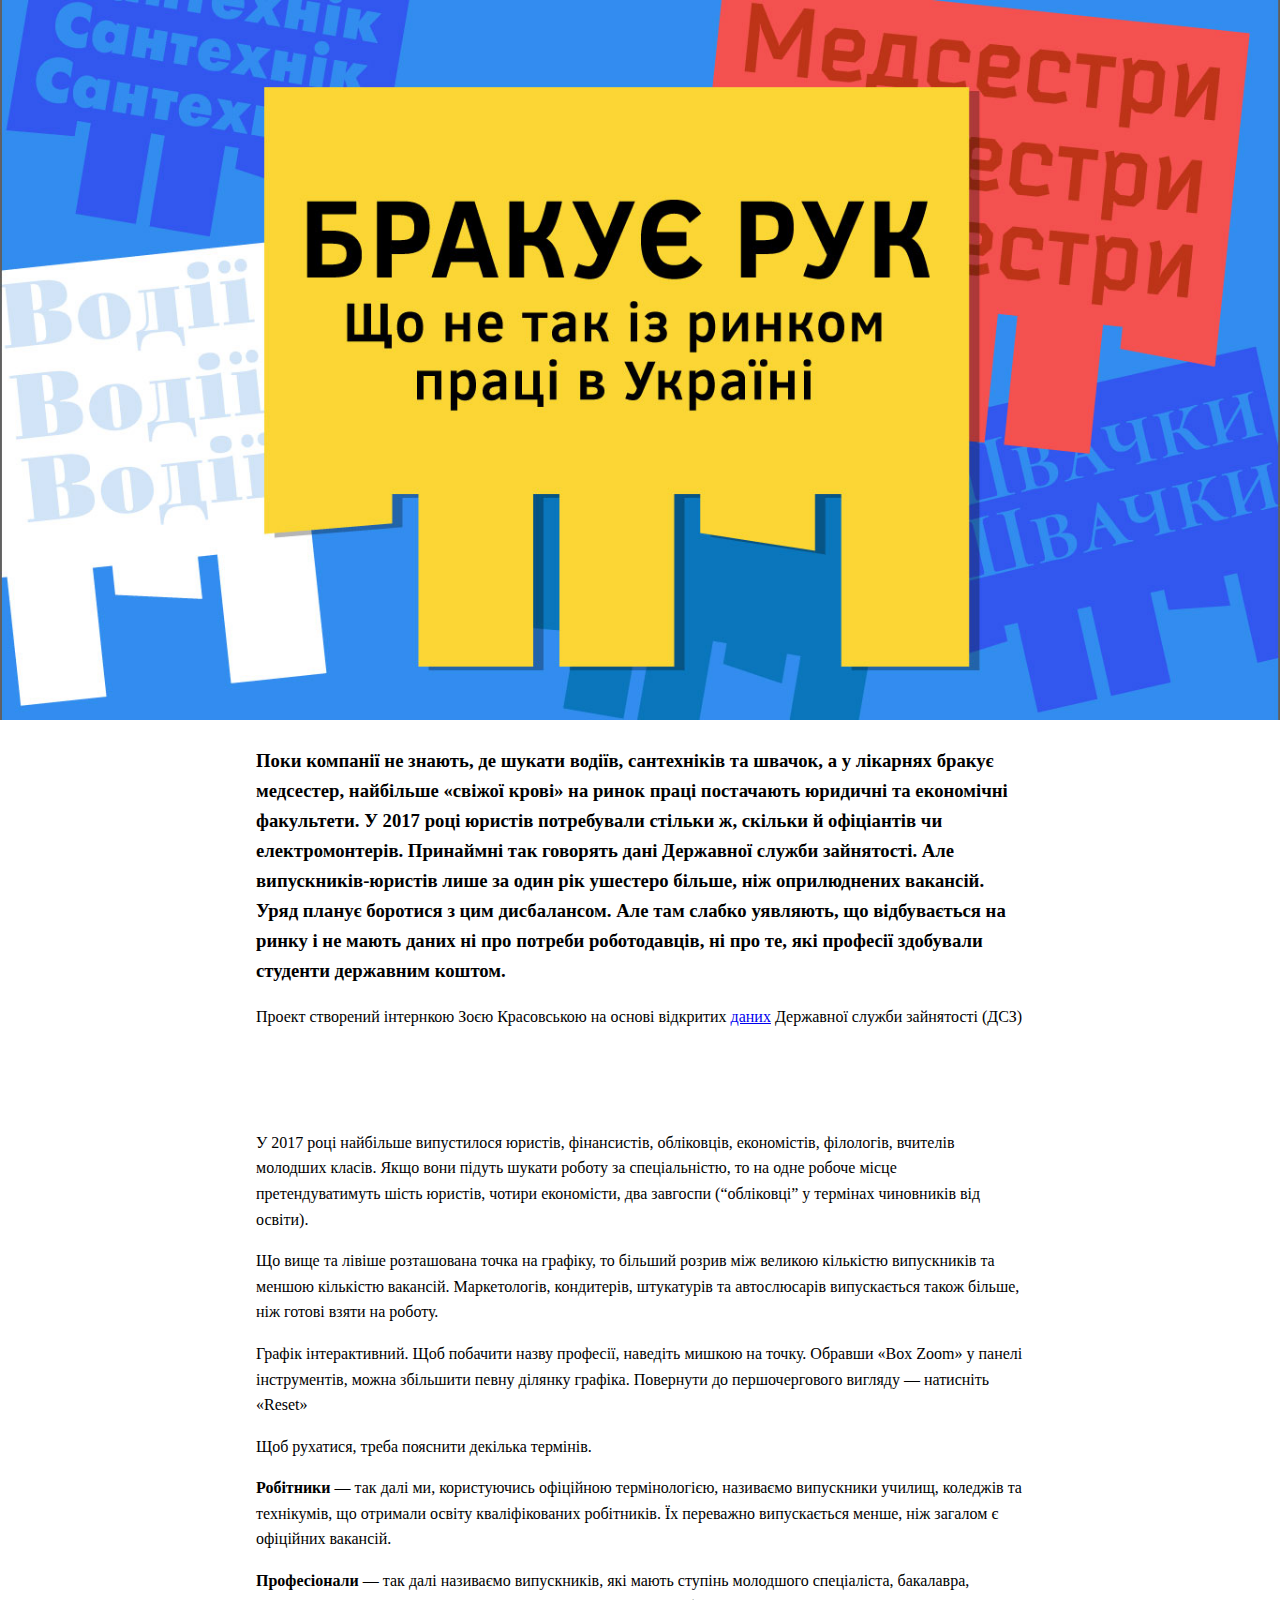
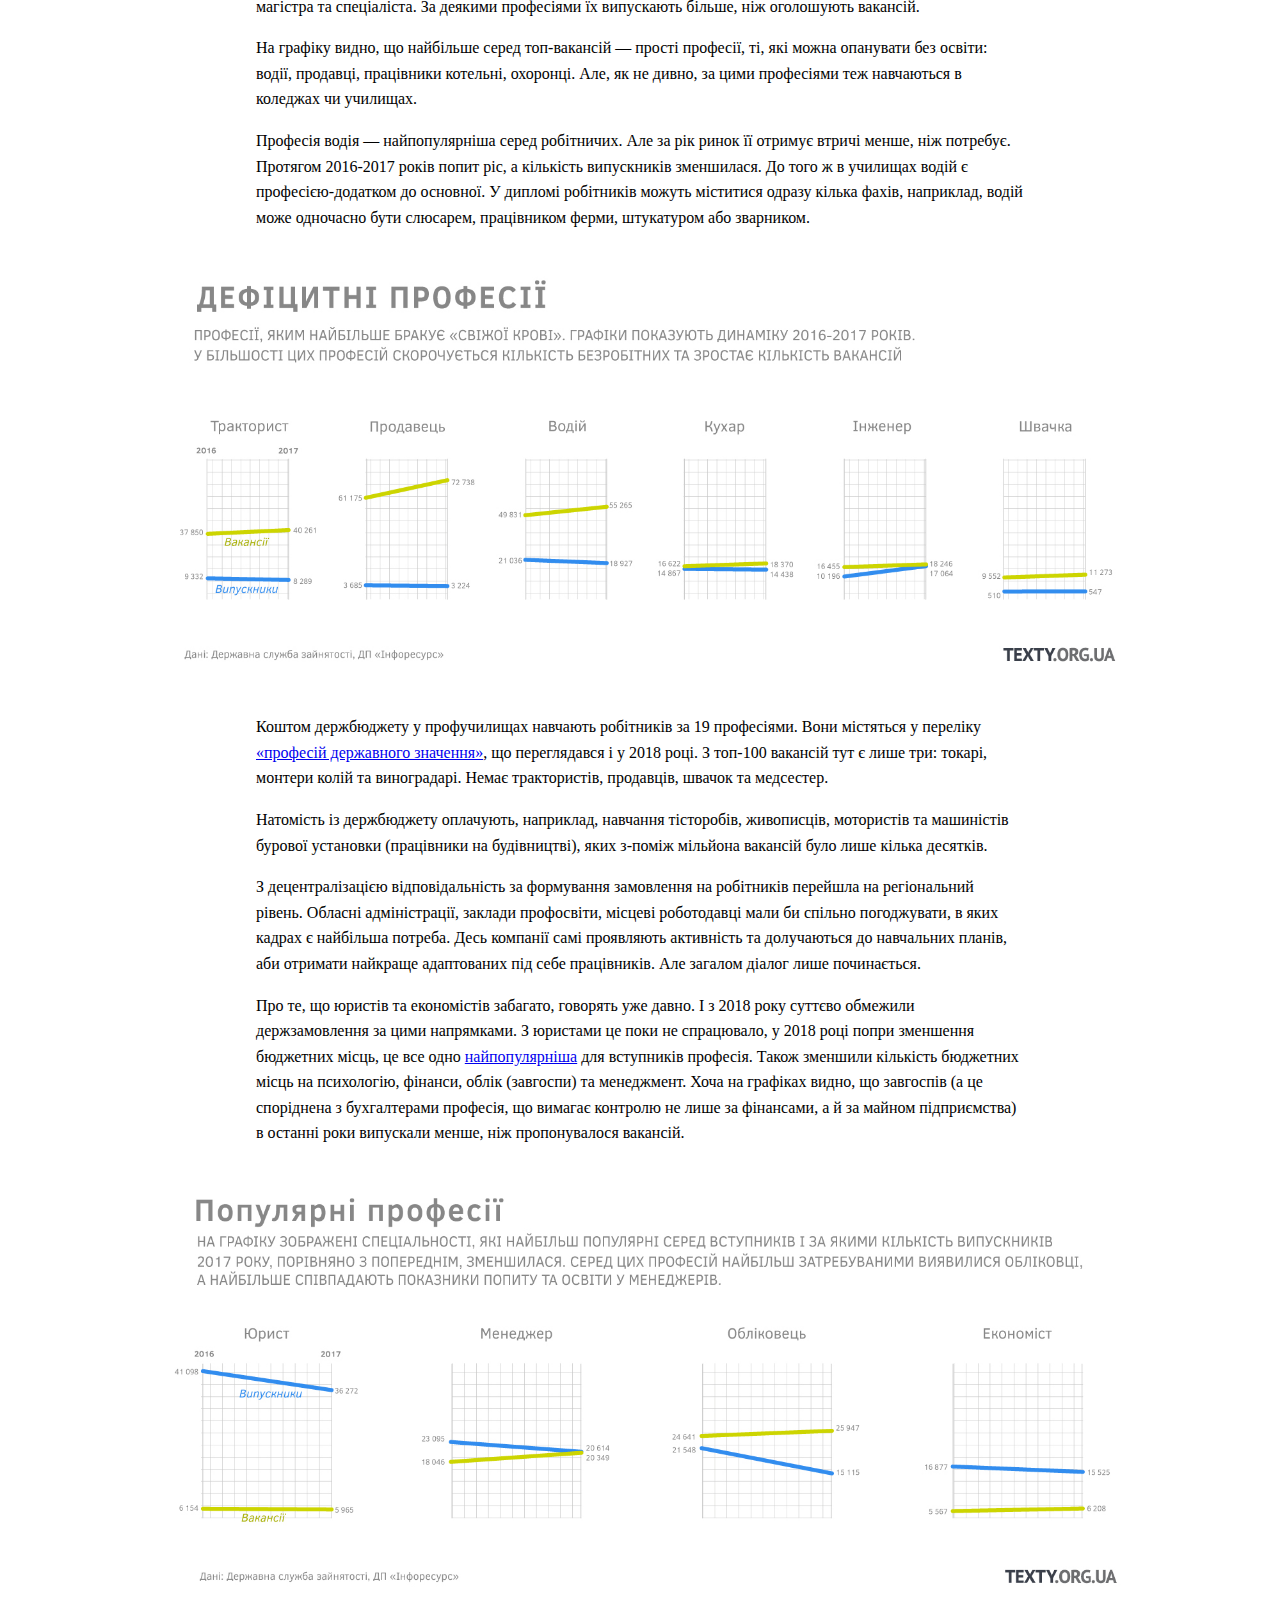
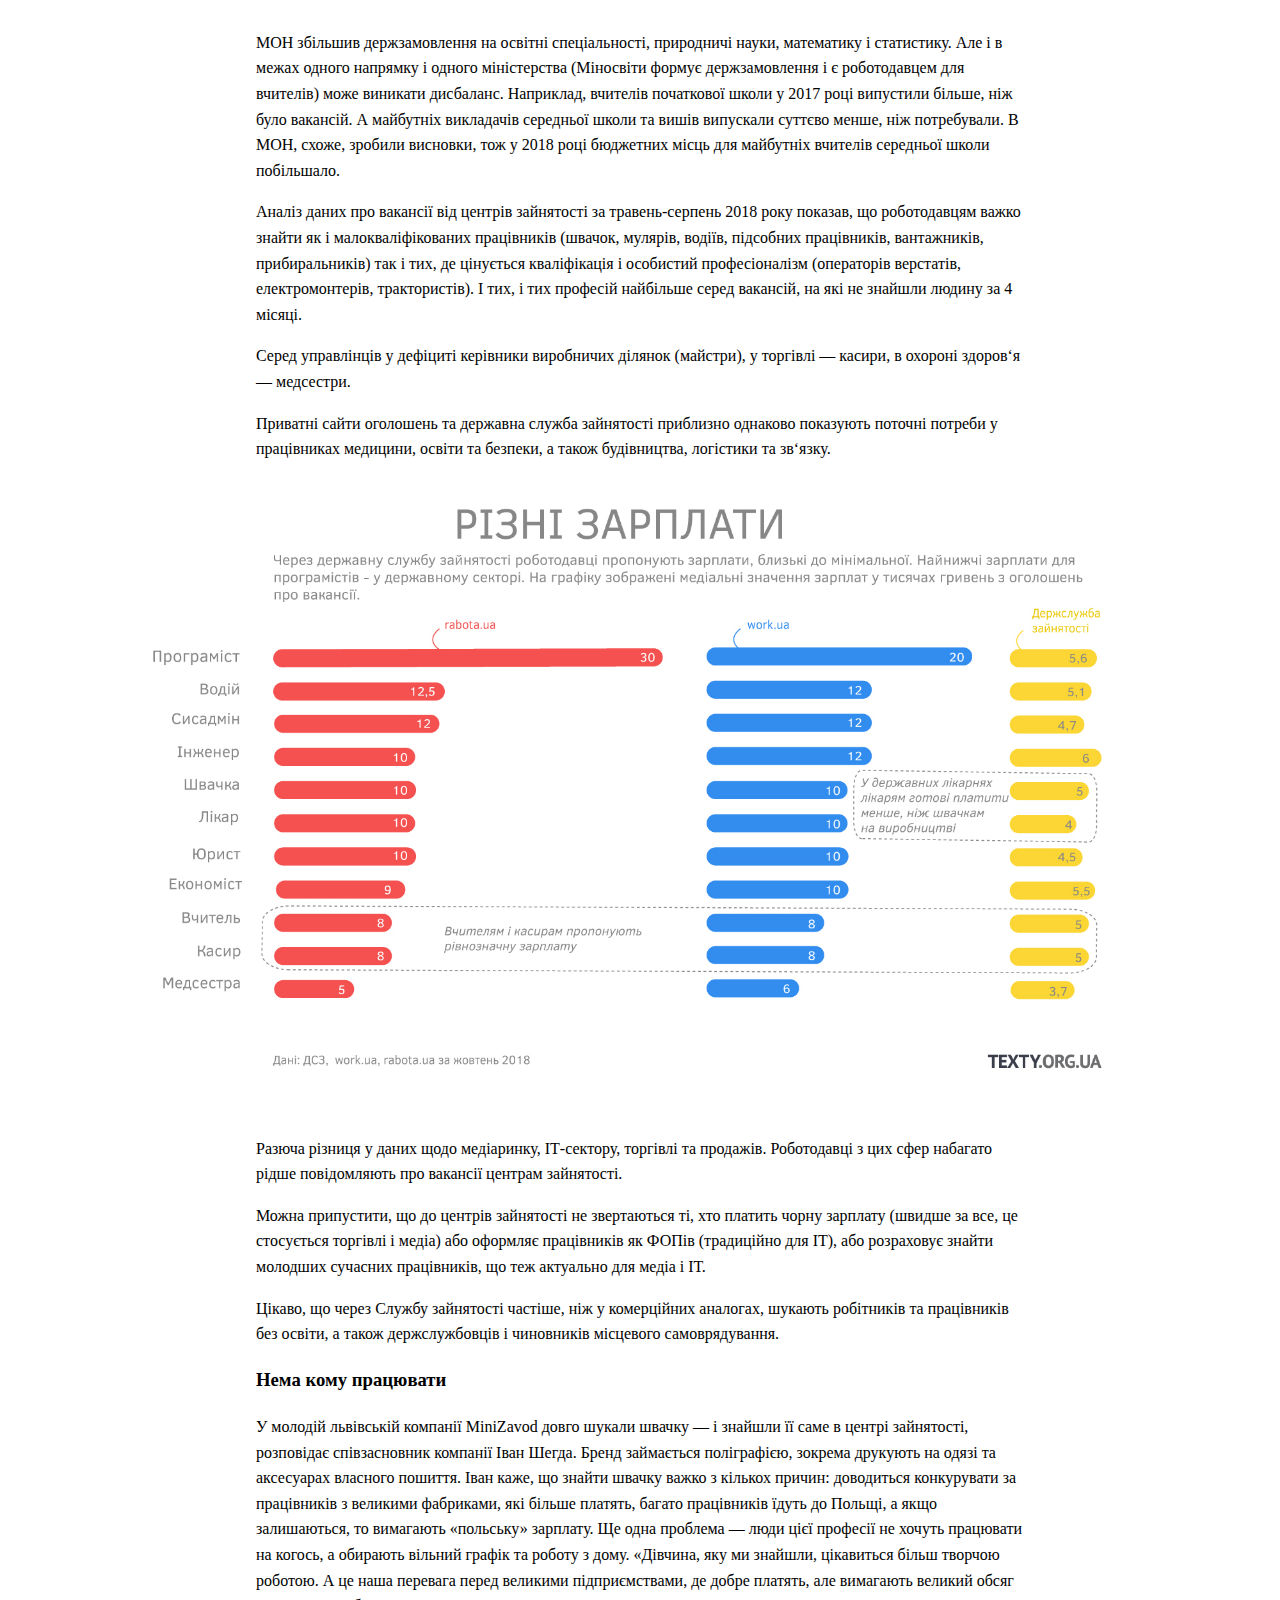
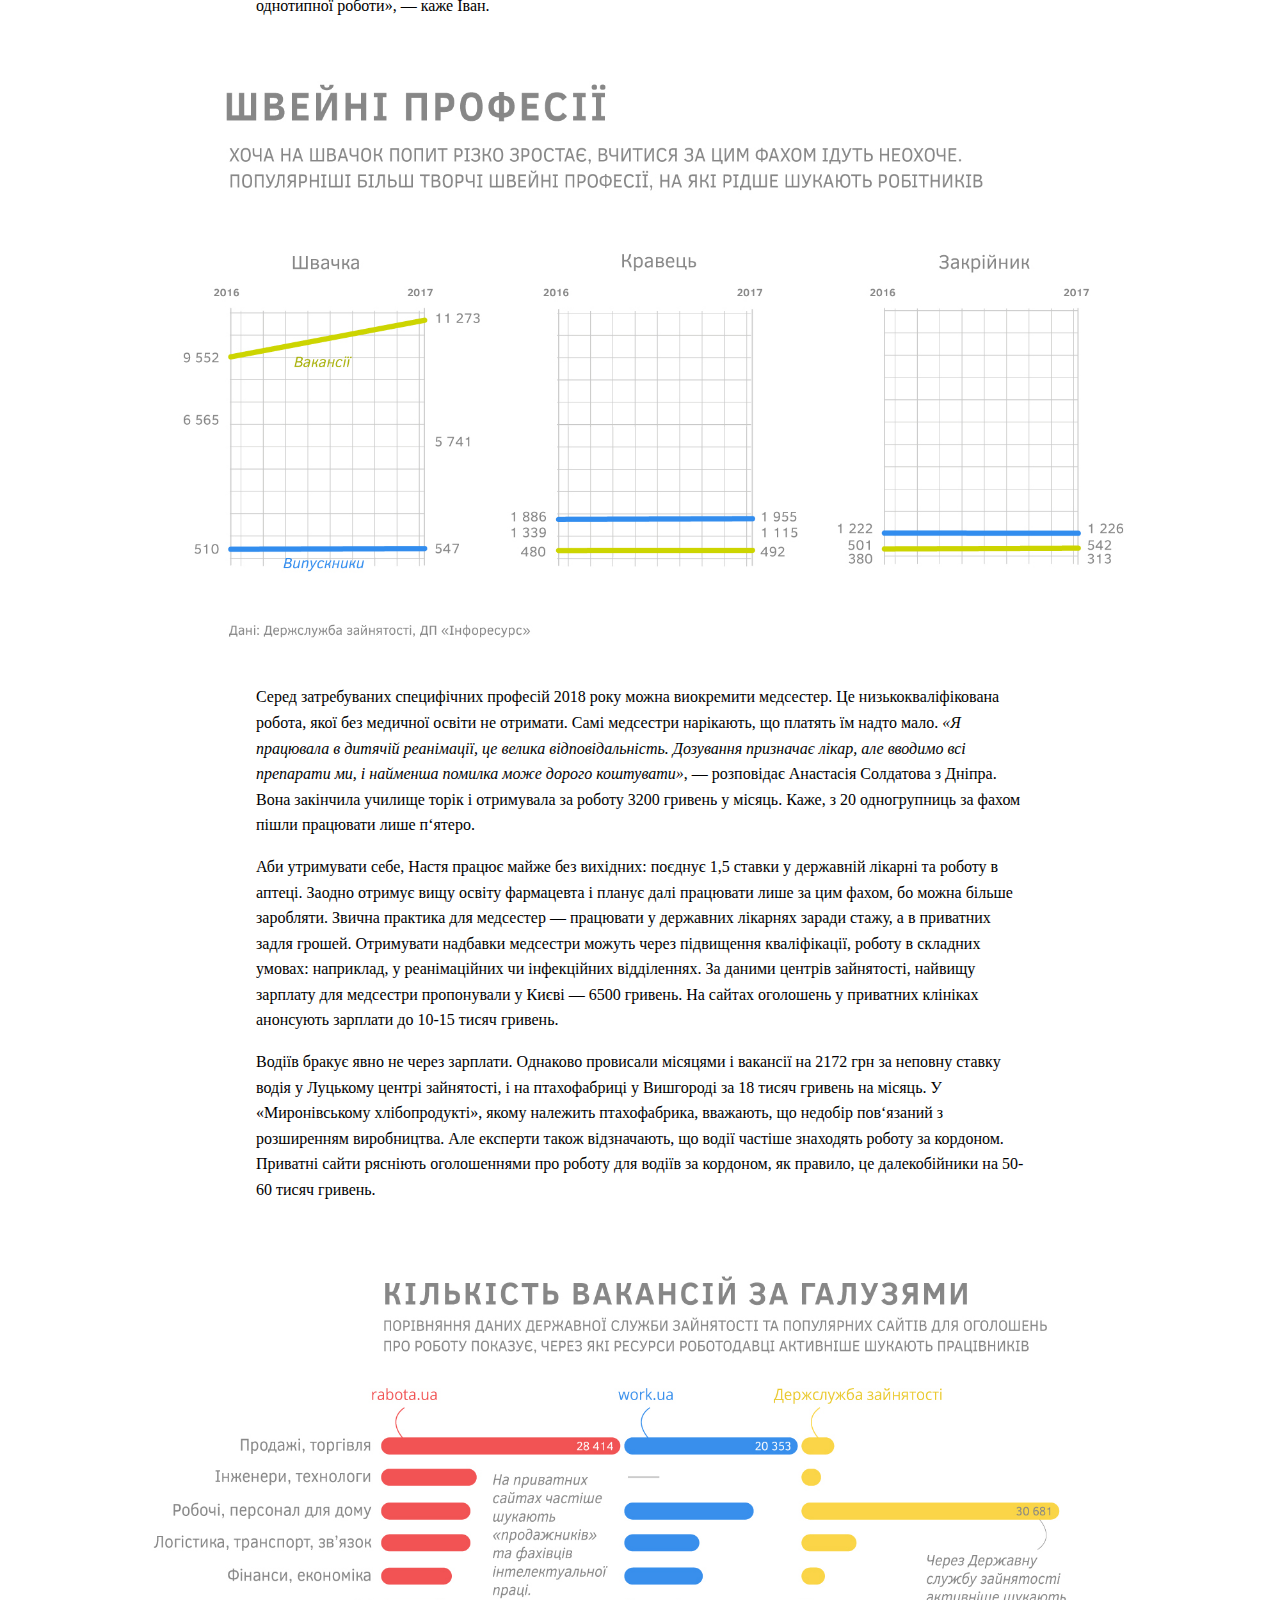
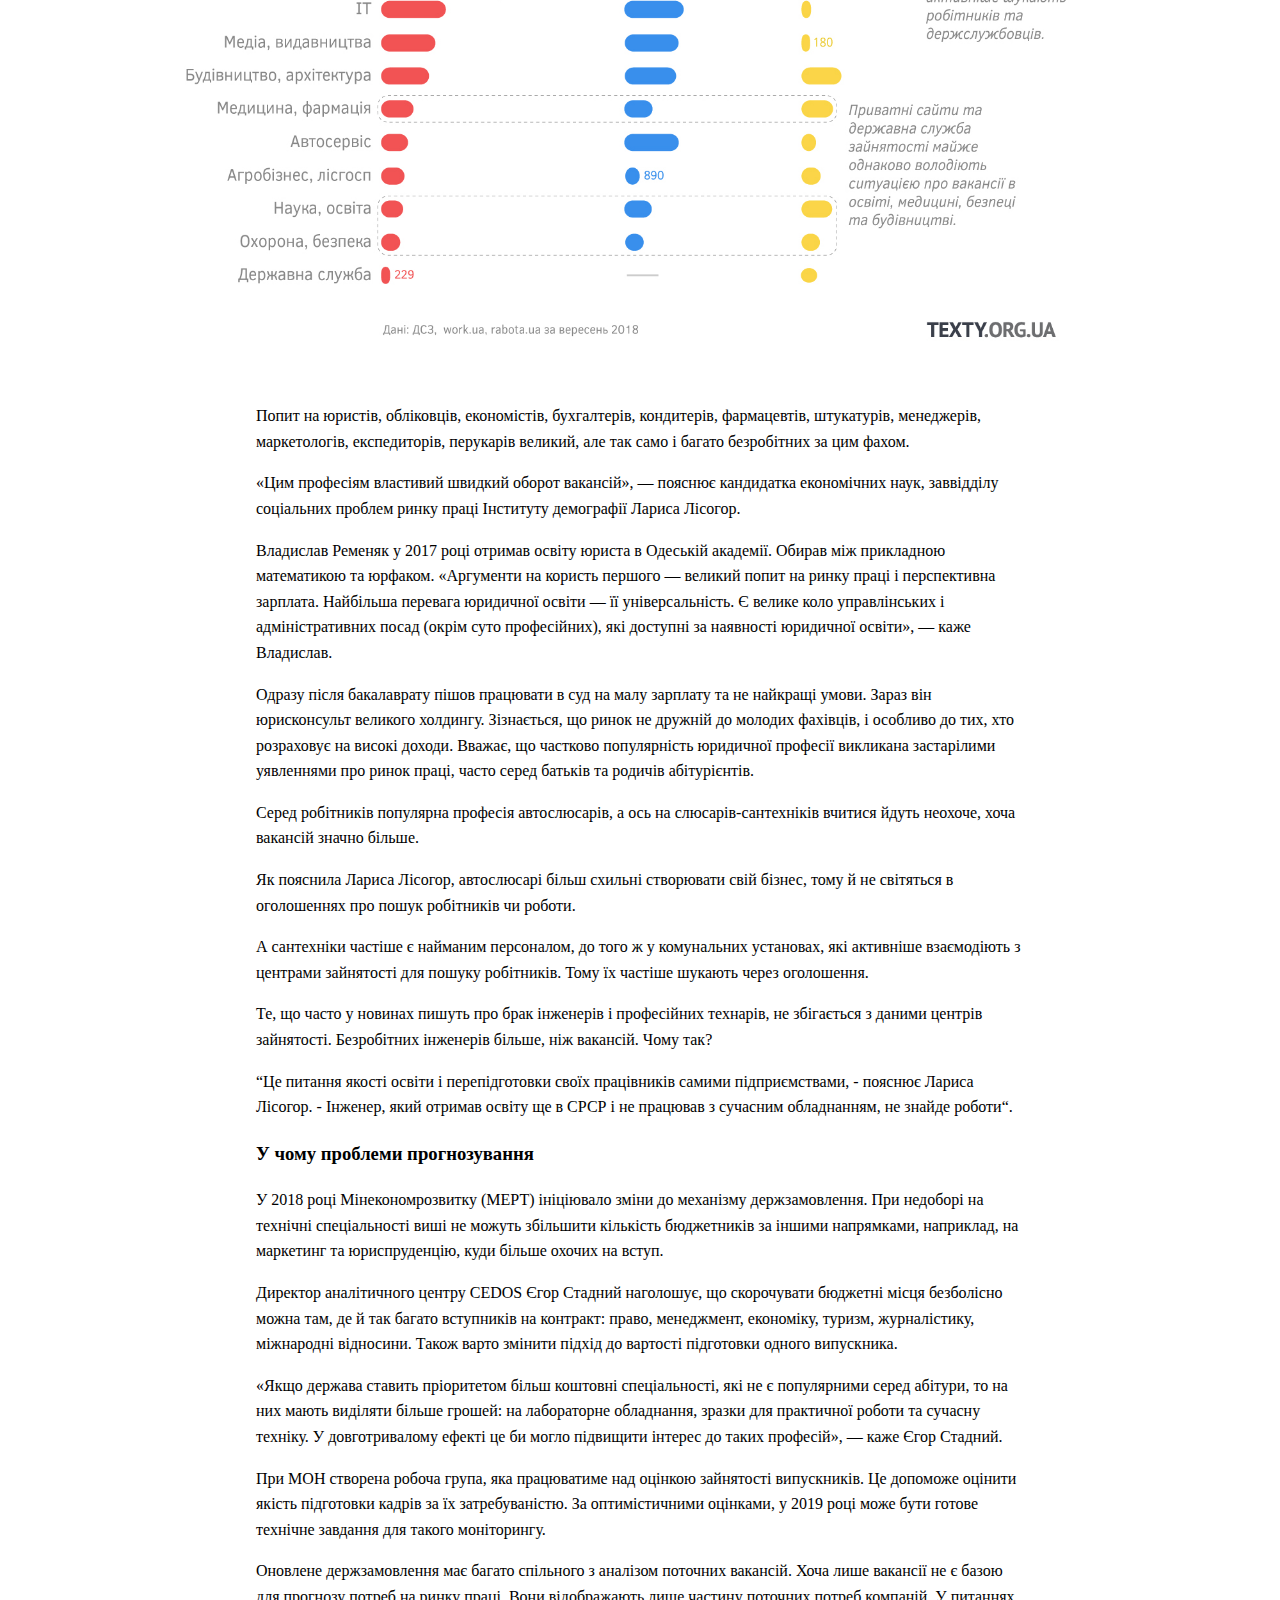
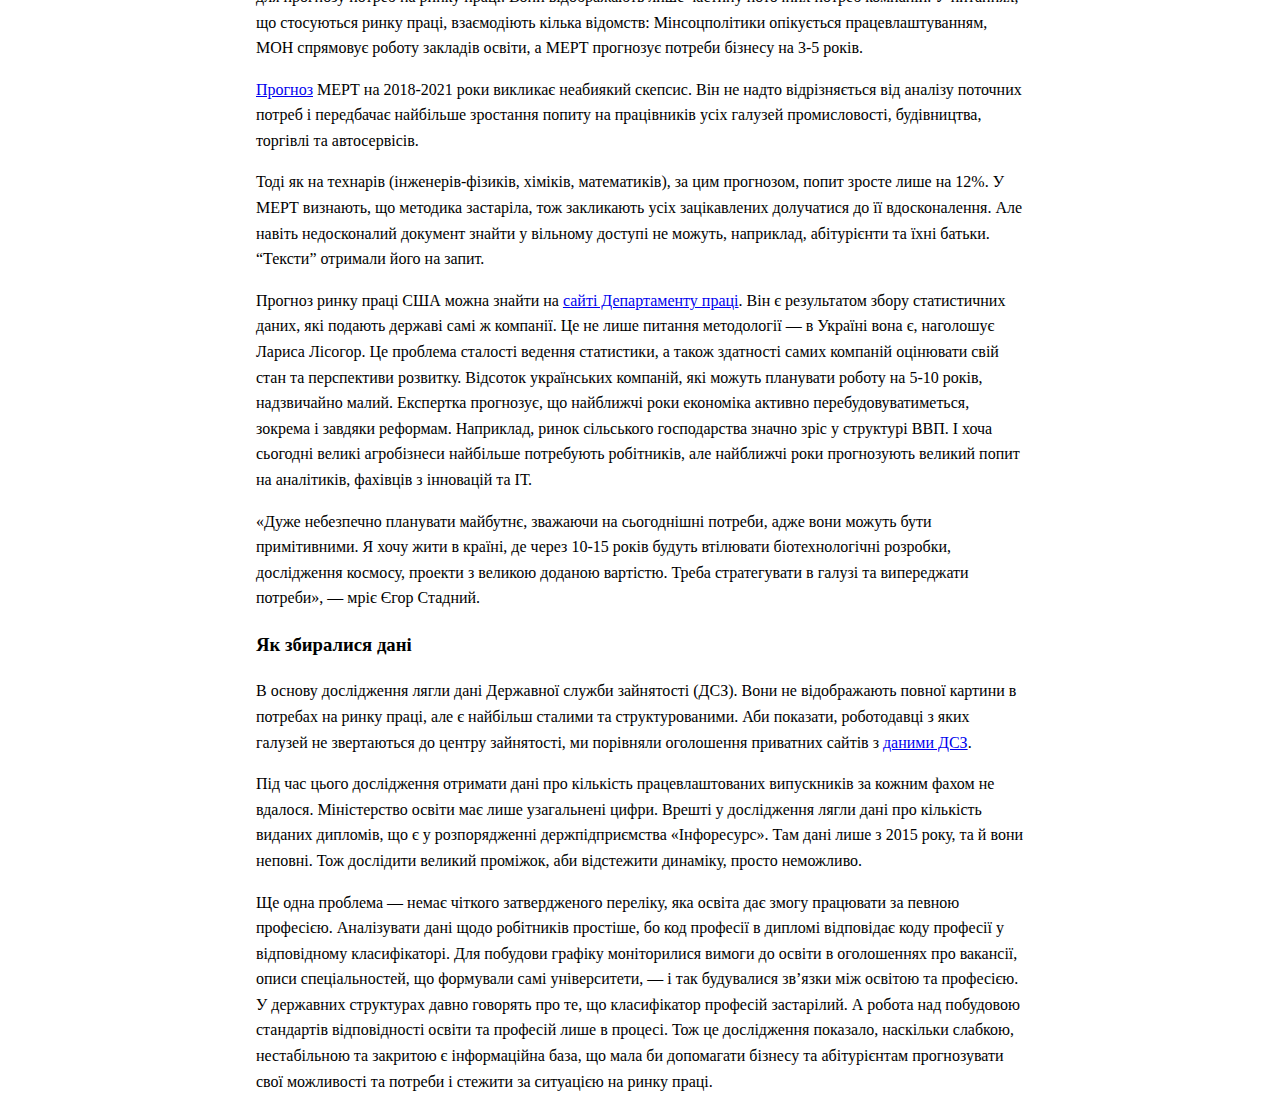
==== commit f11dc8fc: "init" ====
--- a/upd_labor_1024.htm
+++ b/upd_labor_1024.htm
@@ -15,9 +15,7 @@
 <script type="text/javascript">
     Bokeh.set_log_level("info");
 </script>
-        <style>
 
-        </style>
     </head>
     <body>
 
@@ -32,6 +30,7 @@
     <p>Що вище та лівіше розташована точка на графіку, то більший розрив між великою кількістю випускників та меншою кількістю вакансій. Маркетологів, кондитерів, штукатурів та автослюсарів випускається також більше, ніж готові взяти на роботу.</p>
 
 </div>
+
     <div class="bk-root">
             <div class="bk-plotdiv" id="2726f00e-922e-4971-b5a1-519e512e0a7d"></div>
         </div>
@@ -52,9 +51,9 @@
 
         </script>
 
-    <div class="text-content">
 
 
+    <div class="text-content">
     <p>Графік інтерактивний. Щоб побачити назву професії, наведіть мишкою на точку. Обравши «Box Zoom» у панелі інструментів, можна збільшити певну ділянку графіка. Повернути до першочергового вигляду — натисніть «Reset»</p>
     <p>Щоб рухатися, треба пояснити декілька термінів.</p>
     <p><b>Робітники</b> — так далі ми, користуючись офіційною термінологією, називаємо випускники училищ, коледжів та технікумів, що отримали освіту кваліфікованих робітників. Їх переважно випускається менше, ніж загалом є офіційних вакансій.</p>
--- a/css/styles.css
+++ b/css/styles.css
@@ -5,7 +5,12 @@
 body {
   margin: auto;
   width: 100%;
-  height: 100%; }
+  height: 100%;
+  line-height: 1.6; }
+
+p {
+  color: black;
+  font-size: 16px; }
 
 .bk-toolbar-right.bk-toolbar-sticky {
   display: none; }
@@ -26,4 +31,9 @@
   width: 80%;
   margin-left: 10%; }
 
+#chart {
+  height: max-content;
+  width: max-content;
+  margin: auto; }
+
 /*# sourceMappingURL=styles.css.map */
